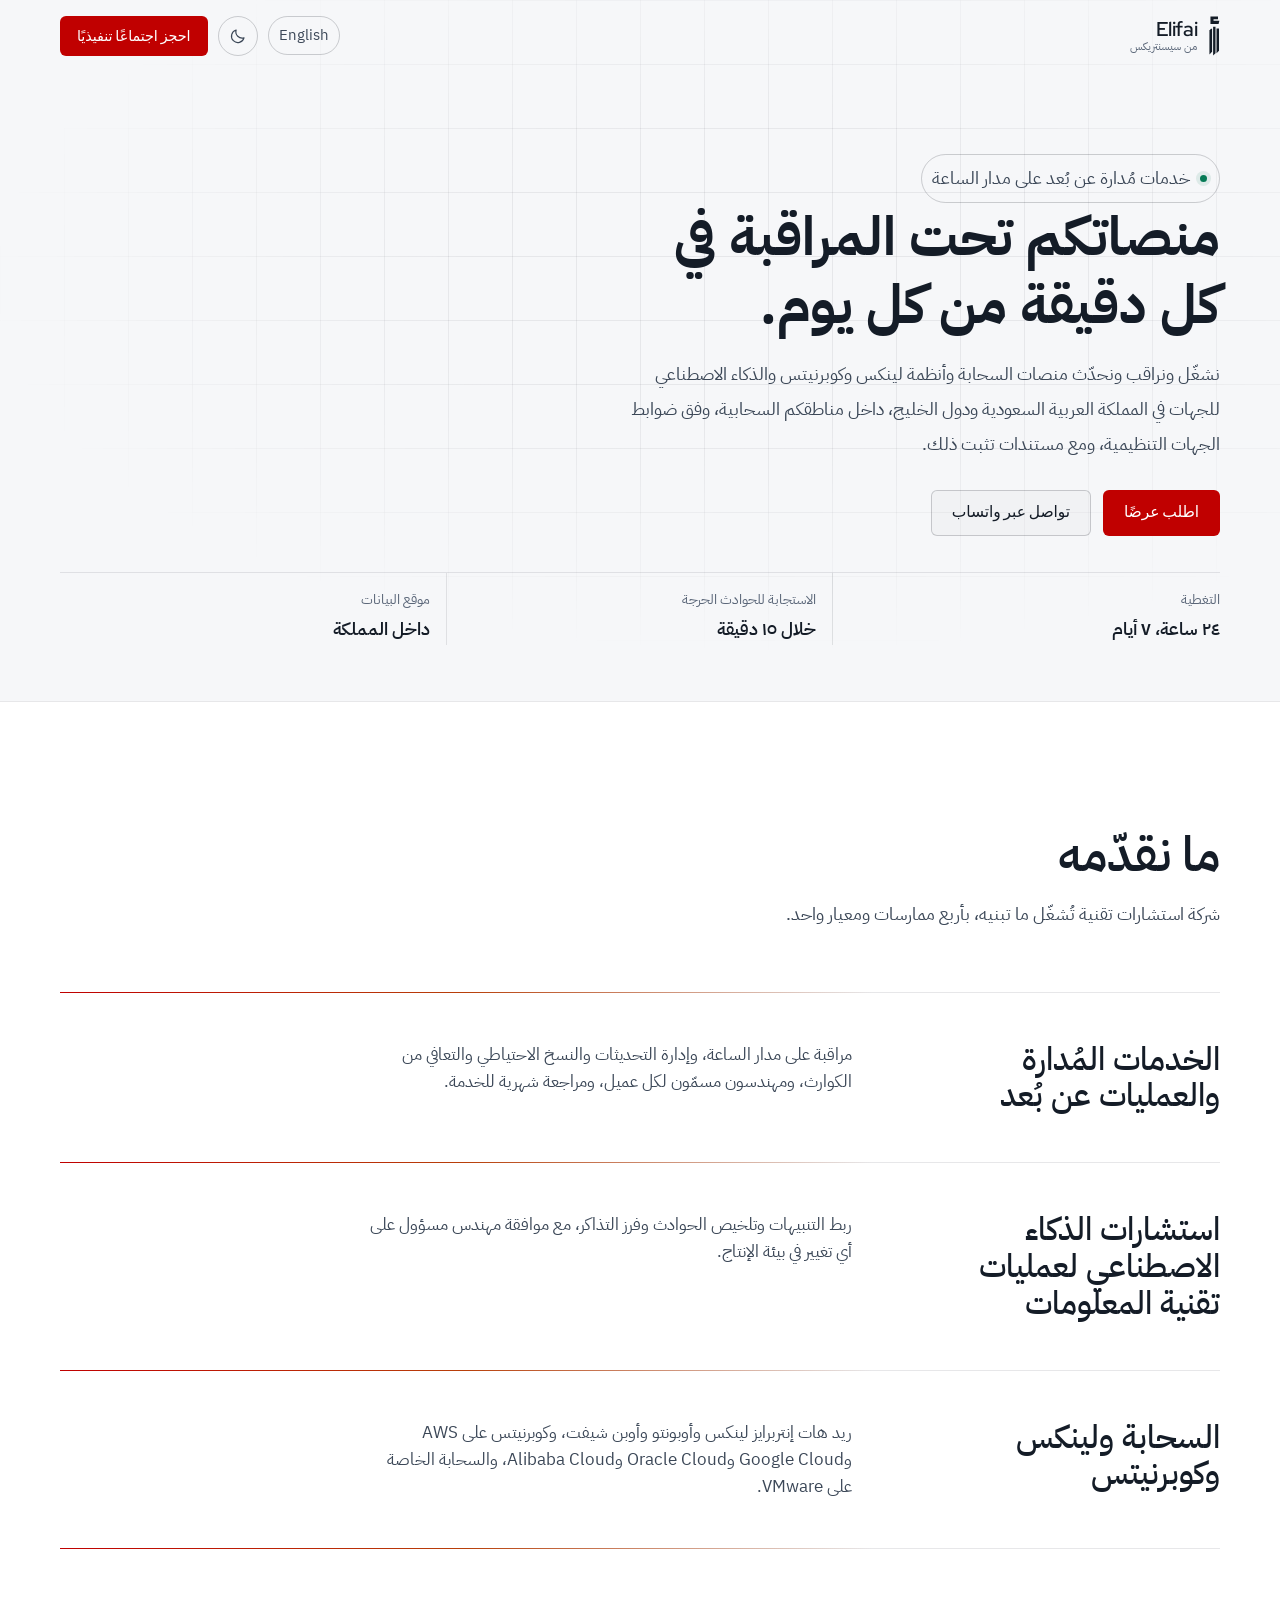
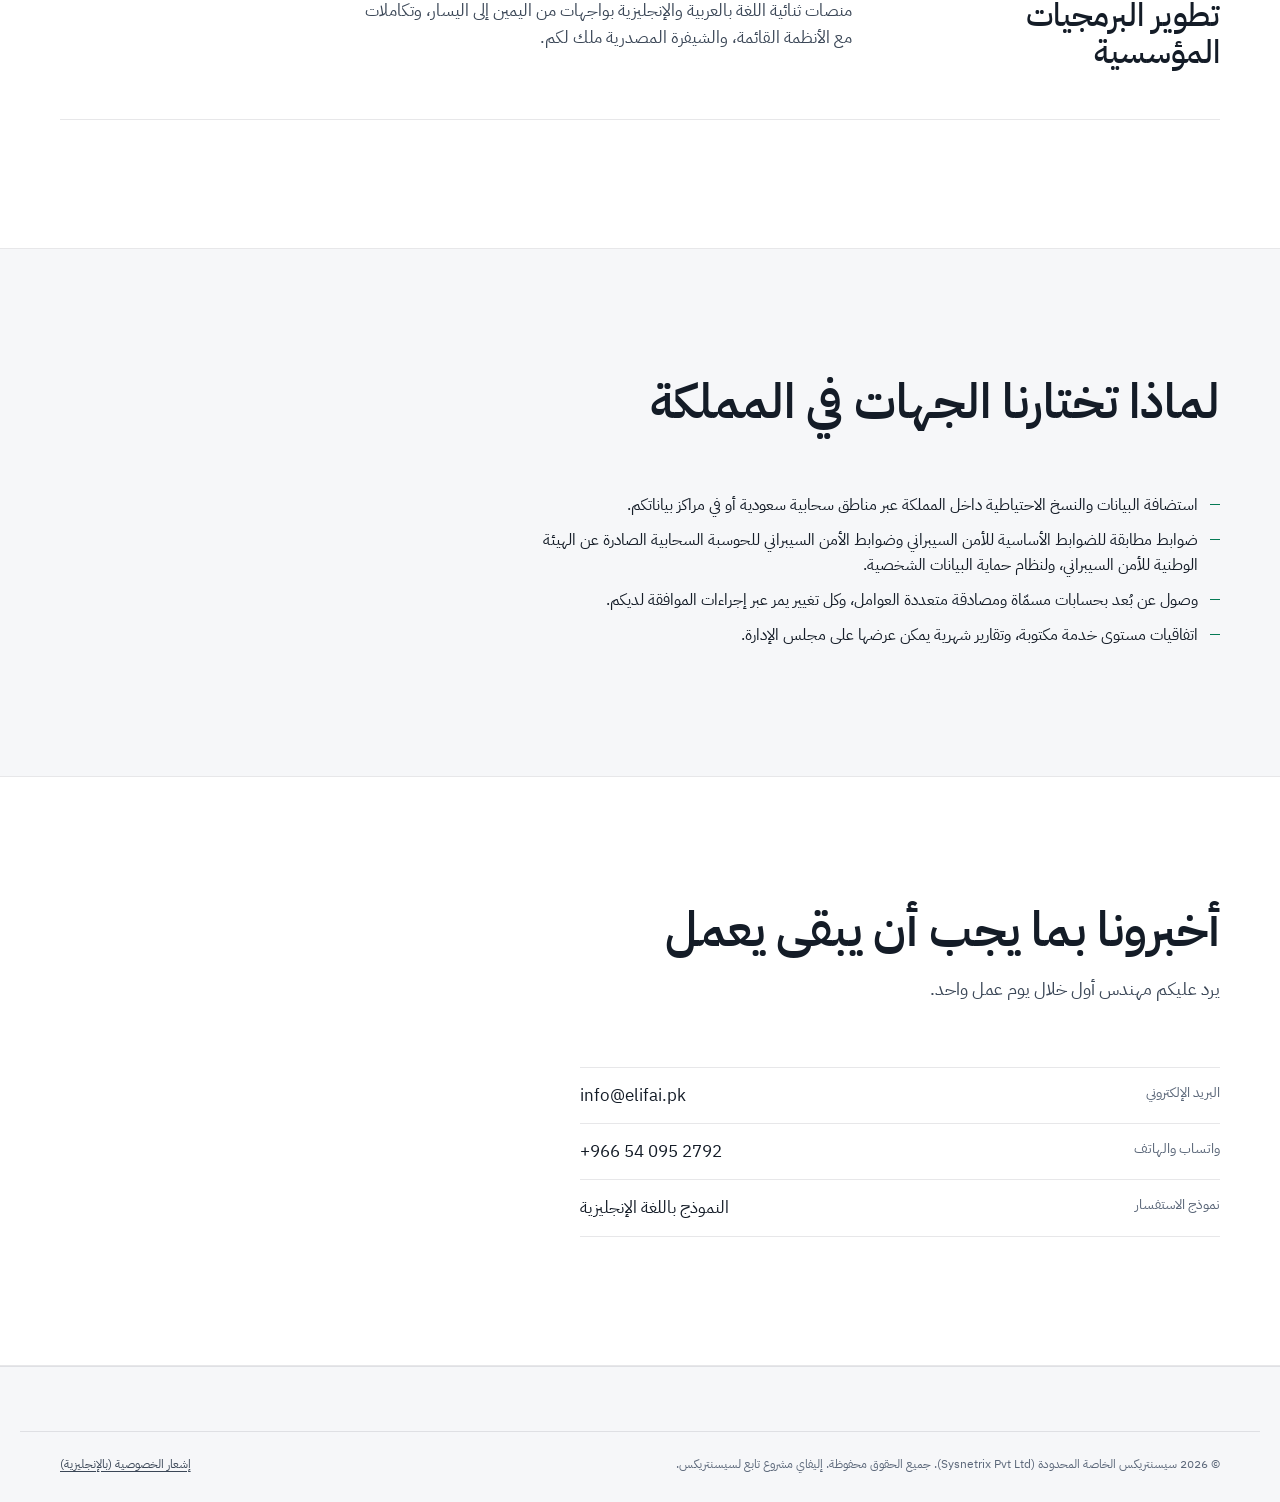
==== ar/index.html @ f88e8921 "v9: Saudi-first CEO message, live section touches, insights, FAQ and Arabic page - CEO statement rew" ====
<!doctype html>
<html lang="ar" dir="rtl" data-theme="dark">
<head>
  <meta charset="utf-8">
  <meta name="viewport" content="width=device-width, initial-scale=1, viewport-fit=cover">
  <title>إليفاي | خدمات سحابية مُدارة وعمليات بالذكاء الاصطناعي في السعودية والخليج</title>
  <meta name="description" content="إليفاي من سيسنتريكس تدير منصات السحابة وأنظمة ريد هات وأوبونتو وكوبرنيتس وعمليات تقنية المعلومات بالذكاء الاصطناعي للجهات في المملكة العربية السعودية والخليج، بدعم على مدار الساعة واستضافة داخل المملكة وضوابط متوافقة مع الهيئة الوطنية للأمن السيبراني.">
  <meta name="theme-color" content="#0C1219" media="(prefers-color-scheme: dark)">
  <meta name="theme-color" content="#F6F7F9" media="(prefers-color-scheme: light)">
  <meta name="color-scheme" content="dark light">
  <link rel="canonical" href="https://elifai.pk/ar/">
  <link rel="alternate" hreflang="ar" href="https://elifai.pk/ar/">
  <link rel="alternate" hreflang="en" href="https://elifai.pk/">
  <link rel="alternate" hreflang="x-default" href="https://elifai.pk/">
  <meta property="og:type" content="website">
  <meta property="og:locale" content="ar_SA">
  <meta property="og:site_name" content="Elifai">
  <meta property="og:title" content="إليفاي: خدمات سحابية مُدارة وعمليات بالذكاء الاصطناعي في السعودية والخليج">
  <meta property="og:description" content="تشغيل ومراقبة منصاتكم على مدار الساعة داخل المملكة، بضوابط متوافقة مع الهيئة الوطنية للأمن السيبراني ونظام حماية البيانات الشخصية.">
  <meta property="og:url" content="https://elifai.pk/ar/">
  <meta property="og:image" content="https://elifai.pk/assets/img/og-image.png">
  <link rel="icon" href="/assets/img/favicon.svg" type="image/svg+xml">
  <link rel="apple-touch-icon" href="/assets/img/apple-touch-icon.png">
  <script src="/assets/js/theme-init.js"></script>
  <link rel="preconnect" href="https://fonts.googleapis.com">
  <link rel="preconnect" href="https://fonts.gstatic.com" crossorigin>
  <link rel="stylesheet" href="https://fonts.googleapis.com/css2?family=IBM+Plex+Sans+Arabic:wght@400;500;600;700&amp;family=Red+Hat+Display:wght@500;600;700&amp;family=Red+Hat+Text:wght@400;500;600&amp;family=Red+Hat+Mono:wght@400;500&amp;display=swap">
  <link rel="stylesheet" href="/assets/css/main.css?v=9">
  <script type="module" src="/assets/js/main.js?v=9"></script>
  <script type="application/ld+json">{"@context": "https://schema.org", "@type": "ProfessionalService", "name": "إليفاي من سيسنتريكس", "alternateName": "Elifai by Sysnetrix", "url": "https://elifai.pk/ar/", "inLanguage": "ar", "email": "info@elifai.pk", "telephone": "+966540952792", "areaServed": ["المملكة العربية السعودية", "الإمارات العربية المتحدة", "قطر", "البحرين", "الكويت", "عُمان"]}</script>
</head>
<body>
  <a class="skip-link" href="#main">انتقل إلى المحتوى</a>
  <header class="site-header is-scrolled" data-header>
    <div class="wrap header-inner">
      <a class="brand" href="/ar/" aria-label="إليفاي من سيسنتريكس، الصفحة الرئيسية">
        <svg class="brand-mark" viewBox="86 24 126 467" aria-hidden="true"><path d="M103 29H191V62H139V79H207L198 116H103Z"/><path d="M109 174H122V443L91 474V193Z"/><path d="M134 150H162V458L134 486Z"/><path d="M174 169H203V431L174 460Z"/></svg>
        <span class="brand-text"><span class="brand-name">Elifai</span><span class="brand-tag">من سيسنتريكس</span></span>
      </a>
      <div class="header-actions">
        <a class="lang-link" href="/" hreflang="en" lang="en">English</a>
        <button class="theme-toggle" type="button" data-theme-toggle aria-label="تبديل المظهر">
          <svg class="i-sun" viewBox="0 0 24 24" aria-hidden="true"><circle cx="12" cy="12" r="4" fill="none" stroke="currentColor" stroke-width="1.6"/><path d="M12 2.5v2.2M12 19.3v2.2M2.5 12h2.2M19.3 12h2.2M5.3 5.3l1.6 1.6M17.1 17.1l1.6 1.6M5.3 18.7l1.6-1.6M17.1 6.9l1.6-1.6" stroke="currentColor" stroke-width="1.6" stroke-linecap="round"/></svg>
          <svg class="i-moon" viewBox="0 0 24 24" aria-hidden="true"><path d="M20 14.5A8.5 8.5 0 0 1 9.5 4a8.5 8.5 0 1 0 10.5 10.5Z" fill="none" stroke="currentColor" stroke-width="1.6" stroke-linejoin="round"/></svg>
        </button>
        <a class="btn btn-primary nav-cta" href="#contact">احجز اجتماعًا تنفيذيًا</a>
      </div>
    </div>
  </header>

  <main id="main">
    <section class="ar-hero" aria-labelledby="ar-h1">
      <div class="grid-bg" aria-hidden="true"></div>
      <div class="wrap">
        <p class="slide-kicker"><span class="dot" aria-hidden="true"></span>خدمات مُدارة عن بُعد على مدار الساعة</p>
        <h1 id="ar-h1">منصاتكم تحت المراقبة في كل دقيقة من كل يوم.</h1>
        <p>نشغّل ونراقب ونحدّث منصات السحابة وأنظمة لينكس وكوبرنيتس والذكاء الاصطناعي للجهات في المملكة العربية السعودية ودول الخليج، داخل مناطقكم السحابية، وفق ضوابط الجهات التنظيمية، ومع مستندات تثبت ذلك.</p>
        <div class="ar-cta">
          <a class="btn btn-primary" href="#contact">اطلب عرضًا</a>
          <a class="btn btn-ghost" href="https://wa.me/966540952792" target="_blank" rel="noopener">تواصل عبر واتساب</a>
        </div>
        <dl class="ar-facts">
          <div><dt>التغطية</dt><dd>٢٤ ساعة، ٧ أيام</dd></div>
          <div><dt>الاستجابة للحوادث الحرجة</dt><dd>خلال ١٥ دقيقة</dd></div>
          <div><dt>موقع البيانات</dt><dd>داخل المملكة</dd></div>
        </dl>
      </div>
    </section>

    <section class="section section-alt" aria-labelledby="ar-svc">
      <div class="wrap">
        <header class="section-head">
          <h2 id="ar-svc" class="section-title">ما نقدّمه</h2>
          <p class="section-lede">شركة استشارات تقنية تُشغّل ما تبنيه، بأربع ممارسات ومعيار واحد.</p>
        </header>
        <div class="cap-list">
          <article class="cap is-visible"><div class="cap-name"><h3>الخدمات المُدارة والعمليات عن بُعد</h3></div>
            <div class="cap-body"><p>مراقبة على مدار الساعة، وإدارة التحديثات والنسخ الاحتياطي والتعافي من الكوارث، ومهندسون مسمّون لكل عميل، ومراجعة شهرية للخدمة.</p></div></article>
          <article class="cap is-visible"><div class="cap-name"><h3>استشارات الذكاء الاصطناعي لعمليات تقنية المعلومات</h3></div>
            <div class="cap-body"><p>ربط التنبيهات وتلخيص الحوادث وفرز التذاكر، مع موافقة مهندس مسؤول على أي تغيير في بيئة الإنتاج.</p></div></article>
          <article class="cap is-visible"><div class="cap-name"><h3>السحابة ولينكس وكوبرنيتس</h3></div>
            <div class="cap-body"><p>ريد هات إنتربرايز لينكس وأوبونتو وأوبن شيفت، وكوبرنيتس على AWS وGoogle Cloud وOracle Cloud وAlibaba Cloud، والسحابة الخاصة على VMware.</p></div></article>
          <article class="cap is-visible"><div class="cap-name"><h3>تطوير البرمجيات المؤسسية</h3></div>
            <div class="cap-body"><p>منصات ثنائية اللغة بالعربية والإنجليزية بواجهات من اليمين إلى اليسار، وتكاملات مع الأنظمة القائمة، والشيفرة المصدرية ملك لكم.</p></div></article>
        </div>
      </div>
    </section>

    <section class="section" aria-labelledby="ar-why">
      <div class="wrap">
        <header class="section-head">
          <h2 id="ar-why" class="section-title">لماذا تختارنا الجهات في المملكة</h2>
        </header>
        <ul class="cap-points" style="max-width:70ch">
          <li>استضافة البيانات والنسخ الاحتياطية داخل المملكة عبر مناطق سحابية سعودية أو في مراكز بياناتكم.</li>
          <li>ضوابط مطابقة للضوابط الأساسية للأمن السيبراني وضوابط الأمن السيبراني للحوسبة السحابية الصادرة عن الهيئة الوطنية للأمن السيبراني، ولنظام حماية البيانات الشخصية.</li>
          <li>وصول عن بُعد بحسابات مسمّاة ومصادقة متعددة العوامل، وكل تغيير يمر عبر إجراءات الموافقة لديكم.</li>
          <li>اتفاقيات مستوى خدمة مكتوبة، وتقارير شهرية يمكن عرضها على مجلس الإدارة.</li>
        </ul>
      </div>
    </section>

    <section class="section section-alt" id="contact" aria-labelledby="ar-contact">
      <div class="wrap">
        <header class="section-head">
          <h2 id="ar-contact" class="section-title">أخبرونا بما يجب أن يبقى يعمل</h2>
          <p class="section-lede">يرد عليكم مهندس أول خلال يوم عمل واحد.</p>
        </header>
        <ul class="contact-direct" style="max-width:640px">
          <li><span>البريد الإلكتروني</span><a href="mailto:info@elifai.pk" dir="ltr">info@elifai.pk</a></li>
          <li><span>واتساب والهاتف</span><a href="https://wa.me/966540952792" target="_blank" rel="noopener" dir="ltr">+966 54 095 2792</a></li>
          <li><span>نموذج الاستفسار</span><a href="/#contact">النموذج باللغة الإنجليزية</a></li>
        </ul>
      </div>
    </section>
  </main>

  <footer class="site-footer">
    <div class="wrap footer-legal">
      <p>© <span data-year>2026</span> سيسنتريكس الخاصة المحدودة (Sysnetrix Pvt Ltd). جميع الحقوق محفوظة. إليفاي مشروع تابع لسيسنتريكس.</p>
      <p><a href="/privacy">إشعار الخصوصية (بالإنجليزية)</a></p>
    </div>
  </footer>
</body>
</html>
---- assets/css/main.css ----
/* ==========================================================================
   Elifai — corporate site
   Design tokens, layout and components. No build step required.
   ========================================================================== */

:root {
  /* Surfaces — AWS "squid ink" family */
  --bg: #0C1219;
  --bg-2: #121A25;
  --bg-3: #1A2433;
  --glass: rgba(18, 26, 37, 0.66);
  --glass-strong: rgba(14, 21, 30, 0.86);
  --line: rgba(160, 174, 196, 0.13);
  --line-strong: rgba(160, 174, 196, 0.26);

  /* Text — all pairs checked ≥ 4.5:1 on every surface */
  --text: #EEF1F6;
  --text-2: #B9C2D0;
  --muted: #8B96A8;

  /* Brand: Red Hat red = primary action, AWS orange = signal/accent, green = healthy only */
  --red: #D10000;
  --red-hover: #EE0000;
  --red-soft: rgba(238, 0, 0, 0.12);
  --accent: #FF9900;
  --accent-soft: rgba(255, 153, 0, 0.12);
  --accent-line: rgba(255, 153, 0, 0.45);
  --emerald: #3DDC97;
  --emerald-soft: rgba(61, 220, 151, 0.14);
  --amber: #FFC247;
  --danger: #FF6B6B;

  /* Component surfaces that differ by theme */
  --on-accent: #FFFFFF;
  --accent-hover: #EE0000;
  --header-bg: rgba(12, 18, 25, 0.74);
  --field-bg: rgba(12, 18, 25, 0.75);
  --inset-bg: rgba(12, 18, 25, 0.6);
  --tint: rgba(255, 255, 255, 0.025);
  --shadow: 0 40px 80px -40px rgba(0, 0, 0, .85);
  --placeholder: #6E7A8D;

/* Type */
  --font-display: "Red Hat Display", ui-sans-serif, system-ui, sans-serif;
  --font-body: "Red Hat Text", ui-sans-serif, system-ui, -apple-system, "Segoe UI", sans-serif;
  --font-mono: "Red Hat Mono", ui-monospace, SFMono-Regular, Menlo, monospace;

  /* Scale (≈ 1.25 major third) */
  --fs-xs: 0.78rem;
  --fs-sm: 0.875rem;
  --fs-base: 1.0625rem;
  --fs-md: 1.25rem;
  --fs-lg: clamp(1.5rem, 1.2rem + 1.2vw, 2rem);
  --fs-xl: clamp(2rem, 1.4rem + 2.4vw, 3rem);
  --fs-hero: clamp(2.3rem, 1.4rem + 3.6vw, 4.1rem);

  /* Space & shape */
  --gutter: clamp(16px, 4vw, 40px);
  --maxw: 1240px;
  --radius-sm: 6px;
  --radius: 12px;
  --radius-lg: 18px;
  --header-h: 72px;
  color-scheme: dark;

  --ease-out: cubic-bezier(.2, .8, .2, 1);
  --ease-io: cubic-bezier(.65, 0, .35, 1);
}

/* ---------- Light theme ---------- */
:root[data-theme="light"] {
  color-scheme: light;
  --bg: #F6F7F9;
  --bg-2: #FFFFFF;
  --bg-3: #EEF1F5;
  --glass: rgba(255, 255, 255, 0.74);
  --glass-strong: rgba(255, 255, 255, 0.92);
  --line: rgba(20, 28, 39, 0.1);
  --line-strong: rgba(20, 28, 39, 0.2);
  --text: #141C27;
  --text-2: #3B4757;
  --muted: #5B6779;
  --red: #C00000;
  --red-hover: #A30000;
  --red-soft: rgba(192, 0, 0, 0.07);
  --accent: #B8400A;
  --accent-soft: rgba(184, 64, 10, 0.07);
  --accent-line: rgba(184, 64, 10, 0.4);
  --emerald: #057A55;
  --emerald-soft: rgba(5, 122, 85, 0.1);
  --amber: #A15C00;
  --danger: #B42318;
  --on-accent: #FFFFFF;
  --accent-hover: #A30000;
  --header-bg: rgba(246, 247, 249, 0.82);
  --field-bg: #FFFFFF;
  --inset-bg: #F8FAFC;
  --tint: rgba(20, 28, 39, 0.018);
  --shadow: 0 30px 60px -36px rgba(20, 28, 39, .28);
  --placeholder: #8792A3;
}

/* Smooth colour change when the theme is switched (not on first paint) */
html.theme-anim, html.theme-anim *, html.theme-anim *::before, html.theme-anim *::after {
  transition: background-color .35s, border-color .35s, color .35s, fill .35s, stroke .35s !important;
}

/* ---------- Reset ---------- */
*, *::before, *::after { box-sizing: border-box; }
html { -webkit-text-size-adjust: 100%; scroll-padding-top: calc(var(--header-h) + 12px); }
@media (prefers-reduced-motion: no-preference) { html { scroll-behavior: smooth; } }
body {
  margin: 0;
  background: var(--bg);
  color: var(--text);
  font-family: var(--font-body);
  font-size: var(--fs-base);
  line-height: 1.6;
  -webkit-font-smoothing: antialiased;
  text-rendering: optimizeLegibility;
  overflow-x: hidden;
}
img, svg, canvas { display: block; max-width: 100%; }
h1, h2, h3, h4, p, ul, ol, dl, dd, figure, blockquote { margin: 0; }
ul { padding: 0; list-style: none; }
a { color: inherit; text-decoration: none; }
button, input, select, textarea { font: inherit; color: inherit; }
button { cursor: pointer; background: none; border: 0; padding: 0; }
[hidden] { display: none !important; }

::selection { background: var(--accent); color: var(--on-accent); }

:focus-visible {
  outline: 2px solid var(--accent);
  outline-offset: 3px;
  border-radius: 4px;
}

.sr-only {
  position: absolute !important; width: 1px; height: 1px; padding: 0; margin: -1px;
  overflow: hidden; clip: rect(0 0 0 0); white-space: nowrap; border: 0;
}
.skip-link {
  position: absolute; left: 16px; top: -60px; z-index: 100;
  background: var(--red); color: var(--on-accent); padding: 10px 16px; border-radius: var(--radius-sm);
  font-weight: 600; transition: top .2s;
}
.skip-link:focus { top: 12px; }

.mono { font-family: var(--font-mono); font-size: 0.92em; letter-spacing: -0.01em; }
.wrap { width: 100%; max-width: var(--maxw); margin-inline: auto; padding-inline: var(--gutter); }

.glass {
  background: var(--glass);
  border: 1px solid var(--line);
  -webkit-backdrop-filter: blur(18px) saturate(140%);
  backdrop-filter: blur(18px) saturate(140%);
}

.icon { width: 20px; height: 20px; flex: none; }

/* ---------- Buttons ---------- */
.btn {
  display: inline-flex; align-items: center; justify-content: center; gap: 10px;
  min-height: 46px; padding: 0 20px;
  border-radius: var(--radius-sm);
  font-family: var(--font-display); font-weight: 500; font-size: 0.97rem; letter-spacing: -0.005em;
  border: 1px solid transparent;
  transition: background-color .2s, border-color .2s, color .2s, transform .2s var(--ease-out);
  white-space: nowrap;
}
.btn:active { transform: translateY(1px); }
.btn-ghost:hover { transform: translateY(-1px); }
.btn-primary { background: var(--red); color: var(--on-accent); }
.btn-primary:hover { background: var(--red-hover); transform: translateY(-1px); }
.btn-ghost { border-color: var(--line-strong); color: var(--text); background: var(--tint); }
.btn-ghost:hover { border-color: var(--emerald); color: var(--emerald); }
.btn-link {
  font-family: var(--font-mono); font-size: var(--fs-sm); color: var(--text-2);
  border-bottom: 1px solid var(--line-strong); padding-bottom: 2px;
  transition: color .2s, border-color .2s;
}
.btn-link:hover { color: var(--accent); border-color: var(--accent); }

.icon-btn {
  width: 42px; height: 42px; display: grid; place-items: center;
  border: 1px solid var(--line-strong); border-radius: 50%;
  color: var(--text-2); transition: color .2s, border-color .2s, background-color .2s;
}
.icon-btn svg { width: 18px; height: 18px; }
.icon-btn:hover { color: var(--accent); border-color: var(--accent); background: var(--accent-soft); }

/* ---------- Header ---------- */
.site-header {
  position: fixed; inset: 0 0 auto 0; z-index: 50;
  height: var(--header-h);
  border-bottom: 1px solid transparent;
  transition: background-color .3s, border-color .3s, backdrop-filter .3s;
}
.site-header.is-scrolled {
  background: var(--header-bg);
  border-bottom-color: var(--line);
  -webkit-backdrop-filter: blur(16px) saturate(150%);
  backdrop-filter: blur(16px) saturate(150%);
}
.header-inner { height: 100%; display: flex; align-items: center; justify-content: space-between; gap: 24px; }

.brand { display: inline-flex; align-items: center; gap: 12px; color: var(--text); }
.brand-mark { color: var(--text); height: 40px; width: auto; aspect-ratio: 126 / 467; fill: currentColor; flex: none; }
.brand-text { display: flex; flex-direction: column; line-height: 1.1; }
.brand-name { font-family: var(--font-display); font-weight: 600; font-size: 1.28rem; letter-spacing: -0.02em; }
.brand-tag { font-family: var(--font-mono); font-size: 0.7rem; color: var(--muted); letter-spacing: 0; white-space: nowrap; }

.nav { display: flex; align-items: center; margin-inline: auto; }
.nav-list { display: flex; gap: clamp(16px, 1.8vw, 26px); }
.header-actions { display: flex; align-items: center; gap: 10px; }
.theme-toggle {
  width: 40px; height: 40px; display: grid; place-items: center; border-radius: 50%;
  border: 1px solid var(--line-strong); color: var(--text-2); transition: color .2s, border-color .2s;
}
.theme-toggle:hover { color: var(--accent); border-color: var(--accent); }
.theme-toggle svg { width: 18px; height: 18px; }
.theme-toggle .i-moon { display: none; }
:root[data-theme="light"] .theme-toggle .i-sun { display: none; }
:root[data-theme="light"] .theme-toggle .i-moon { display: block; }
.nav-list a {
  font-size: 0.93rem; white-space: nowrap; color: var(--text-2); position: relative; padding: 6px 0;
  transition: color .2s;
}
.nav-list a::after {
  content: ""; position: absolute; left: 0; right: 0; bottom: 0; height: 1px;
  background: var(--accent); transform: scaleX(0); transform-origin: left; transition: transform .3s var(--ease-out);
}
.nav-list a:hover, .nav-list a[aria-current="true"] { color: var(--text); }
.nav-list a:hover::after, .nav-list a[aria-current="true"]::after { transform: scaleX(1); }
.nav-cta { min-height: 40px; padding: 0 16px; font-size: 0.9rem; }

.nav-toggle { display: none; width: 44px; height: 44px; border: 1px solid var(--line-strong); border-radius: var(--radius-sm); }
.nav-toggle-bars, .nav-toggle-bars::before, .nav-toggle-bars::after {
  display: block; width: 18px; height: 1.5px; background: var(--text); margin-inline: auto;
  transition: transform .3s var(--ease-out), opacity .2s;
}
.nav-toggle-bars { position: relative; }
.nav-toggle-bars::before, .nav-toggle-bars::after { content: ""; position: absolute; left: 0; }
.nav-toggle-bars::before { top: -6px; }
.nav-toggle-bars::after { top: 6px; }
.nav-toggle[aria-expanded="true"] .nav-toggle-bars { background: transparent; }
.nav-toggle[aria-expanded="true"] .nav-toggle-bars::before { transform: translateY(6px) rotate(45deg); }
.nav-toggle[aria-expanded="true"] .nav-toggle-bars::after { transform: translateY(-6px) rotate(-45deg); }

.mobile-nav {
  position: absolute; inset: var(--header-h) 0 auto 0;
  background: var(--glass-strong); border-bottom: 1px solid var(--line);
  -webkit-backdrop-filter: blur(20px); backdrop-filter: blur(20px);
  padding: 8px var(--gutter) 24px;
}
.mobile-nav li a { display: block; padding: 14px 0; border-bottom: 1px solid var(--line); font-family: var(--font-display); font-size: 1.15rem; }
.mobile-nav .btn { margin-top: 20px; width: 100%; }

@media (max-width: 1180px) {
  .nav { display: none; }
  .nav-toggle { display: grid; place-items: center; }
  .header-actions { margin-left: auto; }
}
@media (max-width: 560px) {
  .nav-cta { display: none; }
}

/* ---------- Hero ---------- */
.hero {
  position: relative; isolation: isolate;
  padding: calc(var(--header-h) + clamp(32px, 6vw, 72px)) 0 clamp(48px, 7vw, 88px);
  overflow: hidden;
}
.hero::before {
  content: ""; position: absolute; inset: 0; z-index: -2; pointer-events: none;
  background:
    radial-gradient(42% 38% at 78% 30%, var(--emerald-soft), transparent 70%),
    radial-gradient(30% 30% at 68% 92%, var(--accent-soft), transparent 70%);
}
.grid-bg {
  position: absolute; inset: 0; z-index: -1;
  background-image:
    linear-gradient(to right, var(--line) 1px, transparent 1px),
    linear-gradient(to bottom, var(--line) 1px, transparent 1px);
  background-size: 64px 64px;
  -webkit-mask-image: radial-gradient(ellipse 80% 70% at 60% 40%, #000 30%, transparent 78%);
  mask-image: radial-gradient(ellipse 80% 70% at 60% 40%, #000 30%, transparent 78%);
  opacity: .7;
}
.hero-inner {
  display: grid; grid-template-columns: minmax(0, 1.05fr) minmax(0, 1fr);
  gap: clamp(32px, 5vw, 72px); align-items: center;
}

.hero-copy { position: relative; touch-action: pan-y; }
.hero-copy.is-dragging, .eng.is-dragging { cursor: grabbing; user-select: none; }
.hero-slides { display: grid; min-height: 0; }
.hero-slide { grid-area: 1 / 1; }
.hero-slide[inert]:not(.is-leaving) { visibility: hidden; }

.slide-kicker {
  display: inline-flex; align-items: center; gap: 10px;
  font-family: var(--font-mono); font-size: var(--fs-sm); color: var(--text-2);
  padding: 6px 12px 6px 10px; border: 1px solid var(--line-strong); border-radius: 999px;
}
.dot { width: 7px; height: 7px; border-radius: 50%; background: var(--emerald); box-shadow: 0 0 0 4px var(--emerald-soft); }

.slide-title {
  margin-top: 22px;
  font-family: var(--font-display); font-weight: 600;
  font-size: var(--fs-hero); line-height: 1.04; letter-spacing: -0.035em;
  max-width: 15ch; text-wrap: balance;
}
.slide-lede { margin-top: 22px; font-size: 1.12rem; color: var(--text-2); max-width: 54ch; }

.slide-metrics {
  margin-top: 30px; display: grid; grid-template-columns: repeat(3, minmax(0, 1fr));
  border-top: 1px solid var(--line);
}
.slide-metrics > div { padding: 16px 16px 0 0; }
.slide-metrics > div + div { padding-left: 16px; border-left: 1px solid var(--line); }
.slide-metrics dt { font-size: var(--fs-xs); color: var(--muted); line-height: 1.35; }
.slide-metrics dd { margin-top: 6px; font-family: var(--font-mono); font-size: 1.05rem; color: var(--text); font-weight: 500; }

/* Orchestrated entrance — the only ambient motion on the page */
@media (prefers-reduced-motion: no-preference) {
  .hero-slide.is-active > * { animation: rise .8s var(--ease-out) both; }
  .hero-slide.is-active > :nth-child(1) { animation-delay: .02s; }
  .hero-slide.is-active > :nth-child(2) { animation-delay: .08s; }
  .hero-slide.is-active > :nth-child(3) { animation-delay: .16s; }
  .hero-slide.is-active > :nth-child(4) { animation-delay: .24s; }
  .hero-slide.is-leaving { animation: sink .45s var(--ease-io) both; pointer-events: none; }
}
@keyframes rise {
  from { opacity: 0; transform: translateY(18px); filter: blur(4px); }
  to   { opacity: 1; transform: none; filter: none; }
}
@keyframes sink {
  to { opacity: 0; transform: translateY(-12px); filter: blur(3px); }
}

.hero-cta { margin-top: 34px; display: flex; flex-wrap: wrap; align-items: center; gap: 14px 18px; }

.slider-controls { margin-top: 36px; display: flex; align-items: center; gap: 18px; }
.counter { font-family: var(--font-mono); font-size: var(--fs-sm); color: var(--text-2); white-space: nowrap; }
.counter [data-current], .counter [data-eng-current] { color: var(--accent); }
.progress { flex: 1; height: 1px; background: var(--line-strong); position: relative; overflow: hidden; min-width: 60px; }
.progress span { position: absolute; inset: 0; background: var(--accent); transform-origin: left; transform: scaleX(0); }
.slider-buttons { display: flex; gap: 8px; }
[data-pause] .i-play { display: none; }
[data-pause][aria-pressed="true"] .i-play { display: block; }
[data-pause][aria-pressed="true"] .i-pause { display: none; }

.slide-tabs { margin-top: 16px; display: flex; flex-wrap: wrap; gap: 6px; }
.slide-tabs button, .chip-group button {
  font-family: var(--font-mono); font-size: var(--fs-xs); color: var(--muted);
  padding: 7px 12px; border-radius: 999px; border: 1px solid var(--line);
  transition: color .2s, border-color .2s, background-color .2s;
}
.slide-tabs button:hover, .chip-group button:hover { color: var(--text); border-color: var(--line-strong); }
.slide-tabs button[aria-selected="true"], .chip-group button[aria-selected="true"], .chip-group button[aria-pressed="true"] {
  color: var(--accent); border-color: var(--accent-line); background: var(--accent-soft);
}

/* Console (canvas panel) */
.console { border-radius: var(--radius-lg); overflow: hidden; box-shadow: var(--shadow); }
.console-bar {
  display: flex; align-items: center; gap: 14px; padding: 12px 16px;
  border-bottom: 1px solid var(--line); font-family: var(--font-mono); font-size: var(--fs-xs); color: var(--muted);
}
.console-lights { display: flex; gap: 6px; }
.console-lights i { width: 9px; height: 9px; border-radius: 50%; background: var(--line-strong); }
.console-path { flex: 1; overflow: hidden; text-overflow: ellipsis; white-space: nowrap; }
.console-path b { color: var(--text); font-weight: 500; }
.console-status { display: inline-flex; align-items: center; gap: 8px; color: var(--emerald); }
.pulse { width: 7px; height: 7px; border-radius: 50%; background: var(--emerald); }
@media (prefers-reduced-motion: no-preference) {
  .pulse { animation: pulse 2s ease-out infinite; }
}
@keyframes pulse {
  0% { box-shadow: 0 0 0 0 rgba(52, 211, 153, .5); }
  100% { box-shadow: 0 0 0 10px rgba(52, 211, 153, 0); }
}
.console-stage { position: relative; aspect-ratio: 8 / 7; }
.console-stage canvas { width: 100%; height: 100%; cursor: crosshair; }
.console-readout {
  display: flex; flex-wrap: wrap; gap: 6px 20px; padding: 12px 16px;
  border-top: 1px solid var(--line); font-family: var(--font-mono); font-size: var(--fs-xs); color: var(--muted);
}
.console-readout b { color: var(--text); font-weight: 500; font-variant-numeric: tabular-nums; }
.readout-hint { margin-left: auto; }

@media (max-width: 960px) {
  .hero-inner { grid-template-columns: 1fr; }
  .console { order: 2; }
  .console-stage { aspect-ratio: 4 / 3; }
}
@media (max-width: 560px) {
  .slide-metrics { grid-template-columns: 1fr; }
  .slide-metrics > div { padding: 12px 0; display: flex; justify-content: space-between; gap: 16px; align-items: baseline; }
  .slide-metrics > div + div { padding-left: 0; border-left: 0; border-top: 1px solid var(--line); }
  .slide-metrics dd { margin-top: 0; text-align: right; }
  .readout-hint { display: none; }
  .hero-cta .btn { flex: 1 1 auto; }
}

/* ---------- Ticker ---------- */
.ticker {
  border-block: 1px solid var(--line); background: var(--bg-2);
  overflow: hidden; position: relative;
  -webkit-mask-image: linear-gradient(to right, transparent, #000 8%, #000 92%, transparent);
  mask-image: linear-gradient(to right, transparent, #000 8%, #000 92%, transparent);
}
.ticker-track { display: flex; width: max-content; }
.ticker-list { display: flex; flex: none; }
.ticker-list li {
  display: flex; align-items: center; gap: 28px; padding: 20px 0 20px 28px;
  font-family: var(--font-mono); font-size: var(--fs-sm); color: var(--text-2); white-space: nowrap;
}
.ticker-list li::after { content: ""; width: 5px; height: 5px; border: 1px solid var(--accent); transform: rotate(45deg); opacity: .7; }
@media (prefers-reduced-motion: no-preference) {
  .ticker-track.is-running { animation: ticker 60s linear infinite; will-change: transform; }
  .ticker:hover .ticker-track, .ticker:focus-within .ticker-track { animation-play-state: paused; }
}
@keyframes ticker { to { transform: translate3d(-50%, 0, 0); } }
@media (prefers-reduced-motion: reduce) {
  .ticker { -webkit-mask-image: none; mask-image: none; }
  .ticker-track { width: auto; }
  .ticker-list { flex-wrap: wrap; justify-content: center; padding: 8px var(--gutter); }
  .ticker-list li { padding: 8px 0 8px 22px; }
}

/* ---------- Sections ---------- */
.section { padding: clamp(72px, 10vw, 128px) 0; position: relative; }
.section-alt { background: var(--bg-2); border-block: 1px solid var(--line); }
.section-head { max-width: 720px; margin-bottom: clamp(40px, 5vw, 64px); }
.section-head-split { max-width: none; display: flex; justify-content: space-between; align-items: flex-end; gap: 32px; flex-wrap: wrap; }
.section-head-split > div { max-width: 640px; }
.section-title {
  font-family: var(--font-display); font-weight: 600; font-size: var(--fs-xl);
  line-height: 1.08; letter-spacing: -0.03em; text-wrap: balance;
}
.section-lede { margin-top: 18px; color: var(--text-2); font-size: 1.1rem; max-width: 60ch; }

/* ---------- Capabilities ---------- */
.cap-list { border-top: 1px solid var(--line); }
.cap {
  display: grid; grid-template-columns: minmax(0, 0.9fr) minmax(0, 1.4fr) minmax(0, 0.7fr);
  gap: clamp(20px, 4vw, 56px); padding: clamp(32px, 4vw, 48px) 0;
  border-bottom: 1px solid var(--line);
  position: relative;
}
.cap::before {
  content: ""; position: absolute; left: 0; top: -1px; height: 1px; width: 100%;
  background: linear-gradient(to right, var(--red), var(--accent) 35%, transparent 70%);
  transform: scaleX(0); transform-origin: left; transition: transform .9s var(--ease-out);
}
.cap.is-visible::before { transform: scaleX(1); }
.cap-name { display: flex; flex-direction: column; gap: 18px; }
.cap-icon { width: 40px; height: 40px; color: var(--accent); fill: none; stroke: currentColor; }
.cap-icon [fill="currentColor"] { fill: currentColor; stroke: none; }
.cap-name h3 { font-family: var(--font-display); font-size: var(--fs-lg); font-weight: 500; line-height: 1.15; letter-spacing: -0.02em; max-width: 16ch; }
.cap-body p { color: var(--text-2); max-width: 62ch; }
.cap-points { margin-top: 20px; display: grid; gap: 10px; }
.cap-points li { position: relative; padding-left: 22px; color: var(--text); font-size: 0.98rem; }
.cap-points li::before { content: ""; position: absolute; left: 0; top: .72em; width: 10px; height: 1px; background: var(--emerald); }
.cap-stack { color: var(--muted); line-height: 1.9; align-self: start; padding-top: 6px; }
@media (max-width: 960px) {
  .cap { grid-template-columns: 1fr; gap: 18px; }
  .cap-name { flex-direction: row; align-items: center; }
}

/* ---------- Footprint ---------- */
.fp-layout { display: grid; grid-template-columns: minmax(0, 1.6fr) minmax(0, 1fr); gap: 20px; align-items: center; }
.fp-map { border-radius: var(--radius-lg); overflow: hidden; }
.fp-map svg { width: 100%; height: auto; }
.fp-dot-bg { fill: var(--line-strong); }
.fp-stop-a { stop-color: var(--red); stop-opacity: .9; }
.fp-stop-b { stop-color: var(--accent); stop-opacity: .9; }
.fp-stop-c { stop-color: var(--accent); stop-opacity: .15; }
.fp-graticule path { stroke: var(--line); stroke-width: 1; fill: none; }
.fp-axis text { font-family: var(--font-mono); font-size: 13px; fill: var(--muted); }
.fp-link { fill: none; stroke: url(#fp-arc); stroke-width: 1.4; stroke-dasharray: 4 6; opacity: .55; }
.fp-link-out { stroke-dasharray: 2 8; opacity: .35; }
@media (prefers-reduced-motion: no-preference) {
  .fp-link { animation: dash 2.4s linear infinite; }
}
@keyframes dash { to { stroke-dashoffset: -40; } }
.fp-node circle { fill: var(--accent); transition: fill .3s, r .3s; }
.fp-node .halo { fill: var(--accent-soft); stroke: var(--accent-line); stroke-width: 1; transition: r .4s var(--ease-out), opacity .3s; }
.fp-hq circle { fill: var(--red); }
.fp-hq .halo { fill: var(--red-soft); stroke: var(--red); stroke-width: 1; }
.fp-hq .halo-outer { fill: none; stroke: var(--red); stroke-opacity: .35; stroke-dasharray: 3 5; stroke-width: 1; }
.fp-hq-label { font-family: var(--font-display); font-size: 19px; font-weight: 600; fill: var(--text) !important; }
@media (prefers-reduced-motion: no-preference) {
  .fp-hq .halo-outer { animation: spin 24s linear infinite; transform-box: fill-box; transform-origin: center; }
}
.fp-map[data-active="gcc"] .fp-link[data-region-link="gcc"],
.fp-map[data-active="global"] .fp-link[data-region-link="global"] { opacity: 1; stroke-width: 2; }
.fp-map[data-active="pk"] .fp-region[data-region="pk"] .halo-outer { stroke-opacity: .9; }
.fp-node text, .fp-edge text { font-family: var(--font-mono); font-size: 15px; fill: var(--text-2); transition: fill .3s; }
.fp-region { transition: opacity .35s; }
.fp-map[data-active] .fp-region { opacity: .28; }
.fp-map[data-active="pk"] .fp-region[data-region="pk"],
.fp-map[data-active="gcc"] .fp-region[data-region="gcc"],
.fp-map[data-active="global"] .fp-region[data-region="global"] { opacity: 1; }
.fp-map[data-active="global"] .fp-edge text { fill: var(--accent); }
.fp-map[data-active] .fp-region .halo { r: 20; }

.fp-cards { display: grid; gap: 12px; align-content: stretch; }
.fp-card {
  text-align: left; display: flex; flex-direction: column; gap: 8px;
  padding: 20px 22px; border-radius: var(--radius); border: 1px solid var(--line);
  background: var(--tint);
  transition: border-color .25s, background-color .25s;
}
.fp-card:hover, .fp-card[aria-pressed="true"] { border-color: var(--accent-line); background: var(--accent-soft); }
.fp-card-head { display: flex; justify-content: space-between; align-items: center; }
.fp-code { color: var(--accent); font-size: var(--fs-xs); }
.fp-clock { color: var(--text-2); font-size: var(--fs-xs); font-variant-numeric: tabular-nums; }
.fp-card-title { font-family: var(--font-display); font-size: 1.2rem; font-weight: 500; letter-spacing: -0.015em; }
.fp-card-text { color: var(--text-2); font-size: 0.95rem; line-height: 1.55; }
@media (max-width: 960px) { .fp-layout { grid-template-columns: 1fr; } }

/* ---------- Engagements slider ---------- */
.chip-group { display: flex; flex-wrap: wrap; gap: 6px; }
.eng { position: relative; touch-action: pan-y; }
.eng-stage { display: grid; border: 1px solid var(--line); border-radius: var(--radius-lg); overflow: hidden; background: var(--bg-2); }
.eng-slide {
  grid-area: 1 / 1;
  display: grid; grid-template-columns: minmax(0, 1.3fr) minmax(0, 1fr);
  background:
    linear-gradient(to right, var(--line) 1px, transparent 1px) 0 0 / 48px 48px,
    var(--bg-2);
}
.eng-slide[inert]:not(.is-under) { visibility: hidden; }
.eng-slide.is-active { z-index: 2; }
.eng-slide.is-under { z-index: 1; }
@media (prefers-reduced-motion: no-preference) {
  .eng-slide.is-active.is-entering { animation: wipe-in .9s var(--ease-io) both; }
  .eng-slide.is-active.is-entering.from-left { animation-name: wipe-in-left; }
  .eng-slide.is-active.is-entering .eng-main > * { animation: rise .8s var(--ease-out) both; animation-delay: .25s; }
  .eng-slide.is-active.is-entering .eng-spec > div { animation: rise .7s var(--ease-out) both; }
  .eng-slide.is-active.is-entering .eng-spec > div:nth-child(1) { animation-delay: .35s; }
  .eng-slide.is-active.is-entering .eng-spec > div:nth-child(2) { animation-delay: .43s; }
  .eng-slide.is-active.is-entering .eng-spec > div:nth-child(3) { animation-delay: .51s; }
}
@keyframes wipe-in { from { clip-path: inset(0 0 0 100%); } to { clip-path: inset(0 0 0 0); } }
@keyframes wipe-in-left { from { clip-path: inset(0 100% 0 0); } to { clip-path: inset(0 0 0 0); } }

.eng-main { padding: clamp(28px, 4vw, 56px); display: flex; flex-direction: column; gap: 18px; }
.eng-market { color: var(--emerald); font-size: var(--fs-sm); }
.eng-title { font-family: var(--font-display); font-weight: 500; font-size: var(--fs-lg); line-height: 1.15; letter-spacing: -0.02em; max-width: 22ch; }
.eng-main p:not(.eng-market) { color: var(--text-2); max-width: 58ch; }
.eng-spec { border-left: 1px solid var(--line); padding: clamp(28px, 4vw, 56px); display: grid; gap: 0; align-content: center; background: var(--inset-bg); }
.eng-spec > div { padding: 16px 0; border-bottom: 1px solid var(--line); }
.eng-spec > div:first-child { padding-top: 0; }
.eng-spec > div:last-child { border-bottom: 0; padding-bottom: 0; }
.eng-spec dt { font-size: var(--fs-xs); color: var(--muted); }
.eng-spec dd { margin-top: 4px; color: var(--text); }
.eng-controls { margin-top: 20px; }
@media (max-width: 860px) {
  .eng-slide { grid-template-columns: 1fr; }
  .eng-spec { border-left: 0; border-top: 1px solid var(--line); }
}

/* ---------- Leadership ---------- */
.lead { display: grid; grid-template-columns: minmax(0, 1.5fr) minmax(0, 1fr); gap: clamp(32px, 6vw, 88px); align-items: center; }
.lead-quote { position: relative; }
.lead-mark { height: 72px; width: auto; aspect-ratio: 126 / 467; fill: var(--text); margin-bottom: 28px; }
.lead-quote blockquote p {
  font-family: var(--font-display); font-weight: 400;
  font-size: clamp(1.35rem, 1rem + 1.3vw, 2rem); line-height: 1.32; letter-spacing: -0.02em;
  max-width: 34ch; text-wrap: pretty;
}
.lead-quote figcaption { margin-top: 30px; display: flex; flex-direction: column; gap: 2px; padding-left: 18px; border-left: 2px solid var(--red); }
.lead-name { font-family: var(--font-display); font-weight: 600; font-size: 1.1rem; }
.lead-role { color: var(--muted); font-size: var(--fs-sm); }

.lead-channels { border-radius: var(--radius-lg); padding: 24px; }
.lead-channels-title { font-family: var(--font-display); font-weight: 500; margin-bottom: 12px; }
.lead-channels li + li { border-top: 1px solid var(--line); }
.lead-channels a {
  display: flex; align-items: center; gap: 16px; padding: 14px 4px;
  transition: color .2s;
}
.lead-channels a .icon { color: var(--accent); }
.lead-channels a span { display: flex; flex-direction: column; line-height: 1.35; }
.lead-channels b { font-weight: 500; }
.lead-channels small { color: var(--muted); font-family: var(--font-mono); font-size: var(--fs-xs); }
.lead-channels a:hover b { color: var(--accent); }
@media (max-width: 900px) { .lead { grid-template-columns: 1fr; } }

/* ---------- Contact ---------- */
.contact { display: grid; grid-template-columns: minmax(0, 0.9fr) minmax(0, 1.3fr); gap: clamp(32px, 6vw, 80px); align-items: start; }
.contact-direct { margin-top: 36px; border-top: 1px solid var(--line); }
.contact-direct li { display: flex; justify-content: space-between; gap: 16px; padding: 14px 0; border-bottom: 1px solid var(--line); flex-wrap: wrap; }
.contact-direct span { color: var(--muted); font-size: var(--fs-sm); }
.contact-direct a, .contact-val { color: var(--text); transition: color .2s; }
.contact-direct a:hover { color: var(--accent); }

.contact-form { border-radius: var(--radius-lg); padding: clamp(22px, 3.5vw, 40px); display: grid; gap: 18px; }
.field-row { display: grid; grid-template-columns: 1fr 1fr; gap: 18px; }
.field { display: flex; flex-direction: column; gap: 8px; min-width: 0; }
.field label { font-size: var(--fs-sm); color: var(--text-2); }
.optional { color: var(--muted); font-family: var(--font-mono); font-size: var(--fs-xs); margin-left: 6px; }
.field input, .field select, .field textarea {
  width: 100%; min-height: 48px; padding: 12px 14px;
  background: var(--field-bg); border: 1px solid var(--line-strong); border-radius: var(--radius-sm);
  transition: border-color .2s, box-shadow .2s;
}
.field textarea { resize: vertical; min-height: 132px; line-height: 1.5; }
.field select {
  appearance: none; -webkit-appearance: none;
  background-image: url("data:image/svg+xml,%3Csvg xmlns='http://www.w3.org/2000/svg' viewBox='0 0 24 24'%3E%3Cpath d='m7 10 5 5 5-5' fill='none' stroke='%238892A6' stroke-width='1.6'/%3E%3C/svg%3E");
  background-repeat: no-repeat; background-position: right 12px center; background-size: 18px; padding-right: 40px;
}
.field select option { background: var(--bg-3); }
.field ::placeholder { color: var(--placeholder); }
.field input:hover, .field select:hover, .field textarea:hover { border-color: var(--muted); }
.field input:focus, .field select:focus, .field textarea:focus { outline: none; border-color: var(--accent); box-shadow: 0 0 0 3px var(--accent-soft); }
.field.has-error input, .field.has-error textarea, .field.has-error select { border-color: var(--danger); }
.field-error { font-size: var(--fs-xs); color: var(--danger); min-height: 0; }
.field-error:empty { display: none; }

.field-check { flex-direction: row; flex-wrap: wrap; align-items: flex-start; gap: 12px; }
.field-check input { width: 20px; height: 20px; min-height: 0; margin-top: 3px; accent-color: var(--accent); padding: 0; flex: none; }
.field-check label { flex: 1; min-width: 0; font-size: var(--fs-sm); }
.field-check label a { color: var(--accent); text-decoration: underline; text-underline-offset: 3px; }
.field-check .field-error { flex-basis: 100%; margin-left: 32px; }

.hp { position: absolute; left: -10000px; width: 1px; height: 1px; overflow: hidden; }

.form-foot { display: flex; align-items: center; gap: 18px; flex-wrap: wrap; margin-top: 4px; }
.form-status { font-size: var(--fs-sm); color: var(--text-2); flex: 1; min-width: 200px; }
.form-status.is-ok { color: var(--emerald); }
.form-status.is-err { color: var(--danger); }
.form-status a { text-decoration: underline; text-underline-offset: 3px; }
.spinner { display: none; width: 16px; height: 16px; border-radius: 50%; border: 2px solid transparent; border-top-color: currentColor; border-right-color: currentColor; animation: spin .8s linear infinite; }
[data-submit].is-loading .spinner { display: inline-block; }
[data-submit]:disabled { opacity: .7; cursor: progress; }
@keyframes spin { to { transform: rotate(360deg); } }

@media (max-width: 960px) { .contact { grid-template-columns: 1fr; } }
@media (max-width: 600px) { .field-row { grid-template-columns: 1fr; } .form-foot .btn { width: 100%; } }

/* ---------- Footer ---------- */
.site-footer { border-top: 1px solid var(--line); background: var(--bg); padding-top: 64px; }
.footer-col li { color: var(--text-2); }
.footer-grid { display: grid; grid-template-columns: minmax(0, 2fr) minmax(0, 1fr) minmax(0, 1fr); gap: 40px; padding-bottom: 48px; }
.footer-note { margin-top: 18px; color: var(--text-2); max-width: 40ch; }
.badges { margin-top: 22px; display: flex; flex-wrap: wrap; gap: 8px; }
.badges li {
  display: inline-flex; align-items: center; gap: 8px; padding: 6px 12px;
  border: 1px solid var(--line); border-radius: 999px; font-size: var(--fs-xs); color: var(--text-2); font-family: var(--font-mono);
}
.flag-dot { width: 8px; height: 8px; border-radius: 2px; }
.flag-dot.pk { background: #01A65F; box-shadow: inset 2px 0 0 #fff; }
.flag-dot.sa { background: #00874B; }
.flag-dot.ae { background: linear-gradient(#00843D 33%, #fff 33% 66%, #111 66%); box-shadow: inset 2px 0 0 #EF3340; }
.flag-dot.gl { background: var(--accent); border-radius: 50%; }
.footer-head { font-family: var(--font-display); font-weight: 500; margin-bottom: 14px; }
.footer-col li + li { margin-top: 8px; }
.footer-col a { color: var(--text-2); transition: color .2s; }
.footer-col a:hover { color: var(--accent); }
.footer-legal {
  display: flex; justify-content: space-between; gap: 12px 24px; flex-wrap: wrap;
  padding-block: 22px 28px; border-top: 1px solid var(--line);
  font-size: var(--fs-xs); color: var(--muted);
}
.footer-legal a { color: var(--text-2); text-decoration: underline; text-underline-offset: 3px; }
.sep { margin-inline: 10px; color: var(--line-strong); }
@media (max-width: 760px) { .footer-grid { grid-template-columns: 1fr 1fr; } .footer-brand { grid-column: 1 / -1; } }

/* ---------- Reveal on scroll (used sparingly: capability rules only) ---------- */
@media (prefers-reduced-motion: reduce) {
  *, *::before, *::after { animation-duration: .001ms !important; animation-iteration-count: 1 !important; transition-duration: .001ms !important; }
  .cap::before { transform: scaleX(1); }
}

/* ---------- Inner pages (privacy, 404) ---------- */
.page { padding: calc(var(--header-h) + 64px) 0 96px; }
.page .prose { max-width: 72ch; }
.prose h1 { font-family: var(--font-display); font-weight: 600; font-size: var(--fs-xl); letter-spacing: -0.03em; line-height: 1.08; }
.prose h2 { font-family: var(--font-display); font-weight: 500; font-size: var(--fs-md); margin-top: 40px; letter-spacing: -0.01em; }
.prose p, .prose ul { margin-top: 14px; color: var(--text-2); }
.prose ul { list-style: disc; padding-left: 22px; }
.prose li + li { margin-top: 6px; }
.prose a { color: var(--accent); text-decoration: underline; text-underline-offset: 3px; }
.prose .meta { color: var(--muted); font-family: var(--font-mono); font-size: var(--fs-sm); margin-top: 12px; }
.notfound { min-height: 70vh; display: flex; flex-direction: column; justify-content: center; gap: 20px; }
.notfound code { font-family: var(--font-mono); color: var(--accent); }

/* ==========================================================================
   v2 components — platforms, AI operations, managed services
   ========================================================================== */

.fine-print { margin-top: 22px; font-size: var(--fs-xs); color: var(--muted); max-width: 90ch; }

/* ---------- Platforms ---------- */
.plat-grid {
  display: grid; grid-template-columns: repeat(4, minmax(0, 1fr));
  border-top: 1px solid var(--line); border-left: 1px solid var(--line);
}
.plat {
  position: relative; display: flex; flex-direction: column; gap: 12px;
  padding: 26px 24px 24px; min-height: 260px;
  border-right: 1px solid var(--line); border-bottom: 1px solid var(--line);
  background: var(--bg-2);
  transition: background-color .25s, opacity .3s, filter .3s;
}
.plat::before {
  content: ""; position: absolute; left: -1px; right: -1px; top: -1px; height: 3px;
  background: var(--brand); transform: scaleX(.18); transform-origin: left;
  transition: transform .45s var(--ease-out);
}
.plat:hover::before, .plat:focus-within::before { transform: scaleX(1); }
.plat:hover { background: var(--bg-3); }
.plat-cat { font-size: var(--fs-xs); color: var(--muted); }
.plat-name { font-family: var(--font-display); font-weight: 600; font-size: 1.32rem; line-height: 1.12; letter-spacing: -0.02em; }
.plat-text { color: var(--text-2); font-size: 0.95rem; line-height: 1.55; flex: 1; }
.plat-where { font-size: var(--fs-xs); color: var(--text); display: flex; flex-direction: column; gap: 2px; padding-top: 12px; border-top: 1px dashed var(--line-strong); }
.plat-where span { color: var(--emerald); }
.plat-grid[data-filter] .plat { opacity: .28; filter: saturate(.3); }
.plat-grid[data-filter="cloud"] .plat[data-group="cloud"],
.plat-grid[data-filter="linux"] .plat[data-group="linux"],
.plat-grid[data-filter="private"] .plat[data-group="private"] { opacity: 1; filter: none; }
@media (max-width: 1100px) { .plat-grid { grid-template-columns: repeat(2, minmax(0, 1fr)); } }
@media (max-width: 560px)  { .plat-grid { grid-template-columns: 1fr; } .plat { min-height: 0; } }

/* ---------- AI operations ---------- */
.aiops { display: grid; grid-template-columns: minmax(0, 1fr) minmax(0, 1.1fr); gap: clamp(32px, 6vw, 80px); align-items: center; }
.steps { margin: 36px 0 0; padding: 0; list-style: none; counter-reset: step; border-top: 1px solid var(--line); }
.steps li {
  counter-increment: step; display: grid; grid-template-columns: 44px 120px 1fr; gap: 0 12px;
  padding: 18px 0; border-bottom: 1px solid var(--line); align-items: baseline;
}
.steps li::before { content: "0" counter(step); font-family: var(--font-mono); font-size: var(--fs-sm); color: var(--accent); }
.steps b { font-family: var(--font-display); font-weight: 500; font-size: 1.1rem; }
.steps span { color: var(--text-2); font-size: 0.97rem; }
@media (max-width: 640px) { .steps li { grid-template-columns: 36px 1fr; } .steps span { grid-column: 2; margin-top: 4px; } }

.replay { border-radius: var(--radius-lg); overflow: hidden; box-shadow: var(--shadow); }
.replay-btn {
  font-size: var(--fs-xs); color: var(--accent); padding: 4px 10px; border: 1px solid var(--accent-line); border-radius: 999px;
}
.replay-btn:hover { background: var(--accent-soft); }
.replay-log { list-style: none; margin: 0; padding: 18px; display: grid; gap: 4px; font-size: 0.82rem; }
.replay-log li {
  display: grid; grid-template-columns: 70px 92px 1fr; gap: 10px; align-items: baseline;
  padding: 9px 10px; border-radius: var(--radius-sm); color: var(--text);
}
.replay-log li:nth-child(odd) { background: var(--tint); }
.replay-log time { color: var(--muted); font-variant-numeric: tabular-nums; }
.tag { font-size: 0.72rem; padding: 2px 8px; border-radius: 4px; border: 1px solid var(--accent-line); color: var(--accent); justify-self: start; white-space: nowrap; }
.tag-warn { border-color: color-mix(in srgb, var(--amber) 55%, transparent); color: var(--amber); }
.tag-ok { border-color: color-mix(in srgb, var(--emerald) 55%, transparent); color: var(--emerald); }
.replay-note { padding: 12px 18px 16px; border-top: 1px solid var(--line); font-size: var(--fs-xs); color: var(--muted); }
.replay.is-armed [data-line] { opacity: 0; transform: translateY(6px); }
.replay [data-line] { transition: opacity .45s var(--ease-out), transform .45s var(--ease-out); }
.replay [data-line].is-shown { opacity: 1; transform: none; }
@media (max-width: 960px) { .aiops { grid-template-columns: 1fr; } }
@media (max-width: 520px) {
  .replay-log li { grid-template-columns: 62px 1fr; }
  .replay-log li > span:last-child { grid-column: 1 / -1; }
}

/* ---------- Managed services ---------- */
.tiers { display: grid; grid-template-columns: repeat(3, minmax(0, 1fr)); gap: 16px; }
.tier {
  display: flex; flex-direction: column; gap: 12px; padding: 28px 26px;
  border: 1px solid var(--line); border-radius: var(--radius); background: var(--bg);
}
.tier-featured { border-color: var(--accent-line); background: linear-gradient(var(--accent-soft), var(--accent-soft)), var(--bg); }
.tier-label { font-size: var(--fs-xs); color: var(--accent); }
.tier-title { font-family: var(--font-display); font-weight: 500; font-size: 1.35rem; line-height: 1.15; letter-spacing: -0.02em; }
.tier > p:not(.tier-label) { color: var(--text-2); font-size: 0.97rem; }
.tier ul { margin-top: auto; padding-top: 14px; border-top: 1px solid var(--line); display: grid; gap: 8px; }
.tier li { position: relative; padding-left: 22px; font-size: 0.94rem; }
.tier li::before { content: ""; position: absolute; left: 2px; top: .5em; width: 9px; height: 5px; border-left: 1.5px solid var(--emerald); border-bottom: 1.5px solid var(--emerald); transform: rotate(-45deg); }
@media (max-width: 900px) { .tiers { grid-template-columns: 1fr; } }

.sla { margin-top: 40px; display: grid; grid-template-columns: minmax(0, 1.5fr) minmax(0, 1fr); gap: clamp(24px, 4vw, 56px); align-items: start; }
.sla-table-wrap { overflow-x: auto; border: 1px solid var(--line); border-radius: var(--radius); background: var(--bg); }
.sla-table { width: 100%; border-collapse: collapse; font-size: 0.93rem; min-width: 520px; }
.sla-table caption {
  text-align: left; padding: 16px 18px; font-family: var(--font-display); font-weight: 500; font-size: 1.05rem;
  border-bottom: 1px solid var(--line); caption-side: top;
}
.sla-table caption span { display: block; font-family: var(--font-body); font-weight: 400; font-size: var(--fs-xs); color: var(--muted); margin-top: 2px; }
.sla-table th, .sla-table td { text-align: left; padding: 12px 18px; border-bottom: 1px solid var(--line); vertical-align: middle; }
.sla-table thead th { font-weight: 500; font-size: var(--fs-xs); color: var(--muted); }
.sla-table tbody tr:last-child > * { border-bottom: 0; }
.sla-table tbody th { font-weight: 500; white-space: nowrap; }
.sla-table td { color: var(--text-2); }
.sla-table td.mono { color: var(--text); }
.sev { display: inline-block; font-family: var(--font-mono); font-size: 0.72rem; padding: 2px 6px; border-radius: 4px; margin-right: 10px; border: 1px solid currentColor; }
.sev-1 { color: var(--danger); }
.sev-2 { color: var(--amber); }
.sev-3 { color: var(--accent); }
.sev-4 { color: var(--muted); }
.sla-controls { display: grid; gap: 0; border-top: 1px solid var(--line); }
.sla-controls li { padding: 16px 0; border-bottom: 1px solid var(--line); display: grid; gap: 4px; }
.sla-controls b { font-family: var(--font-display); font-weight: 500; }
.sla-controls span { color: var(--text-2); font-size: 0.95rem; }
@media (max-width: 960px) { .sla { grid-template-columns: 1fr; } }
.prose .btn { text-decoration: none; color: var(--on-accent); }

/* ==========================================================================
   v3 — NOC console (tech showcase)
   ========================================================================== */
.legal-tm { flex-basis: 100%; color: var(--muted); }
.noc-legend { display: flex; flex-wrap: wrap; gap: 8px 18px; font-size: var(--fs-xs); color: var(--text-2); }
.noc-legend span { display: inline-flex; align-items: center; gap: 8px; }
.st { display: inline-block; width: 8px; height: 8px; border-radius: 50%; margin-right: 8px; vertical-align: middle; flex: none; }
.noc-legend .st { margin-right: 0; }
.st-ok { background: var(--emerald); }
.st-warn { background: var(--amber); }
.st-bad { background: var(--danger); }

.app-frame {
  border: 1px solid var(--line-strong); border-radius: var(--radius-lg); overflow: hidden;
  background: var(--bg); box-shadow: var(--shadow);
  position: relative;
}
.app-frame::before {
  content: ""; position: absolute; inset: 0 0 auto 0; height: 2px;
  background: linear-gradient(to right, var(--red), var(--accent));
}
.app-top {
  display: flex; align-items: center; gap: 18px; padding: 14px 18px;
  border-bottom: 1px solid var(--line); background: var(--bg-2); font-size: var(--fs-sm);
}
.app-brand { display: inline-flex; align-items: center; gap: 10px; font-family: var(--font-display); font-weight: 600; }
.app-brand svg { height: 22px; width: auto; aspect-ratio: 126 / 467; fill: currentColor; }
.app-tenant { color: var(--muted); font-size: var(--fs-xs); }
.app-status { margin-left: auto; display: inline-flex; align-items: center; gap: 8px; color: var(--emerald); font-size: var(--fs-xs); }
.app-clock { color: var(--text-2); font-size: var(--fs-xs); font-variant-numeric: tabular-nums; }

.app-body { display: grid; grid-template-columns: 172px minmax(0, 1fr); }
.app-nav { padding: 16px 10px; border-right: 1px solid var(--line); display: grid; align-content: start; gap: 2px; font-size: var(--fs-sm); color: var(--muted); background: var(--bg-2); }
.app-nav li { padding: 8px 12px; border-radius: var(--radius-sm); }
.app-nav li.is-on { color: var(--text); background: var(--accent-soft); box-shadow: inset 2px 0 0 var(--accent); }
.app-main { padding: 18px; display: grid; gap: 16px; min-width: 0; }

.kpis { display: grid; grid-template-columns: repeat(4, minmax(0, 1fr)); gap: 12px; }
.kpi { border: 1px solid var(--line); border-radius: var(--radius); padding: 14px 16px; background: var(--bg-2); display: grid; gap: 4px; }
.kpi dt { font-size: var(--fs-xs); color: var(--muted); }
.kpi dd { font-size: 1.7rem; font-weight: 500; line-height: 1.1; color: var(--text); }
.kpi dd small { font-size: .55em; color: var(--text-2); margin-left: 2px; }
.kpi-sub { font-size: var(--fs-xs); color: var(--text-2); font-family: var(--font-mono); }
.kpi-sub.ok { color: var(--emerald); }

.app-grid { display: grid; grid-template-columns: minmax(0, 1.5fr) minmax(0, 1fr); gap: 16px; }
.panel { border: 1px solid var(--line); border-radius: var(--radius); background: var(--bg-2); padding: 14px 16px; min-width: 0; }
.panel-title { font-family: var(--font-display); font-weight: 600; font-size: 0.98rem; margin-bottom: 10px; display: flex; justify-content: space-between; gap: 10px; }
.panel-title .mono { font-size: var(--fs-xs); color: var(--muted); font-weight: 400; }
.table-scroll { overflow-x: auto; }
.estates { width: 100%; border-collapse: collapse; font-size: 0.8rem; min-width: 480px; }
.estates th { text-align: left; font-weight: 400; color: var(--muted); padding: 6px 8px; border-bottom: 1px solid var(--line); }
.estates td { padding: 9px 8px; border-bottom: 1px solid var(--line); white-space: nowrap; }
.estates tr:last-child td { border-bottom: 0; }
.estates tbody tr { transition: background-color .2s; }
.estates tbody tr:hover { background: var(--tint); }
.pf { display: inline-flex; align-items: center; gap: 8px; color: var(--text); }
.pf::before { content: ""; width: 3px; height: 14px; border-radius: 2px; background: var(--pf); }

.slo-chart { width: 100%; height: 130px; display: block; }
.slo-threshold { stroke: var(--danger); stroke-width: 1; stroke-dasharray: 4 4; opacity: .6; fill: none; vector-effect: non-scaling-stroke; }
.slo-area { fill: var(--accent-soft); }
.slo-line { fill: none; stroke: var(--accent); stroke-width: 2; vector-effect: non-scaling-stroke; stroke-linejoin: round; }
.slo-dot { fill: var(--red); }
.slo-note { display: flex; justify-content: space-between; flex-wrap: wrap; gap: 4px 12px; font-size: 0.72rem; color: var(--muted); margin-top: 8px; }
@media (prefers-reduced-motion: no-preference) {
  .noc-armed .slo-chart { clip-path: inset(0 100% 0 0); }
  .noc-live .slo-chart { clip-path: inset(0 0 0 0); transition: clip-path 1.6s var(--ease-io); }
  .noc-armed .fleet .bar i { transform: scaleX(0); }
  .noc-live .fleet .bar i { transform: scaleX(var(--v)); transition: transform 1.2s var(--ease-out) .3s; }
}

.fleet { display: grid; gap: 12px; font-size: 0.8rem; }
.fleet li { display: grid; grid-template-columns: 104px minmax(0, 1fr) 84px; gap: 10px; align-items: center; }
.fleet li > span:last-child { text-align: right; color: var(--text-2); }
.os { display: inline-flex; align-items: center; gap: 8px; }
.os::before { content: ""; width: 7px; height: 7px; border-radius: 2px; }
.os-rh::before { background: #EE0000; }
.os-ub::before { background: #E95420; }
.bar { height: 6px; border-radius: 3px; background: var(--line); overflow: hidden; }
.bar i { display: block; height: 100%; background: linear-gradient(to right, var(--red), var(--accent)); transform-origin: left; transform: scaleX(var(--v)); border-radius: 3px; }

.feed { display: grid; gap: 0; }
.feed li { display: grid; grid-template-columns: 44px 1fr; gap: 10px; padding: 10px 0; border-bottom: 1px solid var(--line); align-items: start; }
.feed li:last-child { border-bottom: 0; }
.feed .sev { margin-right: 0; text-align: center; }
.feed b { display: block; font-weight: 500; font-size: 0.9rem; }
.feed span.mono { display: block; font-size: 0.74rem; color: var(--muted); margin-top: 2px; }

@media (max-width: 1100px) { .app-grid { grid-template-columns: 1fr; } }
@media (max-width: 860px) {
  .app-body { grid-template-columns: 1fr; }
  .app-nav { display: flex; overflow-x: auto; border-right: 0; border-bottom: 1px solid var(--line); padding: 8px; }
  .app-nav li { white-space: nowrap; }
  .kpis { grid-template-columns: repeat(2, minmax(0, 1fr)); }
  .app-tenant { display: none; }
}
@media (max-width: 480px) {
  .app-top { flex-wrap: wrap; gap: 8px 14px; }
  .app-status { margin-left: 0; }
  .app-clock { margin-left: auto; }
  .app-main { padding: 12px; }
  .kpi dd { font-size: 1.4rem; }
  .fleet li { grid-template-columns: 1fr auto; gap: 6px 10px; }
  .fleet li .bar { grid-column: 1 / -1; grid-row: 2; }
}

/* ---------- Team ---------- */
.team-grid { display: grid; grid-template-columns: repeat(3, minmax(0, 1fr)); gap: 16px; }
.member {
  display: flex; flex-direction: column; gap: 14px; padding: 24px;
  border: 1px solid var(--line); border-radius: var(--radius); background: var(--bg-2);
  transition: transform .25s var(--ease-out), border-color .25s, box-shadow .25s;
}
.member:hover { transform: translateY(-2px); border-color: var(--accent-line); box-shadow: var(--shadow); }
.member-head { display: flex; align-items: center; gap: 14px; }
.avatar {
  width: 52px; height: 52px; flex: none; display: grid; place-items: center; border-radius: 12px;
  font-family: var(--font-display); font-weight: 700; font-size: 1.05rem; letter-spacing: .02em; color: #fff;
  background: linear-gradient(135deg, var(--red), #FF7A00);
  box-shadow: inset 0 0 0 1px rgba(255,255,255,.18);
}
.member-name { font-family: var(--font-display); font-weight: 600; font-size: 1.15rem; line-height: 1.2; }
.member-role { color: var(--accent); font-size: var(--fs-sm); margin-top: 2px; }
.member-text { color: var(--text-2); font-size: 0.95rem; flex: 1; }
.skills { display: flex; flex-wrap: wrap; gap: 6px; }
.skills li { font-size: 0.74rem; padding: 4px 9px; border-radius: 999px; border: 1px solid var(--line-strong); color: var(--text); background: var(--tint); }
.member-base { font-size: var(--fs-xs); color: var(--muted); padding-top: 12px; border-top: 1px dashed var(--line-strong); }
@media (max-width: 1000px) { .team-grid { grid-template-columns: repeat(2, minmax(0, 1fr)); } }
@media (max-width: 600px) { .team-grid { grid-template-columns: 1fr; } }
@media (prefers-reduced-motion: reduce) { .member:hover { transform: none; } }

/* ==========================================================================
   v5 — operations wall HUD (hero console)
   ========================================================================== */
.console { position: relative; }
.console-stage { aspect-ratio: 16 / 11; overflow: hidden; }
.console-stage::after {
  /* faint scanlines over the stage */
  content: ""; position: absolute; inset: 0; pointer-events: none;
  background: repeating-linear-gradient(to bottom, transparent 0 3px, var(--tint) 3px 4px);
  mix-blend-mode: normal; opacity: .9;
}
.hud-corner {
  position: absolute; top: 12px; left: 14px; z-index: 2; display: grid; gap: 2px;
  font-size: 0.7rem; color: var(--muted); pointer-events: none;
  padding: 8px 10px; border: 1px solid var(--line); border-radius: 8px; background: var(--glass);
  -webkit-backdrop-filter: blur(8px); backdrop-filter: blur(8px);
}
.hud-corner b { color: var(--text); font-weight: 500; font-variant-numeric: tabular-nums; }
.hud-radar {
  position: absolute; top: 12px; right: 12px; z-index: 2; width: 132px; pointer-events: none;
  display: grid; justify-items: center; gap: 4px;
}
.hud-radar canvas { width: 116px; height: 116px; border-radius: 50%; background: var(--glass); border: 1px solid var(--line); }
.hud-radar-label { font-size: 0.66rem; color: var(--muted); }
.hud-radar-label b { color: var(--red); font-weight: 500; }
.hud-scan {
  position: absolute; left: 0; right: 0; top: 0; height: 40%; z-index: 1; pointer-events: none;
  background: linear-gradient(to bottom, transparent, var(--accent-soft) 85%, transparent);
  opacity: 0; transform: translateY(-100%);
}
@media (prefers-reduced-motion: no-preference) {
  .is-live .hud-scan { animation: hud-scan 6.5s linear infinite; }
  .is-paused .hud-scan { animation-play-state: paused; }
}
@keyframes hud-scan {
  0% { transform: translateY(-100%); opacity: 0; }
  10% { opacity: .9; }
  60% { opacity: .9; }
  100% { transform: translateY(260%); opacity: 0; }
}

.hud-strip {
  display: grid; grid-template-columns: 1.15fr 0.9fr 1.25fr; border-top: 1px solid var(--line);
}
.hud-cell { padding: 10px 12px 12px; min-width: 0; }
.hud-cell + .hud-cell { border-left: 1px solid var(--line); }
.hud-title { display: flex; justify-content: space-between; align-items: center; gap: 8px; font-size: 0.66rem; color: var(--muted); margin-bottom: 6px; }
.hud-title span { display: inline-flex; align-items: center; gap: 5px; }
.key { width: 10px; height: 2px; display: inline-block; border-radius: 1px; }
.key-in { background: var(--accent); }
.key-out { background: var(--red); }
.hud-live { color: var(--red); }
.hud-live::before { content: ""; width: 6px; height: 6px; border-radius: 50%; background: var(--red); display: inline-block; }
@media (prefers-reduced-motion: no-preference) { .is-live .hud-live::before { animation: blink 1.2s steps(2) infinite; } }
@keyframes blink { 50% { opacity: .2; } }
.hud-stream canvas { width: 100%; height: 78px; display: block; }

.bars { display: grid; grid-template-columns: repeat(6, minmax(0, 1fr)); gap: 6px; height: 78px; align-items: end; }
.bars li { position: relative; height: 100%; display: flex; flex-direction: column; justify-content: flex-end; align-items: center; gap: 3px; }
.bars i {
  display: block; width: 100%; height: calc(var(--v, .5) * 62px); border-radius: 2px 2px 0 0;
  background: linear-gradient(to top, var(--red), var(--accent));
  transition: height .9s var(--ease-out), filter .3s;
  opacity: .85;
}
.bars li.is-hot i { filter: brightness(1.25) saturate(1.3); opacity: 1; box-shadow: 0 0 10px var(--accent-soft); }
.bars span { font-family: var(--font-mono); font-size: 0.58rem; color: var(--muted); }

.seclog { list-style: none; margin: 0; padding: 0; display: grid; grid-auto-rows: 15px; gap: 1px; font-size: 0.66rem; line-height: 15px; height: 79px; overflow: hidden; }
.seclog li { display: flex; gap: 6px; align-items: center; height: 15px; color: var(--text-2); white-space: nowrap; overflow: hidden; text-overflow: ellipsis; transition: opacity .4s, transform .4s var(--ease-out); }
.seclog li.is-new { opacity: 0; transform: translateY(-6px); }
.seclog li:nth-child(n+5) { opacity: .45; }
.lv { flex: none; min-width: 40px; font-size: 0.56rem; line-height: 11px; padding: 0 4px; border-radius: 3px; text-align: center; border: 1px solid currentColor; }
.lv-block { color: var(--red); }
.lv-ok { color: var(--emerald); }
.lv-info { color: var(--accent); }

@media (max-width: 1180px) and (min-width: 961px) { .hud-strip { grid-template-columns: 1fr 1fr; } .hud-log { grid-column: 1 / -1; border-left: 0 !important; border-top: 1px solid var(--line); } }
@media (max-width: 560px) {
  .hud-strip { grid-template-columns: 1fr 1fr; }
  .hud-log { grid-column: 1 / -1; border-left: 0 !important; border-top: 1px solid var(--line); }
  .hud-radar { width: 96px; } .hud-radar canvas { width: 84px; height: 84px; }
  .hud-corner { font-size: 0.62rem; }
}
@media (max-width: 560px) { .console-stage { aspect-ratio: 1 / 1; } }

/* ---------- Vendor ecosystem ---------- */
.vwire {
  display: flex; align-items: center; gap: 14px; margin-bottom: 24px;
  border: 1px solid var(--line); border-radius: var(--radius); background: var(--bg); overflow: hidden;
}
.vwire-label { flex: none; display: inline-flex; align-items: center; gap: 8px; padding: 12px 14px; font-size: var(--fs-xs); color: var(--red); border-right: 1px solid var(--line); background: var(--red-soft); }
.vwire-label .pulse { background: var(--red); }
.vwire-track { flex: 1; overflow: hidden; -webkit-mask-image: linear-gradient(to right, transparent, #000 4%, #000 96%, transparent); mask-image: linear-gradient(to right, transparent, #000 4%, #000 96%, transparent); }
.vwire-list { display: flex; width: max-content; gap: 34px; padding: 12px 0; }
.vwire-list li { display: inline-flex; align-items: baseline; gap: 10px; white-space: nowrap; font-size: var(--fs-sm); }
.vwire-list b { color: var(--accent); font-weight: 500; }
.vwire-list a { color: var(--text); }
.vwire-list a:hover { color: var(--accent); text-decoration: underline; text-underline-offset: 3px; }
.vwire-list span { color: var(--muted); font-size: var(--fs-xs); }
@media (prefers-reduced-motion: no-preference) {
  .vwire-list.is-running { animation: ticker var(--dur, 120s) linear infinite; }
  .vwire:hover .vwire-list, .vwire:focus-within .vwire-list { animation-play-state: paused; }
}
@media (prefers-reduced-motion: reduce) { .vwire-track { overflow-x: auto; } }

.vtools { display: flex; flex-wrap: wrap; gap: 14px 20px; justify-content: space-between; align-items: center; margin-bottom: 28px; }
.vsearch {
  display: flex; align-items: center; gap: 8px; min-width: min(100%, 300px);
  padding: 0 12px; height: 42px; border: 1px solid var(--line-strong); border-radius: 999px; background: var(--field-bg); color: var(--muted);
}
.vsearch:focus-within { border-color: var(--accent); box-shadow: 0 0 0 3px var(--accent-soft); }
.vsearch svg { width: 18px; height: 18px; flex: none; }
.vsearch input { flex: 1; min-width: 0; border: 0; background: none; outline: none; color: var(--text); height: 100%; }
.vsearch input::placeholder { color: var(--placeholder); }
.vempty { color: var(--text-2); padding: 24px 0; }

.vgroups { display: grid; gap: 40px; }
.vgroup { display: grid; grid-template-columns: minmax(0, 0.8fr) minmax(0, 2.2fr); gap: 16px 40px; align-items: start; }
.vgroup-head { position: sticky; top: calc(var(--header-h) + 16px); }
.vgroup-title { font-family: var(--font-display); font-weight: 600; font-size: 1.25rem; letter-spacing: -0.015em; display: flex; align-items: baseline; gap: 10px; }
.vgroup-count { font-size: var(--fs-xs); color: var(--accent); font-weight: 400; }
.vgroup-blurb { margin-top: 8px; color: var(--text-2); font-size: 0.95rem; }
.vlist { border-top: 1px solid var(--line); }
.vendor {
  display: grid; grid-template-columns: minmax(0, 1fr) auto; gap: 8px 20px; align-items: center;
  padding: 14px 4px; border-bottom: 1px solid var(--line); transition: background-color .2s;
}
.vendor:hover, .vendor.is-open { background: var(--tint); }
.vendor-name { font-family: var(--font-display); font-weight: 600; font-size: 1.02rem; }
.vendor-products { color: var(--text-2); font-size: 0.9rem; margin-top: 2px; }
.vendor-actions { display: flex; align-items: center; gap: 12px; }
.vendor-btn {
  font-size: var(--fs-xs); padding: 6px 12px; border-radius: 999px; border: 1px solid var(--accent-line); color: var(--accent);
  white-space: nowrap; transition: background-color .2s, color .2s;
}
.vendor-btn:hover, .vendor-btn[aria-expanded="true"] { background: var(--accent); color: var(--bg); }
:root[data-theme="light"] .vendor-btn:hover, :root[data-theme="light"] .vendor-btn[aria-expanded="true"] { color: #fff; }
.vendor-site { font-size: var(--fs-xs); color: var(--muted); }
.vendor-site:hover { color: var(--accent); }
.vendor-news { grid-column: 1 / -1; padding: 6px 0 4px; }
.vnews-list { display: grid; gap: 10px; border-left: 2px solid var(--red); padding-left: 14px; }
.vnews-list a { color: var(--text); font-weight: 500; font-size: 0.95rem; }
.vnews-list a:hover { color: var(--accent); text-decoration: underline; text-underline-offset: 3px; }
.vnews-meta { display: block; font-size: var(--fs-xs); color: var(--muted); margin-top: 2px; }
.vnews-foot, .vnews-loading { margin-top: 10px; font-size: var(--fs-xs); color: var(--muted); }
.vnews-empty { font-size: var(--fs-sm); color: var(--text-2); }
.vnews-empty a { color: var(--accent); text-decoration: underline; text-underline-offset: 3px; }
@media (max-width: 900px) {
  .vgroup { grid-template-columns: 1fr; }
  .vgroup-head { position: static; }
}
@media (max-width: 560px) {
  .vendor { grid-template-columns: 1fr; }
  .vendor-actions { justify-content: space-between; }
}

/* ==========================================================================
   v6 — frameless, larger hero ops wall
   ========================================================================== */
.hero .wrap { max-width: 1440px; }
@media (min-width: 961px) { .hero-inner { grid-template-columns: minmax(0, 0.88fr) minmax(0, 1.32fr); gap: clamp(24px, 3.5vw, 56px); } }
.console-open {
  background: none; border: 0; border-radius: 0; box-shadow: none; overflow: visible;
  -webkit-backdrop-filter: none; backdrop-filter: none;
}
.console-open .console-bar { border-bottom: 0; padding: 0 4px 10px; }
.console-open .console-stage { aspect-ratio: 4 / 3.15; overflow: visible; }
.console-open .console-stage::after { display: none; }
.console-open .console-stage::before {
  /* soft spotlight instead of a window */
  content: ""; position: absolute; inset: -6% -4%; z-index: -1; pointer-events: none;
  background: radial-gradient(closest-side, var(--emerald-soft), transparent 72%);
  opacity: .7;
}
.console-open .hud-corner { background: none; border: 0; padding: 0; -webkit-backdrop-filter: none; backdrop-filter: none; top: 4px; left: 4px; }
.console-open .hud-radar { top: 0; right: 0; }
.console-open .hud-radar canvas { background: none; }
.console-open .hud-scan { display: none; }
.console-open .hud-strip { border-top: 1px solid var(--line); margin-top: 8px; }
.console-open .hud-cell:first-child { padding-left: 4px; }
.console-open .console-readout { border-top: 1px solid var(--line); padding: 10px 4px 0; }
.hud-radar-label b { color: var(--emerald); }

/* bars: healthy green, warm orange, hot red */
.bars i { background: linear-gradient(to top, color-mix(in srgb, var(--emerald) 70%, transparent), var(--emerald)); opacity: .9; }
.bars li.is-warm i { background: linear-gradient(to top, color-mix(in srgb, var(--accent) 70%, transparent), var(--accent)); }
.bars li.is-hot i { background: linear-gradient(to top, color-mix(in srgb, var(--red) 70%, transparent), var(--red)); filter: none; box-shadow: none; }
.key-in { background: var(--emerald); }
.key-out { background: var(--accent); }
.hud-live { color: var(--emerald); }
.hud-live::before { background: var(--emerald); }

@media (max-width: 960px) {
  .console-open .console-stage { aspect-ratio: 4 / 3.4; }
}
@media (max-width: 560px) {
  .console-open .console-stage { aspect-ratio: 1 / 1.05; }
}
.hero { --fs-hero: clamp(2.1rem, 1.2rem + 2.4vw, 3.35rem); padding-bottom: clamp(40px, 5vw, 64px); }
.hero .slide-title { max-width: 17ch; }
.console-open .console-stage { aspect-ratio: 16 / 10.5; }
@media (max-width: 960px) { .console-open .console-stage { aspect-ratio: 4 / 3.4; } }
@media (max-width: 560px) { .console-open .console-stage { aspect-ratio: 1 / 1.05; } }

/* ---------- Vendor ecosystem v6: names + latest model ---------- */
.vgroups { gap: 28px; }
.vgroup { display: block; padding-top: 18px; border-top: 1px solid var(--line); }
.vgroup-title { font-size: 1rem; margin-bottom: 12px; color: var(--text-2); font-weight: 500; }
.vchips { display: flex; flex-wrap: wrap; gap: 8px; }
.vchip {
  font-family: var(--font-display); font-weight: 600; font-size: 0.98rem; color: var(--text);
  padding: 10px 16px; border-radius: 10px; border: 1px solid var(--line-strong); background: var(--bg);
  transition: border-color .2s, background-color .2s, transform .2s var(--ease-out), color .2s;
}
.vchip:hover { border-color: var(--accent-line); transform: translateY(-1px); }
.vchip[aria-expanded="true"] { border-color: var(--accent); background: var(--accent-soft); color: var(--text); }
.vdetail {
  margin-top: 12px; display: grid; grid-template-columns: auto 1fr auto; gap: 6px 18px; align-items: baseline;
  padding: 14px 16px; border-radius: var(--radius); border: 1px solid var(--line); border-left: 3px solid var(--accent); background: var(--bg);
}
.vd-name { font-family: var(--font-display); font-weight: 600; }
.vd-model { display: flex; gap: 10px; align-items: baseline; flex-wrap: wrap; }
.vd-model b { color: var(--accent); font-weight: 600; }
.vd-k { font-size: var(--fs-xs); color: var(--muted); }
.vd-site { font-size: var(--fs-xs); color: var(--muted); justify-self: end; }
.vd-site:hover { color: var(--accent); }
.vd-live { grid-column: 1 / -1; font-size: var(--fs-xs); color: var(--muted); }
.vd-live a { color: var(--text); text-decoration: underline; text-underline-offset: 3px; font-family: var(--font-body); font-size: 0.9rem; }
@media (max-width: 640px) {
  .vdetail { grid-template-columns: 1fr; }
  .vd-site { justify-self: start; }
  .vchip { font-size: 0.92rem; padding: 9px 13px; }
}
.vwire-list .vwire-model { color: var(--text); font-size: var(--fs-sm); }
.vwire-list li.is-live b::after { content: " · news"; color: var(--muted); font-weight: 400; font-size: var(--fs-xs); }

/* ---------- Footprint v6: world map ---------- */
.fp-layout { grid-template-columns: 1fr; gap: 16px; }
.fp-map { padding: clamp(8px, 2vw, 20px); }
.fp-land { fill: none; stroke: var(--line-strong); stroke-width: 3.4; stroke-linecap: round; }
:root[data-theme="light"] .fp-land { stroke: rgba(20, 28, 39, 0.16); }
.fp-map .fp-link { stroke-width: 1.2; stroke-dasharray: 3 5; opacity: .5; }
.fp-map .fp-node circle { fill: var(--emerald); }
.fp-map .fp-node .halo { fill: var(--emerald-soft); stroke: color-mix(in srgb, var(--emerald) 55%, transparent); }
.fp-map .fp-node text { font-size: 12px; fill: var(--text-2); font-family: var(--font-mono); }
.fp-callout path { stroke: var(--muted); stroke-width: 1; fill: none; }
.fp-callout text { font-family: var(--font-mono); font-size: 12px; fill: var(--text); }
.fp-hq-label { font-size: 15px !important; }
.fp-map[data-active] .fp-region, .fp-map[data-active] .fp-callout { opacity: .25; }
.fp-map[data-active] .fp-link { opacity: .12; }
.fp-map[data-active="pk"] .fp-region[data-region="pk"],
.fp-map[data-active="gcc"] .fp-region[data-region="gcc"], .fp-map[data-active="gcc"] .fp-callout[data-region="gcc"],
.fp-map[data-active="eu"] .fp-region[data-region="eu"], .fp-map[data-active="eu"] .fp-callout[data-region="eu"],
.fp-map[data-active="world"] .fp-region[data-region="world"] { opacity: 1; }
.fp-map[data-active="gcc"] .fp-link[data-region-link="gcc"],
.fp-map[data-active="eu"] .fp-link[data-region-link="eu"],
.fp-map[data-active="world"] .fp-link[data-region-link="world"] { opacity: 1; stroke-width: 1.8; }
.fp-map[data-active="pk"] .fp-region[data-region="pk"] { opacity: 1; }
.fp-cards { grid-template-columns: repeat(4, minmax(0, 1fr)); }
.fp-card-cities { font-size: var(--fs-xs); color: var(--text-2); line-height: 1.7; }
@media (max-width: 1000px) { .fp-cards { grid-template-columns: repeat(2, minmax(0, 1fr)); } }
@media (max-width: 560px) { .fp-cards { grid-template-columns: 1fr; } .fp-map .fp-node text, .fp-callout text { font-size: 16px; } }
.key-in { background: var(--text-2); }
.key-out { background: none; border-top: 2px dashed var(--text-2); height: 0; }

/* ==========================================================================
   v9 — live section touches, insights, FAQ, Arabic link
   ========================================================================== */
.lang-link { font-family: "IBM Plex Sans Arabic", var(--font-body); font-size: 0.95rem; color: var(--text-2); padding: 6px 10px; border-radius: 999px; border: 1px solid var(--line-strong); }
.lang-link:hover { color: var(--accent); border-color: var(--accent-line); }

/* SLA clock */
.sla-side { display: grid; gap: 24px; align-content: start; }
.slaclock { display: grid; grid-template-columns: 120px 1fr; gap: 16px 20px; align-items: center; padding: 18px; border: 1px solid var(--line); border-radius: var(--radius); background: var(--bg); }
.slaclock-dial { position: relative; width: 120px; height: 120px; }
.slaclock-dial svg { width: 100%; height: 100%; transform: rotate(-90deg); }
.sc-track { fill: none; stroke: var(--line); stroke-width: 8; }
.sc-target { fill: none; stroke: var(--emerald-soft); stroke-width: 8; }
.sc-progress { fill: none; stroke: var(--accent); stroke-width: 8; stroke-linecap: round; stroke-dasharray: 100; stroke-dashoffset: 100; }
.slaclock.is-resolved .sc-progress { stroke: var(--emerald); }
.sc-readout { position: absolute; inset: 0; display: grid; place-content: center; text-align: center; }
.sc-time { font-size: 1.45rem; font-weight: 500; color: var(--text); font-variant-numeric: tabular-nums; }
.sc-of { font-size: 0.66rem; color: var(--muted); }
.sc-steps { list-style: none; margin: 0; padding: 0; display: grid; gap: 6px; font-size: 0.86rem; color: var(--muted); }
.sc-steps li { display: grid; grid-template-columns: 44px 1fr; gap: 8px; transition: color .3s; }
.sc-steps li .mono { font-size: 0.74rem; }
.sc-steps li.is-done { color: var(--text-2); }
.sc-steps li.is-now { color: var(--text); font-weight: 500; }
.sc-steps li:first-child.is-now { color: var(--red); }
.slaclock.is-resolved .sc-steps li:last-child { color: var(--emerald); }
.sc-cap { grid-column: 1 / -1; font-size: 0.68rem; color: var(--muted); }
@media (max-width: 520px) { .slaclock { grid-template-columns: 1fr; justify-items: start; } }

/* Day / night + business hours */
.fp-night { fill: rgba(5, 10, 20, 0.38); pointer-events: none; }
:root[data-theme="light"] .fp-night { fill: rgba(20, 28, 39, 0.1); }
.fp-sun circle:first-child { fill: var(--accent-soft); }
.fp-sun circle:last-child { fill: var(--accent); }
.fp-map .fp-node.is-closed circle { fill: var(--muted); }
.fp-map .fp-node.is-closed .halo { fill: transparent; stroke: var(--line-strong); }
@media (prefers-reduced-motion: no-preference) {
  .fp-map .fp-node.is-open .halo { animation: fp-ping 2.4s ease-out infinite; transform-box: fill-box; transform-origin: center; }
}
@keyframes fp-ping { 0% { transform: scale(.7); opacity: 1; } 100% { transform: scale(1.8); opacity: 0; } }
.fp-legend { display: flex; flex-wrap: wrap; gap: 8px 18px; font-size: var(--fs-xs); color: var(--text-2); margin: 4px 2px 0; }
.fp-legend span { display: inline-flex; align-items: center; gap: 7px; }
.fp-legend i { width: 9px; height: 9px; border-radius: 50%; display: inline-block; }
.lg-open { background: var(--emerald); }
.lg-closed { background: var(--muted); }
.lg-night { background: rgba(5, 10, 20, .5); border: 1px solid var(--line-strong); border-radius: 2px !important; }
:root[data-theme="light"] .lg-night { background: rgba(20, 28, 39, .18); }

/* NOC rota */
.member-base { display: flex; flex-wrap: wrap; justify-content: space-between; gap: 6px 12px; }
.shift { display: inline-flex; align-items: center; gap: 7px; color: var(--text-2); }
.shift i { width: 8px; height: 8px; border-radius: 50%; background: var(--muted); display: inline-block; }
.shift.is-on { color: var(--emerald); }
.shift.is-on i { background: var(--emerald); box-shadow: 0 0 0 0 var(--emerald-soft); }
@media (prefers-reduced-motion: no-preference) { .shift.is-on i { animation: pulse 2s ease-out infinite; } }

/* Office hours */
.office { display: inline-flex; align-items: center; gap: 8px; }
.office i { width: 8px; height: 8px; border-radius: 50%; background: var(--muted); display: inline-block; flex: none; }
.office.is-open { color: var(--emerald); }
.office.is-open i { background: var(--emerald); }

/* Insights */
.insights { display: grid; grid-template-columns: repeat(3, minmax(0, 1fr)); gap: 16px; }
.insight-link {
  display: flex; flex-direction: column; gap: 12px; height: 100%; padding: 24px;
  border: 1px solid var(--line); border-radius: var(--radius); background: var(--bg-2);
  position: relative; overflow: hidden; transition: border-color .25s, transform .25s var(--ease-out);
}
.insight-link::before { content: ""; position: absolute; inset: 0 0 auto 0; height: 3px; background: linear-gradient(to right, var(--red), var(--accent)); transform: scaleX(0); transform-origin: left; transition: transform .45s var(--ease-out); }
.insight-link:hover { border-color: var(--accent-line); transform: translateY(-2px); }
.insight-link:hover::before, .insight-link:focus-visible::before { transform: scaleX(1); }
.insight-tag { font-size: var(--fs-xs); color: var(--accent); }
.insight-title { font-family: var(--font-display); font-weight: 600; font-size: 1.25rem; line-height: 1.2; letter-spacing: -0.015em; }
.insight-text { color: var(--text-2); font-size: 0.95rem; flex: 1; }
.insight-meta { display: flex; justify-content: space-between; font-size: var(--fs-xs); color: var(--muted); padding-top: 12px; border-top: 1px dashed var(--line-strong); }
.insight-meta span { color: var(--text); }
@media (max-width: 960px) { .insights { grid-template-columns: 1fr; } }

/* FAQ */
.faq-list { display: grid; gap: 0; border-top: 1px solid var(--line); max-width: 900px; }
.faq-item { border-bottom: 1px solid var(--line); }
.faq-item summary { list-style: none; cursor: pointer; display: flex; justify-content: space-between; align-items: center; gap: 16px; padding: 18px 2px; font-family: var(--font-display); font-weight: 500; font-size: 1.08rem; }
.faq-item summary::-webkit-details-marker { display: none; }
.faq-item summary svg { width: 20px; height: 20px; flex: none; color: var(--muted); transition: transform .3s var(--ease-out); }
.faq-item[open] summary svg { transform: rotate(180deg); color: var(--accent); }
.faq-item summary:hover span { color: var(--accent); }
.faq-item p { padding: 0 2px 20px; color: var(--text-2); max-width: 72ch; }

/* Article pages */
.article { padding: calc(var(--header-h) + 56px) 0 80px; }
.article .prose { max-width: 72ch; }
.article .prose h1 { font-size: clamp(2rem, 1.4rem + 2vw, 2.8rem); }
.article .prose h2 { font-size: 1.35rem; margin-top: 36px; }
.article .prose h3 { font-family: var(--font-display); font-weight: 600; font-size: 1.08rem; margin-top: 24px; }
.article .prose ol { margin-top: 14px; padding-left: 22px; color: var(--text-2); }
.article .prose li + li { margin-top: 6px; }
.article .prose table { width: 100%; border-collapse: collapse; margin-top: 16px; font-size: 0.93rem; }
.article .prose th, .article .prose td { text-align: left; padding: 10px 12px; border-bottom: 1px solid var(--line); vertical-align: top; }
.article .prose th { color: var(--muted); font-weight: 500; font-size: var(--fs-xs); }
.article .prose td { color: var(--text-2); }
.article .table-scroll { overflow-x: auto; }
.crumbs { font-family: var(--font-mono); font-size: var(--fs-xs); color: var(--muted); margin-bottom: 18px; }
.crumbs a { color: var(--text-2); text-decoration: none; }
.crumbs a:hover { color: var(--accent); }
.article-cta { margin-top: 44px; padding: 24px; border: 1px solid var(--line); border-left: 3px solid var(--red); border-radius: 0 var(--radius) var(--radius) 0; background: var(--bg-2); }
.article-cta p { margin-top: 6px; }
.article-cta .btn { margin-top: 16px; text-decoration: none; color: var(--on-accent); }
.related { margin-top: 36px; }
.related ul { list-style: none; padding: 0; }

/* Arabic page */
:root[lang="ar"] body, [dir="rtl"] body { font-family: "IBM Plex Sans Arabic", var(--font-body); }
[dir="rtl"] .section-title, [dir="rtl"] .slide-title, [dir="rtl"] .cap-name h3, [dir="rtl"] .faq-item summary { font-family: "IBM Plex Sans Arabic", var(--font-display); letter-spacing: 0; }
[dir="rtl"] .cap-points li { padding-left: 0; padding-right: 22px; }
[dir="rtl"] .cap-points li::before { left: auto; right: 0; }
[dir="rtl"] .brand-text { text-align: right; }
.ar-hero { padding: calc(var(--header-h) + 64px) 0 56px; position: relative; isolation: isolate; overflow: hidden; }
.ar-hero h1 { font-family: "IBM Plex Sans Arabic", var(--font-display); font-weight: 700; font-size: clamp(2.1rem, 1.3rem + 3vw, 3.4rem); line-height: 1.25; max-width: 18ch; }
.ar-hero p { margin-top: 18px; color: var(--text-2); font-size: 1.15rem; max-width: 56ch; line-height: 1.9; }
.ar-cta { margin-top: 28px; display: flex; flex-wrap: wrap; gap: 12px; }
.ar-facts { margin-top: 36px; display: grid; grid-template-columns: repeat(3, minmax(0, 1fr)); border-top: 1px solid var(--line); }
.ar-facts div { padding: 16px 0 0 16px; }
.ar-facts div + div { border-right: 1px solid var(--line); padding-right: 16px; }
.ar-facts dt { font-size: var(--fs-sm); color: var(--muted); }
.ar-facts dd { margin-top: 4px; font-size: 1.15rem; font-weight: 600; }
@media (max-width: 600px) { .ar-facts { grid-template-columns: 1fr; } .ar-facts div + div { border-right: 0; border-top: 1px solid var(--line); padding-right: 0; } }
.prose .lede { font-size: 1.15rem; color: var(--text); }
.prose .note { font-size: var(--fs-sm); color: var(--muted); }
.prose b { color: var(--text); font-weight: 600; }
.sources a { word-break: break-word; }
[dir="rtl"] .slide-kicker, [dir="rtl"] .brand-tag, [dir="rtl"] .contact-direct span { font-family: "IBM Plex Sans Arabic", var(--font-body); letter-spacing: 0; }
@media (max-width: 480px) { .article ~ * .btn, .site-header .header-actions .btn { padding: 0 14px; font-size: 0.88rem; } }
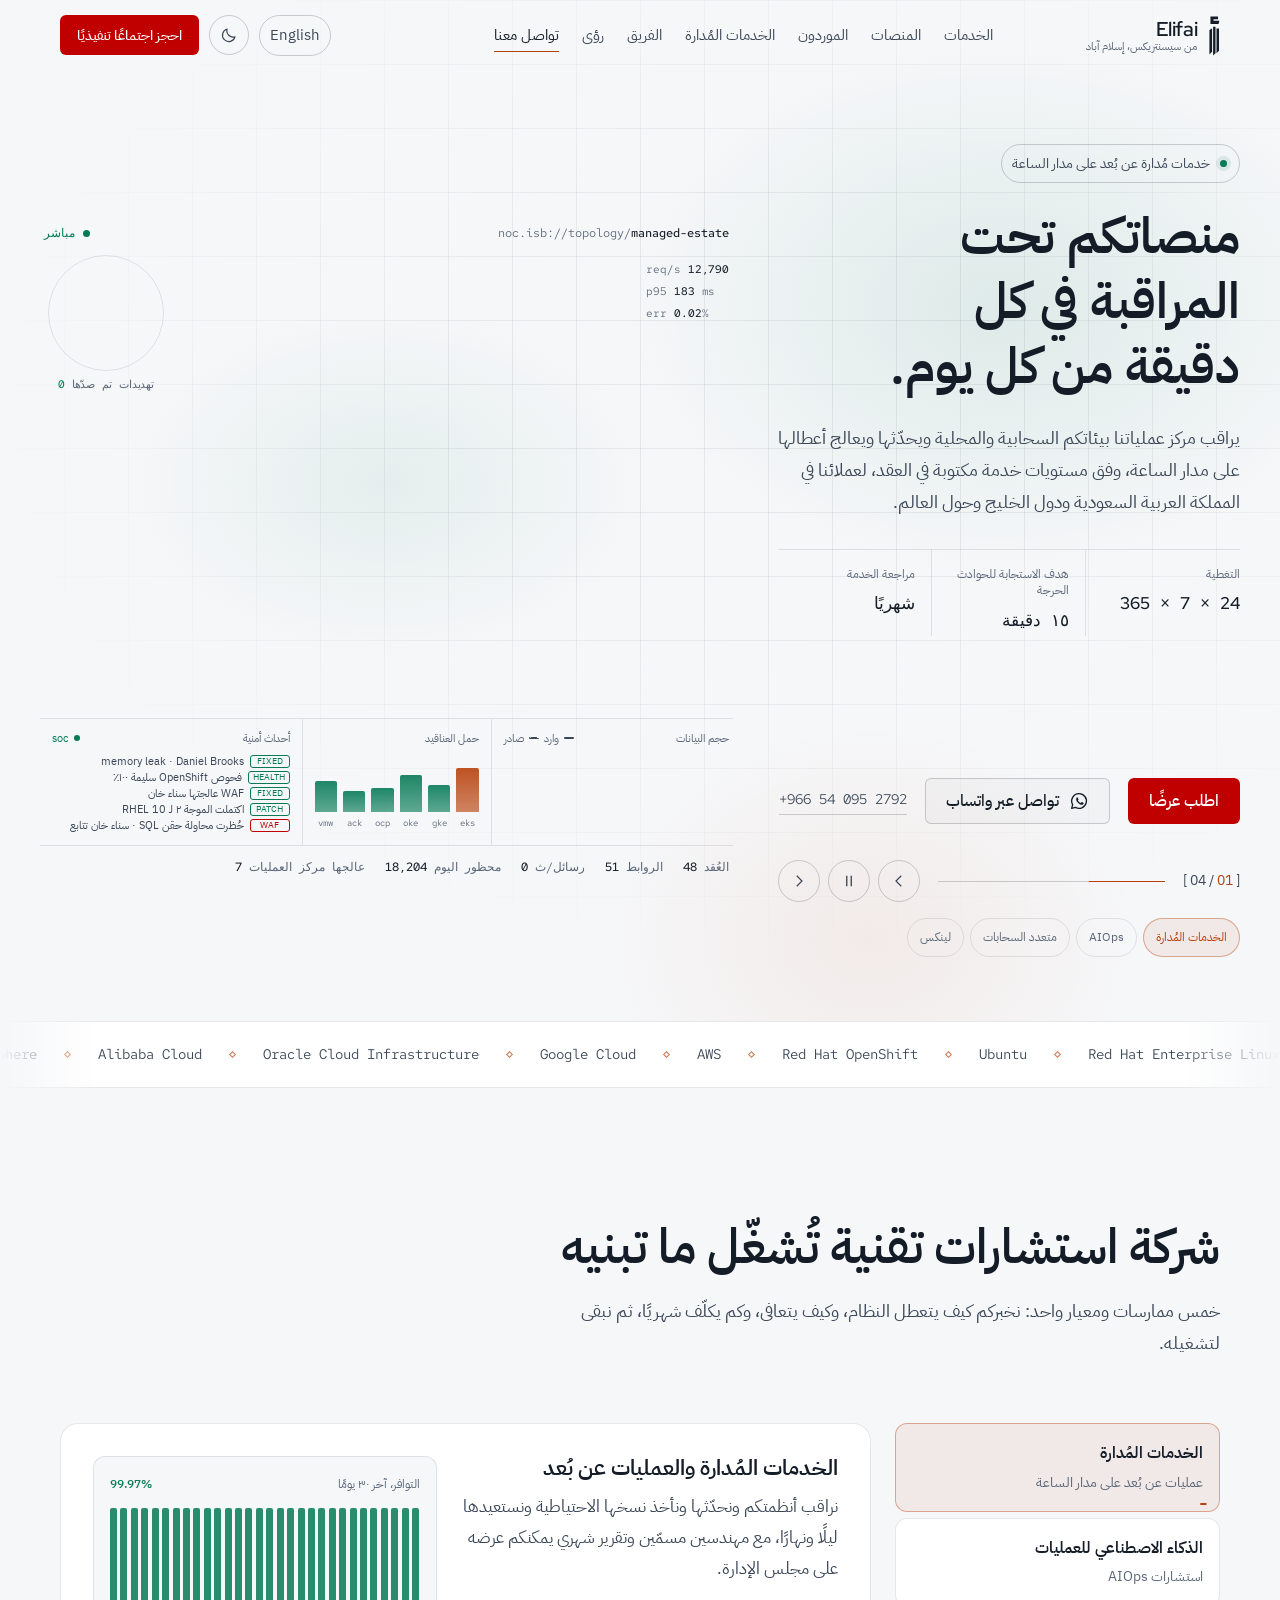
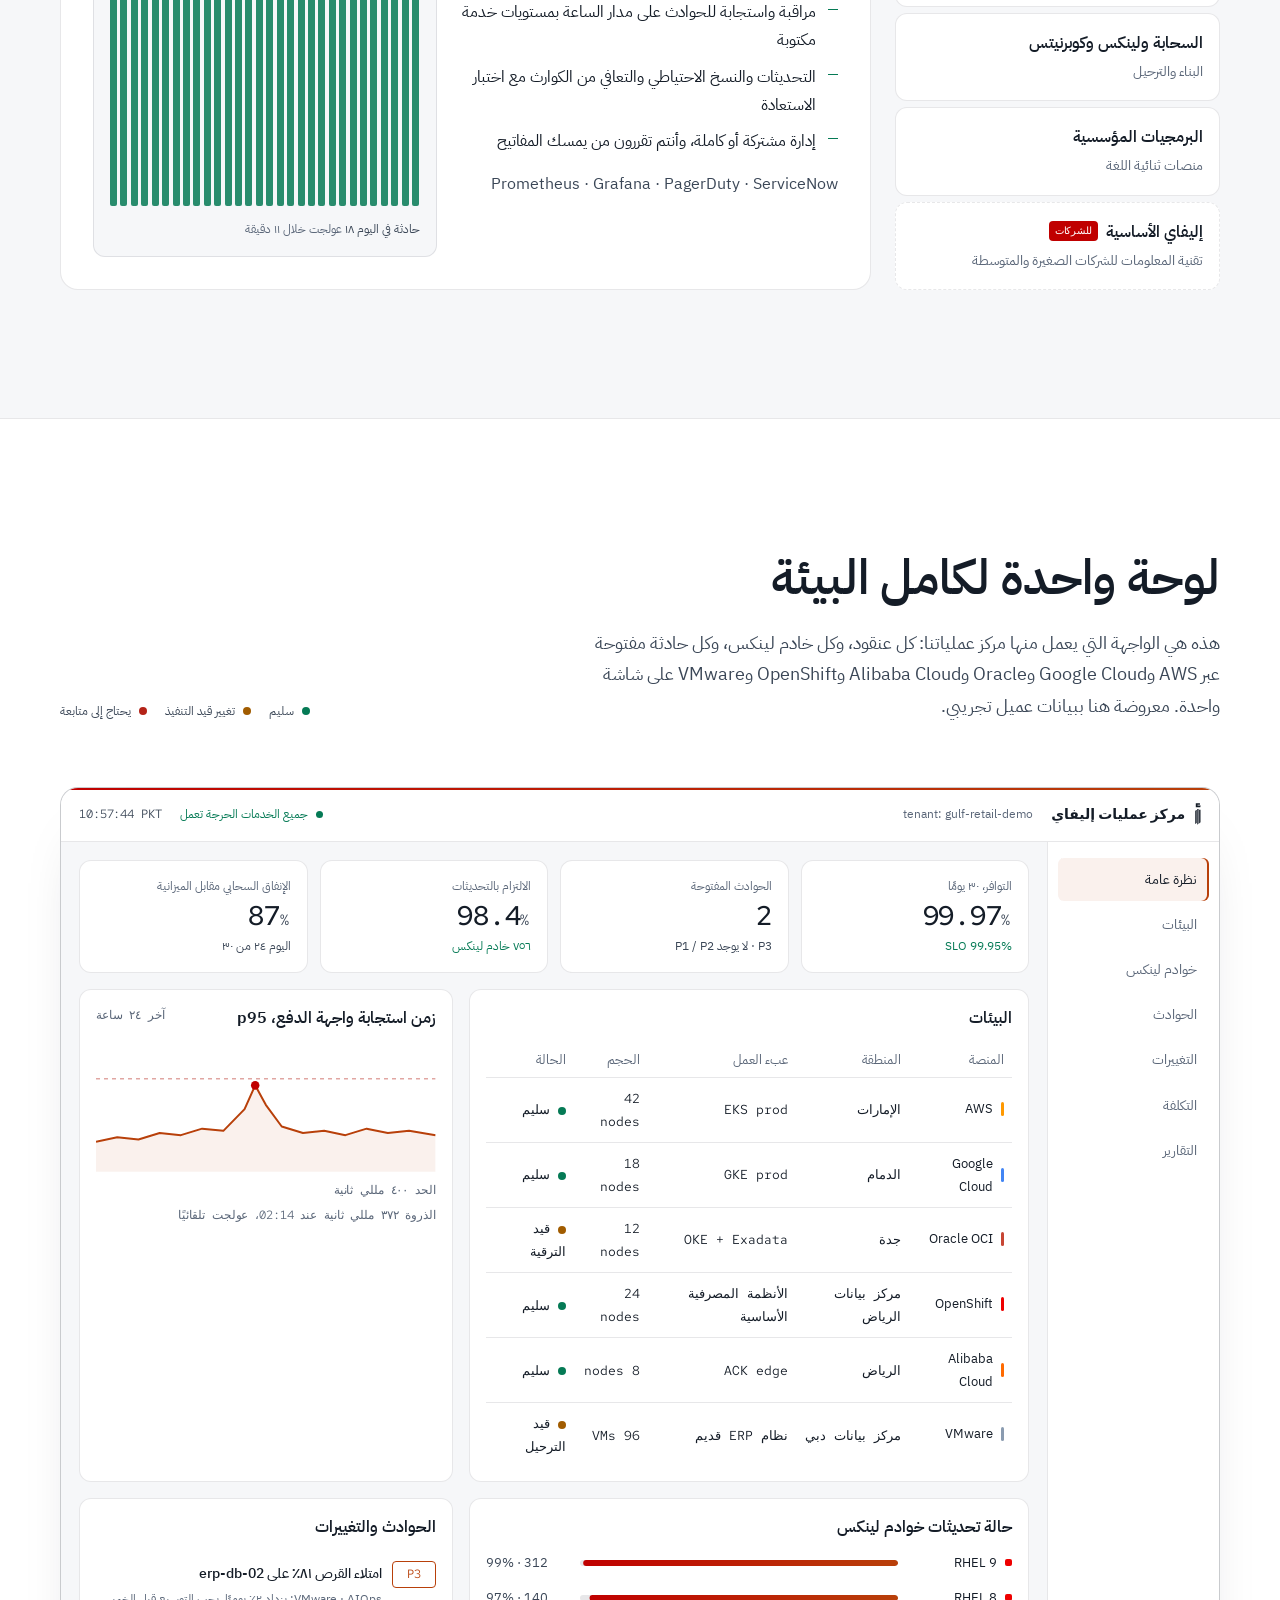
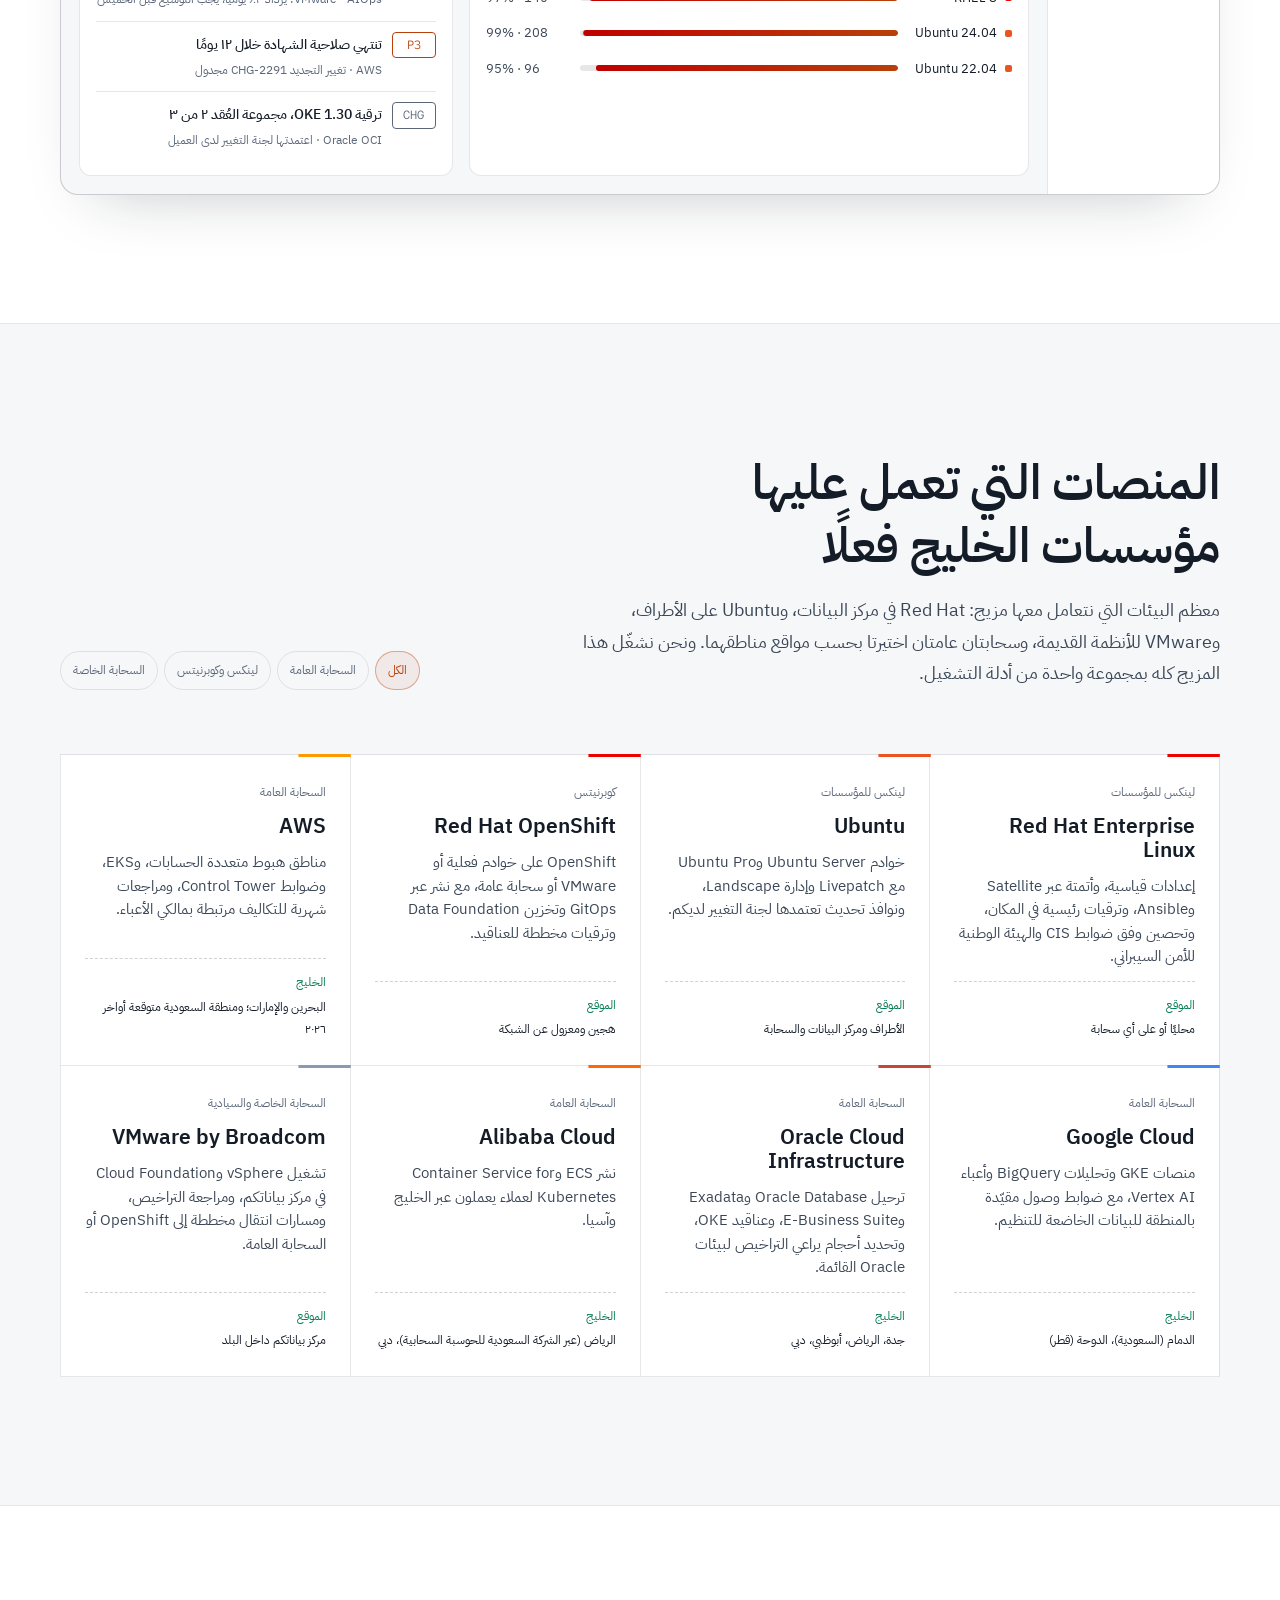
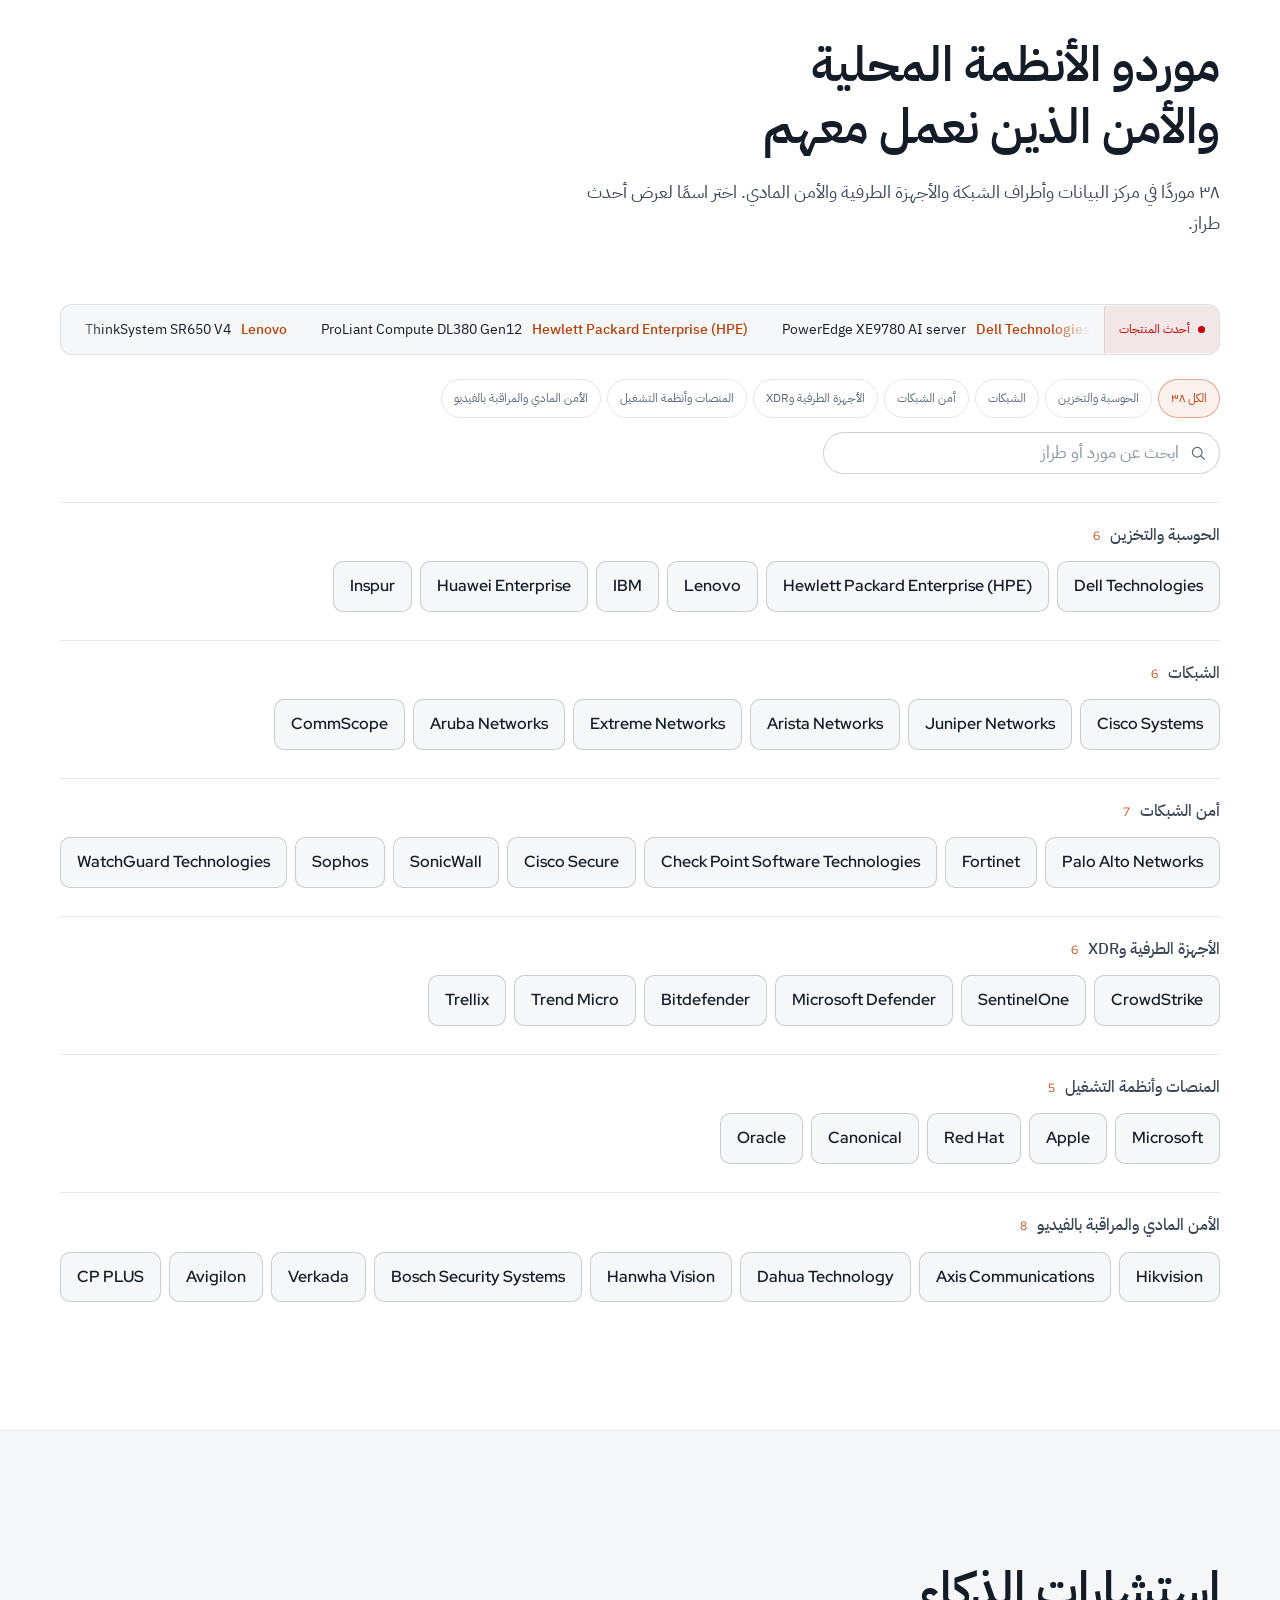
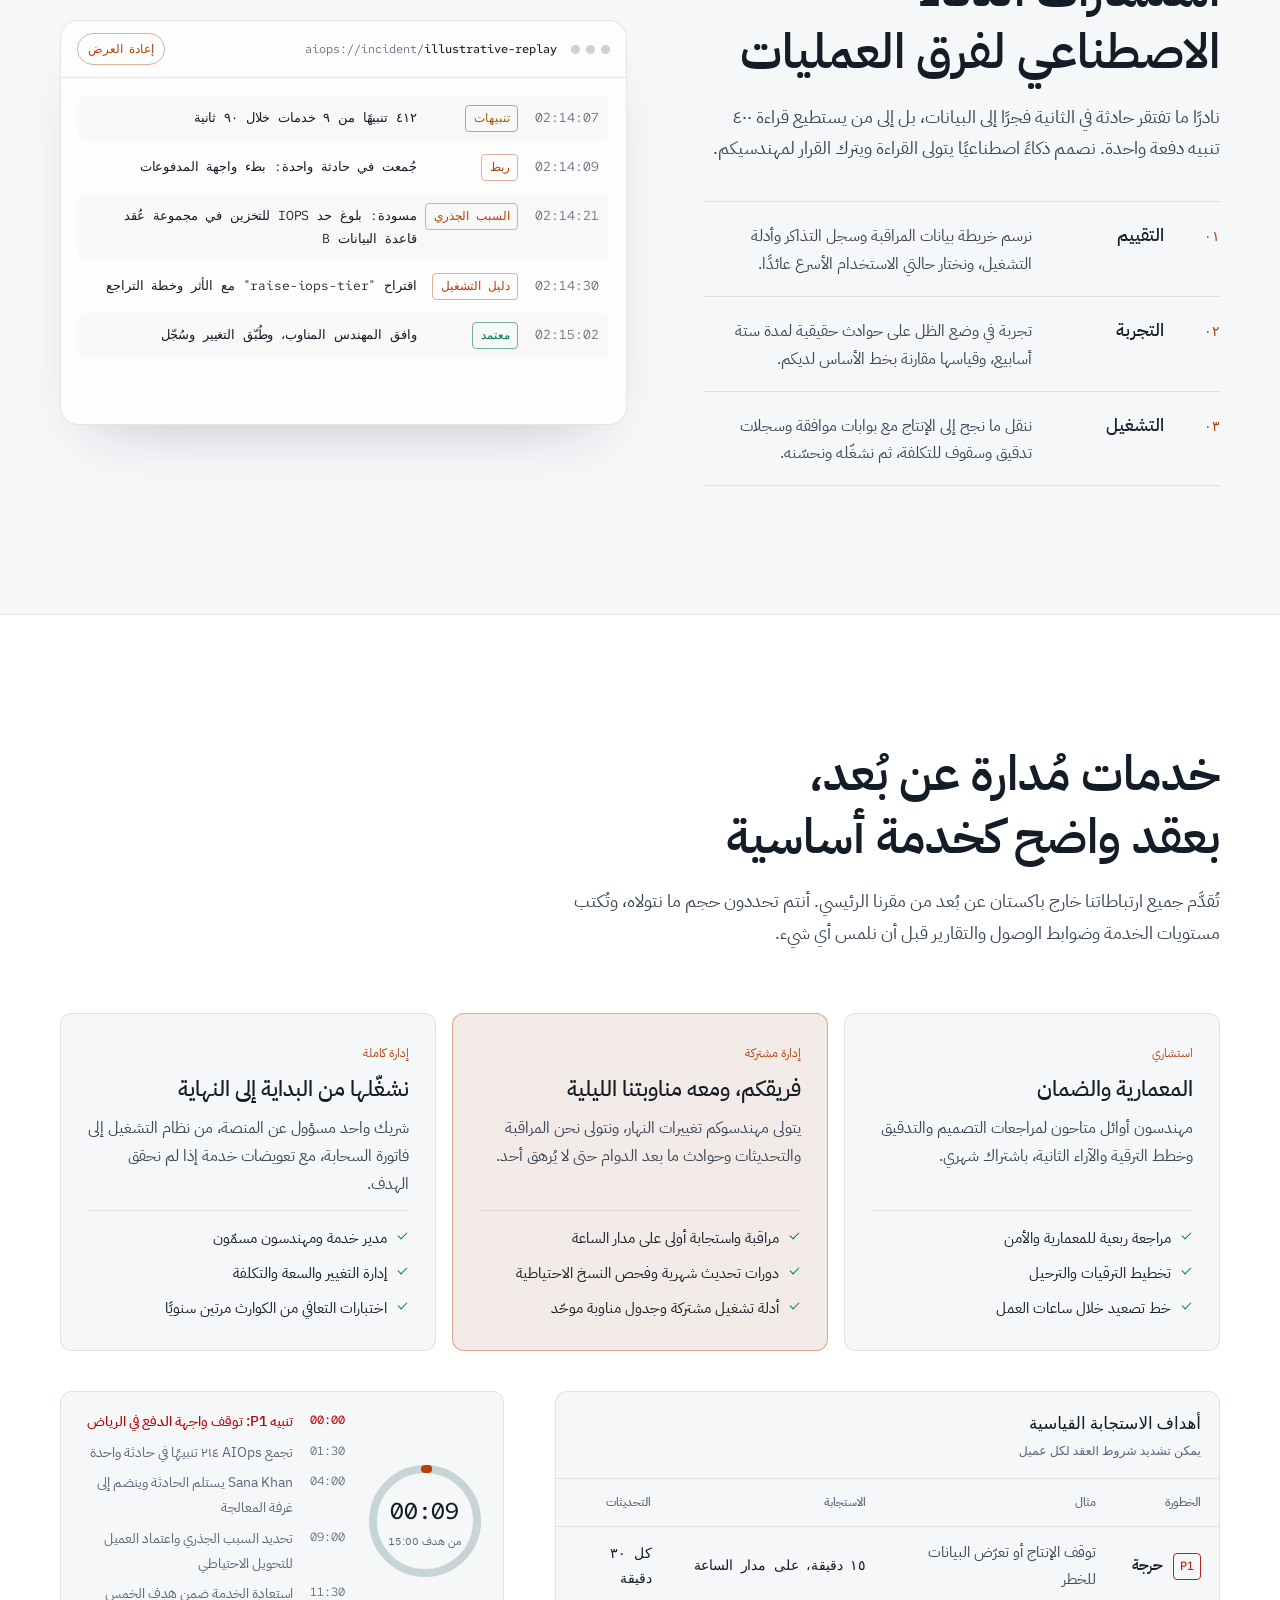
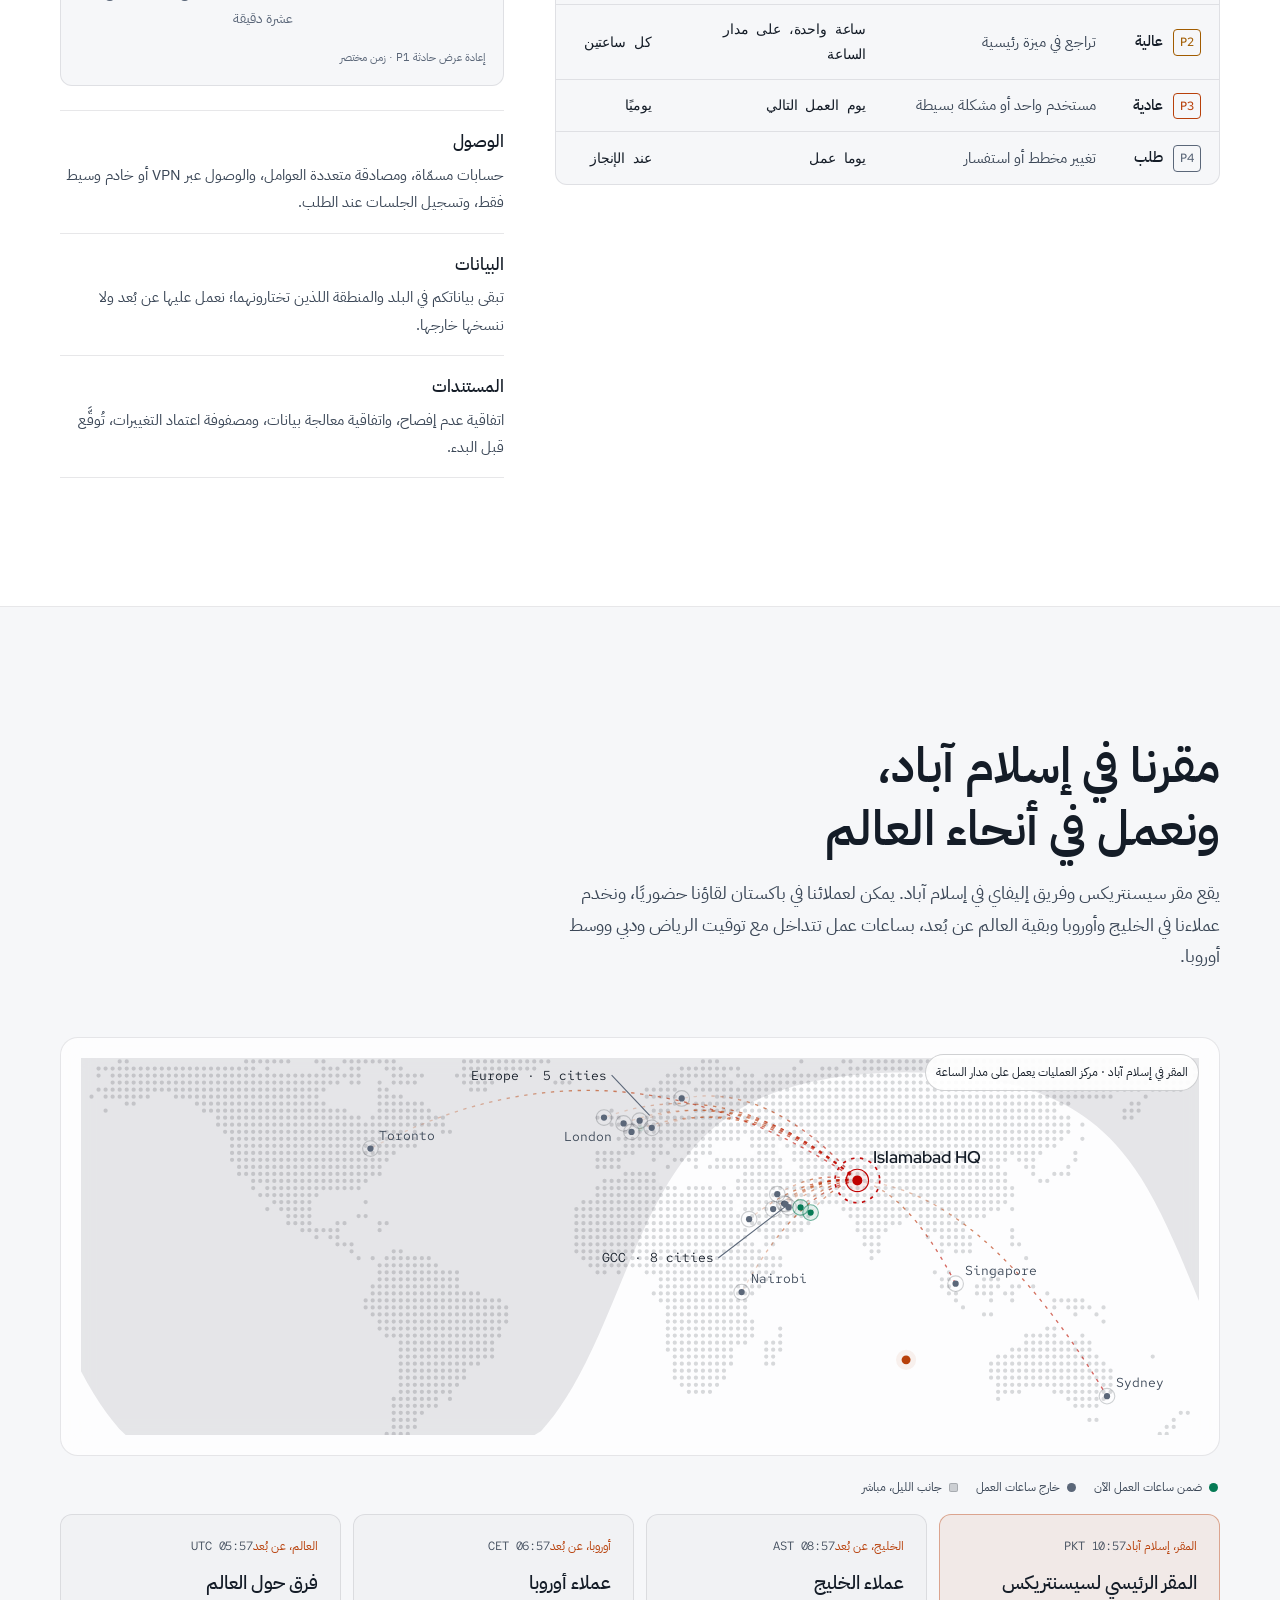
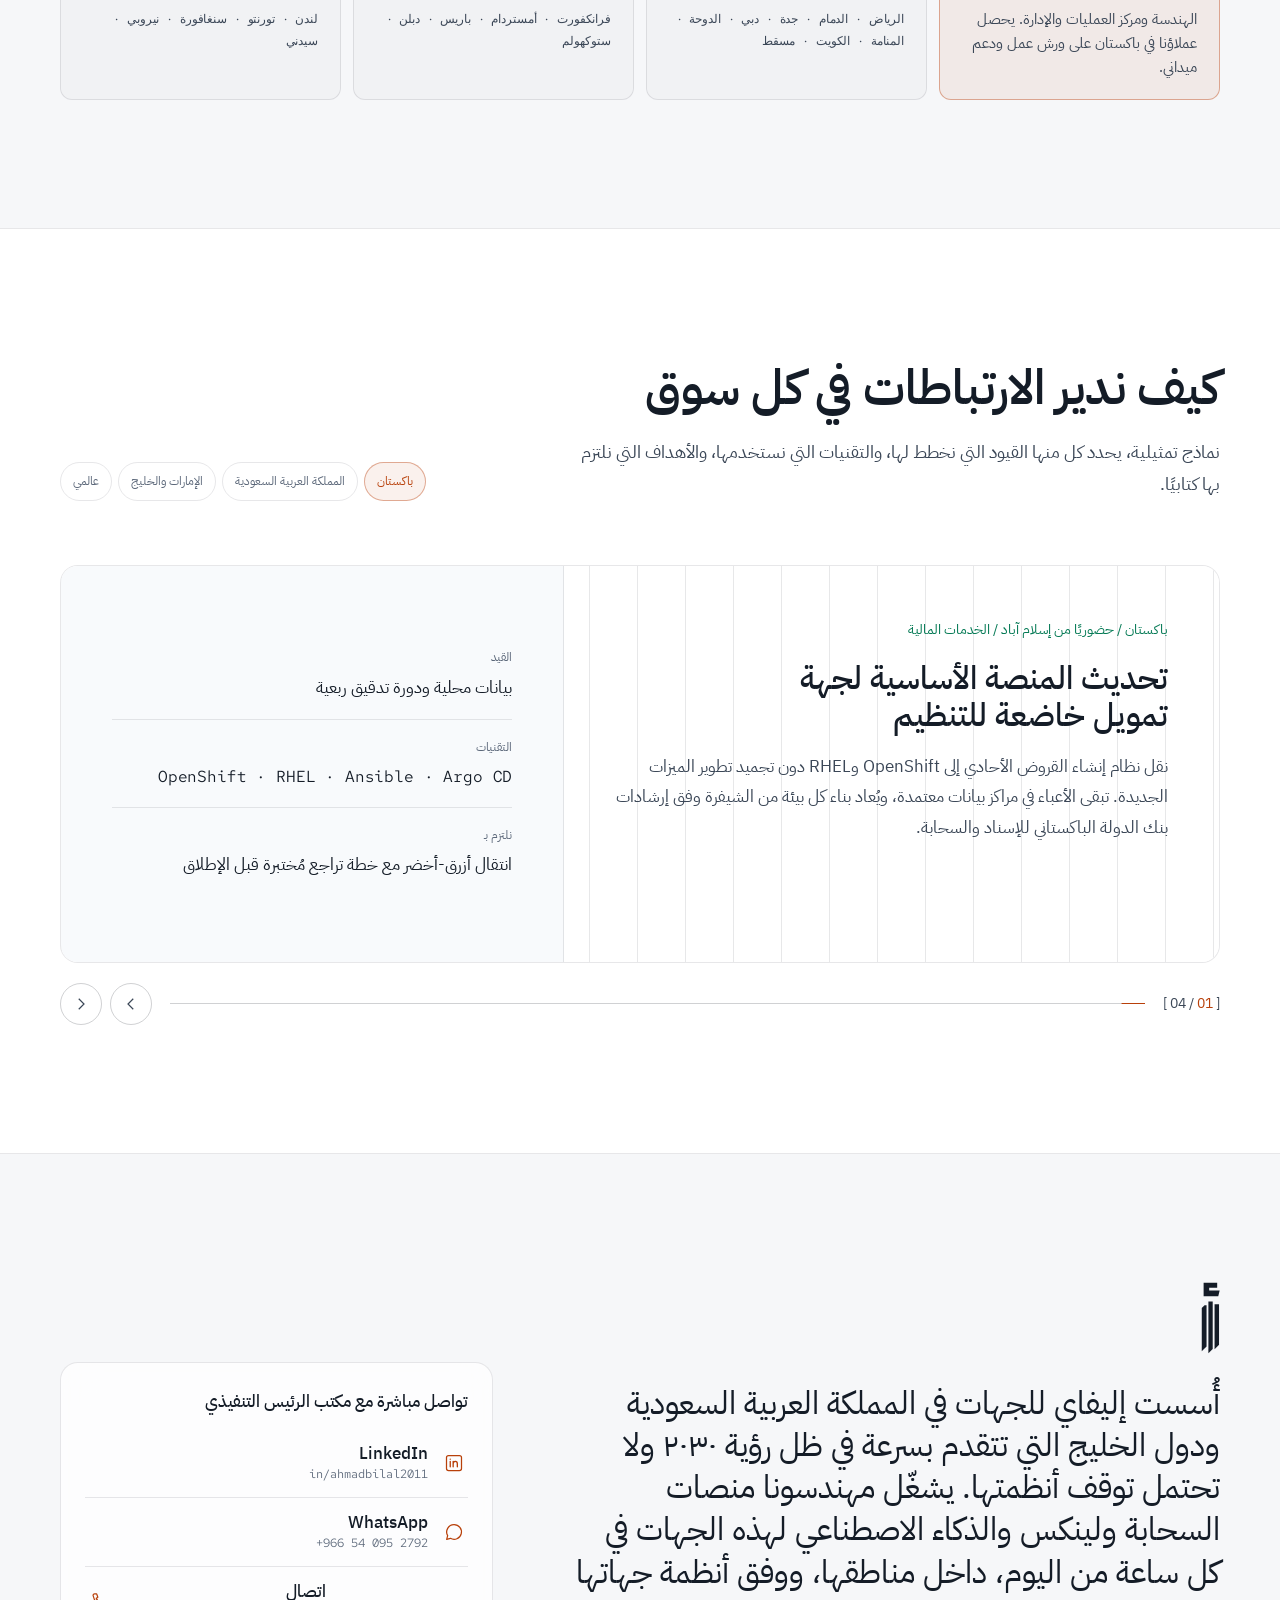
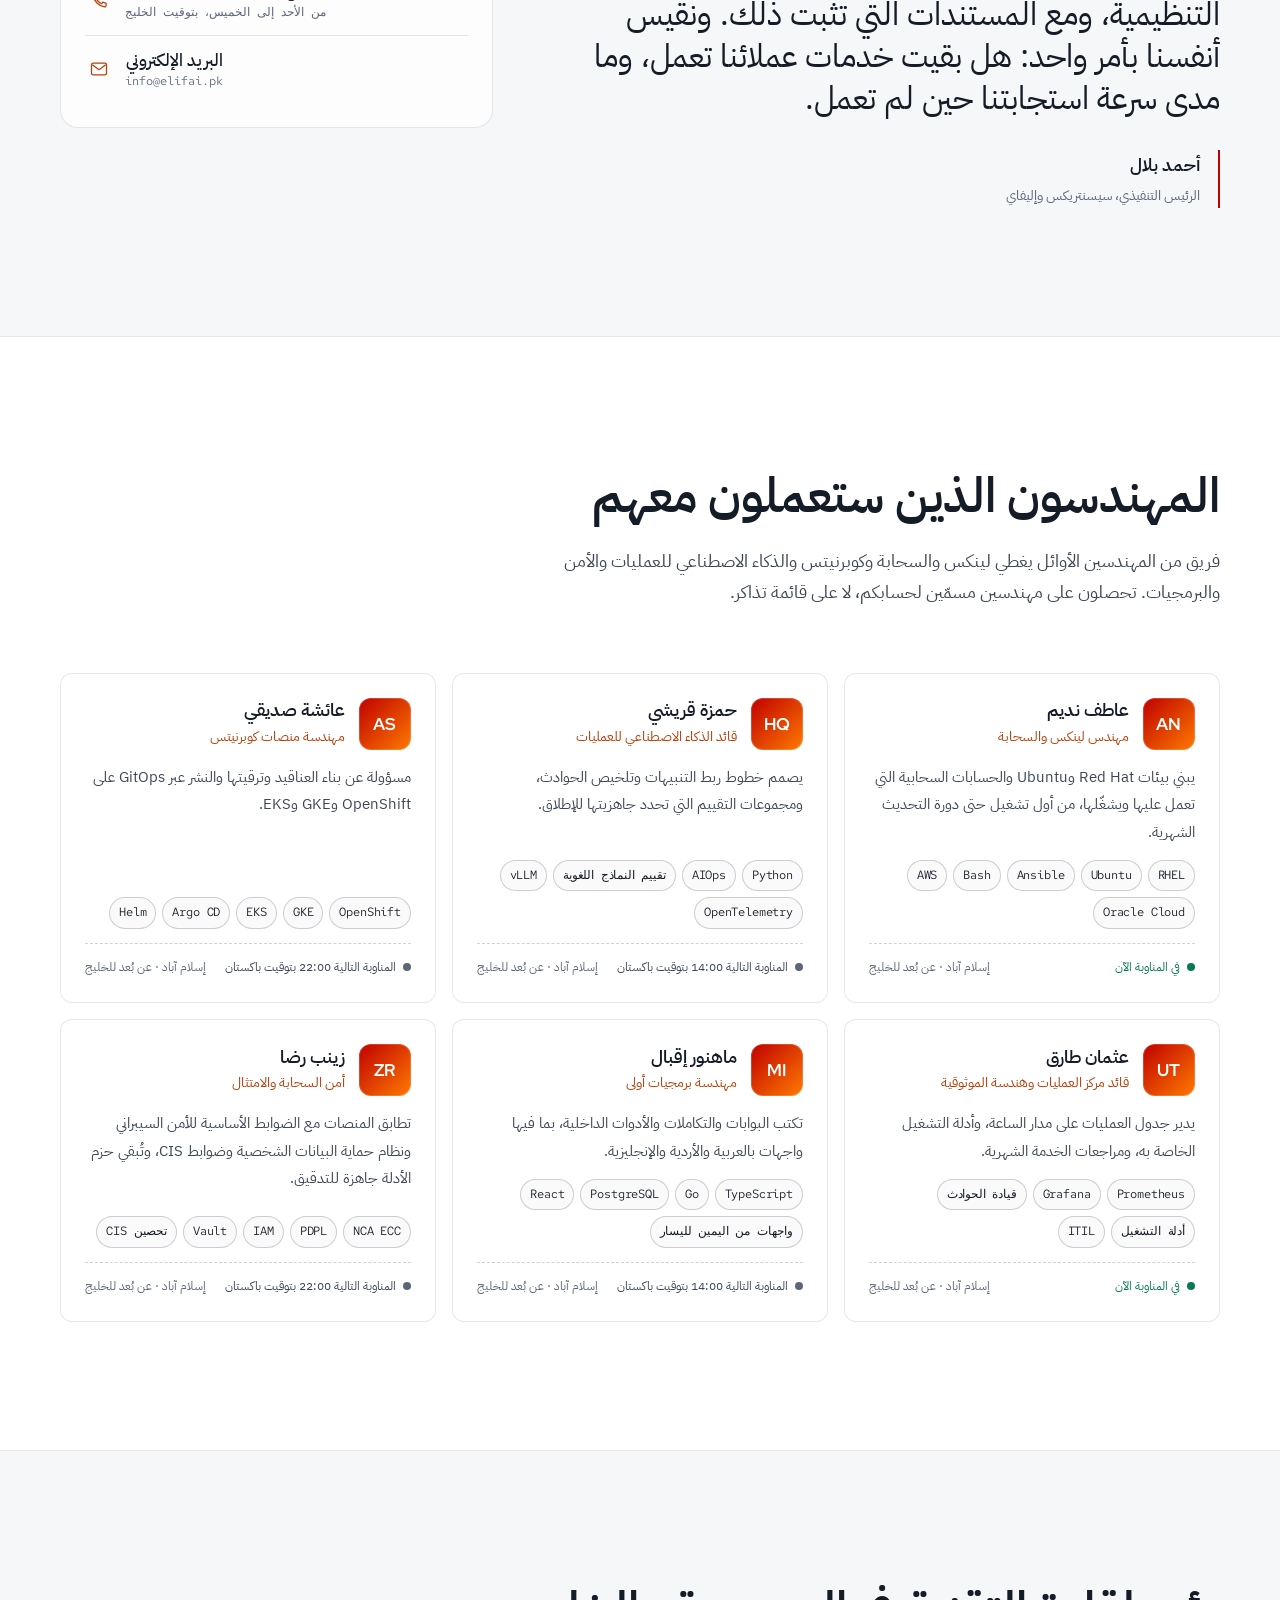
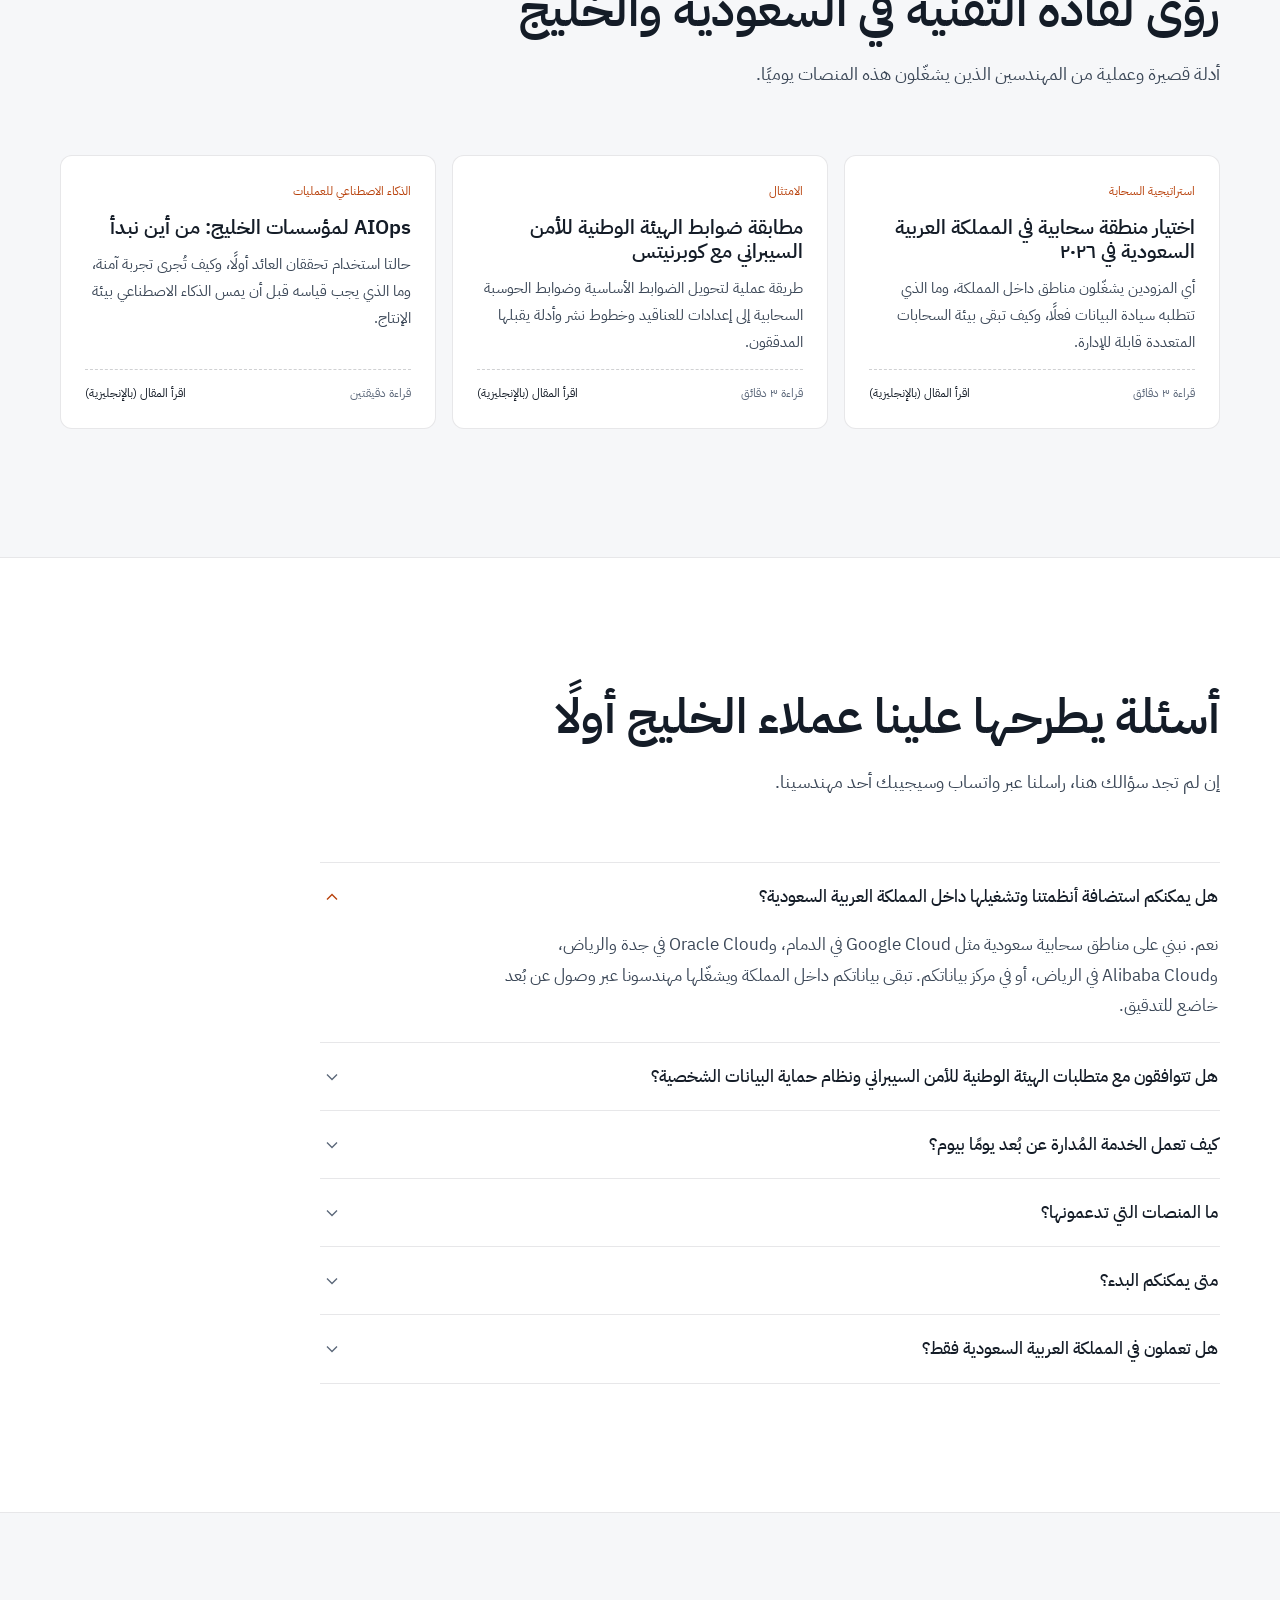
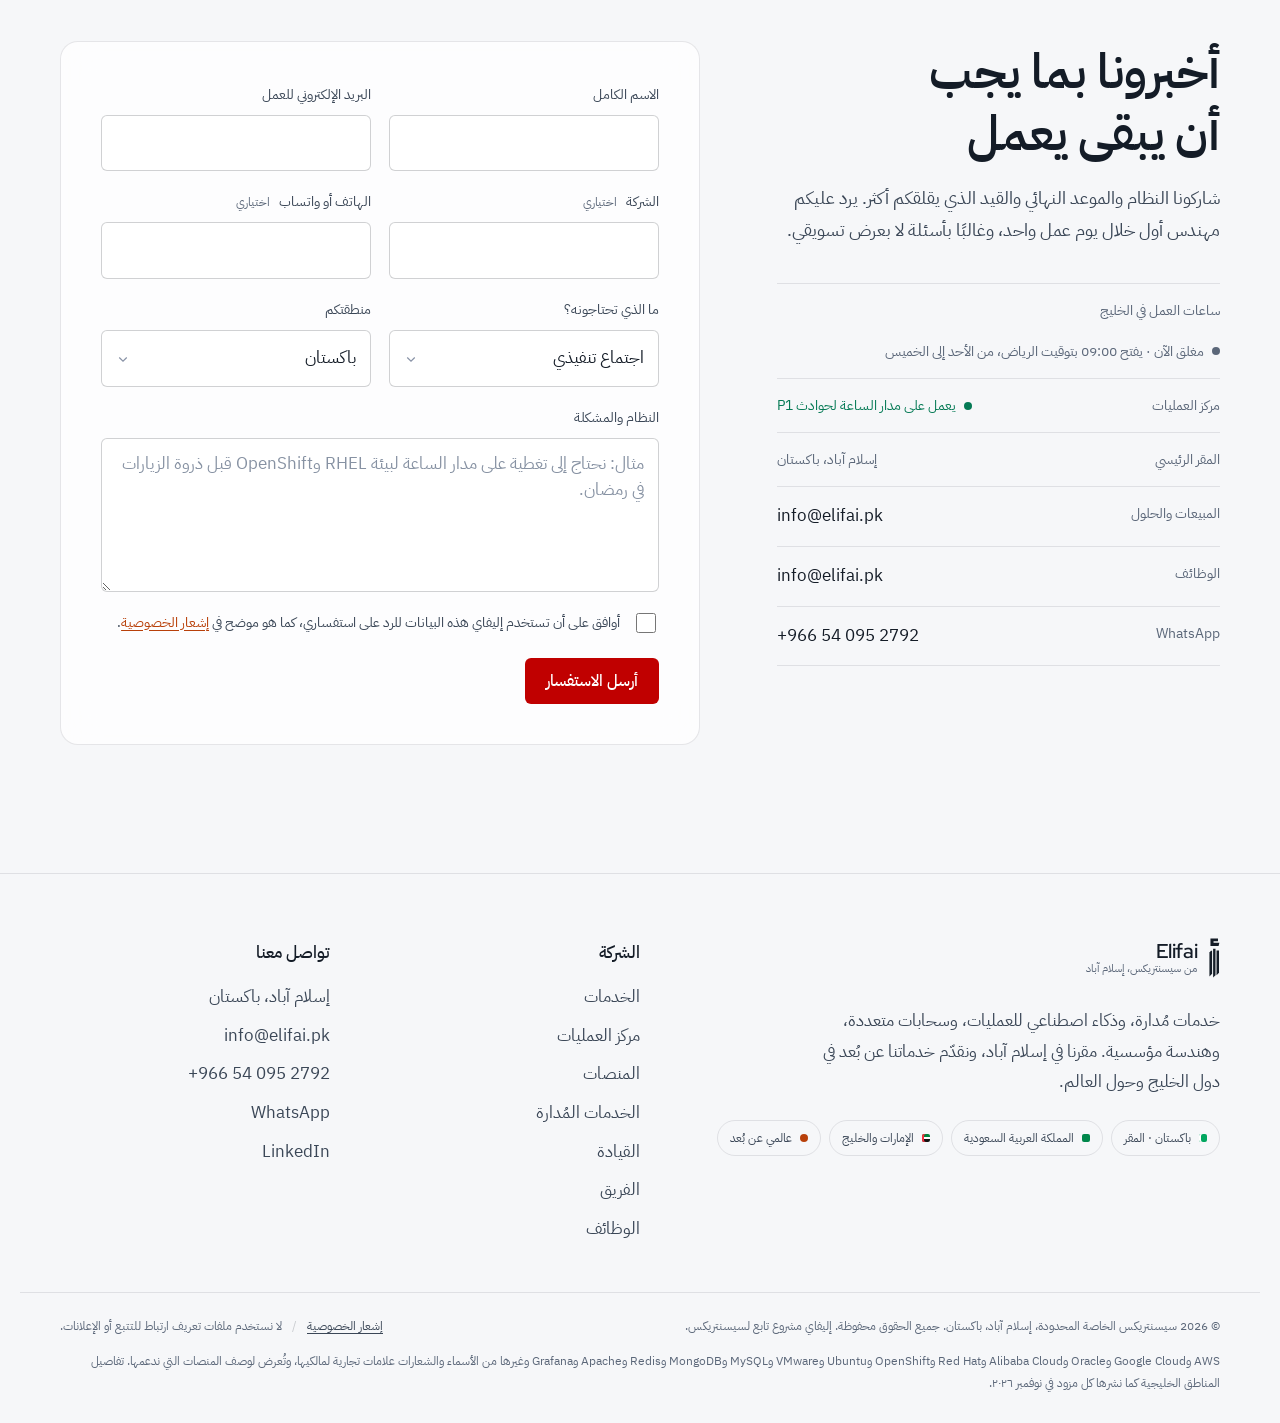
==== commit c911fae6: "v11: compact interactive services with SMB Essentials, clickable NOC console, animated world map, fu" ====
--- a/ar/index.html
+++ b/ar/index.html
@@ -3,122 +3,1436 @@
 <head>
   <meta charset="utf-8">
   <meta name="viewport" content="width=device-width, initial-scale=1, viewport-fit=cover">
-  <title>إليفاي | خدمات سحابية مُدارة وعمليات بالذكاء الاصطناعي في السعودية والخليج</title>
-  <meta name="description" content="إليفاي من سيسنتريكس تدير منصات السحابة وأنظمة ريد هات وأوبونتو وكوبرنيتس وعمليات تقنية المعلومات بالذكاء الاصطناعي للجهات في المملكة العربية السعودية والخليج، بدعم على مدار الساعة واستضافة داخل المملكة وضوابط متوافقة مع الهيئة الوطنية للأمن السيبراني.">
+  <title>إليفاي من سيسنتريكس | خدمات سحابية مُدارة وعمليات بالذكاء الاصطناعي وكوبرنيتس في السعودية والخليج</title>
+  <meta name="description" content="تدير إليفاي من سيسنتريكس السحابة ولينكس ريد هات وأوبونتو وكوبرنيتس وعمليات الذكاء الاصطناعي للجهات في المملكة العربية السعودية (الرياض وجدة والدمام) والإمارات وقطر ودول الخليج، بدعم عن بُعد على مدار الساعة، واستضافة البيانات داخل المملكة، وضوابط متوافقة مع الهيئة الوطنية للأمن السيبراني.">
   <meta name="theme-color" content="#0C1219" media="(prefers-color-scheme: dark)">
-  <meta name="theme-color" content="#F6F7F9" media="(prefers-color-scheme: light)">
+  <meta name="theme-color" content="#F5F6F8" media="(prefers-color-scheme: light)">
   <meta name="color-scheme" content="dark light">
   <link rel="canonical" href="https://elifai.pk/ar/">
+  <link rel="alternate" hreflang="en" href="https://elifai.pk/">
   <link rel="alternate" hreflang="ar" href="https://elifai.pk/ar/">
-  <link rel="alternate" hreflang="en" href="https://elifai.pk/">
   <link rel="alternate" hreflang="x-default" href="https://elifai.pk/">
+  <meta property="og:locale" content="ar_SA">
+  <meta property="og:locale:alternate" content="en_GB">
+
   <meta property="og:type" content="website">
-  <meta property="og:locale" content="ar_SA">
   <meta property="og:site_name" content="Elifai">
-  <meta property="og:title" content="إليفاي: خدمات سحابية مُدارة وعمليات بالذكاء الاصطناعي في السعودية والخليج">
-  <meta property="og:description" content="تشغيل ومراقبة منصاتكم على مدار الساعة داخل المملكة، بضوابط متوافقة مع الهيئة الوطنية للأمن السيبراني ونظام حماية البيانات الشخصية.">
+  <meta property="og:title" content="إليفاي من سيسنتريكس: خدمات سحابية مُدارة وعمليات بالذكاء الاصطناعي للسعودية والخليج">
+  <meta property="og:description" content="خدمات مُدارة على مدار الساعة وAIOps وكوبرنيتس ولينكس للسعودية والخليج والفرق العالمية، مع استضافة داخل المنطقة وضوابط متوافقة مع الهيئة الوطنية للأمن السيبراني.">
   <meta property="og:url" content="https://elifai.pk/ar/">
   <meta property="og:image" content="https://elifai.pk/assets/img/og-image.png">
+  <meta property="og:image:width" content="1200">
+  <meta property="og:image:height" content="630">
+  <meta name="twitter:card" content="summary_large_image">
+
   <link rel="icon" href="/assets/img/favicon.svg" type="image/svg+xml">
   <link rel="apple-touch-icon" href="/assets/img/apple-touch-icon.png">
+  <link rel="manifest" href="/site.webmanifest">
+
+  <!-- Applies the saved light/dark choice before first paint -->
   <script src="/assets/js/theme-init.js"></script>
+
   <link rel="preconnect" href="https://fonts.googleapis.com">
   <link rel="preconnect" href="https://fonts.gstatic.com" crossorigin>
   <link rel="stylesheet" href="https://fonts.googleapis.com/css2?family=IBM+Plex+Sans+Arabic:wght@400;500;600;700&amp;family=Red+Hat+Display:wght@500;600;700&amp;family=Red+Hat+Text:wght@400;500;600&amp;family=Red+Hat+Mono:wght@400;500&amp;display=swap">
-  <link rel="stylesheet" href="/assets/css/main.css?v=9">
-  <script type="module" src="/assets/js/main.js?v=9"></script>
-  <script type="application/ld+json">{"@context": "https://schema.org", "@type": "ProfessionalService", "name": "إليفاي من سيسنتريكس", "alternateName": "Elifai by Sysnetrix", "url": "https://elifai.pk/ar/", "inLanguage": "ar", "email": "info@elifai.pk", "telephone": "+966540952792", "areaServed": ["المملكة العربية السعودية", "الإمارات العربية المتحدة", "قطر", "البحرين", "الكويت", "عُمان"]}</script>
+  <link rel="stylesheet" href="/assets/css/main.css?v=11">
+  <script type="module" src="/assets/js/main.js?v=11"></script>
+
+  <script type="application/ld+json">
+  {"@context": "https://schema.org", "@type": "ProfessionalService", "name": "Elifai", "url": "https://elifai.pk/ar/", "logo": "https://elifai.pk/assets/img/logo-mark.svg", "email": "info@elifai.pk", "telephone": "+966540952792", "address": {"@type": "PostalAddress", "addressLocality": "Islamabad", "addressCountry": "PK"}, "parentOrganization": {"@type": "Organization", "name": "Sysnetrix Pvt Ltd", "address": {"@type": "PostalAddress", "addressLocality": "Islamabad", "addressCountry": "PK"}}, "areaServed": ["Saudi Arabia", "United Arab Emirates", "Qatar", "Bahrain", "Kuwait", "Oman", "Pakistan", "Worldwide"], "slogan": "Managed cloud and AI operations for Saudi Arabia and the Gulf", "knowsAbout": ["Managed IT services", "AIOps", "Red Hat Enterprise Linux", "Ubuntu", "Red Hat OpenShift", "Kubernetes", "AWS", "Google Cloud", "Oracle Cloud Infrastructure", "Alibaba Cloud", "VMware"], "founder": {"@type": "Person", "name": "Ahmad Bilal", "jobTitle": "Chief Executive Officer", "sameAs": "https://www.linkedin.com/in/ahmadbilal2011/"}, "inLanguage": "ar"}
+  </script>
+
+  
+  <script type="application/ld+json">
+  {"@context": "https://schema.org", "@type": "FAQPage", "mainEntity": [{"@type": "Question", "name": "هل يمكنكم استضافة أنظمتنا وتشغيلها داخل المملكة العربية السعودية؟", "acceptedAnswer": {"@type": "Answer", "text": "نعم. نبني على مناطق سحابية سعودية مثل Google Cloud في الدمام، وOracle Cloud في جدة والرياض، وAlibaba Cloud في الرياض، أو في مركز بياناتكم. تبقى بياناتكم داخل المملكة ويشغّلها مهندسونا عبر وصول عن بُعد خاضع للتدقيق."}}, {"@type": "Question", "name": "هل تتوافقون مع متطلبات الهيئة الوطنية للأمن السيبراني ونظام حماية البيانات الشخصية؟", "acceptedAnswer": {"@type": "Answer", "text": "نطابق المنصات التي نبنيها ونشغّلها مع الضوابط الأساسية للأمن السيبراني وضوابط الأمن السيبراني للحوسبة السحابية الصادرة عن الهيئة الوطنية للأمن السيبراني، ومع نظام حماية البيانات الشخصية، ونسلّم الأدلة التي يحتاجها فريق الامتثال لديكم."}}, {"@type": "Question", "name": "كيف تعمل الخدمة المُدارة عن بُعد يومًا بيوم؟", "acceptedAnswer": {"@type": "Answer", "text": "تحصلون على مهندسين مسمّين، ومراقبة على مدار الساعة، وهدف استجابة لحوادث P1 خلال ١٥ دقيقة، وتحديثات وفحوص نسخ احتياطي شهرية، ومراجعة شهرية للخدمة. يتم الوصول عبر حسابات مسمّاة بمصادقة متعددة العوامل، ويمر كل تغيير عبر إجراءات الموافقة لديكم."}}, {"@type": "Question", "name": "ما المنصات التي تدعمونها؟", "acceptedAnswer": {"@type": "Answer", "text": "Red Hat Enterprise Linux وUbuntu وRed Hat OpenShift، وكوبرنيتس على AWS وGoogle Cloud وOracle Cloud وAlibaba Cloud، والسحابة الخاصة على VMware، والأجهزة المحلية من موردين مثل Dell وHPE وCisco وFortinet وPalo Alto Networks."}}, {"@type": "Question", "name": "متى يمكنكم البدء؟", "acceptedAnswer": {"@type": "Answer", "text": "يستغرق الإعداد عادةً من أسبوعين إلى أربعة أسابيع: الوصول والمستندات في الأسبوع الأول، والمراقبة وأدلة التشغيل في الأسبوعين الثاني والثالث، ثم مراجعة التسليم قبل أن نتولى المناوبة."}}, {"@type": "Question", "name": "هل تعملون في المملكة العربية السعودية فقط؟", "acceptedAnswer": {"@type": "Answer", "text": "تركيزنا على المملكة العربية السعودية والخليج، ونخدم أيضًا عملاء في باكستان وأوروبا والمملكة المتحدة وآسيا والمحيط الهادئ عن بُعد، بساعات عمل تتداخل مع توقيت الرياض ودبي ووسط أوروبا."}}], "inLanguage": "ar"}
+  </script>
 </head>
 <body>
   <a class="skip-link" href="#main">انتقل إلى المحتوى</a>
-  <header class="site-header is-scrolled" data-header>
+
+  <!-- ============ GLOBAL HEADER ============ -->
+  <header class="site-header" data-header>
     <div class="wrap header-inner">
       <a class="brand" href="/ar/" aria-label="إليفاي من سيسنتريكس، الصفحة الرئيسية">
         <svg class="brand-mark" viewBox="86 24 126 467" aria-hidden="true"><path d="M103 29H191V62H139V79H207L198 116H103Z"/><path d="M109 174H122V443L91 474V193Z"/><path d="M134 150H162V458L134 486Z"/><path d="M174 169H203V431L174 460Z"/></svg>
-        <span class="brand-text"><span class="brand-name">Elifai</span><span class="brand-tag">من سيسنتريكس</span></span>
+        <span class="brand-text">
+          <span class="brand-name">Elifai</span>
+          <span class="brand-tag">من سيسنتريكس، إسلام آباد</span>
+        </span>
       </a>
+
+      <nav class="nav" aria-label="التنقل الرئيسي">
+        <ul class="nav-list">
+          <li><a href="#capabilities">الخدمات</a></li>
+          <li><a href="#platforms">المنصات</a></li>
+          <li><a href="#ecosystem">الموردون</a></li>
+          <li><a href="#managed">الخدمات المُدارة</a></li>
+          <li><a href="#team">الفريق</a></li>
+          <li><a href="#insights">رؤى</a></li>
+          <li><a href="#contact">تواصل معنا</a></li>
+        </ul>
+      </nav>
+
       <div class="header-actions">
-        <a class="lang-link" href="/" hreflang="en" lang="en">English</a>
-        <button class="theme-toggle" type="button" data-theme-toggle aria-label="تبديل المظهر">
+        <a class="lang-link" href="/" hreflang="en" lang="en" aria-label="English version">English</a>
+        <button class="theme-toggle" type="button" data-theme-toggle aria-label="التبديل إلى الوضع الفاتح">
           <svg class="i-sun" viewBox="0 0 24 24" aria-hidden="true"><circle cx="12" cy="12" r="4" fill="none" stroke="currentColor" stroke-width="1.6"/><path d="M12 2.5v2.2M12 19.3v2.2M2.5 12h2.2M19.3 12h2.2M5.3 5.3l1.6 1.6M17.1 17.1l1.6 1.6M5.3 18.7l1.6-1.6M17.1 6.9l1.6-1.6" stroke="currentColor" stroke-width="1.6" stroke-linecap="round"/></svg>
           <svg class="i-moon" viewBox="0 0 24 24" aria-hidden="true"><path d="M20 14.5A8.5 8.5 0 0 1 9.5 4a8.5 8.5 0 1 0 10.5 10.5Z" fill="none" stroke="currentColor" stroke-width="1.6" stroke-linejoin="round"/></svg>
         </button>
-        <a class="btn btn-primary nav-cta" href="#contact">احجز اجتماعًا تنفيذيًا</a>
-      </div>
+        <a class="btn btn-primary nav-cta" href="#contact" data-topic="Executive briefing">احجز اجتماعًا تنفيذيًا</a>
+        <button class="nav-toggle" type="button" aria-expanded="false" aria-controls="mobile-nav" data-nav-toggle>
+          <span class="sr-only">فتح القائمة</span>
+          <span class="nav-toggle-bars" aria-hidden="true"></span>
+        </button>
+      </div>
+    </div>
+
+    <div class="mobile-nav" id="mobile-nav" hidden data-mobile-nav>
+      <ul>
+        <li><a href="#capabilities">الخدمات</a></li>
+        <li><a href="#noc">مركز العمليات</a></li>
+        <li><a href="#platforms">المنصات</a></li>
+        <li><a href="#ecosystem">الموردون</a></li>
+        <li><a href="#aiops">عمليات الذكاء الاصطناعي</a></li>
+        <li><a href="#managed">الخدمات المُدارة</a></li>
+        <li><a href="#team">الفريق</a></li>
+        <li><a href="#insights">رؤى</a></li>
+        <li><a href="#faq">الأسئلة الشائعة</a></li>
+        <li><a href="#contact">تواصل معنا</a></li>
+        <li><a href="/" hreflang="en" lang="en">English</a></li>
+      </ul>
+      <a class="btn btn-primary" href="#contact" data-topic="Executive briefing">احجز اجتماعًا تنفيذيًا</a>
     </div>
   </header>
 
   <main id="main">
-    <section class="ar-hero" aria-labelledby="ar-h1">
+
+    <!-- ============ HERO ============ -->
+    <section class="hero" aria-labelledby="hero-heading">
       <div class="grid-bg" aria-hidden="true"></div>
-      <div class="wrap">
-        <p class="slide-kicker"><span class="dot" aria-hidden="true"></span>خدمات مُدارة عن بُعد على مدار الساعة</p>
-        <h1 id="ar-h1">منصاتكم تحت المراقبة في كل دقيقة من كل يوم.</h1>
-        <p>نشغّل ونراقب ونحدّث منصات السحابة وأنظمة لينكس وكوبرنيتس والذكاء الاصطناعي للجهات في المملكة العربية السعودية ودول الخليج، داخل مناطقكم السحابية، وفق ضوابط الجهات التنظيمية، ومع مستندات تثبت ذلك.</p>
-        <div class="ar-cta">
-          <a class="btn btn-primary" href="#contact">اطلب عرضًا</a>
-          <a class="btn btn-ghost" href="https://wa.me/966540952792" target="_blank" rel="noopener">تواصل عبر واتساب</a>
+      <div class="wrap hero-inner">
+        <h1 id="hero-heading" class="sr-only">إليفاي من سيسنتريكس: خدمات مُدارة عن بُعد وعمليات بالذكاء الاصطناعي وهندسة متعددة السحابات للمملكة العربية السعودية والخليج والعالم</h1>
+
+        <div class="hero-copy" data-hero-slider aria-roledescription="carousel" aria-label="ما نقدّمه">
+          <div class="hero-slides" aria-live="polite">
+            <article class="hero-slide is-active" data-slide aria-roledescription="slide" aria-label="١ من ٤" data-mode="cloud">
+              <p class="slide-kicker"><span class="dot" aria-hidden="true"></span>خدمات مُدارة عن بُعد على مدار الساعة</p>
+              <h2 class="slide-title">منصاتكم تحت المراقبة في كل دقيقة من كل يوم.</h2>
+              <p class="slide-lede">يراقب مركز عملياتنا بيئاتكم السحابية والمحلية ويحدّثها ويعالج أعطالها على مدار الساعة، وفق مستويات خدمة مكتوبة في العقد، لعملائنا في المملكة العربية السعودية ودول الخليج وحول العالم.</p>
+              <dl class="slide-metrics">
+                <div><dt>التغطية</dt><dd>24 × 7 × 365</dd></div>
+                <div><dt>هدف الاستجابة للحوادث الحرجة</dt><dd>١٥ دقيقة</dd></div>
+                <div><dt>مراجعة الخدمة</dt><dd>شهريًا</dd></div>
+              </dl>
+            </article>
+
+            <article class="hero-slide" data-slide aria-roledescription="slide" aria-label="٢ من ٤" data-mode="ai" inert>
+              <p class="slide-kicker"><span class="dot" aria-hidden="true"></span>استشارات الذكاء الاصطناعي لعمليات تقنية المعلومات</p>
+              <h2 class="slide-title">ذكاء اصطناعي يقرأ التنبيهات، ليتفرغ مهندسوكم لمعالجة السبب.</h2>
+              <p class="slide-lede">منظومة AIOps تربط السجلات والمقاييس والتذاكر، وتصوغ السبب الجذري بلغة واضحة، وتقترح دليل التشغيل، مع موافقة مهندس مسؤول على أي إجراء يمس بيئة الإنتاج.</p>
+              <dl class="slide-metrics">
+                <div><dt>الإشارات المترابطة</dt><dd>السجلات · المقاييس · التذاكر</dd></div>
+                <div><dt>المعالجة</dt><dd>بعد الموافقة</dd></div>
+                <div><dt>النماذج</dt><dd>خاصة أو سحابية</dd></div>
+              </dl>
+            </article>
+
+            <article class="hero-slide" data-slide aria-roledescription="slide" aria-label="٣ من ٤" data-mode="hybrid" inert>
+              <p class="slide-kicker"><span class="dot" aria-hidden="true"></span>سحابات متعددة في أنحاء الخليج</p>
+              <h2 class="slide-title">خمس سحابات ونموذج تشغيل واحد.</h2>
+              <p class="slide-lede">AWS وGoogle Cloud وOracle Cloud وAlibaba Cloud والسحابة الخاصة على VMware، في مناطق خليجية حيث تتطلب سيادة البيانات ذلك، وتُدار بالخطوط وأدلة التشغيل ولوحات المتابعة نفسها.</p>
+              <dl class="slide-metrics">
+                <div><dt>المنصات المُشغَّلة</dt><dd>٥ سحابات</dd></div>
+                <div><dt>دول الخليج المشمولة</dt><dd>دول المجلس الست</dd></div>
+                <div><dt>أدلة التشغيل</dt><dd>مجموعة واحدة</dd></div>
+              </dl>
+            </article>
+
+            <article class="hero-slide" data-slide aria-roledescription="slide" aria-label="٤ من ٤" data-mode="modules" inert>
+              <p class="slide-kicker"><span class="dot" aria-hidden="true"></span>ريد هات وأوبونتو وأوبن شيفت</p>
+              <h2 class="slide-title">خوادم لينكس محدّثة ومحصّنة ومستقرة بلا مفاجآت.</h2>
+              <p class="slide-lede">بيئات Red Hat Enterprise Linux وUbuntu وOpenShift مبنية وفق معايير CIS، وتُحدَّث وفق جدول تعتمده لجنة التغيير لديكم، ومؤتمتة عبر Ansible لتعمل عشرة خوادم وألف خادم بالطريقة نفسها.</p>
+              <dl class="slide-metrics">
+                <div><dt>التوزيعات</dt><dd>RHEL · Ubuntu</dd></div>
+                <div><dt>التحصين</dt><dd>معايير CIS</dd></div>
+                <div><dt>الأتمتة</dt><dd>Ansible</dd></div>
+              </dl>
+            </article>
+          </div>
+
+          <div class="hero-cta">
+            <a class="btn btn-primary" href="#contact" data-topic="Proposal request">اطلب عرضًا</a>
+            <a class="btn btn-ghost" href="https://wa.me/966540952792" target="_blank" rel="noopener">
+              <svg class="icon" viewBox="0 0 24 24" aria-hidden="true"><path d="M12 3.2a8.8 8.8 0 0 0-7.6 13.2L3.2 20.8l4.5-1.2A8.8 8.8 0 1 0 12 3.2Z" fill="none" stroke="currentColor" stroke-width="1.6" stroke-linejoin="round"/><path d="M8.8 8.4c.2-.5.5-.5.8-.5h.5c.2 0 .4 0 .6.5l.7 1.7c.1.2 0 .4-.1.6l-.5.6c-.1.1-.2.3 0 .5.4.7 1.6 2 3 2.5.2.1.4 0 .5-.1l.7-.8c.2-.2.4-.2.6-.1l1.6.8c.2.1.4.2.4.4 0 .5-.2 1.3-.8 1.7-.6.4-1.6.6-3.2 0-2.2-.9-3.8-3-4.3-3.8-.5-.8-.9-2.4-.5-3.5Z" fill="currentColor"/></svg>
+              تواصل عبر واتساب
+            </a>
+            <a class="btn-link" href="tel:+966540952792">+966 54 095 2792</a>
+          </div>
+
+          <div class="slider-controls">
+            <span class="counter" aria-hidden="true">[ <span data-current>01</span> / <span data-total>04</span> ]</span>
+            <div class="progress" aria-hidden="true"><span data-progress></span></div>
+            <div class="slider-buttons">
+              <button type="button" class="icon-btn" data-prev aria-label="الخدمة السابقة">
+                <svg viewBox="0 0 24 24" aria-hidden="true"><path d="M15 5l-7 7 7 7" fill="none" stroke="currentColor" stroke-width="1.6"/></svg>
+              </button>
+              <button type="button" class="icon-btn" data-pause aria-label="إيقاف الحركة مؤقتًا" aria-pressed="false">
+                <svg viewBox="0 0 24 24" aria-hidden="true" class="i-pause"><path d="M9 5v14M15 5v14" stroke="currentColor" stroke-width="1.8"/></svg>
+                <svg viewBox="0 0 24 24" aria-hidden="true" class="i-play"><path d="M8 5l11 7-11 7z" fill="currentColor"/></svg>
+              </button>
+              <button type="button" class="icon-btn" data-next aria-label="الخدمة التالية">
+                <svg viewBox="0 0 24 24" aria-hidden="true"><path d="M9 5l7 7-7 7" fill="none" stroke="currentColor" stroke-width="1.6"/></svg>
+              </button>
+            </div>
+          </div>
+          <div class="slide-tabs" role="tablist" aria-label="اختر خدمة">
+            <button type="button" role="tab" aria-selected="true" data-tab="0">الخدمات المُدارة</button>
+            <button type="button" role="tab" aria-selected="false" data-tab="1">AIOps</button>
+            <button type="button" role="tab" aria-selected="false" data-tab="2">متعدد السحابات</button>
+            <button type="button" role="tab" aria-selected="false" data-tab="3">لينكس</button>
+          </div>
         </div>
-        <dl class="ar-facts">
-          <div><dt>التغطية</dt><dd>٢٤ ساعة، ٧ أيام</dd></div>
-          <div><dt>الاستجابة للحوادث الحرجة</dt><dd>خلال ١٥ دقيقة</dd></div>
-          <div><dt>موقع البيانات</dt><dd>داخل المملكة</dd></div>
-        </dl>
+
+        <figure class="console console-open" aria-label="شاشة العمليات المباشرة للخدمة المختارة" data-hud>
+          <figcaption class="console-bar">
+            
+            <span class="console-path">noc.isb://topology/<b data-console-mode>managed-estate</b></span>
+            <span class="console-status"><span class="pulse" aria-hidden="true"></span>مباشر</span>
+          </figcaption>
+
+          <div class="console-stage">
+            <canvas data-topology width="640" height="420" aria-hidden="true"></canvas>
+            <div class="hud-corner hud-tl mono" aria-hidden="true">
+              <span>req/s <b data-h-rps>12,480</b></span>
+              <span>p95 <b data-h-p95>184</b> ms</span>
+              <span>err <b data-h-err>0.02</b>%</span>
+            </div>
+            <div class="hud-radar" aria-hidden="true">
+              <canvas data-radar width="132" height="132"></canvas>
+              <span class="hud-radar-label mono">تهديدات تم صدّها <b data-h-threats>0</b></span>
+            </div>
+            <div class="hud-scan" aria-hidden="true"></div>
+          </div>
+
+          <div class="hud-strip" aria-hidden="true">
+            <div class="hud-cell hud-stream">
+              <p class="hud-title mono">حجم البيانات <span><i class="key key-in"></i>وارد <i class="key key-out"></i>صادر</span></p>
+              <canvas data-stream width="300" height="90"></canvas>
+            </div>
+            <div class="hud-cell hud-bars">
+              <p class="hud-title mono">حمل العناقيد</p>
+              <ul class="bars" data-bars>
+                <li><i></i><span>eks</span></li><li><i></i><span>gke</span></li><li><i></i><span>oke</span></li><li><i></i><span>ocp</span></li>
+                <li><i></i><span>ack</span></li><li><i></i><span>vmw</span></li>
+              </ul>
+            </div>
+            <div class="hud-cell hud-log">
+              <p class="hud-title mono">أحداث أمنية <span class="hud-live">soc</span></p>
+              <ol class="seclog mono" data-seclog>
+                <li><span class="lv lv-ok">HEALTH</span>فحوص OpenShift سليمة ١٠٠٪</li>
+                <li><span class="lv lv-ok">FIXED</span>WAF عالجتها سناء خان</li>
+                <li><span class="lv lv-ok">PATCH</span>اكتملت الموجة ٢ لـ RHEL 10</li>
+                <li><span class="lv lv-block">WAF</span>حُظرت محاولة حقن SQL · سناء خان تتابع</li>
+              </ol>
+            </div>
+          </div>
+
+          <div class="console-readout" aria-hidden="true">
+            <span>العُقد <b data-r-nodes>48</b></span>
+            <span>الروابط <b data-r-links>0</b></span>
+            <span>رسائل/ث <b data-r-msgs>0</b></span>
+            <span>محظور اليوم <b data-h-blocked>18,204</b></span>
+            <span>عالجها مركز العمليات <b data-r-fixed>0</b></span>
+          </div>
+        </figure>
       </div>
     </section>
 
-    <section class="section section-alt" aria-labelledby="ar-svc">
+    <!-- ============ TECH TICKER ============ -->
+    <section class="ticker" aria-label="التقنيات التي نعمل بها">
+      <div class="ticker-track" data-ticker>
+        <ul class="ticker-list">
+          <li>Red Hat Enterprise Linux</li><li>Ubuntu</li><li>Red Hat OpenShift</li><li>AWS</li><li>Google Cloud</li>
+          <li>Oracle Cloud Infrastructure</li><li>Alibaba Cloud</li><li>VMware vSphere</li><li>كوبرنيتس</li><li>Ansible</li>
+          <li>Terraform</li><li>Argo CD</li><li>Prometheus</li><li>Grafana</li><li>OpenTelemetry</li>
+          <li>PostgreSQL</li><li>Kafka</li><li>vLLM</li><li>Python</li><li>Go</li>
+        </ul>
+      </div>
+    </section>
+
+    <!-- ============ CAPABILITIES ============ -->
+    <section class="section" id="capabilities" aria-labelledby="cap-heading">
       <div class="wrap">
         <header class="section-head">
-          <h2 id="ar-svc" class="section-title">ما نقدّمه</h2>
-          <p class="section-lede">شركة استشارات تقنية تُشغّل ما تبنيه، بأربع ممارسات ومعيار واحد.</p>
+          <h2 id="cap-heading" class="section-title">شركة استشارات تقنية تُشغّل ما تبنيه</h2>
+          <p class="section-lede">خمس ممارسات ومعيار واحد: نخبركم كيف يتعطل النظام، وكيف يتعافى، وكم يكلّف شهريًا، ثم نبقى لتشغيله.</p>
         </header>
-        <div class="cap-list">
-          <article class="cap is-visible"><div class="cap-name"><h3>الخدمات المُدارة والعمليات عن بُعد</h3></div>
-            <div class="cap-body"><p>مراقبة على مدار الساعة، وإدارة التحديثات والنسخ الاحتياطي والتعافي من الكوارث، ومهندسون مسمّون لكل عميل، ومراجعة شهرية للخدمة.</p></div></article>
-          <article class="cap is-visible"><div class="cap-name"><h3>استشارات الذكاء الاصطناعي لعمليات تقنية المعلومات</h3></div>
-            <div class="cap-body"><p>ربط التنبيهات وتلخيص الحوادث وفرز التذاكر، مع موافقة مهندس مسؤول على أي تغيير في بيئة الإنتاج.</p></div></article>
-          <article class="cap is-visible"><div class="cap-name"><h3>السحابة ولينكس وكوبرنيتس</h3></div>
-            <div class="cap-body"><p>ريد هات إنتربرايز لينكس وأوبونتو وأوبن شيفت، وكوبرنيتس على AWS وGoogle Cloud وOracle Cloud وAlibaba Cloud، والسحابة الخاصة على VMware.</p></div></article>
-          <article class="cap is-visible"><div class="cap-name"><h3>تطوير البرمجيات المؤسسية</h3></div>
-            <div class="cap-body"><p>منصات ثنائية اللغة بالعربية والإنجليزية بواجهات من اليمين إلى اليسار، وتكاملات مع الأنظمة القائمة، والشيفرة المصدرية ملك لكم.</p></div></article>
+
+        <div class="svc" data-svc>
+          <div class="svc-tabs" role="tablist" aria-label="الخدمات" aria-orientation="vertical">
+            <button type="button" role="tab" id="svc-t1" aria-controls="svc-p1" aria-selected="true" data-svc-tab="0">
+              <span class="svc-tab-title">الخدمات المُدارة</span><span class="svc-tab-sub">عمليات عن بُعد على مدار الساعة</span><span class="svc-tab-bar" aria-hidden="true"><i></i></span>
+            </button>
+            <button type="button" role="tab" id="svc-t2" aria-controls="svc-p2" aria-selected="false" tabindex="-1" data-svc-tab="1">
+              <span class="svc-tab-title">الذكاء الاصطناعي للعمليات</span><span class="svc-tab-sub">استشارات AIOps</span><span class="svc-tab-bar" aria-hidden="true"><i></i></span>
+            </button>
+            <button type="button" role="tab" id="svc-t3" aria-controls="svc-p3" aria-selected="false" tabindex="-1" data-svc-tab="2">
+              <span class="svc-tab-title">السحابة ولينكس وكوبرنيتس</span><span class="svc-tab-sub">البناء والترحيل</span><span class="svc-tab-bar" aria-hidden="true"><i></i></span>
+            </button>
+            <button type="button" role="tab" id="svc-t4" aria-controls="svc-p4" aria-selected="false" tabindex="-1" data-svc-tab="3">
+              <span class="svc-tab-title">البرمجيات المؤسسية</span><span class="svc-tab-sub">منصات ثنائية اللغة</span><span class="svc-tab-bar" aria-hidden="true"><i></i></span>
+            </button>
+            <button type="button" role="tab" id="svc-t5" aria-controls="svc-p5" aria-selected="false" tabindex="-1" data-svc-tab="4" class="svc-tab-smb">
+              <span class="svc-tab-title">إليفاي الأساسية <span class="svc-new mono">للشركات</span></span><span class="svc-tab-sub">تقنية المعلومات للشركات الصغيرة والمتوسطة</span><span class="svc-tab-bar" aria-hidden="true"><i></i></span>
+            </button>
+          </div>
+
+          <div class="svc-panels">
+            <article class="svc-panel is-active" role="tabpanel" id="svc-p1" aria-labelledby="svc-t1" data-svc-panel>
+              <div class="svc-copy">
+                <h3>الخدمات المُدارة والعمليات عن بُعد</h3>
+                <p>نراقب أنظمتكم ونحدّثها ونأخذ نسخها الاحتياطية ونستعيدها ليلًا ونهارًا، مع مهندسين مسمّين وتقرير شهري يمكنكم عرضه على مجلس الإدارة.</p>
+                <ul class="cap-points">
+                  <li>مراقبة واستجابة للحوادث على مدار الساعة بمستويات خدمة مكتوبة</li>
+                  <li>التحديثات والنسخ الاحتياطي والتعافي من الكوارث مع اختبار الاستعادة</li>
+                  <li>إدارة مشتركة أو كاملة، وأنتم تقررون من يمسك المفاتيح</li>
+                </ul>
+                <p class="cap-stack mono">Prometheus · Grafana · PagerDuty · ServiceNow</p>
+              </div>
+              <div class="svc-viz viz-uptime" aria-hidden="true">
+                <p class="viz-title mono">التوافر، آخر ٣٠ يومًا <b>99.97%</b></p>
+                <div class="uptime-bars" data-uptime></div>
+                <p class="viz-foot mono"><span class="ok">حادثة في اليوم ١٨</span> عولجت خلال ١١ دقيقة</p>
+              </div>
+            </article>
+
+            <article class="svc-panel" role="tabpanel" id="svc-p2" aria-labelledby="svc-t2" data-svc-panel hidden>
+              <div class="svc-copy">
+                <h3>استشارات الذكاء الاصطناعي للعمليات</h3>
+                <p>نوظّف الذكاء الاصطناعي حيث يحقق العائد بأسرع وقت: تقليل ضجيج التنبيهات وفرز التذاكر وصياغة مراجعات الحوادث، مع موافقة مهندس على كل تغيير.</p>
+                <ul class="cap-points">
+                  <li>تقييم الجاهزية لـ AIOps وخارطة طريق لتسعين يومًا مع التكاليف</li>
+                  <li>ربط التنبيهات وتلخيص الحوادث اعتمادًا على بيانات المراقبة لديكم</li>
+                  <li>نماذج خاصة وسجلات تدقيق للبيانات الخاضعة للتنظيم</li>
+                </ul>
+                <p class="cap-stack mono">Python · vLLM · LangGraph · OpenTelemetry</p>
+              </div>
+              <div class="svc-viz viz-funnel" aria-hidden="true">
+                <p class="viz-title mono">تنبيهات واردة <b data-funnel-count>412</b></p>
+                <div class="funnel">
+                  <div class="funnel-rain" data-funnel-rain></div>
+                  <svg class="funnel-shape" viewBox="0 0 200 120" preserveAspectRatio="none"><path d="M0 0 H200 L120 92 V120 H80 V92 Z"/></svg>
+                </div>
+                <div class="funnel-out"><span class="sev sev-3">1</span>حادثة · السبب المرجّح: بلوغ حد IOPS للتخزين</div>
+              </div>
+            </article>
+
+            <article class="svc-panel" role="tabpanel" id="svc-p3" aria-labelledby="svc-t3" data-svc-panel hidden>
+              <div class="svc-copy">
+                <h3>هندسة السحابة ولينكس وكوبرنيتس</h3>
+                <p>مناطق هبوط سحابية ومنصات كوبرنيتس وبيئات لينكس عبر السحابات العامة والخاصة والسيادية، تُبنى كشيفرة وتُسلَّم مع أدلة التشغيل.</p>
+                <ul class="cap-points">
+                  <li>مناطق الهبوط والترحيل على AWS وGoogle Cloud وOracle وAlibaba Cloud</li>
+                  <li>بناء OpenShift وGKE وEKS وOKE وترقيتها دون توقف</li>
+                  <li>تحصين RHEL وUbuntu، وأتمتة Ansible، والانتقال من VMware</li>
+                </ul>
+                <p class="cap-stack mono">OpenShift · Terraform · Ansible · Argo CD</p>
+              </div>
+              <div class="svc-viz viz-stack" aria-hidden="true">
+                <p class="viz-title mono">بناء المنصة</p>
+                <ol class="stack">
+                  <li style="--i:4"><span>تطبيقاتكم</span><i>تُنشر عبر GitOps</i></li>
+                  <li style="--i:3"><span>Kubernetes · OpenShift</span><i>متعدد المناطق</i></li>
+                  <li style="--i:2"><span>RHEL · Ubuntu</span><i>محصّن وفق CIS</i></li>
+                  <li style="--i:1"><span>منطقة سحابية سعودية أو مركز بياناتكم</span><i>داخل المملكة</i></li>
+                </ol>
+              </div>
+            </article>
+
+            <article class="svc-panel" role="tabpanel" id="svc-p4" aria-labelledby="svc-t4" data-svc-panel hidden>
+              <div class="svc-copy">
+                <h3>برمجيات مؤسسية مخصصة</h3>
+                <p>بوابات وأدوات داخلية وتكاملات مكتوبة بحيث يمكن لغيرنا صيانتها، والشيفرة المصدرية ملك لكم منذ اليوم الأول.</p>
+                <ul class="cap-points">
+                  <li>بوابات العملاء وأنظمة المكاتب الخلفية مع صلاحيات حسب الدور</li>
+                  <li>التكامل مع أنظمة ERP وبوابات الدفع والمنصات الحكومية</li>
+                  <li>واجهات عربية وإنجليزية تدعم الكتابة من اليمين إلى اليسار</li>
+                </ul>
+                <p class="cap-stack mono">TypeScript · Go · PostgreSQL · Kafka</p>
+              </div>
+              <div class="svc-viz viz-code" aria-hidden="true">
+                <p class="viz-title mono">portal.tsx</p>
+                <pre class="code mono"><span class="c1">const</span> greeting = locale === <span class="c2">"ar"</span>
+  ? <span class="c2">"مرحبًا بكم"</span>
+  : <span class="c2">"Welcome"</span>;
+<span class="c3">// tests: 214 passed</span></pre>
+                <div class="bi-demo"><span class="bi-en">Welcome</span><span class="bi-ar" lang="ar" dir="rtl">مرحبًا بكم</span></div>
+              </div>
+            </article>
+
+            <article class="svc-panel" role="tabpanel" id="svc-p5" aria-labelledby="svc-t5" data-svc-panel hidden>
+              <div class="svc-copy">
+                <h3>إليفاي الأساسية للشركات الصغيرة والمتوسطة</h3>
+                <p>كل ما تحتاجه شركة من ١٠ إلى ٢٥٠ موظفًا من تقنية المعلومات، برسوم شهرية واحدة لكل مستخدم. بلا غرفة خوادم، وبلا توظيف فريق تقني متفرغ، ومع دعم فني يرد عبر واتساب.</p>
+                <ul class="cap-points">
+                  <li>إعداد Microsoft 365 أو Google Workspace وتأمينه ودعمه</li>
+                  <li>إدارة الحواسيب والهواتف، ومكافحة الفيروسات، ونسخ احتياطي سحابي يومي</li>
+                  <li>شبكة واي فاي وجدار حماية للمكتب، واستضافة الموقع والبريد الإلكتروني</li>
+                </ul>
+                <a class="btn btn-primary svc-cta" href="#contact" data-topic="Elifai Essentials (SMB)">احصل على عرض سعر للباقة الأساسية</a>
+              </div>
+              <div class="svc-viz viz-check" aria-hidden="true">
+                <p class="viz-title mono">مكتب جديد جاهز خلال ٥ أيام</p>
+                <ul class="checks">
+                  <li style="--i:0">البريد الإلكتروني وMicrosoft 365</li>
+                  <li style="--i:1">تسجيل الحواسيب وتشفيرها</li>
+                  <li style="--i:2">حماية الأجهزة الطرفية على كل جهاز</li>
+                  <li style="--i:3">نسخ احتياطي يومي يُختبر شهريًا</li>
+                  <li style="--i:4">إعداد الواي فاي وجدار الحماية</li>
+                  <li style="--i:5">تفعيل الدعم الفني عبر واتساب</li>
+                </ul>
+              </div>
+            </article>
+          </div>
         </div>
       </div>
     </section>
 
-    <section class="section" aria-labelledby="ar-why">
+    <!-- ============ NOC CONSOLE (tech showcase) ============ -->
+    <section class="section section-alt noc-section" id="noc" aria-labelledby="noc-heading">
+      <div class="wrap">
+        <header class="section-head section-head-split">
+          <div>
+            <h2 id="noc-heading" class="section-title">لوحة واحدة لكامل البيئة</h2>
+            <p class="section-lede">هذه هي الواجهة التي يعمل منها مركز عملياتنا: كل عنقود، وكل خادم لينكس، وكل حادثة مفتوحة عبر AWS وGoogle Cloud وOracle وAlibaba Cloud وOpenShift وVMware على شاشة واحدة. معروضة هنا ببيانات عميل تجريبي.</p>
+          </div>
+          <div class="noc-legend mono" aria-hidden="true">
+            <span><i class="st st-ok"></i>سليم</span><span><i class="st st-warn"></i>تغيير قيد التنفيذ</span><span><i class="st st-bad"></i>يحتاج إلى متابعة</span>
+          </div>
+        </header>
+
+        <div class="app-frame" data-noc>
+          <div class="app-top">
+            <span class="app-brand">
+              <svg viewBox="86 24 126 467" aria-hidden="true"><path d="M103 29H191V62H139V79H207L198 116H103Z"/><path d="M109 174H122V443L91 474V193Z"/><path d="M134 150H162V458L134 486Z"/><path d="M174 169H203V431L174 460Z"/></svg>
+              مركز عمليات إليفاي
+            </span>
+            <span class="app-tenant mono">tenant: gulf-retail-demo</span>
+            <span class="app-status"><span class="pulse" aria-hidden="true"></span>جميع الخدمات الحرجة تعمل</span>
+            <span class="app-clock mono" data-clock="Asia/Karachi">--:--</span>
+          </div>
+
+          <div class="app-body">
+            <div class="app-nav" role="tablist" aria-label="عروض اللوحة" data-noc-nav>
+              <button type="button" role="tab" aria-selected="true" aria-controls="nv-overview" data-view="overview">نظرة عامة</button>
+              <button type="button" role="tab" aria-selected="false" aria-controls="nv-estates" data-view="estates" tabindex="-1">البيئات</button>
+              <button type="button" role="tab" aria-selected="false" aria-controls="nv-fleet" data-view="fleet" tabindex="-1">خوادم لينكس</button>
+              <button type="button" role="tab" aria-selected="false" aria-controls="nv-incidents" data-view="incidents" tabindex="-1">الحوادث</button>
+              <button type="button" role="tab" aria-selected="false" aria-controls="nv-changes" data-view="changes" tabindex="-1">التغييرات</button>
+              <button type="button" role="tab" aria-selected="false" aria-controls="nv-cost" data-view="cost" tabindex="-1">التكلفة</button>
+              <button type="button" role="tab" aria-selected="false" aria-controls="nv-reports" data-view="reports" tabindex="-1">التقارير</button>
+            </div>
+
+            <div class="app-main app-view is-on" id="nv-overview" role="tabpanel" data-noc-view="overview">
+              <dl class="kpis">
+                <div class="kpi"><dt>التوافر، ٣٠ يومًا</dt><dd class="mono">99.97<small>%</small></dd><span class="kpi-sub ok">SLO 99.95%</span></div>
+                <div class="kpi"><dt>الحوادث المفتوحة</dt><dd class="mono">2</dd><span class="kpi-sub">P3 · لا يوجد P1 / P2</span></div>
+                <div class="kpi"><dt>الالتزام بالتحديثات</dt><dd class="mono">98.4<small>%</small></dd><span class="kpi-sub ok">٧٥٦ خادم لينكس</span></div>
+                <div class="kpi"><dt>الإنفاق السحابي مقابل الميزانية</dt><dd class="mono">87<small>%</small></dd><span class="kpi-sub">اليوم ٢٤ من ٣٠</span></div>
+              </dl>
+
+              <div class="app-grid">
+                <div class="panel panel-estates">
+                  <p class="panel-title">البيئات</p>
+                  <div class="table-scroll">
+                    <table class="estates mono">
+                      <thead><tr><th scope="col">المنصة</th><th scope="col">المنطقة</th><th scope="col">عبء العمل</th><th scope="col">الحجم</th><th scope="col">الحالة</th></tr></thead>
+                      <tbody>
+                        <tr><td><span class="pf" style="--pf:#FF9900">AWS</span></td><td>الإمارات</td><td>EKS prod</td><td>42 nodes</td><td><i class="st st-ok"></i>سليم</td></tr>
+                        <tr><td><span class="pf" style="--pf:#4285F4">Google Cloud</span></td><td>الدمام</td><td>GKE prod</td><td>18 nodes</td><td><i class="st st-ok"></i>سليم</td></tr>
+                        <tr><td><span class="pf" style="--pf:#C74634">Oracle OCI</span></td><td>جدة</td><td>OKE + Exadata</td><td>12 nodes</td><td><i class="st st-warn"></i>قيد الترقية</td></tr>
+                        <tr><td><span class="pf" style="--pf:#EE0000">OpenShift</span></td><td>مركز بيانات الرياض</td><td>الأنظمة المصرفية الأساسية</td><td>24 nodes</td><td><i class="st st-ok"></i>سليم</td></tr>
+                        <tr><td><span class="pf" style="--pf:#FF6A00">Alibaba Cloud</span></td><td>الرياض</td><td>ACK edge</td><td>8 nodes</td><td><i class="st st-ok"></i>سليم</td></tr>
+                        <tr><td><span class="pf" style="--pf:#8A9BB0">VMware</span></td><td>مركز بيانات دبي</td><td>نظام ERP قديم</td><td>96 VMs</td><td><i class="st st-warn"></i>قيد الترحيل</td></tr>
+                      </tbody>
+                    </table>
+                  </div>
+                </div>
+
+                <div class="panel panel-slo">
+                  <p class="panel-title">زمن استجابة واجهة الدفع، p95 <span class="mono">آخر ٢٤ ساعة</span></p>
+                  <svg class="slo-chart" viewBox="0 0 320 120" preserveAspectRatio="none" aria-hidden="true">
+                    <path class="slo-threshold" d="M0 34H320"/>
+                    <path class="slo-area" d="M0 92 L20 88 L40 90 L60 84 L80 86 L100 80 L120 82 L140 62 L150 40 L160 58 L175 78 L195 84 L215 82 L235 86 L255 80 L275 84 L295 82 L320 86 V120 H0Z"/>
+                    <path class="slo-line" d="M0 92 L20 88 L40 90 L60 84 L80 86 L100 80 L120 82 L140 62 L150 40 L160 58 L175 78 L195 84 L215 82 L235 86 L255 80 L275 84 L295 82 L320 86"/>
+                    <circle class="slo-dot" cx="150" cy="40" r="4"/>
+                  </svg>
+                  <p class="slo-note mono"><span>الحد ٤٠٠ مللي ثانية</span><span>الذروة ٣٧٢ مللي ثانية عند 02:14، عولجت تلقائيًا</span></p>
+                </div>
+
+                <div class="panel panel-fleet">
+                  <p class="panel-title">حالة تحديثات خوادم لينكس</p>
+                  <ul class="fleet mono">
+                    <li style="--v:.99"><span class="os os-rh">RHEL 9</span><span class="bar"><i></i></span><span>312 · 99%</span></li>
+                    <li style="--v:.97"><span class="os os-rh">RHEL 8</span><span class="bar"><i></i></span><span>140 · 97%</span></li>
+                    <li style="--v:.99"><span class="os os-ub">Ubuntu 24.04</span><span class="bar"><i></i></span><span>208 · 99%</span></li>
+                    <li style="--v:.95"><span class="os os-ub">Ubuntu 22.04</span><span class="bar"><i></i></span><span>96 · 95%</span></li>
+                  </ul>
+                </div>
+
+                <div class="panel panel-incidents">
+                  <p class="panel-title">الحوادث والتغييرات</p>
+                  <ul class="feed">
+                    <li><span class="sev sev-3">P3</span><div><b>امتلاء القرص ٨١٪ على erp-db-02</b><span class="mono">VMware · AIOps: يزداد ٢٪ يوميًا، يجب التوسيع قبل الخميس</span></div></li>
+                    <li><span class="sev sev-3">P3</span><div><b>تنتهي صلاحية الشهادة خلال ١٢ يومًا</b><span class="mono">AWS · تغيير التجديد CHG-2291 مجدول</span></div></li>
+                    <li><span class="sev sev-4">CHG</span><div><b>ترقية OKE 1.30، مجموعة العُقد ٢ من ٣</b><span class="mono">Oracle OCI · اعتمدتها لجنة التغيير لدى العميل</span></div></li>
+                  </ul>
+                </div>
+              </div>
+            </div>
+
+            <div class="app-main app-view" id="nv-estates" role="tabpanel" data-noc-view="estates" hidden>
+              <dl class="kpis">
+                <div class="kpi"><dt>المنصات</dt><dd class="mono">6</dd><span class="kpi-sub">٤ سحابات · مركزا بيانات</span></div>
+                <div class="kpi"><dt>عُقد كوبرنيتس</dt><dd class="mono">104</dd><span class="kpi-sub ok">جميعها جاهزة</span></div>
+                <div class="kpi"><dt>الأجهزة الافتراضية</dt><dd class="mono">96</dd><span class="kpi-sub">VMware، قيد الترحيل</span></div>
+                <div class="kpi"><dt>البيانات داخل المملكة</dt><dd class="mono">100<small>%</small></dd><span class="kpi-sub ok">اجتاز فحص الإقامة</span></div>
+              </dl>
+              <div class="panel">
+                <p class="panel-title">جميع البيئات <span class="mono">مرتبة حسب الحمل</span></p>
+                <div class="table-scroll">
+                  <table class="estates mono">
+                    <thead><tr><th scope="col">المنصة</th><th scope="col">المنطقة</th><th scope="col">الإصدار</th><th scope="col">المعالج</th><th scope="col">النسخ الاحتياطي</th><th scope="col">الحالة</th></tr></thead>
+                    <tbody>
+                      <tr><td><span class="pf" style="--pf:#EE0000">OpenShift</span></td><td>مركز بيانات الرياض</td><td>4.18</td><td><span class="mini" style="--v:.72"></span>72%</td><td>02:00 ok</td><td><i class="st st-ok"></i>سليم</td></tr>
+                      <tr><td><span class="pf" style="--pf:#FF9900">AWS EKS</span></td><td>الإمارات</td><td>1.33</td><td><span class="mini" style="--v:.64"></span>64%</td><td>01:30 ok</td><td><i class="st st-ok"></i>سليم</td></tr>
+                      <tr><td><span class="pf" style="--pf:#C74634">Oracle OKE</span></td><td>جدة</td><td>1.30 → 1.31</td><td><span class="mini" style="--v:.58"></span>58%</td><td>03:00 ok</td><td><i class="st st-warn"></i>قيد الترقية</td></tr>
+                      <tr><td><span class="pf" style="--pf:#4285F4">Google GKE</span></td><td>الدمام</td><td>1.33</td><td><span class="mini" style="--v:.51"></span>51%</td><td>02:30 ok</td><td><i class="st st-ok"></i>سليم</td></tr>
+                      <tr><td><span class="pf" style="--pf:#8A9BB0">VMware</span></td><td>مركز بيانات دبي</td><td>vSphere 8</td><td><span class="mini" style="--v:.44"></span>44%</td><td>00:30 ok</td><td><i class="st st-warn"></i>قيد الترحيل</td></tr>
+                      <tr><td><span class="pf" style="--pf:#FF6A00">Alibaba ACK</span></td><td>الرياض</td><td>1.32</td><td><span class="mini" style="--v:.38"></span>38%</td><td>04:00 ok</td><td><i class="st st-ok"></i>سليم</td></tr>
+                    </tbody>
+                  </table>
+                </div>
+              </div>
+            </div>
+
+            <div class="app-main app-view" id="nv-fleet" role="tabpanel" data-noc-view="fleet" hidden>
+              <dl class="kpis">
+                <div class="kpi"><dt>خوادم لينكس</dt><dd class="mono">756</dd><span class="kpi-sub">RHEL ‏٤٥٢ · Ubuntu ‏٣٠٤</span></div>
+                <div class="kpi"><dt>حُدّثت في هذه الدورة</dt><dd class="mono">98.4<small>%</small></dd><span class="kpi-sub ok">الموجة ٣ من ٤</span></div>
+                <div class="kpi"><dt>ثغرات حرجة مفتوحة</dt><dd class="mono">0</dd><span class="kpi-sub ok">الهدف: صفر بعد ٧ أيام</span></div>
+                <div class="kpi"><dt>درجة معيار CIS</dt><dd class="mono">96<small>%</small></dd><span class="kpi-sub">ارتفاع ٣ نقاط</span></div>
+              </dl>
+              <div class="app-grid">
+                <div class="panel">
+                  <p class="panel-title">موجات التحديث <span class="mono">هذا الشهر</span></p>
+                  <ol class="waves mono">
+                    <li class="done"><b>الموجة ١</b><span>التطوير والاختبار · ١٨٠ خادمًا</span><em>منجزة</em></li>
+                    <li class="done"><b>الموجة ٢</b><span>ما قبل الإنتاج · ١٦٠ خادمًا</span><em>منجزة</em></li>
+                    <li class="now"><b>الموجة ٣</b><span>الإنتاج أ · ٢٢٠ خادمًا</span><em>قيد التنفيذ</em></li>
+                    <li><b>الموجة ٤</b><span>الإنتاج ب · ١٩٦ خادمًا</span><em>الخميس 01:00</em></li>
+                  </ol>
+                </div>
+                <div class="panel">
+                  <p class="panel-title">حسب التوزيعة</p>
+                  <ul class="fleet mono">
+                    <li style="--v:.99"><span class="os os-rh">RHEL 10</span><span class="bar"><i></i></span><span>96 · 99%</span></li>
+                    <li style="--v:.99"><span class="os os-rh">RHEL 9</span><span class="bar"><i></i></span><span>216 · 99%</span></li>
+                    <li style="--v:.96"><span class="os os-rh">RHEL 8</span><span class="bar"><i></i></span><span>140 · 96%</span></li>
+                    <li style="--v:.99"><span class="os os-ub">Ubuntu 24.04</span><span class="bar"><i></i></span><span>208 · 99%</span></li>
+                    <li style="--v:.95"><span class="os os-ub">Ubuntu 22.04</span><span class="bar"><i></i></span><span>96 · 95%</span></li>
+                  </ul>
+                </div>
+              </div>
+            </div>
+
+            <div class="app-main app-view" id="nv-incidents" role="tabpanel" data-noc-view="incidents" hidden>
+              <dl class="kpis">
+                <div class="kpi"><dt>متوسط زمن الاستلام</dt><dd class="mono">4<small>د</small></dd><span class="kpi-sub ok">هدف P1 خلال ١٥ دقيقة</span></div>
+                <div class="kpi"><dt>متوسط زمن الاستعادة</dt><dd class="mono">38<small>د</small></dd><span class="kpi-sub ok">انخفاض ٢٢٪ هذا الربع</span></div>
+                <div class="kpi"><dt>التنبيهات لكل حادثة</dt><dd class="mono">1.4</dd><span class="kpi-sub">كانت ٣١ قبل AIOps</span></div>
+                <div class="kpi"><dt>الحوادث، ٣٠ يومًا</dt><dd class="mono">17</dd><span class="kpi-sub">0 P1 · 2 P2 · 15 P3</span></div>
+              </dl>
+              <div class="panel">
+                <p class="panel-title">قائمة الانتظار المباشرة <span class="mono">تتحدث كل بضع ثوانٍ</span></p>
+                <ul class="feed" data-noc-feed>
+                  <li><span class="sev sev-3">P3</span><div><b>امتلاء القرص ٨١٪ على erp-db-02</b><span class="mono">VMware · عمران أختر يوسّع المساحة</span></div></li>
+                  <li><span class="sev sev-3">P3</span><div><b>تنتهي صلاحية الشهادة خلال ١٢ يومًا</b><span class="mono">AWS · سناء خان · تغيير التجديد CHG-2291 مجدول</span></div></li>
+                  <li><span class="sev sev-2">P2</span><div><b>زمن تسجيل الدخول أعلى من ٨٠٠ مللي ثانية</b><span class="mono">Keycloak · عالجها علي رضا خلال ٢٦ دقيقة</span></div></li>
+                </ul>
+              </div>
+            </div>
+
+            <div class="app-main app-view" id="nv-changes" role="tabpanel" data-noc-view="changes" hidden>
+              <dl class="kpis">
+                <div class="kpi"><dt>تغييرات هذا الشهر</dt><dd class="mono">64</dd><span class="kpi-sub">جميعها عبر طلبات الدمج</span></div>
+                <div class="kpi"><dt>نسبة نجاح التغييرات</dt><dd class="mono">98.4<small>%</small></dd><span class="kpi-sub ok">تراجع واحد تم بسلاسة</span></div>
+                <div class="kpi"><dt>بانتظار موافقة العميل</dt><dd class="mono">3</dd><span class="kpi-sub">لجنة التغيير يوم الأحد</span></div>
+                <div class="kpi"><dt>تغييرات طارئة</dt><dd class="mono">0</dd><span class="kpi-sub ok">هذا الربع</span></div>
+              </dl>
+              <div class="panel">
+                <p class="panel-title">نوافذ التغيير القادمة <span class="mono">بتوقيت الرياض</span></p>
+                <div class="table-scroll">
+                  <table class="estates mono">
+                    <thead><tr><th scope="col">التغيير</th><th scope="col">الوصف</th><th scope="col">النافذة</th><th scope="col">المعتمِد</th><th scope="col">الحالة</th></tr></thead>
+                    <tbody>
+                      <tr><td>CHG-2288</td><td>ترقية مجموعة عُقد OKE رقم ٣</td><td>الثلاثاء 01:00–03:00</td><td>لجنة التغيير لدى العميل</td><td><i class="st st-ok"></i>معتمد</td></tr>
+                      <tr><td>CHG-2291</td><td>تجديد TLS لـ api.demo</td><td>الأربعاء 22:00</td><td>تلقائي، مخاطر منخفضة</td><td><i class="st st-ok"></i>معتمد</td></tr>
+                      <tr><td>CHG-2294</td><td>انتقال الموجة ٤ من VMware</td><td>الجمعة 00:00–04:00</td><td>لجنة التغيير لدى العميل</td><td><i class="st st-warn"></i>قيد الانتظار</td></tr>
+                      <tr><td>CHG-2297</td><td>موجة تحديث RHEL رقم ٤</td><td>الخميس 01:00</td><td>لجنة التغيير لدى العميل</td><td><i class="st st-warn"></i>قيد الانتظار</td></tr>
+                    </tbody>
+                  </table>
+                </div>
+              </div>
+            </div>
+
+            <div class="app-main app-view" id="nv-cost" role="tabpanel" data-noc-view="cost" hidden>
+              <dl class="kpis">
+                <div class="kpi"><dt>إنفاق هذا الشهر</dt><dd class="mono">87<small>٪ من الميزانية</small></dd><span class="kpi-sub">اليوم ٢٤ من ٣٠</span></div>
+                <div class="kpi"><dt>التوقع</dt><dd class="mono">98<small>%</small></dd><span class="kpi-sub ok">ضمن الميزانية</span></div>
+                <div class="kpi"><dt>وفورات مكتشفة</dt><dd class="mono">14<small>%</small></dd><span class="kpi-sub ok">ضبط الأحجام والحجوزات</span></div>
+                <div class="kpi"><dt>موارد غير موسومة</dt><dd class="mono">0</dd><span class="kpi-sub ok">لكل تكلفة مالك</span></div>
+              </dl>
+              <div class="app-grid">
+                <div class="panel">
+                  <p class="panel-title">توزيع الإنفاق حسب المنصة</p>
+                  <ul class="fleet costbars mono">
+                    <li style="--v:.38"><span class="os" style="--c:#FF9900">AWS</span><span class="bar"><i></i></span><span>38%</span></li>
+                    <li style="--v:.24"><span class="os" style="--c:#C74634">Oracle OCI</span><span class="bar"><i></i></span><span>24%</span></li>
+                    <li style="--v:.18"><span class="os" style="--c:#4285F4">Google Cloud</span><span class="bar"><i></i></span><span>18%</span></li>
+                    <li style="--v:.12"><span class="os" style="--c:#8A9BB0">VMware</span><span class="bar"><i></i></span><span>12%</span></li>
+                    <li style="--v:.08"><span class="os" style="--c:#FF6A00">Alibaba</span><span class="bar"><i></i></span><span>8%</span></li>
+                  </ul>
+                </div>
+                <div class="panel">
+                  <p class="panel-title">التوصيات</p>
+                  <ul class="feed">
+                    <li><span class="sev sev-3">−6%</span><div><b>تقليص ١٤ عقدة EKS خاملة</b><span class="mono">AWS الإمارات · متوسط استخدام المعالج ٩٪</span></div></li>
+                    <li><span class="sev sev-3">−5%</span><div><b>حجز السعة الأساسية لـ OKE</b><span class="mono">Oracle جدة · التزام لمدة سنة</span></div></li>
+                    <li><span class="sev sev-3">−3%</span><div><b>إيقاف ٢٢ جهازًا افتراضيًا بعد الموجة ٤</b><span class="mono">VMware دبي · توفير في التراخيص</span></div></li>
+                  </ul>
+                </div>
+              </div>
+            </div>
+
+            <div class="app-main app-view" id="nv-reports" role="tabpanel" data-noc-view="reports" hidden>
+              <div class="panel report">
+                <p class="panel-title">مراجعة الخدمة لشهر أكتوبر ٢٠٢٦ <span class="mono">أُرسلت في ١ نوفمبر</span></p>
+                <dl class="kpis">
+                  <div class="kpi"><dt>التوافر</dt><dd class="mono">99.98<small>%</small></dd><span class="kpi-sub ok">تحقق هدف مستوى الخدمة</span></div>
+                  <div class="kpi"><dt>حوادث P1</dt><dd class="mono">0</dd><span class="kpi-sub ok">للشهر الثالث على التوالي</span></div>
+                  <div class="kpi"><dt>التغييرات المنفذة</dt><dd class="mono">71</dd><span class="kpi-sub">تراجع واحد</span></div>
+                  <div class="kpi"><dt>اختبار الاستعادة</dt><dd class="mono">ناجح</dd><span class="kpi-sub ok">core-pg، ٤٢ دقيقة</span></div>
+                </dl>
+                <ul class="report-list">
+                  <li><b>المخاطر</b><span>تتجدد تراخيص VMware في مارس، ويجب إنهاء الموجة ٤ قبل ذلك.</span></li>
+                  <li><b>الشهر القادم</b><span>تعميم OKE 1.31، وترقية ٤٠ خادمًا من RHEL 8 إلى RHEL 9، واختبار التعافي الربعي.</span></li>
+                  <li><b>المطلوب منكم</b><span>اعتماد CHG-2294 وتسمية جهة اتصال ثانية للمناوبة.</span></li>
+                </ul>
+                <a class="btn btn-ghost" href="#contact" data-topic="Executive briefing">اطلب نموذج تقرير</a>
+              </div>
+            </div>
+          </div>
+        </div>
+      </div>
+    </section>
+
+    <!-- ============ PLATFORMS ============ -->
+    <section class="section" id="platforms" aria-labelledby="plat-heading">
+      <div class="wrap">
+        <header class="section-head section-head-split">
+          <div>
+            <h2 id="plat-heading" class="section-title">المنصات التي تعمل عليها مؤسسات الخليج فعلًا</h2>
+            <p class="section-lede">معظم البيئات التي نتعامل معها مزيج: Red Hat في مركز البيانات، وUbuntu على الأطراف، وVMware للأنظمة القديمة، وسحابتان عامتان اختيرتا بحسب مواقع مناطقهما. ونحن نشغّل هذا المزيج كله بمجموعة واحدة من أدلة التشغيل.</p>
+          </div>
+          <div class="chip-group" role="group" aria-label="تصفية المنصات" data-plat-filters>
+            <button type="button" aria-pressed="true" data-filter="all">الكل</button>
+            <button type="button" aria-pressed="false" data-filter="cloud">السحابة العامة</button>
+            <button type="button" aria-pressed="false" data-filter="linux">لينكس وكوبرنيتس</button>
+            <button type="button" aria-pressed="false" data-filter="private">السحابة الخاصة</button>
+          </div>
+        </header>
+
+        <ul class="plat-grid" data-plat-grid>
+          <li class="plat" data-group="linux" style="--brand:#EE0000">
+            <p class="plat-cat mono">لينكس للمؤسسات</p>
+            <h3 class="plat-name">Red Hat Enterprise Linux</h3>
+            <p class="plat-text">إعدادات قياسية، وأتمتة عبر Satellite وAnsible، وترقيات رئيسية في المكان، وتحصين وفق ضوابط CIS والهيئة الوطنية للأمن السيبراني.</p>
+            <p class="plat-where mono"><span>الموقع</span>محليًا أو على أي سحابة</p>
+          </li>
+          <li class="plat" data-group="linux" style="--brand:#E95420">
+            <p class="plat-cat mono">لينكس للمؤسسات</p>
+            <h3 class="plat-name">Ubuntu</h3>
+            <p class="plat-text">خوادم Ubuntu Server وUbuntu Pro مع Livepatch وإدارة Landscape، ونوافذ تحديث تعتمدها لجنة التغيير لديكم.</p>
+            <p class="plat-where mono"><span>الموقع</span>الأطراف ومركز البيانات والسحابة</p>
+          </li>
+          <li class="plat" data-group="linux" style="--brand:#EE0000">
+            <p class="plat-cat mono">كوبرنيتس</p>
+            <h3 class="plat-name">Red Hat OpenShift</h3>
+            <p class="plat-text">OpenShift على خوادم فعلية أو VMware أو سحابة عامة، مع نشر عبر GitOps وتخزين Data Foundation وترقيات مخططة للعناقيد.</p>
+            <p class="plat-where mono"><span>الموقع</span>هجين ومعزول عن الشبكة</p>
+          </li>
+          <li class="plat" data-group="cloud" style="--brand:#FF9900">
+            <p class="plat-cat mono">السحابة العامة</p>
+            <h3 class="plat-name">AWS</h3>
+            <p class="plat-text">مناطق هبوط متعددة الحسابات، وEKS، وضوابط Control Tower، ومراجعات شهرية للتكاليف مرتبطة بمالكي الأعباء.</p>
+            <p class="plat-where mono"><span>الخليج</span>البحرين والإمارات؛ ومنطقة السعودية متوقعة أواخر ٢٠٢٦</p>
+          </li>
+          <li class="plat" data-group="cloud" style="--brand:#4285F4">
+            <p class="plat-cat mono">السحابة العامة</p>
+            <h3 class="plat-name">Google Cloud</h3>
+            <p class="plat-text">منصات GKE وتحليلات BigQuery وأعباء Vertex AI، مع ضوابط وصول مقيّدة بالمنطقة للبيانات الخاضعة للتنظيم.</p>
+            <p class="plat-where mono"><span>الخليج</span>الدمام (السعودية)، الدوحة (قطر)</p>
+          </li>
+          <li class="plat" data-group="cloud" style="--brand:#C74634">
+            <p class="plat-cat mono">السحابة العامة</p>
+            <h3 class="plat-name">Oracle Cloud Infrastructure</h3>
+            <p class="plat-text">ترحيل Oracle Database وExadata وE-Business Suite، وعناقيد OKE، وتحديد أحجام يراعي التراخيص لبيئات Oracle القائمة.</p>
+            <p class="plat-where mono"><span>الخليج</span>جدة، الرياض، أبوظبي، دبي</p>
+          </li>
+          <li class="plat" data-group="cloud" style="--brand:#FF6A00">
+            <p class="plat-cat mono">السحابة العامة</p>
+            <h3 class="plat-name">Alibaba Cloud</h3>
+            <p class="plat-text">نشر ECS وContainer Service for Kubernetes لعملاء يعملون عبر الخليج وآسيا.</p>
+            <p class="plat-where mono"><span>الخليج</span>الرياض (عبر الشركة السعودية للحوسبة السحابية)، دبي</p>
+          </li>
+          <li class="plat" data-group="private" style="--brand:#8A9BB0">
+            <p class="plat-cat mono">السحابة الخاصة والسيادية</p>
+            <h3 class="plat-name">VMware by Broadcom</h3>
+            <p class="plat-text">تشغيل vSphere وCloud Foundation في مركز بياناتكم، ومراجعة التراخيص، ومسارات انتقال مخططة إلى OpenShift أو السحابة العامة.</p>
+            <p class="plat-where mono"><span>الموقع</span>مركز بياناتكم داخل البلد</p>
+          </li>
+        </ul>
+      </div>
+    </section>
+
+    <!-- ============ VENDOR ECOSYSTEM ============ -->
+    <section class="section section-alt" id="ecosystem" aria-labelledby="eco-heading">
       <div class="wrap">
         <header class="section-head">
-          <h2 id="ar-why" class="section-title">لماذا تختارنا الجهات في المملكة</h2>
+          <h2 id="eco-heading" class="section-title">موردو الأنظمة المحلية والأمن الذين نعمل معهم</h2>
+          <p class="section-lede">٣٨ موردًا في مركز البيانات وأطراف الشبكة والأجهزة الطرفية والأمن المادي. اختر اسمًا لعرض أحدث طراز.</p>
         </header>
-        <ul class="cap-points" style="max-width:70ch">
-          <li>استضافة البيانات والنسخ الاحتياطية داخل المملكة عبر مناطق سحابية سعودية أو في مراكز بياناتكم.</li>
-          <li>ضوابط مطابقة للضوابط الأساسية للأمن السيبراني وضوابط الأمن السيبراني للحوسبة السحابية الصادرة عن الهيئة الوطنية للأمن السيبراني، ولنظام حماية البيانات الشخصية.</li>
-          <li>وصول عن بُعد بحسابات مسمّاة ومصادقة متعددة العوامل، وكل تغيير يمر عبر إجراءات الموافقة لديكم.</li>
-          <li>اتفاقيات مستوى خدمة مكتوبة، وتقارير شهرية يمكن عرضها على مجلس الإدارة.</li>
-        </ul>
+
+        <div class="vwire" data-vwire>
+          <span class="vwire-label mono"><span class="pulse" aria-hidden="true"></span>أحدث المنتجات</span>
+          <div class="vwire-track"><ul class="vwire-list" data-vwire-list><li><b>Dell Technologies</b><span class="vwire-model">PowerEdge XE9780 AI server</span></li><li><b>Hewlett Packard Enterprise (HPE)</b><span class="vwire-model">ProLiant Compute DL380 Gen12</span></li><li><b>Lenovo</b><span class="vwire-model">ThinkSystem SR650 V4</span></li><li><b>IBM</b><span class="vwire-model">IBM Power11 and IBM z17</span></li><li><b>Huawei Enterprise</b><span class="vwire-model">New-gen OceanStor Dorado all-flash</span></li><li><b>Inspur</b><span class="vwire-model">Liquid-cooled AI server line</span></li><li><b>Cisco Systems</b><span class="vwire-model">Catalyst 9350 Smart Switch</span></li><li><b>Juniper Networks</b><span class="vwire-model">QFX5240 800GbE switch</span></li><li><b>Arista Networks</b><span class="vwire-model">1.6T Etherlink AI switch family</span></li><li><b>Extreme Networks</b><span class="vwire-model">Extreme Platform ONE</span></li><li><b>Aruba Networks</b><span class="vwire-model">Wi-Fi 7 access points, 730 Series</span></li><li><b>CommScope</b><span class="vwire-model">SYSTIMAX Propel fibre platform</span></li><li><b>Palo Alto Networks</b><span class="vwire-model">Prisma AIRS AI security platform</span></li><li><b>Fortinet</b><span class="vwire-model">FortiGate 3800G and 700G (G-Series)</span></li><li><b>Check Point Software Technologies</b><span class="vwire-model">Quantum Force branch gateways</span></li><li><b>Cisco Secure</b><span class="vwire-model">Secure Firewall 6100 and 200 Series</span></li><li><b>SonicWall</b><span class="vwire-model">Generation 8 firewalls</span></li><li><b>Sophos</b><span class="vwire-model">XGS desktop firewall series</span></li><li><b>WatchGuard Technologies</b><span class="vwire-model">Firebox high-performance rackmount series</span></li><li><b>CrowdStrike</b><span class="vwire-model">Falcon platform with Charlotte AI</span></li><li><b>SentinelOne</b><span class="vwire-model">Purple AI security analyst</span></li><li><b>Microsoft Defender</b><span class="vwire-model">Defender XDR with Security Copilot agents</span></li><li><b>Bitdefender</b><span class="vwire-model">GravityZone PHASR</span></li><li><b>Trend Micro</b><span class="vwire-model">Trend Vision One with Cybertron AI</span></li><li><b>Trellix</b><span class="vwire-model">Trellix Wise AI</span></li><li><b>Microsoft</b><span class="vwire-model">Windows Server 2025</span></li><li><b>Apple</b><span class="vwire-model">Mac with M5 chips</span></li><li><b>Red Hat</b><span class="vwire-model">Red Hat Enterprise Linux 10</span></li><li><b>Canonical</b><span class="vwire-model">Ubuntu 26.04 LTS</span></li><li><b>Oracle</b><span class="vwire-model">Exadata X11M</span></li><li><b>Hikvision</b><span class="vwire-model">AcuSense radar PTZ cameras</span></li><li><b>Axis Communications</b><span class="vwire-model">AI multisensor cameras (2026 range)</span></li><li><b>Dahua Technology</b><span class="vwire-model">WizColor 2.0 cameras</span></li><li><b>Hanwha Vision</b><span class="vwire-model">Wisenet P Series AI cameras</span></li><li><b>Bosch Security Systems</b><span class="vwire-model">FLEXIDOME 8100i AI cameras</span></li><li><b>Verkada</b><span class="vwire-model">Next-gen AI cameras and access control (2026)</span></li><li><b>Avigilon</b><span class="vwire-model">Avigilon H6A camera range</span></li><li><b>CP PLUS</b><span class="vwire-model">Silver Series network cameras</span></li></ul></div>
+        </div>
+
+        <div class="vtools">
+          <div class="chip-group" role="group" aria-label="تصفية الموردين حسب الفئة" data-vfilters>
+            <button type="button" aria-pressed="true" data-vcat="all">الكل ٣٨</button><button type="button" aria-pressed="false" data-vcat="compute">الحوسبة والتخزين</button><button type="button" aria-pressed="false" data-vcat="network">الشبكات</button><button type="button" aria-pressed="false" data-vcat="netsec">أمن الشبكات</button><button type="button" aria-pressed="false" data-vcat="endpoint">الأجهزة الطرفية وXDR</button><button type="button" aria-pressed="false" data-vcat="platform">المنصات وأنظمة التشغيل</button><button type="button" aria-pressed="false" data-vcat="physical">الأمن المادي والمراقبة بالفيديو</button>
+          </div>
+          <label class="vsearch">
+            <span class="sr-only">ابحث عن مورد أو طراز</span>
+            <svg viewBox="0 0 24 24" aria-hidden="true"><circle cx="11" cy="11" r="6.5" fill="none" stroke="currentColor" stroke-width="1.6"/><path d="m16 16 4.5 4.5" stroke="currentColor" stroke-width="1.6" stroke-linecap="round"/></svg>
+            <input type="search" placeholder="ابحث عن مورد أو طراز" data-vsearch autocomplete="off">
+          </label>
+        </div>
+        <p class="vempty" hidden data-vempty>لا يوجد مورد أو طراز يطابق البحث.</p>
+
+        <div class="vgroups">
+        <section class="vgroup" data-cat="compute" aria-labelledby="vg-compute">
+          <h3 id="vg-compute" class="vgroup-title">الحوسبة والتخزين <span class="vgroup-count mono">6</span></h3>
+          <ul class="vchips">
+              <li><button type="button" class="vchip" aria-expanded="false" aria-controls="vd-compute" data-vendor="dell" data-name="dell technologies poweredge xe9780 ai server" data-latest="PowerEdge XE9780 AI server" data-site="https://www.dell.com">Dell Technologies</button></li>
+              <li><button type="button" class="vchip" aria-expanded="false" aria-controls="vd-compute" data-vendor="hpe" data-name="hewlett packard enterprise (hpe) proliant compute dl380 gen12" data-latest="ProLiant Compute DL380 Gen12" data-site="https://www.hpe.com">Hewlett Packard Enterprise (HPE)</button></li>
+              <li><button type="button" class="vchip" aria-expanded="false" aria-controls="vd-compute" data-vendor="lenovo" data-name="lenovo thinksystem sr650 v4" data-latest="ThinkSystem SR650 V4" data-site="https://www.lenovo.com">Lenovo</button></li>
+              <li><button type="button" class="vchip" aria-expanded="false" aria-controls="vd-compute" data-vendor="ibm" data-name="ibm ibm power11 and ibm z17" data-latest="IBM Power11 and IBM z17" data-site="https://www.ibm.com">IBM</button></li>
+              <li><button type="button" class="vchip" aria-expanded="false" aria-controls="vd-compute" data-vendor="huawei" data-name="huawei enterprise new-gen oceanstor dorado all-flash" data-latest="New-gen OceanStor Dorado all-flash" data-site="https://e.huawei.com">Huawei Enterprise</button></li>
+              <li><button type="button" class="vchip" aria-expanded="false" aria-controls="vd-compute" data-vendor="inspur" data-name="inspur liquid-cooled ai server line" data-latest="Liquid-cooled AI server line" data-site="https://www.inspur.com">Inspur</button></li>
+          </ul>
+          <div class="vdetail" id="vd-compute" hidden data-vdetail aria-live="polite"></div>
+        </section>
+        <section class="vgroup" data-cat="network" aria-labelledby="vg-network">
+          <h3 id="vg-network" class="vgroup-title">الشبكات <span class="vgroup-count mono">6</span></h3>
+          <ul class="vchips">
+              <li><button type="button" class="vchip" aria-expanded="false" aria-controls="vd-network" data-vendor="cisco" data-name="cisco systems catalyst 9350 smart switch" data-latest="Catalyst 9350 Smart Switch" data-site="https://www.cisco.com">Cisco Systems</button></li>
+              <li><button type="button" class="vchip" aria-expanded="false" aria-controls="vd-network" data-vendor="juniper" data-name="juniper networks qfx5240 800gbe switch" data-latest="QFX5240 800GbE switch" data-site="https://www.juniper.net">Juniper Networks</button></li>
+              <li><button type="button" class="vchip" aria-expanded="false" aria-controls="vd-network" data-vendor="arista" data-name="arista networks 1.6t etherlink ai switch family" data-latest="1.6T Etherlink AI switch family" data-site="https://www.arista.com">Arista Networks</button></li>
+              <li><button type="button" class="vchip" aria-expanded="false" aria-controls="vd-network" data-vendor="extreme" data-name="extreme networks extreme platform one" data-latest="Extreme Platform ONE" data-site="https://www.extremenetworks.com">Extreme Networks</button></li>
+              <li><button type="button" class="vchip" aria-expanded="false" aria-controls="vd-network" data-vendor="aruba" data-name="aruba networks wi-fi 7 access points, 730 series" data-latest="Wi-Fi 7 access points, 730 Series" data-site="https://www.arubanetworks.com">Aruba Networks</button></li>
+              <li><button type="button" class="vchip" aria-expanded="false" aria-controls="vd-network" data-vendor="commscope" data-name="commscope systimax propel fibre platform" data-latest="SYSTIMAX Propel fibre platform" data-site="https://www.commscope.com">CommScope</button></li>
+          </ul>
+          <div class="vdetail" id="vd-network" hidden data-vdetail aria-live="polite"></div>
+        </section>
+        <section class="vgroup" data-cat="netsec" aria-labelledby="vg-netsec">
+          <h3 id="vg-netsec" class="vgroup-title">أمن الشبكات <span class="vgroup-count mono">7</span></h3>
+          <ul class="vchips">
+              <li><button type="button" class="vchip" aria-expanded="false" aria-controls="vd-netsec" data-vendor="paloalto" data-name="palo alto networks prisma airs ai security platform" data-latest="Prisma AIRS AI security platform" data-site="https://www.paloaltonetworks.com">Palo Alto Networks</button></li>
+              <li><button type="button" class="vchip" aria-expanded="false" aria-controls="vd-netsec" data-vendor="fortinet" data-name="fortinet fortigate 3800g and 700g (g-series)" data-latest="FortiGate 3800G and 700G (G-Series)" data-site="https://www.fortinet.com">Fortinet</button></li>
+              <li><button type="button" class="vchip" aria-expanded="false" aria-controls="vd-netsec" data-vendor="checkpoint" data-name="check point software technologies quantum force branch gateways" data-latest="Quantum Force branch gateways" data-site="https://www.checkpoint.com">Check Point Software Technologies</button></li>
+              <li><button type="button" class="vchip" aria-expanded="false" aria-controls="vd-netsec" data-vendor="ciscosecure" data-name="cisco secure secure firewall 6100 and 200 series" data-latest="Secure Firewall 6100 and 200 Series" data-site="https://www.cisco.com">Cisco Secure</button></li>
+              <li><button type="button" class="vchip" aria-expanded="false" aria-controls="vd-netsec" data-vendor="sonicwall" data-name="sonicwall generation 8 firewalls" data-latest="Generation 8 firewalls" data-site="https://www.sonicwall.com">SonicWall</button></li>
+              <li><button type="button" class="vchip" aria-expanded="false" aria-controls="vd-netsec" data-vendor="sophos" data-name="sophos xgs desktop firewall series" data-latest="XGS desktop firewall series" data-site="https://www.sophos.com">Sophos</button></li>
+              <li><button type="button" class="vchip" aria-expanded="false" aria-controls="vd-netsec" data-vendor="watchguard" data-name="watchguard technologies firebox high-performance rackmount series" data-latest="Firebox high-performance rackmount series" data-site="https://www.watchguard.com">WatchGuard Technologies</button></li>
+          </ul>
+          <div class="vdetail" id="vd-netsec" hidden data-vdetail aria-live="polite"></div>
+        </section>
+        <section class="vgroup" data-cat="endpoint" aria-labelledby="vg-endpoint">
+          <h3 id="vg-endpoint" class="vgroup-title">الأجهزة الطرفية وXDR <span class="vgroup-count mono">6</span></h3>
+          <ul class="vchips">
+              <li><button type="button" class="vchip" aria-expanded="false" aria-controls="vd-endpoint" data-vendor="crowdstrike" data-name="crowdstrike falcon platform with charlotte ai" data-latest="Falcon platform with Charlotte AI" data-site="https://www.crowdstrike.com">CrowdStrike</button></li>
+              <li><button type="button" class="vchip" aria-expanded="false" aria-controls="vd-endpoint" data-vendor="sentinelone" data-name="sentinelone purple ai security analyst" data-latest="Purple AI security analyst" data-site="https://www.sentinelone.com">SentinelOne</button></li>
+              <li><button type="button" class="vchip" aria-expanded="false" aria-controls="vd-endpoint" data-vendor="defender" data-name="microsoft defender defender xdr with security copilot agents" data-latest="Defender XDR with Security Copilot agents" data-site="https://www.microsoft.com">Microsoft Defender</button></li>
+              <li><button type="button" class="vchip" aria-expanded="false" aria-controls="vd-endpoint" data-vendor="bitdefender" data-name="bitdefender gravityzone phasr" data-latest="GravityZone PHASR" data-site="https://www.bitdefender.com">Bitdefender</button></li>
+              <li><button type="button" class="vchip" aria-expanded="false" aria-controls="vd-endpoint" data-vendor="trendmicro" data-name="trend micro trend vision one with cybertron ai" data-latest="Trend Vision One with Cybertron AI" data-site="https://www.trendmicro.com">Trend Micro</button></li>
+              <li><button type="button" class="vchip" aria-expanded="false" aria-controls="vd-endpoint" data-vendor="trellix" data-name="trellix trellix wise ai" data-latest="Trellix Wise AI" data-site="https://www.trellix.com">Trellix</button></li>
+          </ul>
+          <div class="vdetail" id="vd-endpoint" hidden data-vdetail aria-live="polite"></div>
+        </section>
+        <section class="vgroup" data-cat="platform" aria-labelledby="vg-platform">
+          <h3 id="vg-platform" class="vgroup-title">المنصات وأنظمة التشغيل <span class="vgroup-count mono">5</span></h3>
+          <ul class="vchips">
+              <li><button type="button" class="vchip" aria-expanded="false" aria-controls="vd-platform" data-vendor="microsoft" data-name="microsoft windows server 2025" data-latest="Windows Server 2025" data-site="https://www.microsoft.com">Microsoft</button></li>
+              <li><button type="button" class="vchip" aria-expanded="false" aria-controls="vd-platform" data-vendor="apple" data-name="apple mac with m5 chips" data-latest="Mac with M5 chips" data-site="https://www.apple.com">Apple</button></li>
+              <li><button type="button" class="vchip" aria-expanded="false" aria-controls="vd-platform" data-vendor="redhat" data-name="red hat red hat enterprise linux 10" data-latest="Red Hat Enterprise Linux 10" data-site="https://www.redhat.com">Red Hat</button></li>
+              <li><button type="button" class="vchip" aria-expanded="false" aria-controls="vd-platform" data-vendor="canonical" data-name="canonical ubuntu 26.04 lts" data-latest="Ubuntu 26.04 LTS" data-site="https://www.canonical.com">Canonical</button></li>
+              <li><button type="button" class="vchip" aria-expanded="false" aria-controls="vd-platform" data-vendor="oracle" data-name="oracle exadata x11m" data-latest="Exadata X11M" data-site="https://www.oracle.com">Oracle</button></li>
+          </ul>
+          <div class="vdetail" id="vd-platform" hidden data-vdetail aria-live="polite"></div>
+        </section>
+        <section class="vgroup" data-cat="physical" aria-labelledby="vg-physical">
+          <h3 id="vg-physical" class="vgroup-title">الأمن المادي والمراقبة بالفيديو <span class="vgroup-count mono">8</span></h3>
+          <ul class="vchips">
+              <li><button type="button" class="vchip" aria-expanded="false" aria-controls="vd-physical" data-vendor="hikvision" data-name="hikvision acusense radar ptz cameras" data-latest="AcuSense radar PTZ cameras" data-site="https://www.hikvision.com">Hikvision</button></li>
+              <li><button type="button" class="vchip" aria-expanded="false" aria-controls="vd-physical" data-vendor="axis" data-name="axis communications ai multisensor cameras (2026 range)" data-latest="AI multisensor cameras (2026 range)" data-site="https://www.axis.com">Axis Communications</button></li>
+              <li><button type="button" class="vchip" aria-expanded="false" aria-controls="vd-physical" data-vendor="dahua" data-name="dahua technology wizcolor 2.0 cameras" data-latest="WizColor 2.0 cameras" data-site="https://www.dahuasecurity.com">Dahua Technology</button></li>
+              <li><button type="button" class="vchip" aria-expanded="false" aria-controls="vd-physical" data-vendor="hanwha" data-name="hanwha vision wisenet p series ai cameras" data-latest="Wisenet P Series AI cameras" data-site="https://www.hanwhavision.com">Hanwha Vision</button></li>
+              <li><button type="button" class="vchip" aria-expanded="false" aria-controls="vd-physical" data-vendor="bosch" data-name="bosch security systems flexidome 8100i ai cameras" data-latest="FLEXIDOME 8100i AI cameras" data-site="https://www.boschsecurity.com">Bosch Security Systems</button></li>
+              <li><button type="button" class="vchip" aria-expanded="false" aria-controls="vd-physical" data-vendor="verkada" data-name="verkada next-gen ai cameras and access control (2026)" data-latest="Next-gen AI cameras and access control (2026)" data-site="https://www.verkada.com">Verkada</button></li>
+              <li><button type="button" class="vchip" aria-expanded="false" aria-controls="vd-physical" data-vendor="avigilon" data-name="avigilon avigilon h6a camera range" data-latest="Avigilon H6A camera range" data-site="https://www.avigilon.com">Avigilon</button></li>
+              <li><button type="button" class="vchip" aria-expanded="false" aria-controls="vd-physical" data-vendor="cpplus" data-name="cp plus silver series network cameras" data-latest="Silver Series network cameras" data-site="https://www.cpplusworld.com">CP PLUS</button></li>
+          </ul>
+          <div class="vdetail" id="vd-physical" hidden data-vdetail aria-live="polite"></div>
+        </section>
+        </div>
       </div>
     </section>
 
-    <section class="section section-alt" id="contact" aria-labelledby="ar-contact">
+    <!-- ============ AI OPERATIONS ============ -->
+    <section class="section" id="aiops" aria-labelledby="ai-heading">
+      <div class="wrap aiops">
+        <div class="aiops-copy">
+          <h2 id="ai-heading" class="section-title">استشارات الذكاء الاصطناعي لفرق العمليات</h2>
+          <p class="section-lede">نادرًا ما تفتقر حادثة في الثانية فجرًا إلى البيانات، بل إلى من يستطيع قراءة ٤٠٠ تنبيه دفعة واحدة. نصمم ذكاءً اصطناعيًا يتولى القراءة ويترك القرار لمهندسيكم.</p>
+          <ol class="steps">
+            <li><b>التقييم</b><span>نرسم خريطة بيانات المراقبة وسجل التذاكر وأدلة التشغيل، ونختار حالتي الاستخدام الأسرع عائدًا.</span></li>
+            <li><b>التجربة</b><span>تجربة في وضع الظل على حوادث حقيقية لمدة ستة أسابيع، وقياسها مقارنة بخط الأساس لديكم.</span></li>
+            <li><b>التشغيل</b><span>ننقل ما نجح إلى الإنتاج مع بوابات موافقة وسجلات تدقيق وسقوف للتكلفة، ثم نشغّله ونحسّنه.</span></li>
+          </ol>
+        </div>
+
+        <figure class="replay glass" data-replay aria-labelledby="replay-cap">
+          <figcaption class="console-bar" id="replay-cap">
+            <span class="console-lights" aria-hidden="true"><i></i><i></i><i></i></span>
+            <span class="console-path">aiops://incident/<b>illustrative-replay</b></span>
+            <button type="button" class="replay-btn mono" data-replay-btn>إعادة العرض</button>
+          </figcaption>
+          <ol class="replay-log mono">
+            <li data-line><time>02:14:07</time><span class="tag tag-warn">تنبيهات</span><span>٤١٢ تنبيهًا من ٩ خدمات خلال ٩٠ ثانية</span></li>
+            <li data-line><time>02:14:09</time><span class="tag">ربط</span><span>جُمعت في حادثة واحدة: بطء واجهة المدفوعات</span></li>
+            <li data-line><time>02:14:21</time><span class="tag">السبب الجذري</span><span>مسودة: بلوغ حد IOPS للتخزين في مجموعة عُقد قاعدة البيانات B</span></li>
+            <li data-line><time>02:14:30</time><span class="tag">دليل التشغيل</span><span>اقتراح "raise-iops-tier" مع الأثر وخطة التراجع</span></li>
+            <li data-line><time>02:15:02</time><span class="tag tag-ok">معتمد</span><span>وافق المهندس المناوب، وطُبّق التغيير وسُجّل</span></li>
+            <li data-line><time>02:17:40</time><span class="tag tag-ok">عولجت</span><span>عاد زمن الاستجابة طبيعيًا، وصيغت مراجعة الحادثة للصباح</span></li>
+          </ol>
+        </figure>
+      </div>
+    </section>
+
+    <!-- ============ MANAGED SERVICES ============ -->
+    <section class="section section-alt" id="managed" aria-labelledby="ms-heading">
       <div class="wrap">
         <header class="section-head">
-          <h2 id="ar-contact" class="section-title">أخبرونا بما يجب أن يبقى يعمل</h2>
-          <p class="section-lede">يرد عليكم مهندس أول خلال يوم عمل واحد.</p>
+          <h2 id="ms-heading" class="section-title">خدمات مُدارة عن بُعد، بعقد واضح كخدمة أساسية</h2>
+          <p class="section-lede">تُقدَّم جميع ارتباطاتنا خارج باكستان عن بُعد من مقرنا الرئيسي. أنتم تحددون حجم ما نتولاه، وتُكتب مستويات الخدمة وضوابط الوصول والتقارير قبل أن نلمس أي شيء.</p>
         </header>
-        <ul class="contact-direct" style="max-width:640px">
-          <li><span>البريد الإلكتروني</span><a href="mailto:info@elifai.pk" dir="ltr">info@elifai.pk</a></li>
-          <li><span>واتساب والهاتف</span><a href="https://wa.me/966540952792" target="_blank" rel="noopener" dir="ltr">+966 54 095 2792</a></li>
-          <li><span>نموذج الاستفسار</span><a href="/#contact">النموذج باللغة الإنجليزية</a></li>
+
+        <div class="tiers">
+          <article class="tier">
+            <p class="tier-label mono">استشاري</p>
+            <h3 class="tier-title">المعمارية والضمان</h3>
+            <p>مهندسون أوائل متاحون لمراجعات التصميم والتدقيق وخطط الترقية والآراء الثانية، باشتراك شهري.</p>
+            <ul>
+              <li>مراجعة ربعية للمعمارية والأمن</li>
+              <li>تخطيط الترقيات والترحيل</li>
+              <li>خط تصعيد خلال ساعات العمل</li>
+            </ul>
+          </article>
+          <article class="tier tier-featured">
+            <p class="tier-label mono">إدارة مشتركة</p>
+            <h3 class="tier-title">فريقكم، ومعه مناوبتنا الليلية</h3>
+            <p>يتولى مهندسوكم تغييرات النهار، ونتولى نحن المراقبة والتحديثات وحوادث ما بعد الدوام حتى لا يُرهق أحد.</p>
+            <ul>
+              <li>مراقبة واستجابة أولى على مدار الساعة</li>
+              <li>دورات تحديث شهرية وفحص النسخ الاحتياطية</li>
+              <li>أدلة تشغيل مشتركة وجدول مناوبة موحّد</li>
+            </ul>
+          </article>
+          <article class="tier">
+            <p class="tier-label mono">إدارة كاملة</p>
+            <h3 class="tier-title">نشغّلها من البداية إلى النهاية</h3>
+            <p>شريك واحد مسؤول عن المنصة، من نظام التشغيل إلى فاتورة السحابة، مع تعويضات خدمة إذا لم نحقق الهدف.</p>
+            <ul>
+              <li>مدير خدمة ومهندسون مسمّون</li>
+              <li>إدارة التغيير والسعة والتكلفة</li>
+              <li>اختبارات التعافي من الكوارث مرتين سنويًا</li>
+            </ul>
+          </article>
+        </div>
+
+        <div class="sla">
+          <div class="sla-table-wrap">
+            <table class="sla-table">
+              <caption>أهداف الاستجابة القياسية <span>يمكن تشديد شروط العقد لكل عميل</span></caption>
+              <thead>
+                <tr><th scope="col">الخطورة</th><th scope="col">مثال</th><th scope="col">الاستجابة</th><th scope="col">التحديثات</th></tr>
+              </thead>
+              <tbody>
+                <tr><th scope="row"><span class="sev sev-1">P1</span>حرجة</th><td>توقف الإنتاج أو تعرّض البيانات للخطر</td><td class="mono">١٥ دقيقة، على مدار الساعة</td><td class="mono">كل ٣٠ دقيقة</td></tr>
+                <tr><th scope="row"><span class="sev sev-2">P2</span>عالية</th><td>تراجع في ميزة رئيسية</td><td class="mono">ساعة واحدة، على مدار الساعة</td><td class="mono">كل ساعتين</td></tr>
+                <tr><th scope="row"><span class="sev sev-3">P3</span>عادية</th><td>مستخدم واحد أو مشكلة بسيطة</td><td class="mono">يوم العمل التالي</td><td class="mono">يوميًا</td></tr>
+                <tr><th scope="row"><span class="sev sev-4">P4</span>طلب</th><td>تغيير مخطط أو استفسار</td><td class="mono">يوما عمل</td><td class="mono">عند الإنجاز</td></tr>
+              </tbody>
+            </table>
+          </div>
+          <div class="sla-side">
+          <figure class="slaclock" data-slaclock aria-label="إعادة عرض حادثة P1 عولجت ضمن هدف الاستجابة خلال ١٥ دقيقة">
+            <div class="slaclock-dial">
+              <svg viewBox="0 0 120 120" aria-hidden="true">
+                <circle class="sc-track" cx="60" cy="60" r="52"/>
+                <circle class="sc-target" cx="60" cy="60" r="52" pathLength="100"/>
+                <circle class="sc-progress" cx="60" cy="60" r="52" pathLength="100" data-sc-ring/>
+              </svg>
+              <div class="sc-readout">
+                <span class="sc-time mono" data-sc-time>00:00</span>
+                <span class="sc-of mono">من هدف 15:00</span>
+              </div>
+            </div>
+            <ol class="sc-steps" data-sc-steps>
+              <li data-at="0"><span class="mono">00:00</span>تنبيه P1: توقف واجهة الدفع في الرياض</li>
+              <li data-at="90"><span class="mono">01:30</span>تجمع AIOps ‏٢١٤ تنبيهًا في حادثة واحدة</li>
+              <li data-at="240"><span class="mono">04:00</span><span><span data-sc-agent>سناء خان</span> يستلم الحادثة وينضم إلى غرفة المعالجة</span></li>
+              <li data-at="540"><span class="mono">09:00</span>تحديد السبب الجذري واعتماد العميل للتحويل الاحتياطي</li>
+              <li data-at="690"><span class="mono">11:30</span>استعادة الخدمة ضمن هدف الخمس عشرة دقيقة</li>
+            </ol>
+            <figcaption class="sc-cap mono">إعادة عرض حادثة P1 · زمن مختصر</figcaption>
+          </figure>
+          <ul class="sla-controls">
+            <li><b>الوصول</b><span>حسابات مسمّاة، ومصادقة متعددة العوامل، والوصول عبر VPN أو خادم وسيط فقط، وتسجيل الجلسات عند الطلب.</span></li>
+            <li><b>البيانات</b><span>تبقى بياناتكم في البلد والمنطقة اللذين تختارونهما؛ نعمل عليها عن بُعد ولا ننسخها خارجها.</span></li>
+            <li><b>المستندات</b><span>اتفاقية عدم إفصاح، واتفاقية معالجة بيانات، ومصفوفة اعتماد التغييرات، تُوقَّع قبل البدء.</span></li>
+          </ul>
+          </div>
+        </div>
+      </div>
+    </section>
+
+    <!-- ============ FOOTPRINT ============ -->
+    <section class="section" id="footprint" aria-labelledby="fp-heading">
+      <div class="wrap">
+        <header class="section-head">
+          <h2 id="fp-heading" class="section-title">مقرنا في إسلام آباد، ونعمل في أنحاء العالم</h2>
+          <p class="section-lede">يقع مقر سيسنتريكس وفريق إليفاي في إسلام آباد. يمكن لعملائنا في باكستان لقاؤنا حضوريًا، ونخدم عملاءنا في الخليج وأوروبا وبقية العالم عن بُعد، بساعات عمل تتداخل مع توقيت الرياض ودبي ووسط أوروبا.</p>
+        </header>
+
+        <div class="fp-layout" data-footprint>
+          <div class="fp-map glass" data-fp-map>
+            <p class="fp-status mono" data-fp-status aria-live="polite"></p>
+            <svg viewBox="0 0 1000 337" role="img" aria-labelledby="fp-map-title">
+              <title id="fp-map-title">World map: Islamabad headquarters with remote delivery to the Gulf, Europe, North America, Africa, South-East Asia and Australia</title>
+              <defs>
+                <linearGradient id="fp-arc" x1="1" x2="0">
+                  <stop offset="0" class="fp-stop-a"/>
+                  <stop offset=".55" class="fp-stop-b"/>
+                  <stop offset="1" class="fp-stop-c"/>
+                </linearGradient>
+              </defs>
+              <path class="fp-land" d="M34.6 3.1h0M40.9 3.1h0M147.7 3.1h0M154.0 3.1h0M160.3 3.1h0M166.6 3.1h0M172.9 3.1h0M179.1 3.1h0M185.4 3.1h0M210.6 3.1h0M216.9 3.1h0M235.7 3.1h0M242.0 3.1h0M248.3 3.1h0M254.6 3.1h0M260.9 3.1h0M267.1 3.1h0M273.4 3.1h0M279.7 3.1h0M342.6 3.1h0M348.9 3.1h0M355.1 3.1h0M361.4 3.1h0M367.7 3.1h0M374.0 3.1h0M380.3 3.1h0M386.6 3.1h0M392.9 3.1h0M399.1 3.1h0M405.4 3.1h0M411.7 3.1h0M418.0 3.1h0M556.3 3.1h0M562.6 3.1h0M568.9 3.1h0M644.3 3.1h0M682.0 3.1h0M688.3 3.1h0M700.9 3.1h0M707.1 3.1h0M713.4 3.1h0M719.7 3.1h0M726.0 3.1h0M732.3 3.1h0M738.6 3.1h0M744.9 3.1h0M751.1 3.1h0M757.4 3.1h0M763.7 3.1h0M770.0 3.1h0M776.3 3.1h0M782.6 3.1h0M788.9 3.1h0M795.1 3.1h0M801.4 3.1h0M807.7 3.1h0M814.0 3.1h0M820.3 3.1h0M826.6 3.1h0M832.9 3.1h0M839.1 3.1h0M845.4 3.1h0M851.7 3.1h0M858.0 3.1h0M864.3 3.1h0M870.6 3.1h0M876.9 3.1h0M883.1 3.1h0M889.4 3.1h0M895.7 3.1h0M902.0 3.1h0M908.3 3.1h0M914.6 3.1h0M920.9 3.1h0M927.1 3.1h0M933.4 3.1h0M15.7 9.4h0M22.0 9.4h0M28.3 9.4h0M34.6 9.4h0M40.9 9.4h0M47.1 9.4h0M53.4 9.4h0M59.7 9.4h0M66.0 9.4h0M72.3 9.4h0M78.6 9.4h0M84.9 9.4h0M91.1 9.4h0M97.4 9.4h0M103.7 9.4h0M110.0 9.4h0M116.3 9.4h0M122.6 9.4h0M128.9 9.4h0M135.1 9.4h0M141.4 9.4h0M147.7 9.4h0M154.0 9.4h0M166.6 9.4h0M216.9 9.4h0M223.1 9.4h0M229.4 9.4h0M242.0 9.4h0M248.3 9.4h0M273.4 9.4h0M279.7 9.4h0M286.0 9.4h0M342.6 9.4h0M348.9 9.4h0M355.1 9.4h0M361.4 9.4h0M367.7 9.4h0M374.0 9.4h0M380.3 9.4h0M386.6 9.4h0M392.9 9.4h0M399.1 9.4h0M405.4 9.4h0M537.4 9.4h0M543.7 9.4h0M550.0 9.4h0M556.3 9.4h0M562.6 9.4h0M568.9 9.4h0M575.1 9.4h0M581.4 9.4h0M587.7 9.4h0M638.0 9.4h0M663.1 9.4h0M669.4 9.4h0M675.7 9.4h0M688.3 9.4h0M694.6 9.4h0M700.9 9.4h0M707.1 9.4h0M713.4 9.4h0M719.7 9.4h0M726.0 9.4h0M732.3 9.4h0M738.6 9.4h0M744.9 9.4h0M751.1 9.4h0M757.4 9.4h0M763.7 9.4h0M770.0 9.4h0M776.3 9.4h0M782.6 9.4h0M788.9 9.4h0M795.1 9.4h0M801.4 9.4h0M807.7 9.4h0M814.0 9.4h0M820.3 9.4h0M826.6 9.4h0M832.9 9.4h0M839.1 9.4h0M845.4 9.4h0M851.7 9.4h0M858.0 9.4h0M864.3 9.4h0M870.6 9.4h0M876.9 9.4h0M883.1 9.4h0M889.4 9.4h0M895.7 9.4h0M902.0 9.4h0M908.3 9.4h0M914.6 9.4h0M920.9 9.4h0M927.1 9.4h0M933.4 9.4h0M939.7 9.4h0M946.0 9.4h0M952.3 9.4h0M958.6 9.4h0M964.9 9.4h0M971.1 9.4h0M977.4 9.4h0M983.7 9.4h0M990.0 9.4h0M996.3 9.4h0M15.7 15.7h0M28.3 15.7h0M34.6 15.7h0M40.9 15.7h0M47.1 15.7h0M53.4 15.7h0M59.7 15.7h0M66.0 15.7h0M72.3 15.7h0M78.6 15.7h0M84.9 15.7h0M91.1 15.7h0M97.4 15.7h0M103.7 15.7h0M110.0 15.7h0M116.3 15.7h0M122.6 15.7h0M128.9 15.7h0M135.1 15.7h0M141.4 15.7h0M147.7 15.7h0M154.0 15.7h0M160.3 15.7h0M166.6 15.7h0M172.9 15.7h0M179.1 15.7h0M185.4 15.7h0M191.7 15.7h0M198.0 15.7h0M204.3 15.7h0M210.6 15.7h0M216.9 15.7h0M223.1 15.7h0M229.4 15.7h0M235.7 15.7h0M242.0 15.7h0M248.3 15.7h0M279.7 15.7h0M286.0 15.7h0M292.3 15.7h0M298.6 15.7h0M304.9 15.7h0M336.3 15.7h0M342.6 15.7h0M348.9 15.7h0M355.1 15.7h0M361.4 15.7h0M367.7 15.7h0M374.0 15.7h0M380.3 15.7h0M524.9 15.7h0M531.1 15.7h0M537.4 15.7h0M543.7 15.7h0M550.0 15.7h0M556.3 15.7h0M562.6 15.7h0M568.9 15.7h0M575.1 15.7h0M587.7 15.7h0M594.0 15.7h0M600.3 15.7h0M612.9 15.7h0M619.1 15.7h0M625.4 15.7h0M631.7 15.7h0M638.0 15.7h0M644.3 15.7h0M650.6 15.7h0M656.9 15.7h0M663.1 15.7h0M669.4 15.7h0M675.7 15.7h0M682.0 15.7h0M688.3 15.7h0M694.6 15.7h0M700.9 15.7h0M707.1 15.7h0M713.4 15.7h0M719.7 15.7h0M726.0 15.7h0M732.3 15.7h0M738.6 15.7h0M744.9 15.7h0M751.1 15.7h0M757.4 15.7h0M763.7 15.7h0M770.0 15.7h0M776.3 15.7h0M782.6 15.7h0M788.9 15.7h0M795.1 15.7h0M801.4 15.7h0M807.7 15.7h0M814.0 15.7h0M820.3 15.7h0M826.6 15.7h0M832.9 15.7h0M839.1 15.7h0M845.4 15.7h0M851.7 15.7h0M858.0 15.7h0M864.3 15.7h0M870.6 15.7h0M876.9 15.7h0M883.1 15.7h0M889.4 15.7h0M895.7 15.7h0M902.0 15.7h0M908.3 15.7h0M914.6 15.7h0M920.9 15.7h0M927.1 15.7h0M933.4 15.7h0M939.7 15.7h0M946.0 15.7h0M952.3 15.7h0M958.6 15.7h0M964.9 15.7h0M971.1 15.7h0M977.4 15.7h0M983.7 15.7h0M990.0 15.7h0M996.3 15.7h0M28.3 22.0h0M34.6 22.0h0M40.9 22.0h0M47.1 22.0h0M53.4 22.0h0M59.7 22.0h0M66.0 22.0h0M72.3 22.0h0M78.6 22.0h0M84.9 22.0h0M91.1 22.0h0M97.4 22.0h0M103.7 22.0h0M110.0 22.0h0M116.3 22.0h0M122.6 22.0h0M128.9 22.0h0M135.1 22.0h0M141.4 22.0h0M147.7 22.0h0M154.0 22.0h0M160.3 22.0h0M166.6 22.0h0M172.9 22.0h0M179.1 22.0h0M185.4 22.0h0M191.7 22.0h0M198.0 22.0h0M204.3 22.0h0M210.6 22.0h0M216.9 22.0h0M223.1 22.0h0M229.4 22.0h0M242.0 22.0h0M248.3 22.0h0M267.1 22.0h0M279.7 22.0h0M286.0 22.0h0M292.3 22.0h0M298.6 22.0h0M342.6 22.0h0M348.9 22.0h0M355.1 22.0h0M361.4 22.0h0M367.7 22.0h0M424.3 22.0h0M430.6 22.0h0M436.9 22.0h0M518.6 22.0h0M524.9 22.0h0M531.1 22.0h0M537.4 22.0h0M543.7 22.0h0M556.3 22.0h0M562.6 22.0h0M568.9 22.0h0M575.1 22.0h0M581.4 22.0h0M594.0 22.0h0M600.3 22.0h0M606.6 22.0h0M612.9 22.0h0M619.1 22.0h0M625.4 22.0h0M631.7 22.0h0M638.0 22.0h0M644.3 22.0h0M650.6 22.0h0M656.9 22.0h0M663.1 22.0h0M669.4 22.0h0M675.7 22.0h0M682.0 22.0h0M688.3 22.0h0M694.6 22.0h0M700.9 22.0h0M707.1 22.0h0M713.4 22.0h0M719.7 22.0h0M726.0 22.0h0M732.3 22.0h0M738.6 22.0h0M744.9 22.0h0M751.1 22.0h0M757.4 22.0h0M763.7 22.0h0M770.0 22.0h0M776.3 22.0h0M782.6 22.0h0M788.9 22.0h0M795.1 22.0h0M801.4 22.0h0M807.7 22.0h0M814.0 22.0h0M820.3 22.0h0M826.6 22.0h0M832.9 22.0h0M839.1 22.0h0M845.4 22.0h0M851.7 22.0h0M858.0 22.0h0M864.3 22.0h0M870.6 22.0h0M876.9 22.0h0M883.1 22.0h0M889.4 22.0h0M895.7 22.0h0M902.0 22.0h0M908.3 22.0h0M914.6 22.0h0M920.9 22.0h0M927.1 22.0h0M933.4 22.0h0M939.7 22.0h0M946.0 22.0h0M952.3 22.0h0M958.6 22.0h0M964.9 22.0h0M971.1 22.0h0M977.4 22.0h0M983.7 22.0h0M990.0 22.0h0M15.7 28.3h0M22.0 28.3h0M28.3 28.3h0M34.6 28.3h0M40.9 28.3h0M47.1 28.3h0M53.4 28.3h0M59.7 28.3h0M66.0 28.3h0M72.3 28.3h0M78.6 28.3h0M84.9 28.3h0M91.1 28.3h0M97.4 28.3h0M103.7 28.3h0M110.0 28.3h0M116.3 28.3h0M122.6 28.3h0M128.9 28.3h0M135.1 28.3h0M141.4 28.3h0M147.7 28.3h0M154.0 28.3h0M160.3 28.3h0M166.6 28.3h0M172.9 28.3h0M179.1 28.3h0M185.4 28.3h0M191.7 28.3h0M198.0 28.3h0M204.3 28.3h0M210.6 28.3h0M216.9 28.3h0M267.1 28.3h0M273.4 28.3h0M348.9 28.3h0M355.1 28.3h0M361.4 28.3h0M506.0 28.3h0M512.3 28.3h0M518.6 28.3h0M524.9 28.3h0M531.1 28.3h0M550.0 28.3h0M556.3 28.3h0M562.6 28.3h0M568.9 28.3h0M575.1 28.3h0M581.4 28.3h0M587.7 28.3h0M594.0 28.3h0M600.3 28.3h0M606.6 28.3h0M612.9 28.3h0M619.1 28.3h0M625.4 28.3h0M631.7 28.3h0M638.0 28.3h0M644.3 28.3h0M650.6 28.3h0M656.9 28.3h0M663.1 28.3h0M669.4 28.3h0M675.7 28.3h0M682.0 28.3h0M688.3 28.3h0M694.6 28.3h0M700.9 28.3h0M707.1 28.3h0M713.4 28.3h0M719.7 28.3h0M726.0 28.3h0M732.3 28.3h0M738.6 28.3h0M744.9 28.3h0M751.1 28.3h0M757.4 28.3h0M763.7 28.3h0M770.0 28.3h0M776.3 28.3h0M782.6 28.3h0M788.9 28.3h0M795.1 28.3h0M801.4 28.3h0M807.7 28.3h0M814.0 28.3h0M820.3 28.3h0M826.6 28.3h0M832.9 28.3h0M839.1 28.3h0M845.4 28.3h0M851.7 28.3h0M858.0 28.3h0M864.3 28.3h0M870.6 28.3h0M876.9 28.3h0M883.1 28.3h0M889.4 28.3h0M895.7 28.3h0M902.0 28.3h0M908.3 28.3h0M914.6 28.3h0M920.9 28.3h0M927.1 28.3h0M933.4 28.3h0M939.7 28.3h0M946.0 28.3h0M958.6 28.3h0M964.9 28.3h0M971.1 28.3h0M977.4 28.3h0M983.7 28.3h0M9.4 34.6h0M22.0 34.6h0M28.3 34.6h0M34.6 34.6h0M40.9 34.6h0M47.1 34.6h0M53.4 34.6h0M59.7 34.6h0M84.9 34.6h0M91.1 34.6h0M97.4 34.6h0M103.7 34.6h0M110.0 34.6h0M116.3 34.6h0M122.6 34.6h0M128.9 34.6h0M135.1 34.6h0M141.4 34.6h0M147.7 34.6h0M154.0 34.6h0M160.3 34.6h0M166.6 34.6h0M172.9 34.6h0M179.1 34.6h0M185.4 34.6h0M191.7 34.6h0M198.0 34.6h0M204.3 34.6h0M210.6 34.6h0M267.1 34.6h0M273.4 34.6h0M279.7 34.6h0M286.0 34.6h0M506.0 34.6h0M512.3 34.6h0M518.6 34.6h0M524.9 34.6h0M531.1 34.6h0M537.4 34.6h0M568.9 34.6h0M575.1 34.6h0M581.4 34.6h0M587.7 34.6h0M594.0 34.6h0M600.3 34.6h0M606.6 34.6h0M612.9 34.6h0M619.1 34.6h0M625.4 34.6h0M631.7 34.6h0M638.0 34.6h0M644.3 34.6h0M650.6 34.6h0M656.9 34.6h0M663.1 34.6h0M669.4 34.6h0M675.7 34.6h0M682.0 34.6h0M688.3 34.6h0M694.6 34.6h0M700.9 34.6h0M707.1 34.6h0M713.4 34.6h0M719.7 34.6h0M726.0 34.6h0M732.3 34.6h0M738.6 34.6h0M744.9 34.6h0M751.1 34.6h0M757.4 34.6h0M763.7 34.6h0M770.0 34.6h0M776.3 34.6h0M782.6 34.6h0M788.9 34.6h0M795.1 34.6h0M801.4 34.6h0M807.7 34.6h0M814.0 34.6h0M820.3 34.6h0M826.6 34.6h0M832.9 34.6h0M839.1 34.6h0M845.4 34.6h0M851.7 34.6h0M858.0 34.6h0M864.3 34.6h0M870.6 34.6h0M876.9 34.6h0M883.1 34.6h0M889.4 34.6h0M895.7 34.6h0M902.0 34.6h0M908.3 34.6h0M914.6 34.6h0M920.9 34.6h0M952.3 34.6h0M40.9 40.9h0M47.1 40.9h0M103.7 40.9h0M110.0 40.9h0M116.3 40.9h0M122.6 40.9h0M128.9 40.9h0M135.1 40.9h0M141.4 40.9h0M147.7 40.9h0M154.0 40.9h0M160.3 40.9h0M166.6 40.9h0M172.9 40.9h0M179.1 40.9h0M185.4 40.9h0M191.7 40.9h0M198.0 40.9h0M204.3 40.9h0M210.6 40.9h0M216.9 40.9h0M267.1 40.9h0M273.4 40.9h0M279.7 40.9h0M286.0 40.9h0M292.3 40.9h0M298.6 40.9h0M304.9 40.9h0M524.9 40.9h0M531.1 40.9h0M550.0 40.9h0M556.3 40.9h0M562.6 40.9h0M568.9 40.9h0M575.1 40.9h0M581.4 40.9h0M587.7 40.9h0M594.0 40.9h0M600.3 40.9h0M606.6 40.9h0M612.9 40.9h0M619.1 40.9h0M625.4 40.9h0M631.7 40.9h0M638.0 40.9h0M644.3 40.9h0M650.6 40.9h0M656.9 40.9h0M663.1 40.9h0M669.4 40.9h0M675.7 40.9h0M682.0 40.9h0M688.3 40.9h0M694.6 40.9h0M700.9 40.9h0M707.1 40.9h0M713.4 40.9h0M719.7 40.9h0M726.0 40.9h0M732.3 40.9h0M738.6 40.9h0M744.9 40.9h0M751.1 40.9h0M757.4 40.9h0M763.7 40.9h0M770.0 40.9h0M776.3 40.9h0M782.6 40.9h0M788.9 40.9h0M795.1 40.9h0M801.4 40.9h0M807.7 40.9h0M814.0 40.9h0M820.3 40.9h0M826.6 40.9h0M832.9 40.9h0M839.1 40.9h0M845.4 40.9h0M851.7 40.9h0M858.0 40.9h0M864.3 40.9h0M870.6 40.9h0M876.9 40.9h0M883.1 40.9h0M939.7 40.9h0M946.0 40.9h0M22.0 47.1h0M110.0 47.1h0M116.3 47.1h0M122.6 47.1h0M128.9 47.1h0M135.1 47.1h0M141.4 47.1h0M147.7 47.1h0M154.0 47.1h0M160.3 47.1h0M166.6 47.1h0M172.9 47.1h0M179.1 47.1h0M185.4 47.1h0M191.7 47.1h0M198.0 47.1h0M204.3 47.1h0M210.6 47.1h0M216.9 47.1h0M223.1 47.1h0M229.4 47.1h0M235.7 47.1h0M267.1 47.1h0M273.4 47.1h0M279.7 47.1h0M286.0 47.1h0M292.3 47.1h0M298.6 47.1h0M304.9 47.1h0M311.1 47.1h0M474.6 47.1h0M512.3 47.1h0M518.6 47.1h0M524.9 47.1h0M550.0 47.1h0M556.3 47.1h0M562.6 47.1h0M568.9 47.1h0M575.1 47.1h0M581.4 47.1h0M587.7 47.1h0M594.0 47.1h0M600.3 47.1h0M606.6 47.1h0M612.9 47.1h0M619.1 47.1h0M625.4 47.1h0M631.7 47.1h0M638.0 47.1h0M644.3 47.1h0M650.6 47.1h0M656.9 47.1h0M663.1 47.1h0M669.4 47.1h0M675.7 47.1h0M682.0 47.1h0M688.3 47.1h0M694.6 47.1h0M700.9 47.1h0M707.1 47.1h0M713.4 47.1h0M719.7 47.1h0M726.0 47.1h0M732.3 47.1h0M738.6 47.1h0M744.9 47.1h0M751.1 47.1h0M757.4 47.1h0M763.7 47.1h0M770.0 47.1h0M776.3 47.1h0M782.6 47.1h0M788.9 47.1h0M795.1 47.1h0M801.4 47.1h0M807.7 47.1h0M814.0 47.1h0M820.3 47.1h0M826.6 47.1h0M832.9 47.1h0M839.1 47.1h0M845.4 47.1h0M851.7 47.1h0M858.0 47.1h0M864.3 47.1h0M870.6 47.1h0M933.4 47.1h0M939.7 47.1h0M946.0 47.1h0M122.6 53.4h0M128.9 53.4h0M135.1 53.4h0M141.4 53.4h0M147.7 53.4h0M154.0 53.4h0M160.3 53.4h0M166.6 53.4h0M172.9 53.4h0M179.1 53.4h0M185.4 53.4h0M191.7 53.4h0M198.0 53.4h0M204.3 53.4h0M210.6 53.4h0M216.9 53.4h0M223.1 53.4h0M229.4 53.4h0M235.7 53.4h0M242.0 53.4h0M248.3 53.4h0M260.9 53.4h0M267.1 53.4h0M273.4 53.4h0M279.7 53.4h0M286.0 53.4h0M292.3 53.4h0M298.6 53.4h0M304.9 53.4h0M311.1 53.4h0M317.4 53.4h0M323.7 53.4h0M462.0 53.4h0M468.3 53.4h0M474.6 53.4h0M480.9 53.4h0M506.0 53.4h0M512.3 53.4h0M518.6 53.4h0M524.9 53.4h0M531.1 53.4h0M537.4 53.4h0M543.7 53.4h0M550.0 53.4h0M556.3 53.4h0M562.6 53.4h0M568.9 53.4h0M575.1 53.4h0M581.4 53.4h0M587.7 53.4h0M594.0 53.4h0M600.3 53.4h0M606.6 53.4h0M612.9 53.4h0M619.1 53.4h0M625.4 53.4h0M631.7 53.4h0M638.0 53.4h0M644.3 53.4h0M650.6 53.4h0M656.9 53.4h0M663.1 53.4h0M669.4 53.4h0M675.7 53.4h0M682.0 53.4h0M688.3 53.4h0M694.6 53.4h0M700.9 53.4h0M707.1 53.4h0M713.4 53.4h0M719.7 53.4h0M726.0 53.4h0M732.3 53.4h0M738.6 53.4h0M744.9 53.4h0M751.1 53.4h0M757.4 53.4h0M763.7 53.4h0M770.0 53.4h0M776.3 53.4h0M782.6 53.4h0M788.9 53.4h0M795.1 53.4h0M801.4 53.4h0M807.7 53.4h0M814.0 53.4h0M820.3 53.4h0M826.6 53.4h0M832.9 53.4h0M839.1 53.4h0M845.4 53.4h0M851.7 53.4h0M858.0 53.4h0M864.3 53.4h0M870.6 53.4h0M876.9 53.4h0M883.1 53.4h0M933.4 53.4h0M939.7 53.4h0M122.6 59.7h0M128.9 59.7h0M135.1 59.7h0M141.4 59.7h0M147.7 59.7h0M154.0 59.7h0M160.3 59.7h0M166.6 59.7h0M172.9 59.7h0M179.1 59.7h0M185.4 59.7h0M191.7 59.7h0M198.0 59.7h0M204.3 59.7h0M210.6 59.7h0M216.9 59.7h0M223.1 59.7h0M229.4 59.7h0M235.7 59.7h0M242.0 59.7h0M248.3 59.7h0M254.6 59.7h0M260.9 59.7h0M267.1 59.7h0M273.4 59.7h0M279.7 59.7h0M286.0 59.7h0M292.3 59.7h0M298.6 59.7h0M304.9 59.7h0M311.1 59.7h0M317.4 59.7h0M323.7 59.7h0M474.6 59.7h0M480.9 59.7h0M487.1 59.7h0M493.4 59.7h0M499.7 59.7h0M506.0 59.7h0M512.3 59.7h0M518.6 59.7h0M524.9 59.7h0M531.1 59.7h0M537.4 59.7h0M543.7 59.7h0M550.0 59.7h0M556.3 59.7h0M562.6 59.7h0M568.9 59.7h0M575.1 59.7h0M581.4 59.7h0M587.7 59.7h0M594.0 59.7h0M600.3 59.7h0M606.6 59.7h0M612.9 59.7h0M619.1 59.7h0M625.4 59.7h0M631.7 59.7h0M638.0 59.7h0M644.3 59.7h0M650.6 59.7h0M656.9 59.7h0M663.1 59.7h0M669.4 59.7h0M675.7 59.7h0M682.0 59.7h0M688.3 59.7h0M694.6 59.7h0M700.9 59.7h0M707.1 59.7h0M713.4 59.7h0M719.7 59.7h0M726.0 59.7h0M732.3 59.7h0M738.6 59.7h0M744.9 59.7h0M751.1 59.7h0M757.4 59.7h0M763.7 59.7h0M770.0 59.7h0M776.3 59.7h0M782.6 59.7h0M788.9 59.7h0M795.1 59.7h0M801.4 59.7h0M807.7 59.7h0M814.0 59.7h0M820.3 59.7h0M826.6 59.7h0M832.9 59.7h0M839.1 59.7h0M845.4 59.7h0M851.7 59.7h0M858.0 59.7h0M864.3 59.7h0M870.6 59.7h0M876.9 59.7h0M883.1 59.7h0M895.7 59.7h0M128.9 66.0h0M135.1 66.0h0M141.4 66.0h0M147.7 66.0h0M154.0 66.0h0M160.3 66.0h0M166.6 66.0h0M172.9 66.0h0M179.1 66.0h0M185.4 66.0h0M191.7 66.0h0M198.0 66.0h0M204.3 66.0h0M210.6 66.0h0M216.9 66.0h0M223.1 66.0h0M229.4 66.0h0M235.7 66.0h0M242.0 66.0h0M248.3 66.0h0M254.6 66.0h0M260.9 66.0h0M267.1 66.0h0M273.4 66.0h0M279.7 66.0h0M286.0 66.0h0M298.6 66.0h0M323.7 66.0h0M330.0 66.0h0M487.1 66.0h0M493.4 66.0h0M499.7 66.0h0M506.0 66.0h0M512.3 66.0h0M518.6 66.0h0M524.9 66.0h0M531.1 66.0h0M537.4 66.0h0M543.7 66.0h0M550.0 66.0h0M556.3 66.0h0M562.6 66.0h0M568.9 66.0h0M575.1 66.0h0M581.4 66.0h0M587.7 66.0h0M594.0 66.0h0M600.3 66.0h0M606.6 66.0h0M612.9 66.0h0M619.1 66.0h0M625.4 66.0h0M631.7 66.0h0M638.0 66.0h0M644.3 66.0h0M650.6 66.0h0M656.9 66.0h0M663.1 66.0h0M669.4 66.0h0M675.7 66.0h0M682.0 66.0h0M688.3 66.0h0M694.6 66.0h0M700.9 66.0h0M707.1 66.0h0M713.4 66.0h0M719.7 66.0h0M726.0 66.0h0M732.3 66.0h0M738.6 66.0h0M744.9 66.0h0M751.1 66.0h0M757.4 66.0h0M763.7 66.0h0M770.0 66.0h0M776.3 66.0h0M782.6 66.0h0M788.9 66.0h0M795.1 66.0h0M801.4 66.0h0M807.7 66.0h0M814.0 66.0h0M820.3 66.0h0M826.6 66.0h0M832.9 66.0h0M839.1 66.0h0M845.4 66.0h0M851.7 66.0h0M858.0 66.0h0M864.3 66.0h0M870.6 66.0h0M876.9 66.0h0M883.1 66.0h0M135.1 72.3h0M141.4 72.3h0M147.7 72.3h0M154.0 72.3h0M160.3 72.3h0M166.6 72.3h0M172.9 72.3h0M179.1 72.3h0M185.4 72.3h0M191.7 72.3h0M198.0 72.3h0M204.3 72.3h0M210.6 72.3h0M216.9 72.3h0M223.1 72.3h0M229.4 72.3h0M235.7 72.3h0M242.0 72.3h0M248.3 72.3h0M254.6 72.3h0M260.9 72.3h0M267.1 72.3h0M273.4 72.3h0M279.7 72.3h0M286.0 72.3h0M292.3 72.3h0M298.6 72.3h0M480.9 72.3h0M487.1 72.3h0M493.4 72.3h0M499.7 72.3h0M506.0 72.3h0M512.3 72.3h0M518.6 72.3h0M524.9 72.3h0M531.1 72.3h0M537.4 72.3h0M543.7 72.3h0M550.0 72.3h0M556.3 72.3h0M562.6 72.3h0M568.9 72.3h0M575.1 72.3h0M581.4 72.3h0M587.7 72.3h0M600.3 72.3h0M606.6 72.3h0M612.9 72.3h0M619.1 72.3h0M625.4 72.3h0M638.0 72.3h0M644.3 72.3h0M650.6 72.3h0M656.9 72.3h0M663.1 72.3h0M669.4 72.3h0M675.7 72.3h0M682.0 72.3h0M688.3 72.3h0M694.6 72.3h0M700.9 72.3h0M707.1 72.3h0M713.4 72.3h0M719.7 72.3h0M726.0 72.3h0M732.3 72.3h0M738.6 72.3h0M744.9 72.3h0M751.1 72.3h0M757.4 72.3h0M763.7 72.3h0M770.0 72.3h0M776.3 72.3h0M782.6 72.3h0M788.9 72.3h0M795.1 72.3h0M801.4 72.3h0M807.7 72.3h0M814.0 72.3h0M820.3 72.3h0M826.6 72.3h0M832.9 72.3h0M839.1 72.3h0M845.4 72.3h0M851.7 72.3h0M858.0 72.3h0M864.3 72.3h0M870.6 72.3h0M876.9 72.3h0M895.7 72.3h0M135.1 78.6h0M141.4 78.6h0M147.7 78.6h0M154.0 78.6h0M160.3 78.6h0M166.6 78.6h0M172.9 78.6h0M179.1 78.6h0M185.4 78.6h0M191.7 78.6h0M198.0 78.6h0M204.3 78.6h0M210.6 78.6h0M216.9 78.6h0M223.1 78.6h0M229.4 78.6h0M235.7 78.6h0M242.0 78.6h0M248.3 78.6h0M254.6 78.6h0M260.9 78.6h0M267.1 78.6h0M273.4 78.6h0M279.7 78.6h0M286.0 78.6h0M292.3 78.6h0M298.6 78.6h0M487.1 78.6h0M493.4 78.6h0M499.7 78.6h0M506.0 78.6h0M512.3 78.6h0M518.6 78.6h0M531.1 78.6h0M537.4 78.6h0M543.7 78.6h0M550.0 78.6h0M556.3 78.6h0M562.6 78.6h0M600.3 78.6h0M606.6 78.6h0M612.9 78.6h0M619.1 78.6h0M631.7 78.6h0M638.0 78.6h0M644.3 78.6h0M650.6 78.6h0M656.9 78.6h0M663.1 78.6h0M669.4 78.6h0M675.7 78.6h0M682.0 78.6h0M688.3 78.6h0M694.6 78.6h0M700.9 78.6h0M707.1 78.6h0M713.4 78.6h0M719.7 78.6h0M726.0 78.6h0M732.3 78.6h0M738.6 78.6h0M744.9 78.6h0M751.1 78.6h0M757.4 78.6h0M763.7 78.6h0M770.0 78.6h0M776.3 78.6h0M782.6 78.6h0M788.9 78.6h0M795.1 78.6h0M801.4 78.6h0M807.7 78.6h0M814.0 78.6h0M820.3 78.6h0M826.6 78.6h0M832.9 78.6h0M839.1 78.6h0M845.4 78.6h0M851.7 78.6h0M858.0 78.6h0M864.3 78.6h0M870.6 78.6h0M135.1 84.9h0M141.4 84.9h0M147.7 84.9h0M154.0 84.9h0M160.3 84.9h0M166.6 84.9h0M172.9 84.9h0M179.1 84.9h0M185.4 84.9h0M191.7 84.9h0M198.0 84.9h0M204.3 84.9h0M210.6 84.9h0M216.9 84.9h0M223.1 84.9h0M229.4 84.9h0M235.7 84.9h0M242.0 84.9h0M248.3 84.9h0M254.6 84.9h0M260.9 84.9h0M267.1 84.9h0M273.4 84.9h0M279.7 84.9h0M462.0 84.9h0M468.3 84.9h0M474.6 84.9h0M480.9 84.9h0M487.1 84.9h0M493.4 84.9h0M512.3 84.9h0M518.6 84.9h0M524.9 84.9h0M543.7 84.9h0M550.0 84.9h0M556.3 84.9h0M562.6 84.9h0M606.6 84.9h0M612.9 84.9h0M619.1 84.9h0M638.0 84.9h0M644.3 84.9h0M650.6 84.9h0M656.9 84.9h0M663.1 84.9h0M669.4 84.9h0M675.7 84.9h0M682.0 84.9h0M688.3 84.9h0M694.6 84.9h0M700.9 84.9h0M707.1 84.9h0M713.4 84.9h0M719.7 84.9h0M726.0 84.9h0M732.3 84.9h0M738.6 84.9h0M744.9 84.9h0M751.1 84.9h0M757.4 84.9h0M763.7 84.9h0M770.0 84.9h0M776.3 84.9h0M782.6 84.9h0M788.9 84.9h0M795.1 84.9h0M801.4 84.9h0M807.7 84.9h0M814.0 84.9h0M820.3 84.9h0M826.6 84.9h0M832.9 84.9h0M839.1 84.9h0M845.4 84.9h0M851.7 84.9h0M858.0 84.9h0M889.4 84.9h0M135.1 91.1h0M141.4 91.1h0M147.7 91.1h0M154.0 91.1h0M160.3 91.1h0M166.6 91.1h0M172.9 91.1h0M179.1 91.1h0M185.4 91.1h0M191.7 91.1h0M198.0 91.1h0M204.3 91.1h0M210.6 91.1h0M216.9 91.1h0M223.1 91.1h0M229.4 91.1h0M235.7 91.1h0M242.0 91.1h0M248.3 91.1h0M254.6 91.1h0M260.9 91.1h0M267.1 91.1h0M273.4 91.1h0M462.0 91.1h0M468.3 91.1h0M474.6 91.1h0M480.9 91.1h0M512.3 91.1h0M531.1 91.1h0M537.4 91.1h0M543.7 91.1h0M550.0 91.1h0M568.9 91.1h0M575.1 91.1h0M581.4 91.1h0M587.7 91.1h0M594.0 91.1h0M600.3 91.1h0M606.6 91.1h0M612.9 91.1h0M619.1 91.1h0M625.4 91.1h0M638.0 91.1h0M644.3 91.1h0M650.6 91.1h0M656.9 91.1h0M663.1 91.1h0M669.4 91.1h0M675.7 91.1h0M682.0 91.1h0M688.3 91.1h0M694.6 91.1h0M700.9 91.1h0M707.1 91.1h0M713.4 91.1h0M719.7 91.1h0M726.0 91.1h0M732.3 91.1h0M738.6 91.1h0M744.9 91.1h0M751.1 91.1h0M757.4 91.1h0M763.7 91.1h0M770.0 91.1h0M776.3 91.1h0M782.6 91.1h0M788.9 91.1h0M795.1 91.1h0M801.4 91.1h0M807.7 91.1h0M814.0 91.1h0M820.3 91.1h0M826.6 91.1h0M839.1 91.1h0M845.4 91.1h0M851.7 91.1h0M889.4 91.1h0M141.4 97.4h0M147.7 97.4h0M154.0 97.4h0M160.3 97.4h0M166.6 97.4h0M172.9 97.4h0M179.1 97.4h0M185.4 97.4h0M191.7 97.4h0M198.0 97.4h0M204.3 97.4h0M210.6 97.4h0M216.9 97.4h0M223.1 97.4h0M229.4 97.4h0M235.7 97.4h0M242.0 97.4h0M248.3 97.4h0M254.6 97.4h0M260.9 97.4h0M267.1 97.4h0M462.0 97.4h0M468.3 97.4h0M474.6 97.4h0M480.9 97.4h0M524.9 97.4h0M550.0 97.4h0M562.6 97.4h0M568.9 97.4h0M575.1 97.4h0M581.4 97.4h0M587.7 97.4h0M594.0 97.4h0M600.3 97.4h0M606.6 97.4h0M612.9 97.4h0M619.1 97.4h0M625.4 97.4h0M644.3 97.4h0M650.6 97.4h0M656.9 97.4h0M663.1 97.4h0M669.4 97.4h0M675.7 97.4h0M682.0 97.4h0M688.3 97.4h0M694.6 97.4h0M700.9 97.4h0M707.1 97.4h0M713.4 97.4h0M719.7 97.4h0M726.0 97.4h0M732.3 97.4h0M738.6 97.4h0M744.9 97.4h0M751.1 97.4h0M757.4 97.4h0M763.7 97.4h0M770.0 97.4h0M776.3 97.4h0M782.6 97.4h0M788.9 97.4h0M795.1 97.4h0M801.4 97.4h0M807.7 97.4h0M814.0 97.4h0M820.3 97.4h0M845.4 97.4h0M851.7 97.4h0M883.1 97.4h0M141.4 103.7h0M147.7 103.7h0M154.0 103.7h0M160.3 103.7h0M166.6 103.7h0M172.9 103.7h0M179.1 103.7h0M185.4 103.7h0M191.7 103.7h0M198.0 103.7h0M204.3 103.7h0M210.6 103.7h0M216.9 103.7h0M223.1 103.7h0M229.4 103.7h0M235.7 103.7h0M242.0 103.7h0M248.3 103.7h0M254.6 103.7h0M260.9 103.7h0M267.1 103.7h0M487.1 103.7h0M493.4 103.7h0M499.7 103.7h0M506.0 103.7h0M512.3 103.7h0M594.0 103.7h0M600.3 103.7h0M606.6 103.7h0M612.9 103.7h0M619.1 103.7h0M625.4 103.7h0M631.7 103.7h0M638.0 103.7h0M644.3 103.7h0M650.6 103.7h0M656.9 103.7h0M663.1 103.7h0M669.4 103.7h0M675.7 103.7h0M682.0 103.7h0M688.3 103.7h0M694.6 103.7h0M700.9 103.7h0M707.1 103.7h0M713.4 103.7h0M719.7 103.7h0M726.0 103.7h0M732.3 103.7h0M738.6 103.7h0M744.9 103.7h0M751.1 103.7h0M757.4 103.7h0M763.7 103.7h0M770.0 103.7h0M776.3 103.7h0M782.6 103.7h0M788.9 103.7h0M795.1 103.7h0M801.4 103.7h0M807.7 103.7h0M814.0 103.7h0M820.3 103.7h0M826.6 103.7h0M851.7 103.7h0M870.6 103.7h0M876.9 103.7h0M883.1 103.7h0M154.0 110.0h0M160.3 110.0h0M166.6 110.0h0M172.9 110.0h0M179.1 110.0h0M185.4 110.0h0M191.7 110.0h0M198.0 110.0h0M204.3 110.0h0M210.6 110.0h0M216.9 110.0h0M223.1 110.0h0M229.4 110.0h0M235.7 110.0h0M242.0 110.0h0M248.3 110.0h0M254.6 110.0h0M468.3 110.0h0M474.6 110.0h0M480.9 110.0h0M487.1 110.0h0M493.4 110.0h0M499.7 110.0h0M506.0 110.0h0M512.3 110.0h0M587.7 110.0h0M594.0 110.0h0M600.3 110.0h0M606.6 110.0h0M612.9 110.0h0M619.1 110.0h0M625.4 110.0h0M631.7 110.0h0M638.0 110.0h0M644.3 110.0h0M650.6 110.0h0M656.9 110.0h0M663.1 110.0h0M669.4 110.0h0M675.7 110.0h0M682.0 110.0h0M688.3 110.0h0M694.6 110.0h0M700.9 110.0h0M707.1 110.0h0M713.4 110.0h0M719.7 110.0h0M726.0 110.0h0M732.3 110.0h0M738.6 110.0h0M744.9 110.0h0M751.1 110.0h0M757.4 110.0h0M763.7 110.0h0M770.0 110.0h0M776.3 110.0h0M782.6 110.0h0M788.9 110.0h0M795.1 110.0h0M801.4 110.0h0M807.7 110.0h0M814.0 110.0h0M820.3 110.0h0M826.6 110.0h0M858.0 110.0h0M864.3 110.0h0M154.0 116.3h0M166.6 116.3h0M172.9 116.3h0M179.1 116.3h0M185.4 116.3h0M191.7 116.3h0M198.0 116.3h0M204.3 116.3h0M210.6 116.3h0M216.9 116.3h0M223.1 116.3h0M229.4 116.3h0M235.7 116.3h0M242.0 116.3h0M248.3 116.3h0M462.0 116.3h0M468.3 116.3h0M474.6 116.3h0M480.9 116.3h0M487.1 116.3h0M493.4 116.3h0M499.7 116.3h0M506.0 116.3h0M512.3 116.3h0M518.6 116.3h0M524.9 116.3h0M531.1 116.3h0M543.7 116.3h0M550.0 116.3h0M556.3 116.3h0M562.6 116.3h0M575.1 116.3h0M587.7 116.3h0M594.0 116.3h0M600.3 116.3h0M606.6 116.3h0M612.9 116.3h0M619.1 116.3h0M625.4 116.3h0M631.7 116.3h0M638.0 116.3h0M644.3 116.3h0M650.6 116.3h0M656.9 116.3h0M663.1 116.3h0M669.4 116.3h0M675.7 116.3h0M682.0 116.3h0M688.3 116.3h0M694.6 116.3h0M700.9 116.3h0M707.1 116.3h0M713.4 116.3h0M719.7 116.3h0M726.0 116.3h0M732.3 116.3h0M738.6 116.3h0M744.9 116.3h0M751.1 116.3h0M757.4 116.3h0M763.7 116.3h0M770.0 116.3h0M776.3 116.3h0M782.6 116.3h0M788.9 116.3h0M795.1 116.3h0M801.4 116.3h0M807.7 116.3h0M814.0 116.3h0M820.3 116.3h0M826.6 116.3h0M832.9 116.3h0M160.3 122.6h0M166.6 122.6h0M172.9 122.6h0M179.1 122.6h0M185.4 122.6h0M191.7 122.6h0M198.0 122.6h0M204.3 122.6h0M210.6 122.6h0M462.0 122.6h0M468.3 122.6h0M474.6 122.6h0M480.9 122.6h0M487.1 122.6h0M493.4 122.6h0M499.7 122.6h0M506.0 122.6h0M512.3 122.6h0M518.6 122.6h0M524.9 122.6h0M531.1 122.6h0M537.4 122.6h0M543.7 122.6h0M550.0 122.6h0M556.3 122.6h0M562.6 122.6h0M568.9 122.6h0M575.1 122.6h0M581.4 122.6h0M587.7 122.6h0M594.0 122.6h0M600.3 122.6h0M606.6 122.6h0M612.9 122.6h0M619.1 122.6h0M631.7 122.6h0M638.0 122.6h0M644.3 122.6h0M650.6 122.6h0M656.9 122.6h0M663.1 122.6h0M669.4 122.6h0M675.7 122.6h0M682.0 122.6h0M688.3 122.6h0M694.6 122.6h0M700.9 122.6h0M707.1 122.6h0M713.4 122.6h0M719.7 122.6h0M726.0 122.6h0M732.3 122.6h0M738.6 122.6h0M744.9 122.6h0M751.1 122.6h0M757.4 122.6h0M763.7 122.6h0M770.0 122.6h0M776.3 122.6h0M782.6 122.6h0M788.9 122.6h0M795.1 122.6h0M801.4 122.6h0M807.7 122.6h0M814.0 122.6h0M820.3 122.6h0M826.6 122.6h0M832.9 122.6h0M172.9 128.9h0M179.1 128.9h0M185.4 128.9h0M191.7 128.9h0M198.0 128.9h0M204.3 128.9h0M254.6 128.9h0M449.4 128.9h0M455.7 128.9h0M462.0 128.9h0M468.3 128.9h0M474.6 128.9h0M480.9 128.9h0M487.1 128.9h0M493.4 128.9h0M499.7 128.9h0M506.0 128.9h0M512.3 128.9h0M518.6 128.9h0M524.9 128.9h0M531.1 128.9h0M537.4 128.9h0M543.7 128.9h0M550.0 128.9h0M556.3 128.9h0M562.6 128.9h0M568.9 128.9h0M575.1 128.9h0M581.4 128.9h0M594.0 128.9h0M600.3 128.9h0M606.6 128.9h0M612.9 128.9h0M619.1 128.9h0M625.4 128.9h0M644.3 128.9h0M650.6 128.9h0M656.9 128.9h0M663.1 128.9h0M669.4 128.9h0M675.7 128.9h0M682.0 128.9h0M688.3 128.9h0M694.6 128.9h0M700.9 128.9h0M707.1 128.9h0M713.4 128.9h0M719.7 128.9h0M726.0 128.9h0M732.3 128.9h0M738.6 128.9h0M744.9 128.9h0M751.1 128.9h0M757.4 128.9h0M763.7 128.9h0M770.0 128.9h0M776.3 128.9h0M782.6 128.9h0M788.9 128.9h0M795.1 128.9h0M801.4 128.9h0M807.7 128.9h0M814.0 128.9h0M820.3 128.9h0M826.6 128.9h0M166.6 135.1h0M179.1 135.1h0M185.4 135.1h0M191.7 135.1h0M198.0 135.1h0M204.3 135.1h0M443.1 135.1h0M449.4 135.1h0M455.7 135.1h0M462.0 135.1h0M468.3 135.1h0M474.6 135.1h0M480.9 135.1h0M487.1 135.1h0M493.4 135.1h0M499.7 135.1h0M506.0 135.1h0M512.3 135.1h0M518.6 135.1h0M524.9 135.1h0M531.1 135.1h0M537.4 135.1h0M543.7 135.1h0M550.0 135.1h0M556.3 135.1h0M562.6 135.1h0M568.9 135.1h0M575.1 135.1h0M581.4 135.1h0M594.0 135.1h0M600.3 135.1h0M606.6 135.1h0M612.9 135.1h0M619.1 135.1h0M625.4 135.1h0M631.7 135.1h0M644.3 135.1h0M682.0 135.1h0M688.3 135.1h0M694.6 135.1h0M700.9 135.1h0M707.1 135.1h0M713.4 135.1h0M719.7 135.1h0M726.0 135.1h0M732.3 135.1h0M738.6 135.1h0M744.9 135.1h0M751.1 135.1h0M757.4 135.1h0M763.7 135.1h0M770.0 135.1h0M776.3 135.1h0M782.6 135.1h0M788.9 135.1h0M795.1 135.1h0M801.4 135.1h0M807.7 135.1h0M814.0 135.1h0M820.3 135.1h0M832.9 135.1h0M185.4 141.4h0M191.7 141.4h0M198.0 141.4h0M204.3 141.4h0M248.3 141.4h0M254.6 141.4h0M443.1 141.4h0M449.4 141.4h0M455.7 141.4h0M462.0 141.4h0M468.3 141.4h0M474.6 141.4h0M480.9 141.4h0M487.1 141.4h0M493.4 141.4h0M499.7 141.4h0M506.0 141.4h0M512.3 141.4h0M518.6 141.4h0M524.9 141.4h0M531.1 141.4h0M537.4 141.4h0M543.7 141.4h0M550.0 141.4h0M556.3 141.4h0M562.6 141.4h0M568.9 141.4h0M575.1 141.4h0M581.4 141.4h0M587.7 141.4h0M600.3 141.4h0M606.6 141.4h0M612.9 141.4h0M619.1 141.4h0M625.4 141.4h0M631.7 141.4h0M638.0 141.4h0M644.3 141.4h0M650.6 141.4h0M688.3 141.4h0M694.6 141.4h0M700.9 141.4h0M707.1 141.4h0M713.4 141.4h0M719.7 141.4h0M726.0 141.4h0M732.3 141.4h0M738.6 141.4h0M751.1 141.4h0M757.4 141.4h0M763.7 141.4h0M770.0 141.4h0M776.3 141.4h0M782.6 141.4h0M788.9 141.4h0M795.1 141.4h0M801.4 141.4h0M807.7 141.4h0M185.4 147.7h0M191.7 147.7h0M198.0 147.7h0M204.3 147.7h0M229.4 147.7h0M235.7 147.7h0M267.1 147.7h0M273.4 147.7h0M443.1 147.7h0M449.4 147.7h0M455.7 147.7h0M462.0 147.7h0M468.3 147.7h0M474.6 147.7h0M480.9 147.7h0M487.1 147.7h0M493.4 147.7h0M499.7 147.7h0M506.0 147.7h0M512.3 147.7h0M518.6 147.7h0M524.9 147.7h0M531.1 147.7h0M537.4 147.7h0M543.7 147.7h0M550.0 147.7h0M556.3 147.7h0M562.6 147.7h0M568.9 147.7h0M575.1 147.7h0M581.4 147.7h0M587.7 147.7h0M600.3 147.7h0M606.6 147.7h0M612.9 147.7h0M619.1 147.7h0M625.4 147.7h0M631.7 147.7h0M638.0 147.7h0M644.3 147.7h0M650.6 147.7h0M694.6 147.7h0M700.9 147.7h0M707.1 147.7h0M713.4 147.7h0M719.7 147.7h0M726.0 147.7h0M732.3 147.7h0M751.1 147.7h0M757.4 147.7h0M763.7 147.7h0M770.0 147.7h0M776.3 147.7h0M782.6 147.7h0M788.9 147.7h0M198.0 154.0h0M204.3 154.0h0M210.6 154.0h0M216.9 154.0h0M223.1 154.0h0M229.4 154.0h0M267.1 154.0h0M443.1 154.0h0M449.4 154.0h0M455.7 154.0h0M462.0 154.0h0M468.3 154.0h0M474.6 154.0h0M480.9 154.0h0M487.1 154.0h0M493.4 154.0h0M499.7 154.0h0M506.0 154.0h0M512.3 154.0h0M518.6 154.0h0M524.9 154.0h0M531.1 154.0h0M537.4 154.0h0M543.7 154.0h0M550.0 154.0h0M556.3 154.0h0M562.6 154.0h0M568.9 154.0h0M575.1 154.0h0M581.4 154.0h0M587.7 154.0h0M594.0 154.0h0M606.6 154.0h0M612.9 154.0h0M619.1 154.0h0M625.4 154.0h0M631.7 154.0h0M638.0 154.0h0M644.3 154.0h0M694.6 154.0h0M700.9 154.0h0M707.1 154.0h0M713.4 154.0h0M719.7 154.0h0M757.4 154.0h0M763.7 154.0h0M770.0 154.0h0M776.3 154.0h0M782.6 154.0h0M788.9 154.0h0M832.9 154.0h0M210.6 160.3h0M223.1 160.3h0M229.4 160.3h0M443.1 160.3h0M449.4 160.3h0M455.7 160.3h0M462.0 160.3h0M468.3 160.3h0M474.6 160.3h0M480.9 160.3h0M487.1 160.3h0M493.4 160.3h0M499.7 160.3h0M506.0 160.3h0M512.3 160.3h0M518.6 160.3h0M524.9 160.3h0M531.1 160.3h0M537.4 160.3h0M543.7 160.3h0M550.0 160.3h0M556.3 160.3h0M562.6 160.3h0M568.9 160.3h0M575.1 160.3h0M581.4 160.3h0M587.7 160.3h0M594.0 160.3h0M612.9 160.3h0M619.1 160.3h0M625.4 160.3h0M631.7 160.3h0M700.9 160.3h0M707.1 160.3h0M713.4 160.3h0M757.4 160.3h0M770.0 160.3h0M776.3 160.3h0M782.6 160.3h0M788.9 160.3h0M795.1 160.3h0M832.9 160.3h0M229.4 166.6h0M235.7 166.6h0M242.0 166.6h0M443.1 166.6h0M449.4 166.6h0M455.7 166.6h0M462.0 166.6h0M468.3 166.6h0M474.6 166.6h0M480.9 166.6h0M487.1 166.6h0M493.4 166.6h0M499.7 166.6h0M506.0 166.6h0M512.3 166.6h0M518.6 166.6h0M524.9 166.6h0M531.1 166.6h0M537.4 166.6h0M543.7 166.6h0M550.0 166.6h0M556.3 166.6h0M562.6 166.6h0M568.9 166.6h0M575.1 166.6h0M581.4 166.6h0M587.7 166.6h0M594.0 166.6h0M600.3 166.6h0M612.9 166.6h0M619.1 166.6h0M700.9 166.6h0M707.1 166.6h0M713.4 166.6h0M770.0 166.6h0M776.3 166.6h0M782.6 166.6h0M788.9 166.6h0M795.1 166.6h0M832.9 166.6h0M839.1 166.6h0M242.0 172.9h0M279.7 172.9h0M286.0 172.9h0M443.1 172.9h0M449.4 172.9h0M455.7 172.9h0M462.0 172.9h0M468.3 172.9h0M474.6 172.9h0M480.9 172.9h0M487.1 172.9h0M493.4 172.9h0M499.7 172.9h0M506.0 172.9h0M512.3 172.9h0M518.6 172.9h0M524.9 172.9h0M531.1 172.9h0M537.4 172.9h0M543.7 172.9h0M550.0 172.9h0M556.3 172.9h0M562.6 172.9h0M568.9 172.9h0M575.1 172.9h0M581.4 172.9h0M587.7 172.9h0M594.0 172.9h0M600.3 172.9h0M606.6 172.9h0M707.1 172.9h0M713.4 172.9h0M770.0 172.9h0M782.6 172.9h0M788.9 172.9h0M795.1 172.9h0M248.3 179.1h0M260.9 179.1h0M273.4 179.1h0M279.7 179.1h0M286.0 179.1h0M292.3 179.1h0M298.6 179.1h0M304.9 179.1h0M311.1 179.1h0M449.4 179.1h0M455.7 179.1h0M462.0 179.1h0M468.3 179.1h0M474.6 179.1h0M480.9 179.1h0M487.1 179.1h0M493.4 179.1h0M499.7 179.1h0M506.0 179.1h0M512.3 179.1h0M518.6 179.1h0M524.9 179.1h0M531.1 179.1h0M537.4 179.1h0M543.7 179.1h0M550.0 179.1h0M556.3 179.1h0M562.6 179.1h0M568.9 179.1h0M575.1 179.1h0M581.4 179.1h0M587.7 179.1h0M594.0 179.1h0M600.3 179.1h0M606.6 179.1h0M612.9 179.1h0M619.1 179.1h0M625.4 179.1h0M707.1 179.1h0M845.4 179.1h0M267.1 185.4h0M273.4 185.4h0M279.7 185.4h0M286.0 185.4h0M292.3 185.4h0M298.6 185.4h0M304.9 185.4h0M311.1 185.4h0M317.4 185.4h0M455.7 185.4h0M462.0 185.4h0M468.3 185.4h0M474.6 185.4h0M480.9 185.4h0M487.1 185.4h0M493.4 185.4h0M499.7 185.4h0M506.0 185.4h0M512.3 185.4h0M518.6 185.4h0M524.9 185.4h0M531.1 185.4h0M537.4 185.4h0M543.7 185.4h0M550.0 185.4h0M556.3 185.4h0M562.6 185.4h0M568.9 185.4h0M575.1 185.4h0M581.4 185.4h0M587.7 185.4h0M594.0 185.4h0M600.3 185.4h0M606.6 185.4h0M612.9 185.4h0M619.1 185.4h0M625.4 185.4h0M267.1 191.7h0M273.4 191.7h0M279.7 191.7h0M286.0 191.7h0M292.3 191.7h0M298.6 191.7h0M304.9 191.7h0M311.1 191.7h0M317.4 191.7h0M323.7 191.7h0M330.0 191.7h0M336.3 191.7h0M462.0 191.7h0M468.3 191.7h0M480.9 191.7h0M506.0 191.7h0M512.3 191.7h0M518.6 191.7h0M524.9 191.7h0M531.1 191.7h0M537.4 191.7h0M543.7 191.7h0M550.0 191.7h0M556.3 191.7h0M562.6 191.7h0M568.9 191.7h0M575.1 191.7h0M581.4 191.7h0M587.7 191.7h0M594.0 191.7h0M600.3 191.7h0M606.6 191.7h0M612.9 191.7h0M619.1 191.7h0M763.7 191.7h0M776.3 191.7h0M814.0 191.7h0M820.3 191.7h0M267.1 198.0h0M273.4 198.0h0M279.7 198.0h0M286.0 198.0h0M292.3 198.0h0M298.6 198.0h0M304.9 198.0h0M311.1 198.0h0M317.4 198.0h0M323.7 198.0h0M330.0 198.0h0M336.3 198.0h0M518.6 198.0h0M524.9 198.0h0M531.1 198.0h0M537.4 198.0h0M543.7 198.0h0M550.0 198.0h0M556.3 198.0h0M562.6 198.0h0M568.9 198.0h0M575.1 198.0h0M581.4 198.0h0M587.7 198.0h0M594.0 198.0h0M600.3 198.0h0M606.6 198.0h0M612.9 198.0h0M770.0 198.0h0M776.3 198.0h0M807.7 198.0h0M814.0 198.0h0M820.3 198.0h0M260.9 204.3h0M267.1 204.3h0M273.4 204.3h0M279.7 204.3h0M286.0 204.3h0M292.3 204.3h0M298.6 204.3h0M304.9 204.3h0M311.1 204.3h0M317.4 204.3h0M323.7 204.3h0M330.0 204.3h0M336.3 204.3h0M518.6 204.3h0M524.9 204.3h0M531.1 204.3h0M537.4 204.3h0M543.7 204.3h0M550.0 204.3h0M556.3 204.3h0M562.6 204.3h0M568.9 204.3h0M575.1 204.3h0M581.4 204.3h0M587.7 204.3h0M594.0 204.3h0M600.3 204.3h0M606.6 204.3h0M770.0 204.3h0M776.3 204.3h0M801.4 204.3h0M807.7 204.3h0M814.0 204.3h0M820.3 204.3h0M832.9 204.3h0M839.1 204.3h0M851.7 204.3h0M260.9 210.6h0M267.1 210.6h0M273.4 210.6h0M279.7 210.6h0M286.0 210.6h0M292.3 210.6h0M298.6 210.6h0M304.9 210.6h0M311.1 210.6h0M317.4 210.6h0M323.7 210.6h0M330.0 210.6h0M336.3 210.6h0M342.6 210.6h0M348.9 210.6h0M355.1 210.6h0M512.3 210.6h0M518.6 210.6h0M524.9 210.6h0M531.1 210.6h0M537.4 210.6h0M543.7 210.6h0M550.0 210.6h0M556.3 210.6h0M562.6 210.6h0M568.9 210.6h0M575.1 210.6h0M581.4 210.6h0M587.7 210.6h0M594.0 210.6h0M600.3 210.6h0M776.3 210.6h0M782.6 210.6h0M801.4 210.6h0M807.7 210.6h0M814.0 210.6h0M826.6 210.6h0M832.9 210.6h0M864.3 210.6h0M254.6 216.9h0M260.9 216.9h0M267.1 216.9h0M273.4 216.9h0M279.7 216.9h0M286.0 216.9h0M292.3 216.9h0M298.6 216.9h0M304.9 216.9h0M311.1 216.9h0M317.4 216.9h0M323.7 216.9h0M330.0 216.9h0M336.3 216.9h0M342.6 216.9h0M348.9 216.9h0M355.1 216.9h0M361.4 216.9h0M367.7 216.9h0M374.0 216.9h0M518.6 216.9h0M524.9 216.9h0M531.1 216.9h0M537.4 216.9h0M543.7 216.9h0M550.0 216.9h0M556.3 216.9h0M562.6 216.9h0M568.9 216.9h0M575.1 216.9h0M581.4 216.9h0M587.7 216.9h0M594.0 216.9h0M782.6 216.9h0M814.0 216.9h0M832.9 216.9h0M870.6 216.9h0M876.9 216.9h0M883.1 216.9h0M889.4 216.9h0M895.7 216.9h0M254.6 223.1h0M260.9 223.1h0M267.1 223.1h0M273.4 223.1h0M279.7 223.1h0M286.0 223.1h0M292.3 223.1h0M298.6 223.1h0M304.9 223.1h0M311.1 223.1h0M317.4 223.1h0M323.7 223.1h0M330.0 223.1h0M336.3 223.1h0M342.6 223.1h0M348.9 223.1h0M355.1 223.1h0M361.4 223.1h0M367.7 223.1h0M374.0 223.1h0M380.3 223.1h0M524.9 223.1h0M531.1 223.1h0M537.4 223.1h0M543.7 223.1h0M550.0 223.1h0M556.3 223.1h0M562.6 223.1h0M568.9 223.1h0M575.1 223.1h0M581.4 223.1h0M587.7 223.1h0M594.0 223.1h0M788.9 223.1h0M870.6 223.1h0M883.1 223.1h0M889.4 223.1h0M895.7 223.1h0M902.0 223.1h0M914.6 223.1h0M260.9 229.4h0M267.1 229.4h0M273.4 229.4h0M279.7 229.4h0M286.0 229.4h0M292.3 229.4h0M298.6 229.4h0M304.9 229.4h0M311.1 229.4h0M317.4 229.4h0M323.7 229.4h0M330.0 229.4h0M336.3 229.4h0M342.6 229.4h0M348.9 229.4h0M355.1 229.4h0M361.4 229.4h0M367.7 229.4h0M374.0 229.4h0M380.3 229.4h0M524.9 229.4h0M531.1 229.4h0M537.4 229.4h0M543.7 229.4h0M550.0 229.4h0M556.3 229.4h0M562.6 229.4h0M568.9 229.4h0M575.1 229.4h0M581.4 229.4h0M587.7 229.4h0M594.0 229.4h0M807.7 229.4h0M814.0 229.4h0M889.4 229.4h0M908.3 229.4h0M267.1 235.7h0M273.4 235.7h0M279.7 235.7h0M286.0 235.7h0M292.3 235.7h0M298.6 235.7h0M304.9 235.7h0M311.1 235.7h0M317.4 235.7h0M323.7 235.7h0M330.0 235.7h0M336.3 235.7h0M342.6 235.7h0M348.9 235.7h0M355.1 235.7h0M361.4 235.7h0M367.7 235.7h0M374.0 235.7h0M380.3 235.7h0M524.9 235.7h0M531.1 235.7h0M537.4 235.7h0M543.7 235.7h0M550.0 235.7h0M556.3 235.7h0M562.6 235.7h0M568.9 235.7h0M575.1 235.7h0M581.4 235.7h0M587.7 235.7h0M594.0 235.7h0M600.3 235.7h0M914.6 235.7h0M267.1 242.0h0M273.4 242.0h0M279.7 242.0h0M286.0 242.0h0M292.3 242.0h0M298.6 242.0h0M304.9 242.0h0M311.1 242.0h0M317.4 242.0h0M323.7 242.0h0M330.0 242.0h0M336.3 242.0h0M342.6 242.0h0M348.9 242.0h0M355.1 242.0h0M361.4 242.0h0M367.7 242.0h0M374.0 242.0h0M524.9 242.0h0M531.1 242.0h0M537.4 242.0h0M543.7 242.0h0M550.0 242.0h0M556.3 242.0h0M562.6 242.0h0M568.9 242.0h0M575.1 242.0h0M581.4 242.0h0M587.7 242.0h0M594.0 242.0h0M600.3 242.0h0M625.4 242.0h0M864.3 242.0h0M870.6 242.0h0M273.4 248.3h0M279.7 248.3h0M286.0 248.3h0M292.3 248.3h0M298.6 248.3h0M304.9 248.3h0M311.1 248.3h0M317.4 248.3h0M323.7 248.3h0M330.0 248.3h0M336.3 248.3h0M342.6 248.3h0M348.9 248.3h0M355.1 248.3h0M361.4 248.3h0M367.7 248.3h0M374.0 248.3h0M524.9 248.3h0M531.1 248.3h0M537.4 248.3h0M543.7 248.3h0M550.0 248.3h0M556.3 248.3h0M562.6 248.3h0M568.9 248.3h0M575.1 248.3h0M581.4 248.3h0M587.7 248.3h0M594.0 248.3h0M600.3 248.3h0M625.4 248.3h0M845.4 248.3h0M851.7 248.3h0M858.0 248.3h0M864.3 248.3h0M870.6 248.3h0M895.7 248.3h0M286.0 254.6h0M292.3 254.6h0M298.6 254.6h0M304.9 254.6h0M311.1 254.6h0M317.4 254.6h0M323.7 254.6h0M330.0 254.6h0M336.3 254.6h0M342.6 254.6h0M348.9 254.6h0M355.1 254.6h0M361.4 254.6h0M367.7 254.6h0M524.9 254.6h0M531.1 254.6h0M537.4 254.6h0M543.7 254.6h0M550.0 254.6h0M556.3 254.6h0M562.6 254.6h0M568.9 254.6h0M575.1 254.6h0M581.4 254.6h0M587.7 254.6h0M594.0 254.6h0M612.9 254.6h0M619.1 254.6h0M625.4 254.6h0M845.4 254.6h0M851.7 254.6h0M858.0 254.6h0M864.3 254.6h0M870.6 254.6h0M876.9 254.6h0M883.1 254.6h0M889.4 254.6h0M895.7 254.6h0M902.0 254.6h0M286.0 260.9h0M292.3 260.9h0M298.6 260.9h0M304.9 260.9h0M311.1 260.9h0M317.4 260.9h0M323.7 260.9h0M330.0 260.9h0M336.3 260.9h0M342.6 260.9h0M348.9 260.9h0M355.1 260.9h0M361.4 260.9h0M367.7 260.9h0M524.9 260.9h0M531.1 260.9h0M537.4 260.9h0M543.7 260.9h0M550.0 260.9h0M556.3 260.9h0M562.6 260.9h0M568.9 260.9h0M575.1 260.9h0M581.4 260.9h0M612.9 260.9h0M619.1 260.9h0M625.4 260.9h0M832.9 260.9h0M839.1 260.9h0M845.4 260.9h0M851.7 260.9h0M858.0 260.9h0M864.3 260.9h0M870.6 260.9h0M876.9 260.9h0M883.1 260.9h0M889.4 260.9h0M895.7 260.9h0M902.0 260.9h0M286.0 267.1h0M292.3 267.1h0M298.6 267.1h0M304.9 267.1h0M311.1 267.1h0M317.4 267.1h0M323.7 267.1h0M330.0 267.1h0M336.3 267.1h0M342.6 267.1h0M348.9 267.1h0M355.1 267.1h0M361.4 267.1h0M367.7 267.1h0M531.1 267.1h0M537.4 267.1h0M543.7 267.1h0M550.0 267.1h0M556.3 267.1h0M562.6 267.1h0M568.9 267.1h0M575.1 267.1h0M581.4 267.1h0M612.9 267.1h0M619.1 267.1h0M820.3 267.1h0M826.6 267.1h0M832.9 267.1h0M839.1 267.1h0M845.4 267.1h0M851.7 267.1h0M858.0 267.1h0M864.3 267.1h0M870.6 267.1h0M876.9 267.1h0M883.1 267.1h0M889.4 267.1h0M895.7 267.1h0M902.0 267.1h0M908.3 267.1h0M958.6 267.1h0M286.0 273.4h0M292.3 273.4h0M298.6 273.4h0M304.9 273.4h0M311.1 273.4h0M317.4 273.4h0M323.7 273.4h0M330.0 273.4h0M336.3 273.4h0M342.6 273.4h0M348.9 273.4h0M355.1 273.4h0M531.1 273.4h0M537.4 273.4h0M543.7 273.4h0M550.0 273.4h0M556.3 273.4h0M562.6 273.4h0M568.9 273.4h0M575.1 273.4h0M581.4 273.4h0M612.9 273.4h0M619.1 273.4h0M814.0 273.4h0M820.3 273.4h0M826.6 273.4h0M832.9 273.4h0M839.1 273.4h0M845.4 273.4h0M851.7 273.4h0M858.0 273.4h0M864.3 273.4h0M870.6 273.4h0M876.9 273.4h0M883.1 273.4h0M889.4 273.4h0M895.7 273.4h0M902.0 273.4h0M908.3 273.4h0M914.6 273.4h0M286.0 279.7h0M292.3 279.7h0M298.6 279.7h0M304.9 279.7h0M311.1 279.7h0M317.4 279.7h0M323.7 279.7h0M330.0 279.7h0M336.3 279.7h0M342.6 279.7h0M531.1 279.7h0M537.4 279.7h0M543.7 279.7h0M550.0 279.7h0M556.3 279.7h0M562.6 279.7h0M568.9 279.7h0M575.1 279.7h0M814.0 279.7h0M820.3 279.7h0M826.6 279.7h0M832.9 279.7h0M839.1 279.7h0M845.4 279.7h0M851.7 279.7h0M858.0 279.7h0M864.3 279.7h0M870.6 279.7h0M876.9 279.7h0M883.1 279.7h0M889.4 279.7h0M895.7 279.7h0M902.0 279.7h0M908.3 279.7h0M914.6 279.7h0M920.9 279.7h0M286.0 286.0h0M292.3 286.0h0M298.6 286.0h0M304.9 286.0h0M311.1 286.0h0M317.4 286.0h0M323.7 286.0h0M330.0 286.0h0M336.3 286.0h0M342.6 286.0h0M531.1 286.0h0M537.4 286.0h0M543.7 286.0h0M550.0 286.0h0M556.3 286.0h0M562.6 286.0h0M568.9 286.0h0M575.1 286.0h0M814.0 286.0h0M820.3 286.0h0M826.6 286.0h0M832.9 286.0h0M839.1 286.0h0M845.4 286.0h0M851.7 286.0h0M858.0 286.0h0M864.3 286.0h0M870.6 286.0h0M876.9 286.0h0M883.1 286.0h0M889.4 286.0h0M895.7 286.0h0M902.0 286.0h0M908.3 286.0h0M914.6 286.0h0M920.9 286.0h0M286.0 292.3h0M292.3 292.3h0M298.6 292.3h0M304.9 292.3h0M311.1 292.3h0M317.4 292.3h0M323.7 292.3h0M330.0 292.3h0M336.3 292.3h0M537.4 292.3h0M543.7 292.3h0M550.0 292.3h0M556.3 292.3h0M562.6 292.3h0M568.9 292.3h0M820.3 292.3h0M826.6 292.3h0M832.9 292.3h0M839.1 292.3h0M845.4 292.3h0M851.7 292.3h0M858.0 292.3h0M864.3 292.3h0M870.6 292.3h0M876.9 292.3h0M883.1 292.3h0M889.4 292.3h0M895.7 292.3h0M902.0 292.3h0M908.3 292.3h0M914.6 292.3h0M920.9 292.3h0M286.0 298.6h0M292.3 298.6h0M298.6 298.6h0M304.9 298.6h0M311.1 298.6h0M317.4 298.6h0M323.7 298.6h0M330.0 298.6h0M543.7 298.6h0M550.0 298.6h0M556.3 298.6h0M562.6 298.6h0M820.3 298.6h0M826.6 298.6h0M832.9 298.6h0M839.1 298.6h0M870.6 298.6h0M876.9 298.6h0M883.1 298.6h0M889.4 298.6h0M895.7 298.6h0M902.0 298.6h0M908.3 298.6h0M914.6 298.6h0M920.9 298.6h0M279.7 304.9h0M286.0 304.9h0M292.3 304.9h0M298.6 304.9h0M304.9 304.9h0M311.1 304.9h0M317.4 304.9h0M330.0 304.9h0M820.3 304.9h0M883.1 304.9h0M889.4 304.9h0M895.7 304.9h0M902.0 304.9h0M908.3 304.9h0M914.6 304.9h0M279.7 311.1h0M286.0 311.1h0M292.3 311.1h0M298.6 311.1h0M304.9 311.1h0M311.1 311.1h0M317.4 311.1h0M889.4 311.1h0M895.7 311.1h0M902.0 311.1h0M908.3 311.1h0M279.7 317.4h0M286.0 317.4h0M292.3 317.4h0M298.6 317.4h0M304.9 317.4h0M983.7 317.4h0M990.0 317.4h0M279.7 323.7h0M286.0 323.7h0M292.3 323.7h0M298.6 323.7h0M902.0 323.7h0M908.3 323.7h0M977.4 323.7h0M279.7 330.0h0M286.0 330.0h0M292.3 330.0h0M298.6 330.0h0M971.1 330.0h0M977.4 330.0h0M273.4 336.3h0M279.7 336.3h0M286.0 336.3h0M292.3 336.3h0M964.9 336.3h0M971.1 336.3h0"/>
+              <path class="fp-night" data-night d=""/>
+              <g class="fp-sun" data-sun aria-hidden="true"><circle r="9"/><circle r="4"/></g>
+              <g class="fp-arcs">
+                <path class="fp-link" data-region-link="gcc" d="M694.4 109.5 Q 656.8 104.8 619.1 135.1"/><path class="fp-link" data-region-link="gcc" d="M694.4 109.5 Q 661.6 104.7 628.9 130.2"/><path class="fp-link" data-region-link="gcc" d="M694.4 109.5 Q 646.0 104.2 597.6 144.2"/><path class="fp-link" data-region-link="gcc" d="M694.4 109.5 Q 669.0 109.2 643.6 133.7"/><path class="fp-link" data-region-link="gcc" d="M694.4 109.5 Q 663.7 107.0 632.9 133.5"/><path class="fp-link" data-region-link="gcc" d="M694.4 109.5 Q 662.3 105.2 630.2 130.8"/><path class="fp-link" data-region-link="gcc" d="M694.4 109.5 Q 658.6 99.7 622.8 121.8"/><path class="fp-link" data-region-link="gcc" d="M694.4 109.5 Q 673.5 112.7 652.6 138.3"/><path class="fp-link" data-region-link="eu" d="M694.4 109.5 Q 602.5 29.1 510.5 62.5"/><path class="fp-link" data-region-link="eu" d="M694.4 109.5 Q 597.1 22.2 499.7 56.1"/><path class="fp-link" data-region-link="eu" d="M694.4 109.5 Q 593.4 25.8 492.4 66.1"/><path class="fp-link" data-region-link="eu" d="M694.4 109.5 Q 581.1 11.3 467.8 53.3"/><path class="fp-link" data-region-link="eu" d="M694.4 109.5 Q 615.9 20.8 537.3 36.2"/><path class="fp-link" data-region-link="world" d="M694.4 109.5 Q 589.9 19.5 485.3 58.5"/><path class="fp-link" data-region-link="world" d="M694.4 109.5 Q 476.7 -35.7 258.9 81.0"/><path class="fp-link" data-region-link="world" d="M694.4 109.5 Q 738.4 117.4 782.3 201.9"/><path class="fp-link" data-region-link="world" d="M694.4 109.5 Q 642.7 116.3 590.9 209.4"/><path class="fp-link" data-region-link="world" d="M694.4 109.5 Q 806.1 117.4 917.7 302.5"/>
+              </g>
+              <g class="fp-region" data-region="gcc"><g class="fp-node" data-tz="Asia/Riyadh" data-city="Riyadh" transform="translate(619.1 135.1)"><title>Riyadh</title><circle r="7" class="halo"/><circle r="2.8"/></g><g class="fp-node" data-tz="Asia/Riyadh" data-city="Dammam" transform="translate(628.9 130.2)"><title>Dammam</title><circle r="7" class="halo"/><circle r="2.8"/></g><g class="fp-node" data-tz="Asia/Riyadh" data-city="Jeddah" transform="translate(597.6 144.2)"><title>Jeddah</title><circle r="7" class="halo"/><circle r="2.8"/></g><g class="fp-node" data-tz="Asia/Dubai" data-city="Dubai" transform="translate(643.6 133.7)"><title>Dubai</title><circle r="7" class="halo"/><circle r="2.8"/></g><g class="fp-node" data-tz="Asia/Qatar" data-city="Doha" transform="translate(632.9 133.5)"><title>Doha</title><circle r="7" class="halo"/><circle r="2.8"/></g><g class="fp-node" data-tz="Asia/Bahrain" data-city="Manama" transform="translate(630.2 130.8)"><title>Manama</title><circle r="7" class="halo"/><circle r="2.8"/></g><g class="fp-node" data-tz="Asia/Kuwait" data-city="Kuwait City" transform="translate(622.8 121.8)"><title>Kuwait City</title><circle r="7" class="halo"/><circle r="2.8"/></g><g class="fp-node" data-tz="Asia/Muscat" data-city="Muscat" transform="translate(652.6 138.3)"><title>Muscat</title><circle r="7" class="halo"/><circle r="2.8"/></g></g>
+              <g class="fp-region" data-region="eu"><g class="fp-node" data-tz="Europe/Berlin" data-city="Frankfurt" transform="translate(510.5 62.5)"><title>Frankfurt</title><circle r="7" class="halo"/><circle r="2.8"/></g><g class="fp-node" data-tz="Europe/Amsterdam" data-city="Amsterdam" transform="translate(499.7 56.1)"><title>Amsterdam</title><circle r="7" class="halo"/><circle r="2.8"/></g><g class="fp-node" data-tz="Europe/Paris" data-city="Paris" transform="translate(492.4 66.1)"><title>Paris</title><circle r="7" class="halo"/><circle r="2.8"/></g><g class="fp-node" data-tz="Europe/Dublin" data-city="Dublin" transform="translate(467.8 53.3)"><title>Dublin</title><circle r="7" class="halo"/><circle r="2.8"/></g><g class="fp-node" data-tz="Europe/Stockholm" data-city="Stockholm" transform="translate(537.3 36.2)"><title>Stockholm</title><circle r="7" class="halo"/><circle r="2.8"/></g></g>
+              <g class="fp-region" data-region="world"><g class="fp-node" data-tz="Europe/London" data-city="London" transform="translate(485.3 58.5)"><title>London</title><circle r="7" class="halo"/><circle r="2.8"/><text x="-10" y="16" text-anchor="end">London</text></g><g class="fp-node" data-tz="America/Toronto" data-city="Toronto" transform="translate(258.9 81.0)"><title>Toronto</title><circle r="7" class="halo"/><circle r="2.8"/><text x="8" y="-8">Toronto</text></g><g class="fp-node" data-tz="Asia/Singapore" data-city="Singapore" transform="translate(782.3 201.9)"><title>Singapore</title><circle r="7" class="halo"/><circle r="2.8"/><text x="8" y="-8">Singapore</text></g><g class="fp-node" data-tz="Africa/Nairobi" data-city="Nairobi" transform="translate(590.9 209.4)"><title>Nairobi</title><circle r="7" class="halo"/><circle r="2.8"/><text x="8" y="-8">Nairobi</text></g><g class="fp-node" data-tz="Australia/Sydney" data-city="Sydney" transform="translate(917.7 302.5)"><title>Sydney</title><circle r="7" class="halo"/><circle r="2.8"/><text x="8" y="-8">Sydney</text></g></g>
+              <g class="fp-callout" data-region="gcc"><path d="M630.0 132.9 L570.0 178.9"/><text x="566.0" y="182.9" text-anchor="end">GCC · 8 cities</text></g>
+              <g class="fp-callout" data-region="eu"><path d="M508.6 51.4 L474.6 15.4"/><text x="470.6" y="19.4" text-anchor="end">Europe · 5 cities</text></g>
+              <g class="fp-pulses" data-fp-pulses aria-hidden="true"></g>
+              <g class="fp-packets" data-fp-packets aria-hidden="true"></g>
+              <g class="fp-region" data-region="pk">
+                <g class="fp-hq" transform="translate(694.4 109.5)">
+                  <circle r="20" class="halo-outer"/><circle r="10" class="halo"/><circle r="4.5"/>
+                  <text x="14" y="-16" class="fp-hq-label">Islamabad HQ</text>
+                </g>
+              </g>
+            </svg>
+          </div>
+
+          <p class="fp-legend mono" aria-hidden="true"><span><i class="lg-open"></i>ضمن ساعات العمل الآن</span><span><i class="lg-closed"></i>خارج ساعات العمل</span><span><i class="lg-night"></i>جانب الليل، مباشر</span></p>
+          <div class="fp-cards">
+            <button type="button" class="fp-card" data-target="pk" aria-pressed="false">
+              <span class="fp-card-head"><span class="fp-code mono">المقر، إسلام آباد</span><span class="fp-clock mono" data-clock="Asia/Karachi">--:--</span></span>
+              <span class="fp-card-title">المقر الرئيسي لسيسنتريكس</span>
+              <span class="fp-card-text">الهندسة ومركز العمليات والإدارة. يحصل عملاؤنا في باكستان على ورش عمل ودعم ميداني.</span>
+            </button>
+            <button type="button" class="fp-card" data-target="gcc" aria-pressed="false">
+              <span class="fp-card-head"><span class="fp-code mono">الخليج، عن بُعد</span><span class="fp-clock mono" data-clock="Asia/Riyadh">--:--</span></span>
+              <span class="fp-card-title">عملاء الخليج</span>
+              <span class="fp-card-cities mono">الرياض · الدمام · جدة · دبي · الدوحة · المنامة · الكويت · مسقط</span>
+            </button>
+            <button type="button" class="fp-card" data-target="eu" aria-pressed="false">
+              <span class="fp-card-head"><span class="fp-code mono">أوروبا، عن بُعد</span><span class="fp-clock mono" data-clock="Europe/Paris">--:--</span></span>
+              <span class="fp-card-title">عملاء أوروبا</span>
+              <span class="fp-card-cities mono">فرانكفورت · أمستردام · باريس · دبلن · ستوكهولم</span>
+            </button>
+            <button type="button" class="fp-card" data-target="world" aria-pressed="false">
+              <span class="fp-card-head"><span class="fp-code mono">العالم، عن بُعد</span><span class="fp-clock mono" data-clock="UTC">--:--</span></span>
+              <span class="fp-card-title">فرق حول العالم</span>
+              <span class="fp-card-cities mono">لندن · تورنتو · سنغافورة · نيروبي · سيدني</span>
+            </button>
+          </div>
+        </div>
+      </div>
+    </section>
+
+    <!-- ============ ENGAGEMENTS SLIDER ============ -->
+    <section class="section section-alt" id="engagements" aria-labelledby="eng-heading">
+      <div class="wrap">
+        <header class="section-head section-head-split">
+          <div>
+            <h2 id="eng-heading" class="section-title">كيف ندير الارتباطات في كل سوق</h2>
+            <p class="section-lede">نماذج تمثيلية، يحدد كل منها القيود التي نخطط لها، والتقنيات التي نستخدمها، والأهداف التي نلتزم بها كتابيًا.</p>
+          </div>
+          <div class="eng-filters chip-group" role="tablist" aria-label="تصفية حسب السوق" data-eng-filters>
+            <button type="button" role="tab" aria-selected="true" data-go="0">باكستان</button>
+            <button type="button" role="tab" aria-selected="false" data-go="1">المملكة العربية السعودية</button>
+            <button type="button" role="tab" aria-selected="false" data-go="2">الإمارات والخليج</button>
+            <button type="button" role="tab" aria-selected="false" data-go="3">عالمي</button>
+          </div>
+        </header>
+
+        <div class="eng" data-eng-slider aria-roledescription="carousel" aria-label="نماذج الارتباطات">
+          <div class="eng-stage">
+            <article class="eng-slide is-active" data-eng-slide aria-roledescription="slide" aria-label="١ من ٤">
+              <div class="eng-main">
+                <p class="eng-market mono">باكستان / حضوريًا من إسلام آباد / الخدمات المالية</p>
+                <h3 class="eng-title">تحديث المنصة الأساسية لجهة تمويل خاضعة للتنظيم</h3>
+                <p>نقل نظام إنشاء القروض الأحادي إلى OpenShift وRHEL دون تجميد تطوير الميزات الجديدة. تبقى الأعباء في مراكز بيانات معتمدة، ويُعاد بناء كل بيئة من الشيفرة وفق إرشادات بنك الدولة الباكستاني للإسناد والسحابة.</p>
+              </div>
+              <dl class="eng-spec">
+                <div><dt>القيد</dt><dd>بيانات محلية ودورة تدقيق ربعية</dd></div>
+                <div><dt>التقنيات</dt><dd class="mono">OpenShift · RHEL · Ansible · Argo CD</dd></div>
+                <div><dt>نلتزم بـ</dt><dd>انتقال أزرق-أخضر مع خطة تراجع مُختبرة قبل الإطلاق</dd></div>
+              </dl>
+            </article>
+
+            <article class="eng-slide" data-eng-slide aria-roledescription="slide" aria-label="٢ من ٤" inert>
+              <div class="eng-main">
+                <p class="eng-market mono">السعودية / عن بُعد / القطاع العام والمؤسسات</p>
+                <h3 class="eng-title">سحابة داخل المملكة مع سيادة البيانات منذ التصميم</h3>
+                <p>منصة كوبرنيتس مستضافة في مناطق سعودية على Google Cloud أو Oracle Cloud، مطابقة للضوابط الأساسية للأمن السيبراني الصادرة عن الهيئة الوطنية للأمن السيبراني ولنظام حماية البيانات الشخصية، وتُدار عن بُعد عبر وصول خاضع للتدقيق.</p>
+              </div>
+              <dl class="eng-spec">
+                <div><dt>القيد</dt><dd>بقاء البيانات داخل المملكة، والتوافق مع الضوابط الأساسية للأمن السيبراني</dd></div>
+                <div><dt>التقنيات</dt><dd class="mono">GKE or OKE · Vault · OpenTelemetry</dd></div>
+                <div><dt>نلتزم بـ</dt><dd>حزمة أدلة لكل ضابط يمكن لفريق الامتثال لديكم تقديمها</dd></div>
+              </dl>
+            </article>
+
+            <article class="eng-slide" data-eng-slide aria-roledescription="slide" aria-label="٣ من ٤" inert>
+              <div class="eng-main">
+                <p class="eng-market mono">الإمارات والخليج / عن بُعد / الخدمات اللوجستية والتجارة</p>
+                <h3 class="eng-title">الانتقال من VMware وتطبيق AIOps لمشغّل إقليمي</h3>
+                <p>نقل عناقيد vSphere القديمة إلى OpenShift وAWS في منطقة الإمارات، ثم إضافة ربط التنبيهات فوق البيئة المدمجة لتتمكن مناوبة ليلية صغيرة من تغطية الاثنين حتى إيقاف المنصة القديمة.</p>
+              </div>
+              <dl class="eng-spec">
+                <div><dt>القيد</dt><dd>دون توقف خلال موسم ذروة الشحن</dd></div>
+                <div><dt>التقنيات</dt><dd class="mono">VMware · OpenShift · AWS · Grafana</dd></div>
+                <div><dt>نلتزم بـ</dt><dd>ترحيل على موجات مع معيار خروج موقّع لكل موجة</dd></div>
+              </dl>
+            </article>
+
+            <article class="eng-slide" data-eng-slide aria-roledescription="slide" aria-label="٤ من ٤" inert>
+              <div class="eng-main">
+                <p class="eng-market mono">عالمي / عن بُعد / شركات البرمجيات كخدمة والمنتجات</p>
+                <h3 class="eng-title">فريق منصات عن بُعد ينضم إلى جدول مناوبتكم</h3>
+                <p>فريق مخصص للمنصات وهندسة الموثوقية يعمل في مستودعاتكم وقناة الحوادث لديكم، بساعات تتداخل مع صباح أوروبا وظهيرة الخليج، مع مراجعة أهداف مستوى الخدمة شهريًا.</p>
+              </div>
+              <dl class="eng-spec">
+                <div><dt>القيد</dt><dd>أدواتكم وإجراءاتكم، دون تسليم العمل إلى صندوق أسود</dd></div>
+                <div><dt>التقنيات</dt><dd class="mono">EKS · Ubuntu · GitHub Actions · Prometheus</dd></div>
+                <div><dt>نلتزم بـ</dt><dd>أهداف مستوى خدمة مكتوبة ومراجعات حوادث دون لوم خلال ٤٨ ساعة</dd></div>
+              </dl>
+            </article>
+          </div>
+
+          <div class="slider-controls eng-controls">
+            <span class="counter" aria-hidden="true">[ <span data-eng-current>01</span> / <span data-eng-total>04</span> ]</span>
+            <div class="progress" aria-hidden="true"><span data-eng-progress></span></div>
+            <div class="slider-buttons">
+              <button type="button" class="icon-btn" data-eng-prev aria-label="الارتباط السابق">
+                <svg viewBox="0 0 24 24" aria-hidden="true"><path d="M15 5l-7 7 7 7" fill="none" stroke="currentColor" stroke-width="1.6"/></svg>
+              </button>
+              <button type="button" class="icon-btn" data-eng-next aria-label="الارتباط التالي">
+                <svg viewBox="0 0 24 24" aria-hidden="true"><path d="M9 5l7 7-7 7" fill="none" stroke="currentColor" stroke-width="1.6"/></svg>
+              </button>
+            </div>
+          </div>
+        </div>
+      </div>
+    </section>
+
+    <!-- ============ LEADERSHIP ============ -->
+    <section class="section" id="leadership" aria-labelledby="lead-heading">
+      <div class="wrap lead">
+        <h2 id="lead-heading" class="sr-only">القيادة</h2>
+        <figure class="lead-quote">
+          <svg class="lead-mark" viewBox="86 24 126 467" aria-hidden="true"><path d="M103 29H191V62H139V79H207L198 116H103Z"/><path d="M109 174H122V443L91 474V193Z"/><path d="M134 150H162V458L134 486Z"/><path d="M174 169H203V431L174 460Z"/></svg>
+          <blockquote>
+            <p>أُسست إليفاي للجهات في المملكة العربية السعودية ودول الخليج التي تتقدم بسرعة في ظل رؤية ٢٠٣٠ ولا تحتمل توقف أنظمتها. يشغّل مهندسونا منصات السحابة ولينكس والذكاء الاصطناعي لهذه الجهات في كل ساعة من اليوم، داخل مناطقها، ووفق أنظمة جهاتها التنظيمية، ومع المستندات التي تثبت ذلك. ونقيس أنفسنا بأمر واحد: هل بقيت خدمات عملائنا تعمل، وما مدى سرعة استجابتنا حين لم تعمل.</p>
+          </blockquote>
+          <figcaption>
+            <span class="lead-name">أحمد بلال</span>
+            <span class="lead-role">الرئيس التنفيذي، سيسنتريكس وإليفاي</span>
+          </figcaption>
+        </figure>
+
+        <aside class="lead-channels glass" aria-label="التواصل مع مكتب الرئيس التنفيذي">
+          <p class="lead-channels-title">تواصل مباشرة مع مكتب الرئيس التنفيذي</p>
+          <ul>
+            <li>
+              <a href="https://www.linkedin.com/in/ahmadbilal2011/" target="_blank" rel="noopener me">
+                <svg class="icon" viewBox="0 0 24 24" aria-hidden="true"><rect x="3" y="3" width="18" height="18" rx="2.5" fill="none" stroke="currentColor" stroke-width="1.5"/><path d="M7.5 10v6.5M7.5 7.3v.1M11 16.5V10m0 3c0-2 1.2-3 2.7-3s2.3 1 2.3 3v3.5" fill="none" stroke="currentColor" stroke-width="1.6" stroke-linecap="round"/></svg>
+                <span><b>LinkedIn</b><small>in/ahmadbilal2011</small></span>
+              </a>
+            </li>
+            <li>
+              <a href="https://wa.me/966540952792" target="_blank" rel="noopener">
+                <svg class="icon" viewBox="0 0 24 24" aria-hidden="true"><path d="M12 3.2a8.8 8.8 0 0 0-7.6 13.2L3.2 20.8l4.5-1.2A8.8 8.8 0 1 0 12 3.2Z" fill="none" stroke="currentColor" stroke-width="1.5" stroke-linejoin="round"/></svg>
+                <span><b>WhatsApp</b><small>+966 54 095 2792</small></span>
+              </a>
+            </li>
+            <li>
+              <a href="tel:+966540952792">
+                <svg class="icon" viewBox="0 0 24 24" aria-hidden="true"><path d="M6.6 3.5h2.6l1.4 4-1.9 1.3a11 11 0 0 0 6.5 6.5l1.3-1.9 4 1.4v2.6c0 1-.9 1.8-1.9 1.7A16.6 16.6 0 0 1 4.9 5.4c-.1-1 .7-1.9 1.7-1.9Z" fill="none" stroke="currentColor" stroke-width="1.5" stroke-linejoin="round"/></svg>
+                <span><b>اتصال</b><small>من الأحد إلى الخميس، بتوقيت الخليج</small></span>
+              </a>
+            </li>
+            <li>
+              <a href="mailto:info@elifai.pk">
+                <svg class="icon" viewBox="0 0 24 24" aria-hidden="true"><rect x="3" y="5" width="18" height="14" rx="2" fill="none" stroke="currentColor" stroke-width="1.5"/><path d="m4 7 8 6 8-6" fill="none" stroke="currentColor" stroke-width="1.5"/></svg>
+                <span><b>البريد الإلكتروني</b><small>info@elifai.pk</small></span>
+              </a>
+            </li>
+          </ul>
+        </aside>
+      </div>
+    </section>
+
+    <!-- ============ TEAM ============ -->
+    <!-- NOTE: apart from Atif Nadeem these names are placeholders; replace them with real team members before launch. -->
+    <section class="section section-alt" id="team" aria-labelledby="team-heading">
+      <div class="wrap">
+        <header class="section-head">
+          <h2 id="team-heading" class="section-title">المهندسون الذين ستعملون معهم</h2>
+          <p class="section-lede">فريق من المهندسين الأوائل يغطي لينكس والسحابة وكوبرنيتس والذكاء الاصطناعي للعمليات والأمن والبرمجيات. تحصلون على مهندسين مسمّين لحسابكم، لا على قائمة تذاكر.</p>
+        </header>
+        <ul class="team-grid">
+          <li class="member">
+            <div class="member-head">
+              <span class="avatar" aria-hidden="true">AN</span>
+              <div>
+                <h3 class="member-name">عاطف نديم</h3>
+                <p class="member-role">مهندس لينكس والسحابة</p>
+              </div>
+            </div>
+            <p class="member-text">يبني بيئات Red Hat وUbuntu والحسابات السحابية التي تعمل عليها ويشغّلها، من أول تشغيل حتى دورة التحديث الشهرية.</p>
+            <ul class="skills mono" aria-label="المهارات"><li>RHEL</li><li>Ubuntu</li><li>Ansible</li><li>Bash</li><li>AWS</li><li>Oracle Cloud</li></ul>
+            <p class="member-base mono"><span class="shift" data-shift="06-14"><i></i><span data-shift-text>مناوبة 06–14 بتوقيت باكستان</span></span><span>إسلام آباد · عن بُعد للخليج</span></p>
+          </li>
+          <li class="member">
+            <div class="member-head">
+              <span class="avatar" aria-hidden="true">HQ</span>
+              <div>
+                <h3 class="member-name">حمزة قريشي</h3>
+                <p class="member-role">قائد الذكاء الاصطناعي للعمليات</p>
+              </div>
+            </div>
+            <p class="member-text">يصمم خطوط ربط التنبيهات وتلخيص الحوادث، ومجموعات التقييم التي تحدد جاهزيتها للإطلاق.</p>
+            <ul class="skills mono" aria-label="المهارات"><li>Python</li><li>AIOps</li><li>تقييم النماذج اللغوية</li><li>vLLM</li><li>OpenTelemetry</li></ul>
+            <p class="member-base mono"><span class="shift" data-shift="14-22"><i></i><span data-shift-text>مناوبة 14–22 بتوقيت باكستان</span></span><span>إسلام آباد · عن بُعد للخليج</span></p>
+          </li>
+          <li class="member">
+            <div class="member-head">
+              <span class="avatar" aria-hidden="true">AS</span>
+              <div>
+                <h3 class="member-name">عائشة صديقي</h3>
+                <p class="member-role">مهندسة منصات كوبرنيتس</p>
+              </div>
+            </div>
+            <p class="member-text">مسؤولة عن بناء العناقيد وترقيتها والنشر عبر GitOps على OpenShift وGKE وEKS.</p>
+            <ul class="skills mono" aria-label="المهارات"><li>OpenShift</li><li>GKE</li><li>EKS</li><li>Argo CD</li><li>Helm</li></ul>
+            <p class="member-base mono"><span class="shift" data-shift="22-06"><i></i><span data-shift-text>مناوبة 22–06 بتوقيت باكستان</span></span><span>إسلام آباد · عن بُعد للخليج</span></p>
+          </li>
+          <li class="member">
+            <div class="member-head">
+              <span class="avatar" aria-hidden="true">UT</span>
+              <div>
+                <h3 class="member-name">عثمان طارق</h3>
+                <p class="member-role">قائد مركز العمليات وهندسة الموثوقية</p>
+              </div>
+            </div>
+            <p class="member-text">يدير جدول العمليات على مدار الساعة، وأدلة التشغيل الخاصة به، ومراجعات الخدمة الشهرية.</p>
+            <ul class="skills mono" aria-label="المهارات"><li>Prometheus</li><li>Grafana</li><li>قيادة الحوادث</li><li>أدلة التشغيل</li><li>ITIL</li></ul>
+            <p class="member-base mono"><span class="shift" data-shift="06-14"><i></i><span data-shift-text>مناوبة 06–14 بتوقيت باكستان</span></span><span>إسلام آباد · عن بُعد للخليج</span></p>
+          </li>
+          <li class="member">
+            <div class="member-head">
+              <span class="avatar" aria-hidden="true">MI</span>
+              <div>
+                <h3 class="member-name">ماهنور إقبال</h3>
+                <p class="member-role">مهندسة برمجيات أولى</p>
+              </div>
+            </div>
+            <p class="member-text">تكتب البوابات والتكاملات والأدوات الداخلية، بما فيها واجهات بالعربية والأردية والإنجليزية.</p>
+            <ul class="skills mono" aria-label="المهارات"><li>TypeScript</li><li>Go</li><li>PostgreSQL</li><li>React</li><li>واجهات من اليمين لليسار</li></ul>
+            <p class="member-base mono"><span class="shift" data-shift="14-22"><i></i><span data-shift-text>مناوبة 14–22 بتوقيت باكستان</span></span><span>إسلام آباد · عن بُعد للخليج</span></p>
+          </li>
+          <li class="member">
+            <div class="member-head">
+              <span class="avatar" aria-hidden="true">ZR</span>
+              <div>
+                <h3 class="member-name">زينب رضا</h3>
+                <p class="member-role">أمن السحابة والامتثال</p>
+              </div>
+            </div>
+            <p class="member-text">تطابق المنصات مع الضوابط الأساسية للأمن السيبراني ونظام حماية البيانات الشخصية وضوابط CIS، وتُبقي حزم الأدلة جاهزة للتدقيق.</p>
+            <ul class="skills mono" aria-label="المهارات"><li>NCA ECC</li><li>PDPL</li><li>IAM</li><li>Vault</li><li>تحصين CIS</li></ul>
+            <p class="member-base mono"><span class="shift" data-shift="22-06"><i></i><span data-shift-text>مناوبة 22–06 بتوقيت باكستان</span></span><span>إسلام آباد · عن بُعد للخليج</span></p>
+          </li>
         </ul>
+      </div>
+    </section>
+
+    <!-- ============ INSIGHTS ============ -->
+    <section class="section" id="insights" aria-labelledby="ins-heading">
+      <div class="wrap">
+        <header class="section-head">
+          <h2 id="ins-heading" class="section-title">رؤى لقادة التقنية في السعودية والخليج</h2>
+          <p class="section-lede">أدلة قصيرة وعملية من المهندسين الذين يشغّلون هذه المنصات يوميًا.</p>
+        </header>
+        <div class="insights" data-insights>
+          <article class="insight">
+            <a href="/insights/saudi-cloud-regions" class="insight-link">
+              <span class="insight-tag mono">استراتيجية السحابة</span>
+              <h3 class="insight-title">اختيار منطقة سحابية في المملكة العربية السعودية في ٢٠٢٦</h3>
+              <p class="insight-text">أي المزودين يشغّلون مناطق داخل المملكة، وما الذي تتطلبه سيادة البيانات فعلًا، وكيف تبقى بيئة السحابات المتعددة قابلة للإدارة.</p>
+              <span class="insight-meta mono">قراءة ٣ دقائق<span aria-hidden="true">اقرأ المقال (بالإنجليزية)</span></span>
+            </a>
+          </article>
+          <article class="insight">
+            <a href="/insights/nca-ecc-kubernetes" class="insight-link">
+              <span class="insight-tag mono">الامتثال</span>
+              <h3 class="insight-title">مطابقة ضوابط الهيئة الوطنية للأمن السيبراني مع كوبرنيتس</h3>
+              <p class="insight-text">طريقة عملية لتحويل الضوابط الأساسية وضوابط الحوسبة السحابية إلى إعدادات للعناقيد وخطوط نشر وأدلة يقبلها المدققون.</p>
+              <span class="insight-meta mono">قراءة ٣ دقائق<span aria-hidden="true">اقرأ المقال (بالإنجليزية)</span></span>
+            </a>
+          </article>
+          <article class="insight">
+            <a href="/insights/aiops-gulf-enterprises" class="insight-link">
+              <span class="insight-tag mono">الذكاء الاصطناعي للعمليات</span>
+              <h3 class="insight-title">AIOps لمؤسسات الخليج: من أين نبدأ</h3>
+              <p class="insight-text">حالتا استخدام تحققان العائد أولًا، وكيف تُجرى تجربة آمنة، وما الذي يجب قياسه قبل أن يمس الذكاء الاصطناعي بيئة الإنتاج.</p>
+              <span class="insight-meta mono">قراءة دقيقتين<span aria-hidden="true">اقرأ المقال (بالإنجليزية)</span></span>
+            </a>
+          </article>
+        </div>
+      </div>
+    </section>
+
+    <!-- ============ FAQ ============ -->
+    <section class="section section-alt" id="faq" aria-labelledby="faq-heading">
+      <div class="wrap faq">
+        <header class="section-head">
+          <h2 id="faq-heading" class="section-title">أسئلة يطرحها علينا عملاء الخليج أولًا</h2>
+          <p class="section-lede">إن لم تجد سؤالك هنا، راسلنا عبر واتساب وسيجيبك أحد مهندسينا.</p>
+        </header>
+        <div class="faq-list">
+          <details class="faq-item" open>
+            <summary><span>هل يمكنكم استضافة أنظمتنا وتشغيلها داخل المملكة العربية السعودية؟</span><svg viewBox="0 0 24 24" aria-hidden="true"><path d="M6 9l6 6 6-6" fill="none" stroke="currentColor" stroke-width="1.6"/></svg></summary>
+            <p>نعم. نبني على مناطق سحابية سعودية مثل Google Cloud في الدمام، وOracle Cloud في جدة والرياض، وAlibaba Cloud في الرياض، أو في مركز بياناتكم. تبقى بياناتكم داخل المملكة ويشغّلها مهندسونا عبر وصول عن بُعد خاضع للتدقيق.</p>
+          </details>
+          <details class="faq-item">
+            <summary><span>هل تتوافقون مع متطلبات الهيئة الوطنية للأمن السيبراني ونظام حماية البيانات الشخصية؟</span><svg viewBox="0 0 24 24" aria-hidden="true"><path d="M6 9l6 6 6-6" fill="none" stroke="currentColor" stroke-width="1.6"/></svg></summary>
+            <p>نطابق المنصات التي نبنيها ونشغّلها مع الضوابط الأساسية للأمن السيبراني وضوابط الأمن السيبراني للحوسبة السحابية الصادرة عن الهيئة الوطنية للأمن السيبراني، ومع نظام حماية البيانات الشخصية، ونسلّم الأدلة التي يحتاجها فريق الامتثال لديكم.</p>
+          </details>
+          <details class="faq-item">
+            <summary><span>كيف تعمل الخدمة المُدارة عن بُعد يومًا بيوم؟</span><svg viewBox="0 0 24 24" aria-hidden="true"><path d="M6 9l6 6 6-6" fill="none" stroke="currentColor" stroke-width="1.6"/></svg></summary>
+            <p>تحصلون على مهندسين مسمّين، ومراقبة على مدار الساعة، وهدف استجابة لحوادث P1 خلال ١٥ دقيقة، وتحديثات وفحوص نسخ احتياطي شهرية، ومراجعة شهرية للخدمة. يتم الوصول عبر حسابات مسمّاة بمصادقة متعددة العوامل، ويمر كل تغيير عبر إجراءات الموافقة لديكم.</p>
+          </details>
+          <details class="faq-item">
+            <summary><span>ما المنصات التي تدعمونها؟</span><svg viewBox="0 0 24 24" aria-hidden="true"><path d="M6 9l6 6 6-6" fill="none" stroke="currentColor" stroke-width="1.6"/></svg></summary>
+            <p>Red Hat Enterprise Linux وUbuntu وRed Hat OpenShift، وكوبرنيتس على AWS وGoogle Cloud وOracle Cloud وAlibaba Cloud، والسحابة الخاصة على VMware، والأجهزة المحلية من موردين مثل Dell وHPE وCisco وFortinet وPalo Alto Networks.</p>
+          </details>
+          <details class="faq-item">
+            <summary><span>متى يمكنكم البدء؟</span><svg viewBox="0 0 24 24" aria-hidden="true"><path d="M6 9l6 6 6-6" fill="none" stroke="currentColor" stroke-width="1.6"/></svg></summary>
+            <p>يستغرق الإعداد عادةً من أسبوعين إلى أربعة أسابيع: الوصول والمستندات في الأسبوع الأول، والمراقبة وأدلة التشغيل في الأسبوعين الثاني والثالث، ثم مراجعة التسليم قبل أن نتولى المناوبة.</p>
+          </details>
+          <details class="faq-item">
+            <summary><span>هل تعملون في المملكة العربية السعودية فقط؟</span><svg viewBox="0 0 24 24" aria-hidden="true"><path d="M6 9l6 6 6-6" fill="none" stroke="currentColor" stroke-width="1.6"/></svg></summary>
+            <p>تركيزنا على المملكة العربية السعودية والخليج، ونخدم أيضًا عملاء في باكستان وأوروبا والمملكة المتحدة وآسيا والمحيط الهادئ عن بُعد، بساعات عمل تتداخل مع توقيت الرياض ودبي ووسط أوروبا.</p>
+          </details>
+        </div>
+      </div>
+    </section>
+
+    <!-- ============ CONTACT ============ -->
+    <section class="section" id="contact" aria-labelledby="contact-heading">
+      <div class="wrap contact">
+        <div class="contact-intro">
+          <h2 id="contact-heading" class="section-title">أخبرونا بما يجب أن يبقى يعمل</h2>
+          <p class="section-lede">شاركونا النظام والموعد النهائي والقيد الذي يقلقكم أكثر. يرد عليكم مهندس أول خلال يوم عمل واحد، وغالبًا بأسئلة لا بعرض تسويقي.</p>
+
+          <ul class="contact-direct">
+            <li><span class="mono">ساعات العمل في الخليج</span><span class="contact-val office" data-office>من الأحد إلى الخميس، 09:00–18:00 بتوقيت الرياض</span></li>
+            <li><span class="mono">مركز العمليات</span><span class="contact-val office is-open"><i></i>يعمل على مدار الساعة لحوادث P1</span></li>
+            <li><span class="mono">المقر الرئيسي</span><span class="contact-val">إسلام آباد، باكستان</span></li>
+            <li><span class="mono">المبيعات والحلول</span><a href="mailto:info@elifai.pk">info@elifai.pk</a></li>
+            <li><span class="mono">الوظائف</span><a href="mailto:info@elifai.pk?subject=Careers%20at%20Elifai">info@elifai.pk</a></li>
+            <li><span class="mono">WhatsApp</span><a href="https://wa.me/966540952792" target="_blank" rel="noopener">+966 54 095 2792</a></li>
+          </ul>
+        </div>
+
+        <form class="contact-form glass" action="/contact.php?lang=ar" method="post" novalidate data-contact-form>
+          <div class="field-row">
+            <div class="field">
+              <label for="f-name">الاسم الكامل</label>
+              <input id="f-name" name="name" type="text" autocomplete="name" required maxlength="120">
+              <p class="field-error" id="f-name-err" aria-live="polite"></p>
+            </div>
+            <div class="field">
+              <label for="f-email">البريد الإلكتروني للعمل</label>
+              <input id="f-email" name="email" type="email" autocomplete="email" required maxlength="160" inputmode="email">
+              <p class="field-error" id="f-email-err" aria-live="polite"></p>
+            </div>
+          </div>
+          <div class="field-row">
+            <div class="field">
+              <label for="f-company">الشركة <span class="optional">اختياري</span></label>
+              <input id="f-company" name="company" type="text" autocomplete="organization" maxlength="160">
+            </div>
+            <div class="field">
+              <label for="f-phone">الهاتف أو واتساب <span class="optional">اختياري</span></label>
+              <input id="f-phone" name="phone" type="tel" autocomplete="tel" maxlength="40">
+            </div>
+          </div>
+          <div class="field-row">
+            <div class="field">
+              <label for="f-topic">ما الذي تحتاجونه؟</label>
+              <select id="f-topic" name="topic" required>
+                <option value="Executive briefing">اجتماع تنفيذي</option>
+                <option value="Proposal request">طلب عرض</option>
+                <option value="Managed services">الخدمات المُدارة</option>
+                <option value="Elifai Essentials (SMB)">إليفاي الأساسية (للشركات الصغيرة والمتوسطة)</option>
+                <option value="AI for operations">الذكاء الاصطناعي للعمليات</option>
+                <option value="Cloud and Kubernetes">السحابة وكوبرنيتس</option>
+                <option value="Red Hat / Ubuntu">ريد هات / أوبونتو</option>
+                <option value="Custom software">برمجيات مخصصة</option>
+                <option value="Careers">الوظائف</option>
+                <option value="Something else">أمر آخر</option>
+              </select>
+            </div>
+            <div class="field">
+              <label for="f-region">منطقتكم</label>
+              <select id="f-region" name="region" required>
+                <option value="Pakistan">باكستان</option>
+                <option value="Saudi Arabia">المملكة العربية السعودية</option>
+                <option value="UAE / other GCC">الإمارات / دول خليجية أخرى</option>
+                <option value="Europe / UK">أوروبا / المملكة المتحدة</option>
+                <option value="Rest of world">بقية العالم</option>
+              </select>
+            </div>
+          </div>
+          <div class="field">
+            <label for="f-message">النظام والمشكلة</label>
+            <textarea id="f-message" name="message" rows="5" required minlength="20" maxlength="5000" placeholder="مثال: نحتاج إلى تغطية على مدار الساعة لبيئة RHEL وOpenShift قبل ذروة الزيارات في رمضان."></textarea>
+            <p class="field-error" id="f-message-err" aria-live="polite"></p>
+          </div>
+
+          <!-- spam traps: hidden from people, visible to bots -->
+          <div class="hp" aria-hidden="true">
+            <label for="f-website">اترك هذا الحقل فارغًا</label>
+            <input id="f-website" name="website" type="text" tabindex="-1" autocomplete="off">
+          </div>
+          <input type="hidden" name="ts" value="" data-ts>
+
+          <div class="field field-check">
+            <input id="f-consent" name="consent" type="checkbox" value="yes" required>
+            <label for="f-consent">أوافق على أن تستخدم إليفاي هذه البيانات للرد على استفساري، كما هو موضح في <a href="/privacy">إشعار الخصوصية</a>.</label>
+            <p class="field-error" id="f-consent-err" aria-live="polite"></p>
+          </div>
+
+          <div class="form-foot">
+            <button class="btn btn-primary" type="submit" data-submit>
+              <span class="btn-label">أرسل الاستفسار</span>
+              <span class="spinner" aria-hidden="true"></span>
+            </button>
+            <p class="form-status" role="status" aria-live="polite" data-status></p>
+          </div>
+        </form>
       </div>
     </section>
   </main>
 
+  <!-- ============ FOOTER ============ -->
   <footer class="site-footer">
+    <div class="wrap footer-grid">
+      <div class="footer-brand">
+        <a class="brand" href="/ar/" aria-label="إليفاي من سيسنتريكس، الصفحة الرئيسية">
+          <svg class="brand-mark" viewBox="86 24 126 467" aria-hidden="true"><path d="M103 29H191V62H139V79H207L198 116H103Z"/><path d="M109 174H122V443L91 474V193Z"/><path d="M134 150H162V458L134 486Z"/><path d="M174 169H203V431L174 460Z"/></svg>
+          <span class="brand-text"><span class="brand-name">Elifai</span><span class="brand-tag">من سيسنتريكس، إسلام آباد</span></span>
+        </a>
+        <p class="footer-note">خدمات مُدارة، وذكاء اصطناعي للعمليات، وسحابات متعددة، وهندسة مؤسسية. مقرنا في إسلام آباد، ونقدّم خدماتنا عن بُعد في دول الخليج وحول العالم.</p>
+        <ul class="badges" aria-label="الأسواق التي نخدمها">
+          <li><span class="flag-dot pk" aria-hidden="true"></span>باكستان · المقر</li>
+          <li><span class="flag-dot sa" aria-hidden="true"></span>المملكة العربية السعودية</li>
+          <li><span class="flag-dot ae" aria-hidden="true"></span>الإمارات والخليج</li>
+          <li><span class="flag-dot gl" aria-hidden="true"></span>عالمي عن بُعد</li>
+        </ul>
+      </div>
+
+      <nav class="footer-col" aria-label="تذييل الصفحة">
+        <p class="footer-head">الشركة</p>
+        <ul>
+          <li><a href="#capabilities">الخدمات</a></li>
+          <li><a href="#noc">مركز العمليات</a></li>
+          <li><a href="#platforms">المنصات</a></li>
+          <li><a href="#managed">الخدمات المُدارة</a></li>
+          <li><a href="#leadership">القيادة</a></li>
+          <li><a href="#team">الفريق</a></li>
+          <li><a href="mailto:info@elifai.pk?subject=Careers%20at%20Elifai">الوظائف</a></li>
+        </ul>
+      </nav>
+
+      <div class="footer-col">
+        <p class="footer-head">تواصل معنا</p>
+        <ul>
+          <li>إسلام آباد، باكستان</li>
+          <li><a href="mailto:info@elifai.pk">info@elifai.pk</a></li>
+          <li><a href="tel:+966540952792">+966 54 095 2792</a></li>
+          <li><a href="https://wa.me/966540952792" target="_blank" rel="noopener">WhatsApp</a></li>
+          <li><a href="https://www.linkedin.com/in/ahmadbilal2011/" target="_blank" rel="noopener">LinkedIn</a></li>
+        </ul>
+      </div>
+    </div>
+
     <div class="wrap footer-legal">
-      <p>© <span data-year>2026</span> سيسنتريكس الخاصة المحدودة (Sysnetrix Pvt Ltd). جميع الحقوق محفوظة. إليفاي مشروع تابع لسيسنتريكس.</p>
-      <p><a href="/privacy">إشعار الخصوصية (بالإنجليزية)</a></p>
+      <p>© <span data-year>2026</span> سيسنتريكس الخاصة المحدودة، إسلام آباد، باكستان. جميع الحقوق محفوظة. إليفاي مشروع تابع لسيسنتريكس.</p>
+      <p><a href="/privacy">إشعار الخصوصية</a><span class="sep" aria-hidden="true">/</span>لا نستخدم ملفات تعريف ارتباط للتتبع أو الإعلانات.</p>
+      <p class="legal-tm">AWS وGoogle Cloud وOracle وAlibaba Cloud وRed Hat وOpenShift وUbuntu وVMware وMySQL وMongoDB وRedis وApache وGrafana وغيرها من الأسماء والشعارات علامات تجارية لمالكيها، وتُعرض لوصف المنصات التي ندعمها. تفاصيل المناطق الخليجية كما نشرها كل مزود في نوفمبر ٢٠٢٦.</p>
     </div>
   </footer>
 </body>
--- a/assets/css/main.css
+++ b/assets/css/main.css
@@ -630,7 +630,7 @@
 .field-check label a { color: var(--accent); text-decoration: underline; text-underline-offset: 3px; }
 .field-check .field-error { flex-basis: 100%; margin-left: 32px; }
 
-.hp { position: absolute; left: -10000px; width: 1px; height: 1px; overflow: hidden; }
+.hp { position: absolute; width: 1px; height: 1px; overflow: hidden; clip-path: inset(50%); white-space: nowrap; opacity: 0; pointer-events: none; }
 
 .form-foot { display: flex; align-items: center; gap: 18px; flex-wrap: wrap; margin-top: 4px; }
 .form-status { font-size: var(--fs-sm); color: var(--text-2); flex: 1; min-width: 200px; }
@@ -1337,3 +1337,267 @@
 .sources a { word-break: break-word; }
 [dir="rtl"] .slide-kicker, [dir="rtl"] .brand-tag, [dir="rtl"] .contact-direct span { font-family: "IBM Plex Sans Arabic", var(--font-body); letter-spacing: 0; }
 @media (max-width: 480px) { .article ~ * .btn, .site-header .header-actions .btn { padding: 0 14px; font-size: 0.88rem; } }
+
+/* ==========================================================================
+   v10 — compact interactive services
+   ========================================================================== */
+.svc { display: grid; grid-template-columns: minmax(0, 0.8fr) minmax(0, 2fr); gap: 24px; align-items: stretch; }
+.svc-tabs { display: grid; gap: 6px; align-content: start; }
+.svc-tabs button {
+  position: relative; text-align: start; display: grid; gap: 2px; padding: 14px 16px 16px;
+  border-radius: var(--radius); border: 1px solid var(--line); background: var(--bg-2);
+  transition: border-color .2s, background-color .2s;
+}
+.svc-tabs button:hover { border-color: var(--line-strong); }
+.svc-tabs button[aria-selected="true"] { border-color: var(--accent-line); background: var(--accent-soft); }
+.svc-tab-title { font-family: var(--font-display); font-weight: 600; font-size: 1.02rem; color: var(--text); display: flex; align-items: center; gap: 8px; }
+.svc-tab-sub { font-size: var(--fs-sm); color: var(--muted); }
+.svc-tab-bar { position: absolute; inset: auto 12px 6px 12px; height: 2px; border-radius: 2px; background: transparent; overflow: hidden; }
+.svc-tab-bar i { display: block; height: 100%; background: var(--accent); transform-origin: left; transform: scaleX(var(--p, 0)); }
+[dir="rtl"] .svc-tab-bar i { transform-origin: right; }
+.svc.is-picked .svc-tab-bar { display: none; }
+.svc-new { font-size: 0.62rem; color: #fff; background: var(--red); padding: 1px 6px; border-radius: 4px; font-weight: 500; }
+.svc-tab-smb { border-style: dashed !important; }
+
+.svc-panels { position: relative; border: 1px solid var(--line); border-radius: var(--radius-lg); background: var(--bg-2); overflow: hidden; }
+.svc-panel { display: grid; grid-template-columns: minmax(0, 1.1fr) minmax(0, 1fr); gap: 24px; padding: clamp(20px, 3vw, 32px); min-height: 100%; }
+.svc-copy h3 { font-family: var(--font-display); font-weight: 600; font-size: 1.35rem; line-height: 1.2; letter-spacing: -0.015em; }
+.svc-copy > p { margin-top: 10px; color: var(--text-2); }
+.svc-copy .cap-points { margin-top: 14px; gap: 8px; }
+.svc-copy .cap-stack { margin-top: 14px; padding-top: 0; }
+.svc-cta { margin-top: 18px; }
+@media (prefers-reduced-motion: no-preference) {
+  .svc-panel.is-active .svc-copy > * { animation: rise .55s var(--ease-out) both; }
+  .svc-panel.is-active .svc-copy > :nth-child(2) { animation-delay: .05s; }
+  .svc-panel.is-active .svc-copy > :nth-child(3) { animation-delay: .1s; }
+  .svc-panel.is-active .svc-copy > :nth-child(4) { animation-delay: .15s; }
+}
+
+.svc-viz { border-radius: var(--radius); border: 1px solid var(--line); background: var(--bg); padding: 16px; display: flex; flex-direction: column; gap: 12px; min-height: 240px; overflow: hidden; }
+.viz-title { font-size: var(--fs-xs); color: var(--muted); display: flex; justify-content: space-between; }
+.viz-title b { color: var(--emerald); font-weight: 500; }
+.viz-foot { font-size: var(--fs-xs); color: var(--muted); }
+.viz-foot .ok { color: var(--text-2); }
+
+/* uptime */
+.uptime-bars { flex: 1; display: grid; grid-template-columns: repeat(30, 1fr); gap: 3px; align-items: end; min-height: 120px; }
+.uptime-bars i { display: block; height: 100%; border-radius: 2px; background: var(--emerald); opacity: .85; transform-origin: bottom; }
+.uptime-bars i.is-incident { background: var(--red); }
+@media (prefers-reduced-motion: no-preference) {
+  .svc-panel.is-active .uptime-bars i { animation: bar-grow .5s var(--ease-out) both; animation-delay: calc(var(--d) * 30ms); }
+  .svc-panel.is-active .uptime-bars i.is-incident { animation: bar-grow .5s var(--ease-out) both, heal 3s 1.5s ease-in-out forwards; animation-delay: calc(var(--d) * 30ms), 1.6s; }
+}
+.uptime-bars i.is-incident { height: 55%; }
+@keyframes bar-grow { from { transform: scaleY(0); } to { transform: scaleY(1); } }
+@keyframes heal { 0%, 30% { background: var(--red); height: 55%; } 60% { background: var(--accent); height: 80%; } 100% { background: var(--emerald); height: 100%; } }
+
+/* funnel */
+.funnel { position: relative; flex: 1; min-height: 140px; }
+.funnel-shape { position: absolute; inset: 0; width: 100%; height: 100%; }
+.funnel-shape path { fill: var(--accent-soft); stroke: var(--accent-line); stroke-width: 1; vector-effect: non-scaling-stroke; }
+.funnel-rain { position: absolute; inset: 0 0 25% 0; overflow: hidden; clip-path: polygon(0 0, 100% 0, 60% 100%, 40% 100%); }
+.funnel-rain i { position: absolute; top: -8px; width: 6px; height: 6px; border-radius: 50%; background: var(--emerald); }
+.funnel-rain i.warn { background: var(--accent); }
+.funnel-rain i.bad { background: var(--red); }
+@media (prefers-reduced-motion: no-preference) {
+  .svc-panel.is-active .funnel-rain i { animation: rain 2.4s linear infinite; }
+}
+@keyframes rain { 0% { transform: translateY(0); opacity: 0; } 10% { opacity: 1; } 100% { transform: translateY(140px); opacity: 0; } }
+.funnel-out { display: flex; gap: 10px; align-items: center; font-size: var(--fs-sm); color: var(--text); padding: 10px 12px; border-radius: 8px; border: 1px solid var(--line); background: var(--bg-2); }
+
+/* stack */
+.stack { list-style: none; margin: 0; padding: 0; display: grid; gap: 8px; flex: 1; align-content: end; }
+.stack li { display: flex; justify-content: space-between; align-items: center; gap: 12px; padding: 12px 14px; border-radius: 8px; border: 1px solid var(--line-strong); background: var(--bg-2); font-size: var(--fs-sm); }
+.stack li span { font-weight: 500; color: var(--text); }
+.stack li i { font-style: normal; font-family: var(--font-mono); font-size: var(--fs-xs); color: var(--emerald); }
+.stack li:last-child { border-color: var(--red); }
+.stack li:first-child { border-color: var(--accent-line); }
+@media (prefers-reduced-motion: no-preference) {
+  .svc-panel.is-active .stack li { animation: stack-in .5s var(--ease-out) both; animation-delay: calc((5 - var(--i)) * 0s + (var(--i) - 1) * -0s); }
+  .svc-panel.is-active .stack li:nth-child(4) { animation-delay: .1s; }
+  .svc-panel.is-active .stack li:nth-child(3) { animation-delay: .45s; }
+  .svc-panel.is-active .stack li:nth-child(2) { animation-delay: .8s; }
+  .svc-panel.is-active .stack li:nth-child(1) { animation-delay: 1.15s; }
+}
+@keyframes stack-in { from { opacity: 0; transform: translateY(-18px); } to { opacity: 1; transform: none; } }
+
+/* code */
+.code { margin: 0; padding: 12px; border-radius: 8px; background: var(--bg-2); border: 1px solid var(--line); font-size: 0.8rem; line-height: 1.6; color: var(--text); white-space: pre-wrap; }
+.code .c1 { color: var(--red); } .code .c2 { color: var(--accent); } .code .c3 { color: var(--emerald); }
+.bi-demo { position: relative; height: 54px; border-radius: 8px; border: 1px dashed var(--line-strong); display: grid; place-items: center; font-family: var(--font-display); font-size: 1.4rem; font-weight: 600; overflow: hidden; }
+.bi-demo span { grid-area: 1 / 1; }
+.bi-ar { font-family: "IBM Plex Sans Arabic", var(--font-display); opacity: 0; }
+@media (prefers-reduced-motion: no-preference) {
+  .svc-panel.is-active .bi-en { animation: swap-a 4s ease-in-out infinite; }
+  .svc-panel.is-active .bi-ar { animation: swap-b 4s ease-in-out infinite; }
+}
+@keyframes swap-a { 0%, 40% { opacity: 1; transform: none; } 50%, 90% { opacity: 0; transform: translateY(-10px); } 100% { opacity: 1; } }
+@keyframes swap-b { 0%, 40% { opacity: 0; transform: translateY(10px); } 50%, 90% { opacity: 1; transform: none; } 100% { opacity: 0; } }
+
+/* checklist */
+.checks { list-style: none; margin: 0; padding: 0; display: grid; gap: 8px; }
+.checks li { position: relative; padding: 9px 12px 9px 38px; border-radius: 8px; background: var(--bg-2); border: 1px solid var(--line); font-size: var(--fs-sm); color: var(--text); }
+[dir="rtl"] .checks li { padding: 9px 38px 9px 12px; }
+.checks li::before { content: ""; position: absolute; inset-inline-start: 12px; top: 50%; width: 16px; height: 16px; margin-top: -8px; border-radius: 50%; border: 1.5px solid var(--line-strong); }
+.checks li::after { content: ""; position: absolute; inset-inline-start: 17px; top: 50%; width: 6px; height: 3px; margin-top: -3px; border-left: 2px solid #fff; border-bottom: 2px solid #fff; transform: rotate(-45deg); opacity: 0; }
+.checks li { --done: 1; }
+.checks li::before { background: var(--emerald); border-color: var(--emerald); }
+.checks li::after { opacity: 1; }
+@media (prefers-reduced-motion: no-preference) {
+  .svc-panel.is-active .checks li::before { animation: check-bg .3s ease-out both; animation-delay: calc(.3s + var(--i) * .45s); }
+  .svc-panel.is-active .checks li::after { animation: check-mark .2s ease-out both; animation-delay: calc(.45s + var(--i) * .45s); }
+}
+@keyframes check-bg { from { background: transparent; border-color: var(--line-strong); } to { background: var(--emerald); border-color: var(--emerald); } }
+@keyframes check-mark { from { opacity: 0; } to { opacity: 1; } }
+
+@media (max-width: 1000px) {
+  .svc { grid-template-columns: 1fr; }
+  .svc-tabs { grid-template-columns: repeat(auto-fit, minmax(160px, 1fr)); }
+  .svc-tab-sub { display: none; }
+}
+@media (max-width: 700px) {
+  .svc-panel { grid-template-columns: 1fr; }
+  .svc-tabs { display: flex; overflow-x: auto; scroll-snap-type: x mandatory; padding-bottom: 4px; }
+  .svc-tabs button { flex: none; scroll-snap-align: start; }
+}
+
+/* ---------- NOC console views ---------- */
+.app-nav { display: grid; align-content: start; gap: 2px; padding: 16px 10px; border-inline-end: 1px solid var(--line); background: var(--bg-2); border-right: 0; }
+.app-nav button { text-align: start; padding: 9px 12px; border-radius: var(--radius-sm); font-size: var(--fs-sm); color: var(--muted); transition: color .2s, background-color .2s; }
+.app-nav button:hover { color: var(--text); background: var(--tint); }
+.app-nav button[aria-selected="true"] { color: var(--text); background: var(--accent-soft); box-shadow: inset 2px 0 0 var(--accent); }
+[dir="rtl"] .app-nav button[aria-selected="true"] { box-shadow: inset -2px 0 0 var(--accent); }
+@media (prefers-reduced-motion: no-preference) { .app-view.is-on { animation: rise .45s var(--ease-out) both; } }
+.mini { display: inline-block; width: 46px; height: 5px; border-radius: 3px; background: var(--line); margin-inline-end: 8px; vertical-align: middle; position: relative; overflow: hidden; }
+.mini::after { content: ""; position: absolute; inset: 0; transform-origin: left; transform: scaleX(var(--v)); background: var(--emerald); }
+.mini[style*="--v:.7"]::after, .mini[style*="--v:.6"]::after { background: var(--accent); }
+.waves { list-style: none; margin: 0; padding: 0; display: grid; gap: 8px; font-size: 0.8rem; }
+.waves li { display: grid; grid-template-columns: 70px 1fr auto; gap: 10px; align-items: center; padding: 10px 12px; border-radius: 8px; border: 1px solid var(--line); color: var(--muted); }
+.waves li b { color: var(--text); font-weight: 500; }
+.waves li em { font-style: normal; }
+.waves li.done em { color: var(--emerald); }
+.waves li.now { border-color: var(--accent-line); background: var(--accent-soft); }
+.waves li.now em { color: var(--accent); }
+.costbars .os::before { background: var(--c); }
+.costbars .bar i { background: var(--accent); }
+.report .kpis { margin-bottom: 14px; }
+.report-list { display: grid; gap: 0; border-top: 1px solid var(--line); margin-bottom: 16px; }
+.report-list li { display: grid; grid-template-columns: 110px 1fr; gap: 12px; padding: 10px 0; border-bottom: 1px solid var(--line); font-size: 0.9rem; }
+.report-list b { font-weight: 500; }
+.report-list span { color: var(--text-2); }
+.feed li { transition: opacity .4s, transform .4s var(--ease-out); }
+.feed li.is-new { opacity: 0; transform: translateY(-6px); }
+.feed li.is-open .sev { color: var(--red); }
+.feed li.is-fixed .sev { color: var(--emerald); }
+@media (max-width: 860px) {
+  .app-nav { display: flex; overflow-x: auto; border-inline-end: 0; border-bottom: 1px solid var(--line); padding: 8px; }
+  .app-nav button { white-space: nowrap; flex: none; }
+  .waves li { grid-template-columns: 60px 1fr; }
+  .waves li em { grid-column: 2; }
+}
+
+/* ---------- Footprint map v10 ---------- */
+.fp-map { position: relative; }
+.fp-status { position: absolute; inset-inline-start: 20px; top: 16px; z-index: 2; font-size: var(--fs-xs); color: var(--text); padding: 6px 10px; border-radius: 999px; border: 1px solid var(--line-strong); background: var(--glass-strong); }
+.fp-status:empty { display: none; }
+.fp-packets circle { transition: opacity .3s; }
+.fp-packets .pk-ok { fill: var(--emerald); }
+.fp-packets .pk-warn { fill: var(--accent); }
+.fp-packets .pk-bad { fill: var(--red); }
+.fp-packets .is-dim { opacity: .12 !important; }
+.fp-pulse { fill: none; stroke: var(--red); stroke-width: 1.5; vector-effect: non-scaling-stroke; }
+@media (prefers-reduced-motion: no-preference) {
+  .fp-pulse { animation: fp-pulse 3s ease-out forwards; transform-box: fill-box; transform-origin: center; }
+}
+@keyframes fp-pulse { from { transform: scale(1); opacity: .8; } to { transform: scale(14); opacity: 0; } }
+.fp-land { stroke-width: 3.8; }
+.fp-map .fp-link { opacity: .35; }
+.fp-map[data-hq] .fp-hq .halo-outer { stroke-opacity: .95; stroke-width: 1.5; }
+.fp-map[data-hq] .fp-link { opacity: .7; }
+
+/* ==========================================================================
+   RTL (Arabic) — mirrors direction-specific rules; the page itself is identical
+   ========================================================================== */
+[dir="rtl"] body { font-family: "IBM Plex Sans Arabic", var(--font-body); line-height: 1.8; }
+[dir="rtl"] .section-title, [dir="rtl"] .slide-title, [dir="rtl"] h1, [dir="rtl"] h2, [dir="rtl"] h3,
+[dir="rtl"] .btn, [dir="rtl"] .svc-tab-title, [dir="rtl"] .member-name, [dir="rtl"] .tier-title, [dir="rtl"] .eng-title,
+[dir="rtl"] .fp-card-title, [dir="rtl"] .insight-title, [dir="rtl"] .faq-item summary, [dir="rtl"] .lead-quote blockquote p,
+[dir="rtl"] .lead-name, [dir="rtl"] .panel-title, [dir="rtl"] .vgroup-title, [dir="rtl"] .plat-name, [dir="rtl"] .cap-name h3, [dir="rtl"] .svc-copy h3,
+[dir="rtl"] .steps b, [dir="rtl"] .sla-controls b, [dir="rtl"] .footer-head, [dir="rtl"] .lead-channels-title, [dir="rtl"] .nav-list a, [dir="rtl"] .mobile-nav li a {
+  font-family: "IBM Plex Sans Arabic", var(--font-display); letter-spacing: 0;
+}
+[dir="rtl"] .slide-title, [dir="rtl"] .section-title { line-height: 1.3; }
+[dir="rtl"] .slide-kicker, [dir="rtl"] .eng-market, [dir="rtl"] .plat-cat, [dir="rtl"] .tier-label, [dir="rtl"] .fp-code,
+[dir="rtl"] .insight-tag, [dir="rtl"] .insight-meta, [dir="rtl"] .viz-title, [dir="rtl"] .viz-foot, [dir="rtl"] .sc-cap, [dir="rtl"] .sc-of,
+[dir="rtl"] .member-base, [dir="rtl"] .shift, [dir="rtl"] .contact-direct span, [dir="rtl"] .fp-legend, [dir="rtl"] .fp-status,
+[dir="rtl"] .kpi-sub, [dir="rtl"] .counter, [dir="rtl"] .brand-tag, [dir="rtl"] .optional, [dir="rtl"] .vwire-label,
+[dir="rtl"] .chip-group button, [dir="rtl"] .slide-tabs button, [dir="rtl"] .noc-legend, [dir="rtl"] .plat-where, [dir="rtl"] .cap-stack, [dir="rtl"] .badges li,
+[dir="rtl"] .app-tenant, [dir="rtl"] .hud-title, [dir="rtl"] .seclog, [dir="rtl"] .waves, [dir="rtl"] .fleet, [dir="rtl"] .feed span.mono, [dir="rtl"] .estates {
+  font-family: "IBM Plex Sans Arabic", var(--font-mono); letter-spacing: 0;
+}
+[dir="rtl"] .estates td:not(:first-child), [dir="rtl"] .kpi dd, [dir="rtl"] .sc-time { font-family: var(--font-mono); }
+
+/* positioning */
+[dir="rtl"] .skip-link { left: auto; right: 16px; }
+[dir="rtl"] .nav-list a::after { transform-origin: right; }
+[dir="rtl"] .header-actions { margin-left: 0; margin-right: auto; }
+@media (max-width: 1180px) { [dir="rtl"] .header-actions { margin-left: 0; margin-right: auto; } }
+[dir="rtl"] .slide-metrics > div { padding: 16px 0 0 16px; }
+[dir="rtl"] .slide-metrics > div + div { padding-left: 16px; padding-right: 16px; border-left: 0; border-right: 1px solid var(--line); }
+@media (max-width: 560px) {
+  [dir="rtl"] .slide-metrics > div, [dir="rtl"] .slide-metrics > div + div { padding: 12px 0; border-right: 0; }
+  [dir="rtl"] .slide-metrics dd { text-align: left; }
+}
+[dir="rtl"] .progress span { transform-origin: right; }
+[dir="rtl"] .readout-hint { margin-left: 0; margin-right: auto; }
+[dir="rtl"] .cap::before { left: auto; right: 0; transform-origin: right; background: linear-gradient(to left, var(--red), var(--accent) 35%, transparent 70%); }
+[dir="rtl"] .fp-card, [dir="rtl"] .sla-table caption, [dir="rtl"] .sla-table th, [dir="rtl"] .sla-table td,
+[dir="rtl"] .estates th, [dir="rtl"] .estates td { text-align: right; }
+[dir="rtl"] .eng-spec { border-left: 0; border-right: 1px solid var(--line); }
+@media (max-width: 860px) { [dir="rtl"] .eng-spec { border-right: 0; } }
+[dir="rtl"] .lead-quote figcaption { padding-left: 0; padding-right: 18px; border-left: 0; border-right: 2px solid var(--red); }
+[dir="rtl"] .optional { margin-left: 0; margin-right: 6px; }
+[dir="rtl"] .field select { background-position: left 12px center; padding-right: 14px; padding-left: 40px; }
+[dir="rtl"] .field-check .field-error { margin-left: 0; margin-right: 32px; }
+[dir="rtl"] .prose ul, [dir="rtl"] .article .prose ol { padding-left: 0; padding-right: 22px; }
+[dir="rtl"] .plat-grid { border-left: 0; border-right: 1px solid var(--line); }
+[dir="rtl"] .plat { border-right: 0; border-left: 1px solid var(--line); }
+[dir="rtl"] .plat::before { transform-origin: right; }
+[dir="rtl"] .tier li { padding-left: 0; padding-right: 22px; }
+[dir="rtl"] .tier li::before { left: auto; right: 2px; }
+[dir="rtl"] .sev { margin-right: 0; margin-left: 10px; }
+[dir="rtl"] .feed .sev { margin-left: 0; }
+[dir="rtl"] .st { margin-right: 0; margin-left: 8px; }
+[dir="rtl"] .noc-legend .st { margin-left: 0; }
+[dir="rtl"] .app-status { margin-left: 0; margin-right: auto; }
+[dir="rtl"] .kpi dd small { margin-left: 0; margin-right: 2px; }
+[dir="rtl"] .fleet li > span:last-child { text-align: left; }
+[dir="rtl"] .bar i, [dir="rtl"] .mini::after { transform-origin: right; }
+[dir="rtl"] .hud-corner { left: auto; right: 14px; }
+[dir="rtl"] .console-open .hud-corner { left: auto; right: 4px; }
+[dir="rtl"] .hud-radar, [dir="rtl"] .console-open .hud-radar { right: auto; left: 0; }
+[dir="rtl"] .hud-cell + .hud-cell { border-left: 0; border-right: 1px solid var(--line); }
+[dir="rtl"] .console-open .hud-cell:first-child { padding-left: 12px; padding-right: 4px; }
+@media (max-width: 1180px) and (min-width: 961px) { [dir="rtl"] .hud-log { border-right: 0 !important; } }
+@media (max-width: 560px) { [dir="rtl"] .hud-log { border-right: 0 !important; } }
+[dir="rtl"] .vwire-label { border-right: 0; border-left: 1px solid var(--line); }
+[dir="rtl"] .vnews-list { border-left: 0; border-right: 2px solid var(--red); padding-left: 0; padding-right: 14px; }
+[dir="rtl"] .vdetail { border-left: 1px solid var(--line); border-right: 3px solid var(--accent); }
+[dir="rtl"] .vd-site { justify-self: start; }
+[dir="rtl"] .insight-link::before { transform-origin: right; }
+[dir="rtl"] .article-cta { border-left: 1px solid var(--line); border-right: 3px solid var(--red); border-radius: var(--radius) 0 0 var(--radius); }
+[dir="rtl"] .fp-status { inset-inline-start: 20px; }
+[dir="rtl"] .steps li::before { content: "٠" counter(step, arabic-indic); }
+[dir="rtl"] .report-list li { grid-template-columns: 110px 1fr; }
+[dir="rtl"] .footer-legal, [dir="rtl"] .footer-col { text-align: right; }
+/* keep code, console data, the world map and the topology left-to-right */
+[dir="rtl"] .code, [dir="rtl"] .console-stage, [dir="rtl"] .fp-map svg, [dir="rtl"] .app-clock, [dir="rtl"] .app-tenant, [dir="rtl"] .bi-demo .bi-en { direction: ltr; }
+[dir="rtl"] .contact-direct a[href^="mailto"], [dir="rtl"] .contact-direct a[href^="https://wa.me"], [dir="rtl"] .lead-channels small, [dir="rtl"] .btn-link { direction: ltr; unicode-bidi: isolate; }
+/* tickers run the other way so text enters from the reading side */
+@media (prefers-reduced-motion: no-preference) {
+  [dir="rtl"] .ticker-track.is-running, [dir="rtl"] .vwire-list.is-running { animation-name: ticker-rtl; }
+}
+@keyframes ticker-rtl { to { transform: translate3d(50%, 0, 0); } }
+[dir="rtl"] a[href^="tel:"], [dir="rtl"] a[href^="mailto:"] { direction: ltr; unicode-bidi: isolate; }
+[dir="rtl"] .panel-estates .estates { min-width: 0; }
+[dir="rtl"] .panel-estates .estates td { white-space: normal; }
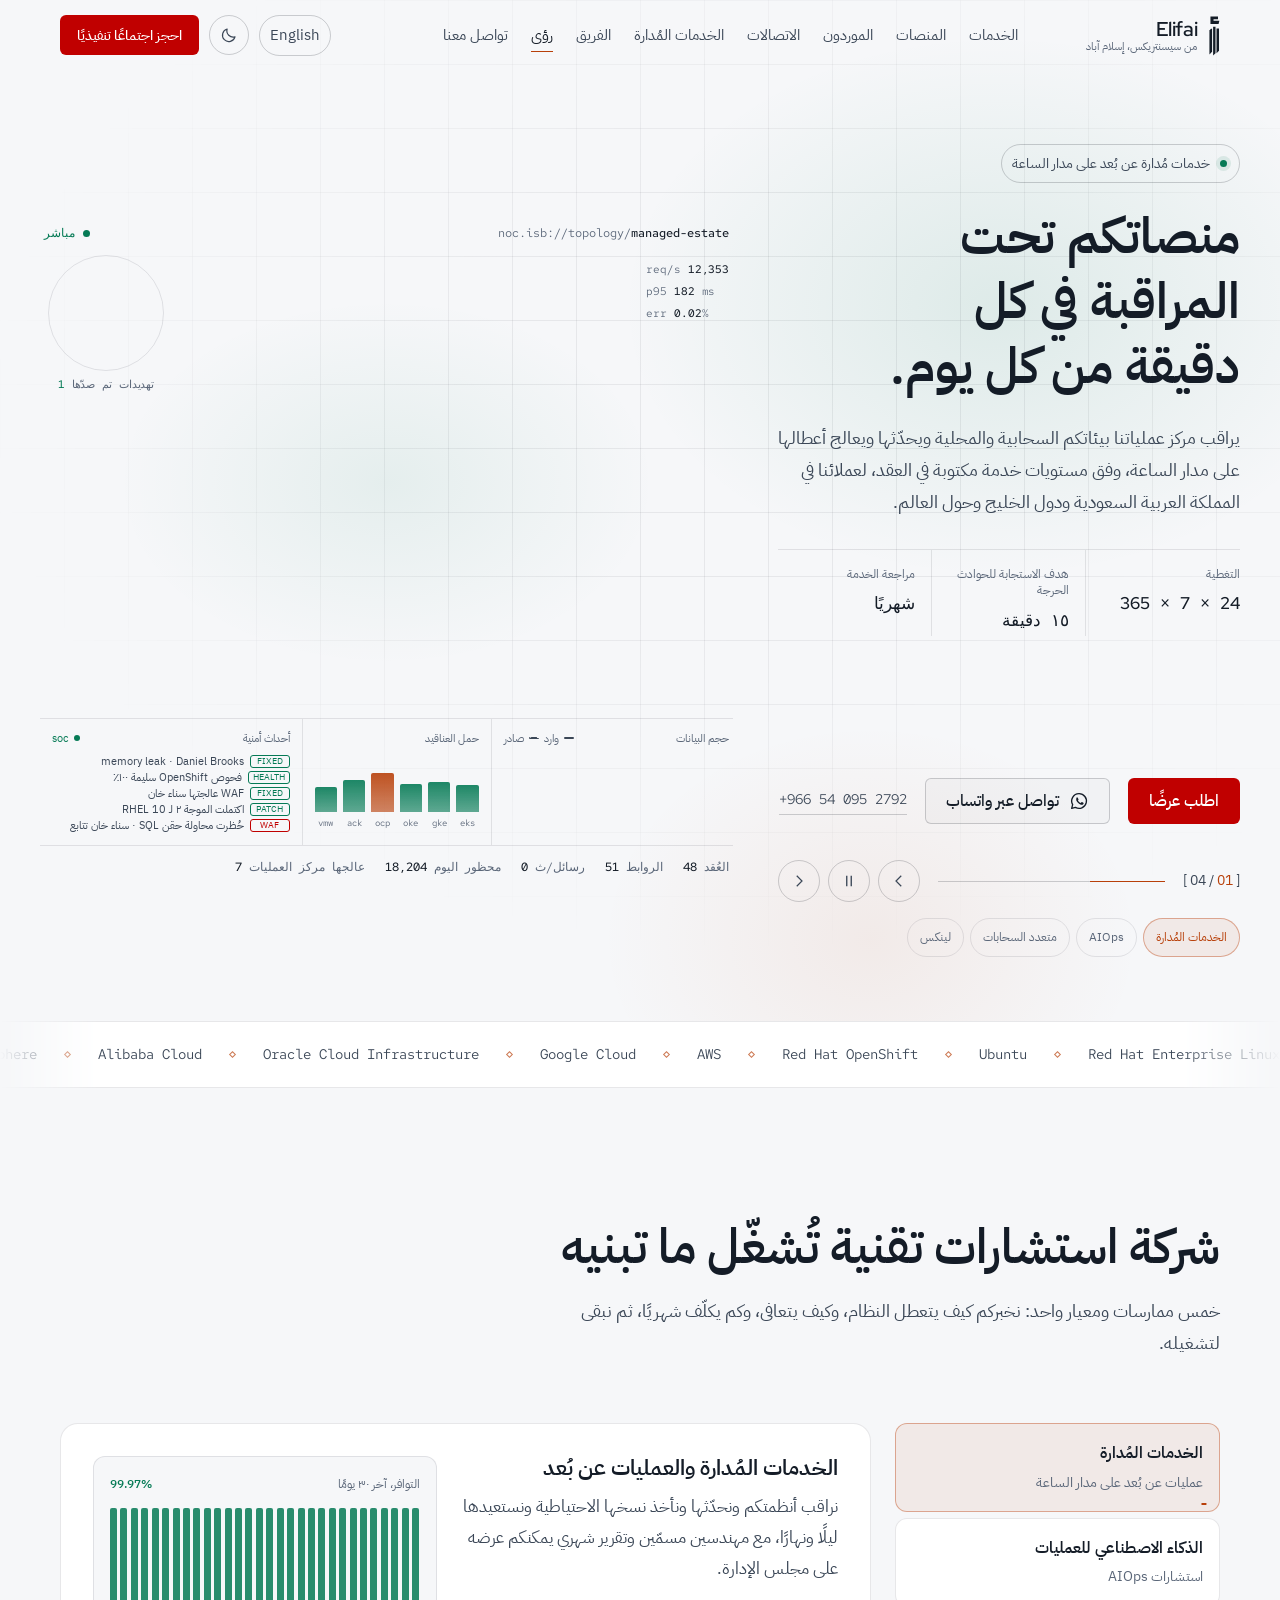
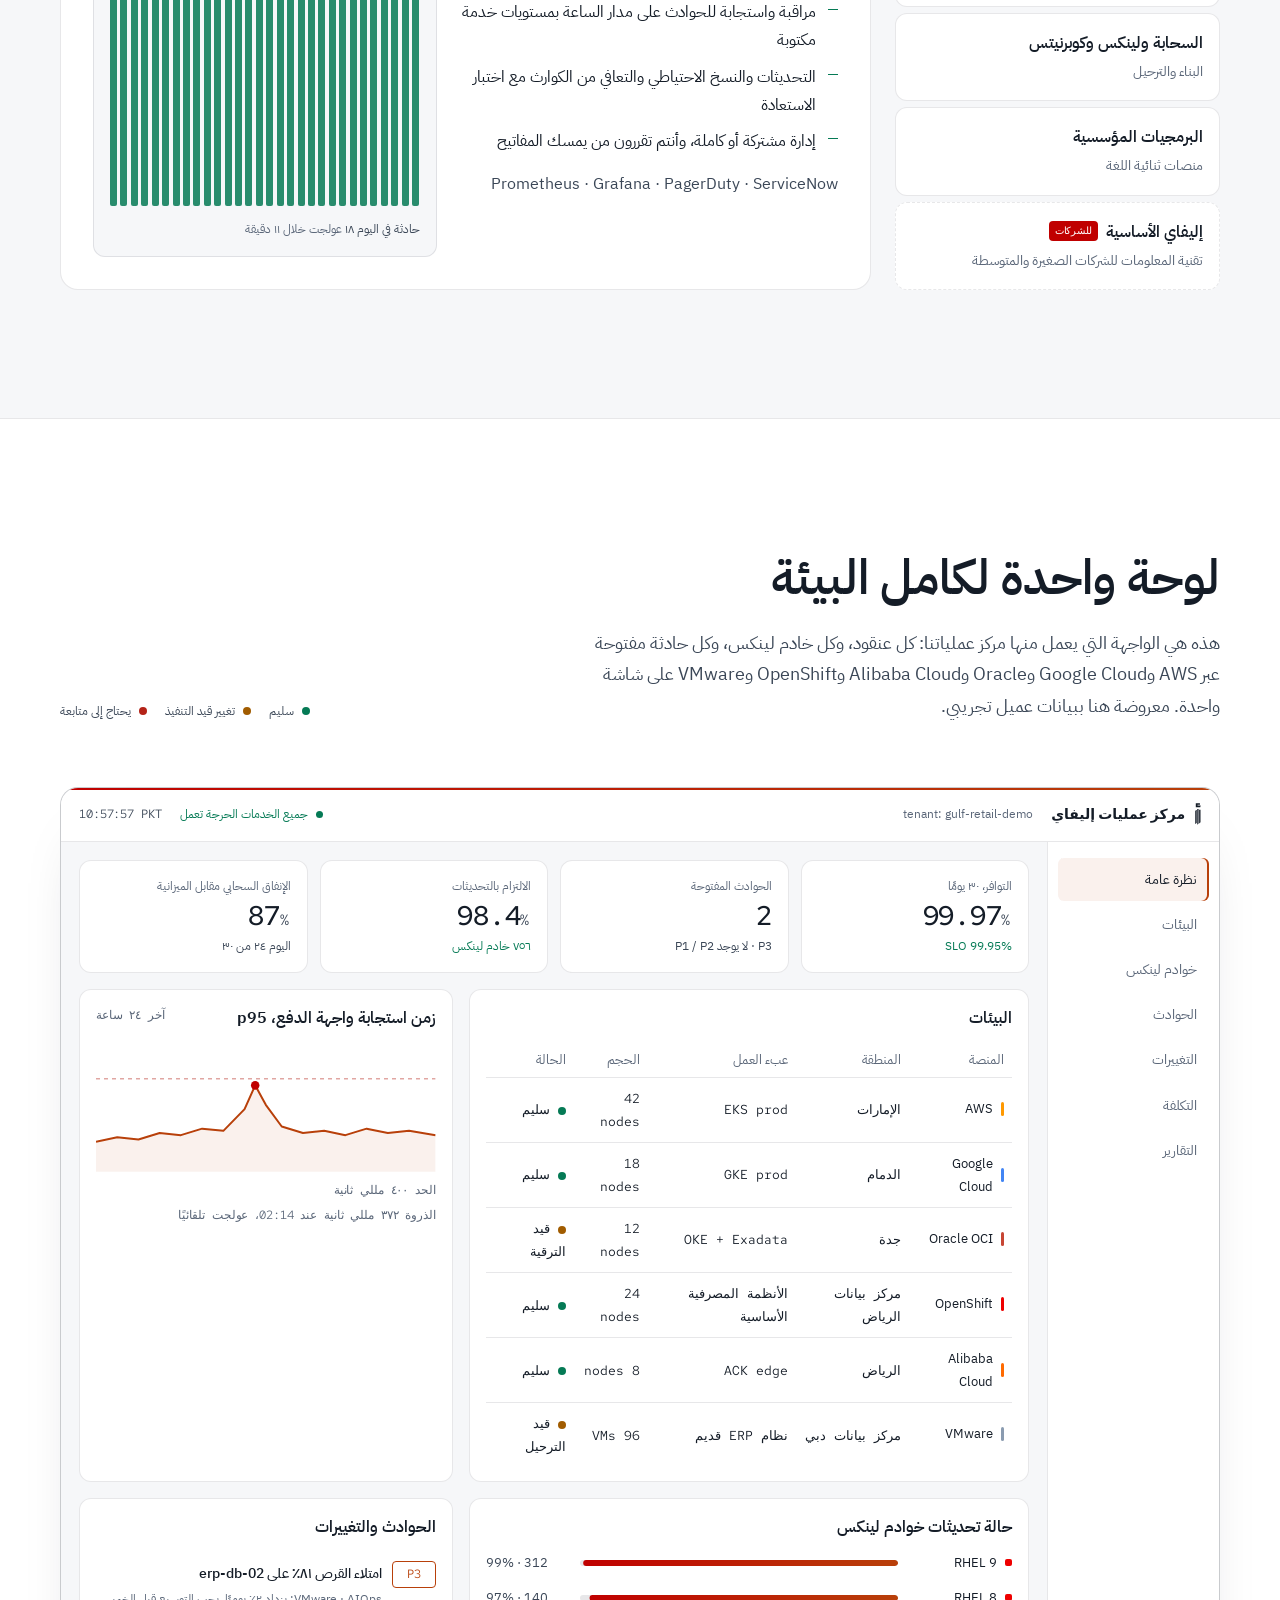
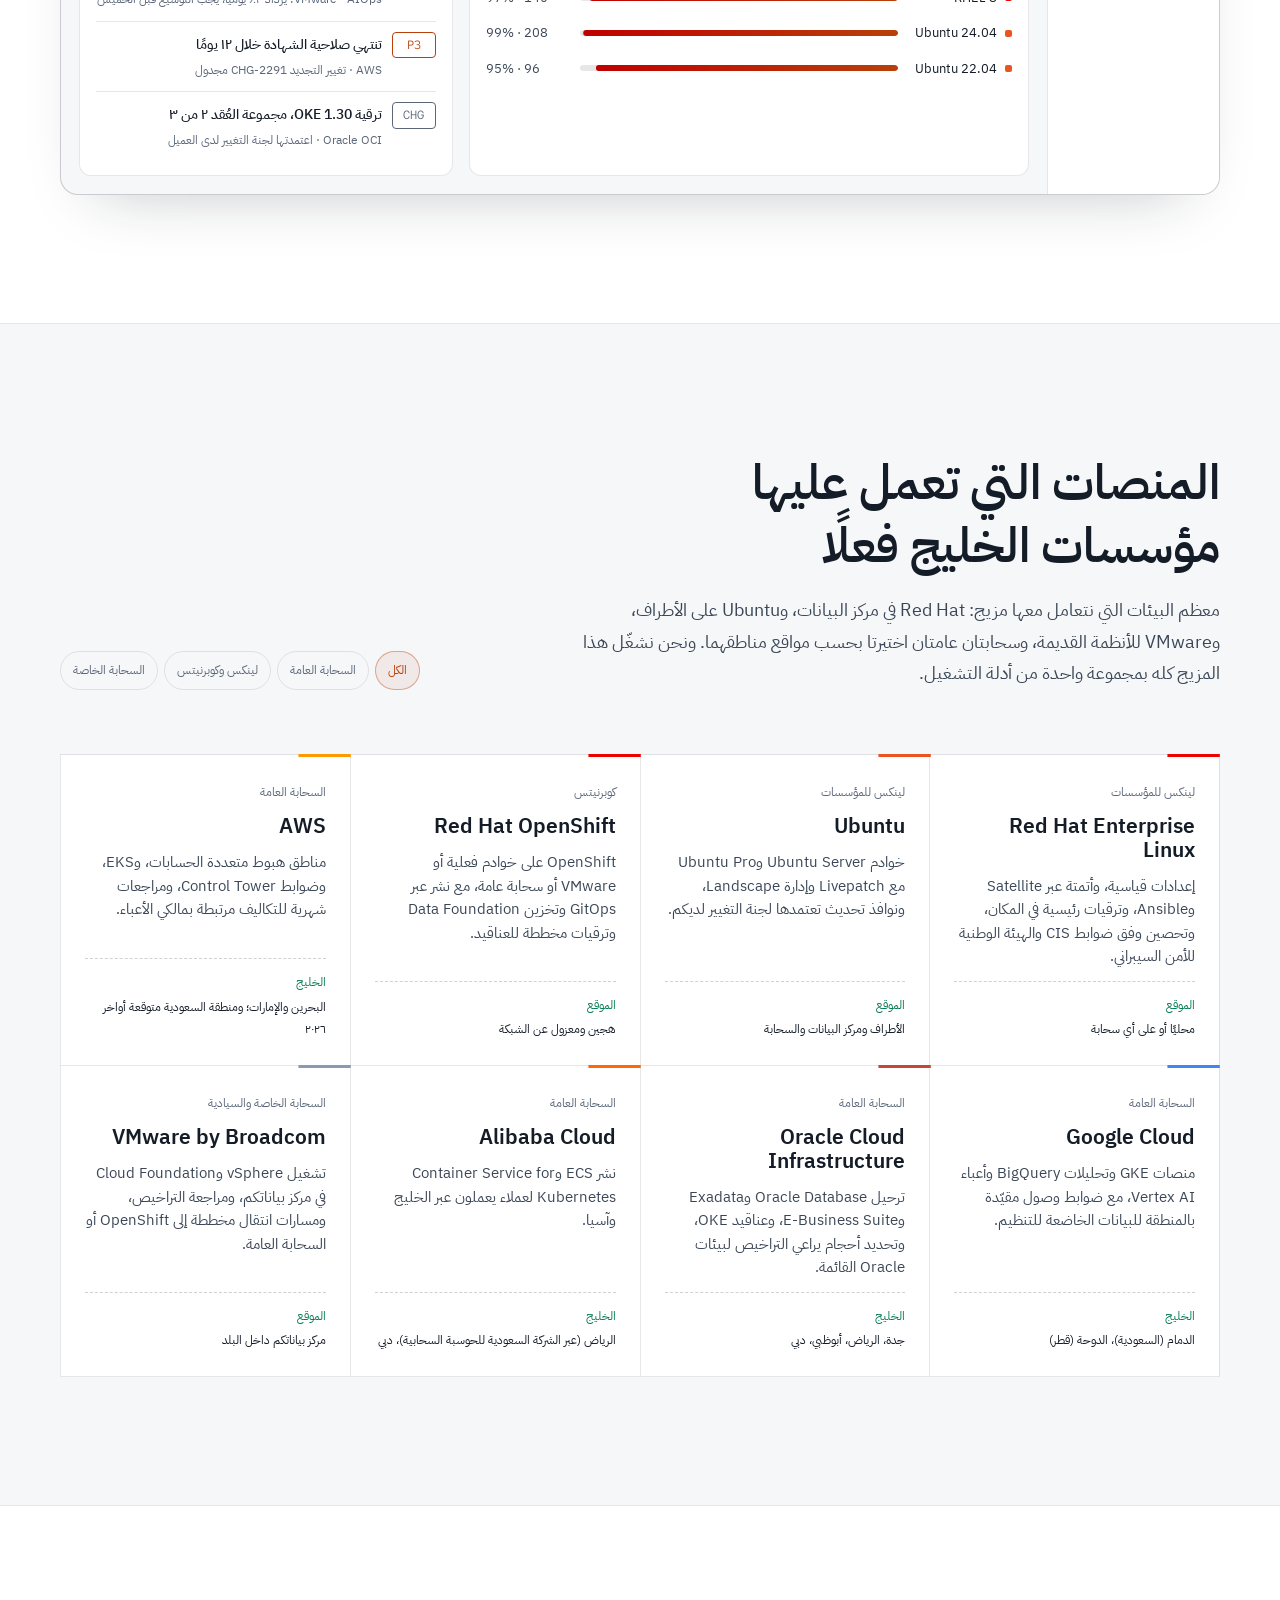
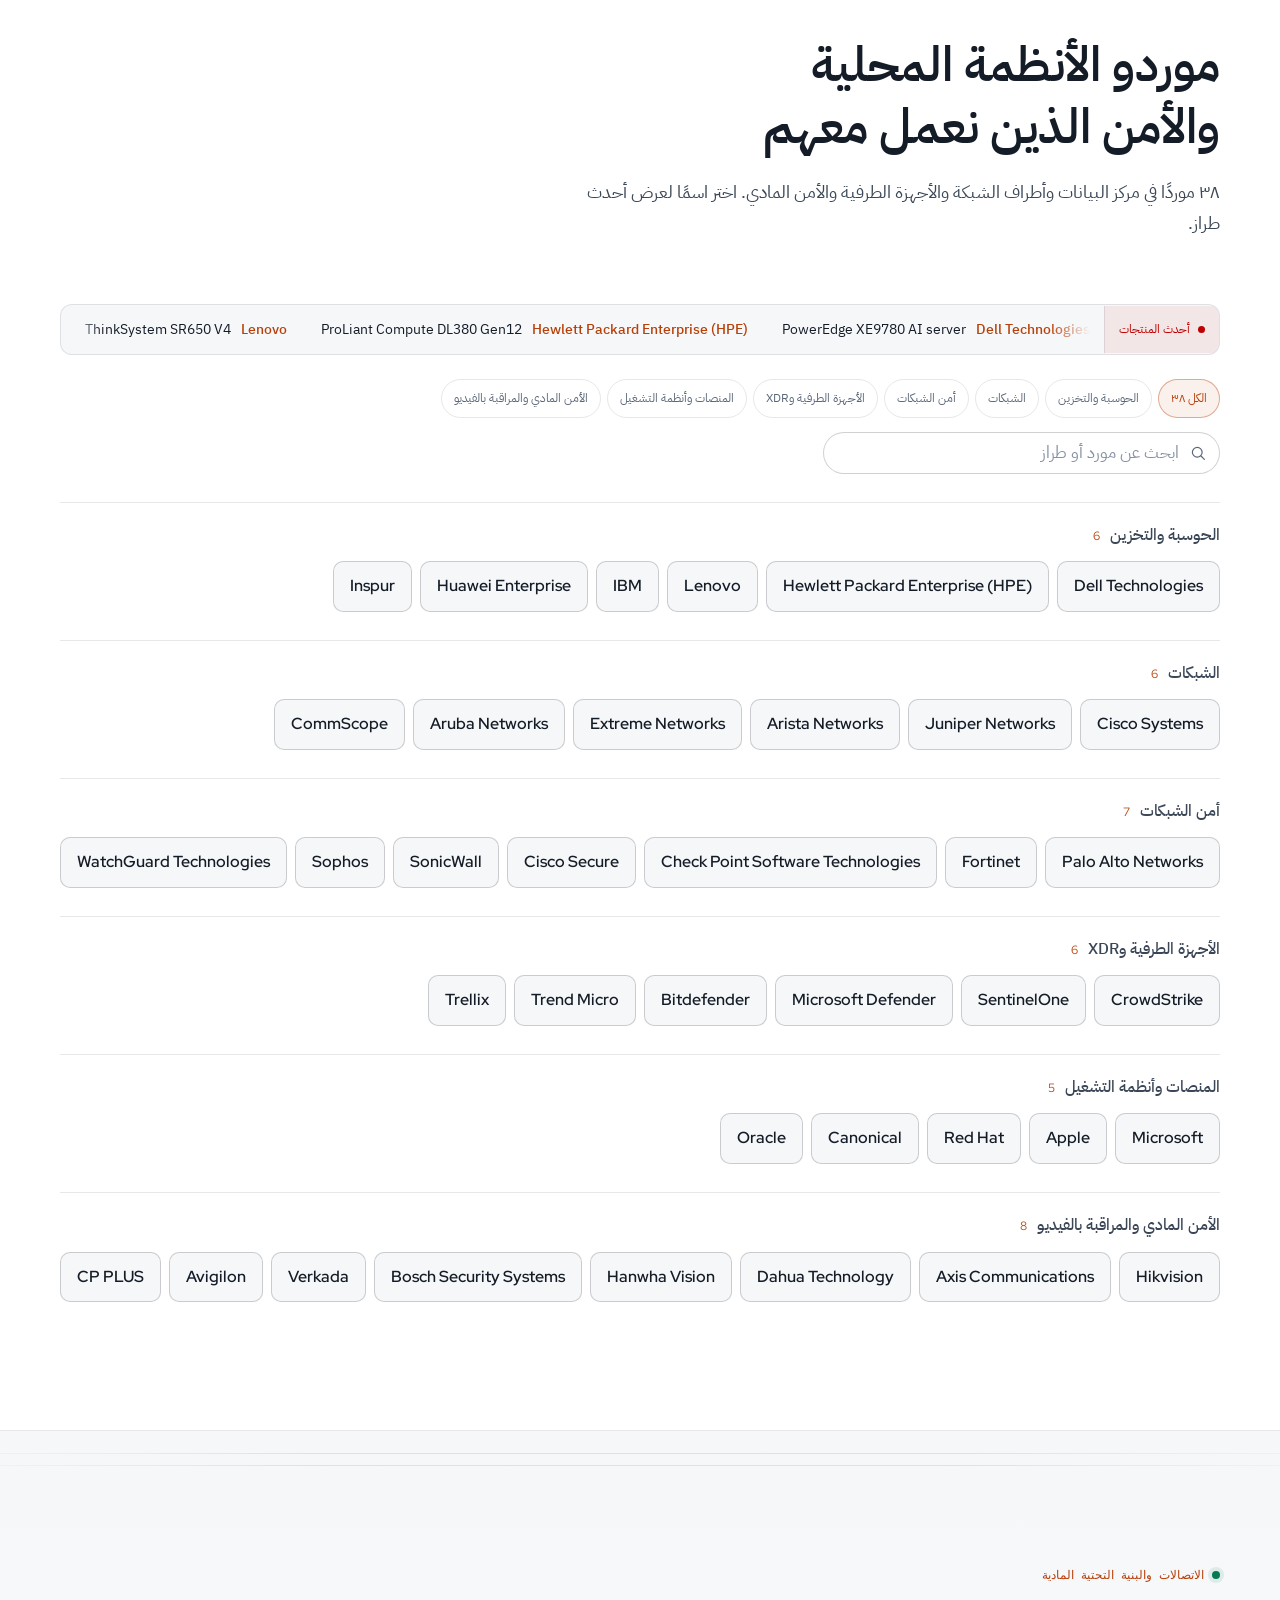
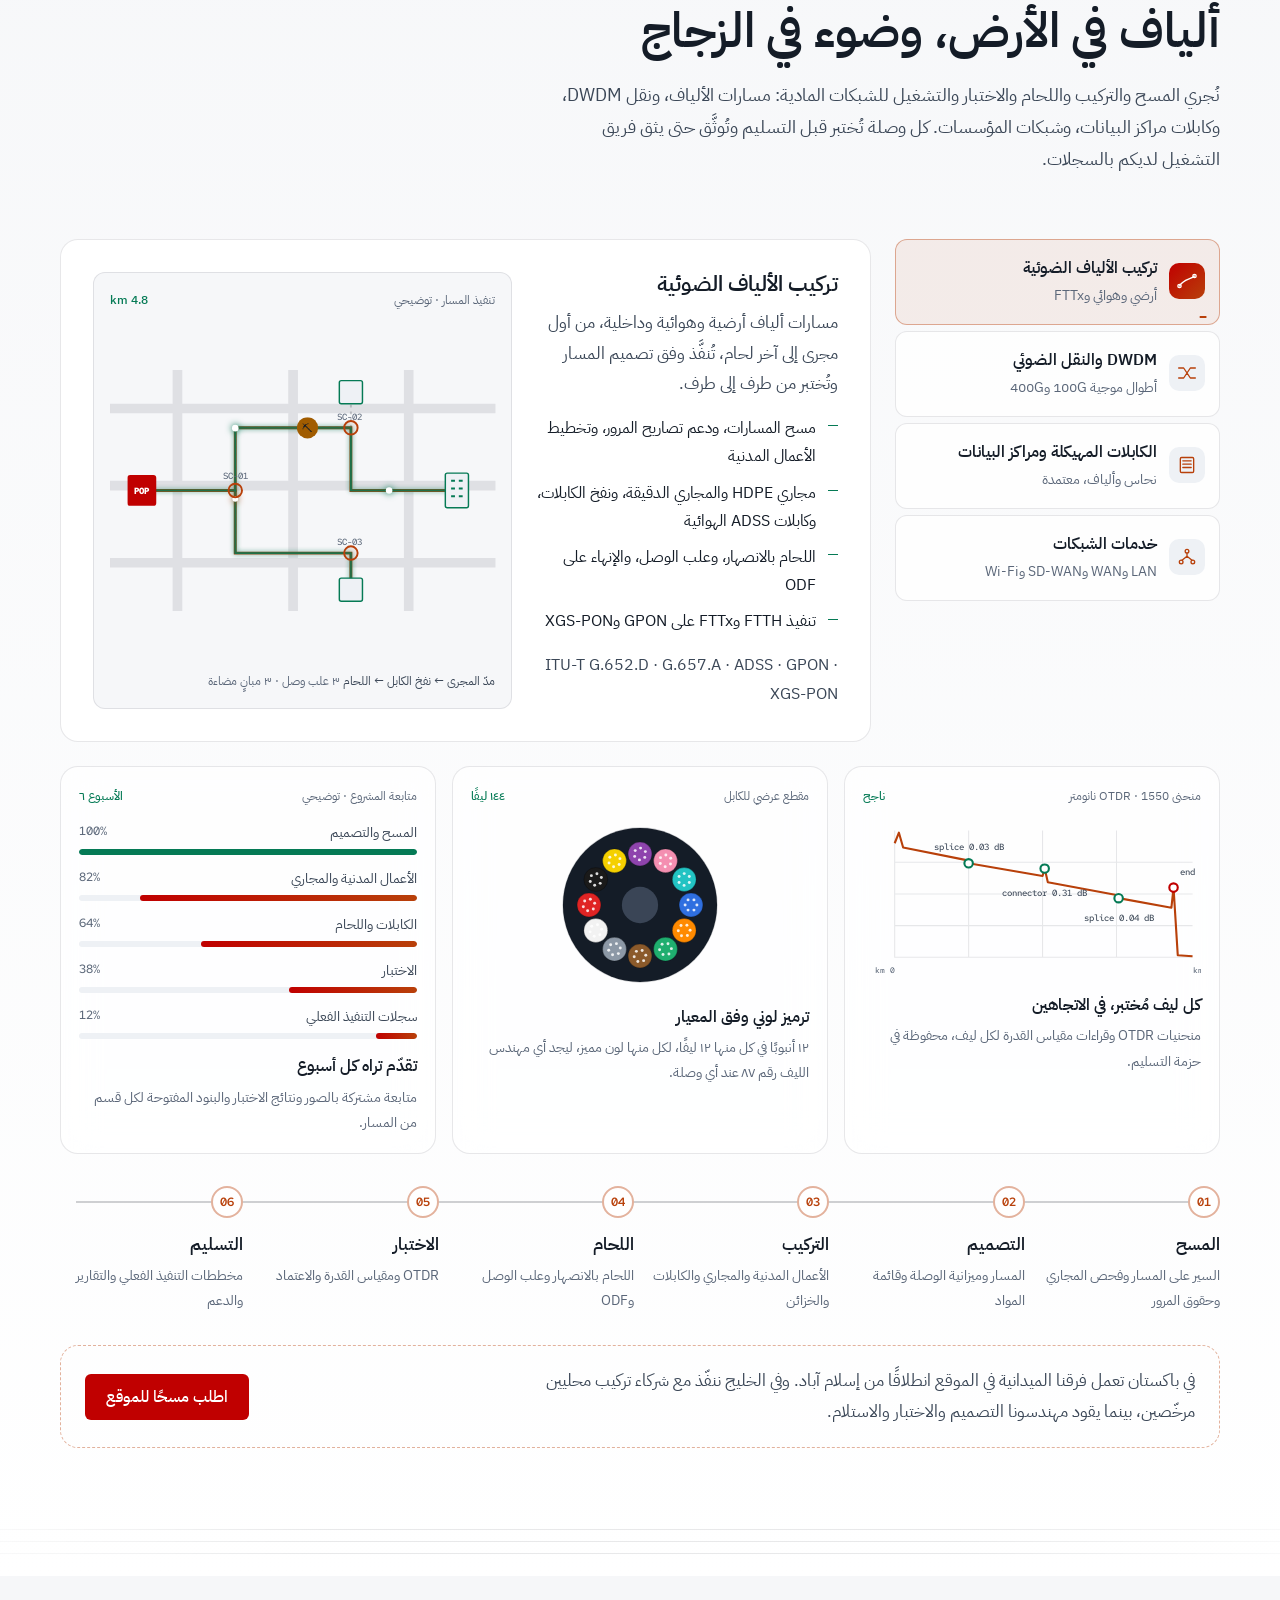
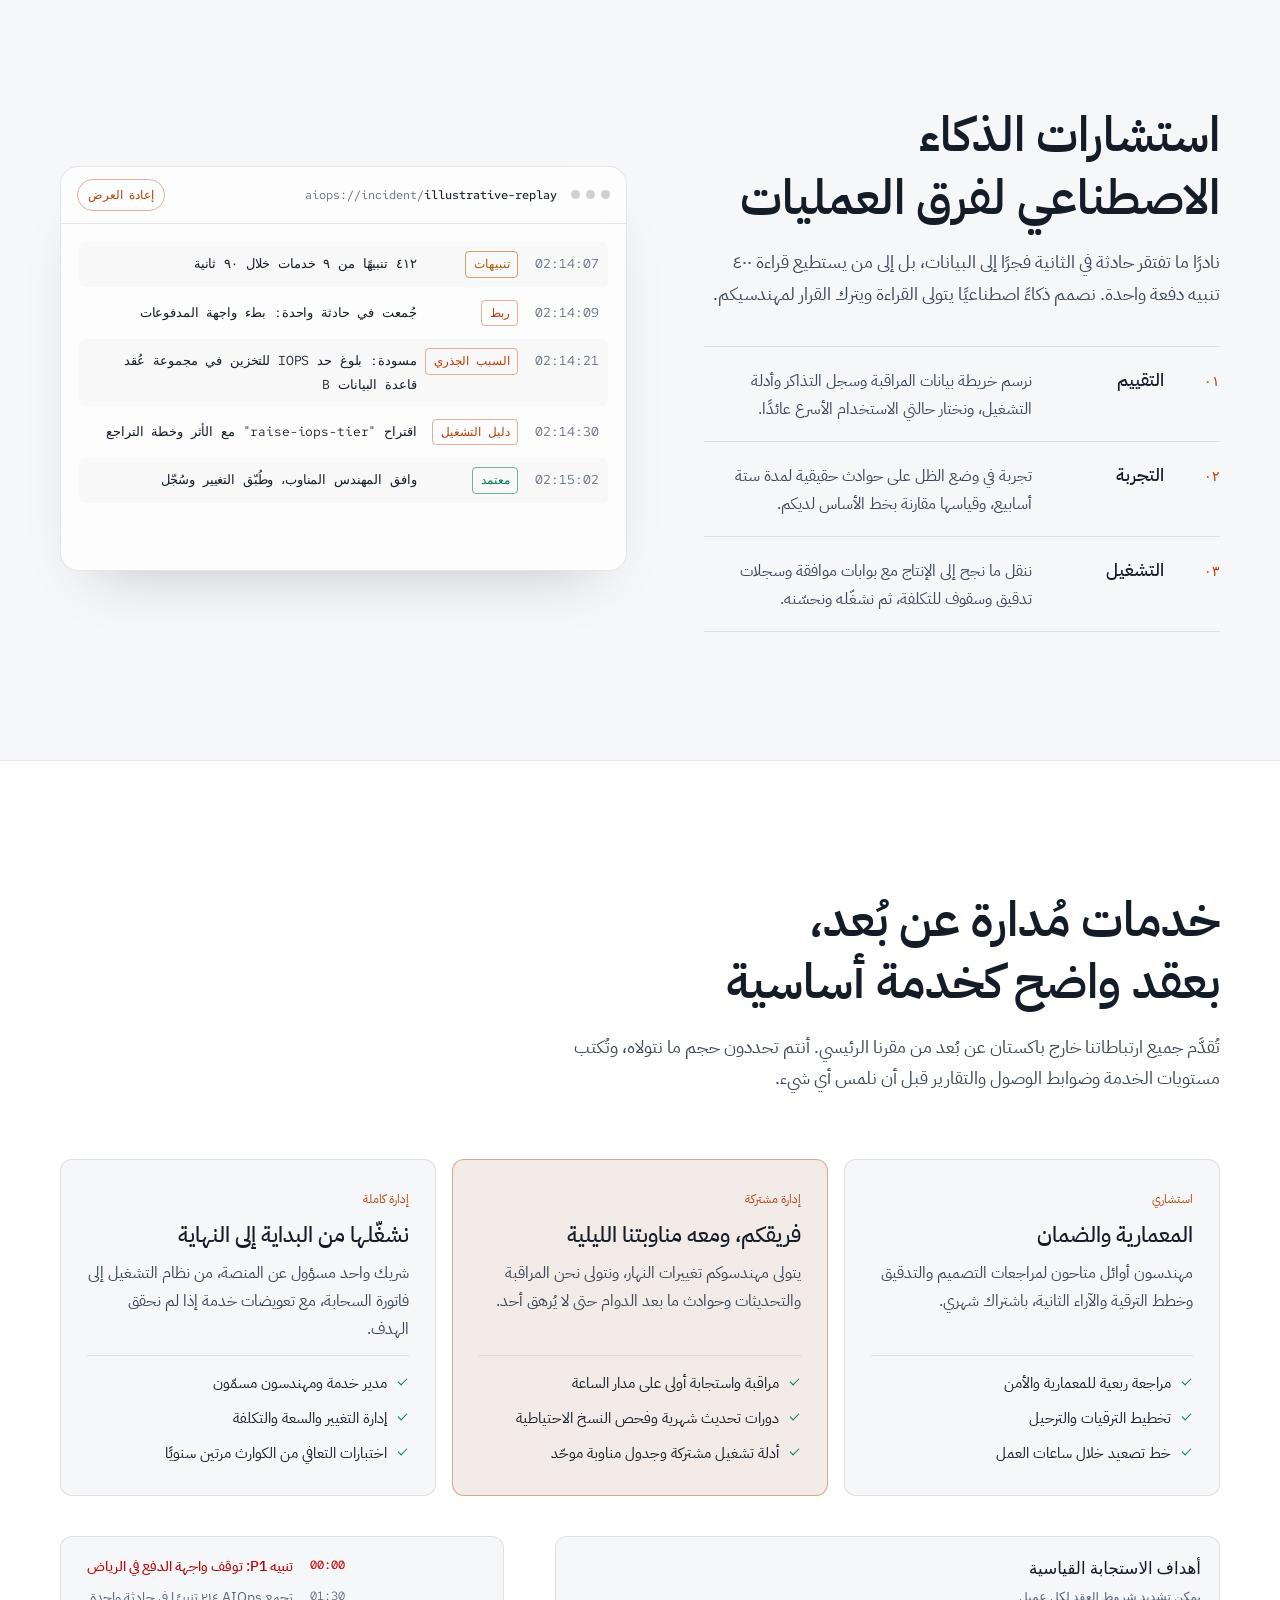
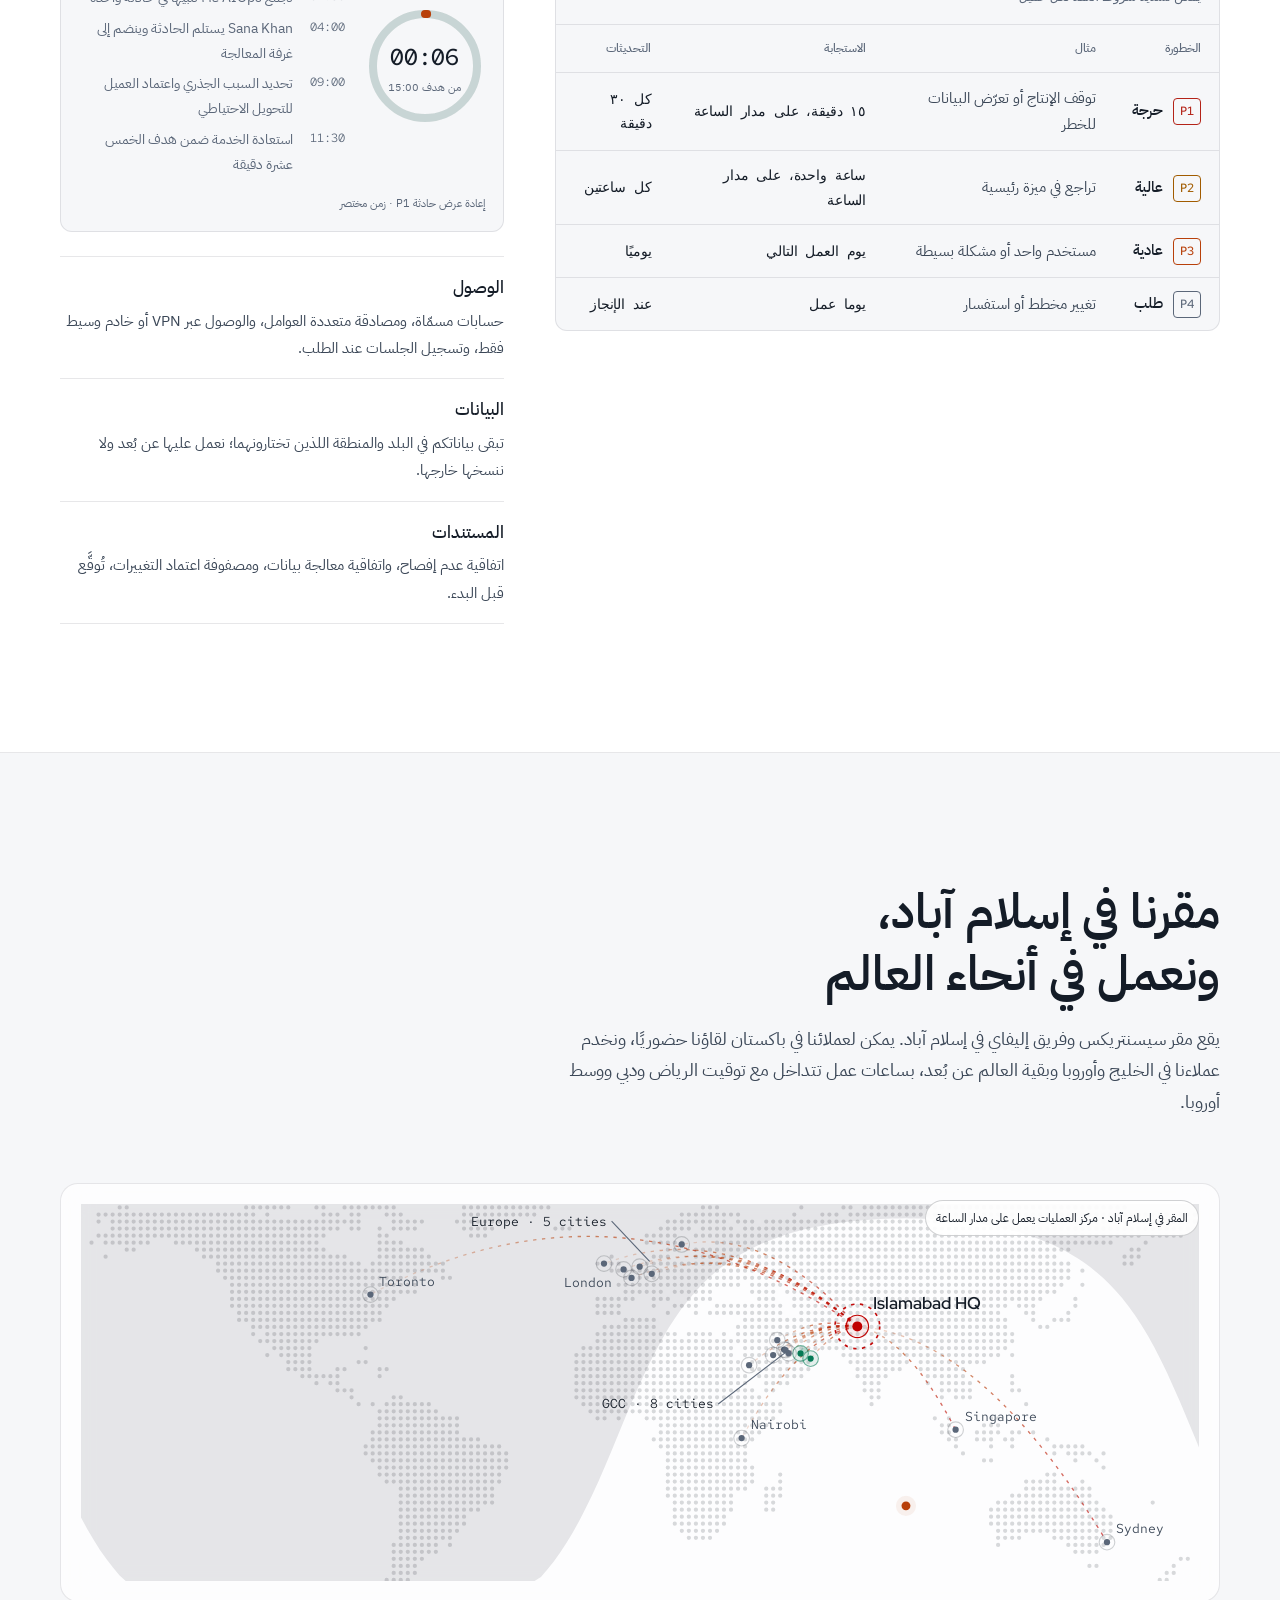
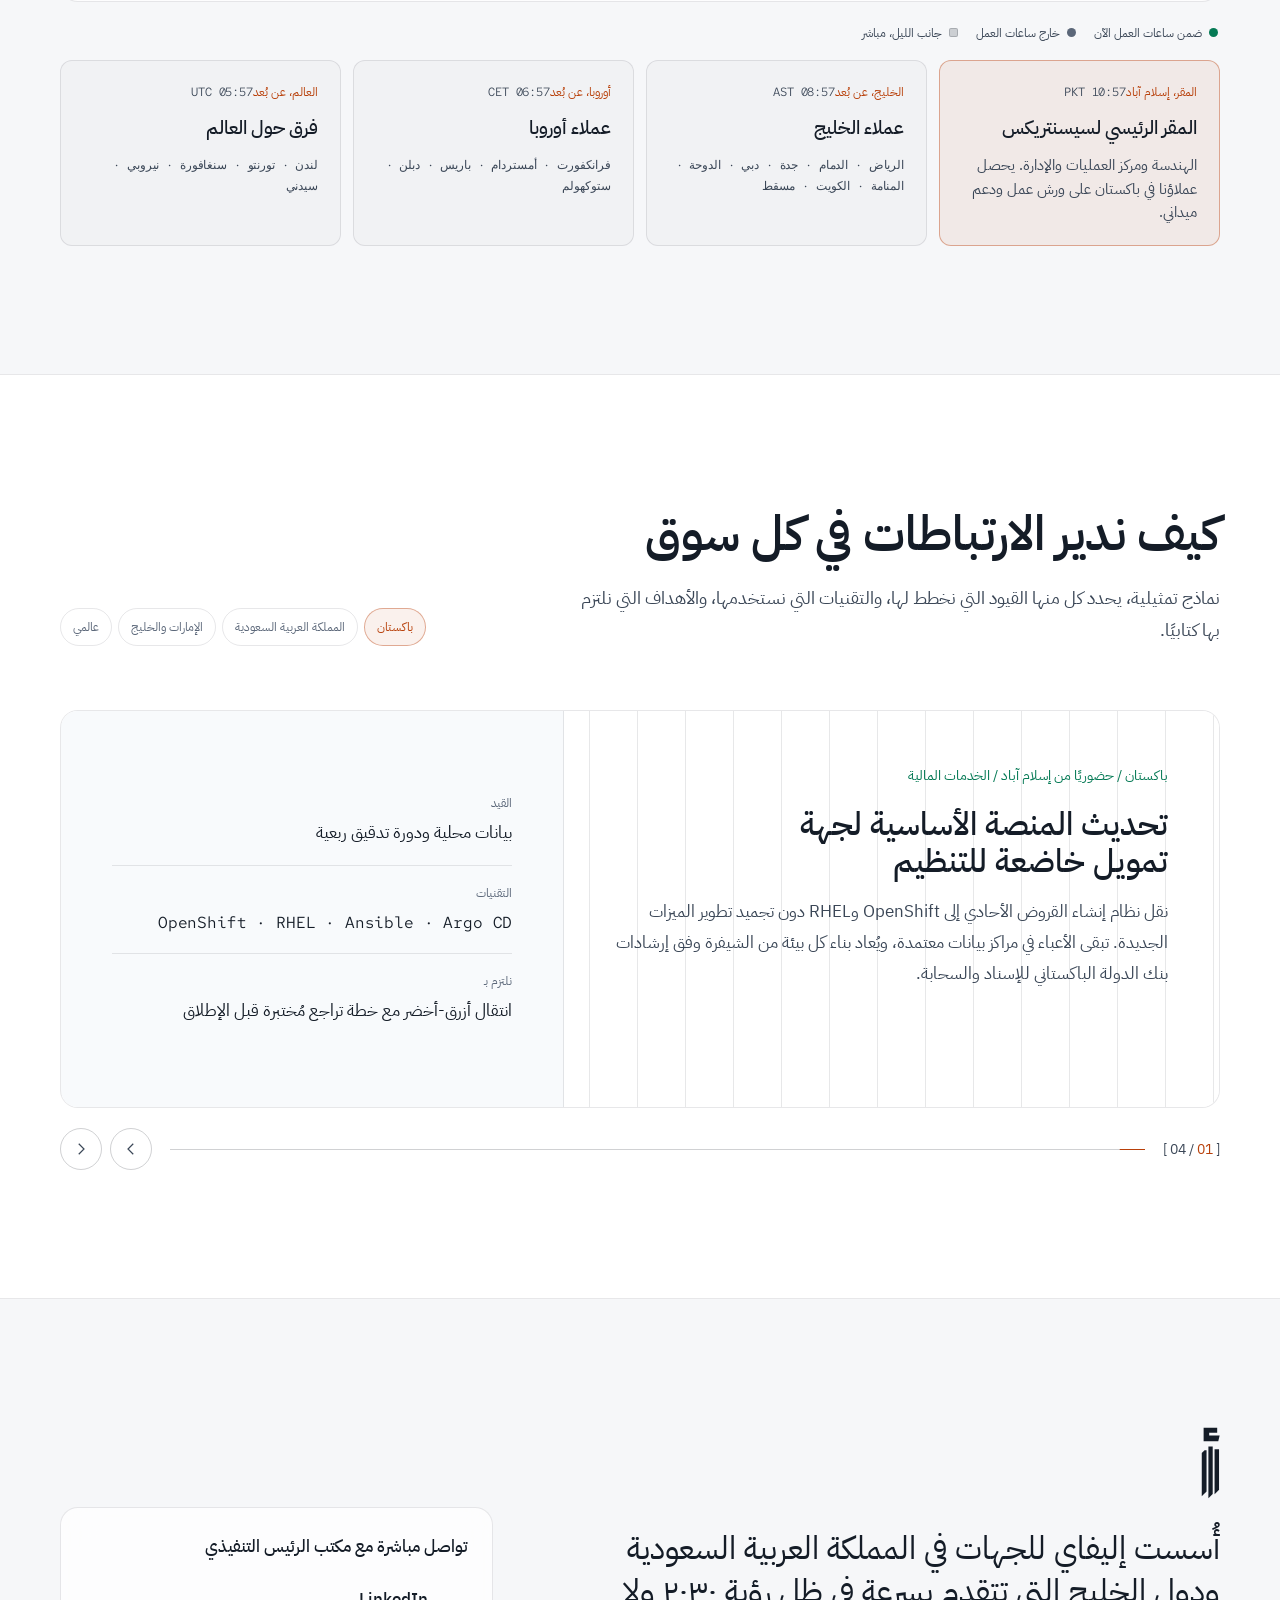
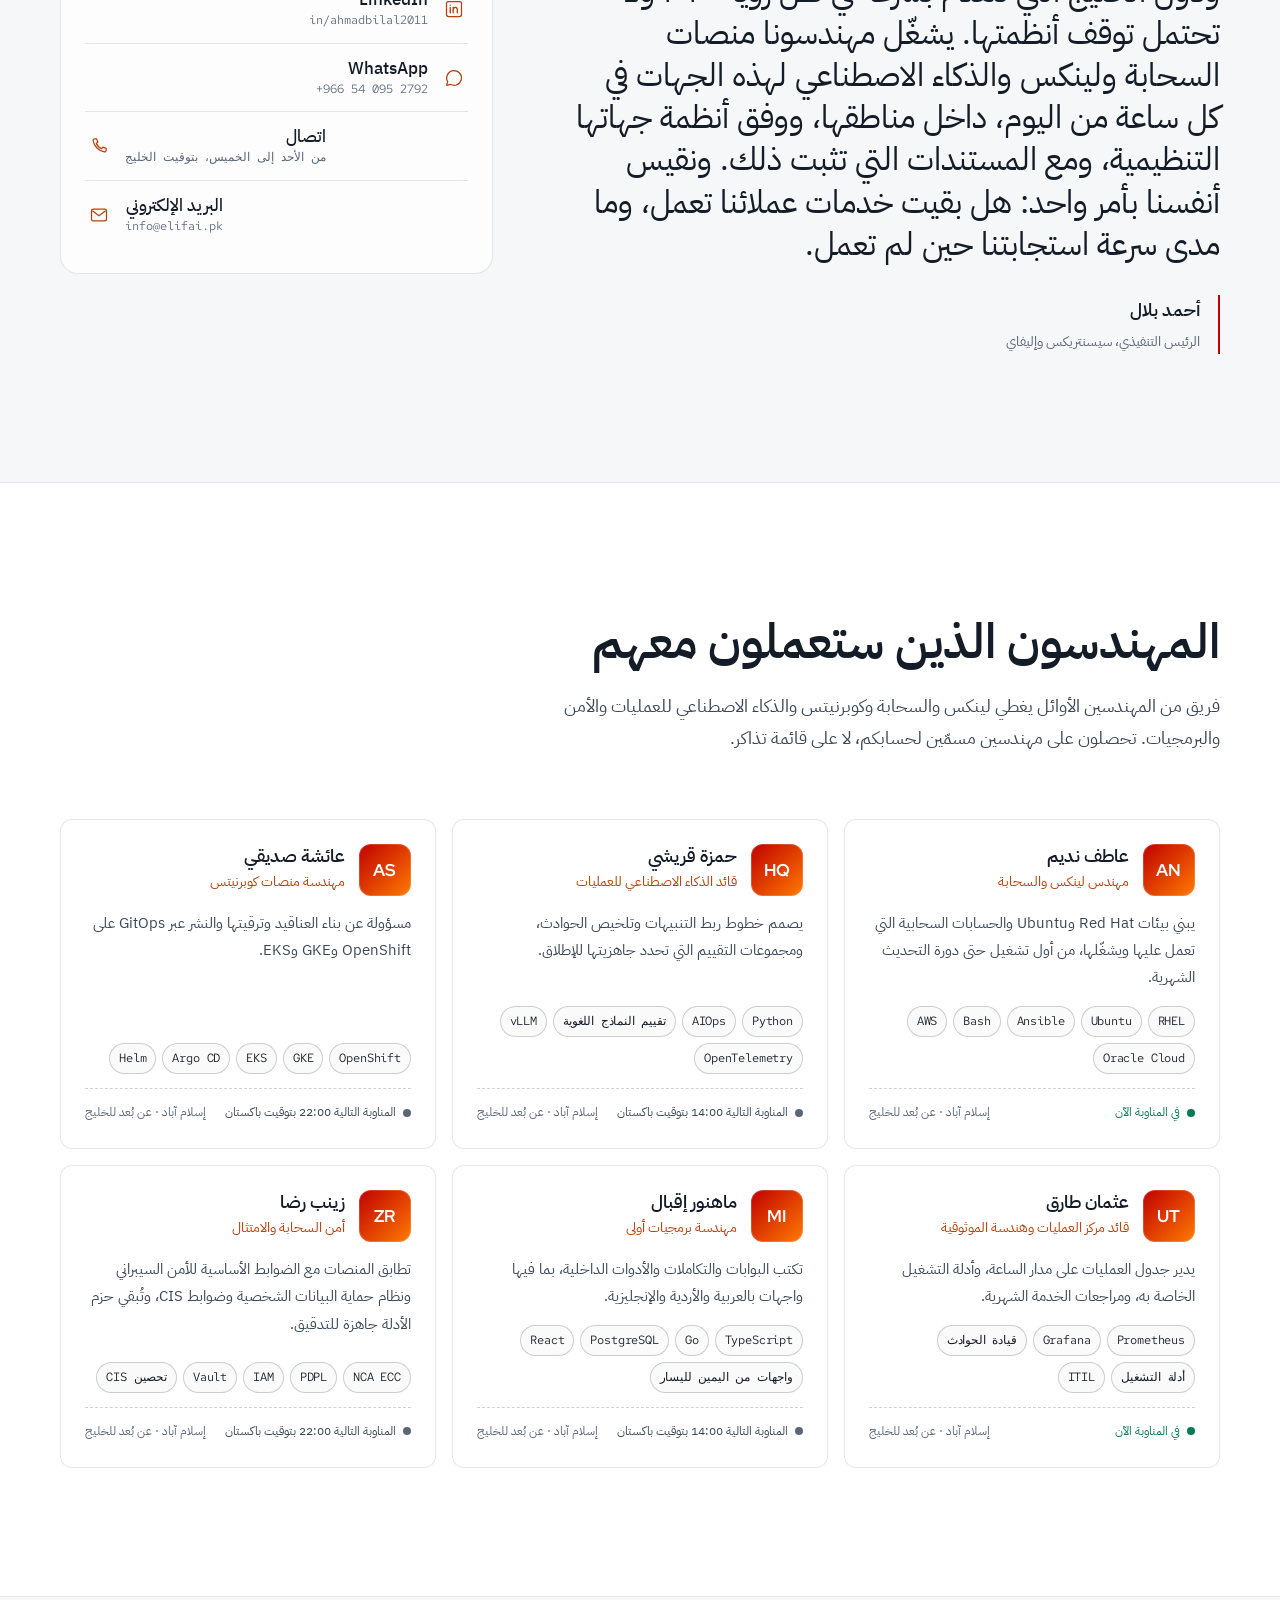
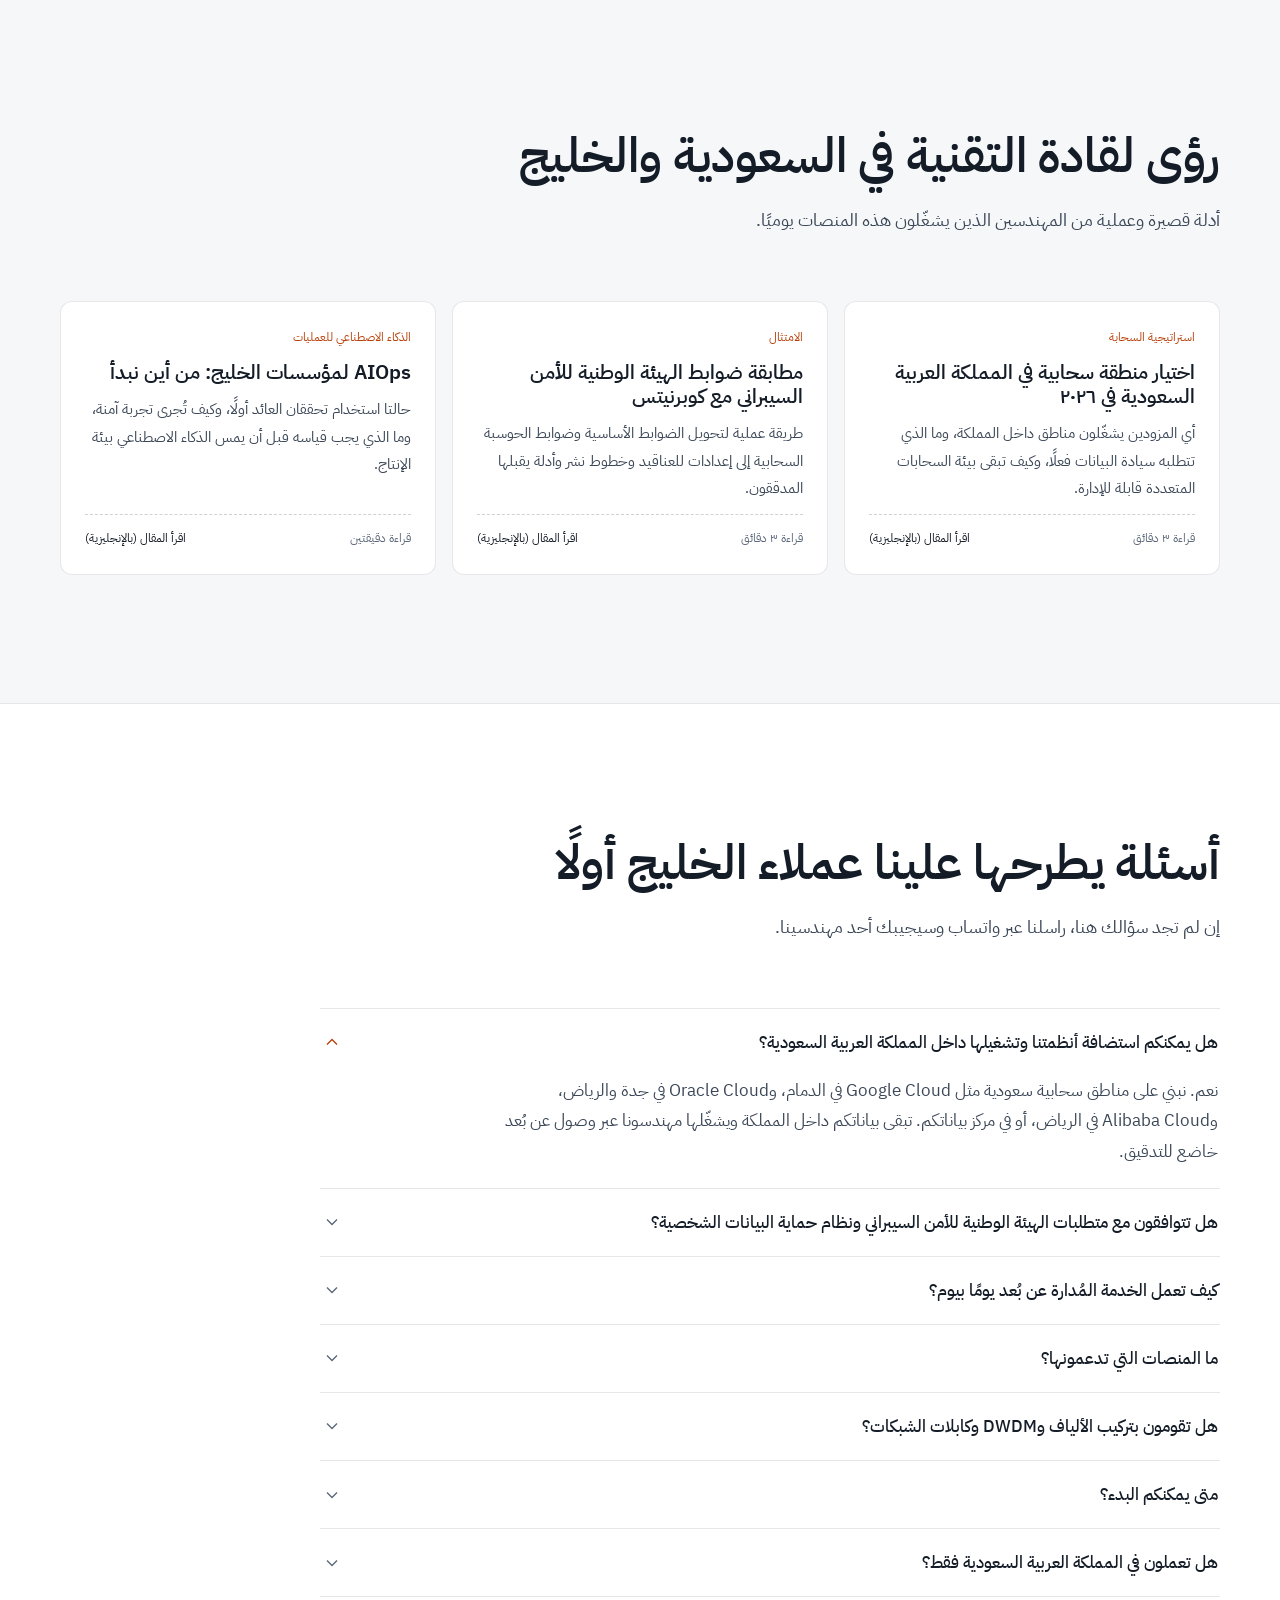
==== commit a4aaf799: "v12: telecom and physical infrastructure section (fibre, DWDM, structured cabling, networking) with " ====
--- a/ar/index.html
+++ b/ar/index.html
@@ -35,8 +35,8 @@
   <link rel="preconnect" href="https://fonts.googleapis.com">
   <link rel="preconnect" href="https://fonts.gstatic.com" crossorigin>
   <link rel="stylesheet" href="https://fonts.googleapis.com/css2?family=IBM+Plex+Sans+Arabic:wght@400;500;600;700&amp;family=Red+Hat+Display:wght@500;600;700&amp;family=Red+Hat+Text:wght@400;500;600&amp;family=Red+Hat+Mono:wght@400;500&amp;display=swap">
-  <link rel="stylesheet" href="/assets/css/main.css?v=11">
-  <script type="module" src="/assets/js/main.js?v=11"></script>
+  <link rel="stylesheet" href="/assets/css/main.css?v=12">
+  <script type="module" src="/assets/js/main.js?v=12"></script>
 
   <script type="application/ld+json">
   {"@context": "https://schema.org", "@type": "ProfessionalService", "name": "Elifai", "url": "https://elifai.pk/ar/", "logo": "https://elifai.pk/assets/img/logo-mark.svg", "email": "info@elifai.pk", "telephone": "+966540952792", "address": {"@type": "PostalAddress", "addressLocality": "Islamabad", "addressCountry": "PK"}, "parentOrganization": {"@type": "Organization", "name": "Sysnetrix Pvt Ltd", "address": {"@type": "PostalAddress", "addressLocality": "Islamabad", "addressCountry": "PK"}}, "areaServed": ["Saudi Arabia", "United Arab Emirates", "Qatar", "Bahrain", "Kuwait", "Oman", "Pakistan", "Worldwide"], "slogan": "Managed cloud and AI operations for Saudi Arabia and the Gulf", "knowsAbout": ["Managed IT services", "AIOps", "Red Hat Enterprise Linux", "Ubuntu", "Red Hat OpenShift", "Kubernetes", "AWS", "Google Cloud", "Oracle Cloud Infrastructure", "Alibaba Cloud", "VMware"], "founder": {"@type": "Person", "name": "Ahmad Bilal", "jobTitle": "Chief Executive Officer", "sameAs": "https://www.linkedin.com/in/ahmadbilal2011/"}, "inLanguage": "ar"}
@@ -44,7 +44,7 @@
 
   
   <script type="application/ld+json">
-  {"@context": "https://schema.org", "@type": "FAQPage", "mainEntity": [{"@type": "Question", "name": "هل يمكنكم استضافة أنظمتنا وتشغيلها داخل المملكة العربية السعودية؟", "acceptedAnswer": {"@type": "Answer", "text": "نعم. نبني على مناطق سحابية سعودية مثل Google Cloud في الدمام، وOracle Cloud في جدة والرياض، وAlibaba Cloud في الرياض، أو في مركز بياناتكم. تبقى بياناتكم داخل المملكة ويشغّلها مهندسونا عبر وصول عن بُعد خاضع للتدقيق."}}, {"@type": "Question", "name": "هل تتوافقون مع متطلبات الهيئة الوطنية للأمن السيبراني ونظام حماية البيانات الشخصية؟", "acceptedAnswer": {"@type": "Answer", "text": "نطابق المنصات التي نبنيها ونشغّلها مع الضوابط الأساسية للأمن السيبراني وضوابط الأمن السيبراني للحوسبة السحابية الصادرة عن الهيئة الوطنية للأمن السيبراني، ومع نظام حماية البيانات الشخصية، ونسلّم الأدلة التي يحتاجها فريق الامتثال لديكم."}}, {"@type": "Question", "name": "كيف تعمل الخدمة المُدارة عن بُعد يومًا بيوم؟", "acceptedAnswer": {"@type": "Answer", "text": "تحصلون على مهندسين مسمّين، ومراقبة على مدار الساعة، وهدف استجابة لحوادث P1 خلال ١٥ دقيقة، وتحديثات وفحوص نسخ احتياطي شهرية، ومراجعة شهرية للخدمة. يتم الوصول عبر حسابات مسمّاة بمصادقة متعددة العوامل، ويمر كل تغيير عبر إجراءات الموافقة لديكم."}}, {"@type": "Question", "name": "ما المنصات التي تدعمونها؟", "acceptedAnswer": {"@type": "Answer", "text": "Red Hat Enterprise Linux وUbuntu وRed Hat OpenShift، وكوبرنيتس على AWS وGoogle Cloud وOracle Cloud وAlibaba Cloud، والسحابة الخاصة على VMware، والأجهزة المحلية من موردين مثل Dell وHPE وCisco وFortinet وPalo Alto Networks."}}, {"@type": "Question", "name": "متى يمكنكم البدء؟", "acceptedAnswer": {"@type": "Answer", "text": "يستغرق الإعداد عادةً من أسبوعين إلى أربعة أسابيع: الوصول والمستندات في الأسبوع الأول، والمراقبة وأدلة التشغيل في الأسبوعين الثاني والثالث، ثم مراجعة التسليم قبل أن نتولى المناوبة."}}, {"@type": "Question", "name": "هل تعملون في المملكة العربية السعودية فقط؟", "acceptedAnswer": {"@type": "Answer", "text": "تركيزنا على المملكة العربية السعودية والخليج، ونخدم أيضًا عملاء في باكستان وأوروبا والمملكة المتحدة وآسيا والمحيط الهادئ عن بُعد، بساعات عمل تتداخل مع توقيت الرياض ودبي ووسط أوروبا."}}], "inLanguage": "ar"}
+  {"@context": "https://schema.org", "@type": "FAQPage", "mainEntity": [{"@type": "Question", "name": "هل يمكنكم استضافة أنظمتنا وتشغيلها داخل المملكة العربية السعودية؟", "acceptedAnswer": {"@type": "Answer", "text": "نعم. نبني على مناطق سحابية سعودية مثل Google Cloud في الدمام، وOracle Cloud في جدة والرياض، وAlibaba Cloud في الرياض، أو في مركز بياناتكم. تبقى بياناتكم داخل المملكة ويشغّلها مهندسونا عبر وصول عن بُعد خاضع للتدقيق."}}, {"@type": "Question", "name": "هل تتوافقون مع متطلبات الهيئة الوطنية للأمن السيبراني ونظام حماية البيانات الشخصية؟", "acceptedAnswer": {"@type": "Answer", "text": "نطابق المنصات التي نبنيها ونشغّلها مع الضوابط الأساسية للأمن السيبراني وضوابط الأمن السيبراني للحوسبة السحابية الصادرة عن الهيئة الوطنية للأمن السيبراني، ومع نظام حماية البيانات الشخصية، ونسلّم الأدلة التي يحتاجها فريق الامتثال لديكم."}}, {"@type": "Question", "name": "كيف تعمل الخدمة المُدارة عن بُعد يومًا بيوم؟", "acceptedAnswer": {"@type": "Answer", "text": "تحصلون على مهندسين مسمّين، ومراقبة على مدار الساعة، وهدف استجابة لحوادث P1 خلال ١٥ دقيقة، وتحديثات وفحوص نسخ احتياطي شهرية، ومراجعة شهرية للخدمة. يتم الوصول عبر حسابات مسمّاة بمصادقة متعددة العوامل، ويمر كل تغيير عبر إجراءات الموافقة لديكم."}}, {"@type": "Question", "name": "ما المنصات التي تدعمونها؟", "acceptedAnswer": {"@type": "Answer", "text": "Red Hat Enterprise Linux وUbuntu وRed Hat OpenShift، وكوبرنيتس على AWS وGoogle Cloud وOracle Cloud وAlibaba Cloud، والسحابة الخاصة على VMware، والأجهزة المحلية من موردين مثل Dell وHPE وCisco وFortinet وPalo Alto Networks."}}, {"@type": "Question", "name": "هل تقومون بتركيب الألياف وDWDM وكابلات الشبكات؟", "acceptedAnswer": {"@type": "Answer", "text": "نعم. نُجري مسح مسارات الألياف وتركيبها ولحامها واختبارها، ونشغّل أنظمة النقل الضوئي DWDM، ونركّب كابلات مهيكلة معتمدة وشبكات مؤسسات. في باكستان تعمل فرقنا الميدانية في الموقع، وفي الخليج ننفّذ مع شركاء تركيب محليين مرخّصين، بينما يقود مهندسونا التصميم والاختبار والاستلام."}}, {"@type": "Question", "name": "متى يمكنكم البدء؟", "acceptedAnswer": {"@type": "Answer", "text": "يستغرق الإعداد عادةً من أسبوعين إلى أربعة أسابيع: الوصول والمستندات في الأسبوع الأول، والمراقبة وأدلة التشغيل في الأسبوعين الثاني والثالث، ثم مراجعة التسليم قبل أن نتولى المناوبة."}}, {"@type": "Question", "name": "هل تعملون في المملكة العربية السعودية فقط؟", "acceptedAnswer": {"@type": "Answer", "text": "تركيزنا على المملكة العربية السعودية والخليج، ونخدم أيضًا عملاء في باكستان وأوروبا والمملكة المتحدة وآسيا والمحيط الهادئ عن بُعد، بساعات عمل تتداخل مع توقيت الرياض ودبي ووسط أوروبا."}}], "inLanguage": "ar"}
   </script>
 </head>
 <body>
@@ -66,6 +66,7 @@
           <li><a href="#capabilities">الخدمات</a></li>
           <li><a href="#platforms">المنصات</a></li>
           <li><a href="#ecosystem">الموردون</a></li>
+          <li><a href="#telecom">الاتصالات</a></li>
           <li><a href="#managed">الخدمات المُدارة</a></li>
           <li><a href="#team">الفريق</a></li>
           <li><a href="#insights">رؤى</a></li>
@@ -93,6 +94,7 @@
         <li><a href="#noc">مركز العمليات</a></li>
         <li><a href="#platforms">المنصات</a></li>
         <li><a href="#ecosystem">الموردون</a></li>
+        <li><a href="#telecom">الاتصالات والألياف</a></li>
         <li><a href="#aiops">عمليات الذكاء الاصطناعي</a></li>
         <li><a href="#managed">الخدمات المُدارة</a></li>
         <li><a href="#team">الفريق</a></li>
@@ -811,6 +813,240 @@
     </section>
 
     <!-- ============ AI OPERATIONS ============ -->
+    <section class="section section-fiber" id="telecom" aria-labelledby="tel-heading">
+      <div class="fiber-bg" aria-hidden="true"><i></i><i></i><i></i><i></i><i></i></div>
+      <div class="wrap">
+        <header class="section-head">
+          <p class="tel-kicker mono"><span class="live-dot" aria-hidden="true"></span> الاتصالات والبنية التحتية المادية</p>
+          <h2 id="tel-heading" class="section-title">ألياف في الأرض، وضوء في الزجاج</h2>
+          <p class="section-lede">نُجري المسح والتركيب واللحام والاختبار والتشغيل للشبكات المادية: مسارات الألياف، ونقل DWDM، وكابلات مراكز البيانات، وشبكات المؤسسات. كل وصلة تُختبر قبل التسليم وتُوثَّق حتى يثق فريق التشغيل لديكم بالسجلات.</p>
+        </header>
+
+        <div class="tel" data-tel>
+          <div class="tel-tabs" role="tablist" aria-label="خدمات الاتصالات">
+            <button type="button" role="tab" id="tel-t1" aria-controls="tel-p1" aria-selected="true" data-tel-tab="0">
+              <span class="tel-tab-ic" aria-hidden="true"><svg viewBox="0 0 24 24"><path d="M3 18c4-8 14-8 18-12"/><circle cx="3" cy="18" r="2"/><circle cx="21" cy="6" r="2"/></svg></span>
+              <span><span class="tel-tab-title">تركيب الألياف الضوئية</span><span class="tel-tab-sub">أرضي وهوائي وFTTx</span></span>
+              <span class="tel-tab-bar" aria-hidden="true"><i></i></span>
+            </button>
+            <button type="button" role="tab" id="tel-t2" aria-controls="tel-p2" aria-selected="false" tabindex="-1" data-tel-tab="1">
+              <span class="tel-tab-ic" aria-hidden="true"><svg viewBox="0 0 24 24"><path d="M2 6h6l4 6-4 6H2M22 6h-6l-4 6 4 6h6"/></svg></span>
+              <span><span class="tel-tab-title">DWDM والنقل الضوئي</span><span class="tel-tab-sub">أطوال موجية 100G و400G</span></span>
+              <span class="tel-tab-bar" aria-hidden="true"><i></i></span>
+            </button>
+            <button type="button" role="tab" id="tel-t3" aria-controls="tel-p3" aria-selected="false" tabindex="-1" data-tel-tab="2">
+              <span class="tel-tab-ic" aria-hidden="true"><svg viewBox="0 0 24 24"><rect x="4" y="3" width="16" height="18" rx="1.5"/><path d="M7 7h10M7 11h10M7 15h10"/></svg></span>
+              <span><span class="tel-tab-title">الكابلات المهيكلة ومراكز البيانات</span><span class="tel-tab-sub">نحاس وألياف، معتمدة</span></span>
+              <span class="tel-tab-bar" aria-hidden="true"><i></i></span>
+            </button>
+            <button type="button" role="tab" id="tel-t4" aria-controls="tel-p4" aria-selected="false" tabindex="-1" data-tel-tab="3">
+              <span class="tel-tab-ic" aria-hidden="true"><svg viewBox="0 0 24 24"><circle cx="12" cy="5" r="2.2"/><circle cx="5" cy="18" r="2.2"/><circle cx="19" cy="18" r="2.2"/><path d="M12 7v4M12 11l-6 5M12 11l6 5"/></svg></span>
+              <span><span class="tel-tab-title">خدمات الشبكات</span><span class="tel-tab-sub">LAN وWAN وSD-WAN وWi-Fi</span></span>
+              <span class="tel-tab-bar" aria-hidden="true"><i></i></span>
+            </button>
+          </div>
+
+          <div class="tel-panels">
+            <article class="tel-panel is-active" role="tabpanel" id="tel-p1" aria-labelledby="tel-t1" data-tel-panel>
+              <div class="tel-copy">
+                <h3>تركيب الألياف الضوئية</h3>
+                <p>مسارات ألياف أرضية وهوائية وداخلية، من أول مجرى إلى آخر لحام، تُنفَّذ وفق تصميم المسار وتُختبر من طرف إلى طرف.</p>
+                <ul class="cap-points">
+                  <li>مسح المسارات، ودعم تصاريح المرور، وتخطيط الأعمال المدنية</li>
+                  <li>مجاري HDPE والمجاري الدقيقة، ونفخ الكابلات، وكابلات ADSS الهوائية</li>
+                  <li>اللحام بالانصهار، وعلب الوصل، والإنهاء على ODF</li>
+                  <li>تنفيذ FTTH وFTTx على GPON وXGS-PON</li>
+                </ul>
+                <p class="cap-stack mono">ITU-T G.652.D · G.657.A · ADSS · GPON · XGS-PON</p>
+              </div>
+              <figure class="tel-viz" aria-hidden="true">
+                <p class="viz-title mono">تنفيذ المسار · توضيحي <b data-tel-km>0.0 km</b></p>
+                <svg class="tel-route" viewBox="0 0 400 250">
+                  <g class="streets"><path d="M0 40H400M0 120H400M0 200H400M70 0V250M190 0V250M310 0V250"/></g>
+                  <path class="route-base" d="M40 125 H130 V60 H250 V125 H360 M130 125 V190 H250 M250 60 V25 M250 190 V230"/>
+                  <path class="route-dig" pathLength="100" d="M40 125 H130 V60 H250 V125 H360"/>
+                  <path class="route-dig d2" pathLength="100" d="M130 125 V190 H250 V230"/>
+                  <path class="route-light" id="tel-r1" d="M40 125 H130 V60 H250 V125 H360"/>
+                  <path class="route-light" id="tel-r2" d="M130 125 V190 H250 V230"/>
+                  <circle class="pkt" r="3.4"><animateMotion dur="3.2s" repeatCount="indefinite"><mpath href="#tel-r1"/></animateMotion></circle>
+                  <circle class="pkt" r="3.4"><animateMotion dur="3.2s" begin="1.6s" repeatCount="indefinite"><mpath href="#tel-r1"/></animateMotion></circle>
+                  <circle class="pkt alt" r="3"><animateMotion dur="2.6s" begin=".6s" repeatCount="indefinite"><mpath href="#tel-r2"/></animateMotion></circle>
+                  <g class="pop" transform="translate(40 125)"><rect x="-22" y="-16" width="30" height="32" rx="3"/><text x="-7" y="4" text-anchor="middle">POP</text></g>
+                  <g class="closure" transform="translate(130 125)"><circle r="7"/><text y="-12" text-anchor="middle">SC-01</text></g>
+                  <g class="closure" transform="translate(250 60)"><circle r="7"/><text x="12" y="-8">SC-02</text></g>
+                  <g class="closure" transform="translate(250 190)"><circle r="7"/><text x="12" y="-8">SC-03</text></g>
+                  <g class="bldg" transform="translate(360 125)"><rect x="-12" y="-18" width="24" height="36" rx="2"/><path d="M-6 -10h4M2 -10h4M-6 -2h4M2 -2h4M-6 6h4M2 6h4"/></g>
+                  <g class="bldg" transform="translate(250 25)"><rect x="-12" y="-14" width="24" height="24" rx="2"/></g>
+                  <g class="bldg" transform="translate(250 230)"><rect x="-12" y="-14" width="24" height="24" rx="2"/></g>
+                  <g class="crew" transform="translate(190 60)"><circle r="11"/><text y="4" text-anchor="middle">⛏</text></g>
+                </svg>
+                <figcaption class="viz-foot mono"><span class="ok">مدّ المجرى ← نفخ الكابل ← اللحام</span> ٣ علب وصل · ٣ مبانٍ مضاءة</figcaption>
+              </figure>
+            </article>
+
+            <article class="tel-panel" role="tabpanel" id="tel-p2" aria-labelledby="tel-t2" data-tel-panel hidden>
+              <div class="tel-copy">
+                <h3>DWDM والنقل الضوئي</h3>
+                <p>شبكات أطوال موجية تحمل قنوات عديدة بسرعة 100G و400G على زوج ألياف واحد، بين المدن ومراكز البيانات ونقاط تواجد المشغّلين.</p>
+                <ul class="cap-points">
+                  <li>تصميم ميزانية الوصلة وOSNR والتشتت قبل طلب أي معدات</li>
+                  <li>تركيب وتشغيل ROADM والمُجمِّعات والمضخِّمات</li>
+                  <li>تفعيل القنوات، واختبار معدل الأخطاء، وربط الإنذارات بمركز عملياتكم</li>
+                  <li>ترقيات سعة مخططة دون انقطاع الخدمة</li>
+                </ul>
+                <p class="cap-stack mono">C-band · ROADM · EDFA · OTN · 100G / 400G coherent</p>
+              </div>
+              <figure class="tel-viz" aria-hidden="true">
+                <p class="viz-title mono">الموقع A ← الموقع B · ٨٠ كم <b>6 × 100G</b></p>
+                <svg class="tel-dwdm" viewBox="0 0 400 230">
+                  <g class="lambdas-in">
+                    <path style="--c:#7C5CFF" d="M18 40 C70 40 80 100 120 108"/>
+                    <path style="--c:#2F8CFF" d="M18 70 C70 70 80 104 120 110"/>
+                    <path style="--c:#3DDC97" d="M18 100 C70 100 90 112 120 113"/>
+                    <path style="--c:#FFC247" d="M18 130 C70 130 90 116 120 116"/>
+                    <path style="--c:#FF9900" d="M18 160 C70 160 80 124 120 119"/>
+                    <path style="--c:#EE0000" d="M18 190 C70 190 80 128 120 121"/>
+                  </g>
+                  <g class="trunk">
+                    <path class="trunk-glass" d="M140 115 H260"/>
+                    <path style="--c:#7C5CFF;--o:0px" d="M140 115 H260"/><path style="--c:#2F8CFF;--o:-6px" d="M140 115 H260"/>
+                    <path style="--c:#3DDC97;--o:-12px" d="M140 115 H260"/><path style="--c:#FFC247;--o:-18px" d="M140 115 H260"/>
+                    <path style="--c:#FF9900;--o:-24px" d="M140 115 H260"/><path style="--c:#EE0000;--o:-30px" d="M140 115 H260"/>
+                  </g>
+                  <g class="lambdas-out">
+                    <path style="--c:#7C5CFF" d="M280 108 C320 100 330 40 382 40"/>
+                    <path style="--c:#2F8CFF" d="M280 110 C320 104 330 70 382 70"/>
+                    <path style="--c:#3DDC97" d="M280 113 C310 112 330 100 382 100"/>
+                    <path style="--c:#FFC247" d="M280 116 C310 116 330 130 382 130"/>
+                    <path style="--c:#FF9900" d="M280 119 C320 124 330 160 382 160"/>
+                    <path style="--c:#EE0000" d="M280 121 C320 128 330 190 382 190"/>
+                  </g>
+                  <path class="mux" d="M120 95 L140 105 V125 L120 135 Z"/>
+                  <path class="mux" d="M280 95 L260 105 V125 L280 135 Z"/>
+                  <path class="amp" d="M190 103 L214 115 L190 127 Z"/>
+                  <text class="lbl" x="130" y="152" text-anchor="middle">MUX</text>
+                  <text class="lbl" x="270" y="152" text-anchor="middle">DEMUX</text>
+                  <text class="lbl" x="200" y="94" text-anchor="middle">EDFA</text>
+                  <text class="lbl dim" x="18" y="218">λ 1550.12 – 1554.13 nm</text>
+                  <text class="lbl ok" x="382" y="218" text-anchor="end">BER 0 · OSNR 22 dB</text>
+                </svg>
+                <figcaption class="viz-foot mono"><span class="ok">ستة ألوان من الضوء</span> تتشارك ليفًا واحدًا ثم تنفصل من جديد</figcaption>
+              </figure>
+            </article>
+
+            <article class="tel-panel" role="tabpanel" id="tel-p3" aria-labelledby="tel-t3" data-tel-panel hidden>
+              <div class="tel-copy">
+                <h3>الكابلات المهيكلة ومراكز البيانات</h3>
+                <p>عمود فقري من النحاس والألياف للمكاتب والمجمّعات وقاعات البيانات، يُركَّب بإتقان ويُوسَم بشكل موحّد ويُعتمد وصلةً بوصلة.</p>
+                <ul class="cap-points">
+                  <li>نحاس Cat6A مع عمود فقري من ألياف OM4 وOM5 وOS2</li>
+                  <li>خزائن، ومسارات، وتنظيم كابلات، ووسم وفق TIA-606</li>
+                  <li>اعتماد كل وصلة دائمة، مع تقارير الاختبار في حزمة التسليم</li>
+                  <li>غرف الالتقاء، والتوصيلات المتقاطعة، ونقل مراكز البيانات</li>
+                </ul>
+                <p class="cap-stack mono">TIA-568 · TIA-606 · ISO/IEC 11801 · LC / MPO</p>
+              </div>
+              <figure class="tel-viz" aria-hidden="true">
+                <p class="viz-title mono">الخزانة A01 · الاعتماد <b data-tel-cert>0 / 96</b></p>
+                <div class="rack">
+                  <div class="ru ru-label"><span class="mono">ODF-01 · OS2 LC</span></div>
+                  <div class="ru ports fiber" data-tel-ports="24"></div>
+                  <div class="ru ru-mgr"></div>
+                  <div class="ru ru-label"><span class="mono">PP-A01 · Cat6A</span></div>
+                  <div class="ru ports" data-tel-ports="24"></div>
+                  <div class="ru ports" data-tel-ports="24"></div>
+                  <div class="ru ru-mgr"></div>
+                  <div class="ru ports sw" data-tel-ports="24"></div>
+                  <div class="ru ru-label"><span class="mono">SW-CORE-01 · 48 × 10G</span></div>
+                </div>
+                <figcaption class="viz-foot mono"><span class="ok">كل منفذ مُختبر</span> تقارير النجاح تُصدَّر لكل وصلة</figcaption>
+              </figure>
+            </article>
+
+            <article class="tel-panel" role="tabpanel" id="tel-p4" aria-labelledby="tel-t4" data-tel-panel hidden>
+              <div class="tel-copy">
+                <h3>خدمات الشبكات</h3>
+                <p>شبكات المجمّعات والفروع والمشغّلين، نصممها ونهيئها ثم يراقبها مركز عملياتنا بعد التشغيل.</p>
+                <ul class="cap-points">
+                  <li>تصميم ونشر شبكات LAN وWAN وSD-WAN للمجمّعات</li>
+                  <li>التوجيه والتبديل، وIP/MPLS، وتكامل الجدران النارية</li>
+                  <li>مسوحات Wi-Fi 6E وWi-Fi 7 بخرائط حرارية تنبؤية وميدانية</li>
+                  <li>تسليم مراقبة الشبكة إلى مركز عملياتنا على مدار الساعة</li>
+                </ul>
+                <p class="cap-stack mono">Cisco · Juniper · Arista · Aruba · Fortinet</p>
+              </div>
+              <figure class="tel-viz" aria-hidden="true">
+                <p class="viz-title mono">شبكة المجمّع · مباشر <b>كل الوصلات تعمل</b></p>
+                <svg class="tel-net" viewBox="0 0 400 230">
+                  <defs><radialGradient id="tel-wifi"><stop offset="0" stop-color="#3DDC97" stop-opacity=".45"/><stop offset=".6" stop-color="#FFC247" stop-opacity=".18"/><stop offset="1" stop-color="#FF9900" stop-opacity="0"/></radialGradient></defs>
+                  <g class="heat"><circle cx="60" cy="190" r="46"/><circle cx="160" cy="196" r="46"/><circle cx="250" cy="196" r="46"/><circle cx="345" cy="190" r="46"/></g>
+                  <g class="links">
+                    <path d="M170 30 H230"/><path d="M170 30 L90 100"/><path d="M170 30 L200 100"/><path d="M230 30 L200 100"/><path d="M230 30 L310 100"/>
+                    <path d="M90 100 L60 170"/><path d="M90 100 L160 175"/><path d="M200 100 L160 175"/><path d="M200 100 L250 175"/><path d="M310 100 L250 175"/><path d="M310 100 L345 170"/>
+                  </g>
+                  <g class="nd core"><rect x="156" y="20" width="28" height="20" rx="3"/><rect x="216" y="20" width="28" height="20" rx="3"/></g>
+                  <g class="nd dist"><rect x="77" y="91" width="26" height="18" rx="3"/><rect x="187" y="91" width="26" height="18" rx="3"/><rect x="297" y="91" width="26" height="18" rx="3"/></g>
+                  <g class="nd ap"><circle cx="60" cy="172" r="7"/><circle cx="160" cy="177" r="7"/><circle cx="250" cy="177" r="7"/><circle cx="345" cy="172" r="7"/></g>
+                  <text class="lbl" x="200" y="14" text-anchor="middle">core</text>
+                  <text class="lbl" x="398" y="84" text-anchor="end">distribution</text>
+                  <text class="lbl" x="200" y="224" text-anchor="middle">Wi-Fi 7 access · heatmap</text>
+                </svg>
+                <figcaption class="viz-foot mono"><span class="ok">نواة احتياطية</span> لا تُسقط أي وصلة منفردة شبكة المجمّع</figcaption>
+              </figure>
+            </article>
+          </div>
+        </div>
+
+        <div class="tel-cards">
+          <figure class="tel-card glass" aria-labelledby="otdr-cap">
+            <p class="viz-title mono">منحنى OTDR · 1550 نانومتر <b>ناجح</b></p>
+            <svg class="otdr" viewBox="0 0 320 150" aria-hidden="true">
+              <g class="grid"><path d="M30 10V130H312M30 40H312M30 70H312M30 100H312M100 10V130M170 10V130M240 10V130"/></g>
+              <path class="trace" pathLength="100" d="M30 22 L34 12 L38 26 L98 38 L100 41 L170 53 L172 46 L175 59 L240 71 L242 74 L292 83 L294 64 L298 128 L312 129"/>
+              <g class="ev" style="--d:.9s"><circle cx="100" cy="41" r="4"/><text x="100" y="28" text-anchor="middle">splice 0.03 dB</text></g>
+              <g class="ev" style="--d:1.4s"><circle cx="172" cy="46" r="4"/><text x="172" y="72" text-anchor="middle">connector 0.31 dB</text></g>
+              <g class="ev" style="--d:1.9s"><circle cx="242" cy="74" r="4"/><text x="242" y="96" text-anchor="middle">splice 0.04 dB</text></g>
+              <g class="ev end" style="--d:2.4s"><circle cx="294" cy="64" r="4"/><text x="300" y="52" text-anchor="end">end · 18.42 km</text></g>
+              <text class="axis" x="30" y="145">0 km</text><text class="axis" x="312" y="145" text-anchor="end">20 km</text>
+            </svg>
+            <figcaption id="otdr-cap"><b>كل ليف مُختبر، في الاتجاهين</b><span>منحنيات OTDR وقراءات مقياس القدرة لكل ليف، محفوظة في حزمة التسليم.</span></figcaption>
+          </figure>
+
+          <figure class="tel-card glass" aria-labelledby="cable-cap">
+            <p class="viz-title mono">مقطع عرضي للكابل <b>١٤٤ ليفًا</b></p>
+            <svg class="cable" viewBox="0 0 160 150" aria-hidden="true" data-tel-cable></svg>
+            <figcaption id="cable-cap"><b>ترميز لوني وفق المعيار</b><span>١٢ أنبوبًا في كل منها ١٢ ليفًا، لكل منها لون مميز، ليجد أي مهندس الليف رقم ٨٧ عند أي وصلة.</span></figcaption>
+          </figure>
+
+          <figure class="tel-card glass" aria-labelledby="prog-cap">
+            <p class="viz-title mono">متابعة المشروع · توضيحي <b>الأسبوع ٦</b></p>
+            <ul class="tel-prog" data-tel-prog>
+              <li style="--w:100%"><span>المسح والتصميم</span><i></i><b>100%</b></li>
+              <li style="--w:82%"><span>الأعمال المدنية والمجاري</span><i></i><b>82%</b></li>
+              <li style="--w:64%"><span>الكابلات واللحام</span><i></i><b>64%</b></li>
+              <li style="--w:38%"><span>الاختبار</span><i></i><b>38%</b></li>
+              <li style="--w:12%"><span>سجلات التنفيذ الفعلي</span><i></i><b>12%</b></li>
+            </ul>
+            <figcaption id="prog-cap"><b>تقدّم تراه كل أسبوع</b><span>متابعة مشتركة بالصور ونتائج الاختبار والبنود المفتوحة لكل قسم من المسار.</span></figcaption>
+          </figure>
+        </div>
+
+        <ol class="tel-flow" data-tel-flow>
+          <li><b>المسح</b><span>السير على المسار وفحص المجاري وحقوق المرور</span></li>
+          <li><b>التصميم</b><span>المسار وميزانية الوصلة وقائمة المواد</span></li>
+          <li><b>التركيب</b><span>الأعمال المدنية والمجاري والكابلات والخزائن</span></li>
+          <li><b>اللحام</b><span>اللحام بالانصهار وعلب الوصل وODF</span></li>
+          <li><b>الاختبار</b><span>OTDR ومقياس القدرة والاعتماد</span></li>
+          <li><b>التسليم</b><span>مخططات التنفيذ الفعلي والتقارير والدعم</span></li>
+        </ol>
+
+        <div class="tel-foot">
+          <p>في باكستان تعمل فرقنا الميدانية في الموقع انطلاقًا من إسلام آباد. وفي الخليج ننفّذ مع شركاء تركيب محليين مرخّصين، بينما يقود مهندسونا التصميم والاختبار والاستلام.</p>
+          <a class="btn btn-primary" href="#contact" data-topic="Telecom and fibre">اطلب مسحًا للموقع</a>
+        </div>
+      </div>
+    </section>
+
     <section class="section" id="aiops" aria-labelledby="ai-heading">
       <div class="wrap aiops">
         <div class="aiops-copy">
@@ -1278,6 +1514,10 @@
             <p>Red Hat Enterprise Linux وUbuntu وRed Hat OpenShift، وكوبرنيتس على AWS وGoogle Cloud وOracle Cloud وAlibaba Cloud، والسحابة الخاصة على VMware، والأجهزة المحلية من موردين مثل Dell وHPE وCisco وFortinet وPalo Alto Networks.</p>
           </details>
           <details class="faq-item">
+            <summary><span>هل تقومون بتركيب الألياف وDWDM وكابلات الشبكات؟</span><svg viewBox="0 0 24 24" aria-hidden="true"><path d="M6 9l6 6 6-6" fill="none" stroke="currentColor" stroke-width="1.6"/></svg></summary>
+            <p>نعم. نُجري مسح مسارات الألياف وتركيبها ولحامها واختبارها، ونشغّل أنظمة النقل الضوئي DWDM، ونركّب كابلات مهيكلة معتمدة وشبكات مؤسسات. في باكستان تعمل فرقنا الميدانية في الموقع، وفي الخليج ننفّذ مع شركاء تركيب محليين مرخّصين، بينما يقود مهندسونا التصميم والاختبار والاستلام.</p>
+          </details>
+          <details class="faq-item">
             <summary><span>متى يمكنكم البدء؟</span><svg viewBox="0 0 24 24" aria-hidden="true"><path d="M6 9l6 6 6-6" fill="none" stroke="currentColor" stroke-width="1.6"/></svg></summary>
             <p>يستغرق الإعداد عادةً من أسبوعين إلى أربعة أسابيع: الوصول والمستندات في الأسبوع الأول، والمراقبة وأدلة التشغيل في الأسبوعين الثاني والثالث، ثم مراجعة التسليم قبل أن نتولى المناوبة.</p>
           </details>
@@ -1337,6 +1577,7 @@
                 <option value="Proposal request">طلب عرض</option>
                 <option value="Managed services">الخدمات المُدارة</option>
                 <option value="Elifai Essentials (SMB)">إليفاي الأساسية (للشركات الصغيرة والمتوسطة)</option>
+                <option value="Telecom and fibre">الاتصالات والألياف</option>
                 <option value="AI for operations">الذكاء الاصطناعي للعمليات</option>
                 <option value="Cloud and Kubernetes">السحابة وكوبرنيتس</option>
                 <option value="Red Hat / Ubuntu">ريد هات / أوبونتو</option>
@@ -1410,6 +1651,7 @@
           <li><a href="#capabilities">الخدمات</a></li>
           <li><a href="#noc">مركز العمليات</a></li>
           <li><a href="#platforms">المنصات</a></li>
+          <li><a href="#telecom">الاتصالات والألياف</a></li>
           <li><a href="#managed">الخدمات المُدارة</a></li>
           <li><a href="#leadership">القيادة</a></li>
           <li><a href="#team">الفريق</a></li>
--- a/assets/css/main.css
+++ b/assets/css/main.css
@@ -1601,3 +1601,186 @@
 [dir="rtl"] a[href^="tel:"], [dir="rtl"] a[href^="mailto:"] { direction: ltr; unicode-bidi: isolate; }
 [dir="rtl"] .panel-estates .estates { min-width: 0; }
 [dir="rtl"] .panel-estates .estates td { white-space: normal; }
+
+/* ---------- v12: Telecom and physical infrastructure ---------- */
+.section-fiber { background: linear-gradient(180deg, var(--bg) 0%, var(--bg-2) 100%); overflow: hidden; }
+.fiber-bg { position: absolute; inset: 0; pointer-events: none; opacity: .5; }
+.fiber-bg i { position: absolute; left: -10%; right: -10%; height: 1px; background: linear-gradient(90deg, transparent, var(--line-strong) 30%, var(--line-strong) 70%, transparent); }
+.fiber-bg i::after { content: ""; position: absolute; top: -1px; left: 0; width: 120px; height: 3px; border-radius: 3px; background: linear-gradient(90deg, transparent, var(--c, var(--accent))); filter: drop-shadow(0 0 6px var(--c, var(--accent))); opacity: 0; }
+.fiber-bg i:nth-child(1) { top: 22px; --c: #EE0000; } .fiber-bg i:nth-child(2) { top: 34px; --c: #FF9900; }
+.fiber-bg i:nth-child(3) { bottom: 46px; --c: #3DDC97; } .fiber-bg i:nth-child(4) { bottom: 34px; --c: #2F8CFF; } .fiber-bg i:nth-child(5) { bottom: 22px; --c: #FFC247; }
+@media (prefers-reduced-motion: no-preference) {
+  .fiber-bg i::after { animation: fiber-run 6s linear infinite; }
+  .fiber-bg i:nth-child(2)::after { animation-delay: 1.4s; animation-duration: 7s; }
+  .fiber-bg i:nth-child(3)::after { animation-delay: .6s; animation-duration: 5.4s; }
+  .fiber-bg i:nth-child(4)::after { animation-delay: 2.2s; }
+  .fiber-bg i:nth-child(5)::after { animation-delay: 3.1s; animation-duration: 8s; }
+}
+@keyframes fiber-run { 0% { transform: translateX(0); opacity: 0; } 8% { opacity: 1; } 92% { opacity: 1; } 100% { transform: translateX(120vw); opacity: 0; } }
+.tel-kicker { display: inline-flex; align-items: center; gap: 8px; font-size: var(--fs-xs); letter-spacing: .12em; text-transform: uppercase; color: var(--accent); margin-bottom: 14px; }
+.tel-kicker .live-dot { width: 8px; height: 8px; border-radius: 50%; background: var(--emerald); box-shadow: 0 0 0 4px var(--emerald-soft); }
+
+.tel { display: grid; grid-template-columns: minmax(0, .8fr) minmax(0, 2fr); gap: 24px; position: relative; }
+.tel-tabs { display: grid; gap: 6px; align-content: start; }
+.tel-tabs button { position: relative; display: flex; gap: 12px; align-items: center; text-align: left; padding: 14px 14px 16px; border-radius: var(--radius); border: 1px solid var(--line); background: var(--glass); color: var(--text); cursor: pointer; font: inherit; transition: border-color .2s, background .2s; }
+.tel-tabs button:hover { border-color: var(--line-strong); }
+.tel-tabs button[aria-selected="true"] { border-color: var(--accent-line); background: var(--accent-soft); }
+.tel-tabs button:focus-visible { outline: 2px solid var(--accent); outline-offset: 2px; }
+.tel-tab-ic { flex: none; width: 36px; height: 36px; border-radius: 10px; display: grid; place-items: center; background: var(--bg-3); color: var(--accent); }
+.tel-tabs button[aria-selected="true"] .tel-tab-ic { background: linear-gradient(135deg, var(--red), var(--accent)); color: #fff; }
+.tel-tab-ic svg { width: 20px; height: 20px; fill: none; stroke: currentColor; stroke-width: 1.6; stroke-linecap: round; stroke-linejoin: round; }
+.tel-tab-title { display: block; font-family: var(--font-display); font-weight: 600; font-size: 1rem; }
+.tel-tab-sub { display: block; font-size: var(--fs-sm); color: var(--muted); }
+.tel-tab-bar { position: absolute; inset: auto 12px 6px 12px; height: 2px; border-radius: 2px; overflow: hidden; }
+.tel-tab-bar i { display: block; height: 100%; background: var(--accent); transform-origin: left; transform: scaleX(var(--p, 0)); }
+[dir="rtl"] .tel-tab-bar i { transform-origin: right; }
+.tel.is-picked .tel-tab-bar { display: none; }
+.tel-panels { border: 1px solid var(--line); border-radius: var(--radius-lg); background: var(--bg-2); overflow: hidden; }
+.tel-panel { display: grid; grid-template-columns: minmax(0, .9fr) minmax(0, 1.25fr); gap: 24px; padding: clamp(20px, 3vw, 32px); }
+.tel-copy h3 { font-family: var(--font-display); font-weight: 600; font-size: 1.35rem; line-height: 1.2; letter-spacing: -0.015em; }
+.tel-copy > p { margin-top: 10px; color: var(--text-2); }
+.tel-copy .cap-points { margin-top: 14px; gap: 8px; }
+.tel-copy .cap-stack { margin-top: 14px; padding-top: 0; }
+@media (prefers-reduced-motion: no-preference) {
+  .tel-panel.is-active .tel-copy > * { animation: rise .55s var(--ease-out) both; }
+  .tel-panel.is-active .tel-copy > :nth-child(2) { animation-delay: .05s; }
+  .tel-panel.is-active .tel-copy > :nth-child(3) { animation-delay: .1s; }
+  .tel-panel.is-active .tel-copy > :nth-child(4) { animation-delay: .15s; }
+  .tel-panel.is-active .tel-viz { animation: rise .6s .1s var(--ease-out) both; }
+}
+.tel-viz { margin: 0; border-radius: var(--radius); border: 1px solid var(--line); background: var(--bg); padding: 16px; display: flex; flex-direction: column; justify-content: space-between; gap: 14px; min-height: 280px; }
+.tel-viz svg { width: 100%; height: auto; display: block; overflow: visible; }
+.tel-viz .lbl, .otdr text, .tel-route text { font: 500 9px var(--font-mono); fill: var(--muted); }
+.tel-viz .lbl.ok { fill: var(--emerald); } .tel-viz .lbl.dim { fill: var(--placeholder); }
+
+/* route */
+.tel-route .streets path { stroke: var(--line); stroke-width: 10; fill: none; }
+.tel-route .route-base { stroke: var(--line-strong); stroke-width: 2; fill: none; stroke-dasharray: 3 4; }
+.tel-route .route-dig { stroke: var(--accent); stroke-width: 3; fill: none; stroke-linecap: round; stroke-dasharray: 100; stroke-dashoffset: 0; }
+.tel-route .route-light { stroke: var(--emerald); stroke-width: 2; fill: none; opacity: .9; filter: drop-shadow(0 0 3px var(--emerald)); }
+.tel-route .pkt { fill: #fff; filter: drop-shadow(0 0 4px var(--emerald)); }
+.tel-route .pkt.alt { filter: drop-shadow(0 0 4px var(--accent)); }
+.tel-route .pop rect { fill: var(--red); } .tel-route .pop text { fill: #fff; font-weight: 700; }
+.tel-route .closure circle { fill: var(--bg-2); stroke: var(--accent); stroke-width: 2; }
+.tel-route .bldg rect { fill: var(--bg-3); stroke: var(--emerald); stroke-width: 1.5; } .tel-route .bldg path { stroke: var(--emerald); stroke-width: 2; }
+.tel-route .crew circle { fill: var(--amber); } .tel-route .crew text { font-size: 11px; fill: #141C27; }
+@media (prefers-reduced-motion: no-preference) {
+  .tel-panel.is-active .route-dig { animation: dig 2.6s var(--ease-io) both; }
+  .tel-panel.is-active .route-dig.d2 { animation-delay: 1.2s; }
+  .tel-panel.is-active .route-light { animation: light-on .6s 2.6s both; }
+  .tel-panel.is-active .crew { animation: crew 2.6s var(--ease-io) both; }
+  .tel-panel.is-active .closure circle { animation: closure-on .4s both; animation-delay: 2.2s; }
+}
+@keyframes dig { from { stroke-dashoffset: 100; } to { stroke-dashoffset: 0; } }
+@keyframes light-on { from { opacity: 0; } to { opacity: .9; } }
+@keyframes crew { 0% { transform: translate(40px, 125px); } 30% { transform: translate(130px, 125px); } 55% { transform: translate(130px, 60px); } 100% { transform: translate(205px, 60px); } }
+@keyframes closure-on { from { fill: var(--bg-2); } to { fill: var(--accent-soft); } }
+
+/* dwdm */
+.tel-dwdm path { fill: none; stroke-linecap: round; }
+.tel-dwdm .lambdas-in path, .tel-dwdm .lambdas-out path { stroke: var(--c); stroke-width: 2.4; stroke-dasharray: 6 8; opacity: .95; }
+.tel-dwdm .trunk path { stroke: var(--c); stroke-width: 5; stroke-dasharray: 5 31; stroke-dashoffset: var(--o); }
+.tel-dwdm .trunk .trunk-glass { stroke: var(--line-strong); stroke-width: 8; stroke-dasharray: none; }
+.tel-dwdm .mux { fill: var(--bg-3); stroke: var(--text-2); stroke-width: 1.2; }
+.tel-dwdm .amp { fill: var(--accent); }
+@media (prefers-reduced-motion: no-preference) {
+  .tel-panel.is-active .tel-dwdm .lambdas-in path, .tel-panel.is-active .tel-dwdm .lambdas-out path { animation: dash 1.4s linear infinite; }
+  .tel-panel.is-active .tel-dwdm .trunk path:not(.trunk-glass) { animation: trunk 1.2s linear infinite; }
+  .tel-panel.is-active .tel-dwdm .amp { animation: amp 1.2s ease-in-out infinite; transform-origin: 202px 115px; }
+}
+@keyframes trunk { from { stroke-dashoffset: var(--o); } to { stroke-dashoffset: calc(var(--o) - 36px); } }
+@keyframes amp { 50% { transform: scale(1.12); filter: drop-shadow(0 0 6px var(--accent)); } }
+
+/* rack */
+.rack { border: 2px solid var(--line-strong); border-radius: 6px; padding: 8px 10px; display: grid; gap: 5px; background: linear-gradient(180deg, var(--bg-2), var(--bg)); }
+.ru { min-height: 16px; border-radius: 3px; background: var(--bg-3); display: flex; align-items: center; }
+.ru-label { background: transparent; min-height: 12px; } .ru-label span { font-size: .66rem; color: var(--muted); }
+.ru-mgr { min-height: 8px; background: repeating-linear-gradient(90deg, var(--line-strong) 0 6px, transparent 6px 12px); }
+.ports { display: grid; grid-template-columns: repeat(24, 1fr); gap: 3px; padding: 4px 6px; }
+.ports i { aspect-ratio: 1; border-radius: 2px; background: var(--bg); border: 1px solid var(--line-strong); transition: background .25s, border-color .25s, box-shadow .25s; }
+.ports i.on { background: var(--emerald); border-color: var(--emerald); box-shadow: 0 0 6px var(--emerald-soft); }
+.ports.fiber i { border-radius: 50%; } .ports.fiber i.on { background: #2F8CFF; border-color: #2F8CFF; }
+.ports.sw i.on { background: var(--accent); border-color: var(--accent); }
+.ports i.fail { background: var(--red); border-color: var(--red); }
+
+/* network */
+.tel-net .heat circle { fill: url(#tel-wifi); transform-box: fill-box; transform-origin: center; }
+.tel-net .links path { stroke: var(--line-strong); stroke-width: 1.6; fill: none; }
+.tel-net .nd rect, .tel-net .nd circle { stroke-width: 1.6; }
+.tel-net .core rect { fill: var(--red); } .tel-net .dist rect { fill: var(--bg-3); stroke: var(--accent); } .tel-net .ap circle { fill: var(--emerald); }
+@media (prefers-reduced-motion: no-preference) {
+  .tel-panel.is-active .tel-net .links path { stroke: var(--emerald); stroke-dasharray: 4 6; animation: dash 1.6s linear infinite; }
+  .tel-panel.is-active .tel-net .heat circle { animation: heat 3s ease-in-out infinite; }
+  .tel-panel.is-active .tel-net .heat circle:nth-child(2) { animation-delay: .7s; }
+  .tel-panel.is-active .tel-net .heat circle:nth-child(3) { animation-delay: 1.4s; }
+  .tel-panel.is-active .tel-net .heat circle:nth-child(4) { animation-delay: 2.1s; }
+}
+@keyframes heat { 0%, 100% { transform: scale(.75); opacity: .7; } 50% { transform: scale(1.05); opacity: 1; } }
+
+/* cards */
+.tel-cards { display: grid; grid-template-columns: repeat(3, minmax(0, 1fr)); gap: 16px; margin-top: 24px; }
+.tel-card { margin: 0; border: 1px solid var(--line); border-radius: var(--radius-lg); padding: 18px; display: flex; flex-direction: column; gap: 12px; }
+.tel-card svg { width: 100%; height: auto; display: block; }
+.tel-card figcaption b { display: block; font-family: var(--font-display); font-weight: 600; font-size: 1.02rem; }
+.tel-card figcaption span { display: block; margin-top: 4px; color: var(--muted); font-size: var(--fs-sm); }
+.otdr .grid path { stroke: var(--line); fill: none; }
+.otdr .trace { stroke: var(--accent); stroke-width: 2; fill: none; stroke-linejoin: round; stroke-dasharray: 100; stroke-dashoffset: 0; }
+.otdr .ev circle { fill: var(--bg-2); stroke: var(--emerald); stroke-width: 2; }
+.otdr .ev.end circle { stroke: var(--red); }
+.otdr .ev text { fill: var(--text-2); font-size: 8.5px; }
+.otdr .axis { font-size: 8px; }
+.tel-card.in .otdr .trace { animation: dig 2.8s var(--ease-io) both; }
+.tel-card.in .otdr .ev { animation: rise .4s var(--ease-out) both; animation-delay: var(--d); }
+.cable { max-height: 170px; }
+.cable .jacket { fill: #141C27; stroke: var(--line-strong); stroke-width: 1; }
+.cable .core { fill: #3A4556; }
+.cable .tube { stroke: rgba(0,0,0,.35); stroke-width: .6; }
+.cable .fib { fill: rgba(255,255,255,.85); }
+@media (prefers-reduced-motion: no-preference) { .cable .spin { animation: spin 40s linear infinite; transform-origin: 80px 75px; } .cable .fib { animation: blink 2.4s ease-in-out infinite; animation-delay: var(--d); } }
+.tel-prog { display: grid; gap: 11px; }
+.tel-prog li { display: grid; grid-template-columns: 1fr auto; gap: 4px 10px; font-size: var(--fs-sm); }
+.tel-prog li span { color: var(--text-2); }
+.tel-prog li b { font-family: var(--font-mono); font-weight: 500; font-size: var(--fs-xs); color: var(--muted); }
+.tel-prog li i { grid-column: 1 / -1; grid-row: 2; height: 6px; border-radius: 6px; background: var(--bg-3); position: relative; overflow: hidden; }
+.tel-prog li i::after { content: ""; position: absolute; inset: 0; width: var(--w); border-radius: 6px; background: linear-gradient(90deg, var(--red), var(--accent)); transform-origin: left; transform: scaleX(0); transition: transform 1.4s var(--ease-out); }
+.tel-prog li:first-child i::after { background: var(--emerald); }
+.tel-card.in .tel-prog li i::after { transform: scaleX(1); }
+.tel-card.in .tel-prog li:nth-child(2) i::after { transition-delay: .15s; } .tel-card.in .tel-prog li:nth-child(3) i::after { transition-delay: .3s; }
+.tel-card.in .tel-prog li:nth-child(4) i::after { transition-delay: .45s; } .tel-card.in .tel-prog li:nth-child(5) i::after { transition-delay: .6s; }
+[dir="rtl"] .tel-prog li i::after { transform-origin: right; right: 0; left: auto; }
+
+/* flow */
+.tel-flow { list-style: none; margin: 32px 0 0; padding: 0; display: grid; grid-template-columns: repeat(6, minmax(0, 1fr)); gap: 12px; position: relative; counter-reset: tf; }
+.tel-flow::before { content: ""; position: absolute; top: 15px; left: 16px; right: 16px; height: 2px; background: var(--line-strong); }
+.tel-flow::after { content: ""; position: absolute; top: 13px; left: 16px; width: 60px; height: 6px; border-radius: 6px; background: linear-gradient(90deg, transparent, var(--accent)); filter: drop-shadow(0 0 6px var(--accent)); opacity: 0; }
+.tel-flow.in::after { animation: flow-run 4.5s linear infinite; }
+[dir="rtl"] .tel-flow.in::after { animation-name: flow-run-rtl; left: auto; right: 16px; background: linear-gradient(270deg, transparent, var(--accent)); }
+@keyframes flow-run { 0% { transform: translateX(0); opacity: 0; } 5% { opacity: 1; } 95% { opacity: 1; } 100% { transform: translateX(calc(var(--flow-w, 900px) - 76px)); opacity: 0; } }
+@keyframes flow-run-rtl { 0% { transform: translateX(0); opacity: 0; } 5% { opacity: 1; } 95% { opacity: 1; } 100% { transform: translateX(calc(-1 * (var(--flow-w, 900px) - 76px))); opacity: 0; } }
+.tel-flow li { position: relative; padding-top: 44px; counter-increment: tf; }
+.tel-flow li::before { content: "0" counter(tf); position: absolute; top: 0; left: 0; width: 32px; height: 32px; border-radius: 50%; display: grid; place-items: center; font: 600 .72rem var(--font-mono); background: var(--bg-2); border: 2px solid var(--accent-line); color: var(--accent); z-index: 1; }
+[dir="rtl"] .tel-flow li::before { left: auto; right: 0; }
+.tel-flow li b { display: block; font-family: var(--font-display); font-weight: 600; }
+.tel-flow li span { display: block; color: var(--muted); font-size: var(--fs-sm); margin-top: 2px; }
+.tel-foot { margin-top: 32px; padding: 20px 24px; border-radius: var(--radius-lg); border: 1px dashed var(--accent-line); display: flex; justify-content: space-between; align-items: center; gap: 24px; }
+.tel-foot p { color: var(--text-2); max-width: 70ch; }
+
+@media (max-width: 1080px) {
+  .tel { grid-template-columns: 1fr; }
+  .tel-tabs { display: flex; overflow-x: auto; scroll-snap-type: x mandatory; padding-bottom: 4px; }
+  .tel-tabs button { flex: none; scroll-snap-align: start; }
+  .tel-tab-sub { display: none; }
+  .tel-cards { grid-template-columns: 1fr 1fr; }
+  .tel-flow { grid-template-columns: repeat(3, minmax(0, 1fr)); row-gap: 24px; }
+  .tel-flow::before, .tel-flow::after { display: none; }
+}
+@media (max-width: 720px) {
+  .tel-panel { grid-template-columns: 1fr; }
+  .tel-cards { grid-template-columns: 1fr; }
+  .tel-flow { grid-template-columns: 1fr 1fr; }
+  .tel-foot { flex-direction: column; align-items: flex-start; }
+  .tel-viz { min-height: 0; }
+}
+[dir="rtl"] .tel-tabs button { text-align: right; }
+[dir="rtl"] .tel-tab-title, [dir="rtl"] .tel-copy h3, [dir="rtl"] .tel-card figcaption b, [dir="rtl"] .tel-flow li b { font-family: "IBM Plex Sans Arabic", var(--font-display); letter-spacing: 0; }
+[dir="rtl"] .tel-kicker { letter-spacing: 0; }
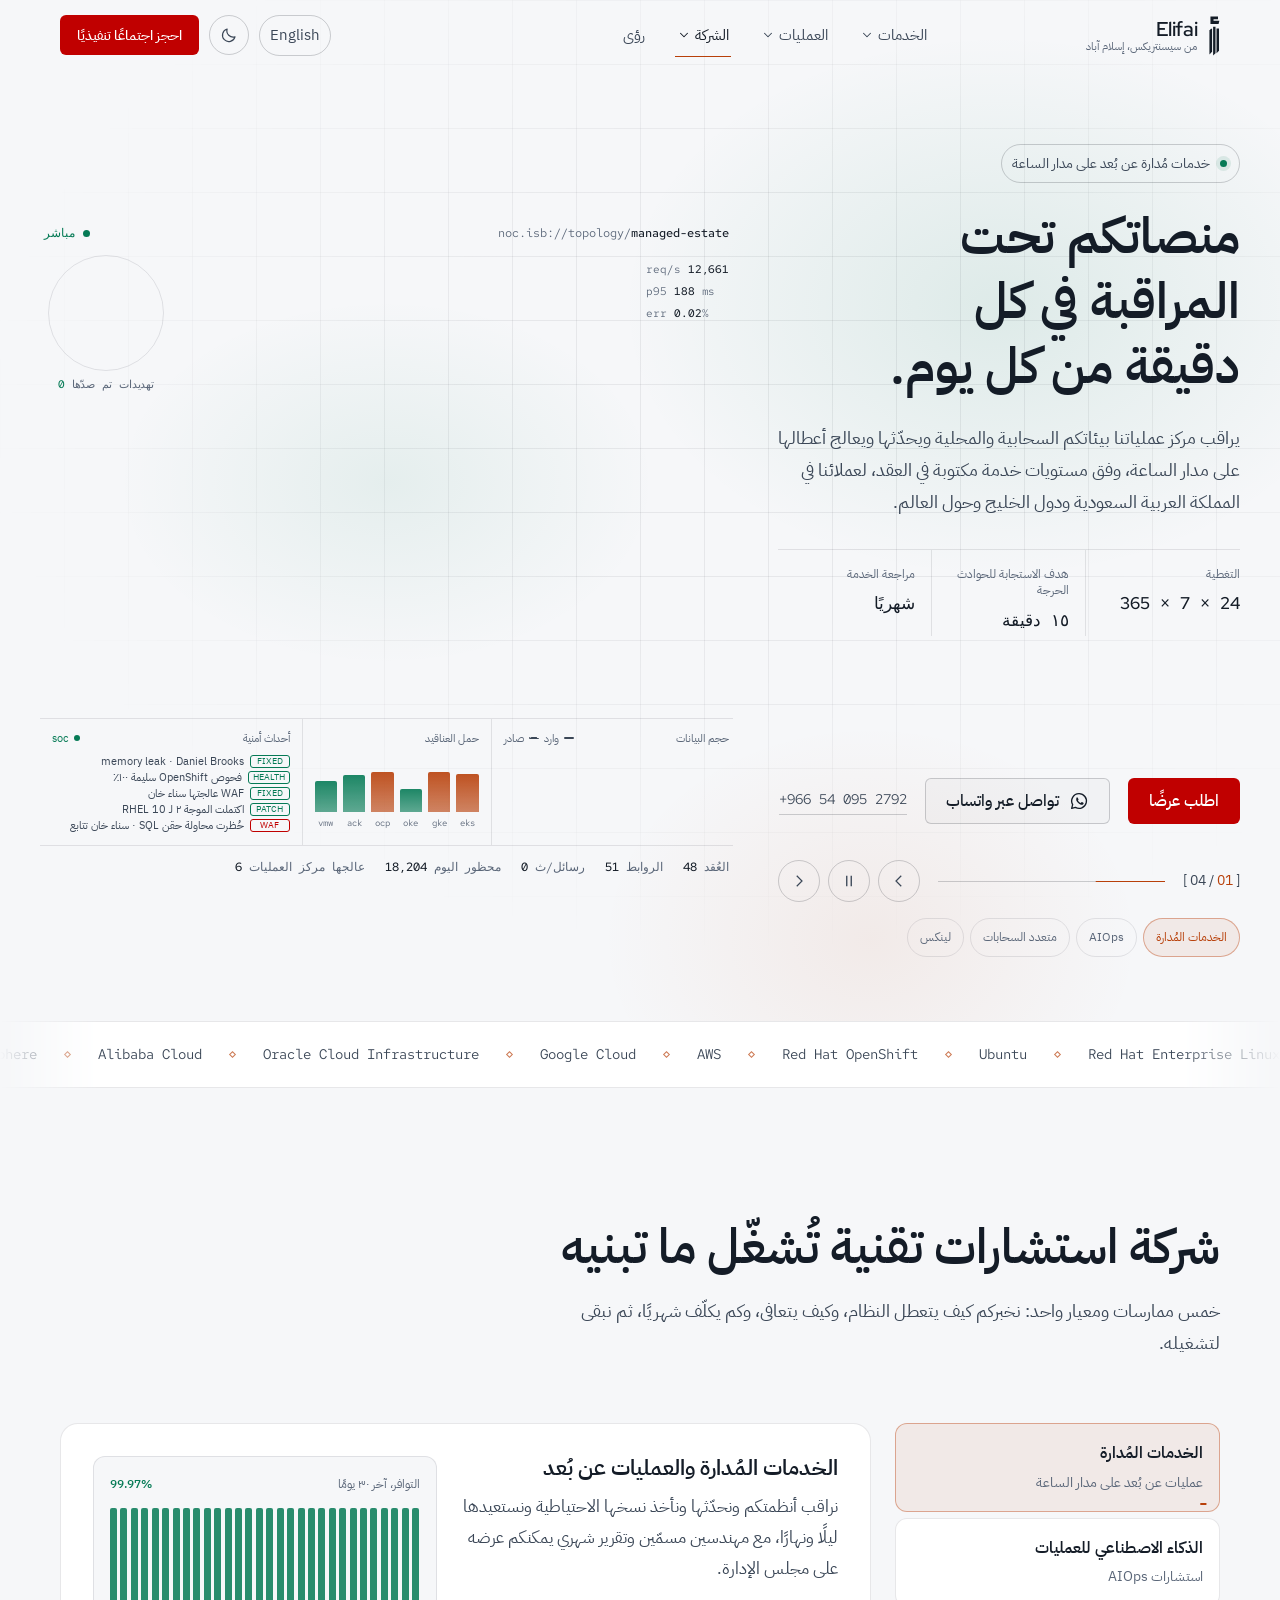
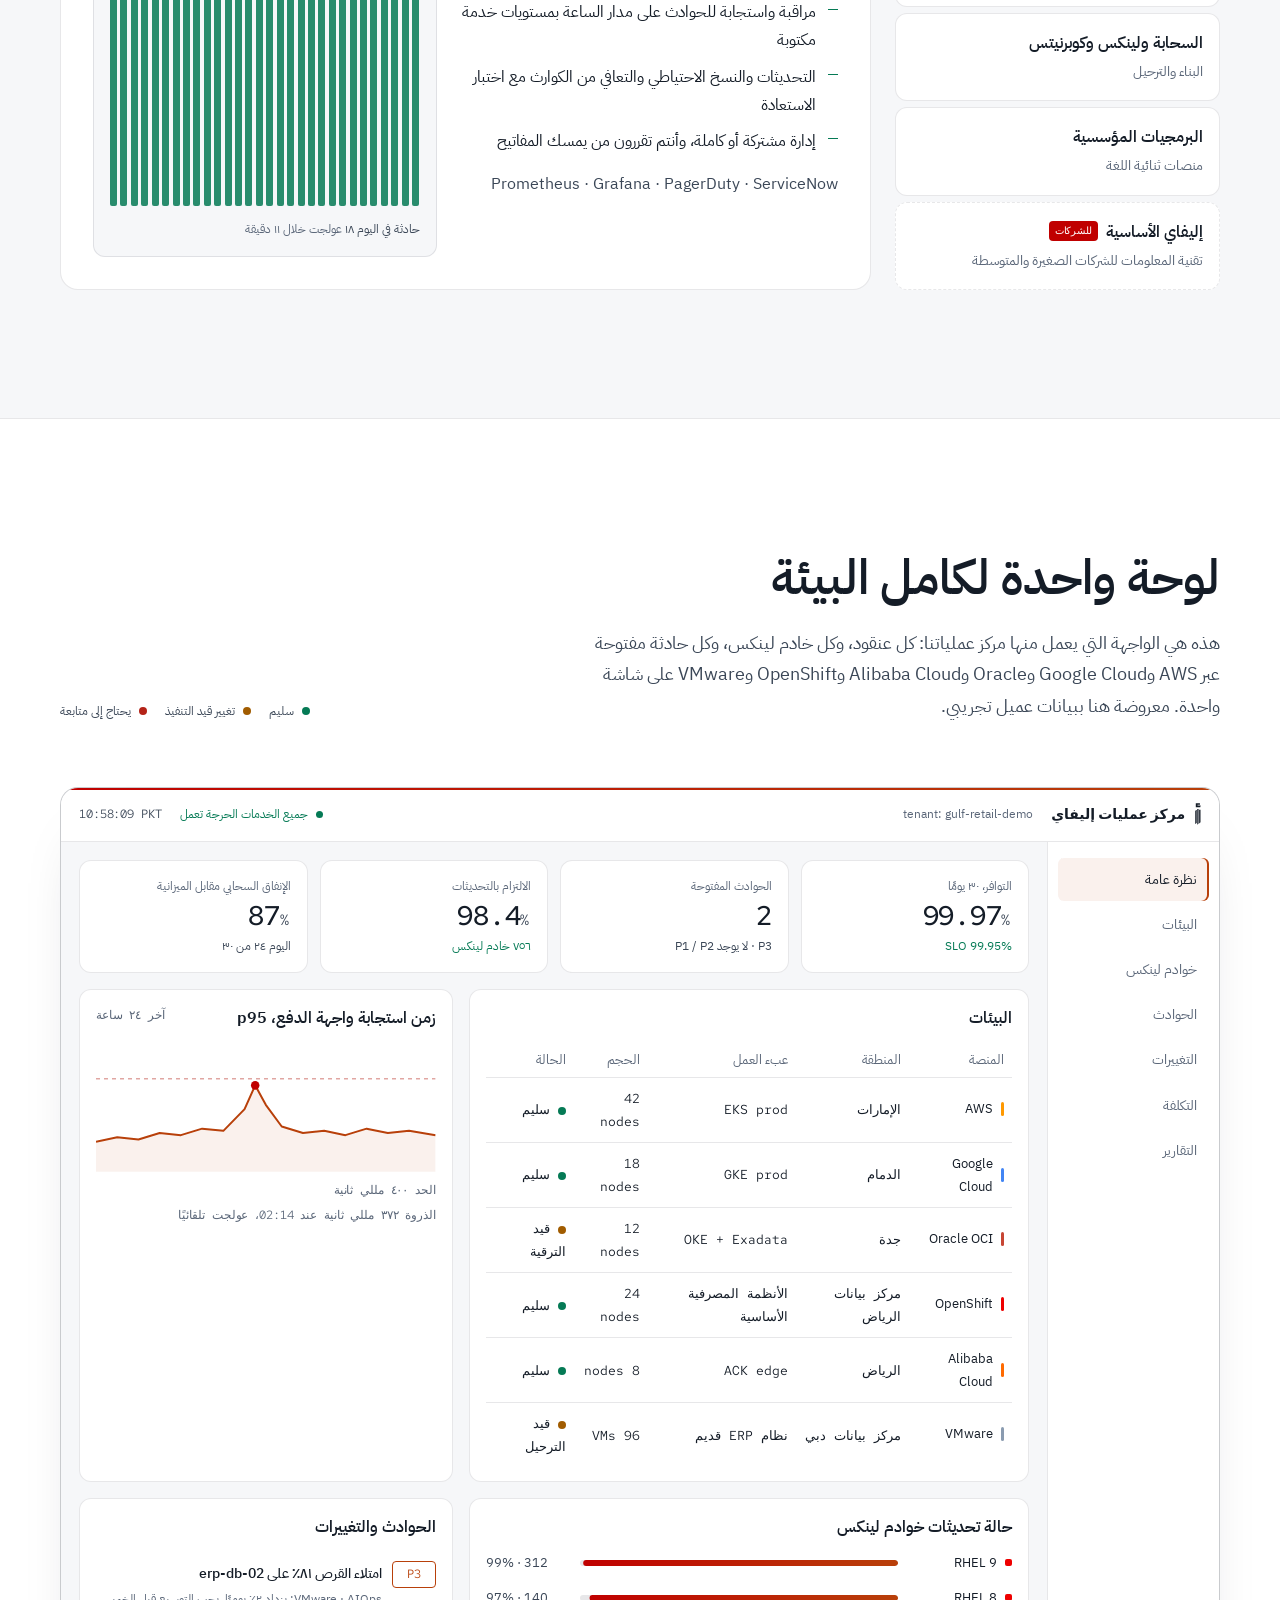
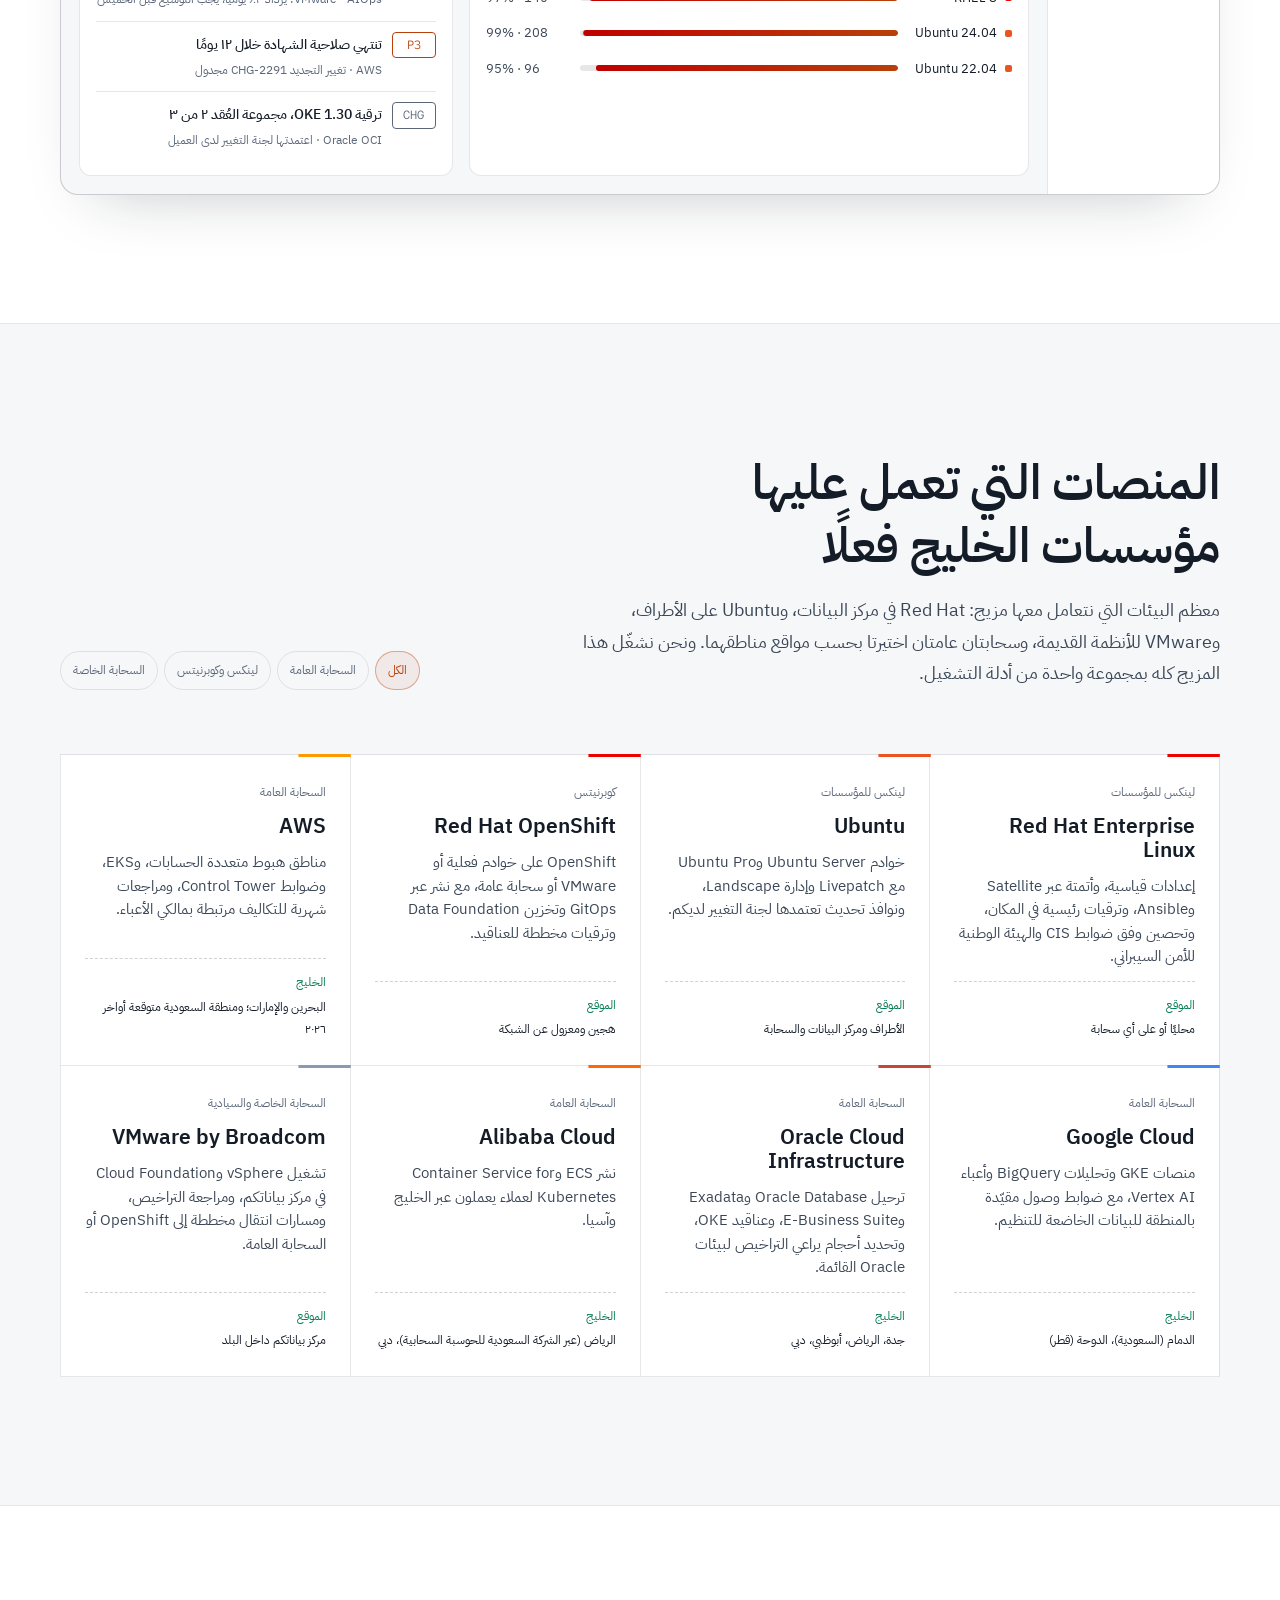
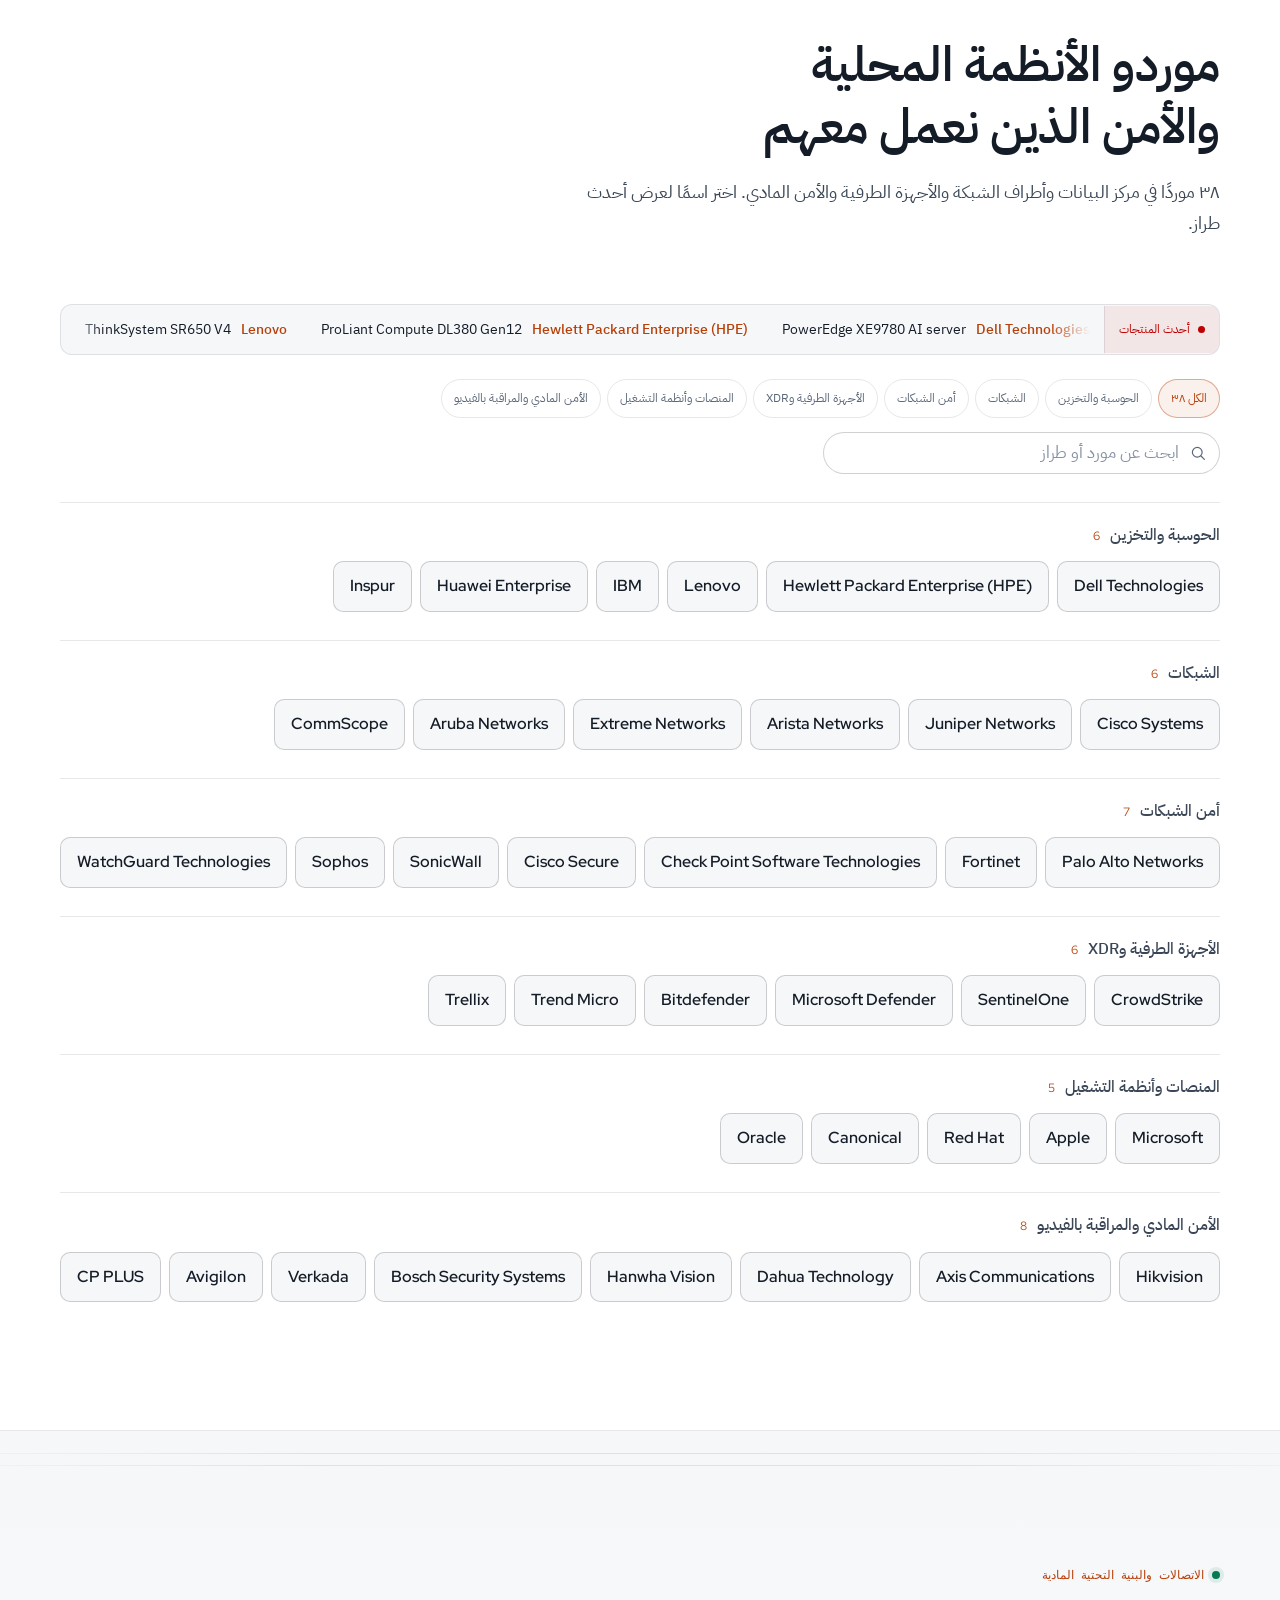
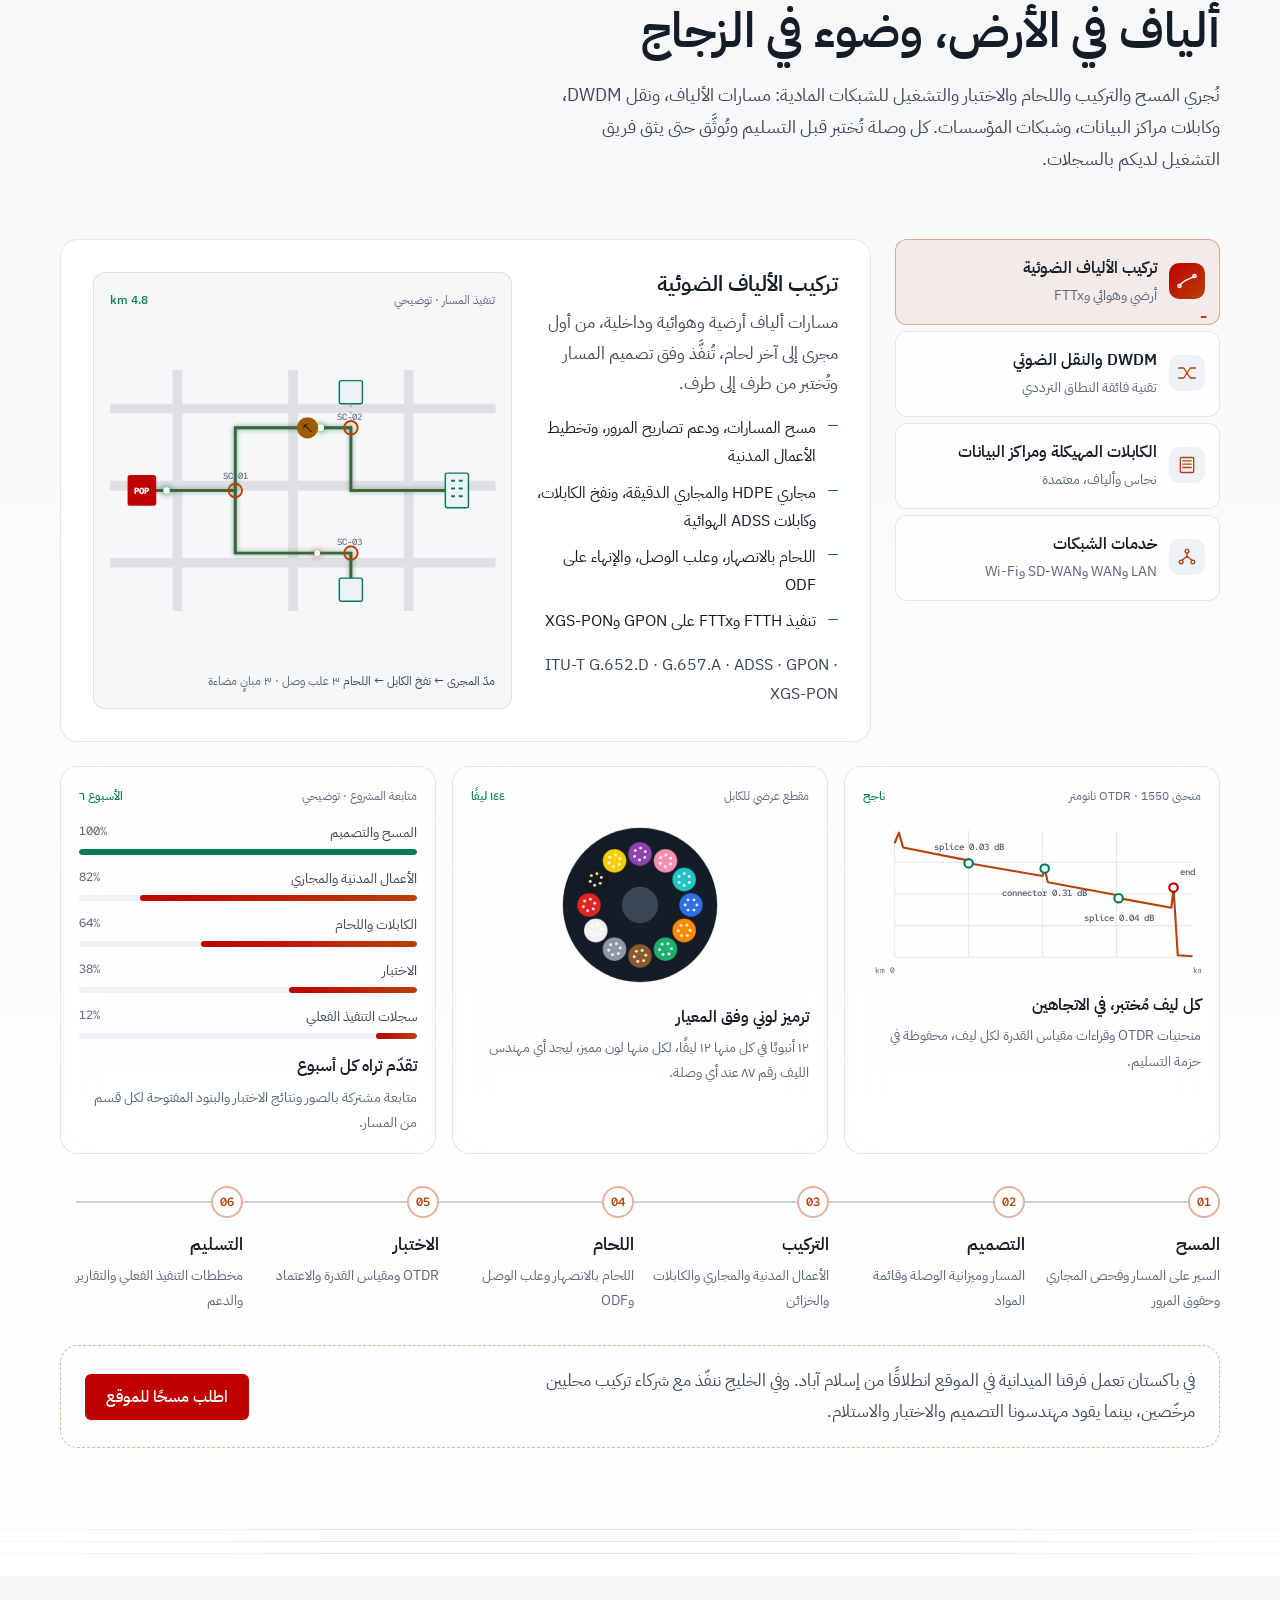
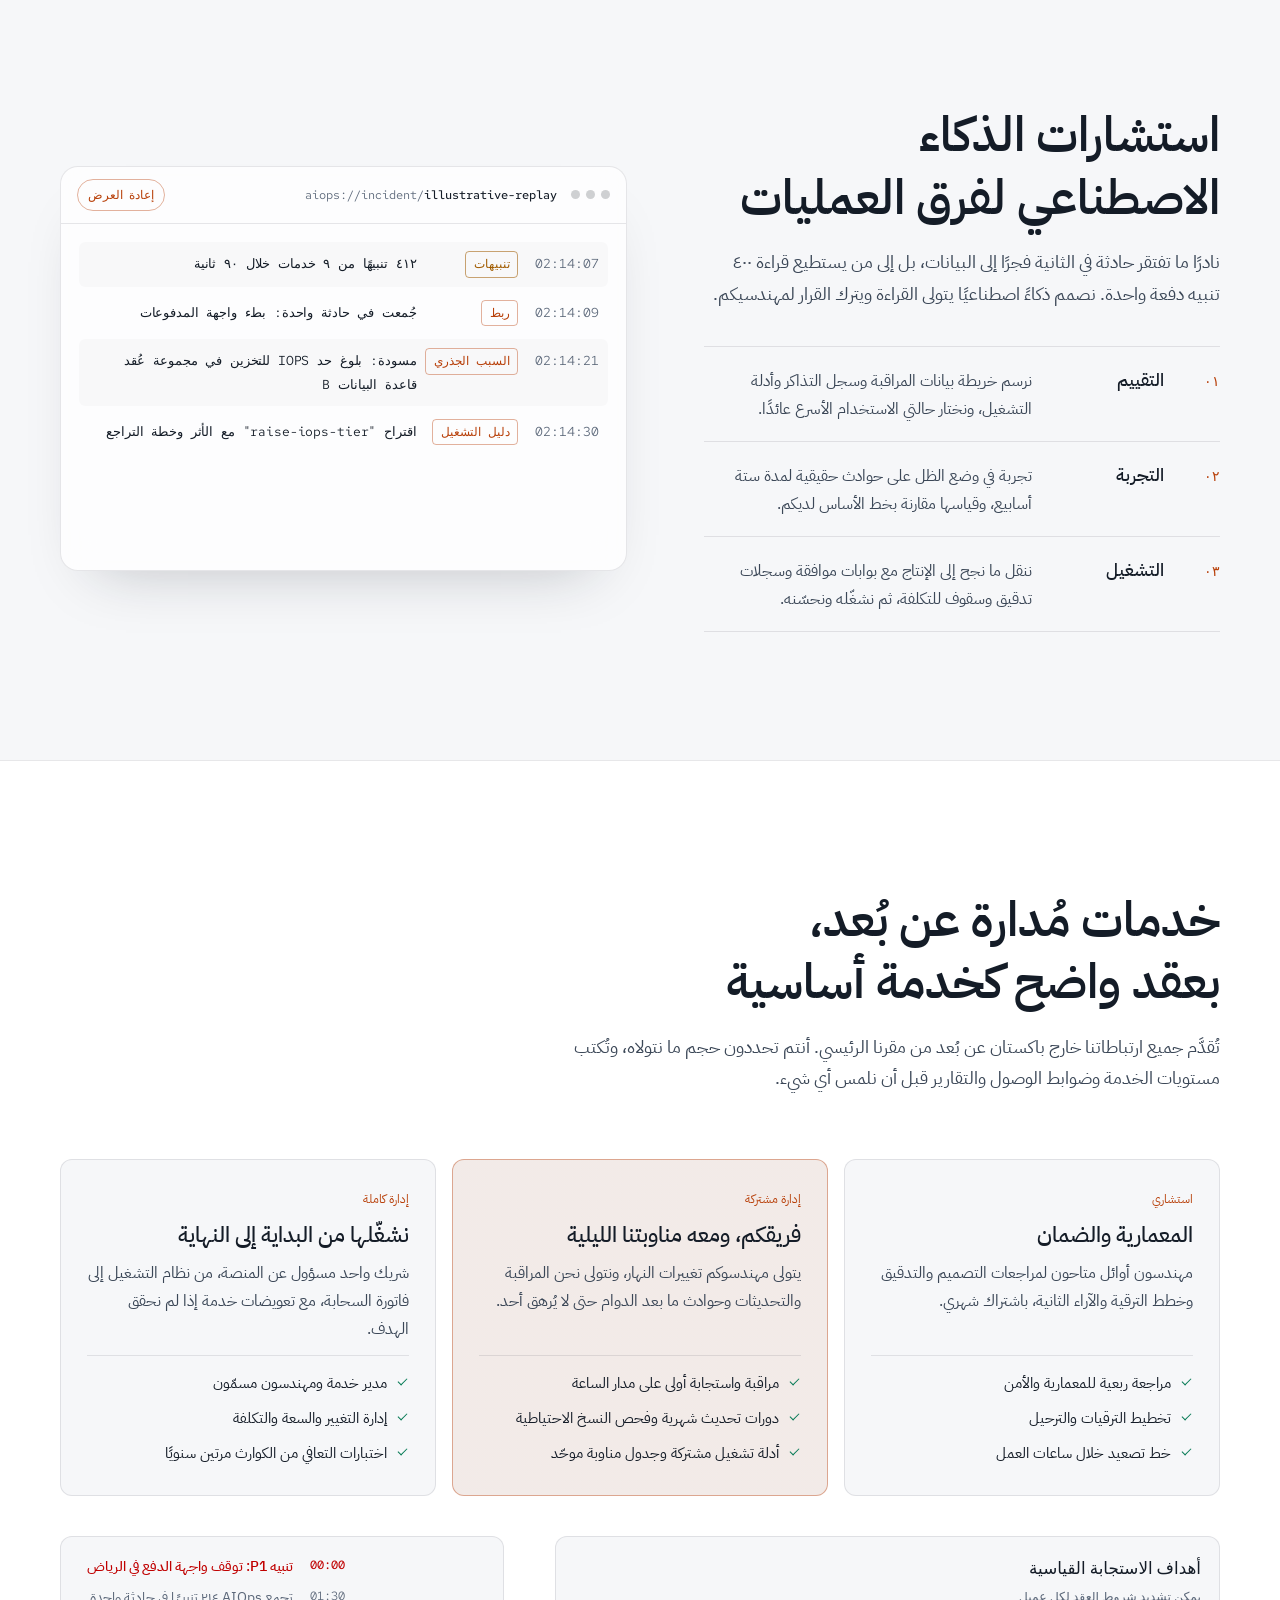
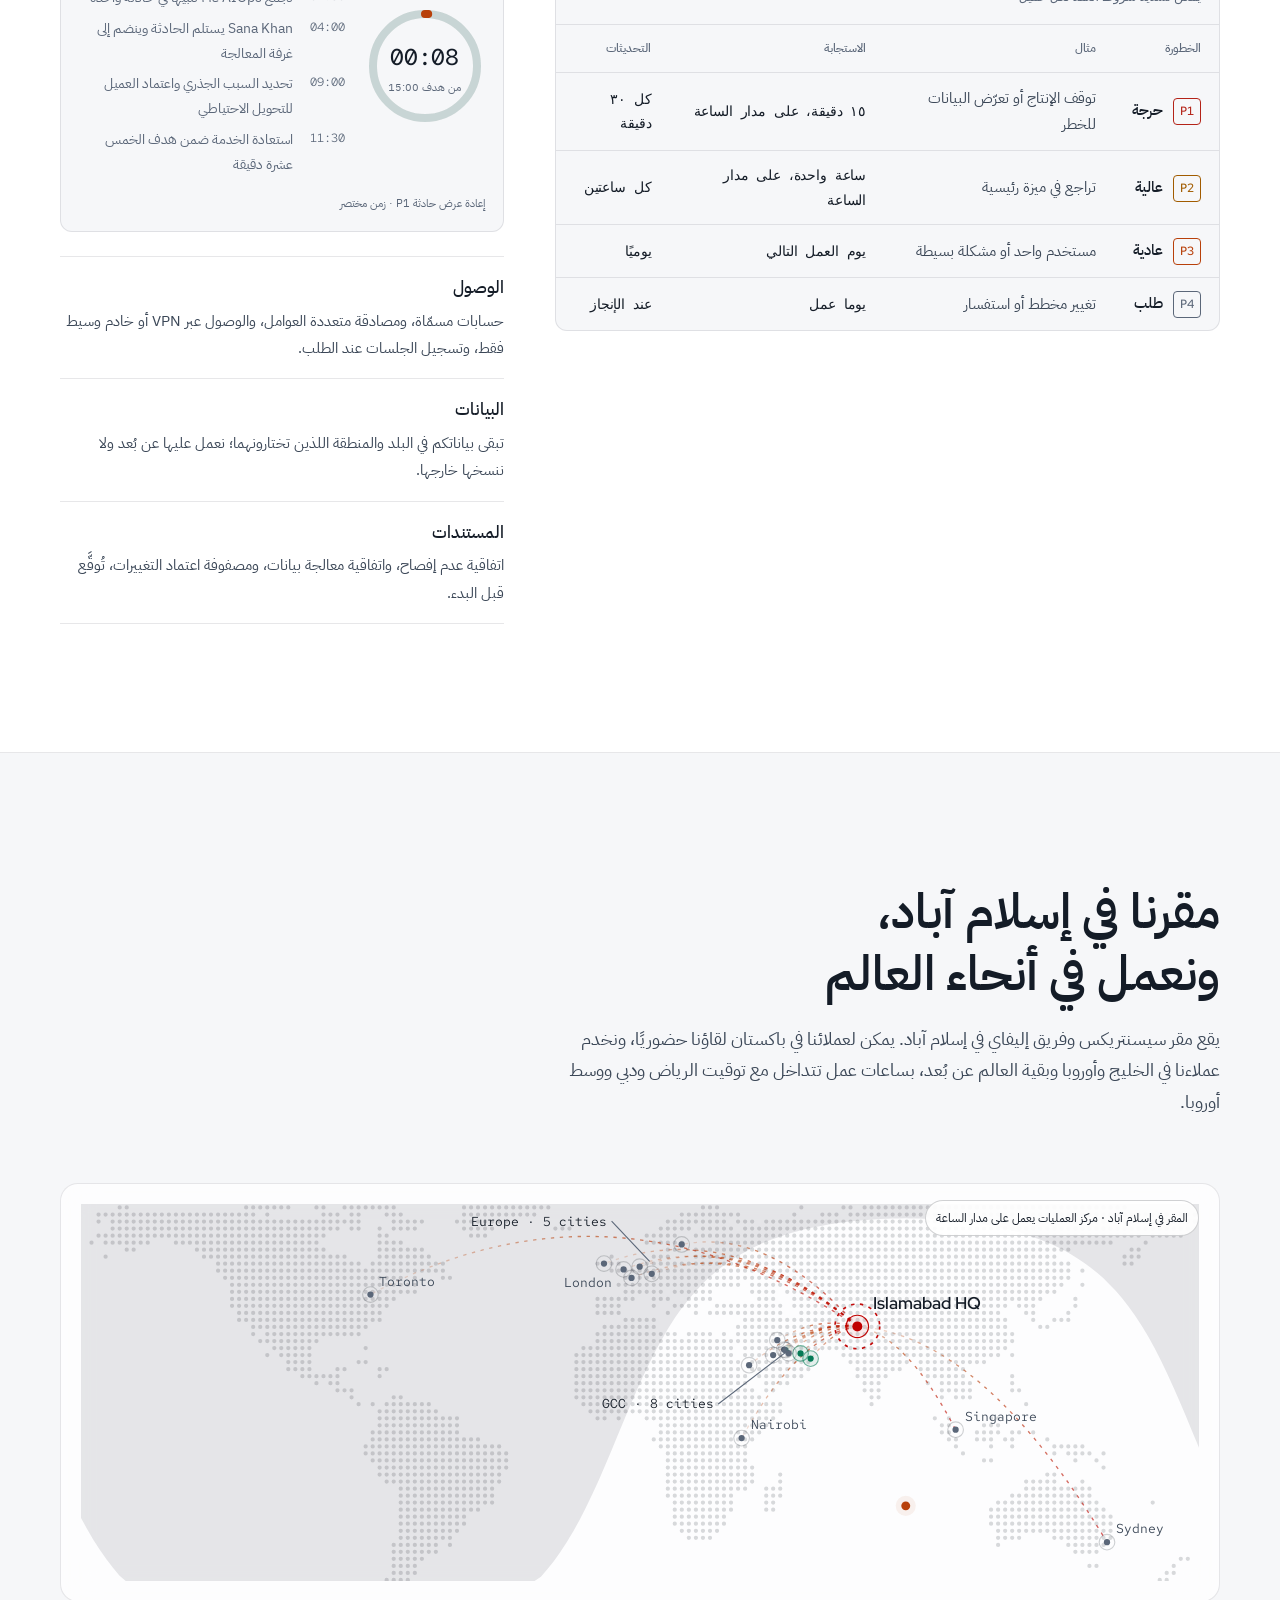
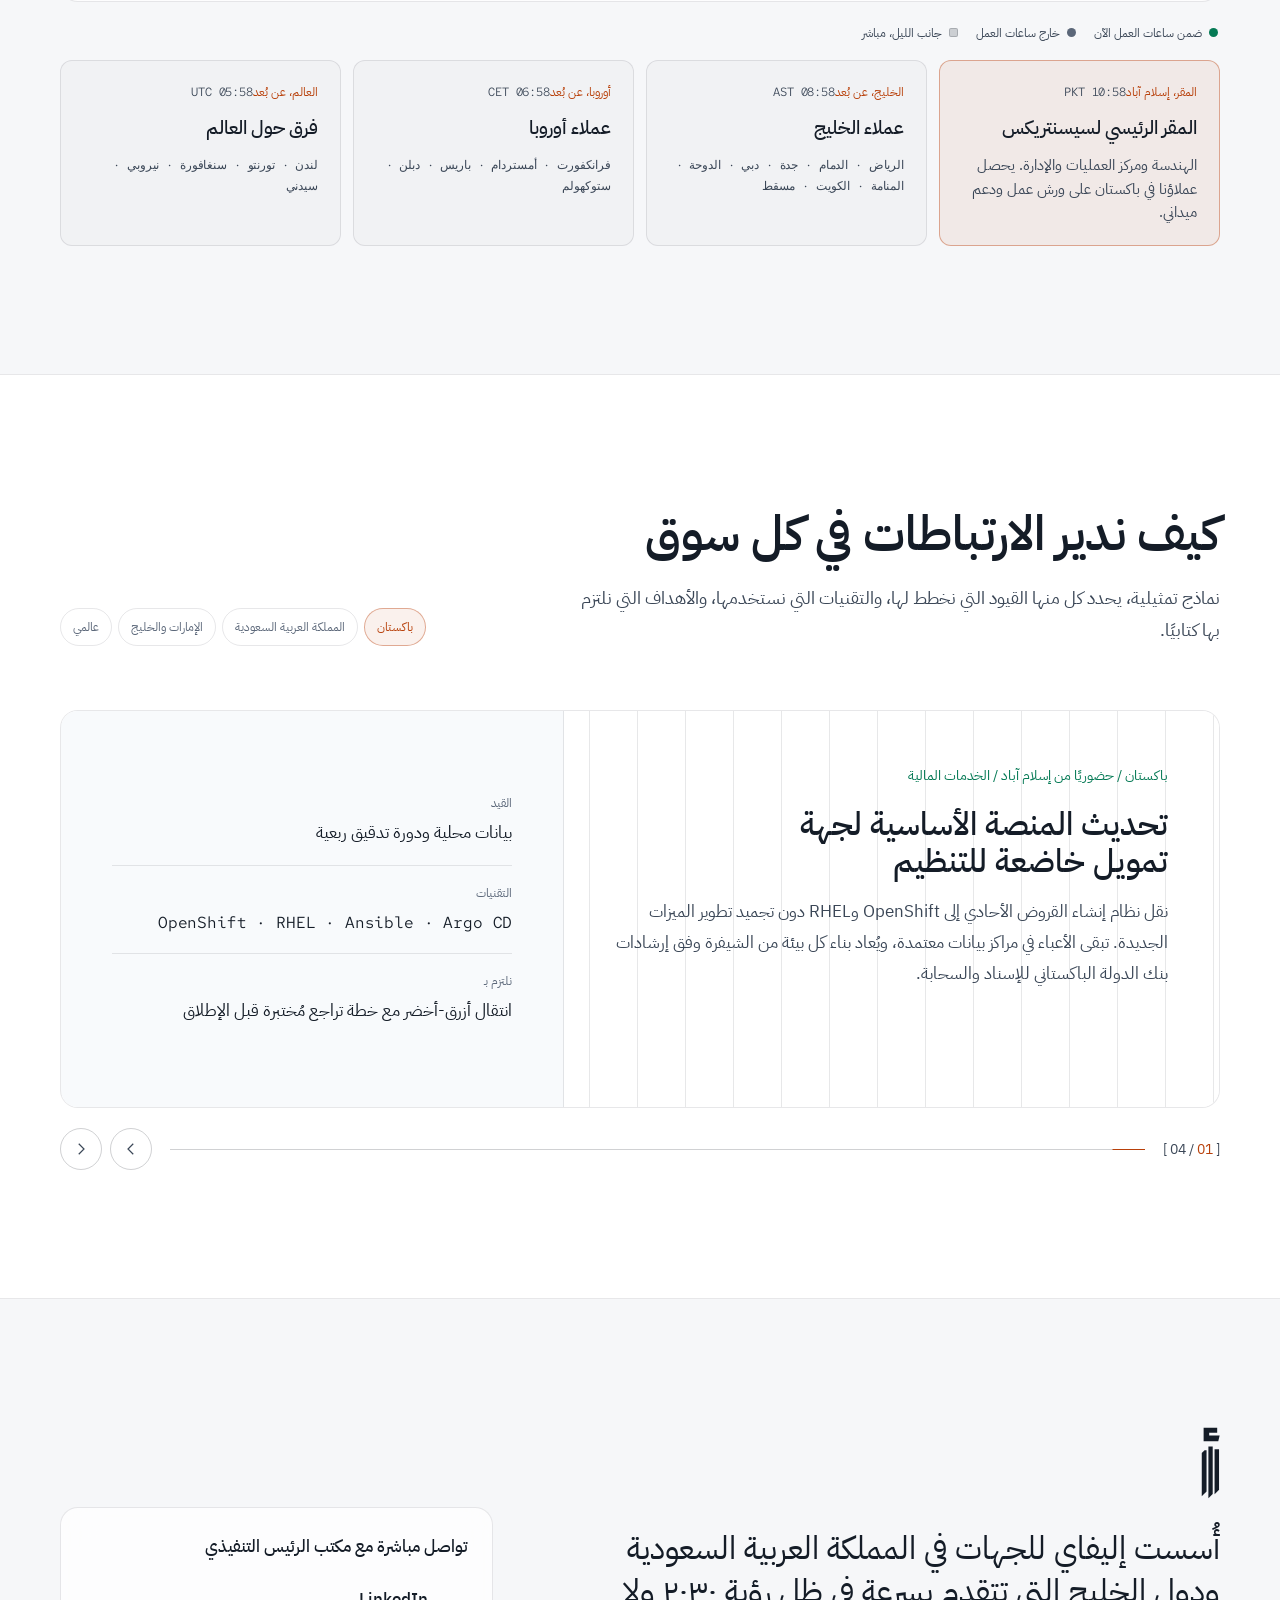
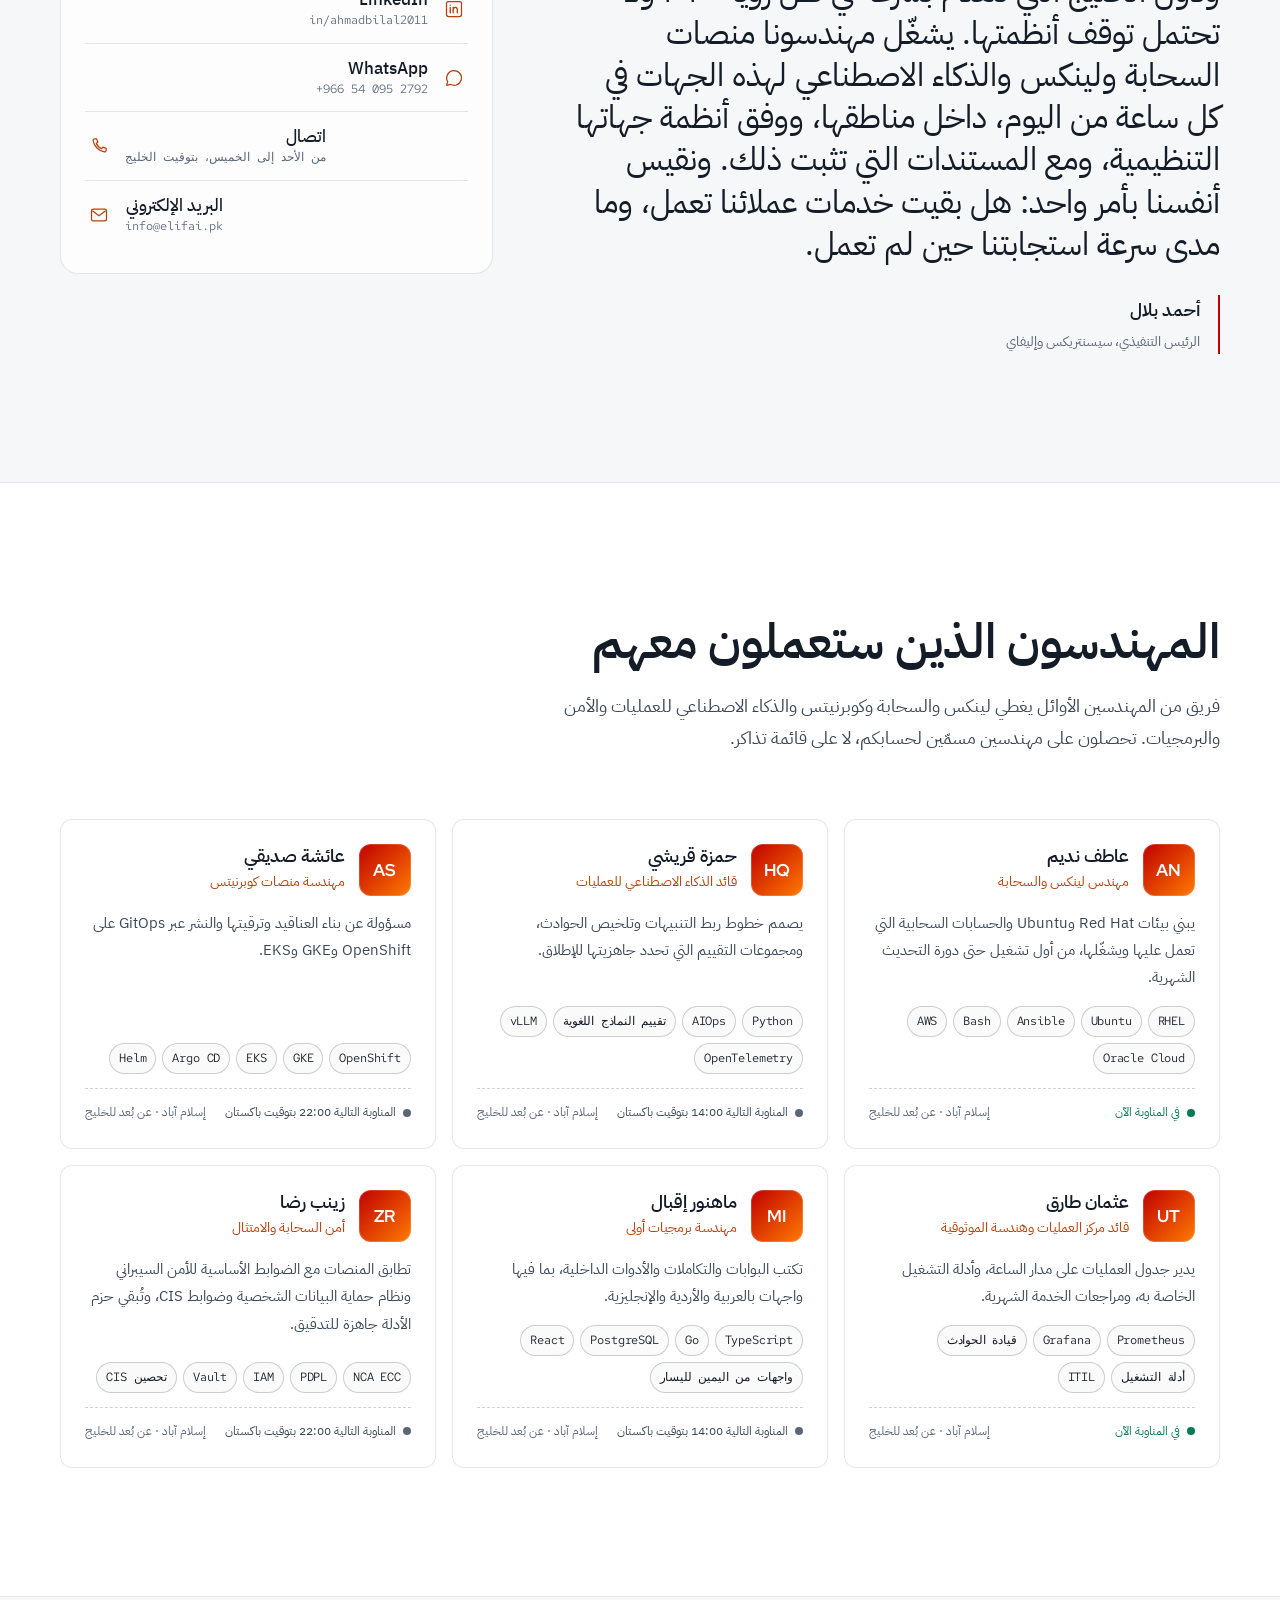
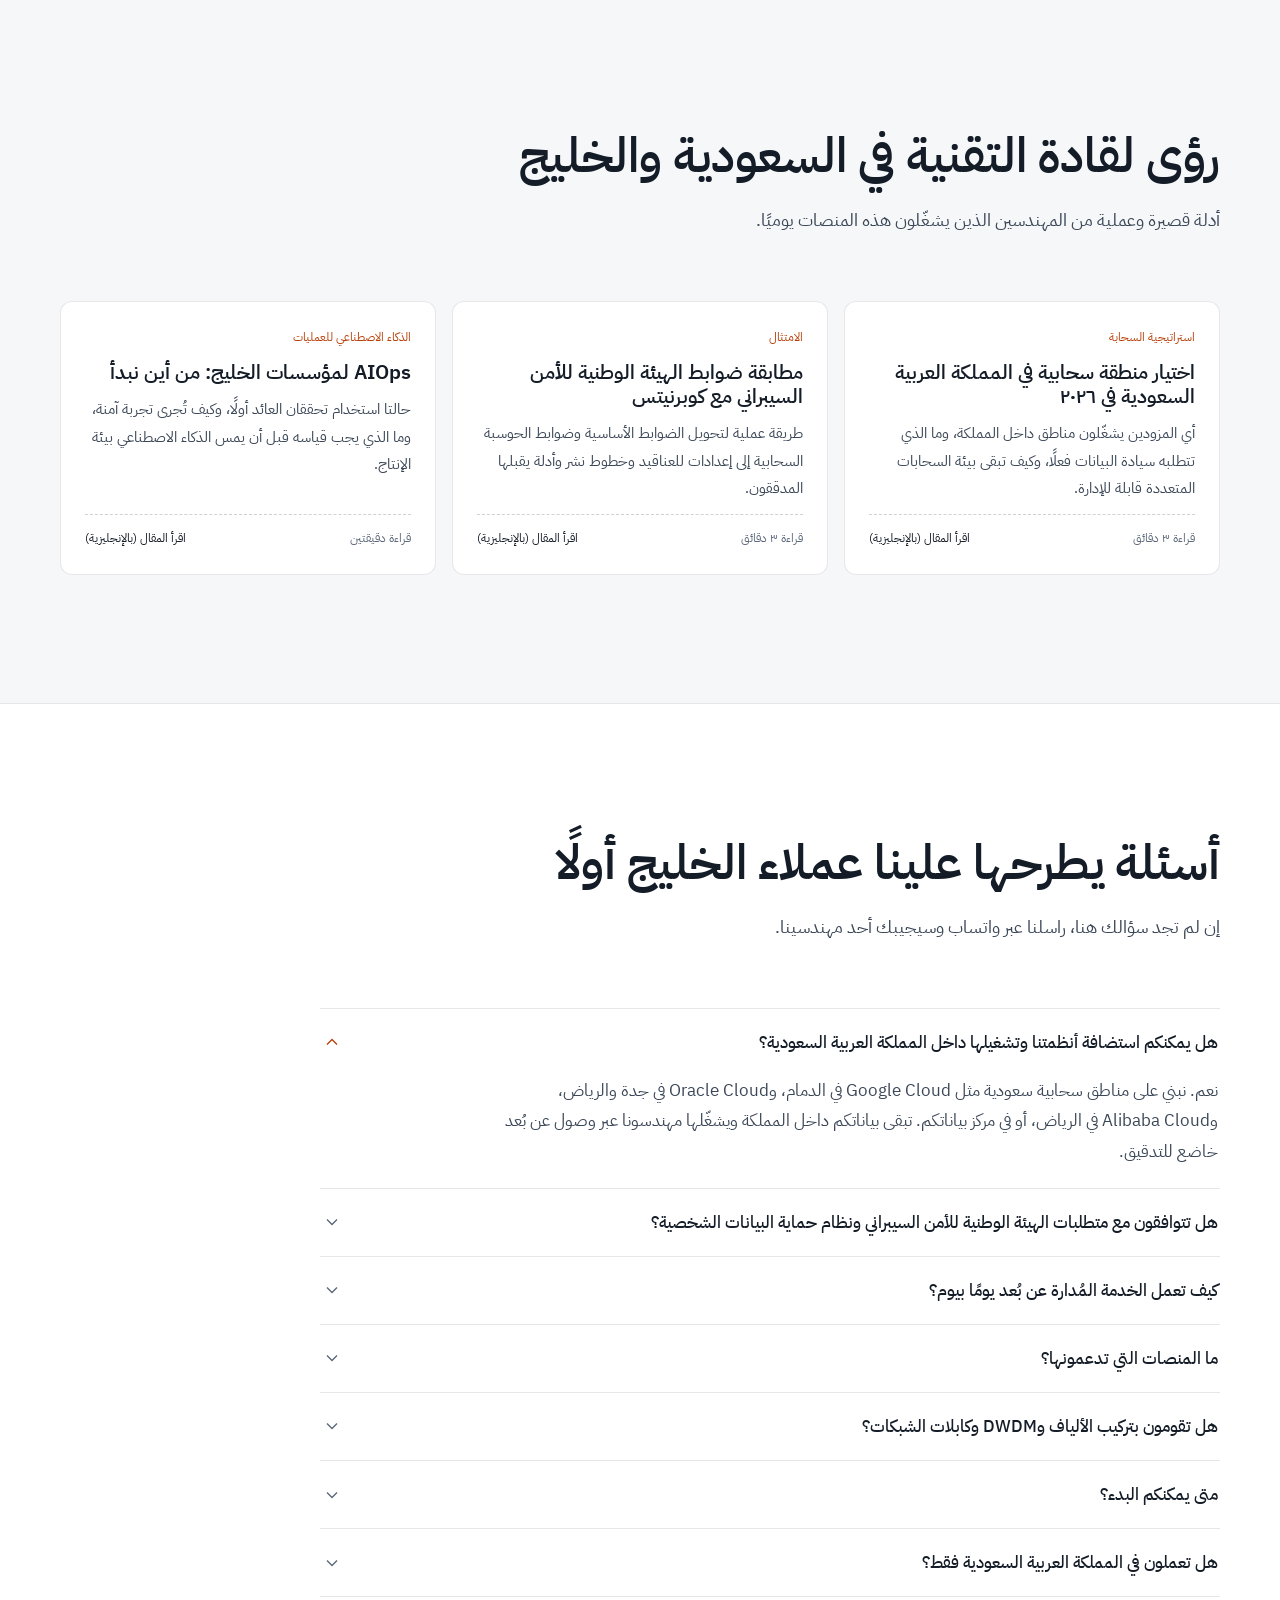
==== commit b559fd81: "v13: grouped mega menu (Services, Operations, Company, Insights) with deep links to tabs; DWDM copy " ====
--- a/ar/index.html
+++ b/ar/index.html
@@ -35,8 +35,8 @@
   <link rel="preconnect" href="https://fonts.googleapis.com">
   <link rel="preconnect" href="https://fonts.gstatic.com" crossorigin>
   <link rel="stylesheet" href="https://fonts.googleapis.com/css2?family=IBM+Plex+Sans+Arabic:wght@400;500;600;700&amp;family=Red+Hat+Display:wght@500;600;700&amp;family=Red+Hat+Text:wght@400;500;600&amp;family=Red+Hat+Mono:wght@400;500&amp;display=swap">
-  <link rel="stylesheet" href="/assets/css/main.css?v=12">
-  <script type="module" src="/assets/js/main.js?v=12"></script>
+  <link rel="stylesheet" href="/assets/css/main.css?v=13">
+  <script type="module" src="/assets/js/main.js?v=13"></script>
 
   <script type="application/ld+json">
   {"@context": "https://schema.org", "@type": "ProfessionalService", "name": "Elifai", "url": "https://elifai.pk/ar/", "logo": "https://elifai.pk/assets/img/logo-mark.svg", "email": "info@elifai.pk", "telephone": "+966540952792", "address": {"@type": "PostalAddress", "addressLocality": "Islamabad", "addressCountry": "PK"}, "parentOrganization": {"@type": "Organization", "name": "Sysnetrix Pvt Ltd", "address": {"@type": "PostalAddress", "addressLocality": "Islamabad", "addressCountry": "PK"}}, "areaServed": ["Saudi Arabia", "United Arab Emirates", "Qatar", "Bahrain", "Kuwait", "Oman", "Pakistan", "Worldwide"], "slogan": "Managed cloud and AI operations for Saudi Arabia and the Gulf", "knowsAbout": ["Managed IT services", "AIOps", "Red Hat Enterprise Linux", "Ubuntu", "Red Hat OpenShift", "Kubernetes", "AWS", "Google Cloud", "Oracle Cloud Infrastructure", "Alibaba Cloud", "VMware"], "founder": {"@type": "Person", "name": "Ahmad Bilal", "jobTitle": "Chief Executive Officer", "sameAs": "https://www.linkedin.com/in/ahmadbilal2011/"}, "inLanguage": "ar"}
@@ -61,16 +61,62 @@
         </span>
       </a>
 
-      <nav class="nav" aria-label="التنقل الرئيسي">
+      <nav class="nav" aria-label="التنقل الرئيسي" data-mm>
         <ul class="nav-list">
-          <li><a href="#capabilities">الخدمات</a></li>
-          <li><a href="#platforms">المنصات</a></li>
-          <li><a href="#ecosystem">الموردون</a></li>
-          <li><a href="#telecom">الاتصالات</a></li>
-          <li><a href="#managed">الخدمات المُدارة</a></li>
-          <li><a href="#team">الفريق</a></li>
-          <li><a href="#insights">رؤى</a></li>
-          <li><a href="#contact">تواصل معنا</a></li>
+          <li class="mm-item">
+            <button type="button" class="mm-trigger" aria-expanded="false" aria-controls="mm-services" data-mm-trigger data-sections="capabilities telecom">الخدمات<svg class="mm-chev" viewBox="0 0 24 24" aria-hidden="true"><path d="m6 9 6 6 6-6"/></svg></button>
+            <div class="mm-panel" id="mm-services" hidden data-mm-panel>
+              <div class="mm-inner">
+                <div class="mm-col">
+                  <p class="mm-head mono">ما نقدّمه</p>
+                  <ul class="mm-grid"><li><a href="#capabilities" data-svc-open="0"><span class="mm-ic" aria-hidden="true"><svg viewBox="0 0 24 24"><path d="M3 12h4l2-5 4 10 2-5h6"/></svg></span><span class="mm-txt"><span class="mm-title">الخدمات المُدارة</span><span class="mm-sub">عمليات عن بُعد على مدار الساعة</span></span></a></li><li><a href="#capabilities" data-svc-open="1"><span class="mm-ic" aria-hidden="true"><svg viewBox="0 0 24 24"><path d="M12 3v4M12 17v4M3 12h4M17 12h4M6 6l2.5 2.5M15.5 15.5 18 18M6 18l2.5-2.5M15.5 8.5 18 6"/></svg></span><span class="mm-txt"><span class="mm-title">الذكاء الاصطناعي للعمليات</span><span class="mm-sub">استشارات AIOps</span></span></a></li><li><a href="#capabilities" data-svc-open="2"><span class="mm-ic" aria-hidden="true"><svg viewBox="0 0 24 24"><path d="M7 18h10a4 4 0 0 0 .6-8A6 6 0 0 0 6 11.5 3.3 3.3 0 0 0 7 18Z"/></svg></span><span class="mm-txt"><span class="mm-title">السحابة ولينكس وكوبرنيتس</span><span class="mm-sub">البناء والترحيل</span></span></a></li><li><a href="#capabilities" data-svc-open="3"><span class="mm-ic" aria-hidden="true"><svg viewBox="0 0 24 24"><path d="m8 8-4 4 4 4M16 8l4 4-4 4M13 6l-2 12"/></svg></span><span class="mm-txt"><span class="mm-title">البرمجيات المؤسسية</span><span class="mm-sub">منصات ثنائية اللغة</span></span></a></li><li><a href="#capabilities" data-svc-open="4"><span class="mm-ic" aria-hidden="true"><svg viewBox="0 0 24 24"><path d="M4 8h16v11H4zM9 8V5h6v3M4 13h16"/></svg></span><span class="mm-txt"><span class="mm-title">إليفاي الأساسية <span class="mm-badge mono">للشركات</span></span><span class="mm-sub">تقنية المعلومات للشركات الصغيرة والمتوسطة</span></span></a></li><li><a href="#telecom"><span class="mm-ic" aria-hidden="true"><svg viewBox="0 0 24 24"><path d="M3 18c4-8 14-8 18-12"/><circle cx="3" cy="18" r="1.6"/><circle cx="21" cy="6" r="1.6"/></svg></span><span class="mm-txt"><span class="mm-title">الاتصالات والألياف <span class="mm-badge mono">جديد</span></span><span class="mm-sub">الألياف وDWDM والكابلات والشبكات</span></span></a></li></ul>
+                </div>
+                <aside class="mm-promo">
+                  <span class="mm-fiber" aria-hidden="true"><i></i><i></i><i></i></span>
+                  <p class="mm-promo-k mono">خدمة جديدة</p>
+                  <p class="mm-promo-t">الاتصالات والألياف</p>
+                  <p class="mm-promo-s">تركيب الألياف، ونقل DWDM فائق النطاق الترددي، والكابلات المهيكلة والشبكات، مع الاختبار قبل التسليم.</p>
+                  <a class="mm-promo-a" href="#telecom">اطّلع على خدمات الاتصالات <span aria-hidden="true">→</span></a>
+                </aside>
+              </div>
+            </div>
+          </li>
+          <li class="mm-item">
+            <button type="button" class="mm-trigger" aria-expanded="false" aria-controls="mm-ops" data-mm-trigger data-sections="noc aiops managed platforms ecosystem">العمليات<svg class="mm-chev" viewBox="0 0 24 24" aria-hidden="true"><path d="m6 9 6 6 6-6"/></svg></button>
+            <div class="mm-panel" id="mm-ops" hidden data-mm-panel>
+              <div class="mm-inner">
+                <div class="mm-col">
+                  <p class="mm-head mono">كيف نُشغّلها</p>
+                  <ul class="mm-grid"><li><a href="#noc"><span class="mm-ic" aria-hidden="true"><svg viewBox="0 0 24 24"><path d="M3 4h18v12H3zM8 20h8M12 16v4M6 12l3-3 2 2 4-4 3 3"/></svg></span><span class="mm-txt"><span class="mm-title">لوحة مركز العمليات</span><span class="mm-sub">لوحة واحدة لكامل البيئة</span></span></a></li><li><a href="#aiops"><span class="mm-ic" aria-hidden="true"><svg viewBox="0 0 24 24"><path d="M12 3v4M12 17v4M3 12h4M17 12h4M6 6l2.5 2.5M15.5 15.5 18 18M6 18l2.5-2.5M15.5 8.5 18 6"/></svg></span><span class="mm-txt"><span class="mm-title">عمليات الذكاء الاصطناعي</span><span class="mm-sub">كيف يقرأ الذكاء الاصطناعي التنبيهات</span></span></a></li><li><a href="#managed"><span class="mm-ic" aria-hidden="true"><svg viewBox="0 0 24 24"><circle cx="12" cy="12" r="9"/><path d="M12 7v5l3 2"/></svg></span><span class="mm-txt"><span class="mm-title">الخدمات المُدارة واتفاقيات مستوى الخدمة</span><span class="mm-sub">أهداف الاستجابة ونماذج العمل</span></span></a></li><li><a href="#platforms"><span class="mm-ic" aria-hidden="true"><svg viewBox="0 0 24 24"><path d="m12 3 9 5-9 5-9-5 9-5ZM3 13l9 5 9-5"/></svg></span><span class="mm-txt"><span class="mm-title">المنصات</span><span class="mm-sub">السحابات ولينكس وكوبرنيتس</span></span></a></li><li><a href="#ecosystem"><span class="mm-ic" aria-hidden="true"><svg viewBox="0 0 24 24"><path d="M4 4h7v7H4zM13 4h7v7h-7zM4 13h7v7H4zM13 13h7v7h-7z"/></svg></span><span class="mm-txt"><span class="mm-title">الموردون</span><span class="mm-sub">موردو الأنظمة المحلية والأمن</span></span></a></li></ul>
+                </div>
+                <aside class="mm-promo">
+                  <p class="mm-promo-k mono"><span class="live-dot" aria-hidden="true"></span> مركز العمليات</p>
+                  <p class="mm-promo-t">يعمل على مدار الساعة</p>
+                  <span class="mm-bars" aria-hidden="true"><i style="--h:42%"></i><i style="--h:58%"></i><i style="--h:36%"></i><i style="--h:71%"></i><i style="--h:49%"></i><i style="--h:63%"></i><i style="--h:40%"></i><i style="--h:55%"></i></span>
+                  <p class="mm-promo-s">هدف استجابة ١٥ دقيقة لحوادث P1، في كل ساعة من كل يوم.</p>
+                  <a class="mm-promo-a" href="#noc">افتح اللوحة <span aria-hidden="true">→</span></a>
+                </aside>
+              </div>
+            </div>
+          </li>
+          <li class="mm-item">
+            <button type="button" class="mm-trigger" aria-expanded="false" aria-controls="mm-company" data-mm-trigger data-sections="footprint engagements leadership team faq contact">الشركة<svg class="mm-chev" viewBox="0 0 24 24" aria-hidden="true"><path d="m6 9 6 6 6-6"/></svg></button>
+            <div class="mm-panel" id="mm-company" hidden data-mm-panel>
+              <div class="mm-inner">
+                <div class="mm-col">
+                  <p class="mm-head mono">سيسنتريكس المحدودة</p>
+                  <ul class="mm-grid"><li><a href="#leadership"><span class="mm-ic" aria-hidden="true"><svg viewBox="0 0 24 24"><circle cx="12" cy="8" r="4"/><path d="M4 21c1-4 4-6 8-6s7 2 8 6"/></svg></span><span class="mm-txt"><span class="mm-title">القيادة</span><span class="mm-sub">رسالة من الرئيس التنفيذي</span></span></a></li><li><a href="#team"><span class="mm-ic" aria-hidden="true"><svg viewBox="0 0 24 24"><circle cx="9" cy="8" r="3.5"/><path d="M2.5 20c.8-3.5 3.4-5.5 6.5-5.5s5.7 2 6.5 5.5M16 4.5a3.5 3.5 0 0 1 0 7M18 14.8c1.8.7 3 2.5 3.5 5.2"/></svg></span><span class="mm-txt"><span class="mm-title">الفريق</span><span class="mm-sub">المهندسون الذين ستعملون معهم</span></span></a></li><li><a href="#footprint"><span class="mm-ic" aria-hidden="true"><svg viewBox="0 0 24 24"><circle cx="12" cy="12" r="9"/><path d="M3 12h18M12 3c3 3 3 15 0 18M12 3c-3 3-3 15 0 18"/></svg></span><span class="mm-txt"><span class="mm-title">الانتشار العالمي</span><span class="mm-sub">المقر في إسلام آباد، وخدمة عن بُعد حول العالم</span></span></a></li><li><a href="#engagements"><span class="mm-ic" aria-hidden="true"><svg viewBox="0 0 24 24"><path d="M5 21V4h11l-2 4 2 4H5"/></svg></span><span class="mm-txt"><span class="mm-title">كيف نعمل معكم</span><span class="mm-sub">نماذج لكل سوق</span></span></a></li><li><a href="#faq"><span class="mm-ic" aria-hidden="true"><svg viewBox="0 0 24 24"><circle cx="12" cy="12" r="9"/><path d="M9.5 9a2.5 2.5 0 1 1 3.5 2.3c-.7.3-1 .8-1 1.5M12 17h.01"/></svg></span><span class="mm-txt"><span class="mm-title">الأسئلة الشائعة</span><span class="mm-sub">أسئلة يطرحها عملاء الخليج أولًا</span></span></a></li><li><a href="#contact"><span class="mm-ic" aria-hidden="true"><svg viewBox="0 0 24 24"><path d="M3 6h18v12H3zM3 7l9 6 9-6"/></svg></span><span class="mm-txt"><span class="mm-title">تواصل معنا</span><span class="mm-sub">تحدّث مع مهندس أول</span></span></a></li></ul>
+                </div>
+                <aside class="mm-promo">
+                  <p class="mm-promo-k mono">المقر الرئيسي</p>
+                  <p class="mm-promo-t">إسلام آباد، باكستان</p>
+                  <p class="mm-promo-s">خدمة عن بُعد للمملكة العربية السعودية والخليج وأوروبا وحول العالم.</p>
+                  <a class="mm-promo-a" href="https://wa.me/966540952792" rel="noopener">واتساب ‎+966 54 095 2792 <span aria-hidden="true">→</span></a>
+                </aside>
+              </div>
+            </div>
+          </li>
+          <li><a class="nav-link" href="#insights">رؤى</a></li>
         </ul>
       </nav>
 
@@ -89,21 +135,8 @@
     </div>
 
     <div class="mobile-nav" id="mobile-nav" hidden data-mobile-nav>
-      <ul>
-        <li><a href="#capabilities">الخدمات</a></li>
-        <li><a href="#noc">مركز العمليات</a></li>
-        <li><a href="#platforms">المنصات</a></li>
-        <li><a href="#ecosystem">الموردون</a></li>
-        <li><a href="#telecom">الاتصالات والألياف</a></li>
-        <li><a href="#aiops">عمليات الذكاء الاصطناعي</a></li>
-        <li><a href="#managed">الخدمات المُدارة</a></li>
-        <li><a href="#team">الفريق</a></li>
-        <li><a href="#insights">رؤى</a></li>
-        <li><a href="#faq">الأسئلة الشائعة</a></li>
-        <li><a href="#contact">تواصل معنا</a></li>
-        <li><a href="/" hreflang="en" lang="en">English</a></li>
-      </ul>
-      <a class="btn btn-primary" href="#contact" data-topic="Executive briefing">احجز اجتماعًا تنفيذيًا</a>
+<p class="mnav-head mono">الخدمات</p><ul class="mnav-grid"><li><a href="#capabilities" data-svc-open="0"><span class="mm-ic" aria-hidden="true"><svg viewBox="0 0 24 24"><path d="M3 12h4l2-5 4 10 2-5h6"/></svg></span><span>الخدمات المُدارة</span></a></li><li><a href="#capabilities" data-svc-open="1"><span class="mm-ic" aria-hidden="true"><svg viewBox="0 0 24 24"><path d="M12 3v4M12 17v4M3 12h4M17 12h4M6 6l2.5 2.5M15.5 15.5 18 18M6 18l2.5-2.5M15.5 8.5 18 6"/></svg></span><span>الذكاء الاصطناعي للعمليات</span></a></li><li><a href="#capabilities" data-svc-open="2"><span class="mm-ic" aria-hidden="true"><svg viewBox="0 0 24 24"><path d="M7 18h10a4 4 0 0 0 .6-8A6 6 0 0 0 6 11.5 3.3 3.3 0 0 0 7 18Z"/></svg></span><span>السحابة ولينكس وكوبرنيتس</span></a></li><li><a href="#capabilities" data-svc-open="3"><span class="mm-ic" aria-hidden="true"><svg viewBox="0 0 24 24"><path d="m8 8-4 4 4 4M16 8l4 4-4 4M13 6l-2 12"/></svg></span><span>البرمجيات المؤسسية</span></a></li><li><a href="#capabilities" data-svc-open="4"><span class="mm-ic" aria-hidden="true"><svg viewBox="0 0 24 24"><path d="M4 8h16v11H4zM9 8V5h6v3M4 13h16"/></svg></span><span>إليفاي الأساسية</span></a></li><li><a href="#telecom"><span class="mm-ic" aria-hidden="true"><svg viewBox="0 0 24 24"><path d="M3 18c4-8 14-8 18-12"/><circle cx="3" cy="18" r="1.6"/><circle cx="21" cy="6" r="1.6"/></svg></span><span>الاتصالات والألياف</span></a></li></ul><p class="mnav-head mono">العمليات</p><ul class="mnav-grid"><li><a href="#noc"><span class="mm-ic" aria-hidden="true"><svg viewBox="0 0 24 24"><path d="M3 4h18v12H3zM8 20h8M12 16v4M6 12l3-3 2 2 4-4 3 3"/></svg></span><span>لوحة مركز العمليات</span></a></li><li><a href="#aiops"><span class="mm-ic" aria-hidden="true"><svg viewBox="0 0 24 24"><path d="M12 3v4M12 17v4M3 12h4M17 12h4M6 6l2.5 2.5M15.5 15.5 18 18M6 18l2.5-2.5M15.5 8.5 18 6"/></svg></span><span>عمليات الذكاء الاصطناعي</span></a></li><li><a href="#managed"><span class="mm-ic" aria-hidden="true"><svg viewBox="0 0 24 24"><circle cx="12" cy="12" r="9"/><path d="M12 7v5l3 2"/></svg></span><span>الخدمات المُدارة واتفاقيات مستوى الخدمة</span></a></li><li><a href="#platforms"><span class="mm-ic" aria-hidden="true"><svg viewBox="0 0 24 24"><path d="m12 3 9 5-9 5-9-5 9-5ZM3 13l9 5 9-5"/></svg></span><span>المنصات</span></a></li><li><a href="#ecosystem"><span class="mm-ic" aria-hidden="true"><svg viewBox="0 0 24 24"><path d="M4 4h7v7H4zM13 4h7v7h-7zM4 13h7v7H4zM13 13h7v7h-7z"/></svg></span><span>الموردون</span></a></li></ul><p class="mnav-head mono">الشركة</p><ul class="mnav-grid"><li><a href="#leadership"><span class="mm-ic" aria-hidden="true"><svg viewBox="0 0 24 24"><circle cx="12" cy="8" r="4"/><path d="M4 21c1-4 4-6 8-6s7 2 8 6"/></svg></span><span>القيادة</span></a></li><li><a href="#team"><span class="mm-ic" aria-hidden="true"><svg viewBox="0 0 24 24"><circle cx="9" cy="8" r="3.5"/><path d="M2.5 20c.8-3.5 3.4-5.5 6.5-5.5s5.7 2 6.5 5.5M16 4.5a3.5 3.5 0 0 1 0 7M18 14.8c1.8.7 3 2.5 3.5 5.2"/></svg></span><span>الفريق</span></a></li><li><a href="#footprint"><span class="mm-ic" aria-hidden="true"><svg viewBox="0 0 24 24"><circle cx="12" cy="12" r="9"/><path d="M3 12h18M12 3c3 3 3 15 0 18M12 3c-3 3-3 15 0 18"/></svg></span><span>الانتشار العالمي</span></a></li><li><a href="#engagements"><span class="mm-ic" aria-hidden="true"><svg viewBox="0 0 24 24"><path d="M5 21V4h11l-2 4 2 4H5"/></svg></span><span>كيف نعمل معكم</span></a></li><li><a href="#faq"><span class="mm-ic" aria-hidden="true"><svg viewBox="0 0 24 24"><circle cx="12" cy="12" r="9"/><path d="M9.5 9a2.5 2.5 0 1 1 3.5 2.3c-.7.3-1 .8-1 1.5M12 17h.01"/></svg></span><span>الأسئلة الشائعة</span></a></li><li><a href="#contact"><span class="mm-ic" aria-hidden="true"><svg viewBox="0 0 24 24"><path d="M3 6h18v12H3zM3 7l9 6 9-6"/></svg></span><span>تواصل معنا</span></a></li><li><a href="#insights"><span class="mm-ic" aria-hidden="true"><svg viewBox="0 0 24 24"><path d="m12 3 9 5-9 5-9-5 9-5ZM3 13l9 5 9-5"/></svg></span><span>رؤى</span></a></li></ul>
+      <div class="mnav-foot"><a class="lang-link" href="/" hreflang="en" lang="en">English</a><a class="btn btn-primary" href="#contact" data-topic="Executive briefing">احجز اجتماعًا تنفيذيًا</a></div>
     </div>
   </header>
 
@@ -831,7 +864,7 @@
             </button>
             <button type="button" role="tab" id="tel-t2" aria-controls="tel-p2" aria-selected="false" tabindex="-1" data-tel-tab="1">
               <span class="tel-tab-ic" aria-hidden="true"><svg viewBox="0 0 24 24"><path d="M2 6h6l4 6-4 6H2M22 6h-6l-4 6 4 6h6"/></svg></span>
-              <span><span class="tel-tab-title">DWDM والنقل الضوئي</span><span class="tel-tab-sub">أطوال موجية 100G و400G</span></span>
+              <span><span class="tel-tab-title">DWDM والنقل الضوئي</span><span class="tel-tab-sub">تقنية فائقة النطاق الترددي</span></span>
               <span class="tel-tab-bar" aria-hidden="true"><i></i></span>
             </button>
             <button type="button" role="tab" id="tel-t3" aria-controls="tel-p3" aria-selected="false" tabindex="-1" data-tel-tab="2">
@@ -887,17 +920,17 @@
             <article class="tel-panel" role="tabpanel" id="tel-p2" aria-labelledby="tel-t2" data-tel-panel hidden>
               <div class="tel-copy">
                 <h3>DWDM والنقل الضوئي</h3>
-                <p>شبكات أطوال موجية تحمل قنوات عديدة بسرعة 100G و400G على زوج ألياف واحد، بين المدن ومراكز البيانات ونقاط تواجد المشغّلين.</p>
+                <p>تقنية DWDM فائقة النطاق الترددي: أطوال موجية عديدة من الضوء تتشارك زوج ألياف واحدًا، وتنقل البيانات بين المدن ومراكز البيانات ونقاط تواجد المشغّلين.</p>
                 <ul class="cap-points">
                   <li>تصميم ميزانية الوصلة وOSNR والتشتت قبل طلب أي معدات</li>
                   <li>تركيب وتشغيل ROADM والمُجمِّعات والمضخِّمات</li>
                   <li>تفعيل القنوات، واختبار معدل الأخطاء، وربط الإنذارات بمركز عملياتكم</li>
                   <li>ترقيات سعة مخططة دون انقطاع الخدمة</li>
                 </ul>
-                <p class="cap-stack mono">C-band · ROADM · EDFA · OTN · 100G / 400G coherent</p>
+                <p class="cap-stack mono">C-band · ROADM · EDFA · OTN · coherent optics</p>
               </div>
               <figure class="tel-viz" aria-hidden="true">
-                <p class="viz-title mono">الموقع A ← الموقع B · ٨٠ كم <b>6 × 100G</b></p>
+                <p class="viz-title mono">الموقع A ← الموقع B · ٨٠ كم <b>٦ أطوال موجية</b></p>
                 <svg class="tel-dwdm" viewBox="0 0 400 230">
                   <g class="lambdas-in">
                     <path style="--c:#7C5CFF" d="M18 40 C70 40 80 100 120 108"/>
--- a/assets/css/main.css
+++ b/assets/css/main.css
@@ -212,7 +212,7 @@
 .brand-tag { font-family: var(--font-mono); font-size: 0.7rem; color: var(--muted); letter-spacing: 0; white-space: nowrap; }
 
 .nav { display: flex; align-items: center; margin-inline: auto; }
-.nav-list { display: flex; gap: clamp(16px, 1.8vw, 26px); }
+.nav-list { display: flex; align-items: center; gap: clamp(18px, 2.2vw, 34px); }
 .header-actions { display: flex; align-items: center; gap: 10px; }
 .theme-toggle {
   width: 40px; height: 40px; display: grid; place-items: center; border-radius: 50%;
@@ -223,16 +223,18 @@
 .theme-toggle .i-moon { display: none; }
 :root[data-theme="light"] .theme-toggle .i-sun { display: none; }
 :root[data-theme="light"] .theme-toggle .i-moon { display: block; }
-.nav-list a {
-  font-size: 0.93rem; white-space: nowrap; color: var(--text-2); position: relative; padding: 6px 0;
-  transition: color .2s;
-}
-.nav-list a::after {
+.nav-link, .mm-trigger {
+  font-size: 0.93rem; white-space: nowrap; color: var(--text-2); position: relative; padding: 8px 2px;
+  transition: color .2s; display: inline-flex; align-items: center; gap: 4px; background: none; border: 0; font-family: inherit; cursor: pointer;
+}
+.nav-link::after, .mm-trigger::after {
   content: ""; position: absolute; left: 0; right: 0; bottom: 0; height: 1px;
   background: var(--accent); transform: scaleX(0); transform-origin: left; transition: transform .3s var(--ease-out);
 }
-.nav-list a:hover, .nav-list a[aria-current="true"] { color: var(--text); }
-.nav-list a:hover::after, .nav-list a[aria-current="true"]::after { transform: scaleX(1); }
+.nav-link:hover, .mm-trigger:hover, .nav-link[aria-current="true"], .mm-trigger[aria-current="true"], .mm-trigger[aria-expanded="true"] { color: var(--text); }
+.nav-link:hover::after, .nav-link[aria-current="true"]::after, .mm-trigger[aria-current="true"]::after, .mm-trigger[aria-expanded="true"]::after { transform: scaleX(1); }
+.mm-chev { width: 14px; height: 14px; fill: none; stroke: currentColor; stroke-width: 1.8; stroke-linecap: round; stroke-linejoin: round; transition: transform .25s var(--ease-out); }
+.mm-trigger[aria-expanded="true"] .mm-chev { transform: rotate(180deg); }
 .nav-cta { min-height: 40px; padding: 0 16px; font-size: 0.9rem; }
 
 .nav-toggle { display: none; width: 44px; height: 44px; border: 1px solid var(--line-strong); border-radius: var(--radius-sm); }
@@ -254,7 +256,7 @@
   -webkit-backdrop-filter: blur(20px); backdrop-filter: blur(20px);
   padding: 8px var(--gutter) 24px;
 }
-.mobile-nav li a { display: block; padding: 14px 0; border-bottom: 1px solid var(--line); font-family: var(--font-display); font-size: 1.15rem; }
+.mobile-nav ul { list-style: none; }
 .mobile-nav .btn { margin-top: 20px; width: 100%; }
 
 @media (max-width: 1180px) {
@@ -1784,3 +1786,75 @@
 [dir="rtl"] .tel-tabs button { text-align: right; }
 [dir="rtl"] .tel-tab-title, [dir="rtl"] .tel-copy h3, [dir="rtl"] .tel-card figcaption b, [dir="rtl"] .tel-flow li b { font-family: "IBM Plex Sans Arabic", var(--font-display); letter-spacing: 0; }
 [dir="rtl"] .tel-kicker { letter-spacing: 0; }
+
+/* ---------- v12: mega menu ---------- */
+.mm-panel { position: fixed; left: 0; right: 0; top: var(--header-h); padding: 0 var(--gutter); z-index: 60; }
+.mm-panel[hidden] { display: none; }
+.mm-inner {
+  max-width: 1100px; margin: 8px auto 0; display: grid; grid-template-columns: minmax(0, 1fr) 280px; gap: 12px;
+  padding: 14px; border: 1px solid var(--line-strong); border-radius: var(--radius-lg);
+  background: var(--bg-2);
+  box-shadow: 0 30px 70px -30px rgba(0, 0, 0, .7);
+}
+@media (prefers-reduced-motion: no-preference) {
+  .mm-panel:not([hidden]) .mm-inner { animation: mm-in .28s var(--ease-out) both; }
+  .mm-panel:not([hidden]) .mm-grid li { animation: rise .35s var(--ease-out) both; }
+  .mm-panel:not([hidden]) .mm-grid li:nth-child(2) { animation-delay: .03s; } .mm-panel:not([hidden]) .mm-grid li:nth-child(3) { animation-delay: .06s; }
+  .mm-panel:not([hidden]) .mm-grid li:nth-child(4) { animation-delay: .09s; } .mm-panel:not([hidden]) .mm-grid li:nth-child(5) { animation-delay: .12s; }
+  .mm-panel:not([hidden]) .mm-grid li:nth-child(6) { animation-delay: .15s; }
+}
+@keyframes mm-in { from { opacity: 0; transform: translateY(-8px) scale(.99); } to { opacity: 1; transform: none; } }
+.mm-col { padding: 6px; }
+.mm-head { font-size: var(--fs-xs); letter-spacing: .12em; text-transform: uppercase; color: var(--muted); padding: 4px 10px 10px; }
+.mm-grid { display: grid; grid-template-columns: 1fr 1fr; gap: 4px; }
+.mm-grid a { display: flex; gap: 12px; align-items: flex-start; padding: 12px; border-radius: var(--radius); border: 1px solid transparent; transition: background .2s, border-color .2s; color: var(--text); }
+.mm-grid a:hover, .mm-grid a:focus-visible { background: var(--tint); border-color: var(--line); outline: none; }
+.mm-grid a:hover .mm-ic, .mm-grid a:focus-visible .mm-ic { background: linear-gradient(135deg, var(--red), var(--accent)); color: #fff; border-color: transparent; }
+.mm-ic { flex: none; width: 36px; height: 36px; border-radius: 10px; display: grid; place-items: center; background: var(--bg-3); border: 1px solid var(--line); color: var(--accent); transition: background .2s, color .2s; }
+.mm-ic svg { width: 19px; height: 19px; fill: none; stroke: currentColor; stroke-width: 1.6; stroke-linecap: round; stroke-linejoin: round; }
+.mm-txt { display: flex; flex-direction: column; gap: 2px; min-width: 0; }
+.mm-title { font-family: var(--font-display); font-weight: 600; font-size: .96rem; display: flex; align-items: center; gap: 6px; }
+.mm-sub { font-size: .82rem; color: var(--muted); }
+.mm-badge { font-size: .6rem; padding: 1px 6px; border-radius: 4px; background: var(--red); color: #fff; font-weight: 500; letter-spacing: .04em; }
+.mm-promo { position: relative; overflow: hidden; border-radius: var(--radius); padding: 18px; background: linear-gradient(160deg, var(--bg-3), var(--bg)); border: 1px solid var(--line); display: flex; flex-direction: column; gap: 8px; }
+.mm-promo-k { font-size: var(--fs-xs); letter-spacing: .1em; text-transform: uppercase; color: var(--accent); display: flex; align-items: center; gap: 8px; }
+.mm-promo-k .live-dot { width: 8px; height: 8px; border-radius: 50%; background: var(--emerald); box-shadow: 0 0 0 4px var(--emerald-soft); }
+.mm-promo-t { font-family: var(--font-display); font-weight: 600; font-size: 1.2rem; color: var(--text); }
+.mm-promo-s { font-size: .86rem; color: var(--text-2); }
+.mm-promo-a { margin-top: auto; padding-top: 8px; font-size: .88rem; color: var(--accent); font-weight: 500; }
+.mm-promo-a:hover { text-decoration: underline; }
+.mm-fiber { position: relative; height: 34px; display: block; margin-bottom: 4px; }
+.mm-fiber i { position: absolute; left: -18px; right: -18px; height: 2px; border-radius: 2px; background: var(--line-strong); overflow: hidden; }
+.mm-fiber i:nth-child(1) { top: 6px; --c: #EE0000; } .mm-fiber i:nth-child(2) { top: 16px; --c: #FF9900; } .mm-fiber i:nth-child(3) { top: 26px; --c: #3DDC97; }
+.mm-fiber i::after { content: ""; position: absolute; top: 0; left: 0; width: 60px; height: 100%; background: linear-gradient(90deg, transparent, var(--c)); transform: translateX(-60px); }
+@media (prefers-reduced-motion: no-preference) {
+  .mm-panel:not([hidden]) .mm-fiber i::after { animation: mm-fib 1.8s linear infinite; }
+  .mm-panel:not([hidden]) .mm-fiber i:nth-child(2)::after { animation-delay: .5s; }
+  .mm-panel:not([hidden]) .mm-fiber i:nth-child(3)::after { animation-delay: 1s; }
+  .mm-panel:not([hidden]) .mm-bars i { animation: mm-bar 1.6s ease-in-out infinite alternate; }
+}
+@keyframes mm-fib { to { transform: translateX(320px); } }
+.mm-bars { display: flex; align-items: flex-end; gap: 4px; height: 38px; }
+.mm-bars i { flex: 1; height: var(--h); border-radius: 2px; background: var(--emerald); opacity: .85; transform-origin: bottom; }
+.mm-bars i:nth-child(4) { background: var(--accent); }
+.mm-bars i:nth-child(2n) { animation-delay: .4s !important; } .mm-bars i:nth-child(3n) { animation-delay: .8s !important; }
+@keyframes mm-bar { from { transform: scaleY(.55); } to { transform: scaleY(1.15); } }
+[dir="rtl"] .mm-fiber i::after { left: auto; right: 0; transform: translateX(60px); background: linear-gradient(270deg, transparent, var(--c)); }
+@keyframes mm-fib-rtl { to { transform: translateX(-320px); } }
+[dir="rtl"] .mm-panel:not([hidden]) .mm-fiber i::after { animation-name: mm-fib-rtl; }
+[dir="rtl"] .mm-trigger, [dir="rtl"] .nav-link, [dir="rtl"] .mm-title, [dir="rtl"] .mm-promo-t { font-family: "IBM Plex Sans Arabic", var(--font-display); letter-spacing: 0; }
+[dir="rtl"] .mm-head, [dir="rtl"] .mm-promo-k { letter-spacing: 0; }
+[dir="rtl"] .nav-link::after, [dir="rtl"] .mm-trigger::after { transform-origin: right; }
+
+/* mobile menu, grouped */
+.mobile-nav { max-height: calc(100vh - var(--header-h)); overflow-y: auto; background: var(--bg-2); }
+.mnav-head { font-size: var(--fs-xs); letter-spacing: .12em; text-transform: uppercase; color: var(--accent); margin: 18px 0 8px; }
+.mnav-grid { display: grid; grid-template-columns: 1fr 1fr; gap: 6px; }
+.mnav-grid a { display: flex; align-items: center; gap: 10px; padding: 10px; border-radius: var(--radius); border: 1px solid var(--line); background: var(--tint); font-size: .92rem; color: var(--text); min-height: 52px; }
+.mnav-grid .mm-ic { width: 30px; height: 30px; border-radius: 8px; }
+.mnav-grid .mm-ic svg { width: 16px; height: 16px; }
+.mnav-foot { display: flex; gap: 10px; align-items: center; margin-top: 18px; }
+.mnav-foot .btn { margin-top: 0; flex: 1; }
+.mnav-foot .lang-link { padding: 10px 14px; border: 1px solid var(--line-strong); border-radius: 999px; }
+[dir="rtl"] .mnav-head { letter-spacing: 0; }
+@media (max-width: 380px) { .mnav-grid { grid-template-columns: 1fr; } }
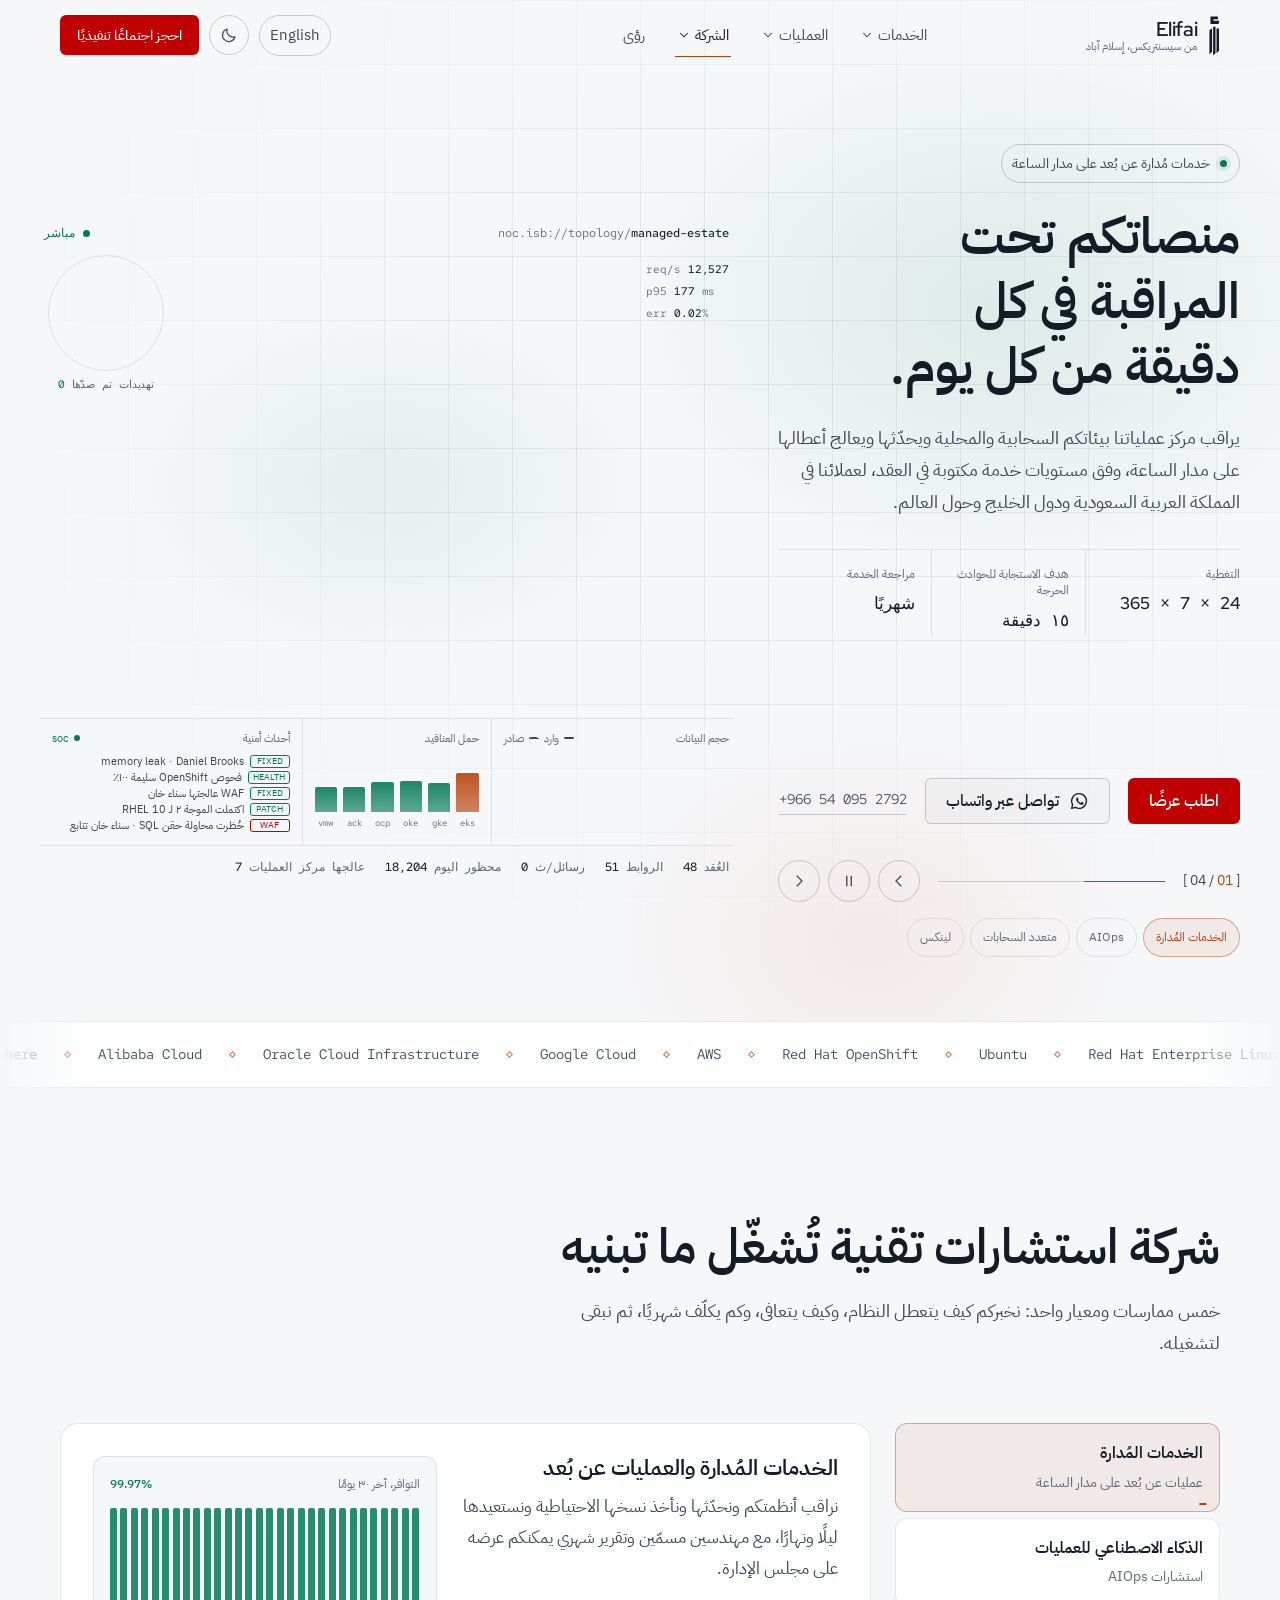
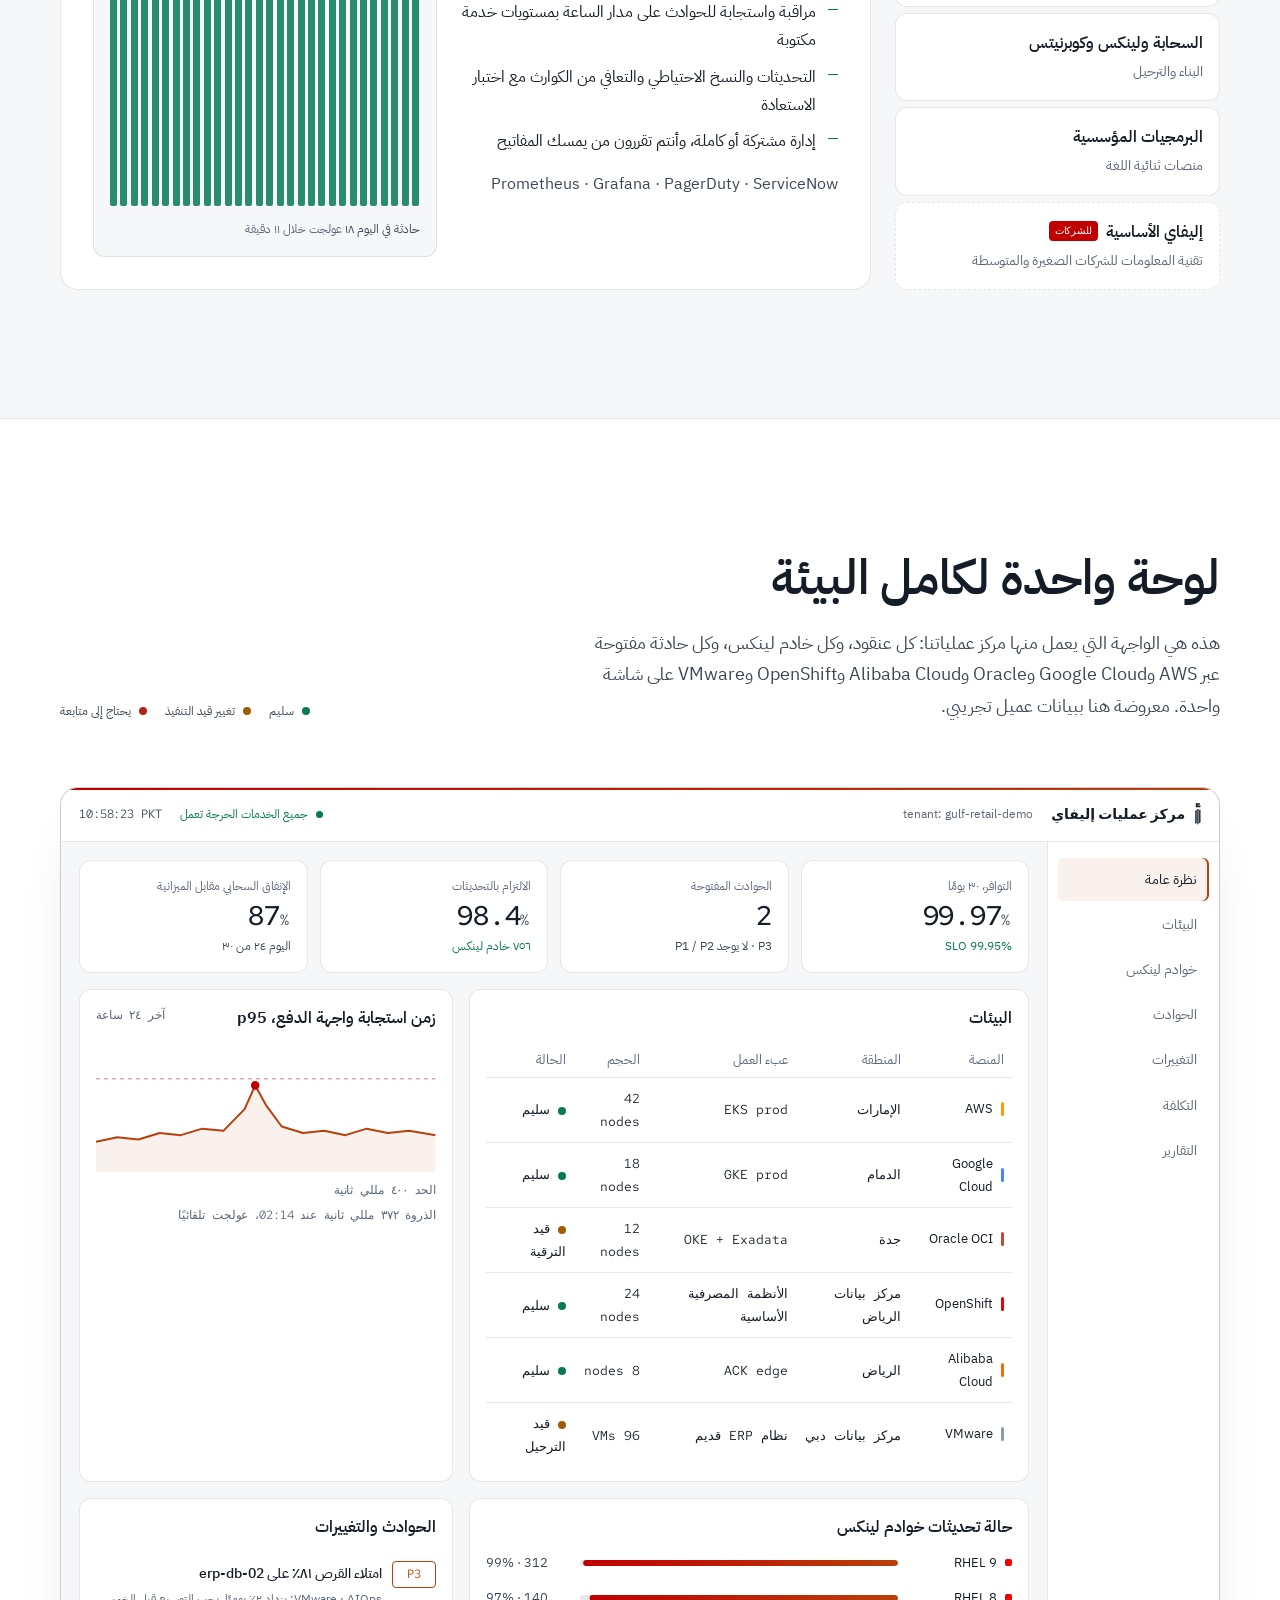
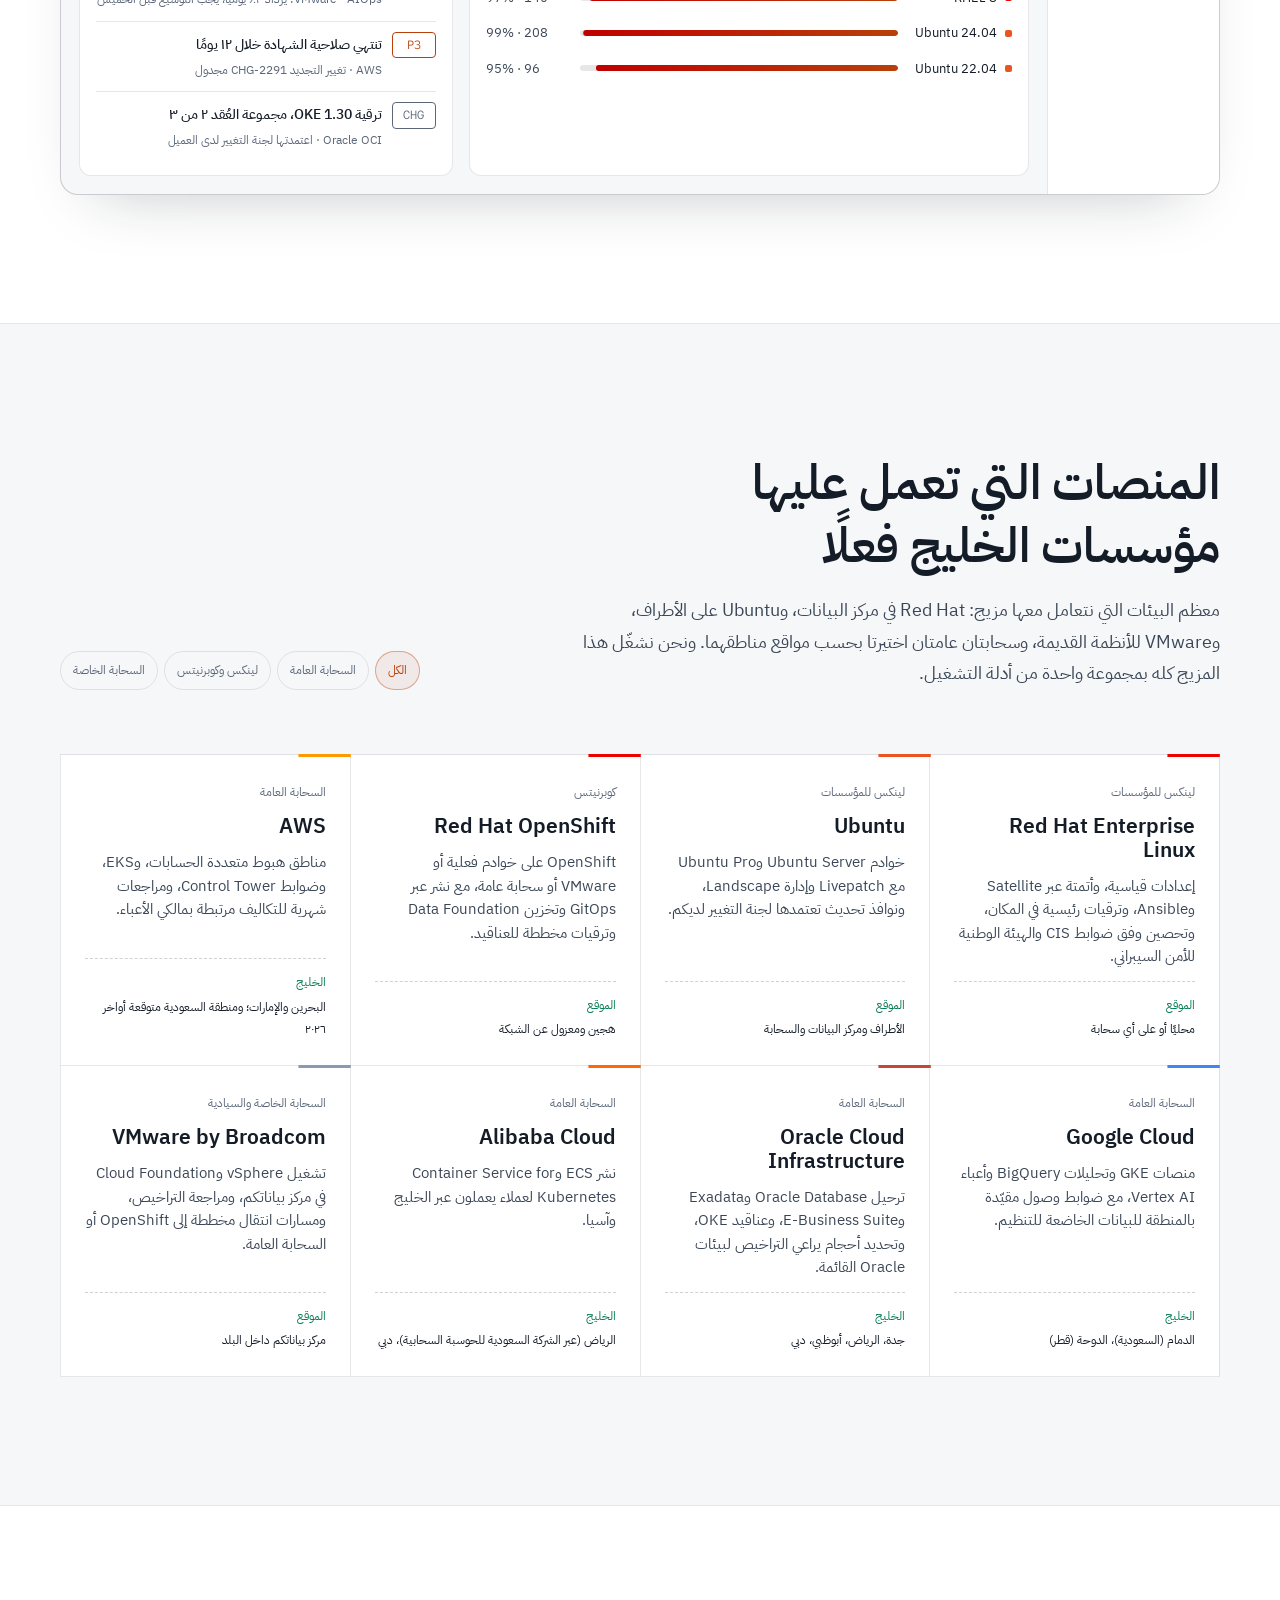
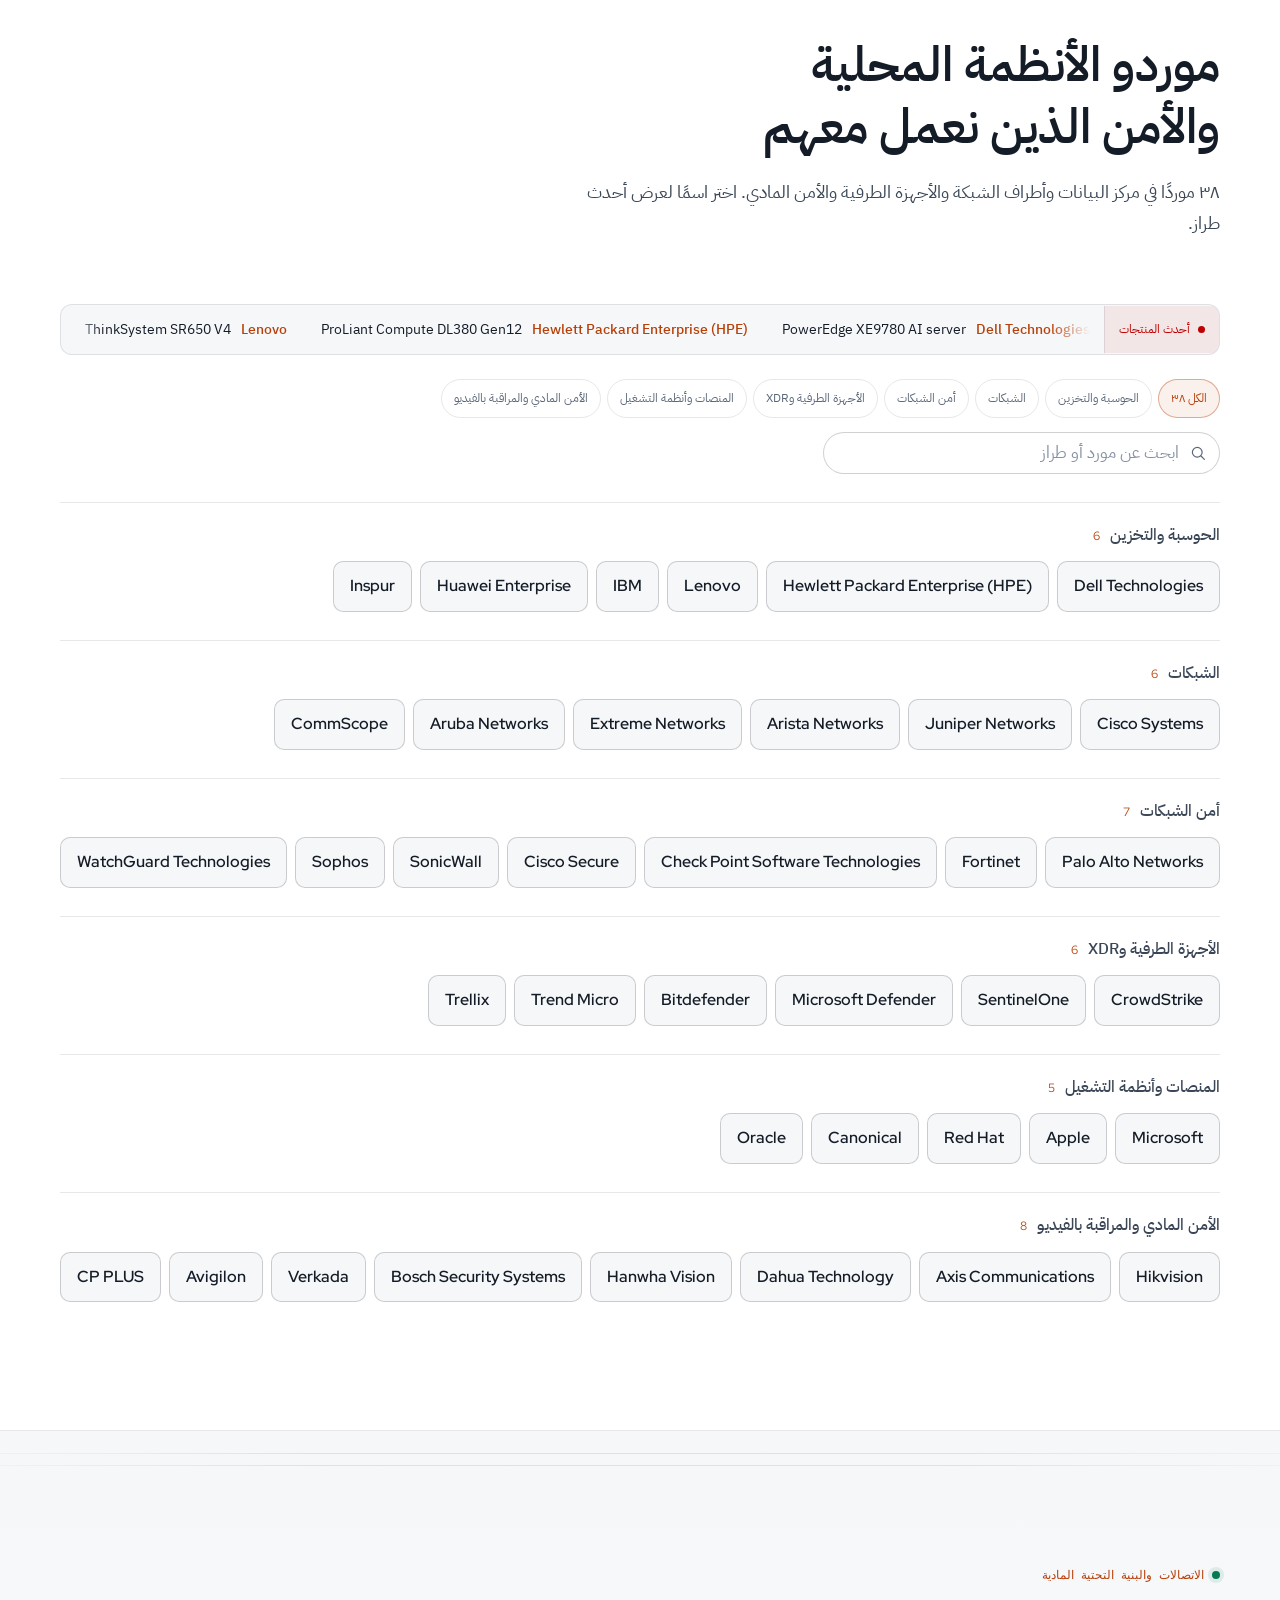
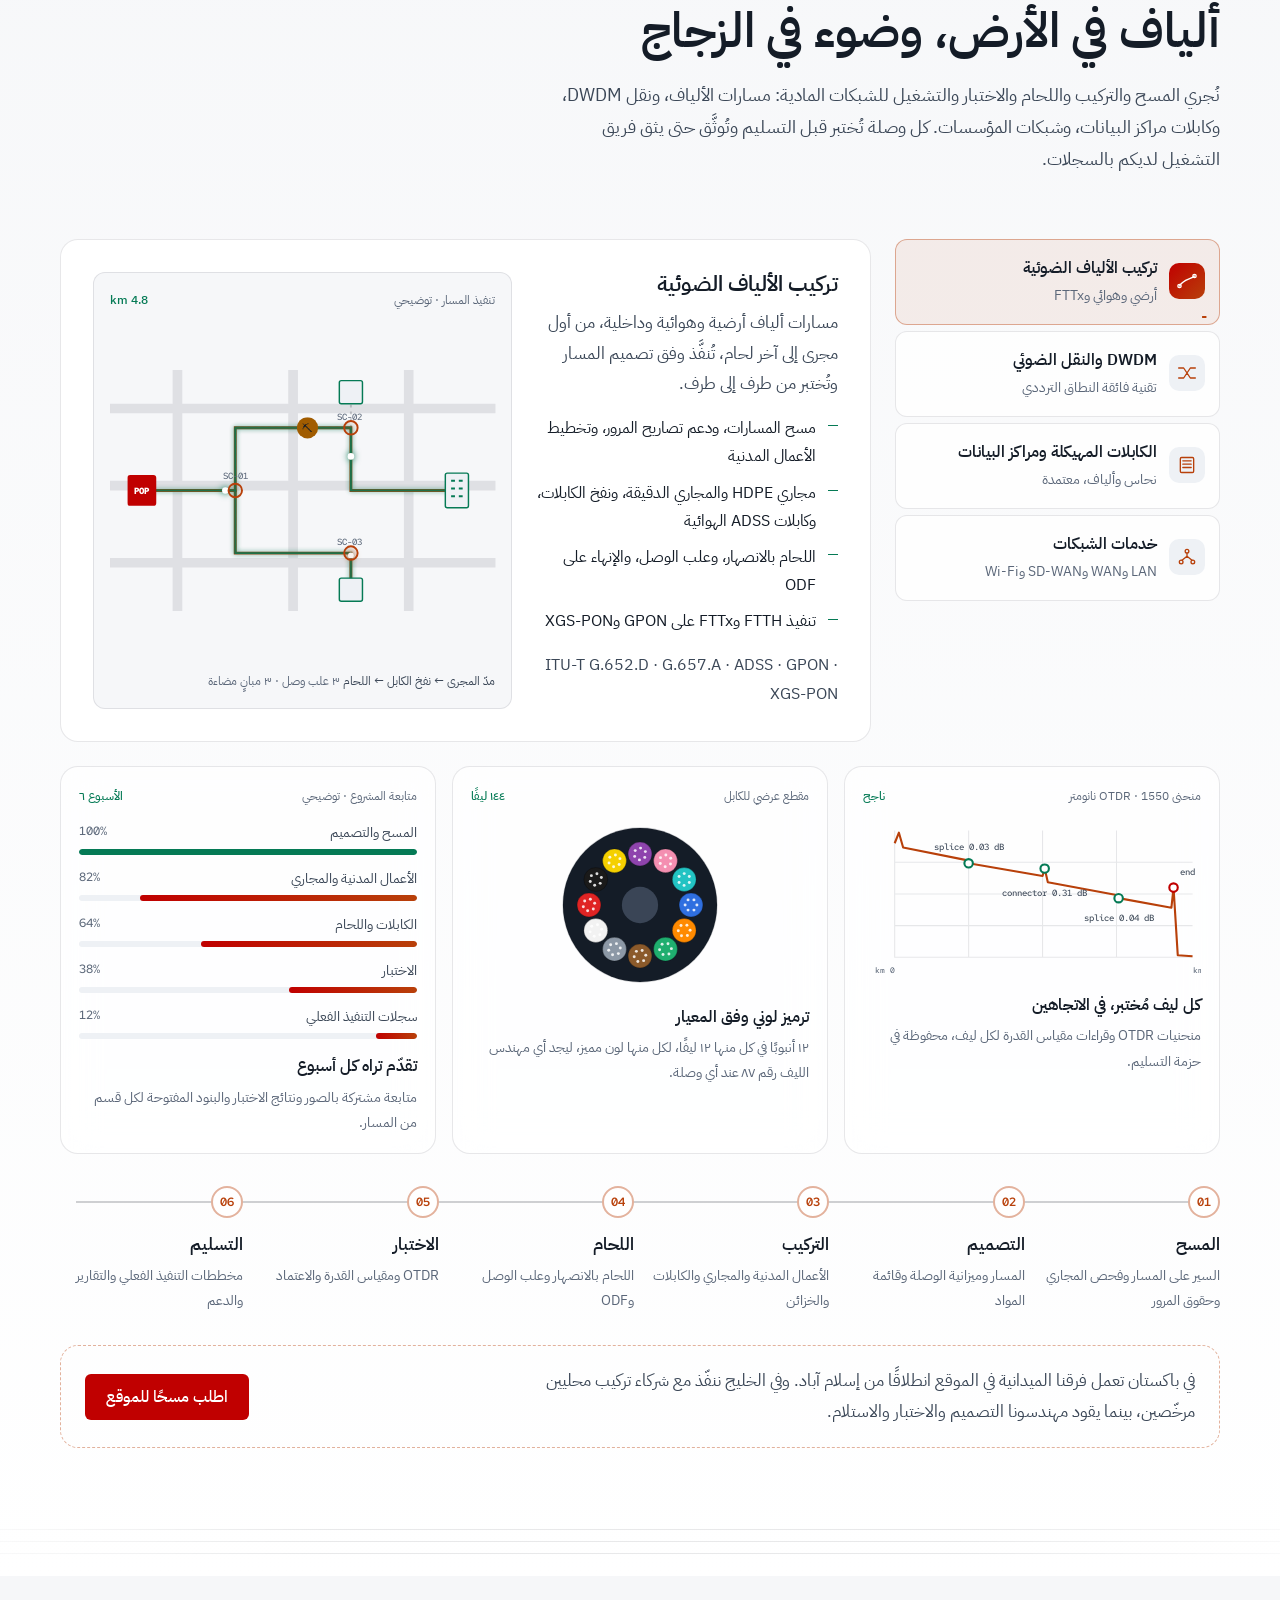
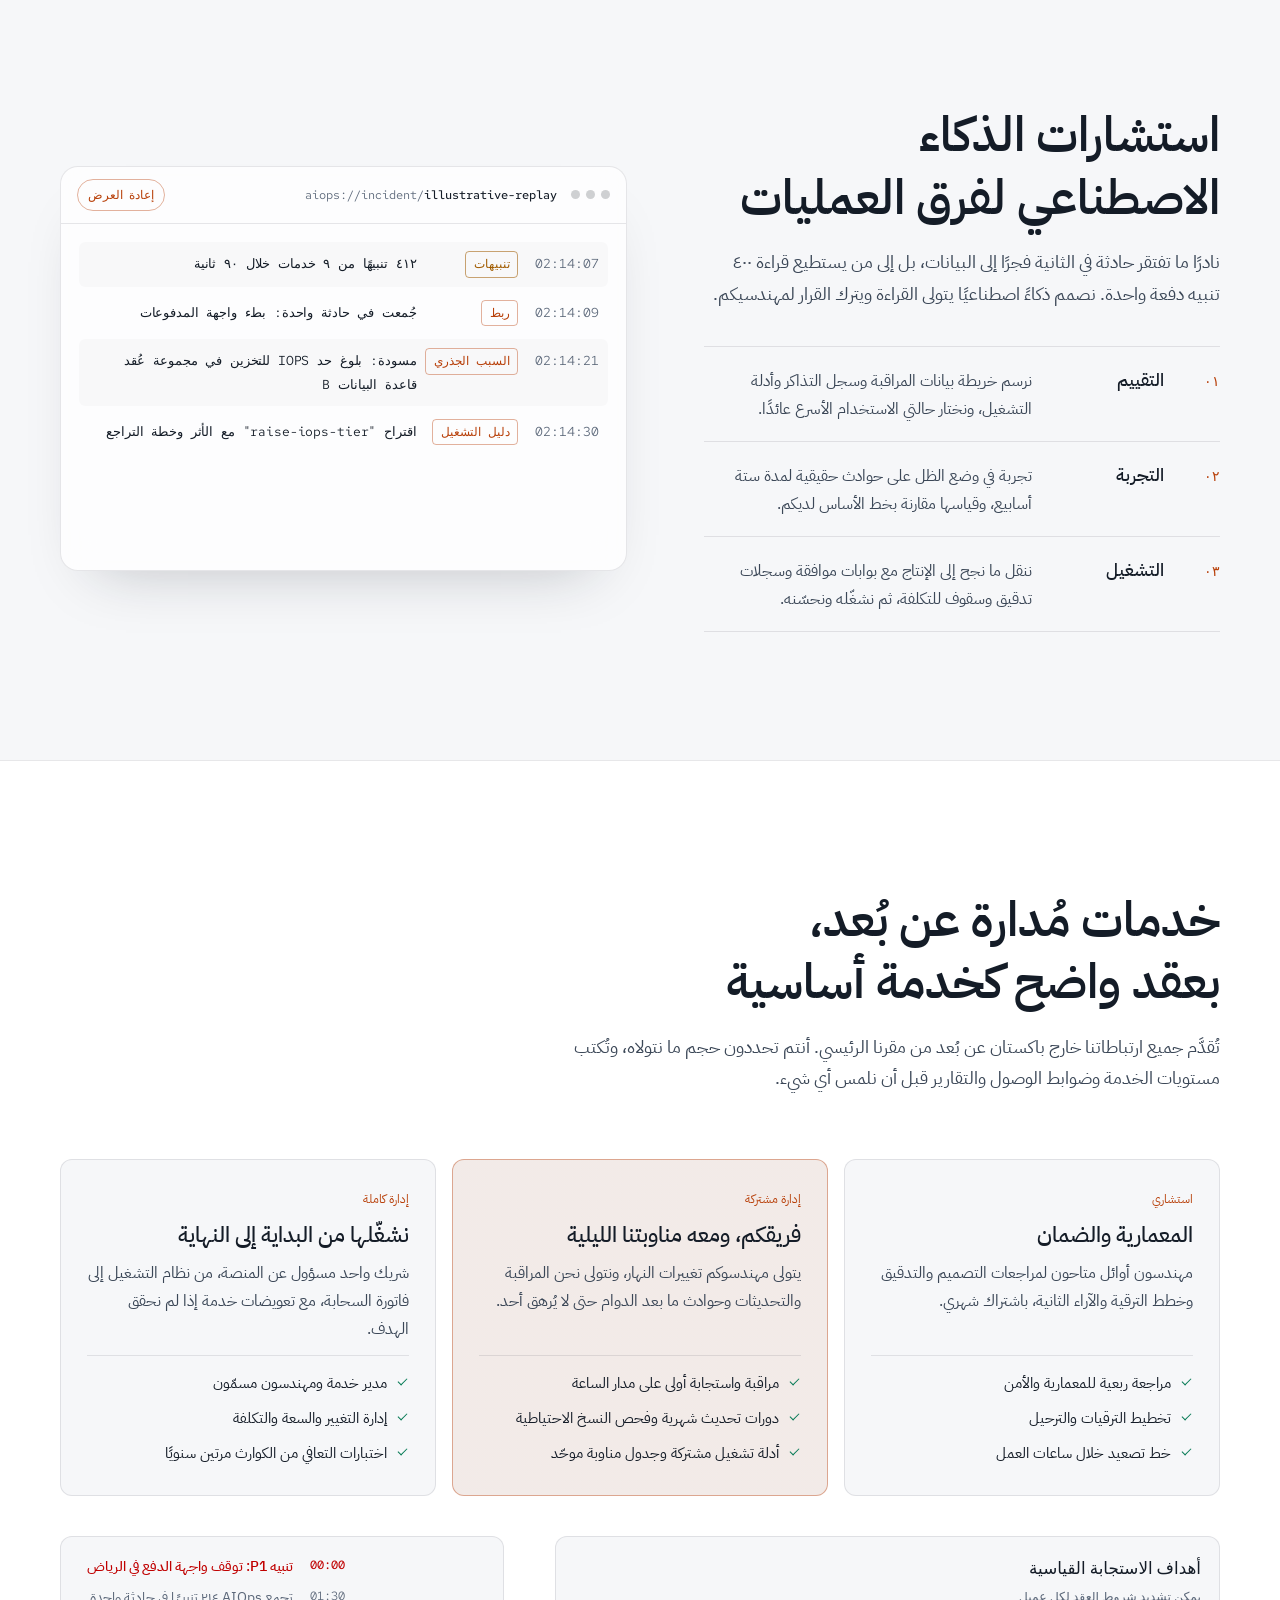
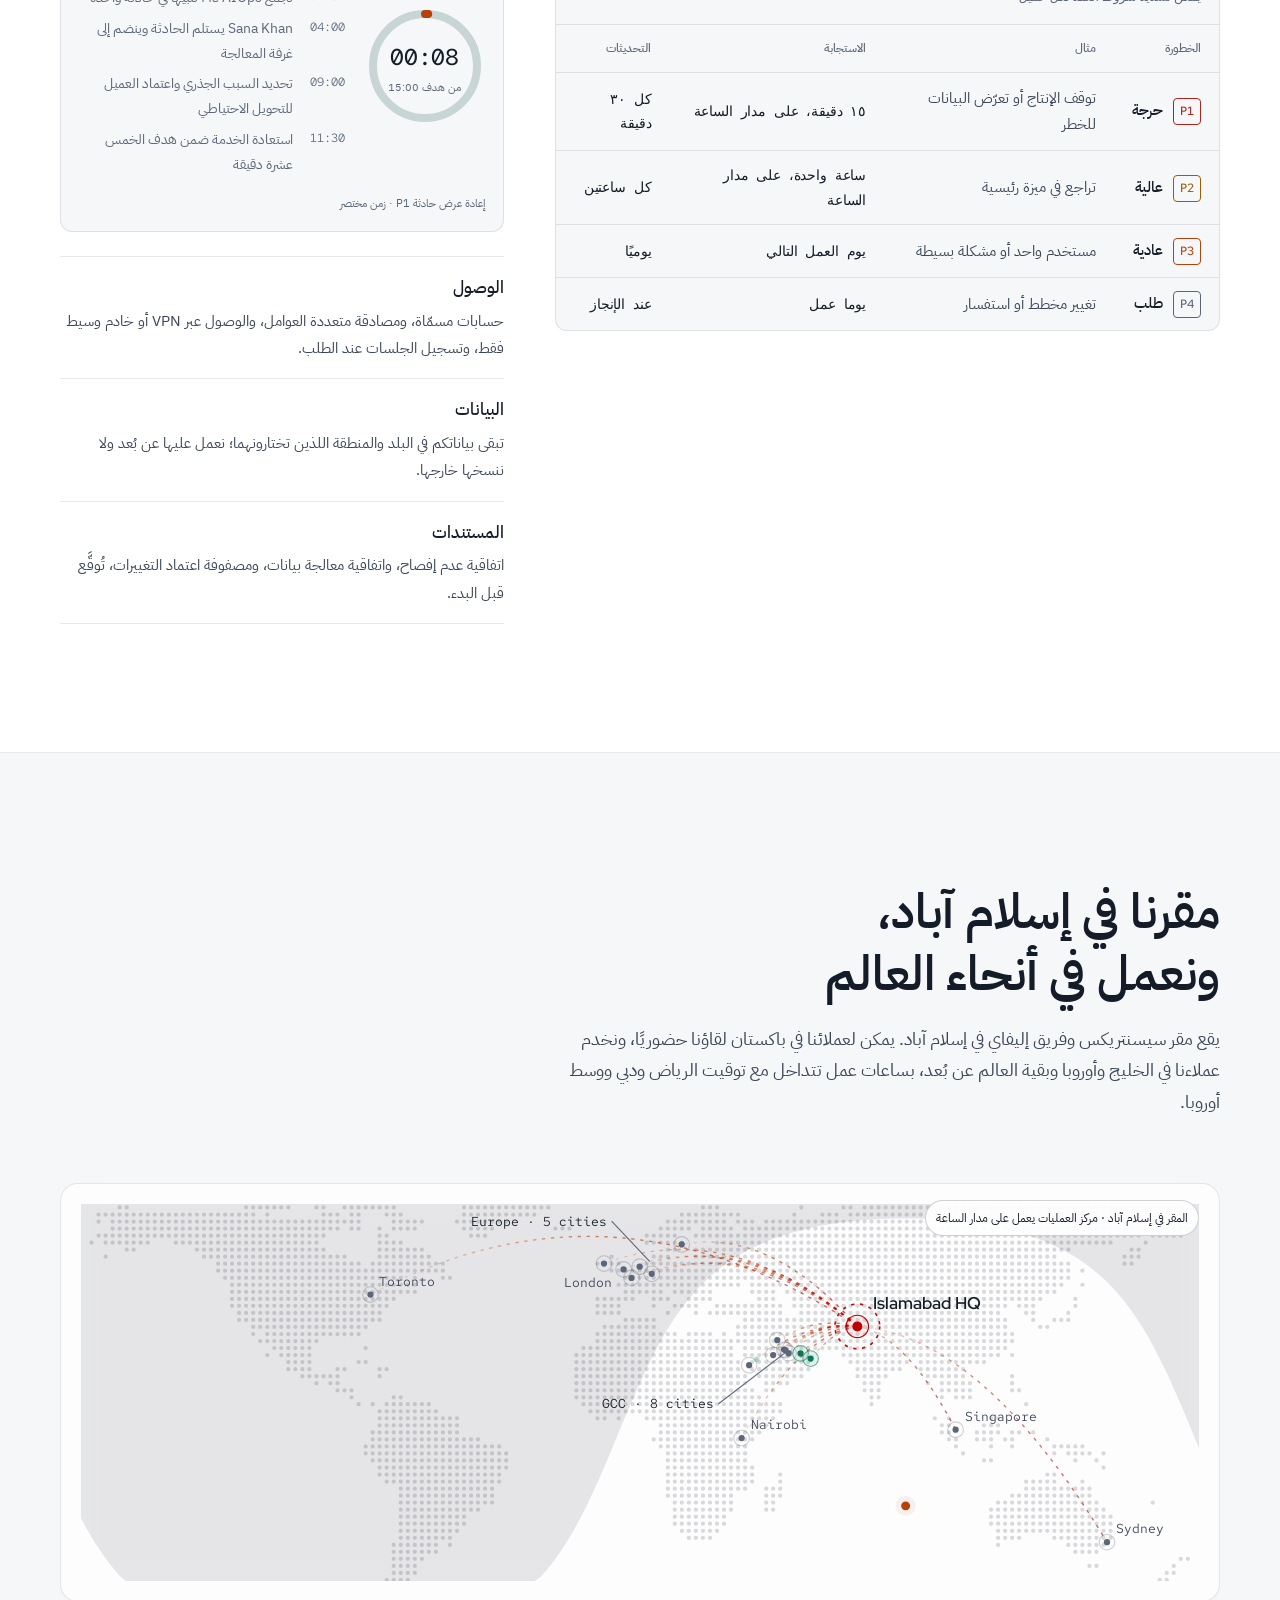
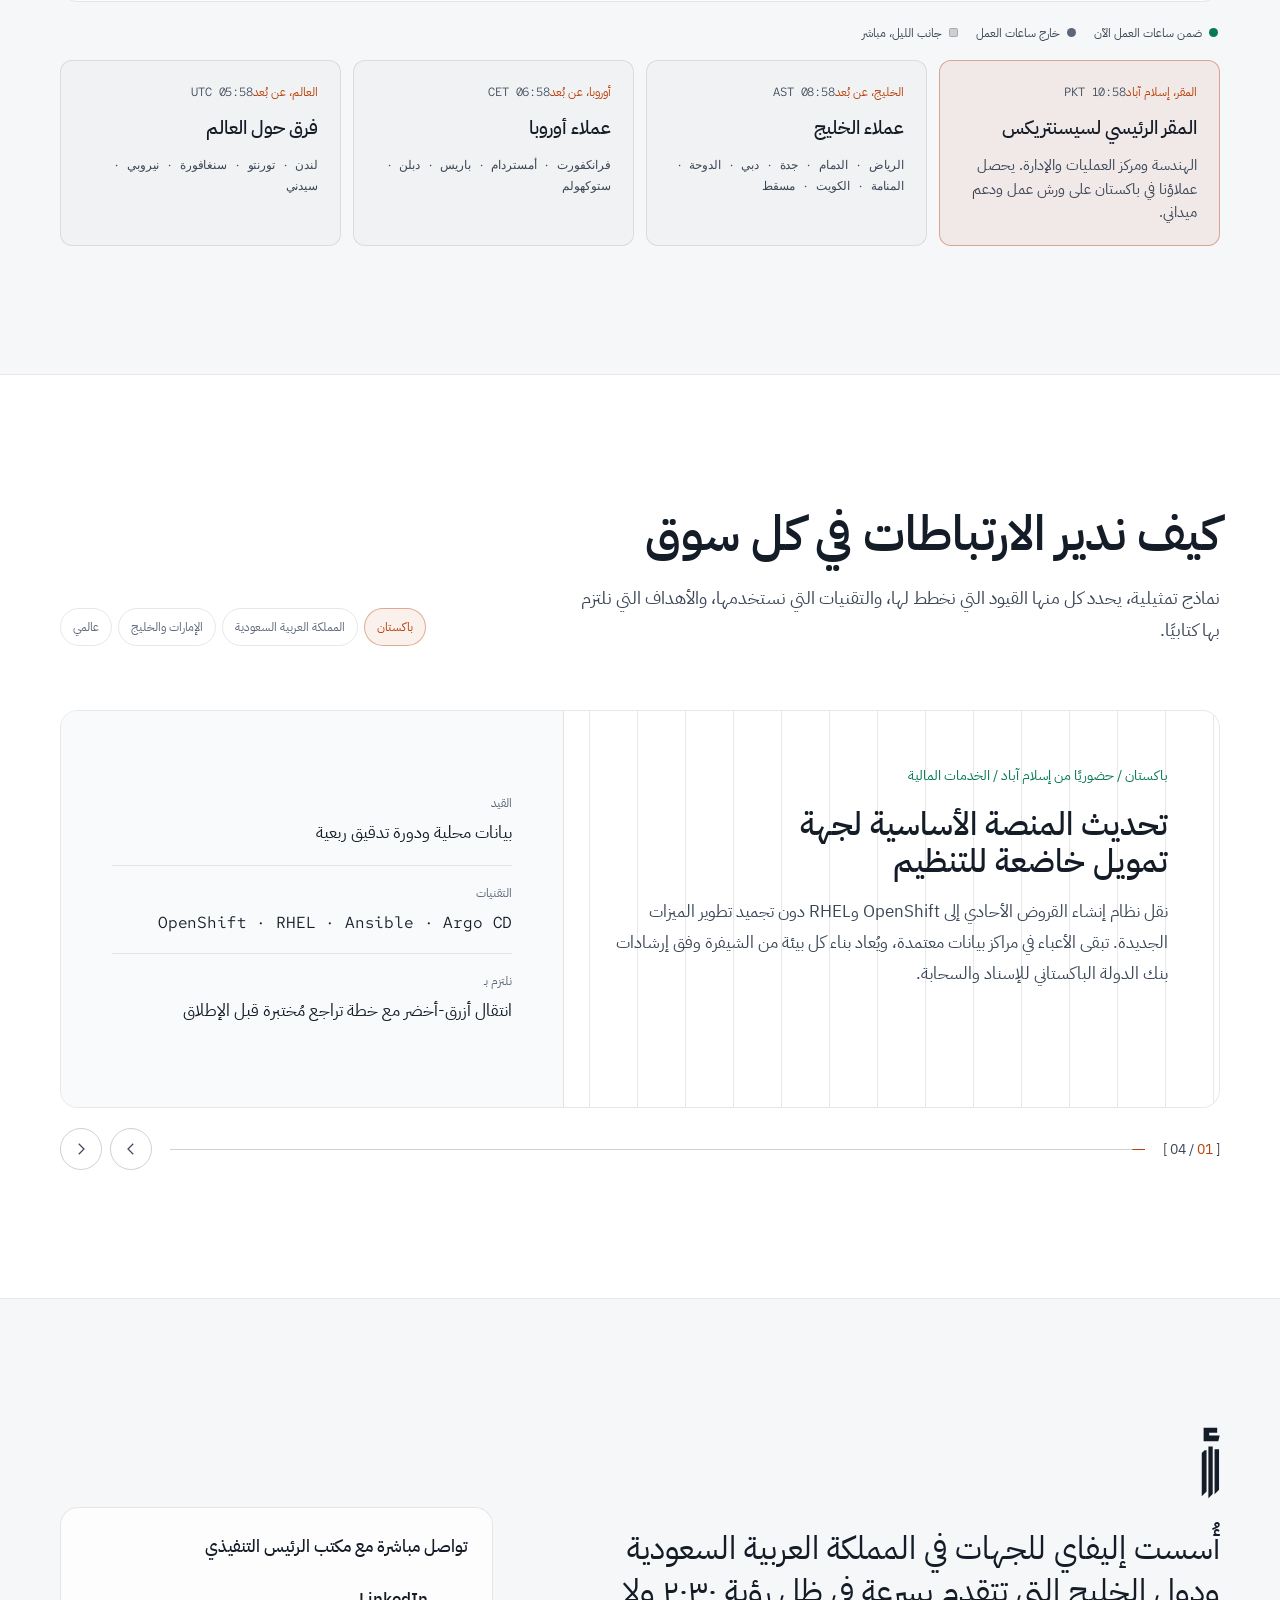
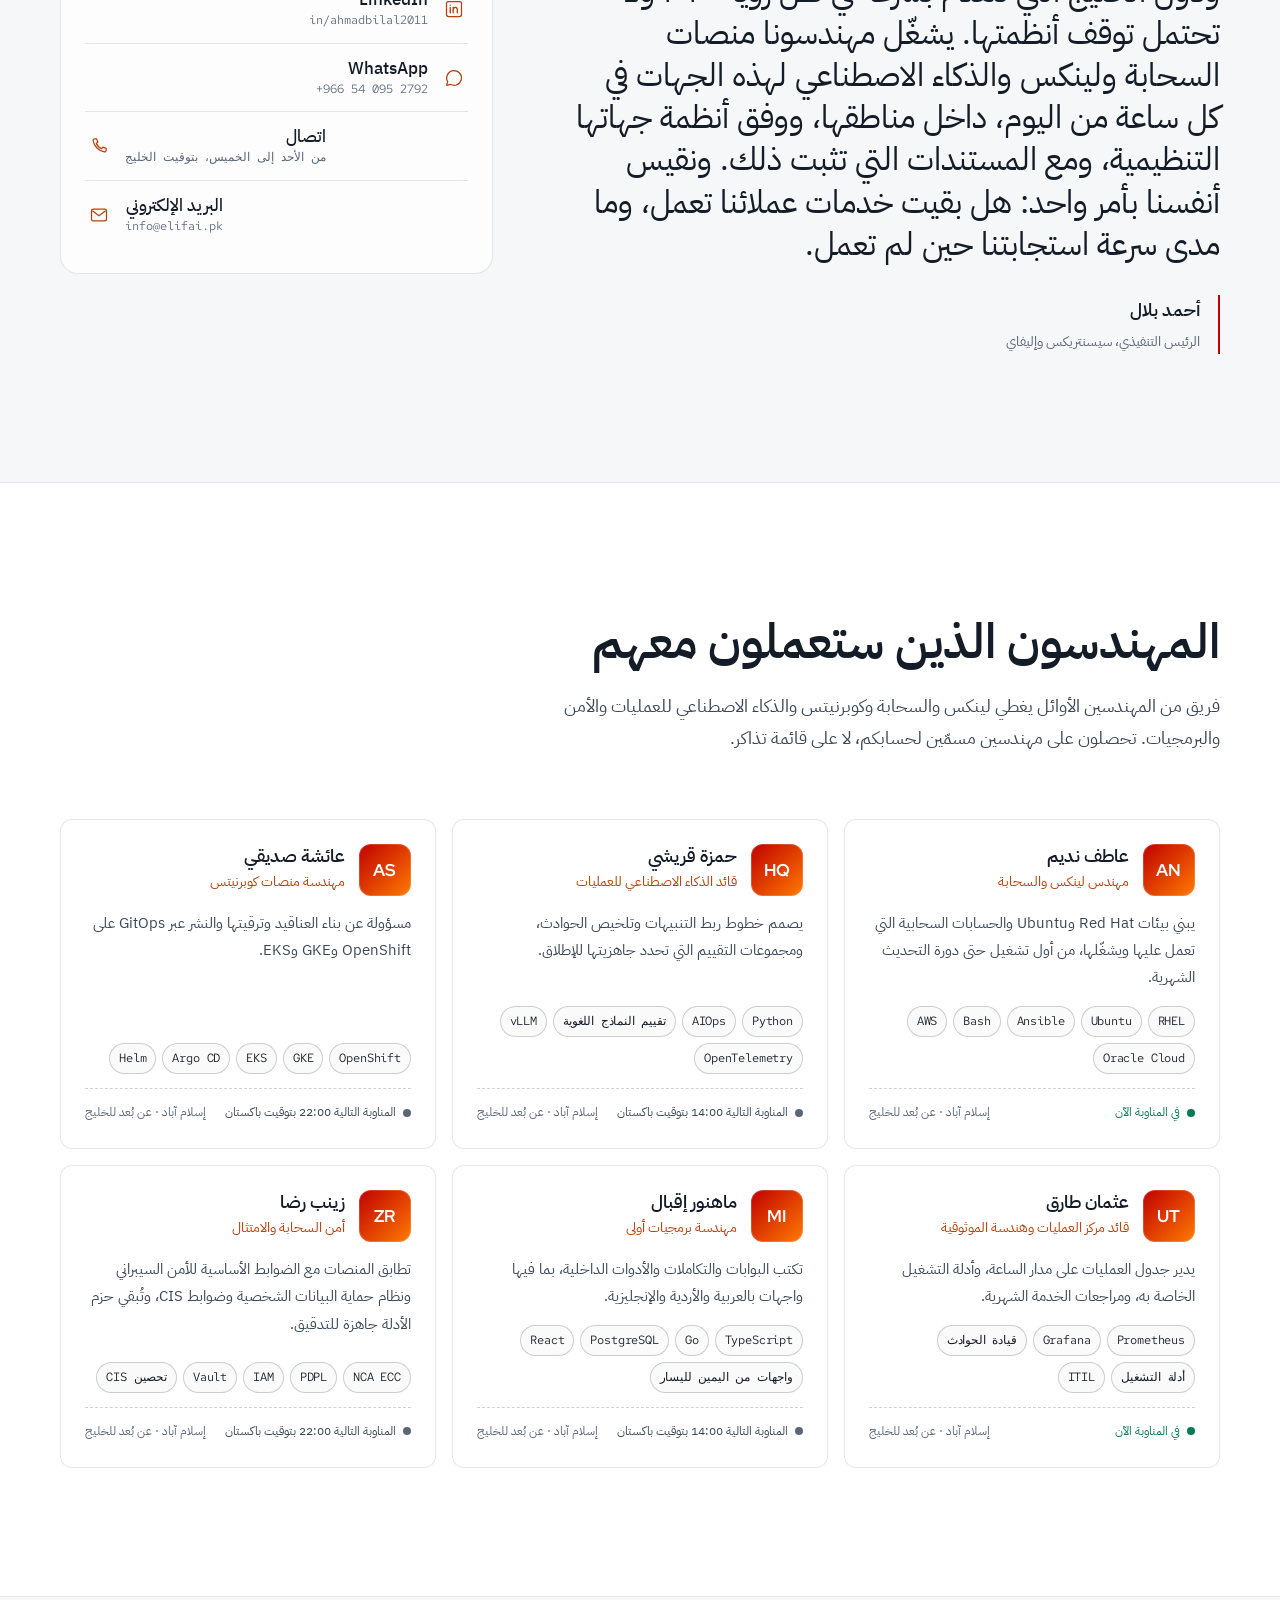
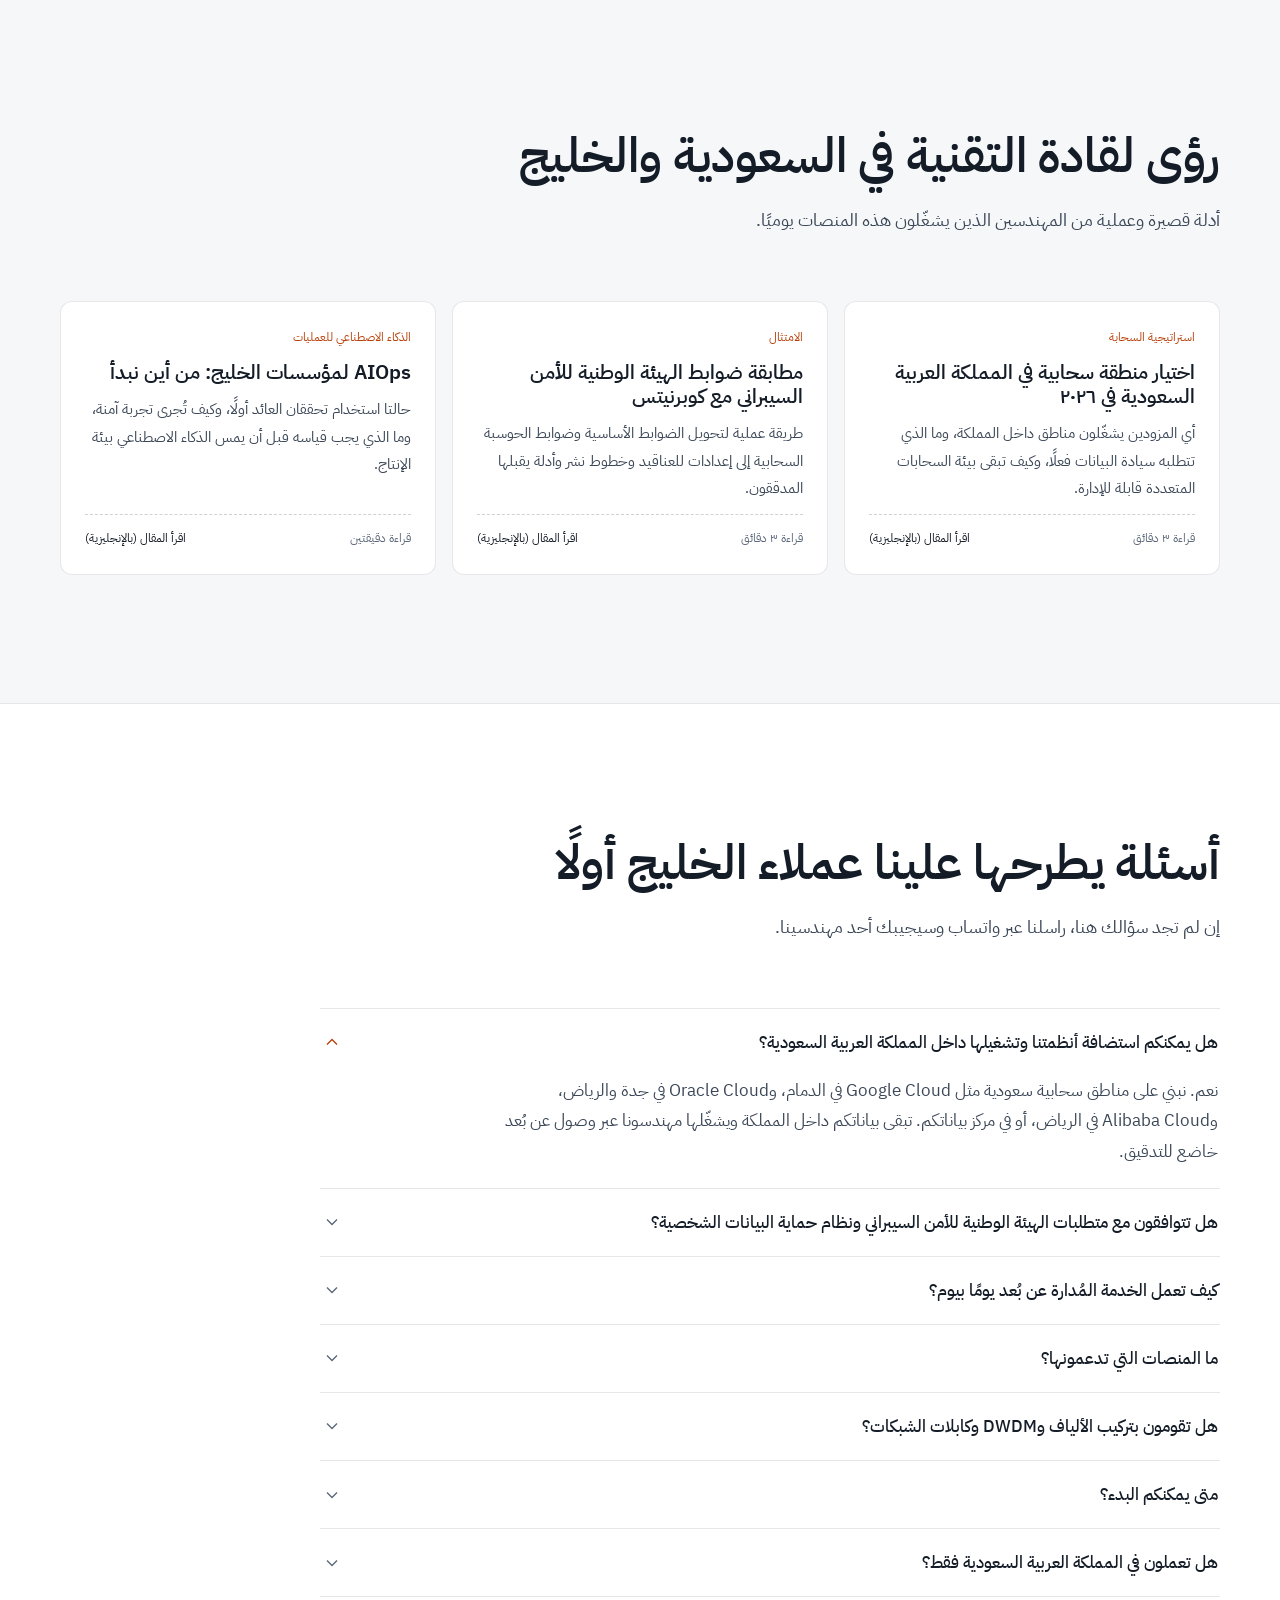
==== commit dc200552: "Spelling: fiber and US English throughout (center, color, organization, license, labeled); og:locale" ====
--- a/ar/index.html
+++ b/ar/index.html
@@ -13,7 +13,7 @@
   <link rel="alternate" hreflang="ar" href="https://elifai.pk/ar/">
   <link rel="alternate" hreflang="x-default" href="https://elifai.pk/">
   <meta property="og:locale" content="ar_SA">
-  <meta property="og:locale:alternate" content="en_GB">
+  <meta property="og:locale:alternate" content="en_US">
 
   <meta property="og:type" content="website">
   <meta property="og:site_name" content="Elifai">
@@ -35,8 +35,8 @@
   <link rel="preconnect" href="https://fonts.googleapis.com">
   <link rel="preconnect" href="https://fonts.gstatic.com" crossorigin>
   <link rel="stylesheet" href="https://fonts.googleapis.com/css2?family=IBM+Plex+Sans+Arabic:wght@400;500;600;700&amp;family=Red+Hat+Display:wght@500;600;700&amp;family=Red+Hat+Text:wght@400;500;600&amp;family=Red+Hat+Mono:wght@400;500&amp;display=swap">
-  <link rel="stylesheet" href="/assets/css/main.css?v=13">
-  <script type="module" src="/assets/js/main.js?v=13"></script>
+  <link rel="stylesheet" href="/assets/css/main.css?v=14">
+  <script type="module" src="/assets/js/main.js?v=14"></script>
 
   <script type="application/ld+json">
   {"@context": "https://schema.org", "@type": "ProfessionalService", "name": "Elifai", "url": "https://elifai.pk/ar/", "logo": "https://elifai.pk/assets/img/logo-mark.svg", "email": "info@elifai.pk", "telephone": "+966540952792", "address": {"@type": "PostalAddress", "addressLocality": "Islamabad", "addressCountry": "PK"}, "parentOrganization": {"@type": "Organization", "name": "Sysnetrix Pvt Ltd", "address": {"@type": "PostalAddress", "addressLocality": "Islamabad", "addressCountry": "PK"}}, "areaServed": ["Saudi Arabia", "United Arab Emirates", "Qatar", "Bahrain", "Kuwait", "Oman", "Pakistan", "Worldwide"], "slogan": "Managed cloud and AI operations for Saudi Arabia and the Gulf", "knowsAbout": ["Managed IT services", "AIOps", "Red Hat Enterprise Linux", "Ubuntu", "Red Hat OpenShift", "Kubernetes", "AWS", "Google Cloud", "Oracle Cloud Infrastructure", "Alibaba Cloud", "VMware"], "founder": {"@type": "Person", "name": "Ahmad Bilal", "jobTitle": "Chief Executive Officer", "sameAs": "https://www.linkedin.com/in/ahmadbilal2011/"}, "inLanguage": "ar"}
@@ -751,7 +751,7 @@
 
         <div class="vwire" data-vwire>
           <span class="vwire-label mono"><span class="pulse" aria-hidden="true"></span>أحدث المنتجات</span>
-          <div class="vwire-track"><ul class="vwire-list" data-vwire-list><li><b>Dell Technologies</b><span class="vwire-model">PowerEdge XE9780 AI server</span></li><li><b>Hewlett Packard Enterprise (HPE)</b><span class="vwire-model">ProLiant Compute DL380 Gen12</span></li><li><b>Lenovo</b><span class="vwire-model">ThinkSystem SR650 V4</span></li><li><b>IBM</b><span class="vwire-model">IBM Power11 and IBM z17</span></li><li><b>Huawei Enterprise</b><span class="vwire-model">New-gen OceanStor Dorado all-flash</span></li><li><b>Inspur</b><span class="vwire-model">Liquid-cooled AI server line</span></li><li><b>Cisco Systems</b><span class="vwire-model">Catalyst 9350 Smart Switch</span></li><li><b>Juniper Networks</b><span class="vwire-model">QFX5240 800GbE switch</span></li><li><b>Arista Networks</b><span class="vwire-model">1.6T Etherlink AI switch family</span></li><li><b>Extreme Networks</b><span class="vwire-model">Extreme Platform ONE</span></li><li><b>Aruba Networks</b><span class="vwire-model">Wi-Fi 7 access points, 730 Series</span></li><li><b>CommScope</b><span class="vwire-model">SYSTIMAX Propel fibre platform</span></li><li><b>Palo Alto Networks</b><span class="vwire-model">Prisma AIRS AI security platform</span></li><li><b>Fortinet</b><span class="vwire-model">FortiGate 3800G and 700G (G-Series)</span></li><li><b>Check Point Software Technologies</b><span class="vwire-model">Quantum Force branch gateways</span></li><li><b>Cisco Secure</b><span class="vwire-model">Secure Firewall 6100 and 200 Series</span></li><li><b>SonicWall</b><span class="vwire-model">Generation 8 firewalls</span></li><li><b>Sophos</b><span class="vwire-model">XGS desktop firewall series</span></li><li><b>WatchGuard Technologies</b><span class="vwire-model">Firebox high-performance rackmount series</span></li><li><b>CrowdStrike</b><span class="vwire-model">Falcon platform with Charlotte AI</span></li><li><b>SentinelOne</b><span class="vwire-model">Purple AI security analyst</span></li><li><b>Microsoft Defender</b><span class="vwire-model">Defender XDR with Security Copilot agents</span></li><li><b>Bitdefender</b><span class="vwire-model">GravityZone PHASR</span></li><li><b>Trend Micro</b><span class="vwire-model">Trend Vision One with Cybertron AI</span></li><li><b>Trellix</b><span class="vwire-model">Trellix Wise AI</span></li><li><b>Microsoft</b><span class="vwire-model">Windows Server 2025</span></li><li><b>Apple</b><span class="vwire-model">Mac with M5 chips</span></li><li><b>Red Hat</b><span class="vwire-model">Red Hat Enterprise Linux 10</span></li><li><b>Canonical</b><span class="vwire-model">Ubuntu 26.04 LTS</span></li><li><b>Oracle</b><span class="vwire-model">Exadata X11M</span></li><li><b>Hikvision</b><span class="vwire-model">AcuSense radar PTZ cameras</span></li><li><b>Axis Communications</b><span class="vwire-model">AI multisensor cameras (2026 range)</span></li><li><b>Dahua Technology</b><span class="vwire-model">WizColor 2.0 cameras</span></li><li><b>Hanwha Vision</b><span class="vwire-model">Wisenet P Series AI cameras</span></li><li><b>Bosch Security Systems</b><span class="vwire-model">FLEXIDOME 8100i AI cameras</span></li><li><b>Verkada</b><span class="vwire-model">Next-gen AI cameras and access control (2026)</span></li><li><b>Avigilon</b><span class="vwire-model">Avigilon H6A camera range</span></li><li><b>CP PLUS</b><span class="vwire-model">Silver Series network cameras</span></li></ul></div>
+          <div class="vwire-track"><ul class="vwire-list" data-vwire-list><li><b>Dell Technologies</b><span class="vwire-model">PowerEdge XE9780 AI server</span></li><li><b>Hewlett Packard Enterprise (HPE)</b><span class="vwire-model">ProLiant Compute DL380 Gen12</span></li><li><b>Lenovo</b><span class="vwire-model">ThinkSystem SR650 V4</span></li><li><b>IBM</b><span class="vwire-model">IBM Power11 and IBM z17</span></li><li><b>Huawei Enterprise</b><span class="vwire-model">New-gen OceanStor Dorado all-flash</span></li><li><b>Inspur</b><span class="vwire-model">Liquid-cooled AI server line</span></li><li><b>Cisco Systems</b><span class="vwire-model">Catalyst 9350 Smart Switch</span></li><li><b>Juniper Networks</b><span class="vwire-model">QFX5240 800GbE switch</span></li><li><b>Arista Networks</b><span class="vwire-model">1.6T Etherlink AI switch family</span></li><li><b>Extreme Networks</b><span class="vwire-model">Extreme Platform ONE</span></li><li><b>Aruba Networks</b><span class="vwire-model">Wi-Fi 7 access points, 730 Series</span></li><li><b>CommScope</b><span class="vwire-model">SYSTIMAX Propel fiber platform</span></li><li><b>Palo Alto Networks</b><span class="vwire-model">Prisma AIRS AI security platform</span></li><li><b>Fortinet</b><span class="vwire-model">FortiGate 3800G and 700G (G-Series)</span></li><li><b>Check Point Software Technologies</b><span class="vwire-model">Quantum Force branch gateways</span></li><li><b>Cisco Secure</b><span class="vwire-model">Secure Firewall 6100 and 200 Series</span></li><li><b>SonicWall</b><span class="vwire-model">Generation 8 firewalls</span></li><li><b>Sophos</b><span class="vwire-model">XGS desktop firewall series</span></li><li><b>WatchGuard Technologies</b><span class="vwire-model">Firebox high-performance rackmount series</span></li><li><b>CrowdStrike</b><span class="vwire-model">Falcon platform with Charlotte AI</span></li><li><b>SentinelOne</b><span class="vwire-model">Purple AI security analyst</span></li><li><b>Microsoft Defender</b><span class="vwire-model">Defender XDR with Security Copilot agents</span></li><li><b>Bitdefender</b><span class="vwire-model">GravityZone PHASR</span></li><li><b>Trend Micro</b><span class="vwire-model">Trend Vision One with Cybertron AI</span></li><li><b>Trellix</b><span class="vwire-model">Trellix Wise AI</span></li><li><b>Microsoft</b><span class="vwire-model">Windows Server 2025</span></li><li><b>Apple</b><span class="vwire-model">Mac with M5 chips</span></li><li><b>Red Hat</b><span class="vwire-model">Red Hat Enterprise Linux 10</span></li><li><b>Canonical</b><span class="vwire-model">Ubuntu 26.04 LTS</span></li><li><b>Oracle</b><span class="vwire-model">Exadata X11M</span></li><li><b>Hikvision</b><span class="vwire-model">AcuSense radar PTZ cameras</span></li><li><b>Axis Communications</b><span class="vwire-model">AI multisensor cameras (2026 range)</span></li><li><b>Dahua Technology</b><span class="vwire-model">WizColor 2.0 cameras</span></li><li><b>Hanwha Vision</b><span class="vwire-model">Wisenet P Series AI cameras</span></li><li><b>Bosch Security Systems</b><span class="vwire-model">FLEXIDOME 8100i AI cameras</span></li><li><b>Verkada</b><span class="vwire-model">Next-gen AI cameras and access control (2026)</span></li><li><b>Avigilon</b><span class="vwire-model">Avigilon H6A camera range</span></li><li><b>CP PLUS</b><span class="vwire-model">Silver Series network cameras</span></li></ul></div>
         </div>
 
         <div class="vtools">
@@ -787,7 +787,7 @@
               <li><button type="button" class="vchip" aria-expanded="false" aria-controls="vd-network" data-vendor="arista" data-name="arista networks 1.6t etherlink ai switch family" data-latest="1.6T Etherlink AI switch family" data-site="https://www.arista.com">Arista Networks</button></li>
               <li><button type="button" class="vchip" aria-expanded="false" aria-controls="vd-network" data-vendor="extreme" data-name="extreme networks extreme platform one" data-latest="Extreme Platform ONE" data-site="https://www.extremenetworks.com">Extreme Networks</button></li>
               <li><button type="button" class="vchip" aria-expanded="false" aria-controls="vd-network" data-vendor="aruba" data-name="aruba networks wi-fi 7 access points, 730 series" data-latest="Wi-Fi 7 access points, 730 Series" data-site="https://www.arubanetworks.com">Aruba Networks</button></li>
-              <li><button type="button" class="vchip" aria-expanded="false" aria-controls="vd-network" data-vendor="commscope" data-name="commscope systimax propel fibre platform" data-latest="SYSTIMAX Propel fibre platform" data-site="https://www.commscope.com">CommScope</button></li>
+              <li><button type="button" class="vchip" aria-expanded="false" aria-controls="vd-network" data-vendor="commscope" data-name="commscope systimax propel fiber platform" data-latest="SYSTIMAX Propel fiber platform" data-site="https://www.commscope.com">CommScope</button></li>
           </ul>
           <div class="vdetail" id="vd-network" hidden data-vdetail aria-live="polite"></div>
         </section>
@@ -1075,7 +1075,7 @@
 
         <div class="tel-foot">
           <p>في باكستان تعمل فرقنا الميدانية في الموقع انطلاقًا من إسلام آباد. وفي الخليج ننفّذ مع شركاء تركيب محليين مرخّصين، بينما يقود مهندسونا التصميم والاختبار والاستلام.</p>
-          <a class="btn btn-primary" href="#contact" data-topic="Telecom and fibre">اطلب مسحًا للموقع</a>
+          <a class="btn btn-primary" href="#contact" data-topic="Telecom and fiber">اطلب مسحًا للموقع</a>
         </div>
       </div>
     </section>
@@ -1610,7 +1610,7 @@
                 <option value="Proposal request">طلب عرض</option>
                 <option value="Managed services">الخدمات المُدارة</option>
                 <option value="Elifai Essentials (SMB)">إليفاي الأساسية (للشركات الصغيرة والمتوسطة)</option>
-                <option value="Telecom and fibre">الاتصالات والألياف</option>
+                <option value="Telecom and fiber">الاتصالات والألياف</option>
                 <option value="AI for operations">الذكاء الاصطناعي للعمليات</option>
                 <option value="Cloud and Kubernetes">السحابة وكوبرنيتس</option>
                 <option value="Red Hat / Ubuntu">ريد هات / أوبونتو</option>
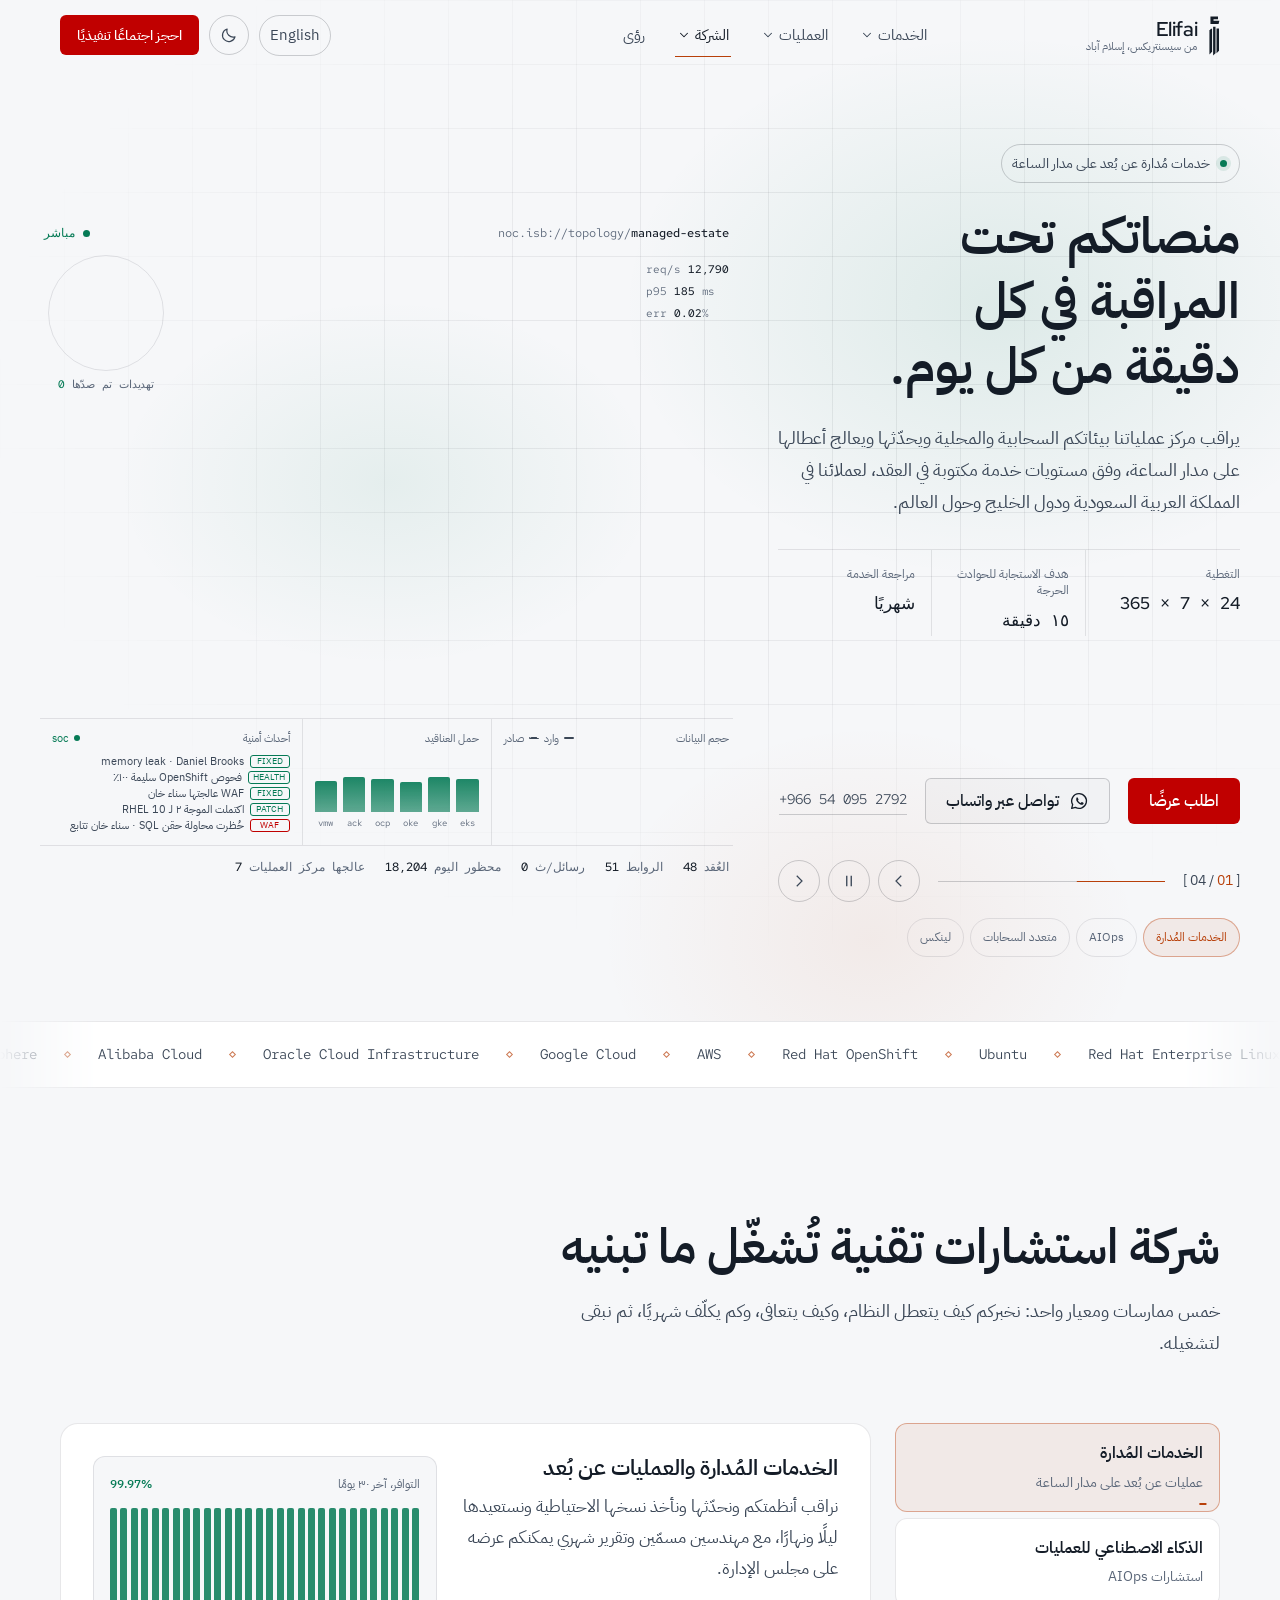
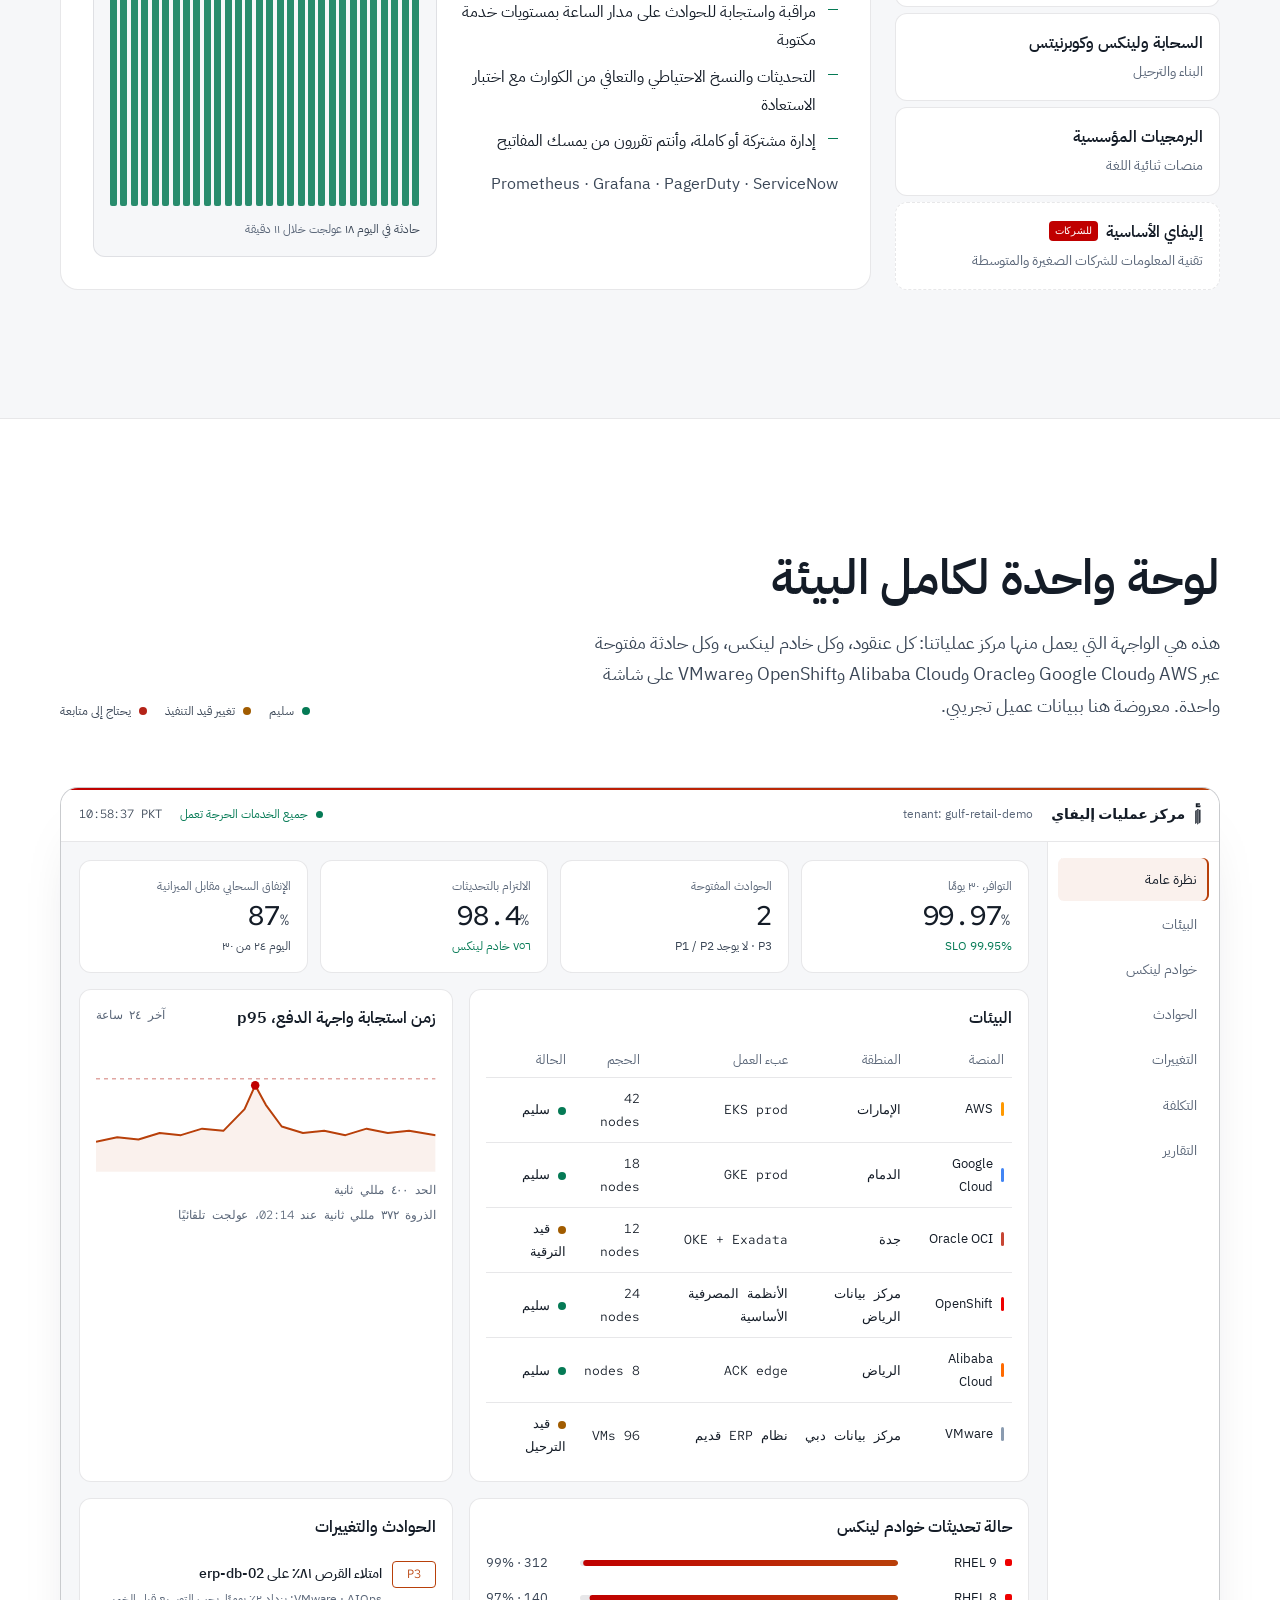
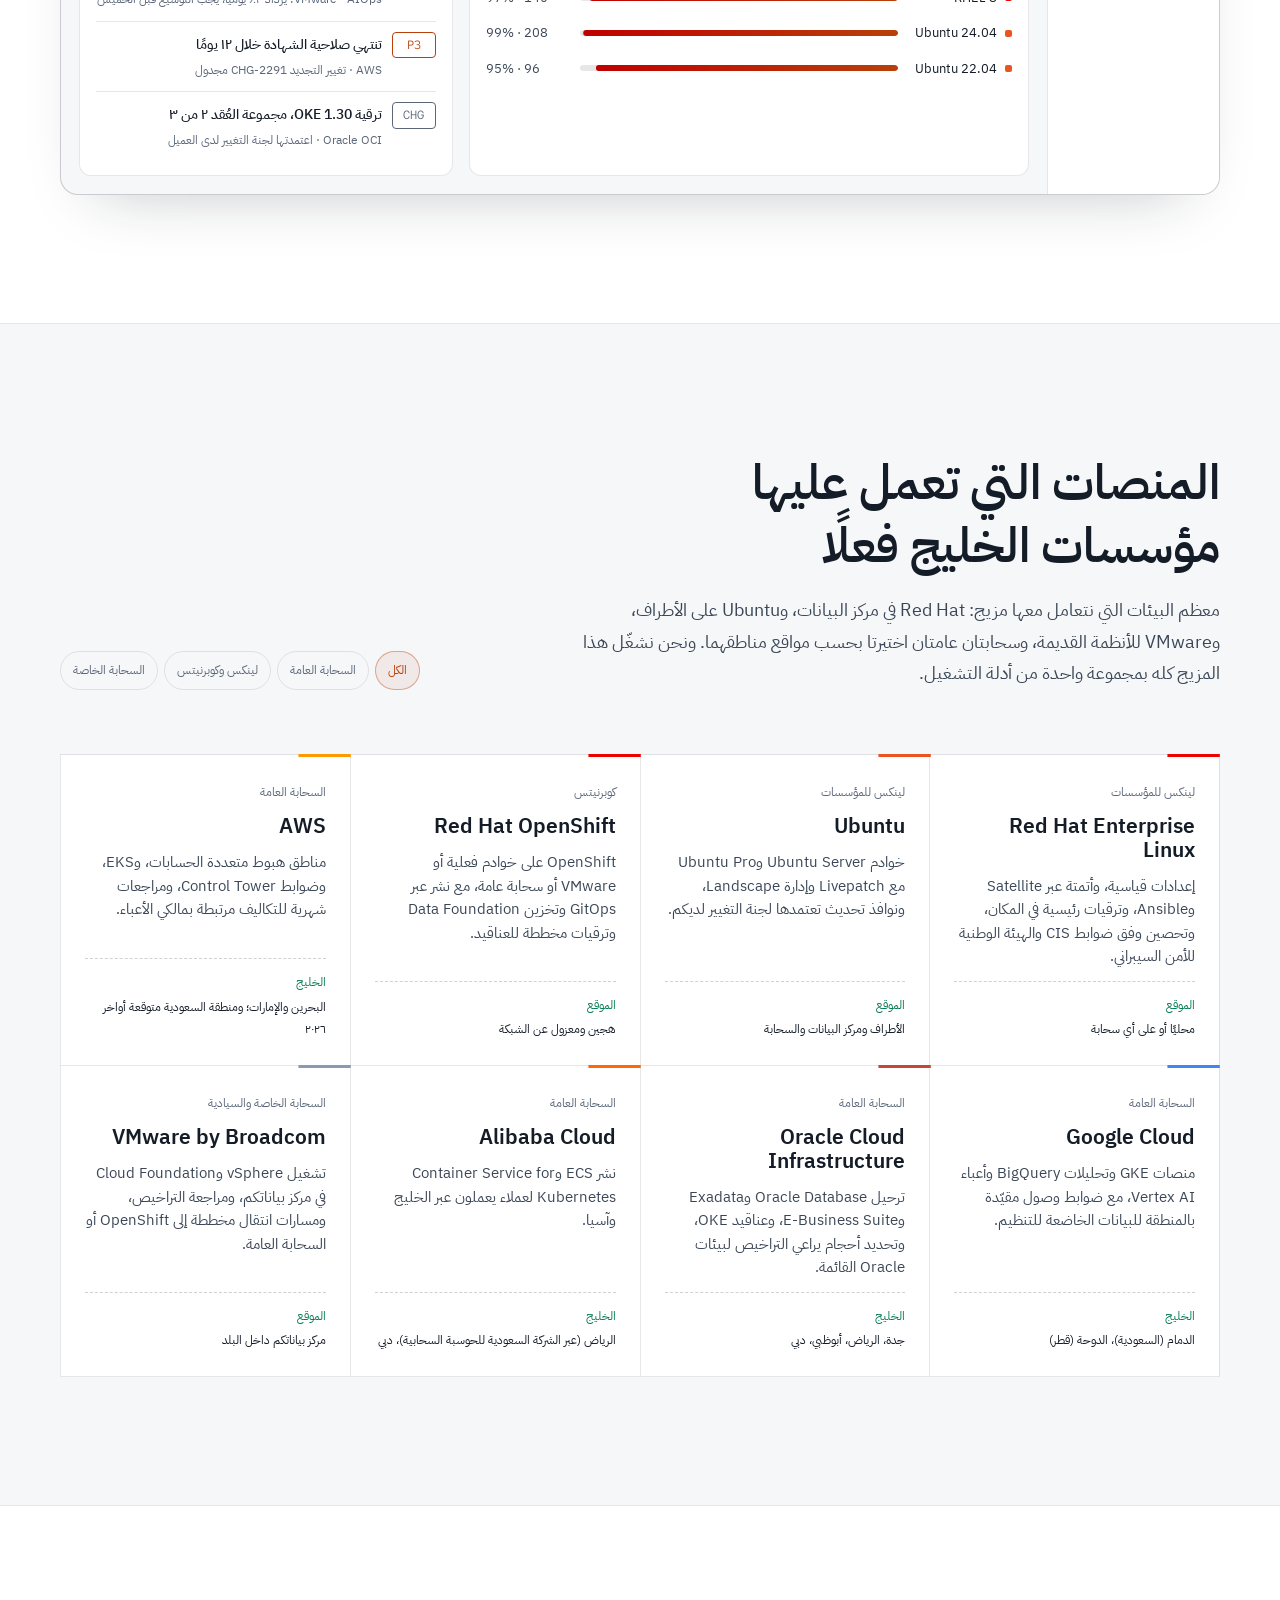
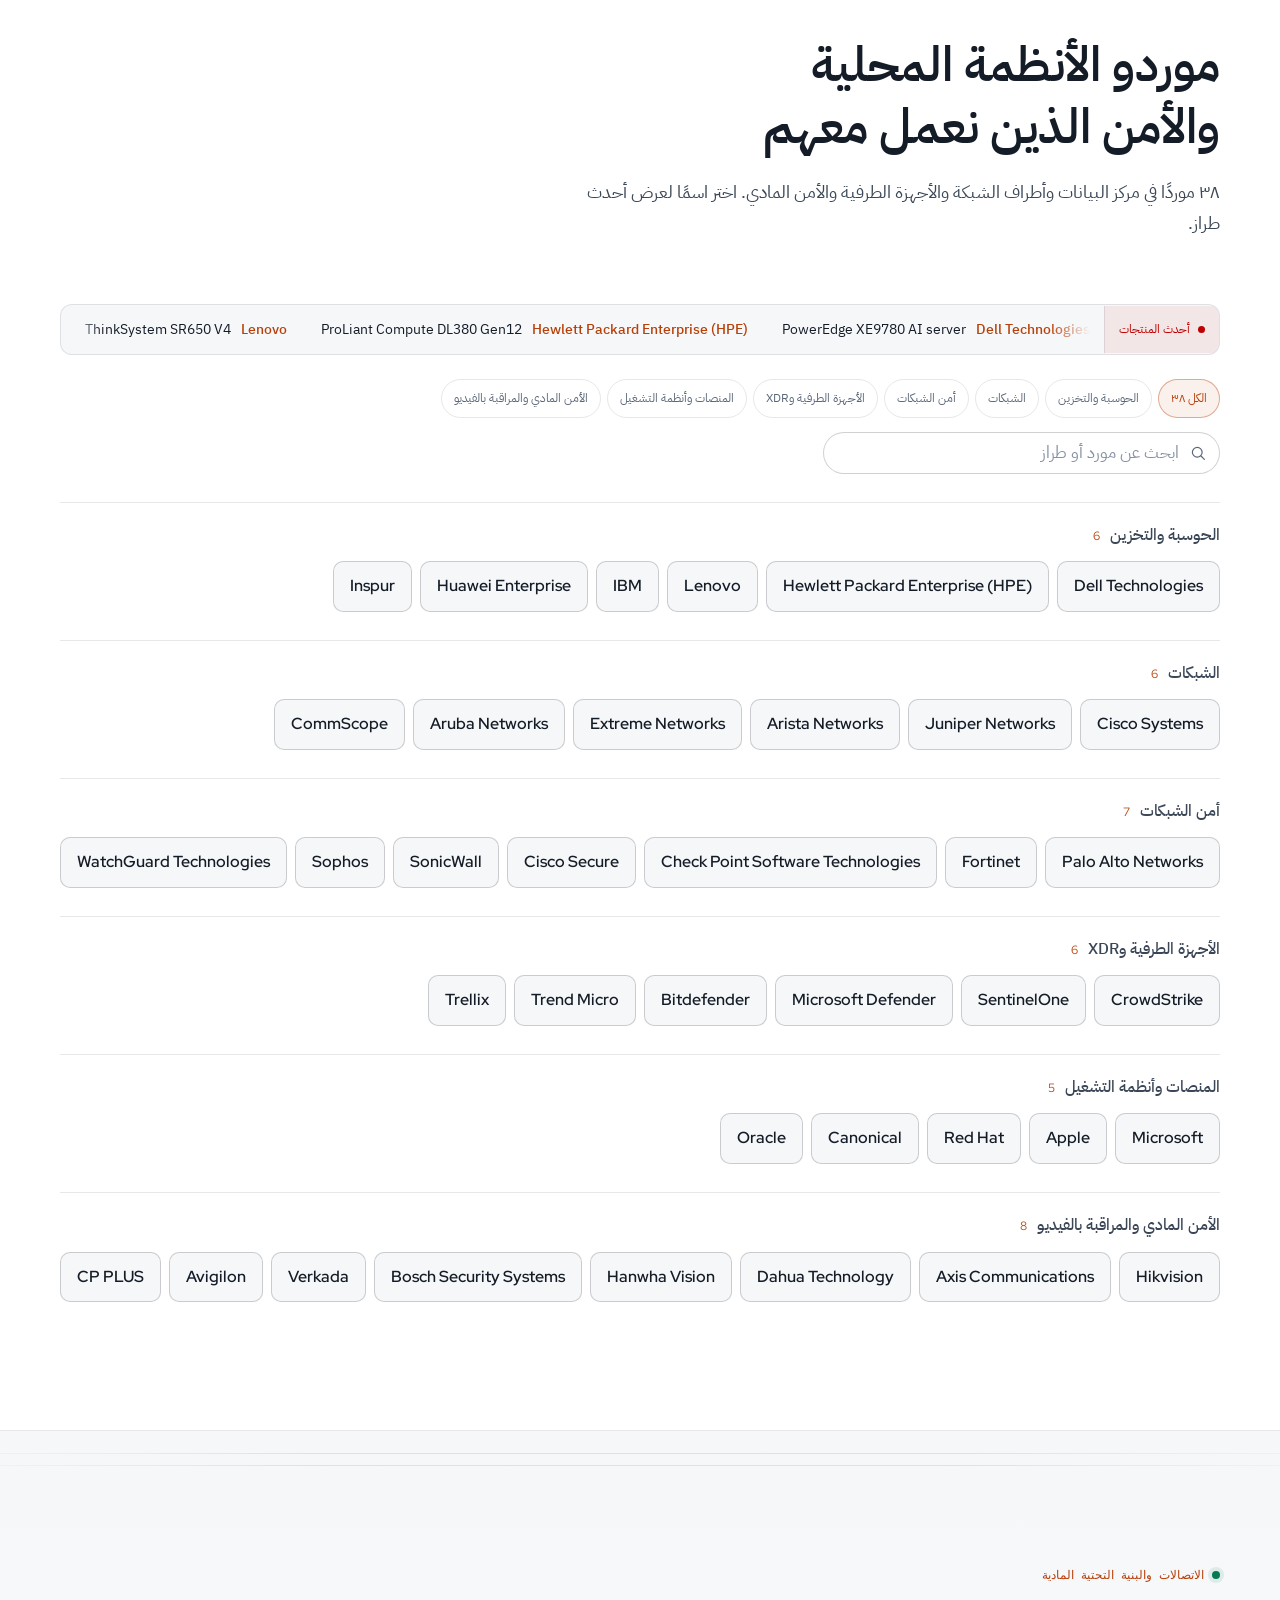
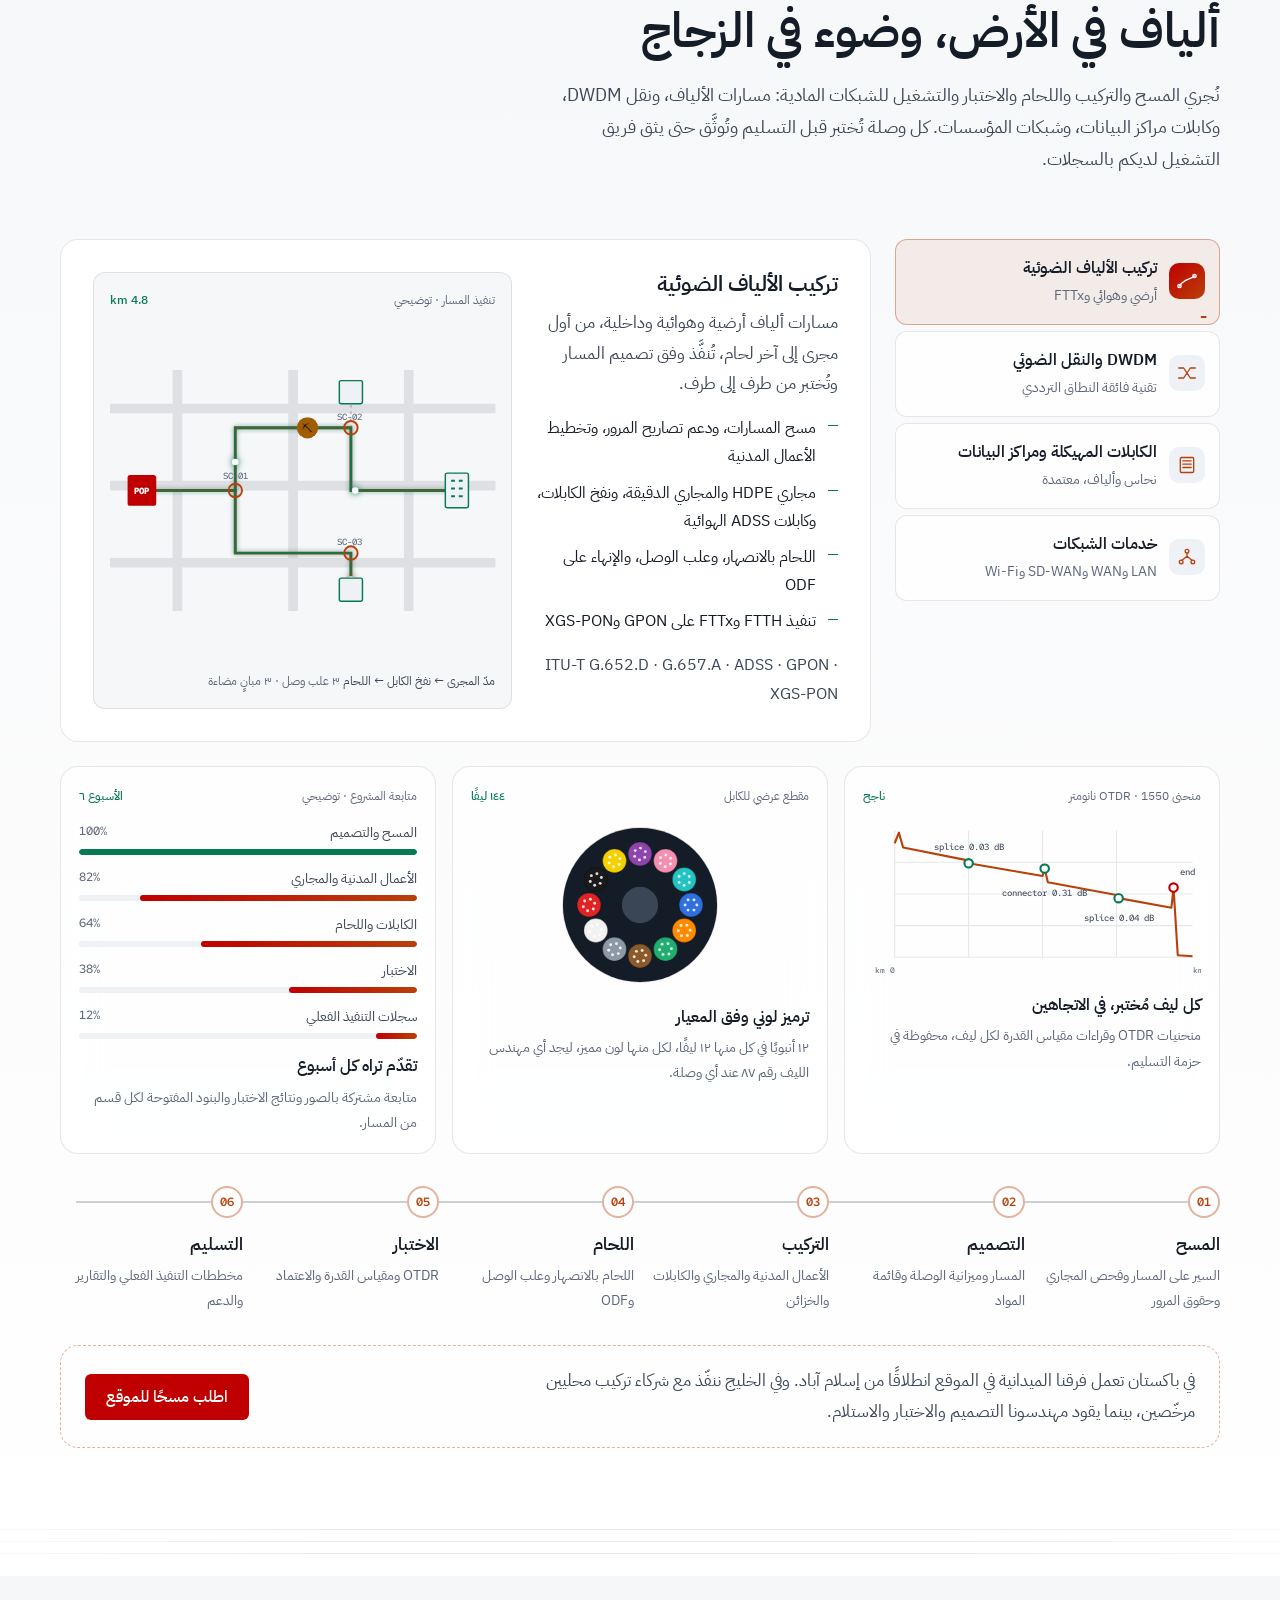
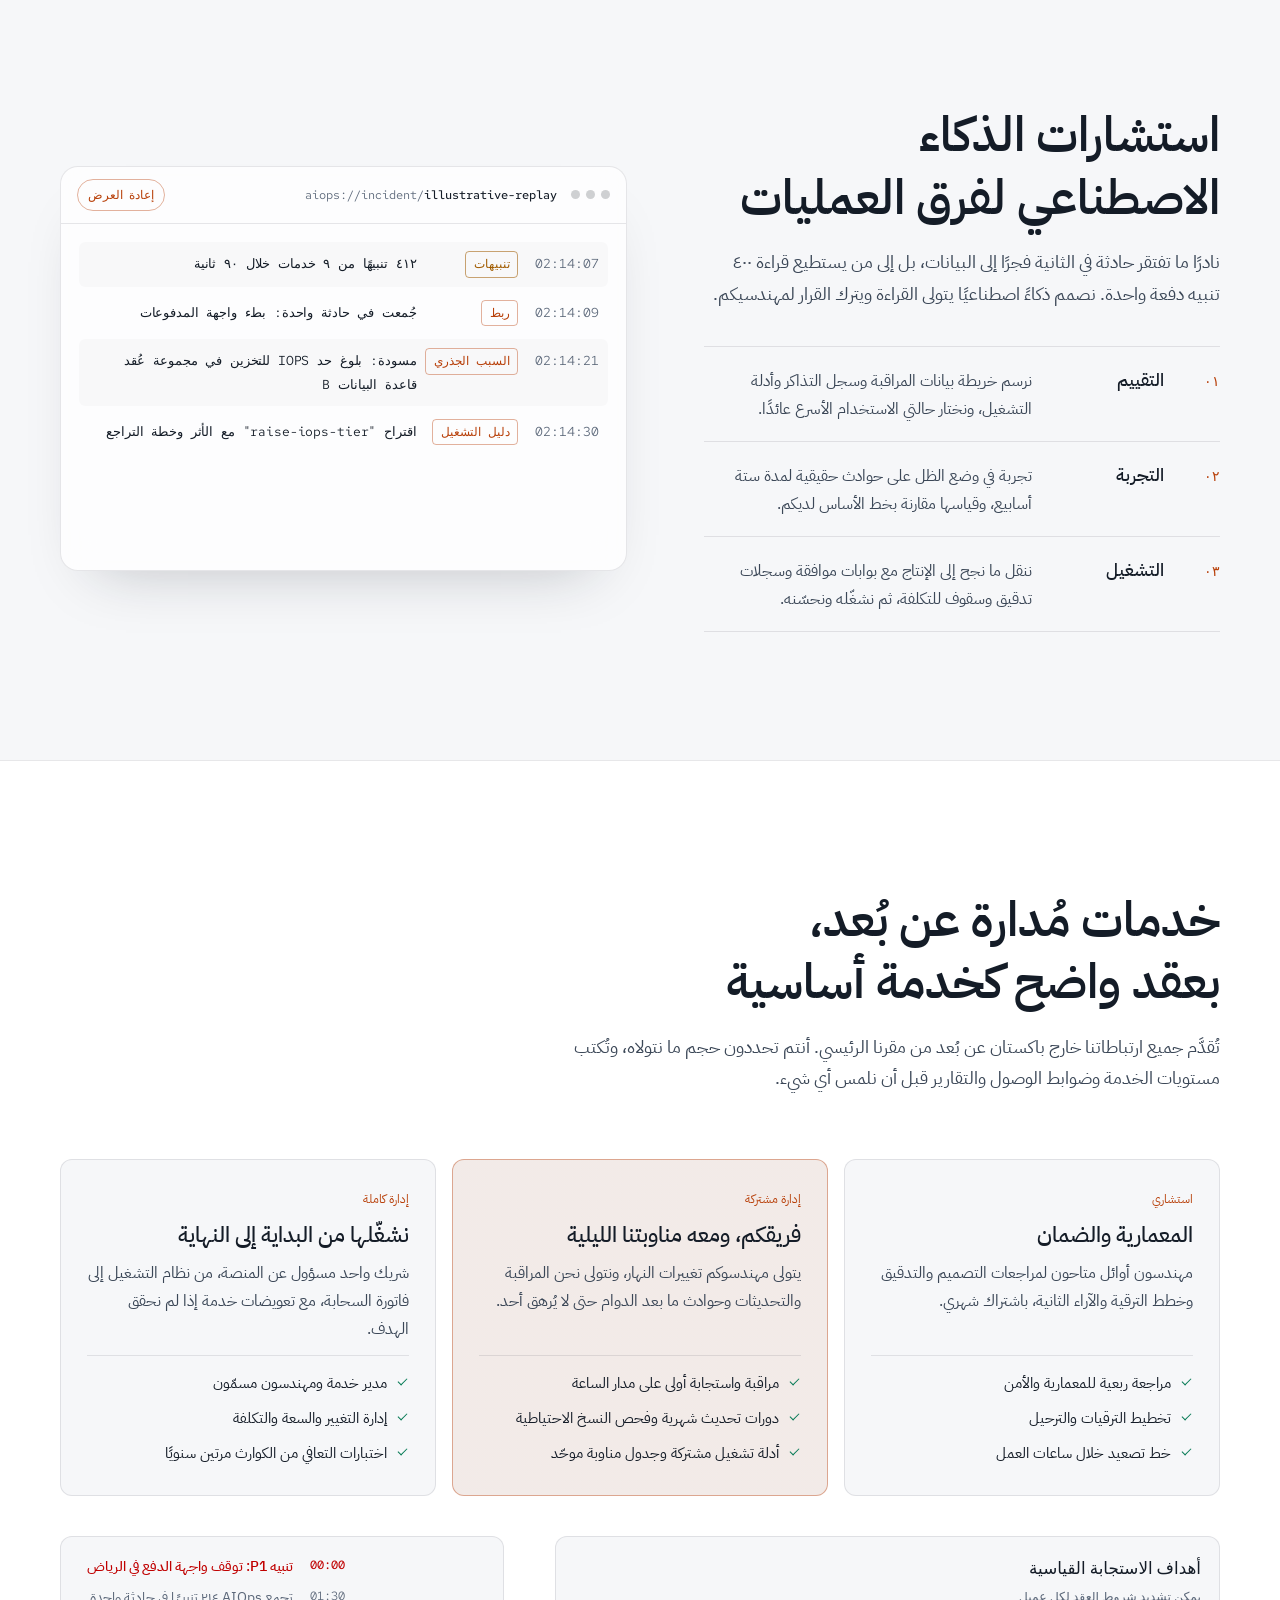
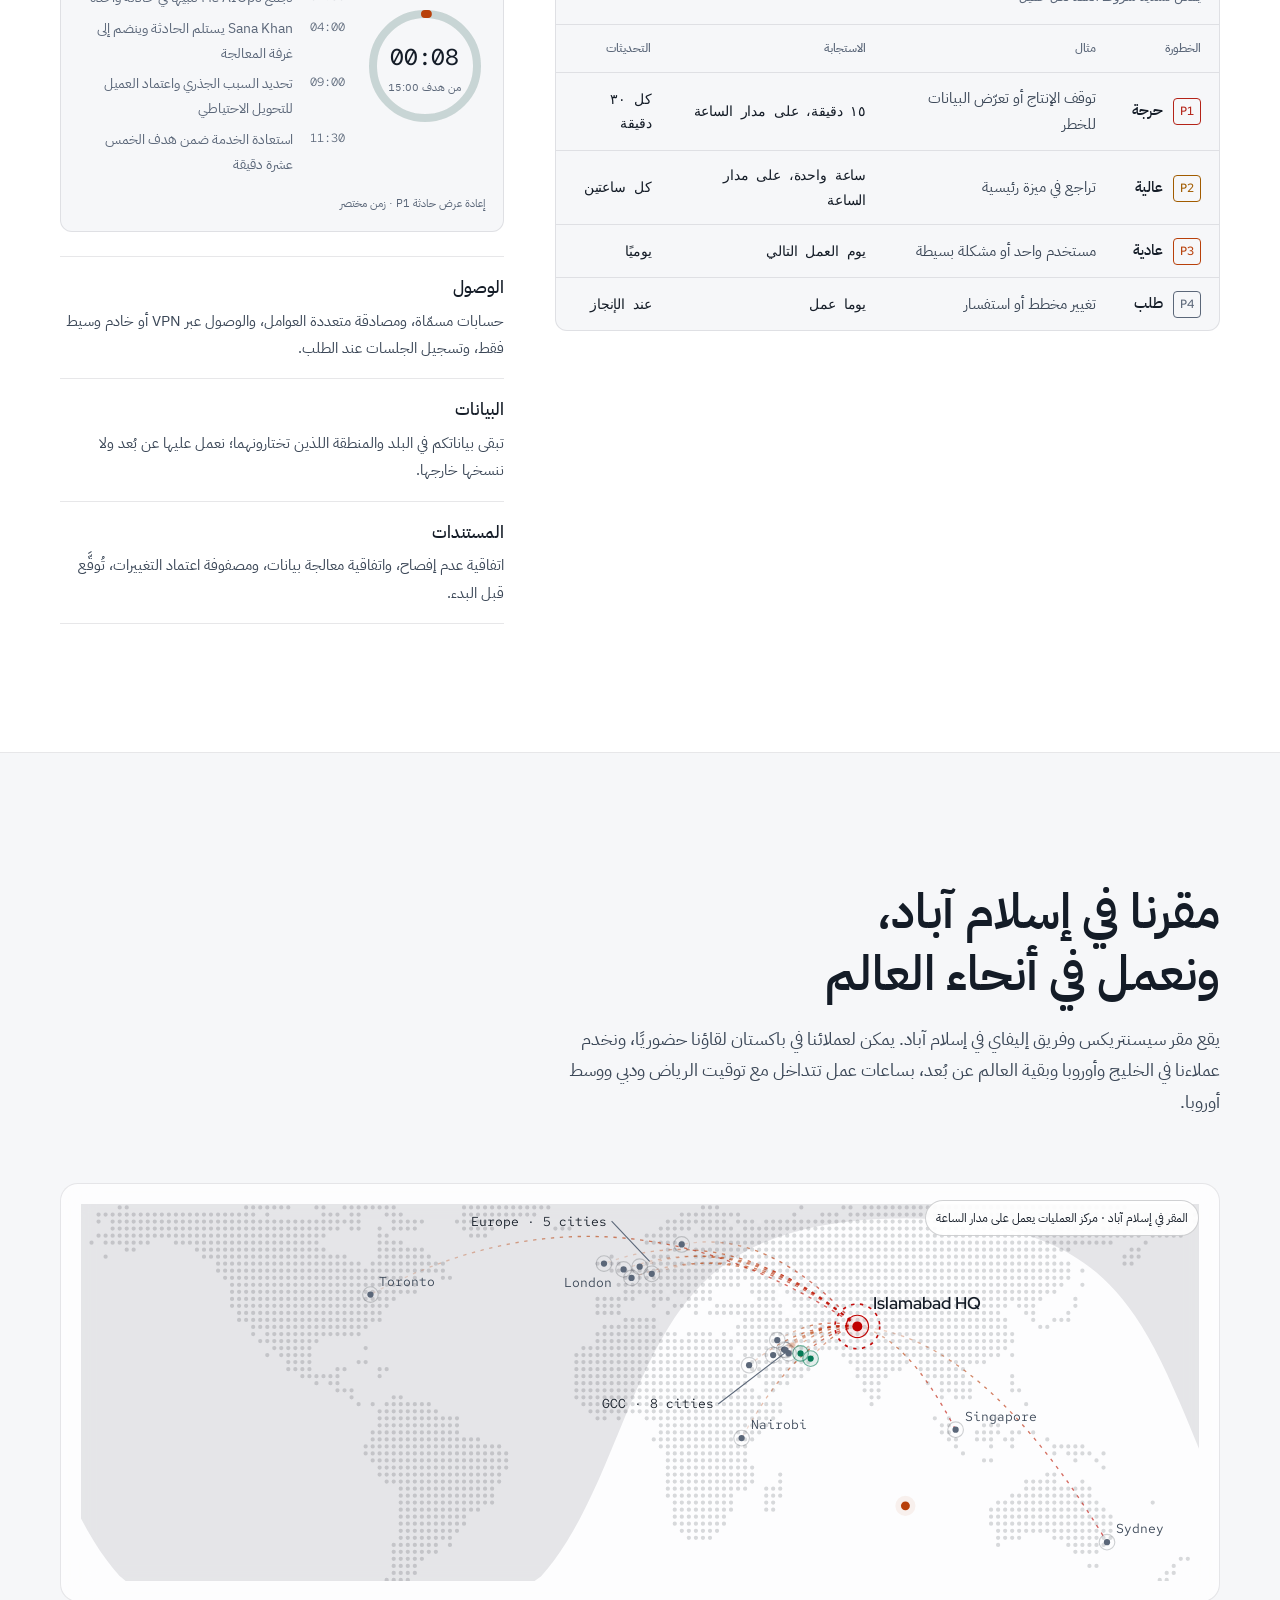
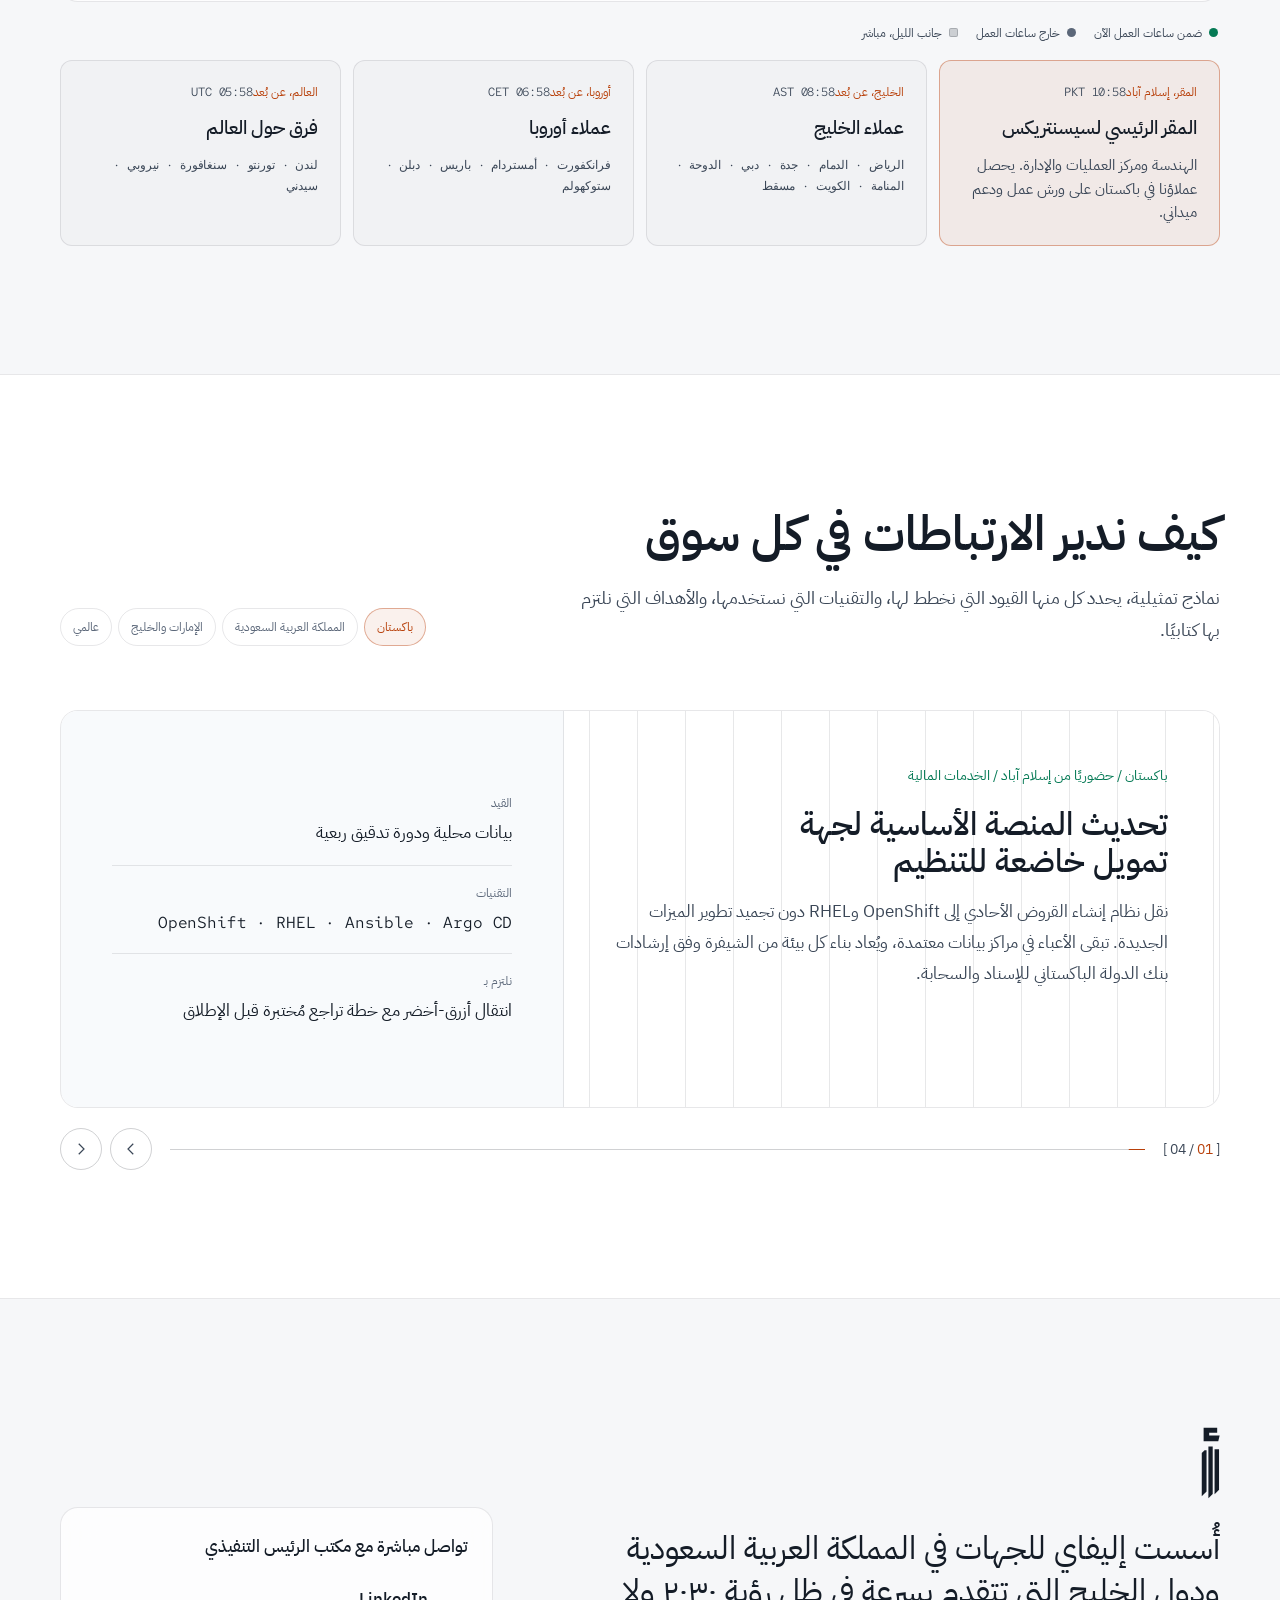
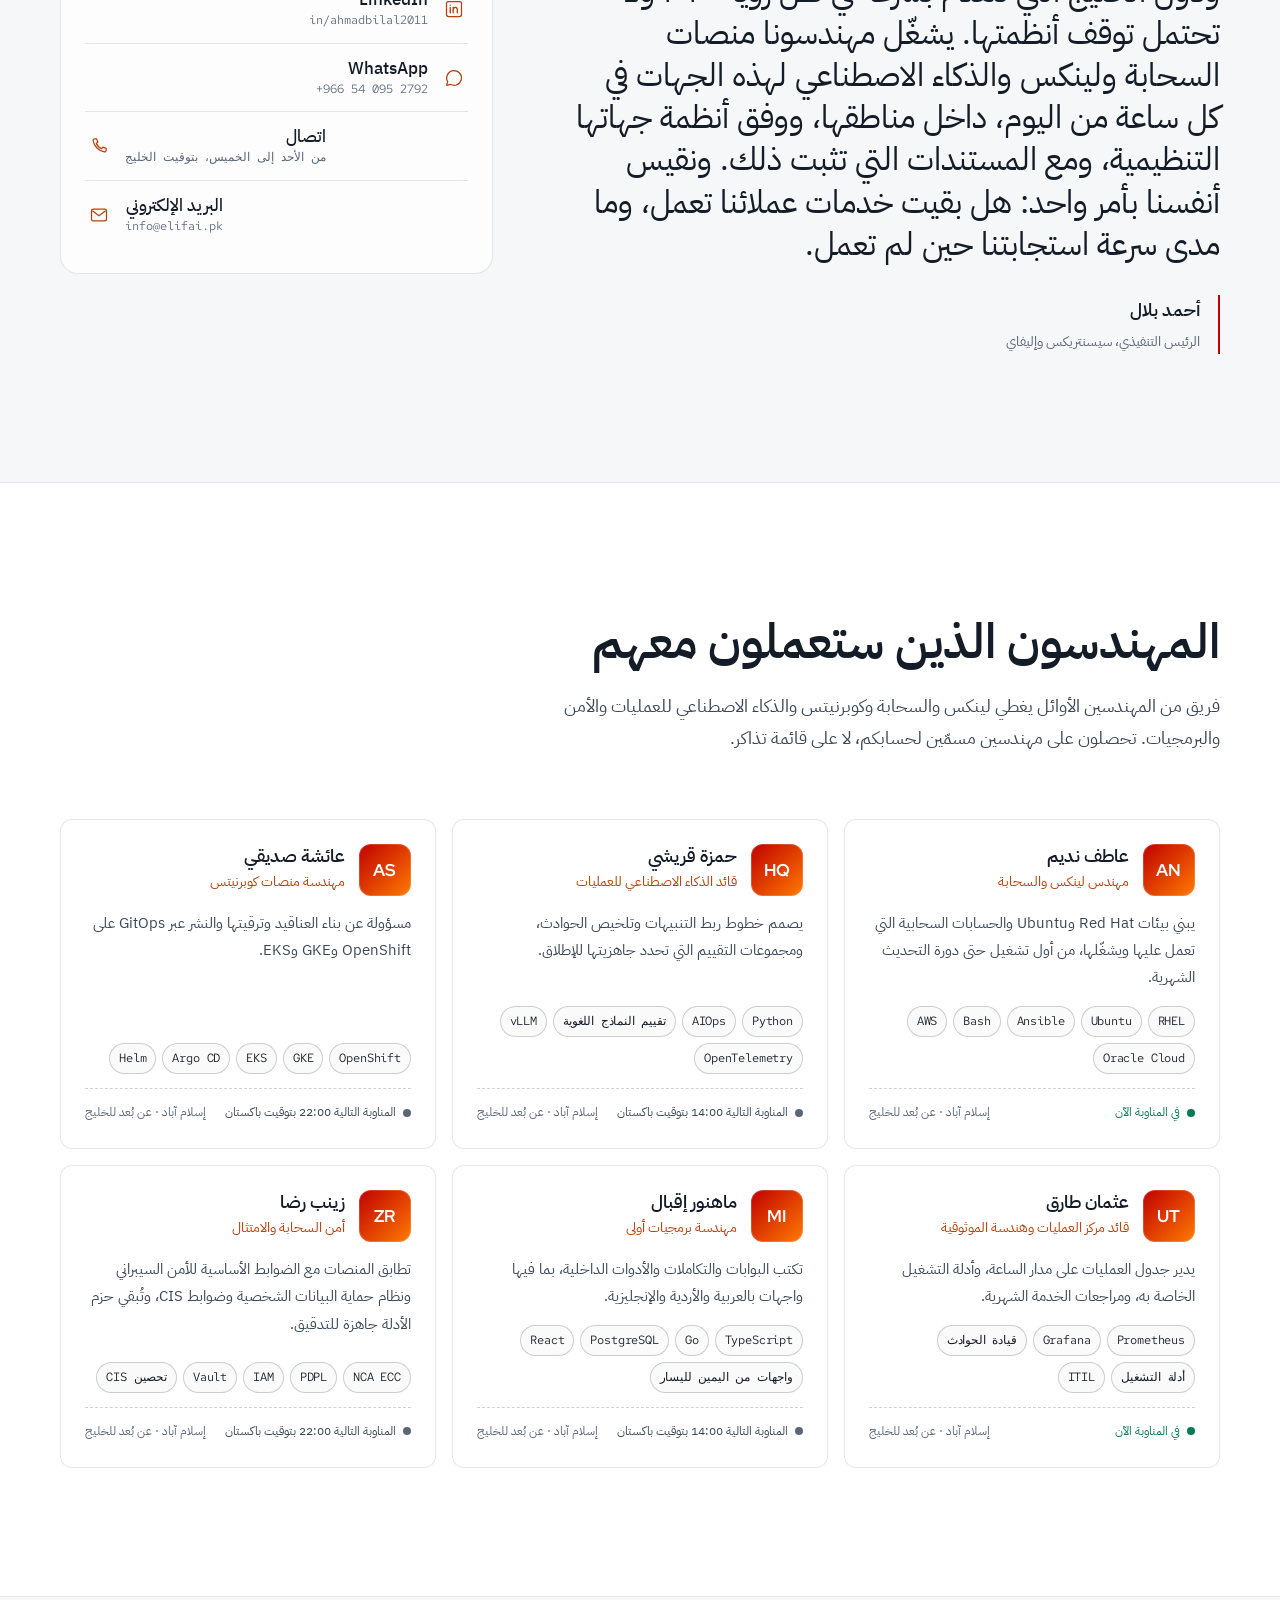
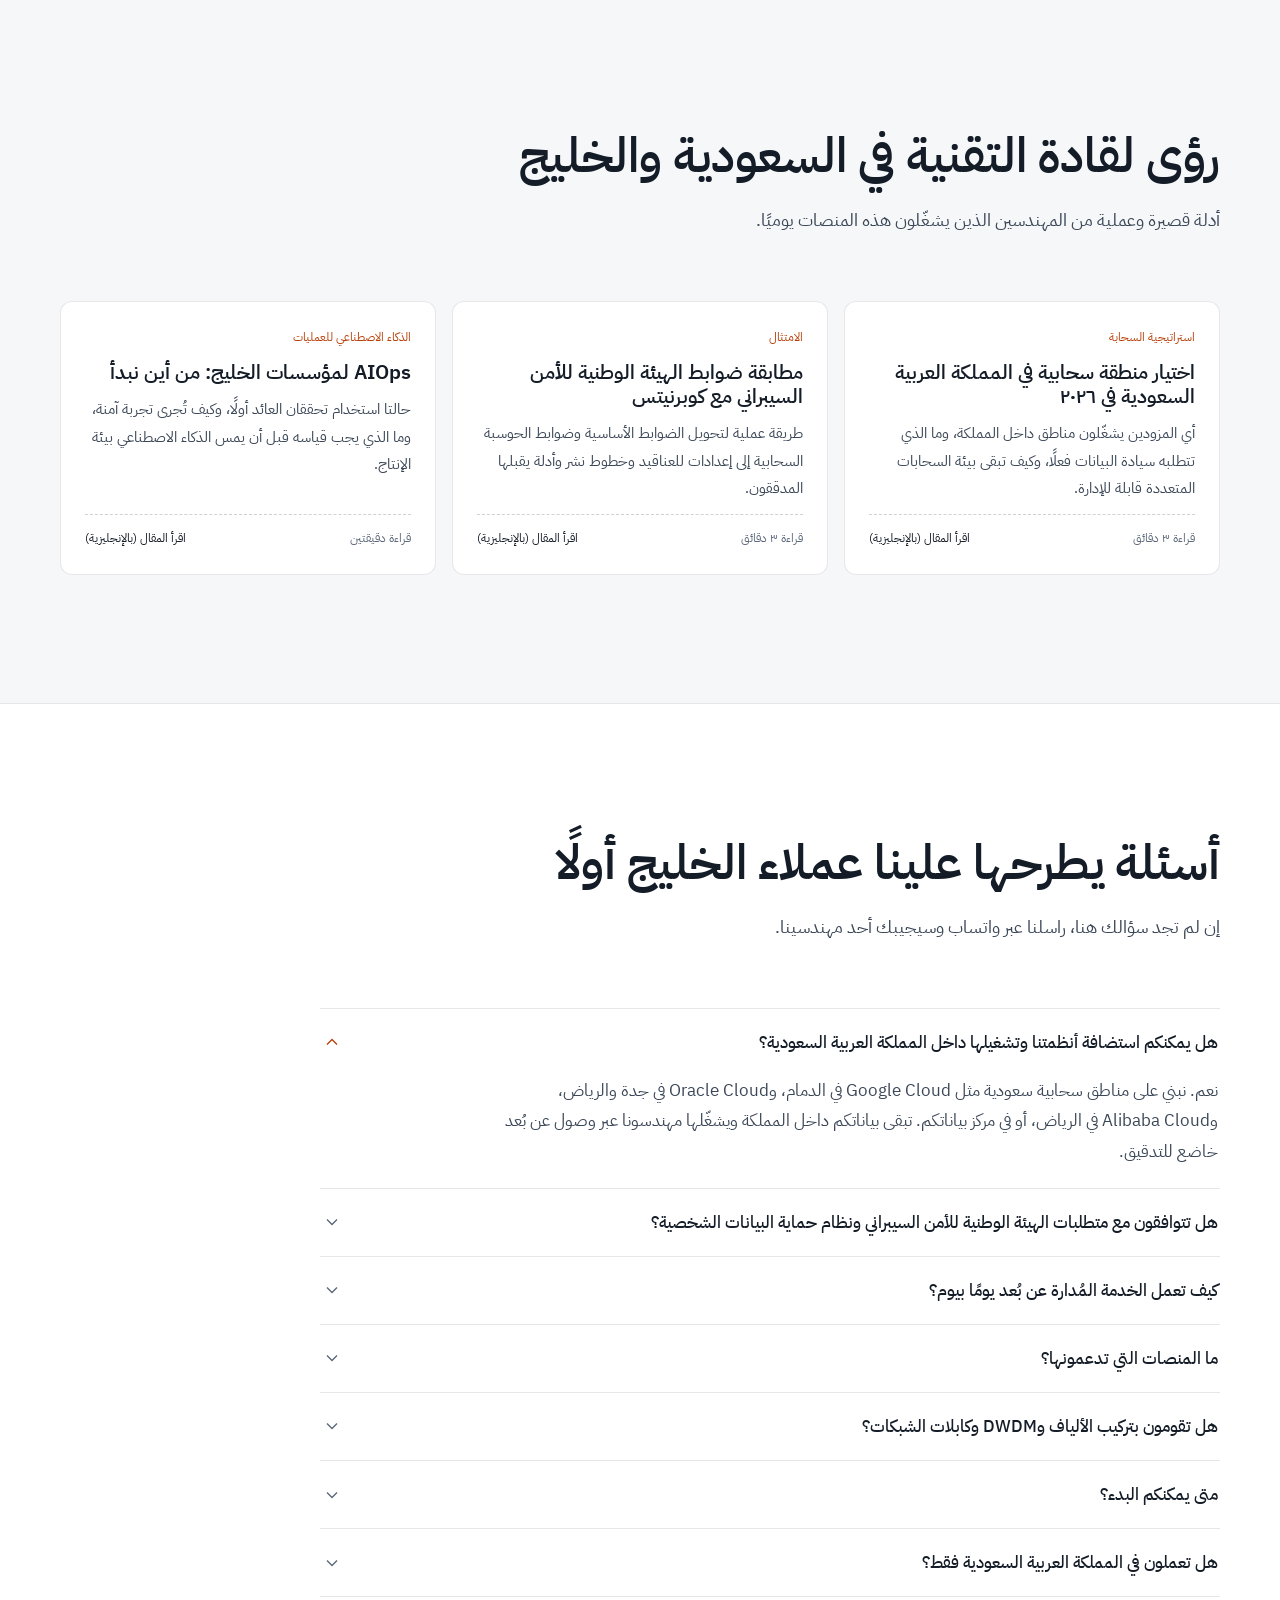
==== commit 74021fe5: "Services menu: hovering a service previews it with its own animation and links straight to it Co-Aut" ====
--- a/ar/index.html
+++ b/ar/index.html
@@ -35,8 +35,8 @@
   <link rel="preconnect" href="https://fonts.googleapis.com">
   <link rel="preconnect" href="https://fonts.gstatic.com" crossorigin>
   <link rel="stylesheet" href="https://fonts.googleapis.com/css2?family=IBM+Plex+Sans+Arabic:wght@400;500;600;700&amp;family=Red+Hat+Display:wght@500;600;700&amp;family=Red+Hat+Text:wght@400;500;600&amp;family=Red+Hat+Mono:wght@400;500&amp;display=swap">
-  <link rel="stylesheet" href="/assets/css/main.css?v=14">
-  <script type="module" src="/assets/js/main.js?v=14"></script>
+  <link rel="stylesheet" href="/assets/css/main.css?v=15">
+  <script type="module" src="/assets/js/main.js?v=15"></script>
 
   <script type="application/ld+json">
   {"@context": "https://schema.org", "@type": "ProfessionalService", "name": "Elifai", "url": "https://elifai.pk/ar/", "logo": "https://elifai.pk/assets/img/logo-mark.svg", "email": "info@elifai.pk", "telephone": "+966540952792", "address": {"@type": "PostalAddress", "addressLocality": "Islamabad", "addressCountry": "PK"}, "parentOrganization": {"@type": "Organization", "name": "Sysnetrix Pvt Ltd", "address": {"@type": "PostalAddress", "addressLocality": "Islamabad", "addressCountry": "PK"}}, "areaServed": ["Saudi Arabia", "United Arab Emirates", "Qatar", "Bahrain", "Kuwait", "Oman", "Pakistan", "Worldwide"], "slogan": "Managed cloud and AI operations for Saudi Arabia and the Gulf", "knowsAbout": ["Managed IT services", "AIOps", "Red Hat Enterprise Linux", "Ubuntu", "Red Hat OpenShift", "Kubernetes", "AWS", "Google Cloud", "Oracle Cloud Infrastructure", "Alibaba Cloud", "VMware"], "founder": {"@type": "Person", "name": "Ahmad Bilal", "jobTitle": "Chief Executive Officer", "sameAs": "https://www.linkedin.com/in/ahmadbilal2011/"}, "inLanguage": "ar"}
@@ -69,14 +69,51 @@
               <div class="mm-inner">
                 <div class="mm-col">
                   <p class="mm-head mono">ما نقدّمه</p>
-                  <ul class="mm-grid"><li><a href="#capabilities" data-svc-open="0"><span class="mm-ic" aria-hidden="true"><svg viewBox="0 0 24 24"><path d="M3 12h4l2-5 4 10 2-5h6"/></svg></span><span class="mm-txt"><span class="mm-title">الخدمات المُدارة</span><span class="mm-sub">عمليات عن بُعد على مدار الساعة</span></span></a></li><li><a href="#capabilities" data-svc-open="1"><span class="mm-ic" aria-hidden="true"><svg viewBox="0 0 24 24"><path d="M12 3v4M12 17v4M3 12h4M17 12h4M6 6l2.5 2.5M15.5 15.5 18 18M6 18l2.5-2.5M15.5 8.5 18 6"/></svg></span><span class="mm-txt"><span class="mm-title">الذكاء الاصطناعي للعمليات</span><span class="mm-sub">استشارات AIOps</span></span></a></li><li><a href="#capabilities" data-svc-open="2"><span class="mm-ic" aria-hidden="true"><svg viewBox="0 0 24 24"><path d="M7 18h10a4 4 0 0 0 .6-8A6 6 0 0 0 6 11.5 3.3 3.3 0 0 0 7 18Z"/></svg></span><span class="mm-txt"><span class="mm-title">السحابة ولينكس وكوبرنيتس</span><span class="mm-sub">البناء والترحيل</span></span></a></li><li><a href="#capabilities" data-svc-open="3"><span class="mm-ic" aria-hidden="true"><svg viewBox="0 0 24 24"><path d="m8 8-4 4 4 4M16 8l4 4-4 4M13 6l-2 12"/></svg></span><span class="mm-txt"><span class="mm-title">البرمجيات المؤسسية</span><span class="mm-sub">منصات ثنائية اللغة</span></span></a></li><li><a href="#capabilities" data-svc-open="4"><span class="mm-ic" aria-hidden="true"><svg viewBox="0 0 24 24"><path d="M4 8h16v11H4zM9 8V5h6v3M4 13h16"/></svg></span><span class="mm-txt"><span class="mm-title">إليفاي الأساسية <span class="mm-badge mono">للشركات</span></span><span class="mm-sub">تقنية المعلومات للشركات الصغيرة والمتوسطة</span></span></a></li><li><a href="#telecom"><span class="mm-ic" aria-hidden="true"><svg viewBox="0 0 24 24"><path d="M3 18c4-8 14-8 18-12"/><circle cx="3" cy="18" r="1.6"/><circle cx="21" cy="6" r="1.6"/></svg></span><span class="mm-txt"><span class="mm-title">الاتصالات والألياف <span class="mm-badge mono">جديد</span></span><span class="mm-sub">الألياف وDWDM والكابلات والشبكات</span></span></a></li></ul>
+                  <ul class="mm-grid"><li><a data-pv="managed" href="#capabilities" data-svc-open="0"><span class="mm-ic" aria-hidden="true"><svg viewBox="0 0 24 24"><path d="M3 12h4l2-5 4 10 2-5h6"/></svg></span><span class="mm-txt"><span class="mm-title">الخدمات المُدارة</span><span class="mm-sub">عمليات عن بُعد على مدار الساعة</span></span></a></li><li><a data-pv="ai" href="#capabilities" data-svc-open="1"><span class="mm-ic" aria-hidden="true"><svg viewBox="0 0 24 24"><path d="M12 3v4M12 17v4M3 12h4M17 12h4M6 6l2.5 2.5M15.5 15.5 18 18M6 18l2.5-2.5M15.5 8.5 18 6"/></svg></span><span class="mm-txt"><span class="mm-title">الذكاء الاصطناعي للعمليات</span><span class="mm-sub">استشارات AIOps</span></span></a></li><li><a data-pv="cloud" href="#capabilities" data-svc-open="2"><span class="mm-ic" aria-hidden="true"><svg viewBox="0 0 24 24"><path d="M7 18h10a4 4 0 0 0 .6-8A6 6 0 0 0 6 11.5 3.3 3.3 0 0 0 7 18Z"/></svg></span><span class="mm-txt"><span class="mm-title">السحابة ولينكس وكوبرنيتس</span><span class="mm-sub">البناء والترحيل</span></span></a></li><li><a data-pv="code" href="#capabilities" data-svc-open="3"><span class="mm-ic" aria-hidden="true"><svg viewBox="0 0 24 24"><path d="m8 8-4 4 4 4M16 8l4 4-4 4M13 6l-2 12"/></svg></span><span class="mm-txt"><span class="mm-title">البرمجيات المؤسسية</span><span class="mm-sub">منصات ثنائية اللغة</span></span></a></li><li><a data-pv="smb" href="#capabilities" data-svc-open="4"><span class="mm-ic" aria-hidden="true"><svg viewBox="0 0 24 24"><path d="M4 8h16v11H4zM9 8V5h6v3M4 13h16"/></svg></span><span class="mm-txt"><span class="mm-title">إليفاي الأساسية <span class="mm-badge mono">للشركات</span></span><span class="mm-sub">تقنية المعلومات للشركات الصغيرة والمتوسطة</span></span></a></li><li><a data-pv="fiber" href="#telecom"><span class="mm-ic" aria-hidden="true"><svg viewBox="0 0 24 24"><path d="M3 18c4-8 14-8 18-12"/><circle cx="3" cy="18" r="1.6"/><circle cx="21" cy="6" r="1.6"/></svg></span><span class="mm-txt"><span class="mm-title">الاتصالات والألياف <span class="mm-badge mono">جديد</span></span><span class="mm-sub">الألياف وDWDM والكابلات والشبكات</span></span></a></li></ul>
                 </div>
-                <aside class="mm-promo">
-                  <span class="mm-fiber" aria-hidden="true"><i></i><i></i><i></i></span>
-                  <p class="mm-promo-k mono">خدمة جديدة</p>
-                  <p class="mm-promo-t">الاتصالات والألياف</p>
-                  <p class="mm-promo-s">تركيب الألياف، ونقل DWDM فائق النطاق الترددي، والكابلات المهيكلة والشبكات، مع الاختبار قبل التسليم.</p>
-                  <a class="mm-promo-a" href="#telecom">اطّلع على خدمات الاتصالات <span aria-hidden="true">→</span></a>
+                <aside class="mm-promo" data-pv-pane aria-live="polite">
+                  <div class="mm-pv" data-pv-for="managed" hidden>
+                    <p class="mm-promo-k mono">عمليات عن بُعد على مدار الساعة</p>
+                    <p class="mm-promo-t">الخدمات المُدارة</p>
+                    <span class="pv-uptime" aria-hidden="true"><i style="--d:0"></i><i style="--d:1"></i><i style="--d:2"></i><i style="--d:3"></i><i style="--d:4"></i><i style="--d:5"></i><i style="--d:6"></i><i style="--d:7"></i><i style="--d:8"></i><i style="--d:9"></i><i style="--d:10"></i><i style="--d:11"></i><i style="--d:12"></i><i style="--d:13"></i><i style="--d:14"></i><i style="--d:15"></i><i style="--d:16"></i><i style="--d:17" class="inc"></i><i style="--d:18"></i><i style="--d:19"></i><i style="--d:20"></i><i style="--d:21"></i><i style="--d:22"></i><i style="--d:23"></i><i style="--d:24"></i><i style="--d:25"></i><i style="--d:26"></i><i style="--d:27"></i><i style="--d:28"></i><i style="--d:29"></i></span><span class="pv-stat mono"><b>99.97%</b> وقت التشغيل · آخر ٣٠ يومًا</span>
+                    <p class="mm-promo-s">نراقب أنظمتكم ونحدّثها ونأخذ نسخها الاحتياطية ونستعيدها ليلًا ونهارًا، بمهندسين معروفين بالاسم وتقرير شهري.</p>
+                    <a class="mm-promo-a" href="#capabilities" data-svc-open="0">اكتشف الخدمات المُدارة <span aria-hidden="true">→</span></a>
+                  </div>
+                  <div class="mm-pv" data-pv-for="ai" hidden>
+                    <p class="mm-promo-k mono">استشارات AIOps</p>
+                    <p class="mm-promo-t">الذكاء الاصطناعي للعمليات</p>
+                    <span class="pv-funnel" aria-hidden="true"><i style="--x:5%;--d:0.00s"></i><i style="--x:42%;--d:0.17s"></i><i style="--x:79%;--d:0.34s"></i><i style="--x:26%;--d:0.51s"></i><i style="--x:63%;--d:0.68s"></i><i style="--x:10%;--d:0.85s"></i><i style="--x:47%;--d:1.02s"></i><i style="--x:84%;--d:1.19s"></i><i style="--x:31%;--d:1.36s"></i><i style="--x:68%;--d:1.53s"></i><i style="--x:15%;--d:0.10s"></i><i style="--x:52%;--d:0.27s"></i><i style="--x:89%;--d:0.44s"></i><i style="--x:36%;--d:0.61s"></i><em></em></span><span class="pv-stat mono"><b>412</b> تنبيه ← <b>1</b> حادثة</span>
+                    <p class="mm-promo-s">ذكاء اصطناعي يقلّل ضجيج التنبيهات ويفرز التذاكر ويكتب مسودات مراجعات الحوادث، مع موافقة مهندس على كل تغيير.</p>
+                    <a class="mm-promo-a" href="#capabilities" data-svc-open="1">اكتشف الذكاء الاصطناعي للعمليات <span aria-hidden="true">→</span></a>
+                  </div>
+                  <div class="mm-pv" data-pv-for="cloud" hidden>
+                    <p class="mm-promo-k mono">البناء والترحيل</p>
+                    <p class="mm-promo-t">السحابة ولينكس وكوبرنيتس</p>
+                    <span class="pv-stack" aria-hidden="true"><i>apps · GitOps</i><i>OpenShift · GKE · EKS</i><i>RHEL · Ubuntu</i><i>سحابة داخل المنطقة</i></span>
+                    <p class="mm-promo-s">مناطق هبوط سحابية ومنصات كوبرنيتس وبيئات لينكس، تُبنى كرمز برمجي وتُسلَّم مع أدلة التشغيل.</p>
+                    <a class="mm-promo-a" href="#capabilities" data-svc-open="2">اكتشف السحابة ولينكس <span aria-hidden="true">→</span></a>
+                  </div>
+                  <div class="mm-pv" data-pv-for="code" hidden>
+                    <p class="mm-promo-k mono">منصات ثنائية اللغة</p>
+                    <p class="mm-promo-t">البرمجيات المؤسسية</p>
+                    <span class="pv-code mono" aria-hidden="true"><i><b>const</b> dir = ar ? "rtl" : "ltr";</i><i><b>render</b>(portal, dir);</i><i class="ok">✓ 214 tests passed</i></span>
+                    <p class="mm-promo-s">بوابات وتكاملات وأدوات داخلية بالعربية والإنجليزية، مع شيفرة مصدرية مملوكة لكم.</p>
+                    <a class="mm-promo-a" href="#capabilities" data-svc-open="3">اكتشف برمجيات المؤسسات <span aria-hidden="true">→</span></a>
+                  </div>
+                  <div class="mm-pv" data-pv-for="smb" hidden>
+                    <p class="mm-promo-k mono">تقنية المعلومات للشركات الصغيرة والمتوسطة</p>
+                    <p class="mm-promo-t">إليفاي الأساسية</p>
+                    <span class="pv-check" aria-hidden="true"><i>إعداد Microsoft 365</i><i>أجهزة محمولة مؤمّنة</i><i>نسخ احتياطي يومي</i><i>دعم فني عبر واتساب</i></span>
+                    <p class="mm-promo-s">كل ما تحتاجه شركة من ١٠ إلى ٢٥٠ موظفًا من تقنية المعلومات، برسوم شهرية واحدة لكل مستخدم.</p>
+                    <a class="mm-promo-a" href="#capabilities" data-svc-open="4">اكتشف Elifai Essentials <span aria-hidden="true">→</span></a>
+                  </div>
+                  <div class="mm-pv is-on" data-pv-for="fiber">
+                    <p class="mm-promo-k mono">خدمة جديدة</p>
+                    <p class="mm-promo-t">الاتصالات والألياف</p>
+                    <span class="mm-fiber" aria-hidden="true"><i></i><i></i><i></i></span>
+                    <p class="mm-promo-s">تركيب الألياف، ونقل DWDM فائق النطاق الترددي، والكابلات المهيكلة والشبكات، مع الاختبار قبل التسليم.</p>
+                    <a class="mm-promo-a" href="#telecom">اطّلع على خدمات الاتصالات <span aria-hidden="true">→</span></a>
+                  </div>
                 </aside>
               </div>
             </div>
--- a/assets/css/main.css
+++ b/assets/css/main.css
@@ -1858,3 +1858,49 @@
 .mnav-foot .lang-link { padding: 10px 14px; border: 1px solid var(--line-strong); border-radius: 999px; }
 [dir="rtl"] .mnav-head { letter-spacing: 0; }
 @media (max-width: 380px) { .mnav-grid { grid-template-columns: 1fr; } }
+
+/* ---------- v15: service previews in the Services menu ---------- */
+.mm-pv { display: flex; flex-direction: column; gap: 8px; height: 100%; }
+.mm-pv[hidden] { display: none; }
+@media (prefers-reduced-motion: no-preference) {
+  .mm-pv.is-on > * { animation: rise .35s var(--ease-out) both; }
+  .mm-pv.is-on > :nth-child(2) { animation-delay: .03s; } .mm-pv.is-on > :nth-child(3) { animation-delay: .06s; }
+  .mm-pv.is-on > :nth-child(4) { animation-delay: .09s; } .mm-pv.is-on > :nth-child(5) { animation-delay: .12s; }
+}
+.mm-grid a.is-pv { background: var(--tint); border-color: var(--line); }
+.pv-stat { font-size: .74rem; color: var(--muted); }
+.pv-stat b { color: var(--emerald); font-weight: 600; }
+.pv-uptime { display: grid; grid-template-columns: repeat(30, 1fr); gap: 2px; height: 30px; align-items: end; }
+.pv-uptime i { height: 100%; border-radius: 1.5px; background: var(--emerald); opacity: .85; transform-origin: bottom; }
+.pv-uptime i.inc { background: var(--accent); }
+.pv-funnel { position: relative; height: 54px; border-radius: 8px; overflow: hidden; background: linear-gradient(180deg, transparent, var(--tint)); }
+.pv-funnel i { position: absolute; top: -6px; left: var(--x); width: 5px; height: 5px; border-radius: 50%; background: var(--red); }
+.pv-funnel i:nth-child(3n) { background: var(--accent); }
+.pv-funnel em { position: absolute; left: 50%; bottom: 6px; width: 12px; height: 12px; margin-left: -6px; border-radius: 50%; background: var(--emerald); box-shadow: 0 0 0 4px var(--emerald-soft); }
+.pv-stack { display: grid; gap: 4px; }
+.pv-stack i { font-style: normal; font: 500 .7rem var(--font-mono); padding: 6px 9px; border-radius: 6px; background: var(--bg-3); border-inline-start: 2px solid var(--emerald); color: var(--text-2); }
+.pv-stack i:nth-child(1) { border-color: var(--accent); } .pv-stack i:nth-child(2) { border-color: var(--red); }
+.pv-stack i:last-child { background: linear-gradient(90deg, rgba(209,0,0,.22), rgba(255,153,0,.16)); }
+.pv-code { display: grid; gap: 3px; padding: 10px; border-radius: 8px; background: var(--bg); border: 1px solid var(--line); font-size: .7rem; }
+.pv-code i { font-style: normal; color: var(--text-2); white-space: nowrap; overflow: hidden; }
+.pv-code b { color: var(--red); font-weight: 500; } .pv-code .ok { color: var(--emerald); }
+.pv-check { display: grid; gap: 5px; }
+.pv-check i { font-style: normal; font-size: .8rem; display: flex; align-items: center; gap: 8px; color: var(--text-2); }
+.pv-check i::before { content: "✓"; width: 16px; height: 16px; border-radius: 50%; display: grid; place-items: center; font-size: .6rem; font-weight: 700; background: var(--emerald); color: #0C1219; }
+@media (prefers-reduced-motion: no-preference) {
+  .mm-pv.is-on .pv-uptime i { animation: pv-up .5s var(--ease-out) both; animation-delay: calc(var(--d) * 18ms); }
+  .mm-pv.is-on .pv-funnel i { animation: pv-fall 1.6s ease-in infinite; animation-delay: var(--d); }
+  .mm-pv.is-on .pv-funnel em { animation: pv-beat 1.6s ease-in-out infinite; }
+  .mm-pv.is-on .pv-stack i { animation: rise .4s var(--ease-out) both; }
+  .mm-pv.is-on .pv-stack i:nth-child(2) { animation-delay: .08s; } .mm-pv.is-on .pv-stack i:nth-child(3) { animation-delay: .16s; } .mm-pv.is-on .pv-stack i:nth-child(4) { animation-delay: .24s; }
+  .mm-pv.is-on .pv-code i { animation: pv-type .5s steps(18) both; }
+  .mm-pv.is-on .pv-code i:nth-child(2) { animation-delay: .4s; } .mm-pv.is-on .pv-code i:nth-child(3) { animation-delay: .8s; }
+  .mm-pv.is-on .pv-check i::before { animation: pv-tick .3s var(--ease-out) both; }
+  .mm-pv.is-on .pv-check i:nth-child(2)::before { animation-delay: .2s; } .mm-pv.is-on .pv-check i:nth-child(3)::before { animation-delay: .4s; } .mm-pv.is-on .pv-check i:nth-child(4)::before { animation-delay: .6s; }
+}
+@keyframes pv-up { from { transform: scaleY(.1); } to { transform: none; } }
+@keyframes pv-fall { 0% { left: var(--x); top: -6px; opacity: 0; } 15% { opacity: 1; } 100% { left: calc(50% - 2px); top: 42px; opacity: 0; } }
+@keyframes pv-beat { 50% { box-shadow: 0 0 0 7px var(--emerald-soft); } }
+@keyframes pv-type { from { clip-path: inset(0 100% 0 0); } to { clip-path: inset(0 0 0 0); } }
+@keyframes pv-tick { from { transform: scale(0); } to { transform: none; } }
+[dir="rtl"] .pv-code { direction: ltr; text-align: left; }
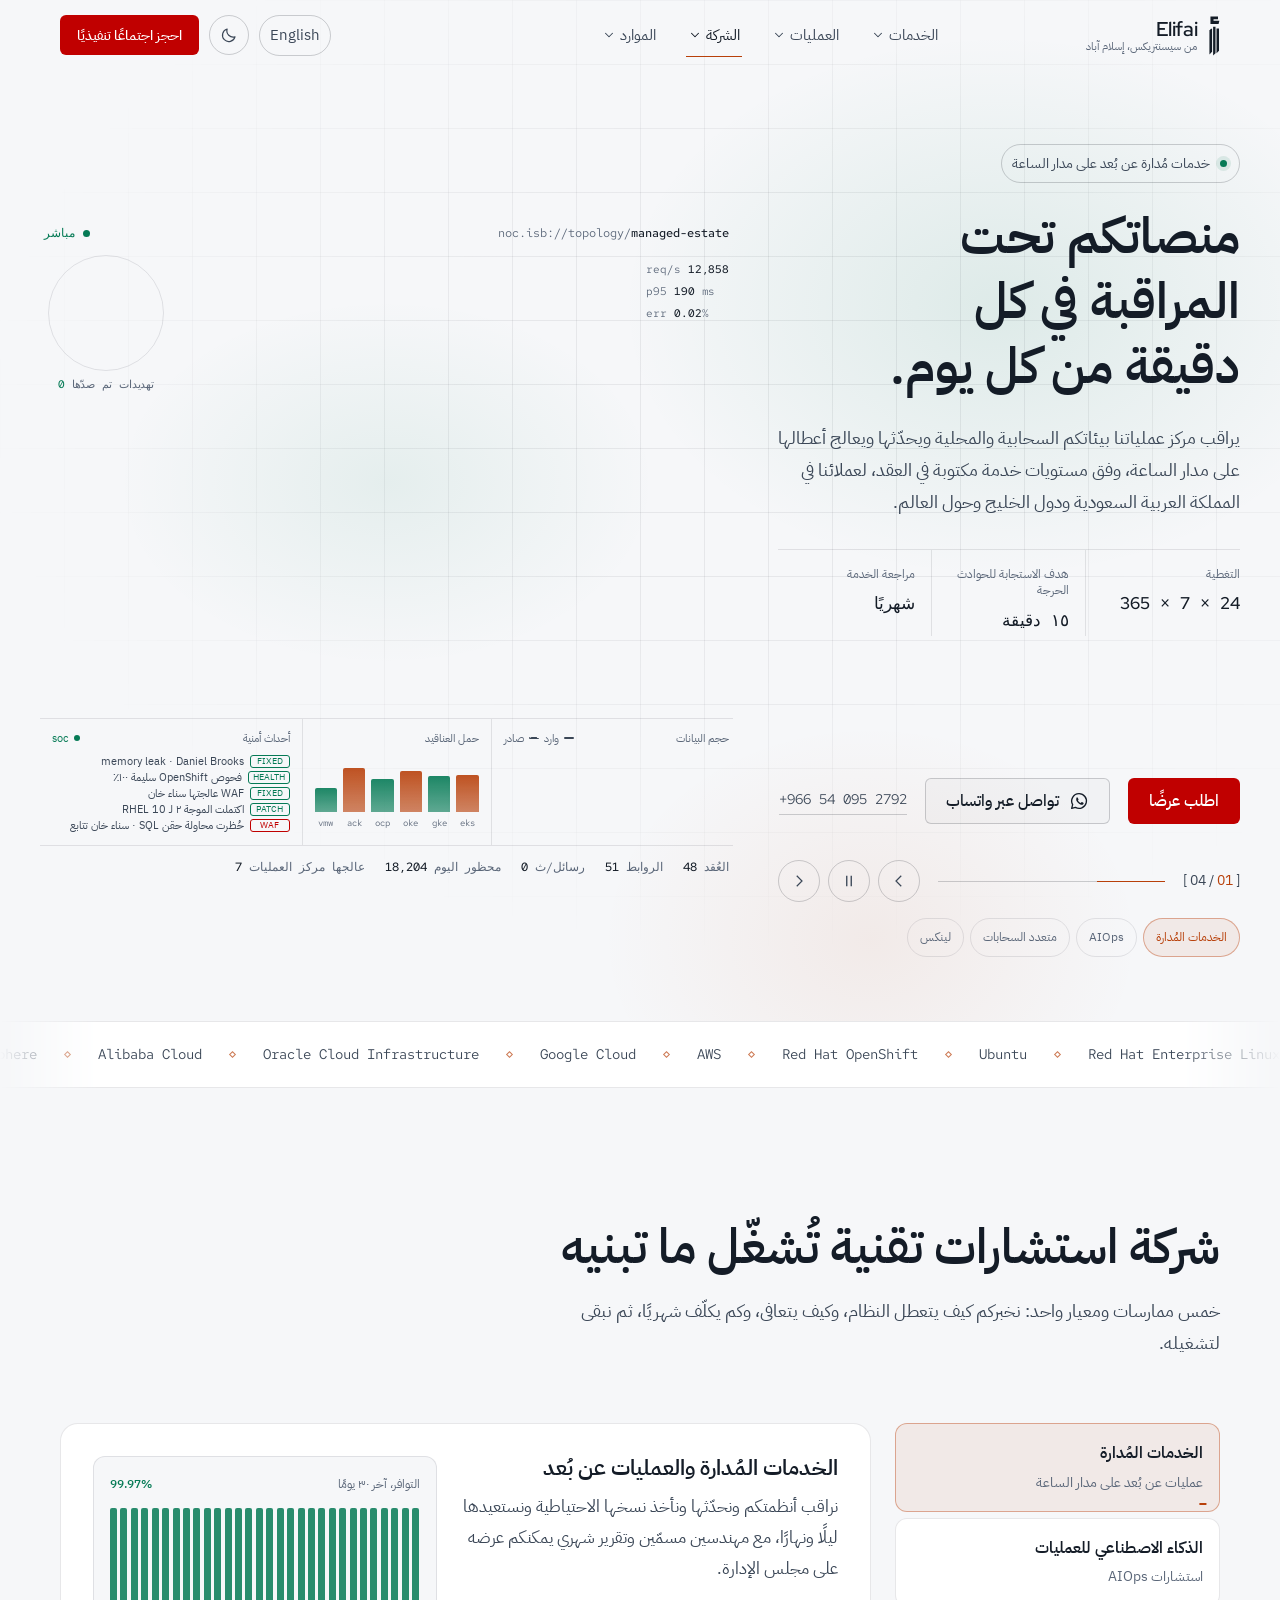
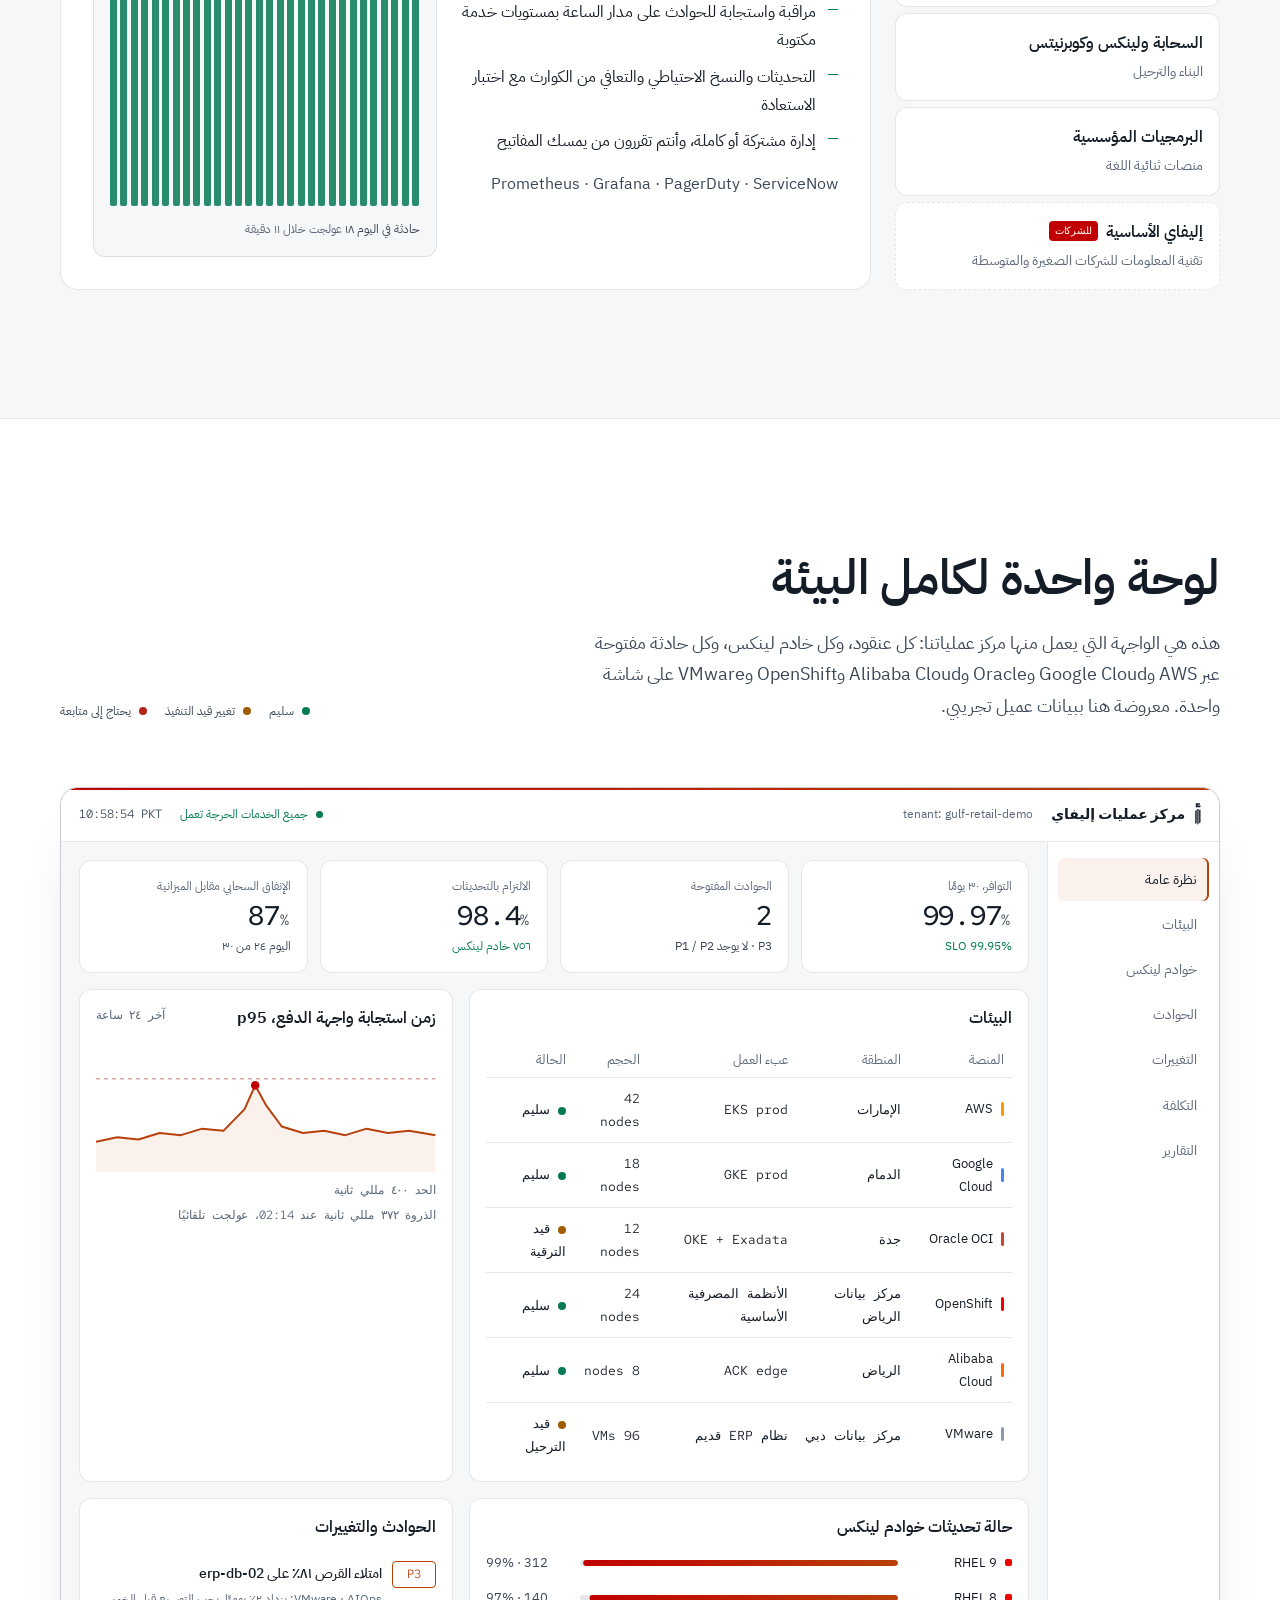
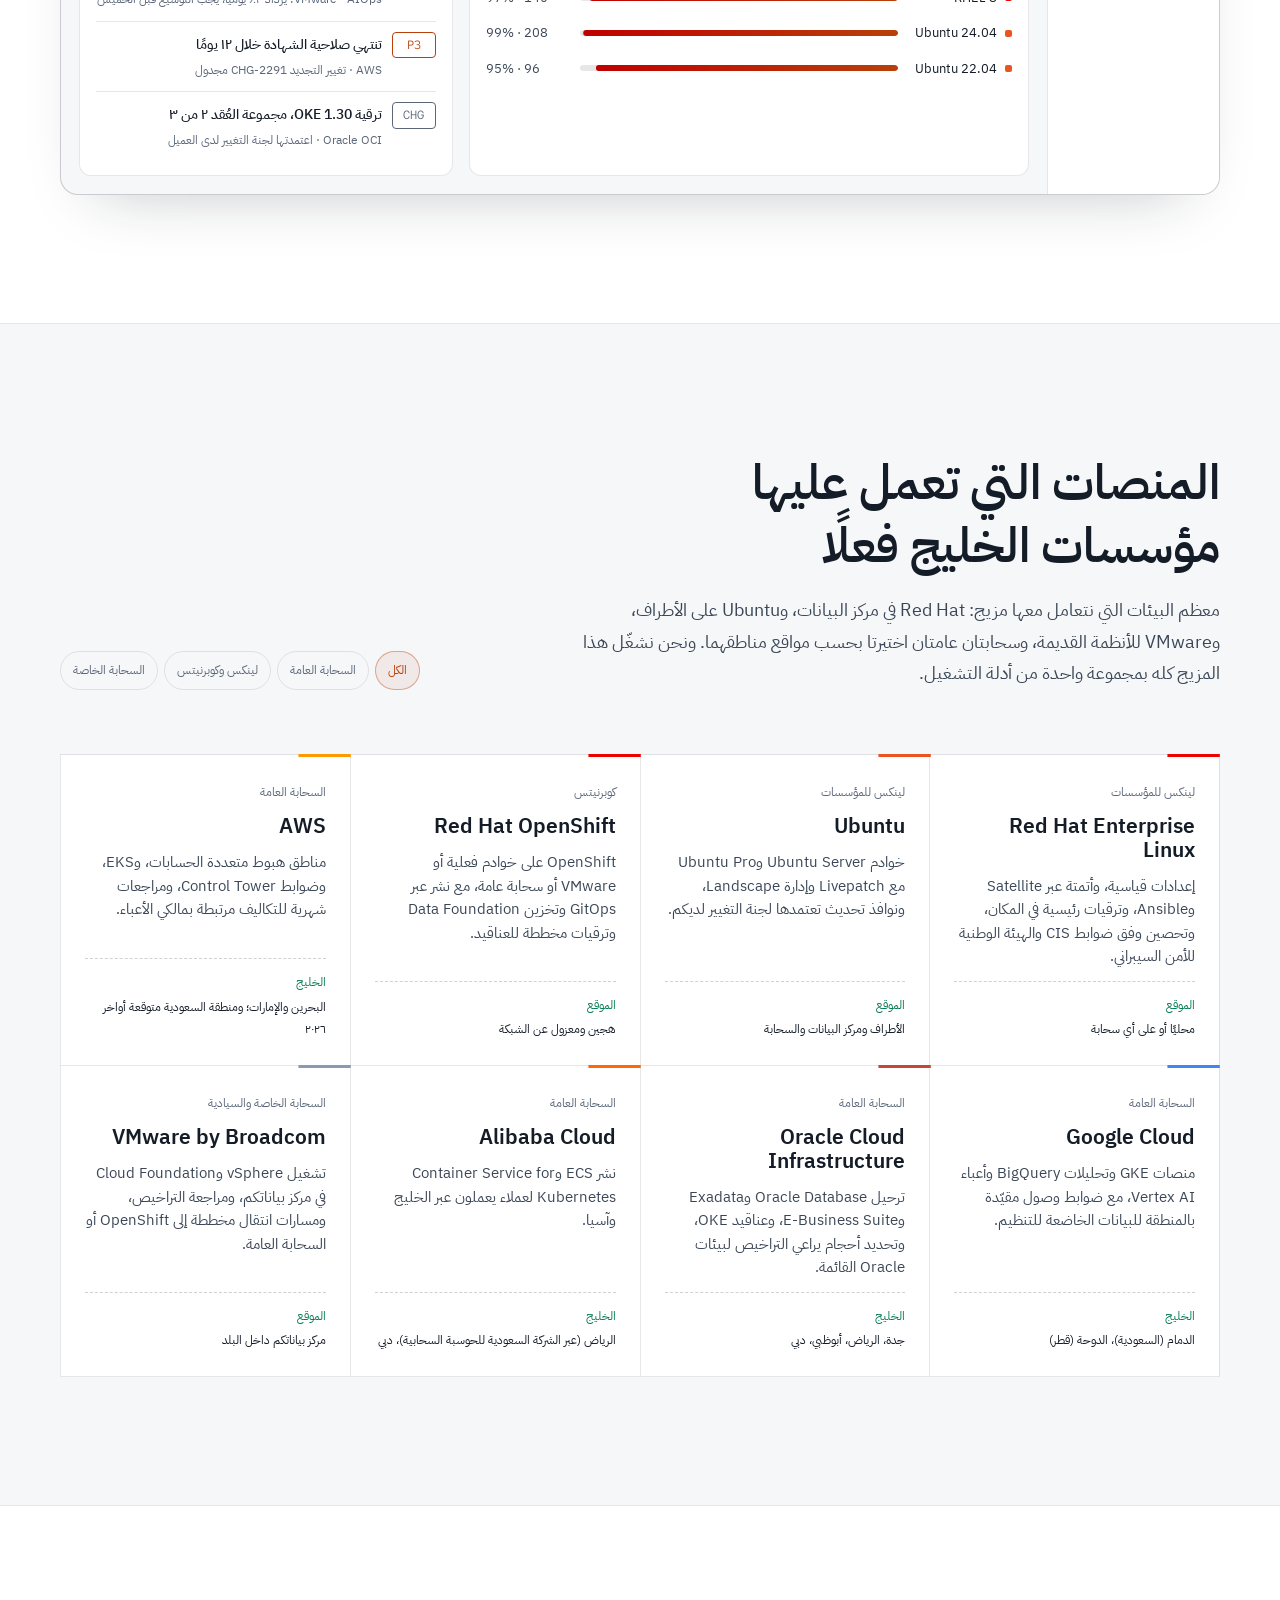
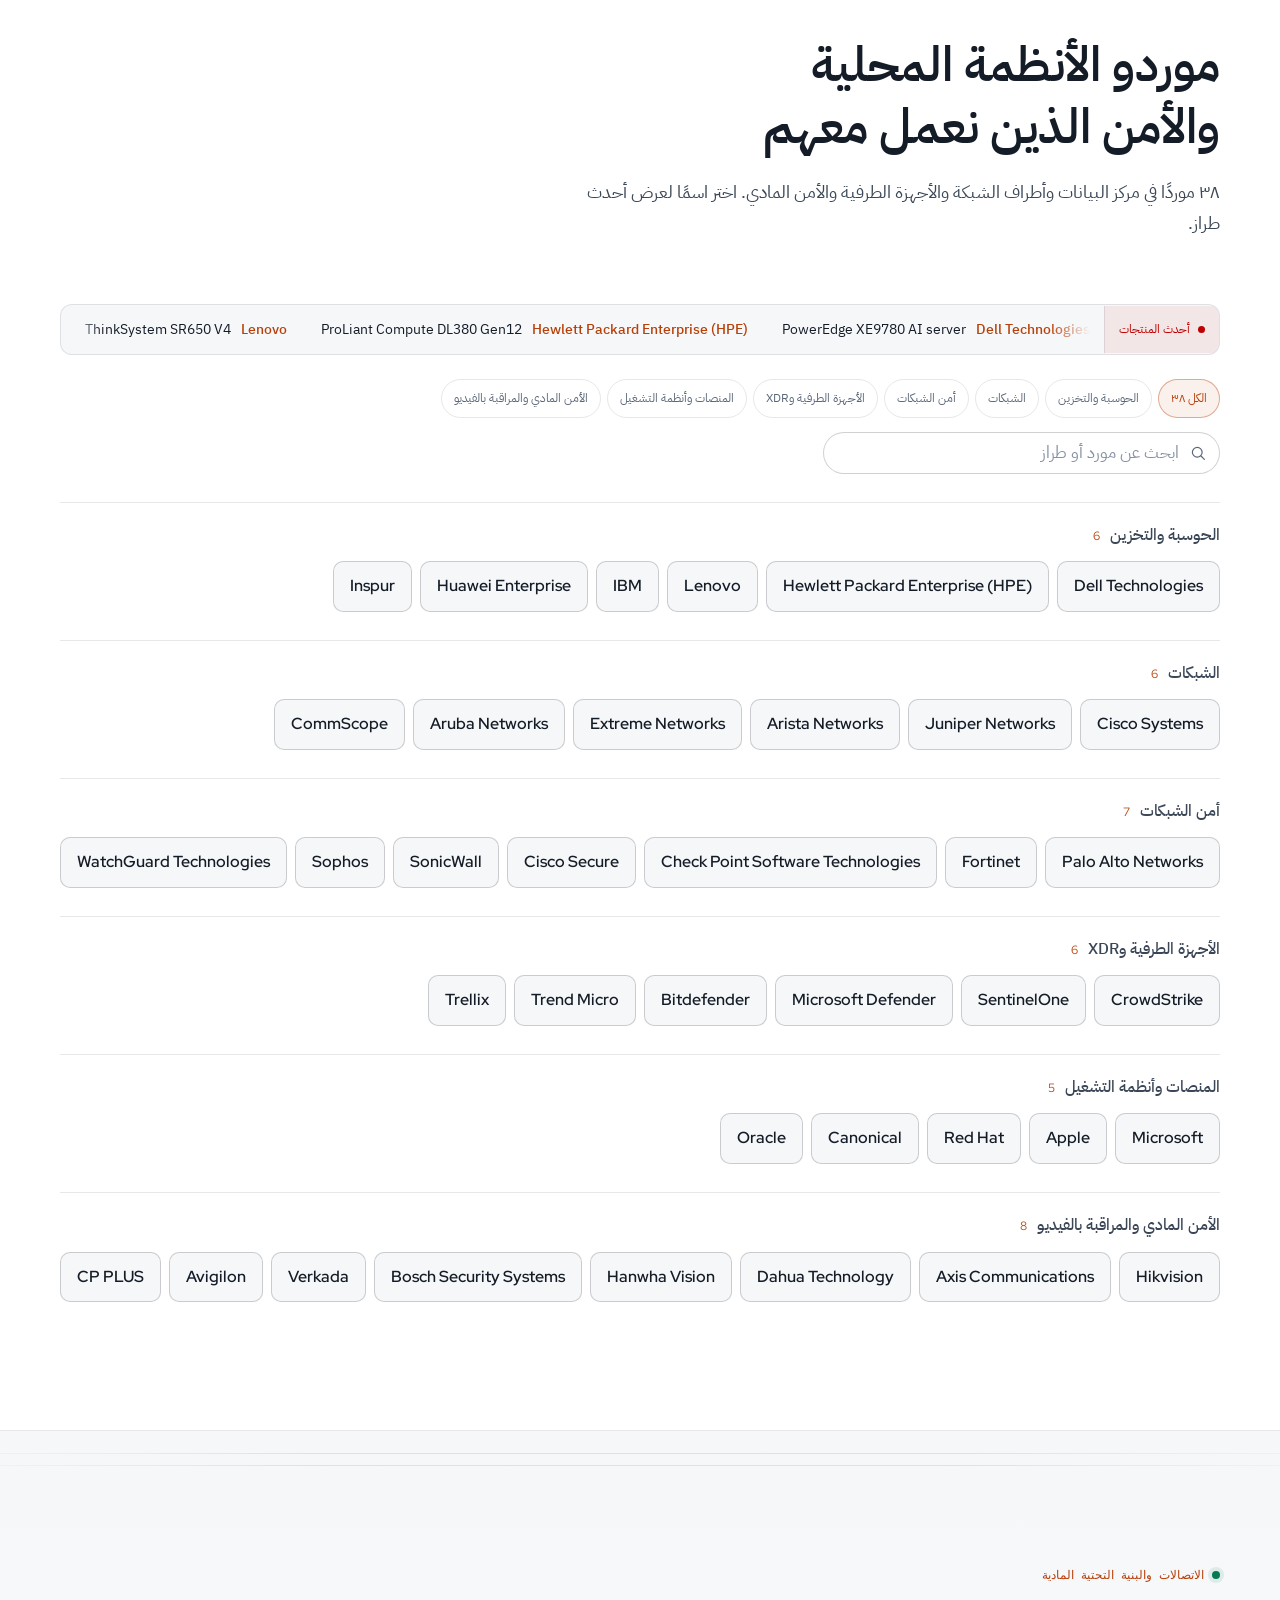
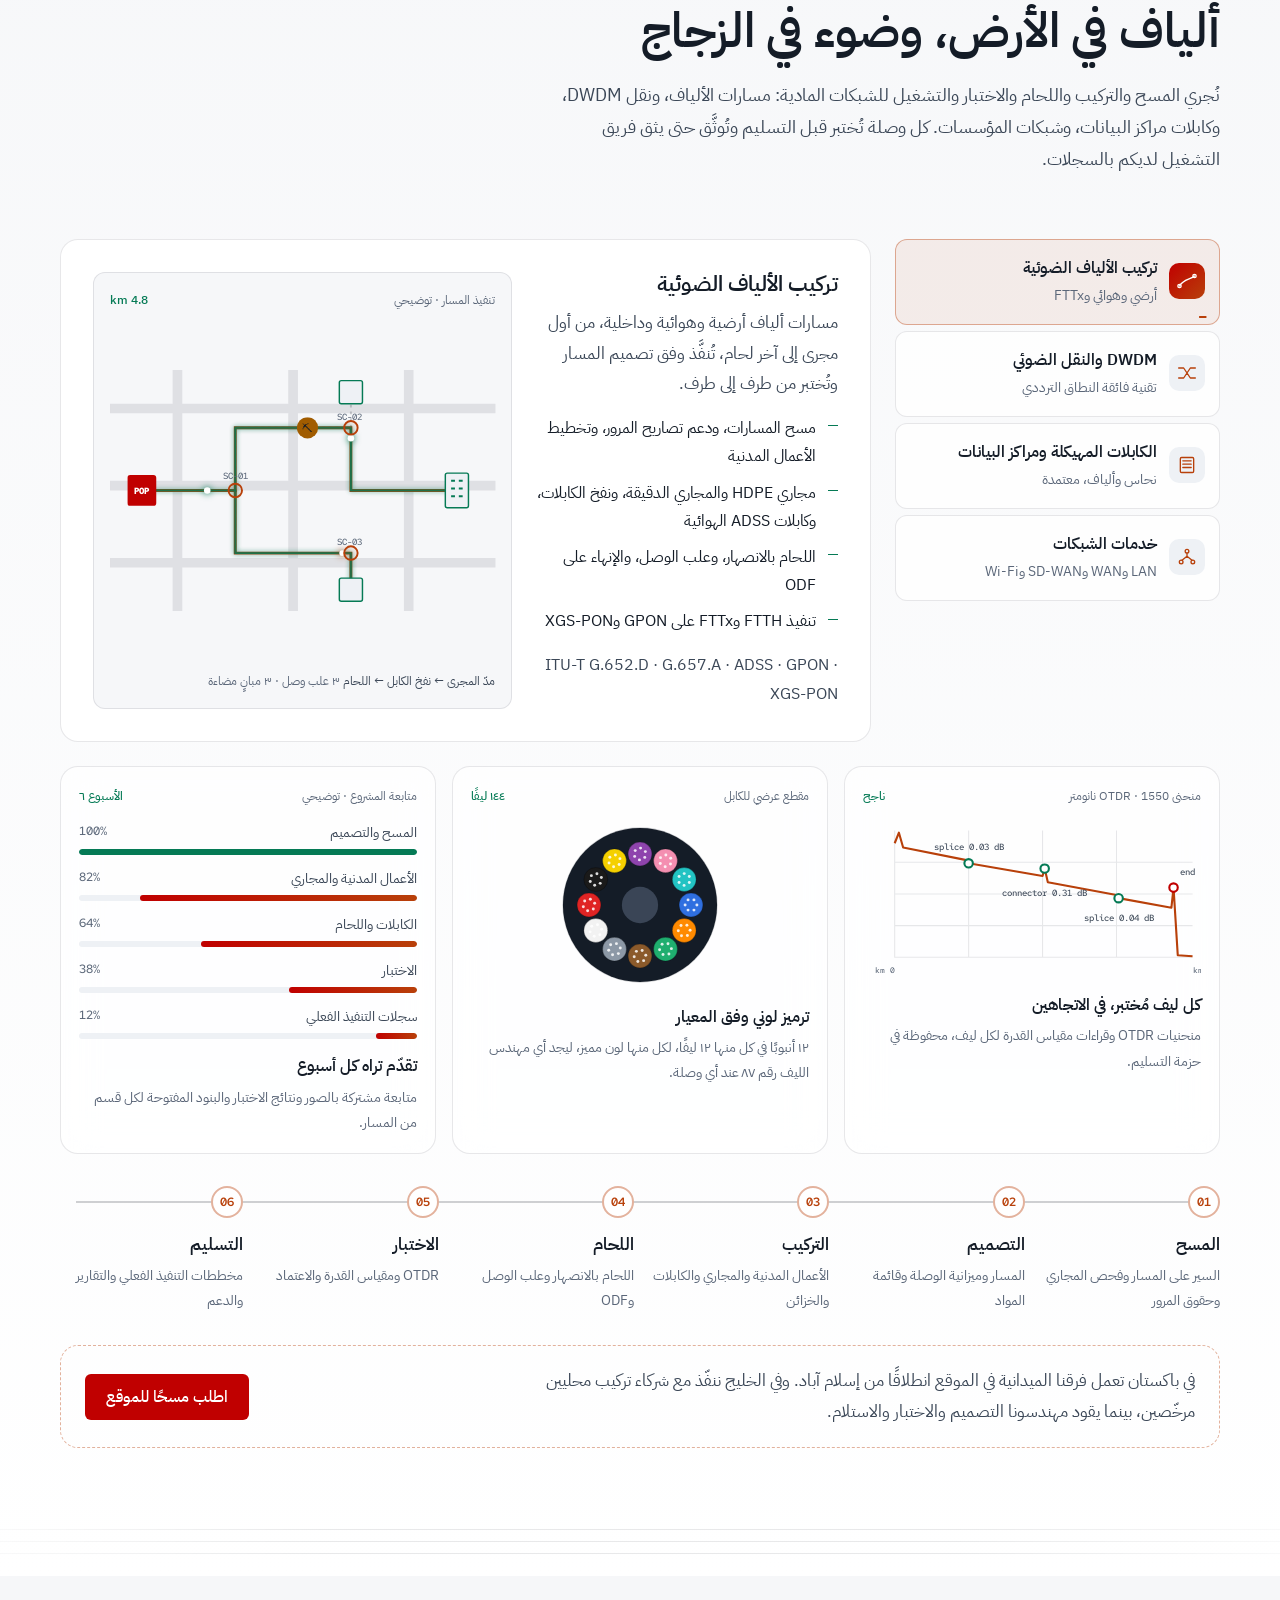
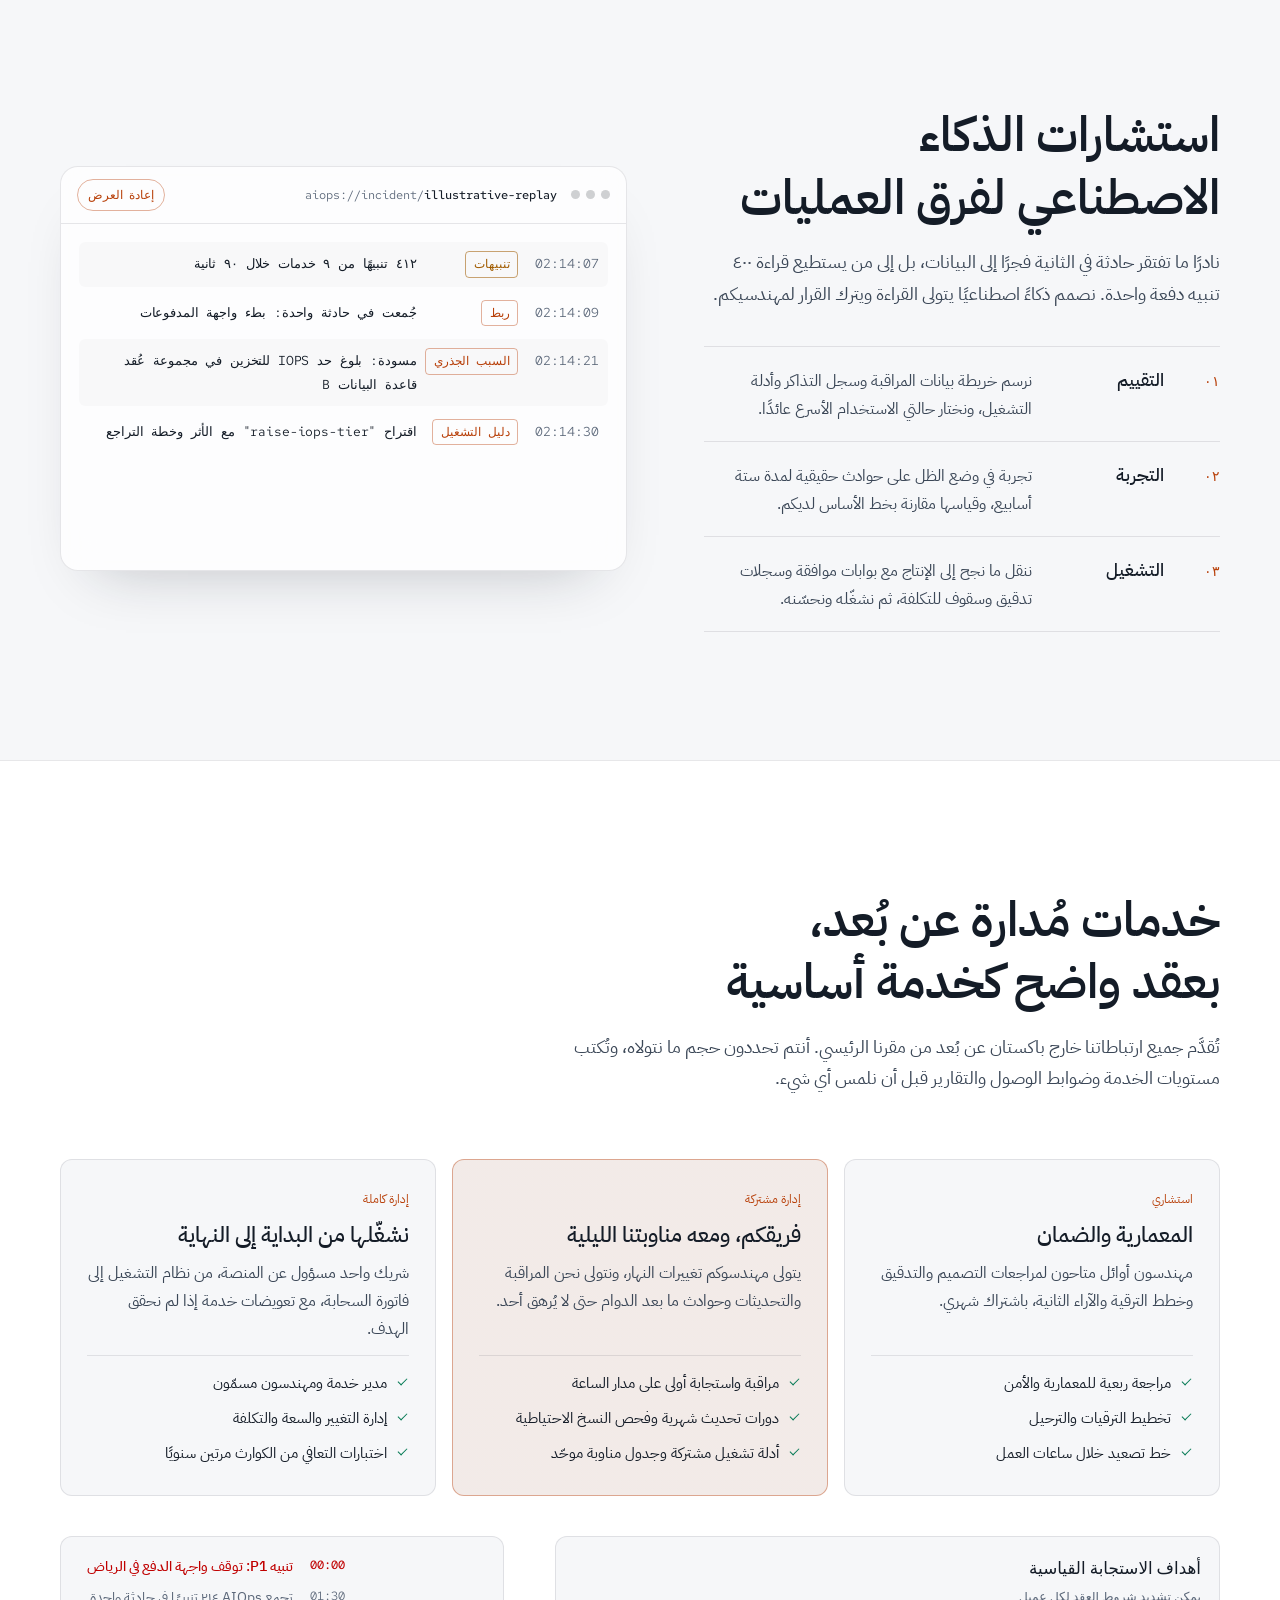
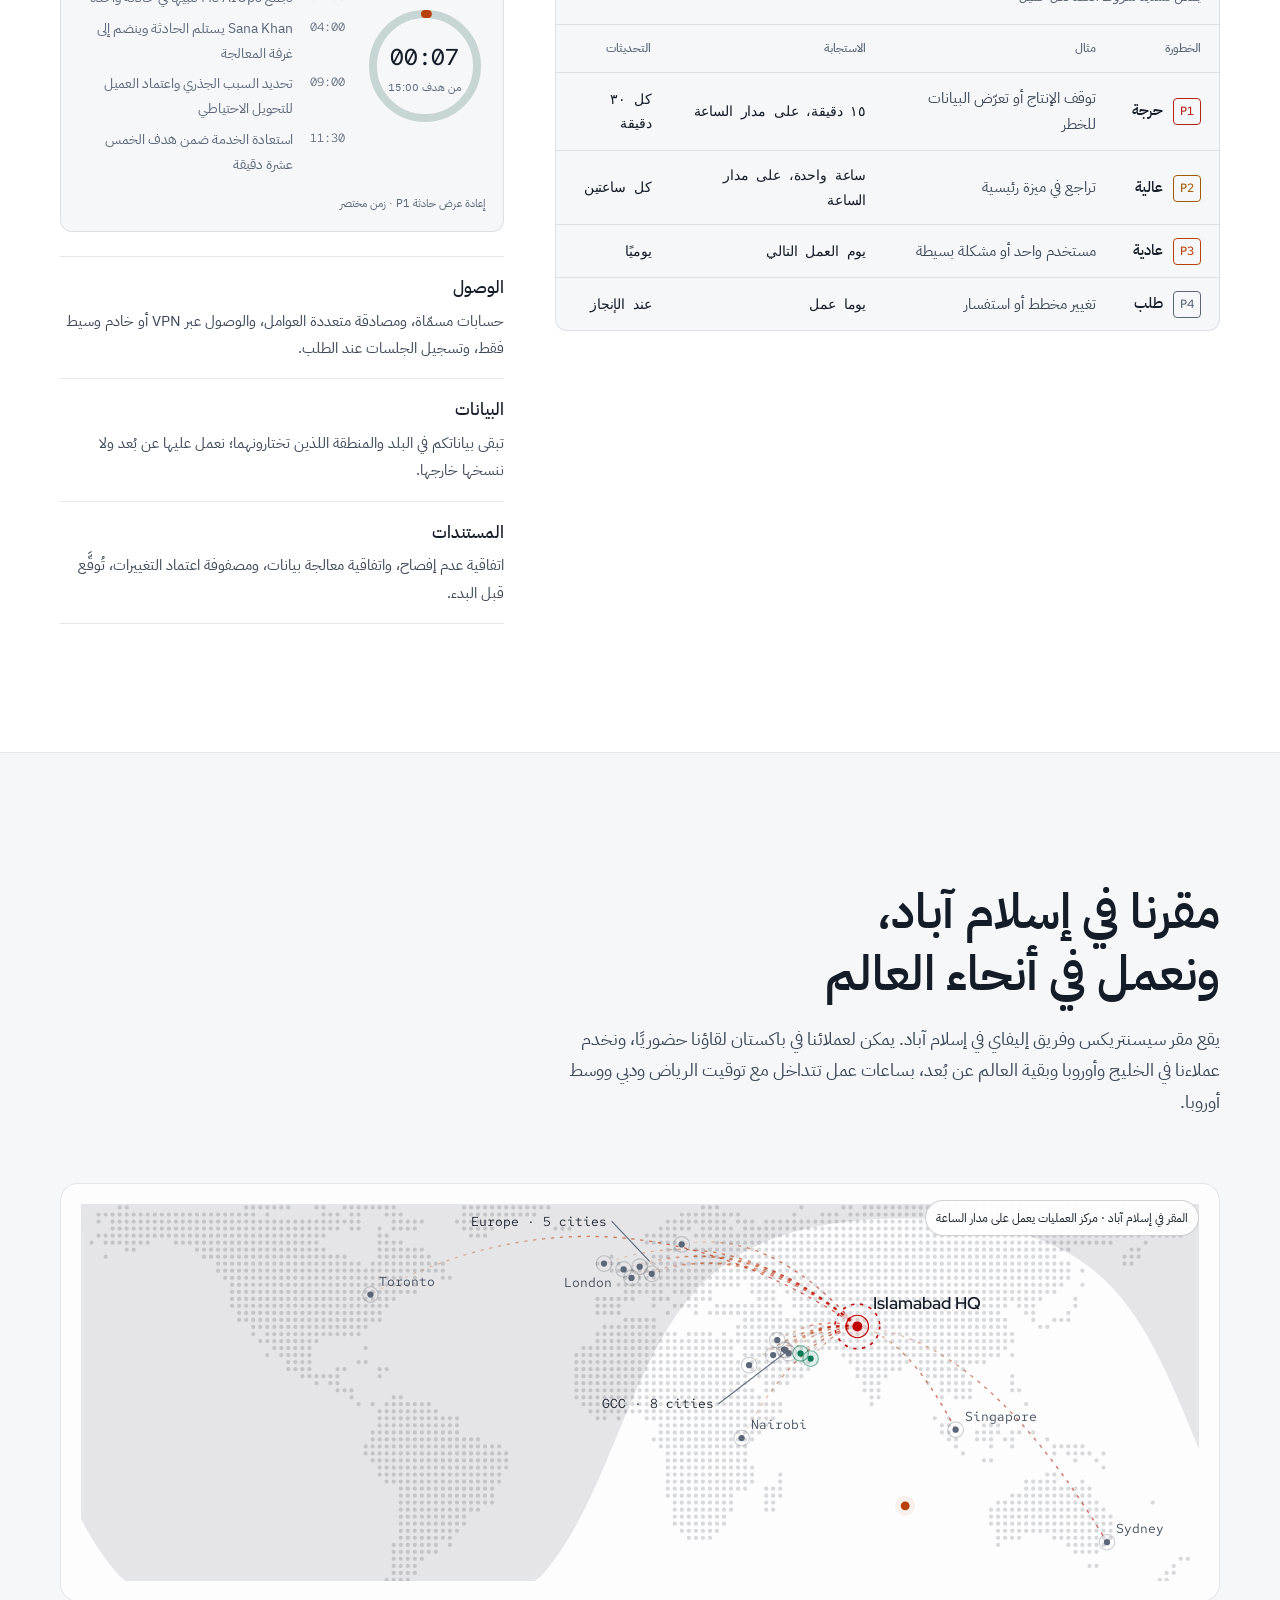
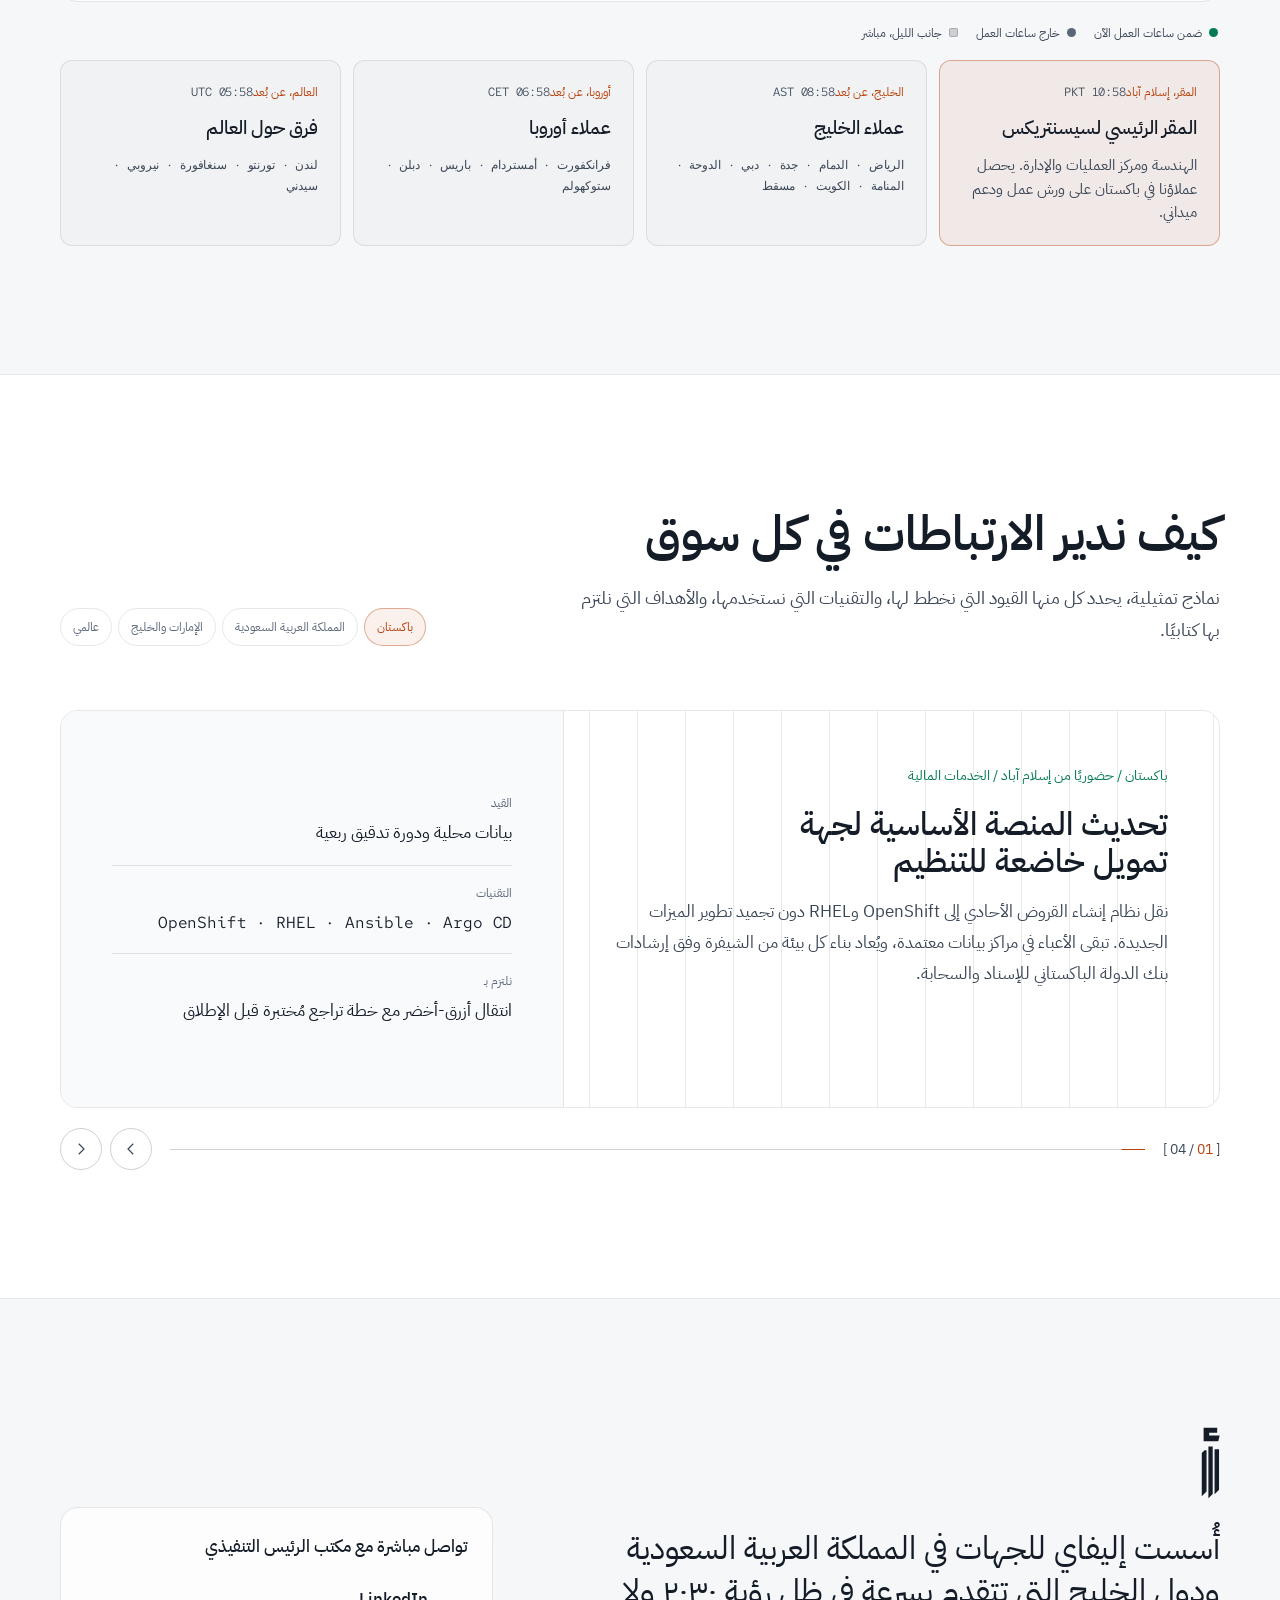
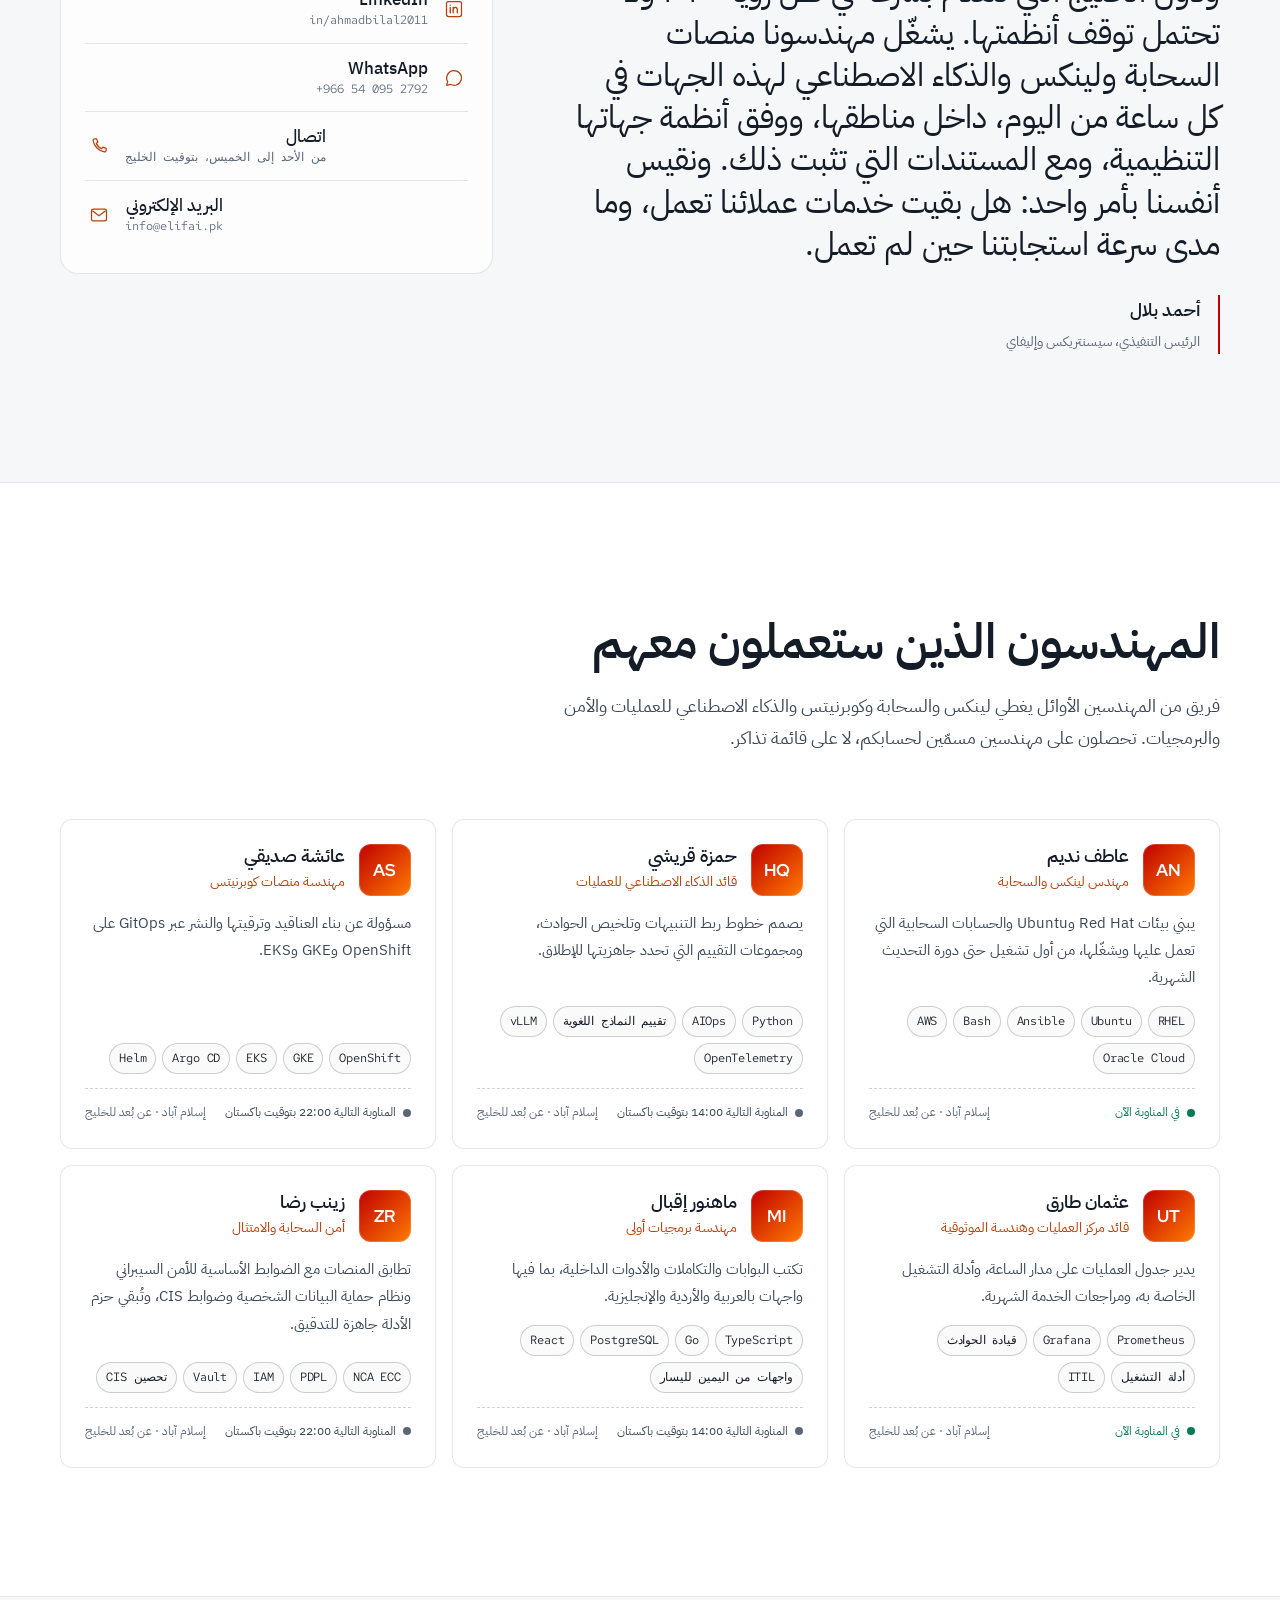
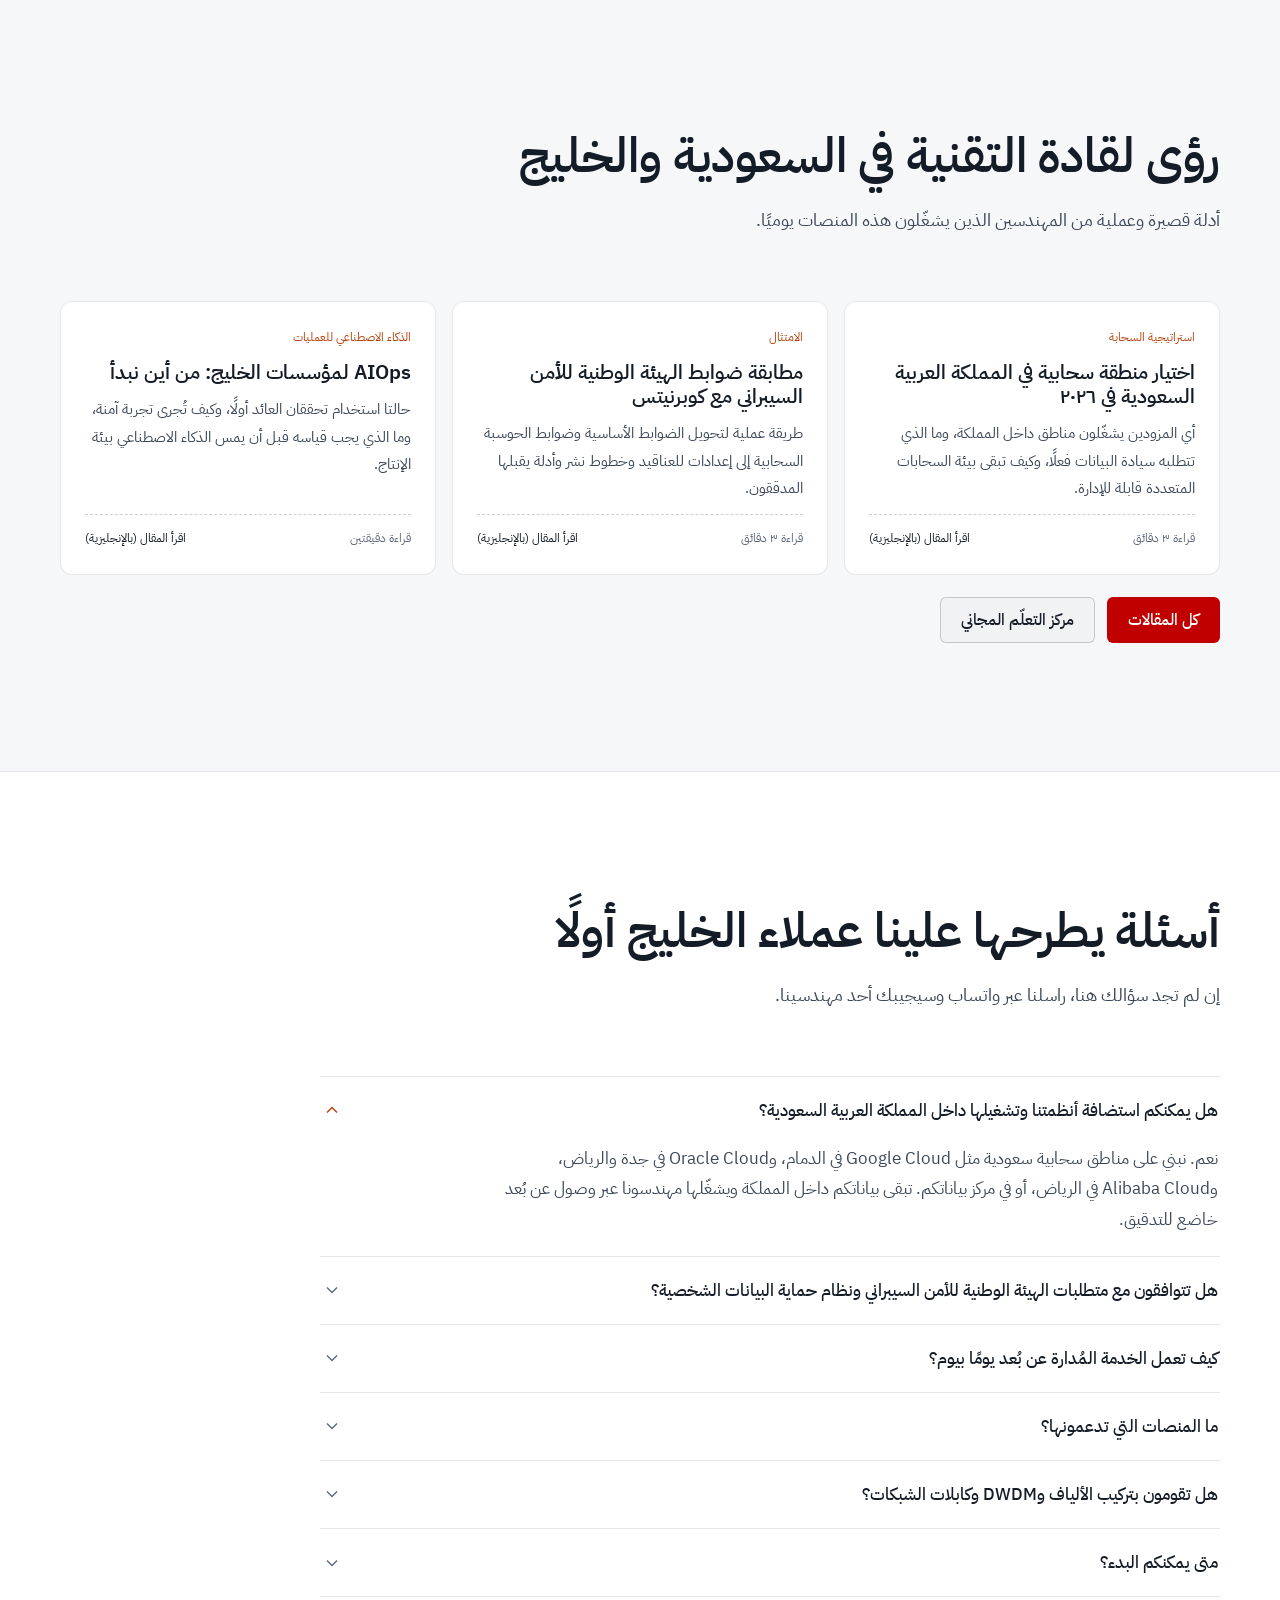
==== commit 5b9035dc: "Admin panel, Insights CMS and Learning hub (PHP + SQLite); Resources menu; new OpenShift 4.22, RHEL " ====
--- a/ar/index.html
+++ b/ar/index.html
@@ -35,8 +35,8 @@
   <link rel="preconnect" href="https://fonts.googleapis.com">
   <link rel="preconnect" href="https://fonts.gstatic.com" crossorigin>
   <link rel="stylesheet" href="https://fonts.googleapis.com/css2?family=IBM+Plex+Sans+Arabic:wght@400;500;600;700&amp;family=Red+Hat+Display:wght@500;600;700&amp;family=Red+Hat+Text:wght@400;500;600&amp;family=Red+Hat+Mono:wght@400;500&amp;display=swap">
-  <link rel="stylesheet" href="/assets/css/main.css?v=15">
-  <script type="module" src="/assets/js/main.js?v=15"></script>
+  <link rel="stylesheet" href="/assets/css/main.css?v=16">
+  <script type="module" src="/assets/js/main.js?v=16"></script>
 
   <script type="application/ld+json">
   {"@context": "https://schema.org", "@type": "ProfessionalService", "name": "Elifai", "url": "https://elifai.pk/ar/", "logo": "https://elifai.pk/assets/img/logo-mark.svg", "email": "info@elifai.pk", "telephone": "+966540952792", "address": {"@type": "PostalAddress", "addressLocality": "Islamabad", "addressCountry": "PK"}, "parentOrganization": {"@type": "Organization", "name": "Sysnetrix Pvt Ltd", "address": {"@type": "PostalAddress", "addressLocality": "Islamabad", "addressCountry": "PK"}}, "areaServed": ["Saudi Arabia", "United Arab Emirates", "Qatar", "Bahrain", "Kuwait", "Oman", "Pakistan", "Worldwide"], "slogan": "Managed cloud and AI operations for Saudi Arabia and the Gulf", "knowsAbout": ["Managed IT services", "AIOps", "Red Hat Enterprise Linux", "Ubuntu", "Red Hat OpenShift", "Kubernetes", "AWS", "Google Cloud", "Oracle Cloud Infrastructure", "Alibaba Cloud", "VMware"], "founder": {"@type": "Person", "name": "Ahmad Bilal", "jobTitle": "Chief Executive Officer", "sameAs": "https://www.linkedin.com/in/ahmadbilal2011/"}, "inLanguage": "ar"}
@@ -153,7 +153,23 @@
               </div>
             </div>
           </li>
-          <li><a class="nav-link" href="#insights">رؤى</a></li>
+          <li class="mm-item">
+            <button type="button" class="mm-trigger" aria-expanded="false" aria-controls="mm-res" data-mm-trigger data-sections="insights">الموارد<svg class="mm-chev" viewBox="0 0 24 24" aria-hidden="true"><path d="m6 9 6 6 6-6"/></svg></button>
+            <div class="mm-panel" id="mm-res" hidden data-mm-panel>
+              <div class="mm-inner">
+                <div class="mm-col">
+                  <p class="mm-head mono">تعلّم مع Elifai</p>
+                  <ul class="mm-grid"><li><a href="/insights/"><span class="mm-ic" aria-hidden="true"><svg viewBox="0 0 24 24"><path d="M5 4h14v16H5zM8 8h8M8 12h8M8 16h5"/></svg></span><span class="mm-txt"><span class="mm-title">رؤى</span><span class="mm-sub">أدلة لقادة التقنية في الخليج</span></span></a></li><li><a href="/learning/"><span class="mm-ic" aria-hidden="true"><svg viewBox="0 0 24 24"><path d="M4 5.5A2.5 2.5 0 0 1 6.5 3H20v15H6.5A2.5 2.5 0 0 0 4 20.5v-15ZM4 20.5A2.5 2.5 0 0 0 6.5 23H20v-5"/></svg></span><span class="mm-txt"><span class="mm-title">مركز التعلّم <span class="mm-badge mono">جديد</span></span><span class="mm-sub">دورات مجانية بالفيديو والمختبرات العملية</span></span></a></li><li><a href="/learning/practical-ai-for-it-operations"><span class="mm-ic" aria-hidden="true"><svg viewBox="0 0 24 24"><rect x="3" y="5" width="18" height="14" rx="3"/><path d="m10 9 5 3-5 3z"/></svg></span><span class="mm-txt"><span class="mm-title">الذكاء الاصطناعي العملي لعمليات تقنية المعلومات</span><span class="mm-sub">Ollama وvLLM وRAG وllm-d</span></span></a></li><li><a href="/learning/openshift-foundations"><span class="mm-ic" aria-hidden="true"><svg viewBox="0 0 24 24"><circle cx="6" cy="6" r="2.2"/><circle cx="6" cy="18" r="2.2"/><circle cx="18" cy="8" r="2.2"/><path d="M6 8.2v7.6M18 10.2c0 4-6 3-11 5.8"/></svg></span><span class="mm-txt"><span class="mm-title">أساسيات OpenShift</span><span class="mm-sub">فيديوهات وبيئة تجريبية ومختبرات GitHub</span></span></a></li></ul>
+                </div>
+                <aside class="mm-promo">
+                  <p class="mm-promo-k mono"><span class="live-dot" aria-hidden="true"></span> أحدث مقال</p>
+                  <p class="mm-promo-t">OpenShift 4.22: ما يجب أن تخطط له فرق المنصات</p>
+                  <p class="mm-promo-s">كوبرنيتس 1.35، والترحيل المباشر للأجهزة الافتراضية بين العناقيد، وثلاث نقاط تُفحص قبل الترقية.</p>
+                  <a class="mm-promo-a" href="/insights/openshift-4-22-platform-teams">اقرأ المقال <span aria-hidden="true">→</span></a>
+                </aside>
+              </div>
+            </div>
+          </li>
         </ul>
       </nav>
 
@@ -172,7 +188,7 @@
     </div>
 
     <div class="mobile-nav" id="mobile-nav" hidden data-mobile-nav>
-<p class="mnav-head mono">الخدمات</p><ul class="mnav-grid"><li><a href="#capabilities" data-svc-open="0"><span class="mm-ic" aria-hidden="true"><svg viewBox="0 0 24 24"><path d="M3 12h4l2-5 4 10 2-5h6"/></svg></span><span>الخدمات المُدارة</span></a></li><li><a href="#capabilities" data-svc-open="1"><span class="mm-ic" aria-hidden="true"><svg viewBox="0 0 24 24"><path d="M12 3v4M12 17v4M3 12h4M17 12h4M6 6l2.5 2.5M15.5 15.5 18 18M6 18l2.5-2.5M15.5 8.5 18 6"/></svg></span><span>الذكاء الاصطناعي للعمليات</span></a></li><li><a href="#capabilities" data-svc-open="2"><span class="mm-ic" aria-hidden="true"><svg viewBox="0 0 24 24"><path d="M7 18h10a4 4 0 0 0 .6-8A6 6 0 0 0 6 11.5 3.3 3.3 0 0 0 7 18Z"/></svg></span><span>السحابة ولينكس وكوبرنيتس</span></a></li><li><a href="#capabilities" data-svc-open="3"><span class="mm-ic" aria-hidden="true"><svg viewBox="0 0 24 24"><path d="m8 8-4 4 4 4M16 8l4 4-4 4M13 6l-2 12"/></svg></span><span>البرمجيات المؤسسية</span></a></li><li><a href="#capabilities" data-svc-open="4"><span class="mm-ic" aria-hidden="true"><svg viewBox="0 0 24 24"><path d="M4 8h16v11H4zM9 8V5h6v3M4 13h16"/></svg></span><span>إليفاي الأساسية</span></a></li><li><a href="#telecom"><span class="mm-ic" aria-hidden="true"><svg viewBox="0 0 24 24"><path d="M3 18c4-8 14-8 18-12"/><circle cx="3" cy="18" r="1.6"/><circle cx="21" cy="6" r="1.6"/></svg></span><span>الاتصالات والألياف</span></a></li></ul><p class="mnav-head mono">العمليات</p><ul class="mnav-grid"><li><a href="#noc"><span class="mm-ic" aria-hidden="true"><svg viewBox="0 0 24 24"><path d="M3 4h18v12H3zM8 20h8M12 16v4M6 12l3-3 2 2 4-4 3 3"/></svg></span><span>لوحة مركز العمليات</span></a></li><li><a href="#aiops"><span class="mm-ic" aria-hidden="true"><svg viewBox="0 0 24 24"><path d="M12 3v4M12 17v4M3 12h4M17 12h4M6 6l2.5 2.5M15.5 15.5 18 18M6 18l2.5-2.5M15.5 8.5 18 6"/></svg></span><span>عمليات الذكاء الاصطناعي</span></a></li><li><a href="#managed"><span class="mm-ic" aria-hidden="true"><svg viewBox="0 0 24 24"><circle cx="12" cy="12" r="9"/><path d="M12 7v5l3 2"/></svg></span><span>الخدمات المُدارة واتفاقيات مستوى الخدمة</span></a></li><li><a href="#platforms"><span class="mm-ic" aria-hidden="true"><svg viewBox="0 0 24 24"><path d="m12 3 9 5-9 5-9-5 9-5ZM3 13l9 5 9-5"/></svg></span><span>المنصات</span></a></li><li><a href="#ecosystem"><span class="mm-ic" aria-hidden="true"><svg viewBox="0 0 24 24"><path d="M4 4h7v7H4zM13 4h7v7h-7zM4 13h7v7H4zM13 13h7v7h-7z"/></svg></span><span>الموردون</span></a></li></ul><p class="mnav-head mono">الشركة</p><ul class="mnav-grid"><li><a href="#leadership"><span class="mm-ic" aria-hidden="true"><svg viewBox="0 0 24 24"><circle cx="12" cy="8" r="4"/><path d="M4 21c1-4 4-6 8-6s7 2 8 6"/></svg></span><span>القيادة</span></a></li><li><a href="#team"><span class="mm-ic" aria-hidden="true"><svg viewBox="0 0 24 24"><circle cx="9" cy="8" r="3.5"/><path d="M2.5 20c.8-3.5 3.4-5.5 6.5-5.5s5.7 2 6.5 5.5M16 4.5a3.5 3.5 0 0 1 0 7M18 14.8c1.8.7 3 2.5 3.5 5.2"/></svg></span><span>الفريق</span></a></li><li><a href="#footprint"><span class="mm-ic" aria-hidden="true"><svg viewBox="0 0 24 24"><circle cx="12" cy="12" r="9"/><path d="M3 12h18M12 3c3 3 3 15 0 18M12 3c-3 3-3 15 0 18"/></svg></span><span>الانتشار العالمي</span></a></li><li><a href="#engagements"><span class="mm-ic" aria-hidden="true"><svg viewBox="0 0 24 24"><path d="M5 21V4h11l-2 4 2 4H5"/></svg></span><span>كيف نعمل معكم</span></a></li><li><a href="#faq"><span class="mm-ic" aria-hidden="true"><svg viewBox="0 0 24 24"><circle cx="12" cy="12" r="9"/><path d="M9.5 9a2.5 2.5 0 1 1 3.5 2.3c-.7.3-1 .8-1 1.5M12 17h.01"/></svg></span><span>الأسئلة الشائعة</span></a></li><li><a href="#contact"><span class="mm-ic" aria-hidden="true"><svg viewBox="0 0 24 24"><path d="M3 6h18v12H3zM3 7l9 6 9-6"/></svg></span><span>تواصل معنا</span></a></li><li><a href="#insights"><span class="mm-ic" aria-hidden="true"><svg viewBox="0 0 24 24"><path d="m12 3 9 5-9 5-9-5 9-5ZM3 13l9 5 9-5"/></svg></span><span>رؤى</span></a></li></ul>
+<p class="mnav-head mono">الخدمات</p><ul class="mnav-grid"><li><a href="#capabilities" data-svc-open="0"><span class="mm-ic" aria-hidden="true"><svg viewBox="0 0 24 24"><path d="M3 12h4l2-5 4 10 2-5h6"/></svg></span><span>الخدمات المُدارة</span></a></li><li><a href="#capabilities" data-svc-open="1"><span class="mm-ic" aria-hidden="true"><svg viewBox="0 0 24 24"><path d="M12 3v4M12 17v4M3 12h4M17 12h4M6 6l2.5 2.5M15.5 15.5 18 18M6 18l2.5-2.5M15.5 8.5 18 6"/></svg></span><span>الذكاء الاصطناعي للعمليات</span></a></li><li><a href="#capabilities" data-svc-open="2"><span class="mm-ic" aria-hidden="true"><svg viewBox="0 0 24 24"><path d="M7 18h10a4 4 0 0 0 .6-8A6 6 0 0 0 6 11.5 3.3 3.3 0 0 0 7 18Z"/></svg></span><span>السحابة ولينكس وكوبرنيتس</span></a></li><li><a href="#capabilities" data-svc-open="3"><span class="mm-ic" aria-hidden="true"><svg viewBox="0 0 24 24"><path d="m8 8-4 4 4 4M16 8l4 4-4 4M13 6l-2 12"/></svg></span><span>البرمجيات المؤسسية</span></a></li><li><a href="#capabilities" data-svc-open="4"><span class="mm-ic" aria-hidden="true"><svg viewBox="0 0 24 24"><path d="M4 8h16v11H4zM9 8V5h6v3M4 13h16"/></svg></span><span>إليفاي الأساسية</span></a></li><li><a href="#telecom"><span class="mm-ic" aria-hidden="true"><svg viewBox="0 0 24 24"><path d="M3 18c4-8 14-8 18-12"/><circle cx="3" cy="18" r="1.6"/><circle cx="21" cy="6" r="1.6"/></svg></span><span>الاتصالات والألياف</span></a></li></ul><p class="mnav-head mono">العمليات</p><ul class="mnav-grid"><li><a href="#noc"><span class="mm-ic" aria-hidden="true"><svg viewBox="0 0 24 24"><path d="M3 4h18v12H3zM8 20h8M12 16v4M6 12l3-3 2 2 4-4 3 3"/></svg></span><span>لوحة مركز العمليات</span></a></li><li><a href="#aiops"><span class="mm-ic" aria-hidden="true"><svg viewBox="0 0 24 24"><path d="M12 3v4M12 17v4M3 12h4M17 12h4M6 6l2.5 2.5M15.5 15.5 18 18M6 18l2.5-2.5M15.5 8.5 18 6"/></svg></span><span>عمليات الذكاء الاصطناعي</span></a></li><li><a href="#managed"><span class="mm-ic" aria-hidden="true"><svg viewBox="0 0 24 24"><circle cx="12" cy="12" r="9"/><path d="M12 7v5l3 2"/></svg></span><span>الخدمات المُدارة واتفاقيات مستوى الخدمة</span></a></li><li><a href="#platforms"><span class="mm-ic" aria-hidden="true"><svg viewBox="0 0 24 24"><path d="m12 3 9 5-9 5-9-5 9-5ZM3 13l9 5 9-5"/></svg></span><span>المنصات</span></a></li><li><a href="#ecosystem"><span class="mm-ic" aria-hidden="true"><svg viewBox="0 0 24 24"><path d="M4 4h7v7H4zM13 4h7v7h-7zM4 13h7v7H4zM13 13h7v7h-7z"/></svg></span><span>الموردون</span></a></li></ul><p class="mnav-head mono">الشركة</p><ul class="mnav-grid"><li><a href="#leadership"><span class="mm-ic" aria-hidden="true"><svg viewBox="0 0 24 24"><circle cx="12" cy="8" r="4"/><path d="M4 21c1-4 4-6 8-6s7 2 8 6"/></svg></span><span>القيادة</span></a></li><li><a href="#team"><span class="mm-ic" aria-hidden="true"><svg viewBox="0 0 24 24"><circle cx="9" cy="8" r="3.5"/><path d="M2.5 20c.8-3.5 3.4-5.5 6.5-5.5s5.7 2 6.5 5.5M16 4.5a3.5 3.5 0 0 1 0 7M18 14.8c1.8.7 3 2.5 3.5 5.2"/></svg></span><span>الفريق</span></a></li><li><a href="#footprint"><span class="mm-ic" aria-hidden="true"><svg viewBox="0 0 24 24"><circle cx="12" cy="12" r="9"/><path d="M3 12h18M12 3c3 3 3 15 0 18M12 3c-3 3-3 15 0 18"/></svg></span><span>الانتشار العالمي</span></a></li><li><a href="#engagements"><span class="mm-ic" aria-hidden="true"><svg viewBox="0 0 24 24"><path d="M5 21V4h11l-2 4 2 4H5"/></svg></span><span>كيف نعمل معكم</span></a></li><li><a href="#faq"><span class="mm-ic" aria-hidden="true"><svg viewBox="0 0 24 24"><circle cx="12" cy="12" r="9"/><path d="M9.5 9a2.5 2.5 0 1 1 3.5 2.3c-.7.3-1 .8-1 1.5M12 17h.01"/></svg></span><span>الأسئلة الشائعة</span></a></li><li><a href="#contact"><span class="mm-ic" aria-hidden="true"><svg viewBox="0 0 24 24"><path d="M3 6h18v12H3zM3 7l9 6 9-6"/></svg></span><span>تواصل معنا</span></a></li><li><a href="/insights/"><span class="mm-ic" aria-hidden="true"><svg viewBox="0 0 24 24"><path d="M5 4h14v16H5zM8 8h8M8 12h8M8 16h5"/></svg></span><span>رؤى</span></a></li><li><a href="/learning/"><span class="mm-ic" aria-hidden="true"><svg viewBox="0 0 24 24"><path d="M4 5.5A2.5 2.5 0 0 1 6.5 3H20v15H6.5A2.5 2.5 0 0 0 4 20.5v-15ZM4 20.5A2.5 2.5 0 0 0 6.5 23H20v-5"/></svg></span><span>مركز التعلّم</span></a></li></ul>
       <div class="mnav-foot"><a class="lang-link" href="/" hreflang="en" lang="en">English</a><a class="btn btn-primary" href="#contact" data-topic="Executive briefing">احجز اجتماعًا تنفيذيًا</a></div>
     </div>
   </header>
@@ -1556,6 +1572,10 @@
             </a>
           </article>
         </div>
+        <div class="insights-more">
+          <a class="btn btn-primary" href="/insights/">كل المقالات</a>
+          <a class="btn btn-ghost" href="/learning/">مركز التعلّم المجاني</a>
+        </div>
       </div>
     </section>
 
@@ -1722,6 +1742,8 @@
           <li><a href="#noc">مركز العمليات</a></li>
           <li><a href="#platforms">المنصات</a></li>
           <li><a href="#telecom">الاتصالات والألياف</a></li>
+          <li><a href="/insights/">رؤى</a></li>
+          <li><a href="/learning/">مركز التعلّم</a></li>
           <li><a href="#managed">الخدمات المُدارة</a></li>
           <li><a href="#leadership">القيادة</a></li>
           <li><a href="#team">الفريق</a></li>
--- a/assets/css/main.css
+++ b/assets/css/main.css
@@ -1904,3 +1904,149 @@
 @keyframes pv-type { from { clip-path: inset(0 100% 0 0); } to { clip-path: inset(0 0 0 0); } }
 @keyframes pv-tick { from { transform: scale(0); } to { transform: none; } }
 [dir="rtl"] .pv-code { direction: ltr; text-align: left; }
+
+/* ---------- v16: Insights and Learning hub (PHP pages) ---------- */
+.visually-hidden { position: absolute !important; width: 1px; height: 1px; overflow: hidden; clip-path: inset(50%); white-space: nowrap; }
+.sub-nav { display: flex; gap: clamp(14px, 2vw, 28px); margin-inline: auto; }
+.sub-nav-link { font-size: .93rem; color: var(--text-2); padding: 8px 2px; position: relative; text-decoration: none; }
+.sub-nav-link:hover, .sub-nav-link[aria-current="page"] { color: var(--text); }
+.sub-nav-link[aria-current="page"]::after { content: ""; position: absolute; left: 0; right: 0; bottom: 0; height: 1px; background: var(--accent); }
+@media (max-width: 720px) { .sub-nav-cta { display: none; } .sub-nav { gap: 14px; } .sub-nav-link:first-child { display: none; } }
+
+.hub { padding-top: var(--header-h); }
+.hub-hero { position: relative; overflow: hidden; padding: 56px 0 36px; border-bottom: 1px solid var(--line); background: radial-gradient(1000px 340px at 85% -10%, var(--accent-soft), transparent 70%), var(--bg); }
+.hub-kicker { display: inline-flex; align-items: center; gap: 8px; font-size: var(--fs-xs); letter-spacing: .12em; text-transform: uppercase; color: var(--accent); margin-bottom: 12px; }
+.live-dot { width: 8px; height: 8px; border-radius: 50%; background: var(--emerald); box-shadow: 0 0 0 4px var(--emerald-soft); display: inline-block; }
+.hub-title { font-family: var(--font-display); font-weight: 600; font-size: clamp(2rem, 1.3rem + 2.4vw, 3rem); line-height: 1.06; letter-spacing: -0.03em; max-width: 22ch; }
+.hub-lede { margin-top: 14px; color: var(--text-2); font-size: 1.08rem; max-width: 62ch; }
+.hub-body { padding: 36px 0 80px; }
+.hub-empty { color: var(--muted); padding: 40px 0; }
+.chips { display: flex; flex-wrap: wrap; gap: 8px; margin-top: 22px; }
+.chips-sm { margin-top: 10px; }
+.chip { padding: 7px 14px; border-radius: 999px; border: 1px solid var(--line); background: var(--glass); color: var(--text-2); font: 500 .85rem var(--font-body); cursor: pointer; transition: border-color .2s, background .2s, color .2s; }
+.chips-sm .chip { padding: 5px 12px; font-size: .78rem; }
+.chip:hover { border-color: var(--line-strong); color: var(--text); }
+.chip[aria-pressed="true"] { background: var(--accent-soft); border-color: var(--accent-line); color: var(--text); }
+.chip:focus-visible { outline: 2px solid var(--accent); outline-offset: 2px; }
+.draft-flag { display: inline-block; margin-bottom: 14px; padding: 6px 12px; border-radius: 8px; border: 1px dashed var(--accent-line); color: var(--accent); font-size: .78rem; }
+
+/* insights list */
+.post-grid { display: grid; grid-template-columns: repeat(3, minmax(0, 1fr)); gap: 16px; }
+.post-card { border: 1px solid var(--line); border-radius: var(--radius-lg); background: var(--bg-2); transition: border-color .2s, transform .25s var(--ease-out); }
+.post-card:hover { border-color: var(--accent-line); transform: translateY(-3px); }
+.post-card.is-lead { grid-column: span 2; background: linear-gradient(135deg, var(--bg-2), var(--bg-3)); }
+.post-link { display: flex; flex-direction: column; gap: 10px; height: 100%; padding: 22px; color: var(--text); text-decoration: none; }
+.post-cover { width: calc(100% + 44px); margin: -22px -22px 6px; aspect-ratio: 16 / 8; object-fit: cover; border-radius: var(--radius-lg) var(--radius-lg) 0 0; }
+.post-tag { font-size: var(--fs-xs); letter-spacing: .1em; text-transform: uppercase; color: var(--accent); }
+.post-title { font-family: var(--font-display); font-weight: 600; font-size: 1.2rem; line-height: 1.25; letter-spacing: -0.01em; }
+.is-lead .post-title { font-size: clamp(1.4rem, 1rem + 1.2vw, 1.9rem); max-width: 28ch; }
+.post-text { color: var(--text-2); font-size: .94rem; }
+.post-meta { margin-top: auto; padding-top: 10px; display: flex; gap: 6px; align-items: center; font-size: var(--fs-xs); color: var(--muted); }
+.post-go { margin-left: auto; color: var(--accent); transition: transform .2s; }
+.post-card:hover .post-go { transform: translateX(4px); }
+.hub-cross { margin-top: 40px; display: flex; justify-content: space-between; align-items: center; gap: 24px; padding: 26px 28px; border-radius: var(--radius-lg); border: 1px solid var(--line); border-left: 3px solid var(--red); background: var(--bg-2); }
+.hub-cross h2 { font-family: var(--font-display); font-weight: 600; font-size: 1.3rem; margin-top: 4px; }
+.hub-cross p:not(.hub-cross-k) { color: var(--text-2); margin-top: 6px; }
+.hub-cross-k { font-size: var(--fs-xs); letter-spacing: .1em; text-transform: uppercase; color: var(--accent); }
+.article-cover { width: 100%; border-radius: var(--radius-lg); margin-top: 22px; aspect-ratio: 16 / 8; object-fit: cover; }
+.article .prose pre { margin-top: 16px; padding: 16px 18px; border-radius: var(--radius); background: var(--bg-2); border: 1px solid var(--line); overflow-x: auto; font: 400 .86rem/1.6 var(--font-mono); color: var(--text); }
+.article .prose :not(pre) > code { font-family: var(--font-mono); font-size: .88em; padding: 1px 6px; border-radius: 6px; background: var(--bg-3); color: var(--text); }
+.article .prose blockquote { margin-top: 18px; padding: 4px 0 4px 18px; border-left: 3px solid var(--accent); }
+.article .prose img { max-width: 100%; border-radius: var(--radius); margin-top: 16px; }
+.article .prose hr { margin: 32px 0; border: 0; border-top: 1px solid var(--line); }
+.article .sources ul { font-size: .9rem; }
+
+/* learning */
+.learn-hero { padding-bottom: 30px; }
+.learn-orbit { position: absolute; right: -120px; top: -140px; width: 520px; height: 520px; pointer-events: none; opacity: .55; }
+.learn-orbit i { position: absolute; inset: 0; border-radius: 50%; border: 1px dashed var(--line-strong); }
+.learn-orbit i:nth-child(2) { inset: 70px; border-style: solid; border-color: var(--accent-line); }
+.learn-orbit i:nth-child(3) { inset: 150px; }
+.learn-orbit i::after { content: ""; position: absolute; top: 50%; left: -5px; width: 10px; height: 10px; border-radius: 50%; background: var(--emerald); box-shadow: 0 0 12px var(--emerald); }
+.learn-orbit i:nth-child(2)::after { background: var(--accent); box-shadow: 0 0 12px var(--accent); }
+.learn-orbit i:nth-child(3)::after { background: var(--red); box-shadow: 0 0 12px var(--red); }
+@media (prefers-reduced-motion: no-preference) {
+  .learn-orbit i { animation: spin 26s linear infinite; }
+  .learn-orbit i:nth-child(2) { animation-duration: 18s; animation-direction: reverse; }
+  .learn-orbit i:nth-child(3) { animation-duration: 12s; }
+}
+.learn-stats { display: flex; flex-wrap: wrap; gap: 8px 22px; margin-top: 20px; list-style: none; padding: 0; font-size: .82rem; color: var(--muted); }
+.learn-stats b { color: var(--text); font-size: 1rem; margin-right: 4px; }
+.learn-tools { margin-top: 22px; }
+.search { display: flex; align-items: center; gap: 10px; max-width: 460px; padding: 0 14px; border-radius: 12px; border: 1px solid var(--line-strong); background: var(--bg-2); }
+.search svg { width: 18px; height: 18px; fill: none; stroke: var(--muted); stroke-width: 1.8; stroke-linecap: round; flex: none; }
+.search input { flex: 1; padding: 12px 0; border: 0; background: none; color: var(--text); font: 400 .95rem var(--font-body); outline: none; }
+.search:focus-within { border-color: var(--accent); }
+.course-grid { display: grid; grid-template-columns: repeat(3, minmax(0, 1fr)); gap: 16px; }
+.course-card { position: relative; border: 1px solid var(--line); border-radius: var(--radius-lg); background: var(--bg-2); overflow: hidden; transition: border-color .2s, transform .25s var(--ease-out); }
+.course-card::before { content: ""; position: absolute; inset: 0 0 auto 0; height: 3px; background: linear-gradient(90deg, var(--red), var(--accent)); transform: scaleX(.18); transform-origin: left; transition: transform .45s var(--ease-out); }
+.course-card:hover { border-color: var(--accent-line); transform: translateY(-3px); }
+.course-card:hover::before { transform: scaleX(1); }
+.course-card[data-track="AI for operations"]::before { background: linear-gradient(90deg, var(--accent), var(--emerald)); }
+.course-link { display: flex; flex-direction: column; gap: 10px; height: 100%; padding: 22px; color: var(--text); text-decoration: none; }
+.course-top { display: flex; align-items: center; justify-content: space-between; gap: 8px; flex-wrap: wrap; }
+.course-track { font-size: var(--fs-xs); letter-spacing: .08em; text-transform: uppercase; color: var(--accent); }
+.lvl { font-size: .68rem; padding: 3px 8px; border-radius: 999px; border: 1px solid; }
+.lvl-beginner { color: var(--emerald); border-color: rgba(61, 220, 151, .45); }
+.lvl-intermediate { color: var(--accent); border-color: var(--accent-line); }
+.lvl-advanced { color: var(--red); border-color: rgba(209, 0, 0, .45); }
+.course-title { font-family: var(--font-display); font-weight: 600; font-size: 1.18rem; line-height: 1.25; letter-spacing: -0.01em; }
+.course-text { color: var(--text-2); font-size: .93rem; }
+.course-meta { display: flex; flex-wrap: wrap; gap: 6px 14px; font-size: var(--fs-xs); color: var(--muted); margin-top: auto; padding-top: 8px; }
+.course-go { color: var(--accent); font-size: .9rem; font-weight: 500; }
+.course-go span { display: inline-block; transition: transform .2s; }
+.course-card:hover .course-go span { transform: translateX(4px); }
+
+.course-hero .course-top { justify-content: flex-start; margin-bottom: 12px; }
+.course-progress { margin-top: 18px; max-width: 420px; display: grid; gap: 8px; font-size: .82rem; color: var(--muted); }
+.course-progress b { color: var(--text); }
+.course-progress i { display: block; height: 6px; border-radius: 6px; background: var(--bg-3); overflow: hidden; }
+.course-progress em { display: block; height: 100%; width: 0; border-radius: 6px; background: linear-gradient(90deg, var(--emerald), var(--accent)); transition: width .5s var(--ease-out); }
+.course-layout { display: grid; grid-template-columns: minmax(0, 1fr) 300px; gap: 28px; align-items: start; }
+.lessons { list-style: none; padding: 0; margin: 0; display: grid; gap: 14px; counter-reset: none; }
+.lesson { border: 1px solid var(--line); border-radius: var(--radius-lg); background: var(--bg-2); padding: 20px; position: relative; transition: border-color .2s; }
+.lesson.is-done { border-color: rgba(61, 220, 151, .45); }
+.lesson.is-done .lesson-n { background: var(--emerald); color: #0C1219; }
+.lesson-head { display: flex; align-items: center; gap: 10px; }
+.lesson-n { width: 30px; height: 30px; border-radius: 8px; display: grid; place-items: center; background: var(--bg-3); color: var(--accent); font-size: .78rem; transition: background .2s, color .2s; }
+.lesson-kind { font-size: .7rem; padding: 3px 8px; border-radius: 6px; background: var(--tint); color: var(--text-2); text-transform: uppercase; letter-spacing: .06em; }
+.kind-video .lesson-kind { color: #FF4D4D; } .kind-github .lesson-kind { color: var(--text); } .kind-docs .lesson-kind { color: var(--emerald); }
+.lesson-done { margin-left: auto; display: inline-flex; gap: 6px; align-items: center; font-size: .8rem; color: var(--muted); cursor: pointer; }
+.lesson-done input { accent-color: var(--emerald); width: 16px; height: 16px; }
+.lesson-title { font-family: var(--font-display); font-weight: 600; font-size: 1.08rem; margin-top: 12px; }
+.lesson-note { color: var(--text-2); font-size: .93rem; margin-top: 4px; }
+.yt { position: relative; margin-top: 14px; max-width: 640px; aspect-ratio: 16 / 9; border-radius: var(--radius); overflow: hidden; background: #000; }
+.yt img { width: 100%; height: 100%; object-fit: cover; opacity: .85; transition: opacity .2s, transform .4s var(--ease-out); }
+.yt:hover img { opacity: 1; transform: scale(1.02); }
+.yt iframe { width: 100%; height: 100%; border: 0; display: block; }
+.yt-play { position: absolute; inset: 0; display: grid; place-items: center; border: 0; background: linear-gradient(180deg, transparent 50%, rgba(0,0,0,.45)); cursor: pointer; }
+.yt-play svg { width: 68px; height: 48px; fill: #E00; transition: transform .2s; filter: drop-shadow(0 6px 14px rgba(0,0,0,.4)); }
+.yt-play:hover svg, .yt-play:focus-visible svg { transform: scale(1.1); }
+.yt-play:focus-visible { outline: 3px solid var(--accent); outline-offset: -3px; }
+.lesson-ext { display: inline-block; margin-top: 10px; font-size: .78rem; color: var(--muted); }
+.lesson-link { margin-top: 14px; display: flex; justify-content: space-between; align-items: center; gap: 12px; padding: 14px 16px; border-radius: var(--radius); border: 1px solid var(--line); background: var(--bg); color: var(--accent); text-decoration: none; font-weight: 500; font-size: .92rem; transition: border-color .2s, background .2s; }
+.lesson-link:hover { border-color: var(--accent-line); background: var(--accent-soft); }
+.lesson-host { color: var(--muted); font-weight: 400; font-size: .78rem; overflow: hidden; text-overflow: ellipsis; white-space: nowrap; }
+.course-side { position: sticky; top: calc(var(--header-h) + 20px); display: grid; gap: 14px; }
+.side-card { border: 1px solid var(--line); border-radius: var(--radius-lg); background: var(--bg-2); padding: 18px; }
+.ticks-list, .side-links { list-style: none; padding: 0; margin-top: 10px; display: grid; gap: 8px; font-size: .9rem; color: var(--text-2); }
+.ticks-list li { padding-left: 18px; position: relative; }
+.ticks-list li::before { content: ""; position: absolute; left: 0; top: .5em; width: 8px; height: 8px; border-radius: 50%; background: var(--emerald); }
+.side-links a { display: flex; flex-direction: column; gap: 2px; color: var(--text); text-decoration: none; padding: 8px 10px; border-radius: 10px; }
+.side-links a:hover { background: var(--tint); }
+.side-links .mono { font-size: .7rem; color: var(--accent); text-transform: uppercase; letter-spacing: .06em; }
+.side-cta p { color: var(--text-2); font-size: .9rem; }
+.side-cta .btn { margin-top: 12px; }
+.insights-more { display: flex; gap: 12px; flex-wrap: wrap; margin-top: 22px; }
+
+@media (max-width: 1080px) {
+  .post-grid, .course-grid { grid-template-columns: 1fr 1fr; }
+  .course-layout { grid-template-columns: 1fr; }
+  .course-side { position: static; }
+}
+@media (max-width: 680px) {
+  .post-grid, .course-grid { grid-template-columns: 1fr; }
+  .post-card.is-lead { grid-column: auto; }
+  .hub-cross { flex-direction: column; align-items: flex-start; }
+  .learn-orbit { display: none; }
+}
